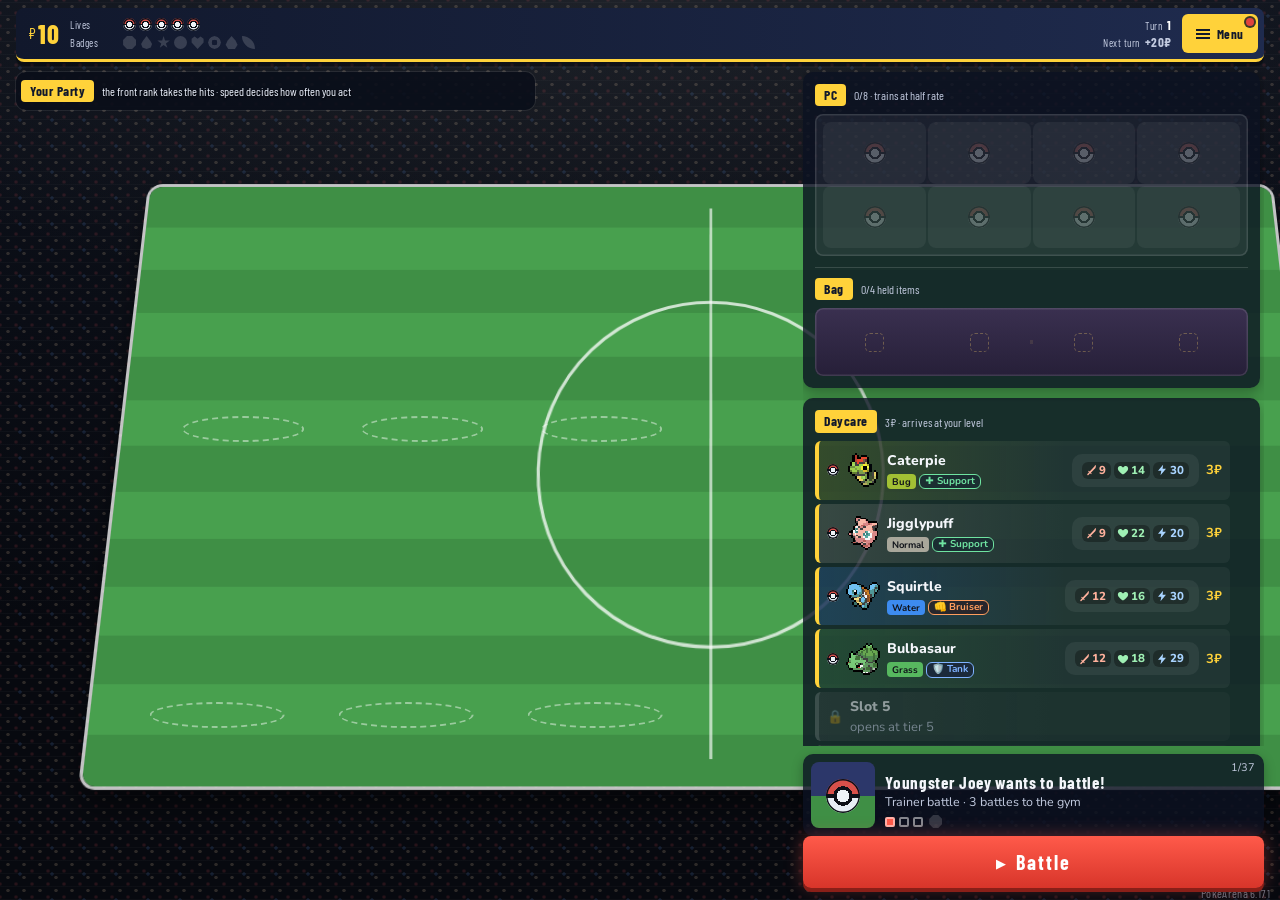
==== public/index.html @ 70a4e7d0 "Duels preview 6.17.1 Co-Authored-By: Claude Opus 5.5 <noreply@anthropic.com> Claude-Session: https:/" ====
<!DOCTYPE html>
<html lang="en">
<head>
<meta charset="utf-8">
<meta name="viewport" content="width=device-width, initial-scale=1, maximum-scale=1, user-scalable=no, viewport-fit=cover">
<title>PokéArena</title>
<meta name="description" content="PokéArena — a Pokémon auto battler for you and your friends.">
<link rel="manifest" href="manifest.webmanifest">
<meta name="theme-color" content="#11182c">
<meta name="mobile-web-app-capable" content="yes">
<meta name="apple-mobile-web-app-capable" content="yes">
<meta name="apple-mobile-web-app-status-bar-style" content="black-translucent">
<meta name="apple-mobile-web-app-title" content="PokéArena">
<link rel="apple-touch-icon" href="icons/apple-touch-icon.png">
<link rel="icon" type="image/png" sizes="32x32" href="icons/favicon-32.png">


<script>
/* v37: the theme is applied before anything paints, so a dark-theme player
   never sees a flash of cream. Light (default) · Dark · System. */
(function(){ let t = 'light'; try{ t = localStorage.getItem('pkb_theme') || 'light'; }catch(e){}
  const dark = t === 'dark' || (t === 'system' && window.matchMedia && matchMedia('(prefers-color-scheme: dark)').matches);
  document.documentElement.classList.toggle('dark', dark); document.documentElement.classList.add('bc'); })();   /* 5.0.0: the Broadcast look */
</script>
<script>
/* v37: the pixel font (and since v45 Nunito, the reading font). Loaded from Google Fonts when the game is served from the web; opened as a local file it
   falls back to the old sans font instead of logging a failed request. */
if(location.protocol !== 'file:'){
  const l = document.createElement('link'); l.rel = 'stylesheet';
  l.href = 'https://fonts.googleapis.com/css2?family=Nunito:wght@400;600;700;800&family=Barlow+Condensed:wght@600;700;800&display=swap';
  document.head.appendChild(l);
}
</script>
<style>
/* ===================================================================
   THEME TOKENS  — change these to restyle the whole game
   =================================================================== */
:root{
  --bg:#0f1420; --bg2:#161d2e; --panel:#1c2437; --panel2:#232d44;
  --line:#2e3a55; --line2:#3d4b6b;
  --text:#e8edf7; --muted:#93a0bd; --dim:#65718f;
  --gold:#ffc447; --gold2:#e0a220;
  --hp:#5ad17a; --atk:#ff7a5c; --spd:#6fc3ff;
  --good:#4fd18b; --bad:#ff5f6d; --info:#5aa9ff;
  --radius:14px;
  --slot:78px;         /* unit card width on phones */
  --font:'Trebuchet MS','Segoe UI',system-ui,-apple-system,sans-serif;
  color-scheme:dark;
}
*{box-sizing:border-box;-webkit-tap-highlight-color:transparent}
html,body{margin:0;padding:0;height:100%}
body{
  background:radial-gradient(1200px 700px at 50% -10%,#1d2740 0%,var(--bg) 60%);
  color:var(--text); font-family:var(--font); font-size:15px;
  overscroll-behavior:none; -webkit-user-select:none; user-select:none;
}
#app{max-width:820px;margin:0 auto;padding-inline:16px;padding-block:8px 24px;display:flex;flex-direction:column;gap:10px;min-height:100%}

/* ---------- top bar ---------- */
.topbar{display:flex;gap:6px;align-items:center;flex-wrap:wrap}
.stat{
  display:flex;align-items:center;gap:5px;background:var(--panel);
  border:1px solid var(--line);border-radius:10px;padding:5px 9px;
  font-weight:bold;font-size:14px;white-space:nowrap;
}
.stat .lbl{color:var(--muted);font-weight:normal;font-size:11px;text-transform:uppercase;letter-spacing:.5px}
.stat.credits{color:var(--gold);border-color:var(--gold2)}
.stat.next{color:var(--muted);font-weight:normal;font-size:12px}
.stat.streak.win{color:#ffb14d;border-color:#6b4a1c}
.stat.streak.lose{color:#8fb6ff;border-color:#2a3f6b}
.spacer{flex:1}
.iconbtn{
  background:var(--panel);border:1px solid var(--line);color:var(--muted);
  border-radius:10px;padding:6px 10px;font-size:13px;cursor:pointer;font-family:var(--font);
}
.iconbtn:active{background:var(--panel2)}

/* ---------- generic panel ---------- */
.panel{background:var(--panel);border:1px solid var(--line);border-radius:var(--radius);padding:10px}
.panel h2{
  flex-wrap:wrap;margin:0 0 8px;font-size:12px;letter-spacing:1.4px;text-transform:uppercase;
  color:var(--muted);font-weight:bold;display:flex;align-items:center;gap:8px;
}
.panel h2.sep{margin-top:12px;padding-top:10px;border-top:1px solid var(--line)}
.panel h2 .sub{font-weight:normal;letter-spacing:0;text-transform:none;color:var(--dim);font-size:11px}

/* ---------- rows of slots ---------- */
.row{display:flex;gap:4px;justify-content:center;align-items:stretch}
.slot{
  flex:1 1 0;min-width:0;max-width:104px;min-height:clamp(100px,27vw,140px);border-radius:12px;
  border:1px dashed var(--line2);background:#141a29;
  display:flex;flex-direction:column;align-items:center;justify-content:center;
  position:relative;cursor:pointer;transition:transform .09s,border-color .12s,background .12s;
  flex:0 0 auto;
}
/* the pokéball that marks an empty space — one recipe, three sizes */
.pball,.slot.empty::before,.cell.empty::before,.dball{
  content:'';flex:0 0 auto;border-radius:50%;box-sizing:border-box;
  background:
    radial-gradient(circle closest-side,#eef3f8 0 38%,#0d1018 38% 57%,transparent 57%),
    linear-gradient(180deg,#d8504a 0 44%,#0d1018 44% 56%,#e7edf5 56% 100%);
  box-shadow:inset 0 0 0 1.5px #0d1018;
}
.slot.empty::before{width:var(--pb,clamp(30px,8vw,44px));height:var(--pb,clamp(30px,8vw,44px));opacity:.4;filter:saturate(.7)}
/* v34: empty cells no longer show 1-6 — the formation is free placement */
.slot.empty.valid::before,.cell.empty.valid::before{opacity:.85;filter:none}
.slot.valid{border-color:var(--good);background:#16281f;box-shadow:0 0 0 2px rgba(79,209,139,.25) inset}
.slot.mergeable{border-color:var(--gold);background:#2a2415;box-shadow:0 0 0 2px rgba(255,196,71,.3) inset}
.slot.selected{border-color:var(--info);box-shadow:0 0 0 2px rgba(90,169,255,.45) inset}

/* ---------- unit card ---------- */
.unit{
  width:100%;height:100%;border-radius:12px;background:linear-gradient(180deg,var(--panel2),#1a2135);
  border:1px solid var(--line2);padding:4px 3px 3px;
  display:flex;flex-direction:column;align-items:center;gap:2px;position:relative;
}
.unit.sold{opacity:.35}
/* SPRITE SLOT — swap the inner .glyph for <img src="..."> later */
.sprite{
  width:clamp(30px,8.6vw,52px);height:clamp(30px,8.6vw,52px);border-radius:50%;display:flex;align-items:center;justify-content:center;
  font-size:clamp(11px,3.3vw,21px);font-weight:bold;color:#0d1017;border:2px solid rgba(255,255,255,.18);
  background:var(--tcol,#888);text-shadow:none;flex:0 0 auto;overflow:hidden;
}
.sprite img{width:100%;height:100%;object-fit:contain;display:block;image-rendering:pixelated}
/* With real artwork the disc becomes a rounded frame so wide sprites
   (Onix, Gyarados) aren't clipped; the type colour stays as the ring. */
.sprite.img{border-radius:10px;padding:2px;background:#10141f;border-color:var(--tcol)}
.sprite.img{background:radial-gradient(circle at 50% 62%,
  color-mix(in srgb, var(--tcol) 32%, #10141f) 0%, #10141f 72%)}
.sprite.icon.img{border-color:var(--line2);background:#1b2133}
img.pix{height:1.15em;width:auto;vertical-align:-.18em;image-rendering:pixelated}
.uname{max-width:100%;white-space:nowrap;overflow:hidden;text-overflow:ellipsis;font-size:clamp(8.5px,2.5vw,12px);font-weight:bold;line-height:1.1;text-align:center;letter-spacing:.2px}
.stats{display:flex;gap:3px;font-size:clamp(9.5px,2.7vw,13px);font-weight:bold;margin-top:auto;
  font-variant-numeric:tabular-nums;line-height:1.2}
.stats.spd{margin-top:0;font-size:clamp(8.5px,2.4vw,11.5px)}
.stats .a{color:var(--atk)} .stats .h{color:var(--hp)} .stats .s{color:var(--spd)}
.stats .xup{color:var(--gold);text-shadow:0 0 6px rgba(255,196,71,.45)}
.hpbar{width:86%;height:4px;border-radius:3px;background:#0c1018;overflow:hidden;margin:2px 0 1px}
.hpbar i{display:block;height:100%;transition:width .2s}
.unit.acting{box-shadow:0 0 0 2px var(--gold), 0 0 12px rgba(255,196,71,.45)}
.unit.item{justify-content:center;gap:3px}
.sprite.icon{background:#39425e;border-color:rgba(255,255,255,.12)}
.round{font-size:8.5px;text-transform:uppercase;letter-spacing:.6px;color:var(--gold)}
.boosted{position:absolute;top:-6px;right:-3px;color:var(--gold);font-size:13px;
  text-shadow:0 0 6px rgba(255,196,71,.7)}
.slot.fixed{border-style:solid;border-color:var(--gold2);background:#1b1a14}
.lvl{
  position:absolute;top:-6px;left:-4px;background:var(--gold);color:#22190a;
  font-size:9.5px;font-weight:bold;border-radius:6px;padding:1px 4px;border:1px solid #00000040;
}
.exp{display:flex;gap:2px;margin-top:1px}
.exp i{width:5px;height:5px;border-radius:50%;background:#374264;display:block}
.exp i.on{background:var(--gold)}
.price{
  z-index:3;position:absolute;bottom:-9px;left:50%;transform:translateX(-50%);
  background:var(--gold);color:#22190a;font-size:10px;font-weight:bold;
  border-radius:8px;padding:1px 6px;white-space:nowrap;
}
.frozen{position:absolute;inset:0;border-radius:12px;border:2px solid #7ad3ff;
  background:rgba(122,211,255,.10);pointer-events:none}
.frozen::after{content:'❄';position:absolute;top:2px;right:4px;font-size:12px;color:#7ad3ff}

/* ---------- shop controls ---------- */
.shopbar{display:flex;gap:6px;margin-top:10px}
.btn{
  flex:1;padding:10px 8px;border-radius:11px;border:1px solid var(--line2);
  background:var(--panel2);color:var(--text);font-weight:bold;font-size:13px;
  cursor:pointer;font-family:var(--font);transition:filter .1s;
}
.btn:active{filter:brightness(1.25)}
.btn[disabled]{opacity:.4;cursor:not-allowed}
.btn.primary{background:linear-gradient(180deg,#3f7bd6,#2f5fae);border-color:#4d8ae8}
.btn.gold{background:linear-gradient(180deg,#e8b23c,#c88d17);border-color:#ffd166;color:#241a05}
.btn.danger{background:linear-gradient(180deg,#c74a52,#9c343b);border-color:#e0616a}
.btn.ghost{background:transparent;color:var(--muted)}
.btn.big-cta{padding:14px 8px;font-size:15px}

/* ---------- info / tooltip strip ---------- */
#inspect{
  min-height:52px;border-radius:12px;background:var(--bg2);border:1px solid var(--line);
  padding:8px 10px;font-size:12.5px;line-height:1.45;color:var(--muted);
}
#inspect b{color:var(--text)}
#inspect .mus{margin-top:4px;display:flex;gap:6px;flex-wrap:wrap}
#inspect .mu{font-size:10.5px;padding:1px 7px;border-radius:6px;border:1px solid var(--line2)}
#inspect .mu.bad{color:#ff8e96;border-color:#5e2d33} 
#inspect .mu.good{color:#7de0aa;border-color:#245140}
#inspect .mu{color:var(--dim)}
#inspect .tmp{color:var(--gold);font-size:10px}
#inspect .line{display:flex;align-items:center;gap:5px;flex-wrap:wrap;margin:5px 0 3px}
#inspect .line .stage{font-size:11.5px;color:var(--dim)}
#inspect .line .stage.now{color:var(--text);font-weight:bold;
  background:var(--panel2);border-radius:6px;padding:1px 7px}
#inspect .line .arr{color:var(--dim);font-size:11px}
#inspect .tag{font-size:10px;padding:1px 6px;border-radius:6px;background:var(--panel2);color:var(--muted);margin-left:6px}
#inspect .abil{color:var(--info)}

/* ---------- the formation grid ---------- */
.formation,.rankhead{display:grid;grid-template-columns:repeat(3,1fr);gap:5px;
  max-width:400px;margin-inline:auto}
.formation{margin-bottom:0}
.rankhead{margin-bottom:5px}
.rankhead span{font-size:9.5px;text-transform:uppercase;letter-spacing:.9px;
  color:var(--dim);text-align:center;font-weight:bold}
.formation .slot{max-width:none}

/* ---------- shelves: PC · Daycare · PokeMart ---------- */
.shelves{display:grid;gap:10px;grid-template-columns:1fr}
@media(min-width:860px){ .shelves{grid-template-columns:1.05fr 1fr .95fr;align-items:start} }
.shelves .panel{margin:0}
.pcgrid{display:grid;grid-template-columns:repeat(4,1fr);gap:4px}
.pcgrid .slot{max-width:none;min-height:clamp(84px,22vw,112px);padding:1px}
.pcgrid .unit{padding-left:1px;padding-right:1px}
/* The PC packs twelve into a narrow shelf and often holds two stages of the
   same line, so the longest name (Charmeleon, Electabuzz) has to fit whole —
   "Char..." next to "Char..." tells you nothing. */
.pcgrid .uname{font-size:7.2px;letter-spacing:-.1px}
.pcgrid .stats{font-size:10px;gap:2px}
.pcgrid .stats.spd{font-size:9px}
.pcgrid .sprite{width:clamp(26px,7vw,38px);height:clamp(26px,7vw,38px)}
.slot.pcslot.empty::after{content:'';font-size:0}
.twin{position:absolute;top:-6px;right:-4px;background:var(--good);color:#06180f;
  font-size:11px;font-weight:bold;line-height:1;border-radius:6px;padding:2px 5px;
  border:1px solid #00000040}
.hintbar{flex:2;display:flex;align-items:center;font-size:11.5px;color:var(--muted);
  padding:0 4px;line-height:1.3}
.dcgrid{display:grid;grid-template-columns:repeat(2,1fr);gap:5px;max-width:270px;margin-inline:auto}
.dcgrid .slot{max-width:none}
.slot.locked{border-style:dashed;opacity:.45;cursor:default;align-items:center;justify-content:center}
.lockhint{font-size:9.5px;color:var(--dim);text-transform:uppercase;letter-spacing:.7px}

/* ---------- the PC: a storage box, sprites on wallpaper ---------- */
.wall{display:grid;grid-template-columns:repeat(4,1fr);gap:2px;padding:8px;border-radius:10px;
  background:#16324a;
  background-image:radial-gradient(circle at 50% 50%, rgba(255,255,255,.07) 2px, transparent 2px),
    linear-gradient(180deg,#1b3a54,#13293d);
  background-size:22px 22px, 100% 100%;
  border:1px solid #0d1c2b}
.cell{border:0;background:transparent;padding:5px 2px;border-radius:8px;cursor:pointer;
  display:flex;align-items:center;justify-content:center;position:relative;
  min-height:clamp(48px,13vw,62px)}
.cell img{width:clamp(30px,8vw,42px);height:clamp(30px,8vw,42px);object-fit:contain;
  image-rendering:pixelated;position:relative;z-index:1}
.cell .letters{font-weight:bold;font-size:12px;color:#cfe3f5;z-index:1}
.cell:not(.empty)::after{content:'';position:absolute;bottom:6px;left:50%;transform:translateX(-50%);
  width:54%;height:5px;border-radius:50%;background:rgba(0,0,0,.3)}
.cell.empty{cursor:default}
.cell.empty::before{width:22px;height:22px;opacity:.4;filter:saturate(.7)}
.cell:hover:not(.empty){background:rgba(255,255,255,.08)}
.cell:focus-visible{outline:2px solid var(--gold);outline-offset:-2px}
.cell.valid{background:rgba(79,209,139,.2);box-shadow:0 0 0 2px var(--good) inset}
.cell.mergeable{background:rgba(255,196,71,.22);box-shadow:0 0 0 2px var(--gold) inset}
.cell.lifted{opacity:.28}
.cell.lifted::before{content:'';position:absolute;inset:4px;border:2px dashed var(--gold);border-radius:8px}
.clv{position:absolute;top:1px;left:2px;font-style:normal;font-size:8.5px;font-weight:bold;
  color:#12202e;background:var(--gold);border-radius:4px;padding:0 3px;z-index:2}
.cready{position:absolute;top:1px;right:2px;font-style:normal;font-size:10px;font-weight:bold;
  color:#06180f;background:var(--good);border-radius:4px;padding:0 3px;line-height:1.3;z-index:2}

/* ---------- the Daycare: the party-menu list ---------- */
.dclist{display:flex;flex-direction:column;gap:4px;max-height:326px;overflow-y:auto;padding-right:3px}
.drow{display:flex;align-items:center;gap:7px;padding:5px 8px;border-radius:9px;
  border:1px solid var(--line);cursor:pointer;position:relative;
  background:linear-gradient(90deg,color-mix(in srgb,var(--c,#39425e) 22%,#151c2c),#151c2c 66%)}
.drow.sel{border-color:var(--gold);box-shadow:0 0 0 1px var(--gold) inset}
.drow.locked,.drow.out{cursor:default;opacity:.4;background:#151c2c;justify-content:center}
.dball{width:12px;height:12px}
.dart{width:34px;height:34px;object-fit:contain;image-rendering:pixelated;flex:0 0 auto}
span.dart{display:flex;align-items:center;justify-content:center;font-weight:bold;font-size:12px}
.dmain{flex:1;min-width:0}
.dmain b{display:block;font-size:12.5px;white-space:nowrap;overflow:hidden;text-overflow:ellipsis}
.downed{font-style:normal;color:var(--good);font-size:9px;margin-left:5px;vertical-align:2px}
.dsub{font-size:10px;color:var(--dim)}
.dtype{display:inline-block;font-size:8.5px;font-weight:700;color:#10131a;
  border-radius:4px;padding:1px 5px;margin-top:1px}
.dnums{display:flex;flex-direction:column;align-items:flex-end;font-size:10px;line-height:1.25;
  font-variant-numeric:tabular-nums;flex:0 0 auto}
.dnums .a{color:var(--atk)} .dnums .h{color:var(--hp)} .dnums .s{color:var(--spd)}
.dprice{font-weight:bold;font-size:11.5px;color:var(--gold);flex:0 0 auto}
.dlock{font-size:13px;opacity:.6}

/* ---------- the popup: hover on a mouse, tap on a touch screen ---------- */
.popup{position:fixed;z-index:60;width:min(290px,calc(100vw - 24px));
  background:var(--panel);border:1px solid var(--line2);border-radius:12px;padding:12px;
  box-shadow:0 12px 34px rgba(0,0,0,.55);pointer-events:none}
.popup.sheet{left:12px;right:12px;width:auto;top:auto;
  bottom:calc(12px + env(safe-area-inset-bottom,0px))}
/* the carry bar lives at the bottom too, so lift the sheet clear of it */
body.carrying .popup.sheet{bottom:calc(62px + env(safe-area-inset-bottom,0px))}

/* ---------- the bottom of a phone screen is contested ----------
   The summary sheet, the carry bar and the action bar all want the same strip.
   On touch the action bar wins the very bottom — it holds Sell, Take, Release
   and Cancel, the things you are trying to press — and everything else stacks
   above it. Without this the sheet sat on top of the buttons it was describing. */
@media (hover: none){
  body.picking .ctxbar{
    position:fixed;left:0;right:0;bottom:0;z-index:70;margin:0;
    padding:8px 10px calc(8px + env(safe-area-inset-bottom,0px));
    background:linear-gradient(180deg,rgba(15,20,32,.92),var(--bg) 40%);
    border-top:1px solid var(--line2);backdrop-filter:blur(6px);
    flex-wrap:wrap;gap:6px;
  }
  body.picking .ctxbar .btn{flex:1 1 auto;min-width:84px}
  body.picking .ctxbar .hintbar{flex:1 1 100%;text-align:center;margin:0 0 2px}
  /* …and the page keeps enough room that nothing is permanently underneath */
  body.picking #app{padding-bottom:128px}
  body.picking .popup.sheet{bottom:calc(112px + env(safe-area-inset-bottom,0px))}
  /* stack, bottom up: action bar, what you are carrying, then the summary */
  body.picking .carry.pinned{bottom:calc(112px + env(safe-area-inset-bottom,0px))}
  body.picking.carrying .popup.sheet{bottom:calc(166px + env(safe-area-inset-bottom,0px))}
}
/* On a phone the sheet IS the detail view, so don't say it twice. Scoped to
   touch on purpose: on a mouse the popup follows hover, and hiding a block in
   the flow would shift the page out from under the cursor, hide the popup,
   restore the block, and jitter forever. */
@media (hover: none){
  body:has(.popup.sheet:not([hidden])) #inspect{display:none}
}
.pophead{display:flex;gap:10px;align-items:center}
.popart{position:relative;width:58px;height:58px;border-radius:10px;flex:0 0 auto;display:flex;
  align-items:center;justify-content:center;background:#10141f;border:2px solid var(--tcol,#666);
  font-weight:bold}
.popart img{width:48px;height:48px;object-fit:contain;image-rendering:pixelated}
.popname{font-size:15px;font-weight:bold}
.poptype{display:inline-block;font-size:9.5px;font-weight:700;color:#10131a;
  border-radius:5px;padding:1px 7px;margin-top:4px}
.poplv{font-size:10px;color:var(--muted);margin-left:5px}
.popbars{margin-top:10px;display:grid;gap:5px}
.sb{display:grid;grid-template-columns:28px 1fr 26px;gap:7px;align-items:center}
.sb label{font-size:8.5px;letter-spacing:.7px;color:var(--muted);font-weight:bold}
.sb b{text-align:right;font-size:11px;font-variant-numeric:tabular-nums}
.sbar{display:block;height:6px;border-radius:4px;background:#0c1018;overflow:hidden;position:relative}
.sbar u{display:block;height:100%;text-decoration:none}
/* the slice of a bar an item is paying for, hatched on the end */
.sbar em{position:absolute;top:0;height:100%;display:block;pointer-events:none;
  background:repeating-linear-gradient(135deg,rgba(255,255,255,.55) 0 2px,transparent 2px 4px);
  border-radius:0 4px 4px 0}
.sb b .sbon{font-style:normal;color:var(--gold);font-size:9px;margin-left:2px}
.sb{grid-template-columns:28px 1fr 42px}

/* ---------- held items ---------- */
/* the badge orbits the sprite: outside the art box, ringed so it reads on any
   type tint. .off is an item that is on but doing nothing (Eviolite, final form) */
.artwrap{position:relative;display:flex;align-items:center;justify-content:center}
.held{position:absolute;right:-6px;bottom:-5px;width:21px;height:21px;border-radius:7px;
  display:flex;align-items:center;justify-content:center;font-size:11px;line-height:1;
  background:#232d44;border:1px solid var(--gold);
  box-shadow:0 0 0 2px var(--panel),0 2px 5px rgba(0,0,0,.55);cursor:pointer;z-index:3}
.held img.pix{width:15px;height:15px;object-fit:contain;image-rendering:pixelated}
.held:hover{background:#2f3d5e}
/* On a phone a 21px badge sitting on a card you also want to tap is a mis-tap
   waiting to happen — it ate the tap meant for the pokémon. Touch takes items
   off from the action bar instead, which is pinned and thumb-sized. */
@media (hover: none){ .held{pointer-events:none} }
.held.off{border-color:var(--line2);filter:grayscale(.7);opacity:.75}
.held.mini{width:15px;height:15px;font-size:8px;right:2px;bottom:3px;border-radius:5px;
  box-shadow:0 0 0 1.5px rgba(10,20,32,.8)}
.held.mini img.pix{width:11px;height:11px}
.held.pop{right:-7px;bottom:-6px;width:24px;height:24px;font-size:13px;box-shadow:0 0 0 2px var(--panel2)}
.btn.infob{flex:0 0 auto;min-width:40px;padding:8px 10px;font-size:15px}
/* What's new (v33) */
.iconbtn{position:relative}
.menudot{position:absolute;top:4px;right:4px;width:8px;height:8px;border-radius:50%;background:#ff5e7a;box-shadow:0 0 0 2px var(--panel)}
.newdot{font-style:normal;font-size:9px;font-weight:800;letter-spacing:.6px;margin-left:6px;padding:1px 5px;border-radius:5px;background:#ff5e7a;color:#fff;vertical-align:1px}
.clog{max-height:60vh;overflow:auto;margin:6px 0 10px}
.clog details{border:1px solid var(--line);border-radius:10px;padding:6px 10px;margin:6px 0;background:var(--panel2)}
.clog details.unseen{border-color:#ff5e7a80}
.clog summary{cursor:pointer;font-size:13px;list-style-position:inside}
.clog summary b{color:var(--gold);margin-right:4px}
.clog ul{margin:6px 0 2px;padding-left:18px}
.clog li{font-size:12.5px;color:var(--muted);line-height:1.45;margin:3px 0}
.cnow,.cnew{font-style:normal;font-size:9.5px;font-weight:700;margin-left:6px;padding:0 5px;border-radius:5px;border:1px solid var(--good);color:var(--good)}
.cnew{border-color:#ff5e7a;color:#ff7a93}
/* trainer portraits (v29) — full-body pixel art, shown wherever a leader is named */
.bossart{display:inline-flex;align-items:flex-end;justify-content:center;flex:0 0 auto}
.bossart img{width:100%;height:100%;object-fit:contain;image-rendering:pixelated}
.bossart.big{float:right;width:72px;height:72px;margin:-4px -2px 2px 10px;
  filter:drop-shadow(0 2px 3px rgba(0,0,0,.55))}
.bossart.mini{width:20px;height:20px;margin:-4px 1px -2px -2px}
.bossart.tag{width:44px;height:44px;vertical-align:middle;margin:-14px 8px -10px 0}
.bossart.hero{width:64px;height:64px;filter:drop-shadow(0 2px 3px rgba(0,0,0,.55))}
.bossart.dex{width:40px;height:40px;margin:0 6px 0 0}
.bossart.tiny{width:18px;height:18px;vertical-align:middle;margin:-4px 3px -2px 0}
.rhead .bossart.hero{margin-right:4px}
/* role badge (v28): top-left of the art, clear of the name and the held item */
.role{position:absolute;left:-6px;top:-5px;width:17px;height:17px;border-radius:50%;
  display:flex;align-items:center;justify-content:center;font-size:9.5px;line-height:1;font-weight:900;
  background:#1c2336;border:1px solid var(--rc);color:var(--rc);box-shadow:0 0 0 2px var(--panel);z-index:2;pointer-events:none}
.r-tank{--rc:#7fb2ff} .r-bruiser{--rc:#ff9e5e} .r-cannon{--rc:#ff5e7a} .r-support{--rc:#6fe3a1}
.rchip{display:inline-block;font-size:9.5px;font-weight:700;border-radius:6px;padding:1px 6px;margin-left:4px;
  color:var(--rc);border:1px solid var(--rc);background:color-mix(in srgb, var(--rc) 12%, transparent)}
.subrole{display:inline-block;font-size:9.5px;font-weight:700;border-radius:6px;padding:1px 6px;margin-left:2px;
  color:var(--muted);border:1px dashed var(--muted);background:transparent}
.poprole{margin-top:8px;border-left:3px solid var(--rc);padding:4px 0 2px 8px}
.poprole b{font-size:11.5px;color:var(--rc)}
.poprole p{margin:3px 0 0;font-size:11px;color:var(--muted);line-height:1.4}
h2 .btn.arrange{flex:none;width:auto;float:right;font-size:10.5px;padding:3px 9px;margin-top:-2px;letter-spacing:0;text-transform:none}
.tag.hold{border-color:var(--gold);color:var(--gold)}
.tag.hold img.pix{width:12px;height:12px;vertical-align:-2px}

/* the item block inside the summary popup */
.popheld{display:flex;gap:9px;margin-top:9px;padding:8px;border-radius:9px;
  border:1px solid #5a4a1e;background:linear-gradient(180deg,#2a2415,#1d1a14)}
.popheld.off{border-color:var(--line2);background:#181d2b}
.popheld .hicon{width:26px;height:26px;flex:0 0 auto;border-radius:7px;background:#12161f;
  border:1px solid var(--line2);display:flex;align-items:center;justify-content:center;font-size:14px}
.popheld .hicon img.pix{width:19px;height:19px;object-fit:contain;image-rendering:pixelated}
.popheld b{font-size:11.5px;display:flex;align-items:center;gap:6px}
.popheld p{margin:2px 0 0;font-size:10.5px;color:var(--muted);line-height:1.4}
.popheld .hoff{color:#ff9d9d}
.hkind{font-style:normal;font-size:8px;text-transform:uppercase;letter-spacing:.5px;
  border-radius:20px;padding:1px 6px;border:1px solid var(--line2);color:var(--muted);font-weight:400}
.hkind.stat{color:#ffb39c;border-color:#5e3a33}
.hkind.trigger{color:#9ee0b6;border-color:#245140}
.hkind.economy{color:#ffd76a;border-color:#5a4a1e}

/* ---------- the Bag tray, one floor under the box ---------- */
.bagttl{margin-top:11px !important}
.wall.bag{grid-template-columns:repeat(4,1fr);
  background-image:radial-gradient(circle at 50% 50%, rgba(255,214,106,.10) 2px, transparent 2px),
    linear-gradient(180deg,#3a3050,#241f38);
  background-size:20px 20px,100% 100%}
.bcell{border:0;background:transparent;border-radius:8px;cursor:pointer;padding:3px;
  min-height:clamp(40px,11vw,52px);display:flex;align-items:center;justify-content:center;
  position:relative;font-size:17px;color:var(--text)}
.bcell img.pix{width:clamp(24px,6.5vw,32px);height:clamp(24px,6.5vw,32px);
  object-fit:contain;image-rendering:pixelated}
.bcell:hover:not(.empty){background:rgba(255,255,255,.08)}
.bcell:focus-visible{outline:2px solid var(--gold);outline-offset:-2px}
.bcell.lifted{opacity:.3}
.bcell.lifted::after{content:'';position:absolute;inset:3px;border:2px dashed var(--gold);border-radius:7px}
.bcell.empty{cursor:default}
.bcell.empty::before{content:'';width:17px;height:17px;border-radius:5px;
  border:1px dashed rgba(255,214,106,.3)}

/* the two labelled sections of the Mart shelf */
.mhead{font-size:8.5px;text-transform:uppercase;letter-spacing:.8px;color:var(--dim);
  margin:8px 2px 3px;font-weight:bold}
.mhead:first-child{margin-top:0}
.btn.buy{border-color:var(--gold);color:var(--gold)}

/* ---------- the badge case ---------- */
.stat.badges .pips{display:flex;gap:2.5px;align-items:center}
.bdg{width:11px;height:11px;border-radius:3px;transform:rotate(45deg);display:block;
  background:#1b2233;border:1px solid var(--line2);box-sizing:border-box}
.bdg.on{background:linear-gradient(135deg,var(--gold),#d99a1b);border-color:#ffe08a;
  box-shadow:0 0 6px rgba(255,196,71,.45)}
.bdg.fresh{animation:pop .55s ease-out}
.bdg.big{width:34px;height:34px;border-radius:8px;border-width:2px;
  box-shadow:0 0 16px rgba(255,196,71,.6)}
@keyframes pop{
  0%{transform:rotate(45deg) scale(0);opacity:0}
  55%{transform:rotate(45deg) scale(1.35);opacity:1}
  100%{transform:rotate(45deg) scale(1)}
}
/* the badge handover on the victory screen */
.award{display:flex;align-items:center;justify-content:center;gap:14px;margin:0 0 12px;
  padding:10px 14px;border:1px solid #5a4a1e;border-radius:12px;
  background:linear-gradient(180deg,#2a2415,#1a1d28);flex-wrap:wrap}
.award > i{flex:0 0 auto;margin:6px 8px}
.award b{display:block;font-size:15px;color:var(--gold)}
.award span{display:block;font-size:12px;color:var(--muted)}
.award .dim{color:var(--dim);font-size:11px;margin-top:2px}
@media (prefers-reduced-motion:reduce){ .bdg.fresh{animation:none} }

/* ---------- what you are walking into ---------- */
.nextup{margin-top:10px;border:1px solid var(--line2);border-radius:12px;padding:9px 11px;
  background:#151c2c;display:flex;align-items:center;gap:9px;flex-wrap:wrap}
.nlabel{font-size:9px;letter-spacing:1.1px;text-transform:uppercase;color:var(--muted);font-weight:bold}
.nextup b{font-size:13.5px}
.ndim{color:var(--dim);font-size:11.5px}
.nstage{margin-left:auto;color:var(--dim);font-size:11px;font-variant-numeric:tabular-nums}
.nextup.boss{display:block;border-color:var(--gold);
  background:linear-gradient(180deg,#2a2415,#171c28)}
.nextup.boss.elite{border-color:#a98bff;background:linear-gradient(180deg,#241f3a,#171c28)}
.nextup.boss.champion{border-color:#ff9d6e;background:linear-gradient(180deg,#331f1a,#171c28)}
.nhead{display:flex;align-items:center;gap:8px;flex-wrap:wrap}
.nhead b{font-size:15px}
.ntype{font-size:9.5px;font-weight:bold;letter-spacing:.4px;border-radius:5px;padding:2px 7px;
  background:#0e131e;border:1px solid var(--line2);color:var(--muted)}
.nbadge{font-size:9.5px;color:var(--gold);border:1px solid #5a4a1e;border-radius:20px;padding:1px 8px}
.nblurb{margin:6px 0 0;font-size:12px;color:var(--muted);line-height:1.45}
.nwarn{margin:6px 0 0;font-size:11.5px;color:var(--gold)}
.nwarn.hot{color:#ff9d9d}
.scout{margin-top:8px;border-top:1px solid var(--line);padding-top:7px}
.scout b{font-size:11px;display:block;margin-bottom:5px}
.scoutrow{display:flex;gap:5px;flex-wrap:wrap}
.smon{width:36px;height:36px;border-radius:8px;background:#0e131e;border:1px solid var(--line2);
  display:flex;align-items:center;justify-content:center;position:relative;font-size:10px;font-weight:bold}
.smon img{width:28px;height:28px;object-fit:contain;image-rendering:pixelated}
.sheld{position:absolute;right:-3px;bottom:-3px;width:15px;height:15px;border-radius:4px;
  background:#232d44;border:1px solid var(--gold);display:flex;align-items:center;
  justify-content:center;font-size:8px;font-style:normal}
.sheld img.pix{width:10px;height:10px;object-fit:contain}
.btn.big-cta.boss{background:linear-gradient(180deg,#e0a52f,#b9791a);border-color:#ffd166;color:#241a05}
.bosstag{text-align:center;font-size:10px;letter-spacing:1.4px;text-transform:uppercase;
  color:var(--gold);font-weight:bold;margin-bottom:6px}
.bosstag.elite{color:#c8b6ff} .bosstag.champion{color:#ff9d6e}
.bosstag.rival{color:#7fc4ff}
.ambush{display:inline-block;background:#e8433a;color:#fff;border-radius:50%;width:18px;height:18px;line-height:18px;
  font-weight:900;font-size:12px;letter-spacing:0;margin-right:4px}
.ambush.pop{animation:ambushpop .5s cubic-bezier(.3,1.8,.5,1) both}   /* once, on the first beat — every step re-renders */
@keyframes ambushpop{0%{transform:scale(0) rotate(-20deg)}100%{transform:scale(1) rotate(0)}}
.award.rivalwin b{color:#7fc4ff} .award.rivallose b{color:var(--bad)}
.award .prize{color:var(--gold);font-weight:700;font-size:12.5px;margin-top:3px}
.lbadge.rival{background:linear-gradient(135deg,#7fc4ff,#3a78c8);border-color:#b9ddff}

/* ---------- playback speed control ---------- */
.speed{display:flex;gap:2px;padding:2px;border:1px solid var(--line2);border-radius:9px;background:#151c2c}
.sp{border:0;background:transparent;color:var(--muted);font-family:inherit;font-weight:bold;
  font-size:12px;padding:5px 10px;border-radius:7px;cursor:pointer;min-width:38px}
.sp:hover{color:var(--text);background:rgba(255,255,255,.06)}
.sp.on{background:var(--info);color:#07121f}
.sp:focus-visible{outline:2px solid var(--gold);outline-offset:-2px}
.steps{font-size:11.5px;color:var(--dim);font-variant-numeric:tabular-nums;
  align-self:center;white-space:nowrap}
/* the battle bar reads speed · progress · skip, with skip earning its width
   but not the whole row */
.shopbar .speed{flex:0 0 auto}
.shopbar .steps{flex:1 1 auto;text-align:center}
.shopbar .btn[data-act="skip"]{flex:0 0 auto;min-width:132px}
@media(max-width:420px){
  .sp{padding:5px 8px;min-width:32px;font-size:11.5px}
  .shopbar .btn[data-act="skip"]{min-width:96px}
}

/* the Pokédex section jumper */
/* Sticky, and pulled out into the box's own padding so nothing scrolls into
   the gap above it. --boxpad must match .modal .box padding. */
.modal .box{--boxpad:18px}
.dexjump{display:flex;gap:4px;flex-wrap:wrap;position:sticky;top:calc(-1 * var(--boxpad));z-index:2;
  margin:0 calc(-1 * var(--boxpad)) 6px;padding:var(--boxpad) var(--boxpad) 8px;
  background:var(--panel);border-bottom:1px solid var(--line)}
.dexjump .sp{border:1px solid var(--line2);background:#151c2c;font-size:11px;padding:5px 9px;min-width:0}
.dexh{scroll-margin-top:52px;margin-top:18px}
.dexh:first-of-type{margin-top:8px}

/* gym leaders in the Pokédex */
.lbadge{width:20px;height:20px;border-radius:5px;transform:rotate(45deg);flex:0 0 auto;margin:4px 6px 0 2px;
  background:linear-gradient(135deg,var(--gold),#d99a1b);border:1px solid #ffe08a}
.lbadge.elite{background:linear-gradient(135deg,#a98bff,#6f55c8);border-color:#c8b6ff}
.lbadge.champion{background:linear-gradient(135deg,#ff9d6e,#d85f2c);border-color:#ffc0a4}
.dexrow .ntype{font-size:9px;padding:1px 6px}

/* held items grouped in the Pokédex */
.dexkind{display:flex;align-items:baseline;gap:8px;margin:12px 0 5px;flex-wrap:wrap}
.dexkind .dim{font-size:11px}
.popmove{margin-top:10px;border-top:1px solid var(--line);padding-top:8px}
.popmove b{font-size:11.5px;color:var(--info)}
.popmove p{margin:3px 0 0;font-size:11.5px;color:var(--muted);line-height:1.4}
.popmove.m2{margin-top:6px;border-top:none;padding-top:0}
.trig{font-style:normal;font-size:9.5px;font-weight:700;letter-spacing:.3px;color:var(--gold);
  border:1px solid color-mix(in srgb, var(--gold) 45%, transparent);border-radius:5px;padding:0 5px;margin-left:4px;white-space:nowrap}
/* battle: status + barrier chips (v32) */
.stchip,.shchip{position:absolute;top:-6px;right:-4px;display:flex;align-items:center;gap:2px;font-size:9px;
  border-radius:6px;padding:1px 4px;border:1px solid #0006;box-shadow:0 1px 3px rgba(0,0,0,.5);z-index:4;line-height:1.2}
.stchip b{font-size:8.5px;letter-spacing:.3px}
.st-brn{background:#ff7a45;color:#2a0e02} .st-psn{background:#b86bdc;color:#1d0826} .st-par{background:#f2d23a;color:#2a2102}
.st-slp{background:#8fa3c9;color:#0e1628} .st-cnf{background:#ff9bd0;color:#2d0a1d} .st-fln{background:#c9c9c9;color:#1c1c1c}
.shchip{top:34px;right:-4px;background:#1f3150;color:#bfe0ff;border-color:#7fc4ff;font-weight:700}
@media (max-width:520px){ .shchip{top:16px;right:-6px;font-size:8px;padding:0 3px} }
.popmu{margin-top:7px;display:flex;gap:5px;flex-wrap:wrap;font-size:10px}
.popmu span{border:1px solid var(--line2);border-radius:5px;padding:1px 6px;color:var(--dim)}
.popmu .bad{color:#ff8e96;border-color:#5e2d33}
.popmu .good{color:#7de0aa;border-color:#245140}
.popup .line{display:flex;align-items:center;gap:5px;flex-wrap:wrap;margin:7px 0 2px}
.popup .stage{font-size:11px;color:var(--dim)}
.popup .stage.now{color:var(--text);font-weight:bold;background:var(--panel2);
  border-radius:6px;padding:1px 6px}
.popup .arr{color:var(--dim);font-size:10px}
.popup .mu{font-size:10px;color:var(--dim)}

/* ---------- the pick-up cursor ---------- */
.carry{position:fixed;z-index:70;pointer-events:none;display:flex;align-items:center;gap:7px;
  background:var(--panel2);border:1px solid var(--gold);border-radius:10px;padding:5px 9px;
  box-shadow:0 8px 22px rgba(0,0,0,.5);transform:rotate(-3deg)}
.carry img{width:32px;height:32px;object-fit:contain;image-rendering:pixelated}
.carryitem{width:28px;height:28px;border-radius:7px;display:flex;align-items:center;
  justify-content:center;background:#12161f;border:1px solid var(--line2);font-size:15px}
.carryitem img.pix{width:20px;height:20px;object-fit:contain;image-rendering:pixelated}
.carry span{font-size:12px;font-weight:bold}
.carry em{font-style:normal;font-size:10px;color:var(--muted)}
.carry.pinned{left:50%!important;transform:translateX(-50%) rotate(0);
  top:auto!important;bottom:calc(12px + env(safe-area-inset-bottom,0px))}
body.carrying{cursor:grabbing}
/* 2.2.1 (Sean): `.carry{display:flex}` beat the [hidden] attribute, so the chip could
   sit on screen with nothing picked up — and with no position set yet it showed up at
   the page's bottom-left before jumping to the mouse on its first move. */
.carry[hidden]{display:none!important}

/* ---------- PokeMart: one scrollable shelf ---------- */
/* The shelf was capped at 328px when it held five rows. It now grows to ten,
   so the cap is raised to match — and dropped entirely below the point where
   the shelves stack, because a nested scroll box on a phone competes with the
   page scroll and is the worse of the two evils. */
.martlist{max-height:620px;overflow-y:auto;display:flex;flex-direction:column;gap:5px;padding-right:4px}
@media(max-width:859px){ .martlist{max-height:none;overflow-y:visible} }
.mhead{font-size:9.5px;text-transform:uppercase;letter-spacing:1px;color:var(--dim);
  margin:4px 0 1px;font-weight:bold}
.martrow{display:flex;align-items:center;gap:9px;padding:6px 8px;border-radius:10px;
  border:1px solid var(--line);background:#141a29;cursor:pointer;position:relative}
.martrow.fixed{border-color:var(--gold2);background:#1b1a14}
.martrow.sel{border-color:var(--info);box-shadow:0 0 0 2px rgba(90,169,255,.4) inset}
.martrow.out{opacity:.4;cursor:default;justify-content:center}
.martrow .sprite.row{width:34px;height:34px;flex:0 0 auto;font-size:15px}
.mtext{flex:1;min-width:0;line-height:1.25}
.mtext b{display:block;font-size:12.5px}
.mtext span{display:block;font-size:10.5px;color:var(--muted)}
.mtext b .rare{font-style:normal;font-size:8.5px;letter-spacing:.8px;font-weight:800;margin-left:6px;vertical-align:1px;
  padding:1px 5px;border-radius:5px;color:#1b1406;background:linear-gradient(135deg,#ffe28a,#f0b43c)}
.mprice{font-family:inherit;font-weight:bold;font-size:12px;color:var(--gold);flex:0 0 auto}
.mout{font-size:11px;color:var(--dim)}
.pin{position:absolute;top:3px;right:5px;font-size:8.5px;letter-spacing:.7px;
  text-transform:uppercase;font-weight:bold;color:#0d1017;background:#7ad3ff;
  border-radius:4px;padding:1px 4px}

/* ---------- battle ---------- */
.arena{display:flex;flex-direction:column;gap:10px}
.field{display:flex;flex-direction:column;gap:8px}
.side{flex:1;min-width:0}
.sidelabel{font-size:10px;text-transform:uppercase;letter-spacing:1.1px;
  color:var(--muted);margin-bottom:5px;text-align:center}
.sidelabel.you{color:var(--info)}
.vsbar{display:flex;align-items:center;gap:8px;color:var(--dim);
  font-size:11px;font-weight:bold;letter-spacing:1.5px}
.vsbar::before,.vsbar::after{content:'';flex:1;height:1px;background:var(--line2)}
.slot.empty.small{min-height:54px;opacity:.35;--pb:22px}
.slot.empty.small::after{font-size:10px;margin-top:3px}
@media(min-width:760px){
  .field{flex-direction:row;align-items:flex-start}
  .side.p{order:1} .vsbar{order:2;flex-direction:column;flex:0 0 auto;align-self:stretch}
  .side.e{order:3}
  .vsbar::before,.vsbar::after{width:1px;height:auto;flex:1}
}
.sides{display:flex;justify-content:space-between;font-size:11px;text-transform:uppercase;
  letter-spacing:1.2px;color:var(--muted);padding:0 4px}
.battlerow{display:flex;gap:10px;align-items:center;justify-content:center;min-height:120px}
.half{display:flex;gap:6px;flex:1;min-height:110px}
.half.p{justify-content:flex-end;flex-direction:row-reverse}
.half.e{justify-content:flex-start}
.vs{font-weight:bold;color:var(--dim);font-size:13px;letter-spacing:1px}
.unit.hit{animation:shake .32s}
@media (prefers-reduced-motion:reduce){ *{animation:none!important;transition:none!important} }
@keyframes shake{
  0%,100%{transform:translateX(0)} 20%{transform:translateX(-5px) rotate(-3deg)}
  50%{transform:translateX(5px) rotate(3deg)} 80%{transform:translateX(-3px)}
}
.unit.buffed{animation:pop .36s}
@keyframes pop{0%{transform:scale(1)}45%{transform:scale(1.14);filter:brightness(1.5)}100%{transform:scale(1)}}
#blog{
  height:110px;overflow-y:auto;background:#10151f;border:1px solid var(--line);
  border-radius:10px;padding:8px 10px;font-size:12.5px;line-height:1.6;color:var(--muted);
}
#blog div{padding:1px 0}
#blog div:last-child{color:var(--text)}
#blog .eff{color:#ffd166} #blog .ineff{color:#7f8db0} #blog .ko{color:#ff8e96}
#blog .evo{color:#7de0aa;font-weight:bold}
/* ---------- the action queue ----------
   An action meter is unreadable without it: speed decides how often a pokémon
   acts, and nothing on a battlefield shows that. This does. */
.queue{display:flex;align-items:center;gap:5px;margin-top:10px;padding:7px 10px;
  background:var(--panel);border:1px solid var(--line2);border-radius:11px;overflow-x:auto}
.qlbl{font-size:9px;letter-spacing:1.1px;text-transform:uppercase;color:var(--muted);
  font-weight:bold;flex:0 0 auto;margin-right:2px}
.qmon{width:34px;height:34px;border-radius:9px;flex:0 0 auto;display:flex;align-items:center;
  justify-content:center;font-size:10px;font-weight:bold;position:relative;
  background:#151c2c;border:1px solid var(--line2)}
.qmon img{width:27px;height:27px;object-fit:contain;image-rendering:pixelated}
.qmon.p{border-color:var(--info);background:rgba(90,169,255,.12)}
.qmon.e{border-color:var(--atk);background:rgba(255,122,92,.12)}
.qmon.now{box-shadow:0 0 0 2px var(--gold);transform:scale(1.08)}
.qmon:not(.now){opacity:.72}

/* The shop's copy of the strip: quieter than the battle's (nothing is
   happening yet) and smaller, because it sits under the board rather than
   over a fight. .qmore is the ellipsis that says the order keeps going. */
.queue.shopq{margin-top:7px;padding:5px 9px;background:#151c2c}
.queue.shopq .qmon{width:29px;height:29px;cursor:pointer}
.queue.shopq .qmon img{width:23px;height:23px}
.queue.shopq .qmon.now{transform:none;box-shadow:0 0 0 2px var(--gold)}
.qmore{color:var(--dim);font-size:12px;flex:0 0 auto}

/* ---------- X items: party-wide, a few uses per battle ---------- */
/* .mtext span is display:block for the description line — the pips are a span
   too, so they need the extra class to stay in a row beside the name */
.mtext .xpips,.xpips{display:inline-flex;gap:3px;margin-left:7px;vertical-align:1px}
.xpips i{width:7px;height:7px;border-radius:50%;background:#2b3450;display:block;
  border:1px solid var(--line2)}
.xpips i.on{background:var(--gold);border-color:var(--gold)}
.martrow.maxed{opacity:.5}

/* ---------- the Elite Four gauntlet ---------- */
.unit.fainted{filter:grayscale(1);opacity:.45}
.unit .ko{font-size:9px;font-weight:bold;letter-spacing:.6px;text-transform:uppercase;
  color:var(--bad);margin:2px 0 1px}
.cell.fainted img{filter:grayscale(1);opacity:.4}
.cwound{position:absolute;left:22%;right:22%;bottom:3px;height:3px;border-radius:2px;
  background:#0c1018;z-index:2;overflow:hidden;font-style:normal}
.cwound u{display:block;height:100%;background:var(--gold);text-decoration:none}
.gauntlet{display:flex;align-items:center;gap:4px;flex-wrap:wrap;margin:8px 0 2px}
.gmem{display:flex;align-items:center;gap:5px;padding:3px 9px 3px 6px;border-radius:20px;
  border:1px solid var(--line2);background:#10141f;font-size:11px}
.gmem .lbadge{width:10px;height:10px;margin:0 2px 0 1px}
.gmem.down{opacity:.42}
.gmem.down b{text-decoration:line-through}
.gmem.now{border-color:#c8b6ff;box-shadow:0 0 0 1px #c8b6ff inset;background:#241f3a}
.gmem.now.champ{border-color:#ff9d6e;box-shadow:0 0 0 1px #ff9d6e inset;background:#331f1a}
.garr{color:var(--dim);font-size:12px}
.nrule{margin:6px 0 0;font-size:11.5px;color:var(--muted);line-height:1.45}
.nrule.hot{color:#ffd9a0}
.nrule b{color:var(--text)}
/* `.nextup b` sizes the leader's name as a heading; these are running text */
.nrule b,.gmem b{font-size:inherit}
.gmem .lbadge{border-radius:2px}
.closed{display:flex;flex-direction:column;gap:4px;align-items:center;justify-content:center;
  text-align:center;padding:22px 14px;border:1px dashed var(--line2);border-radius:10px;
  color:var(--muted);font-size:11.5px;min-height:130px;line-height:1.45}
.closed b{font-size:11px;letter-spacing:1.4px;text-transform:uppercase;color:var(--text)}
.popwound{margin-top:8px;font-size:11px;color:var(--gold)}
.popwound.ko{color:var(--bad)}
.gnote{text-align:center;color:var(--muted);font-size:12.5px;margin:-2px 0 12px}
.gnote b{color:var(--text)}

/* ---------- pace: how often this one acts ---------- */
.paceline{display:flex;align-items:center;gap:7px;flex-wrap:wrap;margin-top:9px;
  padding-top:8px;border-top:1px solid var(--line);font-size:11.5px;color:var(--muted)}
.paceline b{color:var(--text)}
.pacechip{font-size:9px;font-weight:bold;letter-spacing:.4px;border-radius:20px;
  padding:1px 8px;border:1px solid var(--line2);flex:0 0 auto}
.pacechip.p1{color:#8fa0c4} .pacechip.p2{color:#9ee0b6;border-color:#245140}
.pacechip.p3{color:#7dc4ff;border-color:#24446e} .pacechip.p4{color:var(--gold);border-color:#5a4a1e}
.pacerank{font-size:10.5px;color:var(--dim);flex-basis:100%}
.dpace{font-size:8.5px;font-weight:700;letter-spacing:.2px;opacity:.95;white-space:nowrap}
.dpace.p1{color:#8fa0c4} .dpace.p2{color:#9ee0b6}
.dpace.p3{color:#7dc4ff} .dpace.p4{color:var(--gold)}

/* ---------- modal ---------- */
.modal{
  position:fixed;inset:0;background:rgba(6,9,16,.82);display:flex;align-items:center;
  justify-content:center;padding:18px;z-index:50;backdrop-filter:blur(3px);
}
.modal .box{
  background:var(--panel);border:1px solid var(--line2);border-radius:16px;
  padding:18px;max-width:440px;width:100%;max-height:86vh;overflow:auto;
}
.modal h3{margin:0 0 10px;font-size:18px}
.modal h4{margin:14px 0 4px;font-size:12px;letter-spacing:1.2px;text-transform:uppercase;color:var(--muted)}
.ring{display:flex;flex-wrap:wrap;align-items:center;gap:4px}
.ring .chip{font-size:10.5px;font-weight:bold;color:#10131a;padding:2px 7px;border-radius:6px}
.ring .arr{color:var(--dim);font-size:11px}
.dexrow{display:flex;gap:9px;align-items:flex-start;padding:7px 0;border-bottom:1px solid var(--line)}
.dexrow .abil{color:var(--muted);font-size:11.5px;margin-top:2px}
.dexrow .dim{color:var(--dim);font-size:10.5px}
.sprite.sm{width:30px;height:30px;font-size:11px;border-width:1px;flex:0 0 auto;margin-top:2px}
.modal p{color:var(--muted);font-size:13.5px;line-height:1.6;margin:0 0 12px}
.modal p.legend{display:flex;gap:14px;font-weight:bold;font-size:12.5px;
  background:#0e131e;border:1px solid var(--line);border-radius:9px;padding:7px 10px}
.modal textarea{
  width:100%;height:80px;background:#0e131e;color:var(--text);border:1px solid var(--line2);
  border-radius:10px;padding:8px;font-family:ui-monospace,Menlo,Consolas,monospace;font-size:11px;
  resize:vertical;-webkit-user-select:text;user-select:text;
}
.modal .btnrow{display:flex;gap:8px;margin-top:10px}
.big{font-size:34px;text-align:center;margin:6px 0 2px;font-weight:bold}
.big.win{color:var(--good)} .big.lose{color:var(--bad)} .big.draw{color:var(--gold)}
.hint{font-size:11.5px;color:var(--dim);text-align:center;margin-top:2px}
kbd{background:var(--panel2);border:1px solid var(--line2);border-radius:5px;padding:1px 5px;font-size:11px}

/* ---------- badge rewards ---------- */
.stat.badges{cursor:pointer;position:relative}
.stat.badges::after{content:'';position:absolute;inset:-14px -8px}   /* 4.9.0: a thumb-sized tap area around the little badge row */
.stat.badges:focus-visible{outline:2px solid var(--gold);outline-offset:2px}
.modal.reward .box{max-width:560px}
.rhead{display:flex;align-items:center;gap:16px;margin-bottom:12px}
.rhead .bdg{flex:0 0 auto;margin:8px}
.rhead h3{margin:0 0 2px}
.rsub{margin:0!important;font-size:13px!important}
.rcards{display:grid;grid-template-columns:repeat(3,1fr);gap:8px}
@media(max-width:520px){ .rcards{grid-template-columns:1fr} }
.rcard{display:flex;flex-direction:column;align-items:center;text-align:center;gap:5px;padding:14px 10px;
  border-radius:12px;border:1px solid var(--line2);background:var(--panel2);color:var(--text);
  font-family:var(--font);cursor:pointer;transition:border-color .12s,transform .09s}
@media(max-width:520px){ .rcard{flex-direction:row;text-align:left;flex-wrap:wrap;column-gap:10px}
  .rcard .rtext,.rcard .rtaken{flex-basis:calc(100% - 44px);margin-left:44px;margin-top:-4px} }
.rcard:hover,.rcard:focus-visible{border-color:var(--gold);outline:none}
.rcard:active{transform:scale(.98)}
.ricon{font-size:26px;line-height:1;width:34px;text-align:center}
.rcard b{font-size:14px}
.rtext{font-size:12px;color:var(--muted);line-height:1.4}
.rtaken{font-size:10.5px;color:var(--gold)}
.rnow{font-size:11px;color:var(--text);font-variant-numeric:tabular-nums;opacity:.85}
@media(max-width:520px){ .rcard .rnow{flex-basis:calc(100% - 44px);margin-left:44px;margin-top:-4px} }
.brow{display:flex;align-items:center;gap:10px;padding:7px 0;border-bottom:1px solid var(--line);font-size:13px;flex-wrap:wrap}
.brow .bdg{margin:0 4px}
.brow .dim{color:var(--dim);font-size:11.5px}
.brow .bpick{margin-left:auto;color:var(--muted)}
.brow.locked{opacity:.45}
.btn.freeroll{border-color:var(--gold);color:var(--gold)}
.btn .fr{font-size:11px;opacity:.85}

/* vitamins taken, in the summary popup */
.popvit{display:flex;gap:6px;flex-wrap:wrap;margin-top:8px;font-size:10.5px;color:var(--muted)}
.popvit span{border:1px solid var(--line2);border-radius:6px;padding:1px 6px;display:inline-flex;align-items:center;gap:3px}
.popvit span.full{color:var(--gold);border-color:#5a4a1e}
.popvit i.vitby{font-style:normal;opacity:.8}
.popvit img.pix{width:12px;height:12px}

/* version tag — bottom of every screen, in the flow so it never covers a button */
.vtag{margin-top:auto;padding-top:6px;text-align:center;font-size:11px;color:var(--muted);letter-spacing:.3px}
.vsub{font-size:12px;font-weight:400;color:var(--muted);margin-left:6px}

/* ===================================================================
   v36 · THE ARENA — every pokémon on one field, standing in its rank
   =================================================================== */
.stagewrap{position:relative}
.bstage{position:relative;width:100%;aspect-ratio:16/9;border-radius:12px;overflow:hidden;isolation:isolate;
  container-type:inline-size;border:1px solid var(--line2);box-shadow:inset 0 0 0 1px rgba(255,255,255,.04);
  -webkit-user-select:none;user-select:none}
@media(max-width:560px){ .bstage{aspect-ratio:5/4} }
.bstage .ground{position:absolute;inset:0;z-index:0}
/* backdrops: a route for trainers, dusk for your rival, a gym floor in the
   leader's colour, and the League's hall */
.bstage.bg-route .ground{background:
  repeating-linear-gradient(90deg,rgba(255,255,255,.035) 0 3cqw,transparent 3cqw 6cqw),
  linear-gradient(180deg,#3b73a8 0%,#6fa6d2 17%,#b7dbe6 27%,#79b862 27.3%,#5a9c4c 55%,#447f3c 100%)}
.bstage.bg-route::after{content:'';position:absolute;left:0;right:0;top:19%;height:9%;z-index:0;pointer-events:none;
  background:radial-gradient(30% 100% at 12% 100%,#5b8f6a,transparent 70%),radial-gradient(26% 90% at 46% 100%,#6a9c72,transparent 70%),
    radial-gradient(34% 100% at 84% 100%,#56885f,transparent 70%)}
.bstage.bg-dusk .ground{background:
  radial-gradient(30% 30% at 70% 24%,rgba(255,200,120,.7),transparent 70%),
  linear-gradient(180deg,#3a2a5e 0%,#a2537a 15%,#f09a6a 26%,#5c7e4c 27.3%,#46663e 60%,#35512f 100%)}
.bstage.bg-gym{--gymc:#8a93a8}
.bstage.bg-gym .ground{background:
  radial-gradient(18% 12% at 50% 72%,transparent 62%,rgba(255,255,255,.35) 64% 67%,transparent 69%),
  repeating-linear-gradient(90deg,rgba(0,0,0,.10) 0 1px,transparent 1px 8cqw),
  repeating-linear-gradient(0deg,rgba(0,0,0,.10) 0 1px,transparent 1px 8cqw),
  linear-gradient(180deg,#232838 0%,color-mix(in srgb,var(--gymc) 30%,#232838) 26%,
    color-mix(in srgb,var(--gymc) 48%,#d9d2c0) 26.4%,color-mix(in srgb,var(--gymc) 34%,#b4ab98) 100%)}
.bstage.bg-league .ground{background:
  radial-gradient(18% 12% at 50% 72%,transparent 62%,rgba(255,196,71,.55) 64% 67%,transparent 69%),
  repeating-linear-gradient(90deg,rgba(255,255,255,.04) 0 1px,transparent 1px 10cqw),
  radial-gradient(60% 40% at 50% 0%,rgba(160,120,255,.35),transparent 70%),
  linear-gradient(180deg,#15122c 0%,#2a2152 26%,#3d3470 26.4%,#2b2552 100%)}
.bstage .midline{position:absolute;left:50%;top:30%;bottom:3%;width:2px;transform:translateX(-50%);z-index:1;
  background:linear-gradient(transparent,rgba(255,255,255,.4) 30%,rgba(255,255,255,.4) 70%,transparent)}
.bstage.bg-league .midline{background:linear-gradient(transparent,rgba(255,196,71,.55) 30%,rgba(255,196,71,.55) 70%,transparent)}
.rklbl{position:absolute;top:29.5%;transform:translateX(-50%);z-index:1;font-size:9px;font-weight:bold;
  letter-spacing:1.3px;text-transform:uppercase;color:rgba(255,255,255,.6);text-shadow:0 1px 2px rgba(0,0,0,.5)}
@container (max-width:460px){ .rklbl{display:none} }

/* a fighter: name, bar and chips over its head; feet on the spot */
.ftr{position:absolute;transform:translate(-50%,-100%);display:flex;flex-direction:column;align-items:center;pointer-events:none}
.fmove{display:flex;flex-direction:column;align-items:center;will-change:transform}
.fhead{display:flex;flex-direction:column;align-items:center;gap:1px;margin-bottom:2px}
.fname{font-size:10px;font-weight:bold;color:#fff;white-space:nowrap;text-shadow:0 1px 2px #000,0 0 3px #000;line-height:1.1}
.fname i{font-style:normal;color:var(--gold)}
@container (max-width:460px){ .fname{display:none} }
.fhp{width:clamp(30px,8.5cqw,58px);height:5px;border-radius:3px;background:#0b0f19;border:1px solid rgba(255,255,255,.25);overflow:hidden}
.fhp i{display:block;height:100%;width:100%;background:var(--hp);transition:width .4s ease,background .3s}
.fhp i.mid{background:var(--gold)} .fhp i.low{background:var(--bad)}
.fchips{display:flex;gap:2px;min-height:13px;margin-top:1px}
.fchip{font-size:8.5px;font-weight:bold;border-radius:5px;padding:0 4px;line-height:13px;white-space:nowrap;
  background:#e8edf7;color:#1a1206;box-shadow:0 1px 2px rgba(0,0,0,.4)}
.fchip b{margin-left:1px}
.fchip.st-brn{background:#ff8a4c} .fchip.st-psn{background:#c27ae0} .fchip.st-par{background:#ffd93a}
.fchip.st-slp{background:#b4c3e2} .fchip.st-cnf{background:#ffa6d6} .fchip.st-fln{background:#fff}
.fchip.sh{background:#9fd3ff}
.fchip.new{animation:chipin .45s cubic-bezier(.2,.9,.3,1.4)}
@keyframes chipin{0%{transform:scale(0)}100%{transform:scale(1)}}
@container (max-width:460px){ .fchip b{display:none} .fchip{padding:0 2px} }
.fbody{position:relative}
.fart{width:clamp(38px,12.5cqw,76px);aspect-ratio:1;display:flex;align-items:flex-end;justify-content:center}
.fart img{width:100%;height:100%;object-fit:contain;object-position:bottom;image-rendering:pixelated;display:block;
  filter:drop-shadow(0 2px 0 rgba(0,0,0,.25))}
.ftr.p .fart img{transform:scaleX(-1)}       /* yours face the enemy */
.fletters{width:80%;aspect-ratio:1;border-radius:50%;display:flex;align-items:center;justify-content:center;
  background:var(--tcol);color:#0d1017;font-weight:bold;font-size:clamp(11px,3cqw,18px);border:2px solid rgba(255,255,255,.3)}
.fbarrier{position:absolute;inset:-8% -16% -4%;border-radius:50% 50% 44% 44%;pointer-events:none;opacity:0;transition:opacity .35s;
  background:radial-gradient(ellipse at 50% 60%,rgba(120,190,255,.04),rgba(120,190,255,.26) 70%,rgba(200,230,255,.6));
  border:1px solid rgba(200,230,255,.75)}
.fbarrier.on{opacity:1}
.fshadow{width:70%;height:8px;margin-top:-5px;border-radius:50%;background:radial-gradient(closest-side,rgba(0,0,0,.42),transparent);z-index:-1}
.ftr.acting .fshadow{background:radial-gradient(closest-side,rgba(255,196,71,.95),rgba(255,196,71,.35) 60%,transparent);
  box-shadow:0 0 12px rgba(255,196,71,.55)}
.ftr.down .fmove{visibility:hidden}
.ftr.down .fshadow{opacity:0;transition:opacity .25s}   /* 2.2.1 (Sean): a fallen pokémon leaves no shadow behind */

/* effects layer */
.fxl{position:absolute;inset:0;z-index:20;pointer-events:none}
.fx{position:absolute;pointer-events:none}
.fx.num{font-weight:900;font-size:clamp(14px,4.2cqw,22px);color:#fff;white-space:nowrap;transform:translate(-50%,-50%);
  text-shadow:0 2px 0 #000,0 0 4px #000,0 0 8px rgba(0,0,0,.6);z-index:3}
.fx.num.se{color:#ffd166;font-size:clamp(16px,5cqw,26px)}
.fx.num.weak{color:#b8c2da;font-size:clamp(11px,3.2cqw,16px)}
.fx.num.heal{color:#7dffa6}
.fx.num.note{font-size:clamp(9px,2.6cqw,12px);letter-spacing:.3px}
.fx.num.st-brn{color:#ffa06a} .fx.num.st-psn{color:#e0a0ff} .fx.num.st-par{color:#ffe36a}
.fx.num.st-slp{color:#cfe0ff} .fx.num.st-cnf{color:#ffb8e0} .fx.num.st-fln{color:#fff}
.fx.num.shield{color:#aee0ff} .fx.num.up{color:#ffd166} .fx.num.down{color:#8fb6ff}
.fx.puff{font-size:clamp(10px,3cqw,15px);font-weight:900;color:#dfe9ff;text-shadow:0 1px 2px #000;transform:translate(-50%,-50%)}
.fx.shot{width:14px;height:14px;border-radius:50%;transform:translate(-50%,-50%);
  background:radial-gradient(circle,#fff 0 22%,var(--c) 55%,transparent 72%);box-shadow:0 0 12px 4px var(--c)}
.fx.shot.water{background:radial-gradient(circle at 35% 35%,#fff 0 12%,rgba(160,210,255,.25) 30%,rgba(90,160,255,.55) 70%,#bfe2ff 72%,transparent 76%);box-shadow:0 0 8px 1px var(--c)}
.fx.shot.grass{width:14px;height:8px;border-radius:0 100% 0 100%;background:linear-gradient(135deg,#b6f28a,var(--c));box-shadow:0 0 6px var(--c)}
.fx.shot.elec{width:12px;height:12px;border-radius:2px;background:#fff8c4;box-shadow:0 0 10px 5px var(--c),0 0 20px 6px rgba(255,240,120,.5)}
.fx.shot.fire{width:16px;height:16px}
.fx.shot.boon{width:12px;height:12px;background:radial-gradient(circle,#fff 0 25%,#9dffc4 55%,transparent 72%);box-shadow:0 0 12px 4px rgba(120,255,170,.6)}
.fx.burst{width:clamp(34px,9cqw,64px);aspect-ratio:1;border-radius:50%;transform:translate(-50%,-50%);
  background:radial-gradient(circle,#fff 0 12%,var(--c) 40%,transparent 70%)}
.fx.ring{width:clamp(40px,10cqw,76px);aspect-ratio:1;border-radius:50%;transform:translate(-50%,-50%);
  border:3px solid var(--c);box-shadow:0 0 12px var(--c),inset 0 0 8px var(--c)}
.fx.slash{width:clamp(36px,9cqw,62px);aspect-ratio:1;border-radius:50%;transform:translate(-50%,-50%);
  border-top:4px solid #fff;border-right:4px solid transparent;filter:drop-shadow(0 0 5px #fff)}
.fx.punch{width:clamp(30px,8cqw,54px);aspect-ratio:1;transform:translate(-50%,-50%);
  background:radial-gradient(circle,#fff 0 18%,#ffb08a 40%,transparent 68%);
  clip-path:polygon(50% 0,61% 32%,98% 22%,70% 50%,98% 78%,61% 68%,50% 100%,39% 68%,2% 78%,30% 50%,2% 22%,39% 32%)}

/* intro: "X wants to battle!" */
.introban{position:absolute;left:0;right:0;top:42%;z-index:30;display:flex;align-items:center;justify-content:center;gap:12px;
  padding:10px 16px;background:linear-gradient(90deg,rgba(8,11,20,.25),rgba(8,11,20,.9) 18%,rgba(8,11,20,.9) 82%,rgba(8,11,20,.25));
  border-block:2px solid var(--gold);transform:translate(0,-50%);pointer-events:none}
.introban b{display:block;font-size:clamp(15px,4cqw,24px);color:#fff;line-height:1.15}
.introban span{display:block;font-size:11px;color:var(--muted);letter-spacing:.6px;text-transform:uppercase;margin-top:2px}
.introban.rival{border-color:#7fc4ff} .introban.elite{border-color:#c8b6ff} .introban.champion{border-color:#ff9d6e}
.bossart.intro{width:clamp(48px,13cqw,84px);height:clamp(48px,13cqw,84px);flex:0 0 auto;display:block}
.bossart.intro img{width:100%;height:100%;object-fit:contain;image-rendering:pixelated}
.iballs{display:flex;gap:4px;margin-top:6px}
.iballs i{width:11px;height:11px;border-radius:50%;
  background:radial-gradient(circle closest-side,#eef3f8 0 30%,#0d1018 30% 48%,transparent 48%),linear-gradient(180deg,#d8504a 0 44%,#0d1018 44% 56%,#e7edf5 56%);
  box-shadow:inset 0 0 0 1.5px #0d1018}
.iballs i.out{opacity:.25;filter:grayscale(1)}

/* outro: the result as a ribbon across the sky */
.big.ribbon{position:absolute;left:0;right:0;top:4%;z-index:40;margin:0;display:flex;justify-content:center;pointer-events:none}
.big.ribbon span{display:inline-block;font-size:clamp(20px,6vw,34px);letter-spacing:1.5px;padding:4px 26px;border-radius:10px;
  background:rgba(8,11,20,.82);border:2px solid currentColor;text-shadow:0 2px 0 #000;box-shadow:0 6px 18px rgba(0,0,0,.4)}
.big.ribbon.anim span{animation:ribbonin .6s cubic-bezier(.2,.9,.3,1.35)}
.big.ribbon.win.anim span{animation:ribbonin .6s cubic-bezier(.2,.9,.3,1.35),ribbonglow 1.6s .6s ease-out}
@keyframes ribbonin{0%{transform:scale(.3) translateY(-20px);opacity:0}100%{transform:none;opacity:1}}
@keyframes ribbonglow{0%{box-shadow:0 0 0 0 rgba(79,209,139,.7)}100%{box-shadow:0 0 0 22px rgba(79,209,139,0)}}

/* ===================================================================
   v36 · SHOP POLISH
   =================================================================== */
/* the card carries a hint of its type */
.unit{background:linear-gradient(180deg,color-mix(in srgb,var(--tcol,#232d44) 16%,var(--panel2)),#1a2135 70%)}
@media (hover:hover) and (pointer:fine){
  .slot .unit,.drow,.martrow,.cell{transition:transform .12s ease,box-shadow .12s ease}
  .slot:hover .unit{transform:translateY(-2px);box-shadow:0 6px 14px rgba(0,0,0,.35)}
  .drow:not(.locked):not(.out):hover,.martrow:not(.out):hover{transform:translateY(-1px);box-shadow:0 5px 12px rgba(0,0,0,.3)}
}
/* the party idles — a slow bob, out of step with each other */
.formation .unit .sprite img{animation:idle 3.2s ease-in-out infinite}
.formation .slot:nth-child(2n) .unit .sprite img{animation-delay:-.8s}
.formation .slot:nth-child(3n) .unit .sprite img{animation-delay:-1.9s}
@keyframes idle{0%,100%{transform:translateY(0)}50%{transform:translateY(-1.5px)}}
/* a pokémon arriving: pokéball flash, then it pops out */
.fx-land{animation:land .55s cubic-bezier(.2,.9,.3,1.3)}
@keyframes land{0%{transform:scale(.4);filter:brightness(4) saturate(0);opacity:.2}55%{transform:scale(1.08);filter:brightness(1.6)}100%{transform:scale(1);filter:none;opacity:1}}
.fx-lvl{animation:lvlup 1s ease-out}
@keyframes lvlup{0%{box-shadow:0 0 0 0 rgba(255,196,71,.9);filter:brightness(1.8)}100%{box-shadow:0 0 0 14px rgba(255,196,71,0);filter:none}}
.fx-evo{animation:evo 1.1s ease-out}
@keyframes evo{0%{filter:brightness(5) saturate(0)}30%{filter:brightness(3) saturate(0);transform:scale(1.1)}100%{filter:none;transform:scale(1)}}
.fx-exp{animation:expgl .7s ease-out}
@keyframes expgl{0%{box-shadow:0 0 0 0 rgba(90,169,255,.8)}100%{box-shadow:0 0 0 10px rgba(90,169,255,0)}}
.fx-deal{animation:deal .38s cubic-bezier(.2,.9,.3,1.2) backwards}
@keyframes deal{0%{transform:translateX(24px) rotate(2deg);opacity:0}100%{transform:none;opacity:1}}
.stat.credits.fx-spend{animation:spend .4s}
.stat.credits.fx-gain{animation:gain .6s}
@keyframes spend{0%,100%{transform:none}30%{transform:scale(.92);color:#ff9d8a}}
@keyframes gain{0%,100%{transform:none}35%{transform:scale(1.12);box-shadow:0 0 12px rgba(255,196,71,.7)}}
.sfloat{position:absolute;z-index:500;pointer-events:none;font-weight:900;font-size:14px;white-space:nowrap;
  color:#fff;text-shadow:0 2px 0 #000,0 0 5px #000}
.sfloat.lvl{color:var(--gold)} .sfloat.evo{color:#9dffc4} .sfloat.exp{color:#8fc6ff;font-size:12px}
.sfloat.spend{color:#ffb1a3;font-size:13px} .sfloat.gain{color:var(--gold)}
/* the Battle button breathes a little */
.btn.big-cta{position:relative;overflow:hidden}
.btn.big-cta:not(:disabled)::after{content:'';position:absolute;top:0;bottom:0;width:40%;left:-60%;pointer-events:none;
  background:linear-gradient(100deg,transparent,rgba(255,255,255,.22),transparent);animation:shine 3.6s ease-in-out infinite 1s}
@keyframes shine{0%{left:-60%}35%,100%{left:130%}}

/* ===================================================================
   v37 · GAME BOY STYLE
   Sean picked "Look B": cream boxes with thick borders and a pixel font,
   like the menus in Red and Blue. Everything outside the battle arena is
   re-themed here, mostly by redefining the tokens; the rules below cover
   the places that had a dark colour written in. The arena keeps its own
   look — it is a picture of a place, not a menu.
   =================================================================== */
:root{
  --bg:#e9e3cc; --bg2:#f1ead0; --panel:#fbf8ec; --panel2:#f1ead0;
  --line:#d4ccb0; --line2:#b9b29a; --edge:#3f4a5c;
  --text:#2b2f3a; --muted:#5c6577; --dim:#80869a;
  --gold:#f2b632; --gold2:#b98410; --goldtx:#8a5d00;
  --hp:#2f8f4f; --atk:#c8442a; --spd:#2a6fb8;
  --good:#2f8f4f; --bad:#c8303b; --info:#2a6fc9;
  --pix:'Pixelify Sans','Trebuchet MS','Segoe UI',system-ui,sans-serif;
  --font:var(--pix);
  --gbbox:inset 0 0 0 2px var(--panel),inset 0 0 0 4px var(--line),3px 3px 0 rgba(63,74,92,.28);
  color-scheme:light;
}
body{background:repeating-linear-gradient(0deg,rgba(63,74,92,.035) 0 2px,transparent 2px 6px),var(--bg);color:var(--text)}
body.calm *,body.calm *::before,body.calm *::after{animation:none!important;transition:none!important}

/* ---- the box everything sits in ---- */
.panel,#inspect,.modal .box,.popup,#blog,.queue,.nextup,.closed{
  background:var(--panel);border:3px solid var(--edge);border-radius:10px;box-shadow:var(--gbbox)}
.panel{padding:12px}
.panel h2{color:var(--text);font-size:15px;letter-spacing:.6px}
.panel h2 .sub{color:var(--muted);font-size:12px}
.panel h2.sep{border-top:2px dotted var(--line2)}

/* ---- buttons ---- */
.btn{background:var(--panel);border:3px solid var(--edge);border-radius:9px;color:var(--text);
  box-shadow:2px 2px 0 rgba(63,74,92,.3);font-size:14px;letter-spacing:.3px}
.btn:active{filter:none;transform:translate(1px,1px);box-shadow:1px 1px 0 rgba(63,74,92,.3)}
.btn[disabled]{opacity:.45}
.btn.primary{background:var(--edge);color:var(--panel);border-color:var(--edge)}
.btn.gold,.btn.big-cta.boss{background:var(--gold);color:#2b2008;border-color:var(--edge)}
.btn.danger{background:#d9463f;color:#fff;border-color:var(--edge)}
.btn.ghost{background:transparent;color:var(--muted);border-color:var(--line2);box-shadow:none}
.btn.buy,.btn.freeroll{color:var(--goldtx);border-color:var(--gold2)}
h2 .btn.arrange{font-size:11.5px;padding:2px 8px;border-width:2px;box-shadow:none;background:var(--panel2)}

/* ---- top bar: money, lives, badges, turn, START ---- */
.topbar.gb{flex-wrap:nowrap;gap:10px;background:var(--panel);border:3px solid var(--edge);border-radius:10px;
  box-shadow:var(--gbbox);padding:7px 9px 7px 12px}
.topbar.gb .stat{background:none;border:0;padding:0;font-weight:600}
.topbar.gb .stat.credits{font-size:24px;color:var(--text);gap:2px;line-height:1}
.topbar.gb .stat.credits .lbl{font-size:15px;color:var(--text);text-transform:none;letter-spacing:0}
.tcol{display:flex;flex-direction:column;gap:5px;min-width:0}
.tcol.tright{margin-left:auto;align-items:flex-end;gap:1px}
.tcol .stat .lbl{width:48px;font-size:10.5px;color:var(--muted)}
.tcol.tright .stat .lbl{width:auto}
.stat.turn,.stat.next,.stat.streak{font-size:13px}
.stat.next{color:var(--muted)}
.stat.streak.win{color:#b8650a} .stat.streak.lose{color:var(--info)}
.stat.lives .balls{display:flex;gap:3px}
.stat.lives .pball{width:13px;height:13px}
.pball.off{filter:grayscale(1);opacity:.35}
.stat.vs{font-size:13px;max-width:36%;white-space:normal;text-align:right;line-height:1.2}
.iconbtn.start{background:var(--edge);color:var(--panel);border:0;border-radius:12px;font-weight:700;letter-spacing:1.2px;
  font-size:13px;padding:9px 10px;flex:0 0 auto}
.iconbtn.start:active{background:#2b3444}
.menudot{box-shadow:0 0 0 2px var(--panel);background:#e2433d}
@media (max-width:430px){
  .tcol:not(.tright) .stat .lbl{display:none}
  .topbar.gb{gap:8px;padding-left:10px}
}

/* ---- badges: a gem in each gym's colour ---- */
.bdg.g0,.bdg.g1,.bdg.g2,.bdg.g3,.bdg.g4,.bdg.g5,.bdg.g6,.bdg.g7{transform:none;border:0;border-radius:0;
  width:13px;height:13px;background:rgba(63,74,92,.2);box-shadow:none}
.bdg.g0{--c:#9a938a;clip-path:polygon(30% 0,70% 0,100% 30%,100% 70%,70% 100%,30% 100%,0 70%,0 30%)}
.bdg.g1{--c:#3f93f0;clip-path:polygon(50% 0,78% 36%,92% 62%,82% 88%,50% 100%,18% 88%,8% 62%,22% 36%)}
.bdg.g2{--c:#f59e1b;clip-path:polygon(50% 0,61% 35%,98% 35%,68% 57%,79% 91%,50% 70%,21% 91%,32% 57%,2% 35%,39% 35%)}
.bdg.g3{--c:#58b85a;border-radius:50%}
.bdg.g4{--c:#f0629f;clip-path:polygon(50% 100%,4% 50%,4% 22%,27% 4%,50% 22%,73% 4%,96% 22%,96% 50%)}
.bdg.g5{--c:#d9b21c;border-radius:50%;-webkit-mask:radial-gradient(circle,transparent 30%,#000 33%);mask:radial-gradient(circle,transparent 30%,#000 33%)}
.bdg.g6{--c:#e8462a;clip-path:polygon(50% 0,80% 34%,96% 68%,76% 100%,24% 100%,4% 68%,20% 34%)}
.bdg.g7{--c:#3fa05c;border-radius:0 100% 0 100%}
/* 4.0.0 — the Johto badges: Zephyr, Hive, Plain, Fog, Storm, Mineral, Glacier, Rising */
.bdg.j0,.bdg.j1,.bdg.j2,.bdg.j3,.bdg.j4,.bdg.j5,.bdg.j6,.bdg.j7{transform:none;border:0;border-radius:0;
  width:13px;height:13px;background:rgba(63,74,92,.2);box-shadow:none}
.bdg.j0{--c:#8ea6c8;clip-path:polygon(0 30%,50% 55%,100% 30%,85% 75%,50% 100%,15% 75%)}
.bdg.j1{--c:#e04a3a;border-radius:50% 50% 45% 45%;-webkit-mask:linear-gradient(90deg,#000 46%,transparent 46%,transparent 54%,#000 54%);mask:linear-gradient(90deg,#000 46%,transparent 46%,transparent 54%,#000 54%)}
.bdg.j2{--c:#e2b23a;border-radius:30%}
.bdg.j3{--c:#8a5ac2;clip-path:polygon(50% 0,85% 30%,90% 70%,70% 100%,50% 85%,30% 100%,10% 70%,15% 30%)}
.bdg.j4{--c:#a8703a;clip-path:polygon(20% 10%,80% 10%,100% 45%,80% 90%,20% 90%,0 45%)}
.bdg.j5{--c:#9aa3b5;clip-path:polygon(50% 0,100% 50%,50% 100%,0 50%)}
.bdg.j6{--c:#6ec6e6;clip-path:polygon(50% 0,93% 25%,93% 75%,50% 100%,7% 75%,7% 25%)}
.bdg.j7{--c:#2f5fb8;clip-path:polygon(50% 0,100% 100%,50% 75%,0 100%)}
.bdg.on.g0,.bdg.on.g1,.bdg.on.g2,.bdg.on.g4,.bdg.on.g5,.bdg.on.g6,.bdg.on.g7,
.bdg.on.j0,.bdg.on.j1,.bdg.on.j2,.bdg.on.j3,.bdg.on.j4,.bdg.on.j5,.bdg.on.j6,.bdg.on.j7{
  background:linear-gradient(145deg,color-mix(in srgb,var(--c) 45%,#fff),var(--c) 55%,color-mix(in srgb,var(--c) 70%,#000));box-shadow:none}
.bdg.on.g3{background:conic-gradient(#e8462a,#f59e1b,#f5d31b,#58b85a,#3f93f0,#9a5ae0,#e8462a);box-shadow:none}
.bdg.big{width:34px!important;height:34px!important}
.bdg.fresh{animation:gempop .55s ease-out}
@keyframes gempop{0%{transform:scale(0);opacity:0}55%{transform:scale(1.35);opacity:1}100%{transform:scale(1)}}
.stat.badges .pips{gap:4px}

/* ---- your party, standing on a field ---- */
.pfield{border:3px solid var(--edge);border-radius:8px;padding:6px 6px 8px;margin:0 auto;max-width:460px;
  background:repeating-linear-gradient(0deg,rgba(63,74,92,.05) 0 2px,transparent 2px 6px),linear-gradient(180deg,#eef0d6,#cfe2b6)}
.pfield .rankhead{margin-bottom:0}
.pfield .rankhead span{color:#5c6577;font-size:11px;letter-spacing:1px}
.pfield .formation{gap:2px}
.pfield .slot{background:transparent;border:0;box-shadow:none;min-height:clamp(110px,29vw,146px);justify-content:flex-end;padding-bottom:4px}
.pfield .slot.valid,.pfield .slot.mergeable,.pfield .slot.selected{background:transparent;border:0;box-shadow:none}
.pfield .slot.empty::after{content:'';position:absolute;bottom:14%;left:14%;right:14%;height:16px;border-radius:50%;border:2px dashed #9db487}
.pfield .slot.empty::before{position:relative;z-index:1;margin-bottom:12%;--pb:clamp(24px,6vw,32px);opacity:.3}
.pfield .slot.empty.valid::after{border-style:solid;border-color:var(--good);background:rgba(47,143,79,.18)}
.pfield .unit{background:transparent;border:0;padding:0;justify-content:flex-end;gap:1px;box-shadow:none}
.pfield .slot:hover .unit{transform:none;box-shadow:none}
.pfield .artwrap{margin-bottom:2px}
.pfield .artwrap::after{content:'';position:absolute;left:50%;bottom:-7px;transform:translateX(-50%);width:120%;height:15px;
  border-radius:50%;background:#b9d9a0;box-shadow:inset 0 -3px 0 #8fbf76;z-index:-1}
.pfield .unit{isolation:isolate}
.pfield .sprite.img{background:none;border:0;padding:0;width:clamp(50px,14.5vw,74px);height:clamp(50px,14.5vw,74px);
  border-radius:0;overflow:visible;transform:scaleX(-1)}
.pfield .sprite.img img{filter:drop-shadow(0 2px 0 rgba(63,74,92,.25))}
.pfield .uname{display:none}
.pfield .stats{font-size:12px;gap:4px;margin-top:4px}
.pfield .stats.spd{margin-top:0;font-size:11px}
.pfield .exp{margin-top:3px}
.pfield .exp i{background:rgba(63,74,92,.22)}
.pfield .lvl{top:0;left:0;background:var(--panel);color:var(--text);border:2px solid var(--edge);font-size:11px;border-radius:5px;padding:0 4px;line-height:14px}
.pfield .slot.selected .artwrap::after{background:#ffe08a;box-shadow:inset 0 -3px 0 #d9a82b}
.pfield .slot.mergeable .artwrap::after{background:#ffd76a;box-shadow:inset 0 -3px 0 #c9971c,0 0 0 2px var(--gold2)}
.pfield .slot.valid:not(.empty) .artwrap::after{background:#9fe0ae;box-shadow:inset 0 -3px 0 #5fb877}
.pfield .slot.selected .artwrap{animation:gbbob .8s ease-in-out infinite}
@keyframes gbbob{50%{transform:translateY(-4px)}}
.pfield .hpbar{background:rgba(63,74,92,.3)}
.pfield .unit .ko{margin-top:4px}

/* ---- cards, sprites, badges on cards ---- */
.slot{background:var(--panel2);border:2px dashed var(--line2)}
.slot.valid{background:#dff2e2;border-color:var(--good);box-shadow:none}
.slot.mergeable{background:#fbefcc;border-color:var(--gold2);box-shadow:none}
.slot.selected{border-color:var(--info);box-shadow:none}
.unit{background:linear-gradient(180deg,color-mix(in srgb,var(--tcol,#b9b29a) 14%,var(--panel)),var(--panel2) 75%);border:2px solid var(--line2)}
.sprite.img{background:radial-gradient(circle at 50% 62%,color-mix(in srgb,var(--tcol) 30%,#fbf8ec) 0%,#f1ead0 72%)}
.sprite.icon,.sprite.icon.img{background:var(--panel2);border-color:var(--line2)}
.role{background:var(--panel);box-shadow:0 0 0 2px var(--panel)}
.r-tank{--rc:#2a6fc9} .r-bruiser{--rc:#c8641e} .r-cannon{--rc:#cf2f55} .r-support{--rc:#1f8a52}
.held{background:var(--panel);border-color:var(--gold2);box-shadow:0 0 0 2px var(--panel),0 1px 3px rgba(63,74,92,.4)}
.held:hover{background:#fff3cf}
.held.mini{box-shadow:0 0 0 1.5px var(--panel)}
.twin,.cready{color:#fff}
.stats .xup{color:var(--goldtx);text-shadow:none}
.boosted{color:var(--goldtx);text-shadow:none}
.hpbar{background:rgba(63,74,92,.25)}

/* ---- the message box: types itself out, blinking ▼ ---- */
#inspect{position:relative;font-size:14px;line-height:1.45;color:var(--text);padding:9px 26px 10px 12px;min-height:60px}
#inspect::after{content:'▼';position:absolute;right:10px;bottom:5px;font-size:11px;color:var(--edge);animation:gbblink 1s steps(1) infinite}
@keyframes gbblink{50%{opacity:0}}
#inspect b{color:var(--text)}
#inspect .tag{background:var(--panel2);color:var(--muted);border:1px solid var(--line)}
#inspect .abil{color:var(--info)}
#inspect .mu{border-color:var(--line2);color:var(--dim)}
#inspect .mu.bad,.popmu .bad{color:#b8303b;border-color:#e3a3a8}
#inspect .mu.good,.popmu .good{color:#1f7a4a;border-color:#9fd3b4}
#inspect .line .stage.now,.popup .stage.now{background:var(--panel2)}
.tw{opacity:0;animation:twin 1ms linear forwards}
@keyframes twin{to{opacity:1}}

/* ---- shelves ---- */
.wall{background-color:#a9cfe0;background-image:radial-gradient(circle at 50% 50%,rgba(255,255,255,.55) 2px,transparent 2px),
  linear-gradient(180deg,#bddfec,#98c2d6);border:3px solid var(--edge);border-radius:8px}
.wall.bag{background-image:radial-gradient(circle at 50% 50%,rgba(255,255,255,.5) 2px,transparent 2px),linear-gradient(180deg,#e4d8f0,#cbbadf)}
.cell .letters{color:var(--text)}
.cell:not(.empty)::after{background:rgba(63,74,92,.25)}
.cell:hover:not(.empty),.bcell:hover:not(.empty){background:rgba(255,255,255,.35)}
.cell.valid{background:rgba(47,143,79,.25)}
.cell.mergeable{background:rgba(242,182,50,.35)}
.bcell{color:var(--text)}
.bcell.empty::before{border-color:rgba(63,74,92,.35)}
.cwound{background:rgba(63,74,92,.35)}
.drow{border:2px solid var(--line);background:linear-gradient(90deg,color-mix(in srgb,var(--c,#b9b29a) 24%,var(--panel)),var(--panel) 66%)}
.drow.sel{border-color:var(--edge);box-shadow:0 0 0 2px var(--gold) inset}
.drow.locked,.drow.out{background:var(--panel2)}
.dmain b{font-size:14px}
.dsub,.lockhint{color:var(--dim)}
.dtype{font-size:9.5px}
.rchip{font-size:10px;background:color-mix(in srgb,var(--rc) 10%,var(--panel))}
.dnums{font-size:11px}
.dprice,.mprice{color:var(--goldtx);font-size:13px}
.downed{color:var(--good)}
.martrow{background:var(--panel);border:2px solid var(--line)}
.martrow.fixed{background:#fbf1d6;border-color:var(--gold2)}
.martrow.sel{border-color:var(--edge);box-shadow:0 0 0 2px var(--info) inset}
.mtext b{font-size:14px}
.mtext span{font-size:11.5px}
.mhead{color:var(--muted);font-size:11px}
.xpips i{background:#e3dcc3;border-color:var(--line2)}
.xpips i.on{background:var(--gold);border-color:var(--gold2)}
.closed{border-style:solid;background:var(--panel2);box-shadow:none;border-width:2px;border-color:var(--line2)}
.closed b{color:var(--text)}
@media (hover:hover) and (pointer:fine){
  .drow:not(.locked):not(.out):hover,.martrow:not(.out):hover{box-shadow:2px 3px 0 rgba(63,74,92,.22)}
}

/* ---- the next fight, pinned to the bottom ---- */
.dock{position:sticky;bottom:0;z-index:30;display:flex;flex-direction:column;gap:7px;margin-top:2px;
  padding:10px 0 calc(8px + env(safe-area-inset-bottom,0px));background:linear-gradient(180deg,rgba(233,227,204,0),var(--bg) 18%)}
.speech{position:relative;display:flex;align-items:flex-end;gap:10px;background:var(--panel);border:3px solid var(--edge);
  border-radius:10px;box-shadow:var(--gbbox);padding:8px 10px 8px 8px}
.speech .who{width:64px;height:66px;flex:0 0 auto;border:2px solid var(--edge);border-radius:8px;overflow:hidden;
  display:flex;align-items:flex-end;justify-content:center;background:linear-gradient(180deg,#f3f0dc 0 52%,#c7dca8 52%)}
.speech.elite .who{background:linear-gradient(180deg,#e9e3f7 0 52%,#b9addc 52%)}
.speech.champion .who{background:linear-gradient(180deg,#f7e9df 0 52%,#e2b89c 52%)}
.speech .who .pball{width:34px;height:34px;margin-bottom:15px}
.bossart.dockart{width:62px;height:62px;filter:none}
.speech .say{flex:1;min-width:0;display:flex;flex-direction:column;gap:1px;padding-right:34px}
.speech .say b{font-size:17px;line-height:1.2;font-weight:600}
.speech .ssub{font-size:12.5px;color:var(--muted)}
.speech .road{display:flex;gap:4px;align-items:center;margin-top:4px;flex-wrap:wrap}
.speech .road i:not(.bdg){width:10px;height:10px;border:2px solid var(--edge);border-radius:2px;display:block}
.speech .road i.done{background:var(--edge)}
.speech .road i.now{background:#e2433d;border-color:#8f1f1b}
.speech .road .bdg{width:13px;height:13px;margin-left:2px}
.speech .nstage{position:absolute;top:6px;right:9px;margin:0;font-size:11px;color:var(--dim)}
.btn.fight{width:100%;flex:none;background:#e2433d;color:#fbf8ec;border:3px solid var(--edge);font-size:19px;font-weight:700;
  letter-spacing:2px;text-transform:uppercase;padding:9px 8px;box-shadow:3px 3px 0 rgba(63,74,92,.35)}
.btn.fight.boss{background:#e2433d;color:#fbf8ec}
.btn.fight::before{content:'▶';font-size:13px;margin-right:8px;vertical-align:2px}
.btn.fight[disabled]{background:var(--line2);color:var(--text);font-size:13px;text-transform:none;letter-spacing:0}
.btn.fight[disabled]::before{content:none}
@media (min-width:620px){
  .dock{flex-direction:row;align-items:stretch}
  .dock .speech{flex:1;min-width:0}
  .btn.fight{width:auto;min-width:210px}
}
@media (hover:none){ body.picking .dock,body.carrying .dock{display:none} }

/* ---- the boss panel (details), scouting, gauntlet ---- */
.nextup.boss,.nextup.boss.elite,.nextup.boss.champion{background:var(--panel)}
.nextup.boss.elite{border-color:#5a4a9c} .nextup.boss.champion{border-color:#a8491f}
.nlabel{color:var(--muted)}
.ntype{background:var(--panel2);border-color:var(--line2);color:var(--muted)}
.nbadge{color:var(--goldtx);border-color:var(--gold2)}
.nblurb,.nrule{color:var(--muted)}
.nwarn{color:var(--goldtx)} .nwarn.hot{color:var(--bad)}
.nrule.hot{color:#8a4b00} .nrule b{color:var(--text)}
.scout{border-top:2px dotted var(--line2)}
.smon{background:var(--panel2);border-color:var(--line2)}
.sheld{background:var(--panel);border-color:var(--gold2)}
.gmem{background:var(--panel2);border-color:var(--line2)}
.gmem.now{background:#ece6ff;border-color:#6f55c8;box-shadow:0 0 0 1px #6f55c8 inset}
.gmem.now.champ{background:#ffe7da;border-color:#c8531f;box-shadow:0 0 0 1px #c8531f inset}
.bossart.big{filter:none}

/* ---- the summary popup ---- */
.popup{box-shadow:var(--gbbox),0 10px 24px rgba(63,74,92,.35)}
.popart{background:#f3f0dc}
.poplv,.sb label{color:var(--muted)}
.sbar{background:#e3dcc3}
.sbar em{background:repeating-linear-gradient(135deg,rgba(63,74,92,.35) 0 2px,transparent 2px 4px)}
.sb b .sbon,.trig{color:var(--goldtx)}
.trig{border-color:color-mix(in srgb,var(--gold2) 55%,transparent)}
.popheld{border-color:var(--gold2);background:#fbf1d6}
.popheld.off{border-color:var(--line2);background:var(--panel2)}
.popheld .hicon{background:var(--panel);border-color:var(--line2)}
.popheld .hoff{color:var(--bad)}
.hkind.stat{color:#b8442a;border-color:#e8b9ab} .hkind.trigger{color:#1f7a4a;border-color:#9fd3b4} .hkind.economy{color:var(--goldtx);border-color:#e2c783}
.popmove{border-top:2px dotted var(--line2)}
.popvit span.full{color:var(--goldtx);border-color:var(--gold2)}
.popwound{color:var(--goldtx)}
.paceline{border-top:2px dotted var(--line2)}
.pacechip.p1,.dpace.p1{color:#6a7390} .pacechip.p2,.dpace.p2{color:#1f7a4a;border-color:#9fd3b4}
.pacechip.p3,.dpace.p3{color:#2a6fb8;border-color:#a9c7ea} .pacechip.p4,.dpace.p4{color:var(--goldtx);border-color:var(--gold2)}

/* ---- the pick-up cursor and the phone action bar ---- */
.carry{background:var(--panel);border:3px solid var(--edge);box-shadow:3px 3px 0 rgba(63,74,92,.3)}
.carryitem{background:var(--panel2)}
@media (hover:none){
  body.picking .ctxbar{background:linear-gradient(180deg,rgba(233,227,204,.94),var(--bg) 40%);border-top:3px solid var(--edge)}
}
.hintbar{color:var(--muted);font-size:12.5px}

/* ---- battle chrome (the arena itself is untouched) ---- */
.bosstag{color:var(--goldtx)} .bosstag.elite{color:#5a4a9c} .bosstag.champion{color:#a8491f} .bosstag.rival{color:var(--info)}
#blog{font-size:14px;line-height:1.5;color:var(--muted);height:118px}
#blog div:last-child{color:var(--text)}
#blog .eff{color:#a86d00} #blog .ineff{color:#7d8494} #blog .ko{color:var(--bad)} #blog .evo{color:#1f8a4f}
.queue{padding:6px 10px}
.qlbl{color:var(--muted)}
.qmon{background:var(--panel2);border:2px solid var(--line2)}
.qmon.p{border-color:var(--info);background:rgba(42,111,201,.12)}
.qmon.e{border-color:var(--atk);background:rgba(200,68,42,.12)}
.qmon.now{box-shadow:0 0 0 2px var(--gold2)}
.queue.shopq{background:var(--panel2);box-shadow:none;border-width:2px;border-color:var(--line2)}
.speed{background:var(--panel2);border:2px solid var(--edge)}
.sp{color:var(--muted)}
.sp:hover{color:var(--text);background:rgba(63,74,92,.08)}
.sp.on{background:var(--edge);color:var(--panel)}
.steps{color:var(--muted)}
.award{background:#fbf1d6;border:2px solid var(--gold2)}
.award b{color:var(--goldtx)} .award.rivalwin b{color:var(--info)}
.gnote{color:var(--muted)}

/* ---- modals ---- */
.modal{background:rgba(43,47,58,.5);backdrop-filter:none}
.modal .box{border-radius:12px}
.modal h3{font-size:22px;font-weight:600}
.modal h4{color:var(--muted);font-size:13px}
.modal p{color:var(--muted);font-size:14px}
.modal p.legend,.modal textarea{background:#fff;border:2px solid var(--line2);color:var(--text)}
kbd{background:var(--panel2);border-color:var(--line2)}
.clog details{background:var(--panel2);border:2px solid var(--line)}
.clog details.unseen{border-color:#e2433d80}
.clog summary b{color:var(--goldtx)}
.clog li{font-size:13.5px}
.dexjump{background:var(--panel);border-bottom:2px solid var(--edge)}
.dexjump .sp{background:var(--panel2);border:2px solid var(--line2)}
.dexrow,.brow{border-bottom:2px dotted var(--line)}
.rcard{background:var(--panel2);border:2px solid var(--line2);box-shadow:2px 2px 0 rgba(63,74,92,.2)}
.rcard:hover,.rcard:focus-visible{border-color:var(--edge)}
.rtaken{color:var(--goldtx)}
.big.win{color:var(--good)} .big.lose{color:var(--bad)} .big.draw{color:var(--goldtx)}

/* ---- START menu ---- */
.modal.startmenu{align-items:flex-start;justify-content:flex-end;padding:12px;background:rgba(43,47,58,.22)}
.modal.startmenu .box{width:min(290px,78vw);max-width:none;padding:10px 8px 8px 10px;animation:smin .2s steps(4) both}
@keyframes smin{from{transform:translateX(115%)}to{transform:none}}
.smi{display:flex;align-items:center;gap:6px;width:100%;background:none;border:0;border-radius:6px;font-family:var(--font);font-size:19px;
  text-align:left;color:var(--text);padding:5px 6px 5px 26px;position:relative;cursor:pointer;letter-spacing:.6px;text-transform:uppercase}
.smi.cur::before{content:'▶';position:absolute;left:6px;top:50%;transform:translateY(-50%);font-size:13px}
.smi:focus-visible{outline:none}   /* 2.2.1: arrow only, no tint */
.smi.red{color:#b8302b}
.smi .newdot{margin-left:auto}
.smenu hr{border:0;border-top:2px dotted var(--line2);margin:4px 0}
.sdesc,.yesno{font-size:13.5px;color:var(--muted);border-top:3px solid var(--edge);margin-top:6px;padding:7px 4px 2px;min-height:46px;line-height:1.3}
.yesno{color:var(--text)}
.yesno .btnrow{margin-top:8px}
.yesno .btn{text-transform:uppercase;letter-spacing:1px}
.sver{font-size:11px;color:var(--dim);text-align:right;margin-top:4px}

/* ---- Trainer Card ---- */
.modal.trainer .box{max-width:420px;background:linear-gradient(180deg,#fbf8ec,#f1ead0)}
.tcard .trow{display:flex;gap:12px;align-items:flex-start}
.tcard .facts{flex:1;min-width:0;font-size:17px;line-height:1.6}
.tcard .facts div,.tcard .recs div{display:flex;justify-content:space-between;align-items:baseline;gap:10px;border-bottom:2px dotted var(--line2)}
.tcard .facts span,.tcard .recs span{color:var(--muted);text-transform:uppercase;font-size:12.5px;letter-spacing:.8px;flex:0 0 auto}
.tcard .facts b,.tcard .recs b{font-weight:600;text-align:right;min-width:0;overflow-wrap:anywhere}
.tcard .tface{width:96px;height:112px;flex:0 0 auto;border:3px solid var(--edge);border-radius:8px;display:flex;align-items:flex-end;
  justify-content:center;overflow:hidden;background:linear-gradient(180deg,#f3f0dc 0 58%,#c7dca8 58%)}
.tcard .tface img{width:86px;height:86px;object-fit:contain;image-rendering:pixelated;margin-bottom:6px}
.tcard .tface .pball{width:50px;height:50px;margin-bottom:26px}
.modal .tcard h4{margin:14px 0 6px;color:var(--text);font-size:15px;letter-spacing:1px}
.bcase{display:grid;grid-template-columns:repeat(4,1fr);gap:6px}
.bcell2{aspect-ratio:1;border:2px solid var(--edge);border-radius:8px;position:relative;overflow:hidden;display:flex;align-items:flex-end;
  justify-content:center;background:repeating-linear-gradient(45deg,#f1ead0 0 4px,#e9e3cc 4px 8px)}
.bcell2.on{background:linear-gradient(180deg,#fbf8ec 0 60%,#e7ecd0 60%)}
.bcell2 .bdg{position:absolute;top:5px;left:5px;width:14px!important;height:14px!important;z-index:2}
.bcell2 .bossart.case{width:80%;height:80%;margin-bottom:12px}
.bcell2 span{position:absolute;left:0;right:0;bottom:0;font-size:10px;text-align:center;background:rgba(251,248,236,.92);
  border-top:2px solid var(--edge);color:var(--text);line-height:1.35}
.tcard .recs{font-size:16px;line-height:1.6}

/* ---- Options ---- */
.optrow{display:flex;align-items:center;justify-content:space-between;gap:10px;flex-wrap:wrap;padding:9px 0;border-bottom:2px dotted var(--line2)}
.optrow > span{text-transform:uppercase;letter-spacing:.8px;font-size:13px;color:var(--muted)}
.optrow input{font-family:var(--font);font-size:17px;width:min(170px,100%);padding:4px 8px;border:3px solid var(--edge);border-radius:8px;
  background:#fff;color:var(--text);-webkit-user-select:text;user-select:text}
.optrow input:focus{outline:2px solid var(--gold);outline-offset:1px}
.optseg .sp{font-size:13px;min-width:0;padding:5px 10px}
.modal p.optnote{text-align:left;margin:10px 0 0;font-size:12.5px;line-height:1.45;color:var(--dim)}

/* ---- small text reads better a little bigger in a pixel font ---- */
.rankhead span,.lbl,.nlabel,.qlbl{font-size:10.5px}
.vtag{color:var(--muted);font-size:12px}
.dexjump .sp,.ntype,.nbadge{font-size:11px}

[hidden]{display:none!important}
.bcell2.on{background:var(--panel)}
.tcol:not(.tright){flex:0 0 auto}
.tcol.tright{min-width:0;flex:1 1 auto}
.tcol.tright .stat{white-space:nowrap}
@media (max-width:430px){
  .stat.badges .pips{gap:3px}
  .stat.badges .bdg{width:12px;height:12px}
  .stat.lives .pball{width:12px;height:12px}
  .tcol.tright .stat{font-size:12px}
  .tcol.tright .stat .lbl{font-size:9.5px}
  .speech{padding:6px 8px 6px 6px;gap:8px}
  .speech .who{width:52px;height:54px}
  .bossart.dockart{width:50px;height:50px}
  .speech .who .pball{width:28px;height:28px;margin-bottom:12px}
  .speech .say b{font-size:15.5px}
  .btn.fight{font-size:17px;padding:7px 8px}
  .dock{gap:6px;padding-top:8px}
}

/* ---- v37: night theme (START → Options → Theme). html.dark is set from the
   player's choice: Light, Dark, or System (follows the phone/computer). ---- */
html.dark{
  --bg:#191c25; --bg2:#1f232e; --panel:#252a37; --panel2:#1e222d;
  --line:#394053; --line2:#4b5369; --edge:#b9b29a;
  --text:#ece6d2; --muted:#aaa693; --dim:#7f8396;
  --gold:#f2b632; --gold2:#d9a82b; --goldtx:#f2c35a;
  --hp:#5ad17a; --atk:#ff8a6a; --spd:#7ab8ff;
  --good:#5ad17a; --bad:#ff6b73; --info:#7ab8ff;
  --gbbox:inset 0 0 0 2px var(--panel),inset 0 0 0 4px var(--line),3px 3px 0 rgba(0,0,0,.45);
  color-scheme:dark;
}
html.dark body,html.bc body{background:repeating-linear-gradient(0deg,rgba(255,255,255,.025) 0 2px,transparent 2px 6px),var(--bg)}
html.dark .pfield,html.bc .pfield{background:repeating-linear-gradient(0deg,rgba(255,255,255,.03) 0 2px,transparent 2px 6px),linear-gradient(180deg,#2d3a30,#1f2a23)}
html.dark .pfield .rankhead span,html.bc .pfield .rankhead span{color:#a9b5a0}
html.dark .pfield .artwrap::after,html.bc .pfield .artwrap::after{background:#3f5c3a;box-shadow:inset 0 -3px 0 #2c4229}
html.dark .pfield .slot.empty::after,html.bc .pfield .slot.empty::after{border-color:#5c7a55}
html.dark .pfield .slot.selected .artwrap::after,html.bc .pfield .slot.selected .artwrap::after{background:#8a6d1e;box-shadow:inset 0 -3px 0 #5e4a12}
html.dark .pfield .slot.mergeable .artwrap::after,html.bc .pfield .slot.mergeable .artwrap::after{background:#9a7a22;box-shadow:inset 0 -3px 0 #6b5516,0 0 0 2px var(--gold2)}
html.dark .pfield .slot.valid:not(.empty) .artwrap::after,html.bc .pfield .slot.valid:not(.empty) .artwrap::after{background:#2f7a45;box-shadow:inset 0 -3px 0 #1f5530}
html.dark .pfield .exp i,html.bc .pfield .exp i{background:rgba(255,255,255,.2)}
html.dark .wall,html.bc .wall{background-color:#1f3a50;background-image:radial-gradient(circle at 50% 50%,rgba(255,255,255,.08) 2px,transparent 2px),linear-gradient(180deg,#234259,#172d40)}
html.dark .wall.bag,html.bc .wall.bag{background-image:radial-gradient(circle at 50% 50%,rgba(255,214,106,.1) 2px,transparent 2px),linear-gradient(180deg,#3a3050,#261f38)}
html.dark .cell:not(.empty)::after,html.bc .cell:not(.empty)::after{background:rgba(0,0,0,.35)}
html.dark .cell:hover:not(.empty),html.dark .bcell:hover:not(.empty),html.bc .cell:hover:not(.empty),html.bc .bcell:hover:not(.empty){background:rgba(255,255,255,.08)}
html.dark .bcell.empty::before,html.bc .bcell.empty::before{border-color:rgba(255,214,106,.3)}
html.dark .sprite.img,html.bc .sprite.img{background:radial-gradient(circle at 50% 62%,color-mix(in srgb,var(--tcol) 30%,#252a37) 0%,#1e222d 72%)}
html.dark .popart,html.bc .popart{background:var(--panel2)}
html.dark .sbar,html.dark .xpips i,html.bc .sbar,html.bc .xpips i{background:#171a22}
html.dark .sbar em,html.bc .sbar em{background:repeating-linear-gradient(135deg,rgba(255,255,255,.5) 0 2px,transparent 2px 4px)}
html.dark .martrow.fixed,html.dark .popheld,html.dark .award,html.bc .martrow.fixed,html.bc .popheld,html.bc .award{background:#3a3222}
html.dark .modal p.legend,html.dark .modal textarea,html.dark .optrow input,html.bc .modal p.legend,html.bc .modal textarea,html.bc .optrow input{background:var(--panel2);color:var(--text)}
html.dark .modal,html.bc .modal{background:rgba(0,0,0,.6)}
html.dark .modal.startmenu,html.bc .modal.startmenu{background:rgba(0,0,0,.35)}
html.dark .modal.trainer .box,html.bc .modal.trainer .box{background:var(--panel)}
html.dark .tcard .tface,html.dark .speech .who,html.bc .tcard .tface,html.bc .speech .who{background:linear-gradient(180deg,#2c3240 0 55%,#2d3a30 55%)}
html.dark .speech.elite .who,html.bc .speech.elite .who{background:linear-gradient(180deg,#2c2a40 0 52%,#3a3160 52%)}
html.dark .speech.champion .who,html.bc .speech.champion .who{background:linear-gradient(180deg,#3a2c2a 0 52%,#5a3a2c 52%)}
html.dark .bcell2,html.bc .bcell2{background:repeating-linear-gradient(45deg,#232733 0 4px,#1d212b 4px 8px)}
html.dark .bcell2.on,html.bc .bcell2.on{background:var(--panel2)}
html.dark .bcell2 span,html.bc .bcell2 span{background:rgba(37,42,55,.92)}
html.dark .bdg.g0:not(.on),html.dark .bdg.g1:not(.on),html.dark .bdg.g2:not(.on),html.dark .bdg.g3:not(.on),
html.dark .bdg.g4:not(.on),html.dark .bdg.g5:not(.on),html.dark .bdg.g6:not(.on),html.dark .bdg.g7:not(.on),
html.dark .bdg[class*=" j"]:not(.on),html.bc .bdg.g0:not(.on),html.bc .bdg.g1:not(.on),html.bc .bdg.g2:not(.on),html.bc .bdg.g3:not(.on),html.bc .bdg.g4:not(.on),html.bc .bdg.g5:not(.on),html.bc .bdg.g6:not(.on),html.bc .bdg.g7:not(.on),html.bc .bdg[class*=" j"]:not(.on){background:rgba(255,255,255,.16)}
html.dark .gmem.now,html.bc .gmem.now{background:#2e2850} html.dark .gmem.now.champ,html.bc .gmem.now.champ{background:#3e2a22}
html.dark .dock,html.bc .dock{background:linear-gradient(180deg,rgba(25,28,37,0),var(--bg) 18%)}
@media (hover:none){ html.dark body.picking .ctxbar,html.bc body.picking .ctxbar{background:linear-gradient(180deg,rgba(25,28,37,.94),var(--bg) 40%)} }
html.dark .r-tank,html.bc .r-tank{--rc:#7fb2ff} html.dark .r-bruiser,html.bc .r-bruiser{--rc:#ff9e5e} html.dark .r-cannon,html.bc .r-cannon{--rc:#ff5e7a} html.dark .r-support,html.bc .r-support{--rc:#6fe3a1}
html.dark .hkind.stat,html.bc .hkind.stat{color:#ffb39c;border-color:#5e3a33} html.dark .hkind.trigger,html.bc .hkind.trigger{color:#9ee0b6;border-color:#245140} html.dark .hkind.economy,html.bc .hkind.economy{color:#ffd76a;border-color:#5a4a1e}
html.dark .pacechip.p1,html.dark .dpace.p1,html.bc .pacechip.p1,html.bc .dpace.p1{color:#8fa0c4} html.dark .pacechip.p2,html.dark .dpace.p2,html.bc .pacechip.p2,html.bc .dpace.p2{color:#9ee0b6;border-color:#245140}
html.dark .pacechip.p3,html.dark .dpace.p3,html.bc .pacechip.p3,html.bc .dpace.p3{color:#7dc4ff;border-color:#24446e}
html.dark #inspect .mu.bad,html.dark .popmu .bad,html.bc #inspect .mu.bad,html.bc .popmu .bad{color:#ff8e96;border-color:#5e2d33}
html.dark #inspect .mu.good,html.dark .popmu .good,html.bc #inspect .mu.good,html.bc .popmu .good{color:#7de0aa;border-color:#245140}
html.dark .smi.red,html.bc .smi.red{color:#ff7a7a}
html.dark .stat.streak.win,html.bc .stat.streak.win{color:#ffb14d}
html.dark .nrule.hot,html.bc .nrule.hot{color:#ffd9a0}
html.dark .nextup.boss.elite,html.bc .nextup.boss.elite{border-color:#a98bff} html.dark .nextup.boss.champion,html.bc .nextup.boss.champion{border-color:#ff9d6e}
html.dark .bosstag.elite,html.bc .bosstag.elite{color:#c8b6ff} html.dark .bosstag.champion,html.bc .bosstag.champion{color:#ff9d6e}
html.dark #blog .eff,html.bc #blog .eff{color:#ffd166} html.dark #blog .ineff,html.bc #blog .ineff{color:#8f96ab} html.dark #blog .evo,html.bc #blog .evo{color:#7de0aa}
html.dark .carry,html.bc .carry{box-shadow:3px 3px 0 rgba(0,0,0,.45)}
html.dark .btn,html.bc .btn{box-shadow:2px 2px 0 rgba(0,0,0,.45)}
html.dark .btn.danger,html.bc .btn.danger{background:#c23a34}
html.dark .pfield .lvl,html.bc .pfield .lvl{background:var(--panel);color:var(--text)}
html.dark .pfield .sprite.img,html.bc .pfield .sprite.img{background:none}

/* ===================================================================
   v38 — TITLE SCREEN
   =================================================================== */
.title{position:fixed;inset:0;z-index:45;display:flex;align-items:center;justify-content:center;overflow:auto;
  padding:max(16px,env(safe-area-inset-top)) 16px max(16px,env(safe-area-inset-bottom));
  background:repeating-linear-gradient(0deg,rgba(63,74,92,.05) 0 2px,transparent 2px 6px),var(--bg);color:var(--text);font-family:var(--pix)}
body.titled{overflow:hidden}
.tscreen{width:100%;max-width:420px;display:flex;flex-direction:column;align-items:center;gap:12px;text-align:center}
.tlogo{margin:0;display:flex;flex-direction:column;align-items:center;line-height:.86;font-weight:700;letter-spacing:2px}
.tlogo .t1{display:flex;align-items:center;gap:8px;font-size:clamp(24px,7vw,32px);color:#d9463f;
  text-shadow:2px 2px 0 var(--edge)}
.tlogo .t1 .pball{width:.9em;height:.9em}
.tlogo .t2{font-size:clamp(46px,15vw,72px);color:var(--edge);text-shadow:4px 4px 0 var(--gold);margin-top:4px}
.tsub{font-size:13px;letter-spacing:2px;text-transform:uppercase;color:var(--muted)}
.tfield{width:100%;height:clamp(170px,48vw,210px);position:relative;border:3px solid var(--edge);border-radius:10px;box-shadow:var(--gbbox);
  overflow:hidden;background:
   radial-gradient(ellipse 60% 14% at 50% 80%,#b9d9a0 0 70%,#8fbf76 71% 100%,transparent 101%),
   linear-gradient(180deg,#bfe0ee 0 55%,#eef0d6 55% 58%,#cfe2b6 58%)}
.tfield::before,.tfield::after{content:'';position:absolute;top:16%;height:10px;border-radius:6px;background:#fff;opacity:.8;
  box-shadow:10px -6px 0 #fff,22px 0 0 #fff}
.tfield::before{left:12%;width:26px}
.tfield::after{right:18%;top:28%;width:18px}
.tmon{position:absolute;left:50%;bottom:17%;width:clamp(112px,32vw,140px);height:clamp(112px,32vw,140px);transform:translateX(-50%)}
.tmon img{width:100%;height:100%;object-fit:contain;object-position:bottom;image-rendering:pixelated;transform:scaleX(-1);
  filter:drop-shadow(0 3px 0 rgba(63,74,92,.25));animation:tbob 1.6s steps(2) infinite}
.tmon.hop img{animation:thop .45s ease-out}
.twho{font-size:14px;color:var(--muted);min-height:1em}
.tpress{font:inherit;font-size:20px;font-weight:700;letter-spacing:3px;color:var(--edge);background:none;border:0;padding:10px 18px;cursor:pointer;
  animation:gbblink 1.1s steps(1) infinite}
.tpress:focus,.tmi:focus{outline:none}
/* 2.2.1 (Sean): the ▶ arrow is the only selection marker — no dashed focus box beside it */
.tmi:focus-visible{outline:none}
.tmenu{width:min(300px,100%);display:flex;flex-direction:column;gap:2px;padding:10px 12px;background:var(--panel);
  border:3px solid var(--edge);border-radius:10px;box-shadow:var(--gbbox);text-align:left}
.tmenu[hidden],.tpress[hidden]{display:none!important}
.tmi{font:inherit;font-size:18px;font-weight:700;letter-spacing:1.5px;color:var(--text);background:none;border:0;
  padding:6px 6px 6px 26px;text-align:left;cursor:pointer;position:relative;border-radius:6px}
.tmi small{display:block;font-size:12px;font-weight:500;letter-spacing:.3px;color:var(--muted);margin-top:1px}
.tmi.cur::before{content:'▶';position:absolute;left:6px;top:7px;font-size:14px;color:var(--edge)}
.tmi:disabled{opacity:.45;cursor:default}
.tmenu .yesno{display:flex;align-items:center;gap:8px;flex-wrap:wrap;margin-top:6px;padding-top:8px;border-top:2px dotted var(--line2);font-size:13px}
.tmenu .yesno span{flex:1 1 100%}
.tmenu .yesno .btn{flex:1;padding:6px 10px}
.tfoot{display:flex;flex-direction:column;gap:3px;font-size:12px;color:var(--dim);margin-top:4px}
.tfoot span:first-child:not(:last-child){color:var(--muted)}
@keyframes tbob{50%{transform:scaleX(-1) translateY(-3px)}}
@keyframes thop{0%{transform:scaleX(-1)}40%{transform:scaleX(-1) translateY(-18px)}100%{transform:scaleX(-1)}}
@keyframes tdrop{0%{transform:translateY(-40px);opacity:0}70%{transform:translateY(4px);opacity:1}100%{transform:none}}
@keyframes tslide{0%{transform:translateX(120%)}100%{transform:translateX(-50%)}}
@keyframes tfade{from{opacity:0}to{opacity:1}}
.title .tlogo{animation:tdrop .6s ease-out both}
.title .tsub{animation:tfade .4s .45s both}
.title .tmon{animation:tslide .55s .35s cubic-bezier(.2,.8,.3,1) both}
.title .tpress{animation:tfade .3s .9s both,gbblink 1.1s 1.2s steps(1) infinite}
.title.still,.title.still *{animation:none!important}
.title.still .tpress{animation:none}
html.dark .title{background:repeating-linear-gradient(0deg,rgba(255,255,255,.025) 0 2px,transparent 2px 6px),var(--bg)}
html.dark .tlogo .t1,html.bc .tlogo .t1{color:#ff6b62;text-shadow:2px 2px 0 #0b0d13}
html.dark .tlogo .t2,html.bc .tlogo .t2{text-shadow:4px 4px 0 #8a6412}
html.dark .tfield,html.bc .tfield{background:
   radial-gradient(ellipse 60% 14% at 50% 80%,#3c5a40 0 70%,#2c4430 71% 100%,transparent 101%),
   linear-gradient(180deg,#26334d 0 55%,#2d3a30 55% 58%,#1f2a23 58%)}
html.dark .tfield::before,html.dark .tfield::after,html.bc .tfield::before,html.bc .tfield::after{background:#f3eed8;opacity:.25;box-shadow:10px -6px 0 #f3eed8,22px 0 0 #f3eed8}
@media (max-height:620px){ .tfield{height:140px} .tmon{width:100px;height:100px} .tlogo .t2{font-size:44px} .tscreen{gap:8px} }

/* ===================================================================
   v40 — POKéBALL WIPE (rolling iris)
   =================================================================== */
.wipe{position:fixed;left:0;right:0;top:-240px;bottom:-240px;z-index:90;pointer-events:auto;overflow:hidden}
/* 2.2.1: the dark shade is clipped to this box, and on some phones (iOS with the
   toolbar / home-bar area) a plain inset:0 stops short of the screen's bottom edge,
   leaving a pale strip. The box now runs 240px past the top and bottom — equally,
   so the iris still centres on the screen. */
.wiris{position:absolute;left:50%;top:50%;border-radius:50%;box-shadow:0 0 0 300vmax #22262f;transform:translate(-50%,-50%)}
.wiris.flat{inset:0;left:0;top:0;transform:none;border-radius:0;box-shadow:none;background:#22262f}
.wball{position:absolute;left:50%;top:50%;width:clamp(64px,16vw,84px);height:clamp(64px,16vw,84px);transform-origin:50% 50%;
  margin:calc(clamp(64px,16vw,84px) / -2) 0 0 calc(clamp(64px,16vw,84px) / -2)}
.wball svg{display:block;width:100%;height:100%}
.wiris.flat + .wball{display:none}

/* ===================================================================
   v42 — IRON OUT
   =================================================================== */
.queue .qmon.ghost{visibility:hidden}
#blog::before{content:'';position:sticky;top:-2px;display:block;height:22px;margin-bottom:-22px;z-index:1;pointer-events:none;
  background:linear-gradient(var(--panel),rgba(0,0,0,0))}
html:not(.dark) #blog::before{background:linear-gradient(var(--panel),rgba(251,248,236,0))}
html.dark #blog::before,html.bc #blog::before{background:linear-gradient(var(--panel),rgba(37,42,55,0))}
.overteam{flex-wrap:wrap;gap:6px}
.overteam .held{bottom:auto;top:-5px;right:-7px}
.shopbar .btn{white-space:nowrap}
.dexrow .tag{display:inline-block;border-radius:5px;padding:0 6px;margin-left:3px;font-size:11px;font-weight:700;line-height:1.55;vertical-align:2px;
  border:1.5px solid rgba(0,0,0,.18)}

/* ===================================================================
   v43 — IRON OUT 2
   =================================================================== */
/* Bold pixel text: Pixelify's heaviest weight closes up the small letters at
   game sizes ("Continue" ran together, C read as O). Only 400–600 are loaded,
   and the browser may not fake a heavier one, so bold lands on 600. */
html{font-synthesis-weight:none;font-synthesis:none}
.btn,.big-cta{letter-spacing:.6px}

/* role chips stay one line */
.rchip{white-space:nowrap;line-height:1.35;vertical-align:1px}
.drow .rchip{font-size:10px;padding:0 5px;margin-left:3px}

/* the party field: empty spots are only the disc; level pips show */
.pfield .slot.empty::before{content:none;display:none}
.pfield .exp{margin-top:10px;gap:3px;justify-content:center}
.pfield .exp i{width:7px;height:7px;border-radius:50%;background:transparent;box-shadow:inset 0 0 0 1.5px var(--edge);opacity:.55}
.pfield .exp i.on{background:var(--gold);box-shadow:inset 0 0 0 1.5px var(--gold2);opacity:1}
html.dark .pfield .exp i,html.bc .pfield .exp i{background:transparent;box-shadow:inset 0 0 0 1.5px var(--edge)}
html.dark .pfield .exp i.on,html.bc .pfield .exp i.on{background:var(--gold);box-shadow:inset 0 0 0 1.5px var(--gold2)}

/* one summary: the message box */
.isum{display:grid;grid-template-columns:minmax(0,1fr);gap:0}
@media (min-width:700px){ .isum{grid-template-columns:minmax(0,1fr) minmax(0,1.15fr);gap:0 20px} .isum .pcol.b .popmove:first-child{margin-top:0;border-top:0;padding-top:0} }
.isum .popart{width:52px;height:52px}
.isum .popname{font-size:17px}
.isum .line{display:flex;align-items:center;gap:5px;flex-wrap:wrap;margin:8px 0 2px}
.isum .stage{font-size:12px;color:var(--dim)}
.isum .stage.now{color:var(--text);font-weight:bold;background:var(--panel2);border-radius:5px;padding:0 5px}
.isum .arr{color:var(--dim);font-size:11px}
.isum .mu{font-size:11px;color:var(--dim)}

/* the turn order row stays; at the end it shows who is left */
.queue.over .qmon{opacity:.75}

.isum.reveal{animation:isumroll .55s steps(11,end) both}
@keyframes isumroll{from{clip-path:inset(0 0 100% 0)}to{clip-path:inset(0 0 0 0)}}
/* scroll bars don't change a list's width */
.dclist,.martlist,#blog,.clog{scrollbar-gutter:stable}

/* ===================================================================
   v45 — TWO FONTS
   Pixelify is a display face: at the sizes of descriptions, names and
   numbers its C read as O and B as G. Everything now reads in Nunito, and the
   pixel font is kept for what should look like a Game Boy: headings, buttons,
   labels, menus, the top bar, the fight's banners. Pixel text sits at 500 —
   heavier weights close the letters up.
   =================================================================== */
:root{ --read:'Nunito','Segoe UI',system-ui,-apple-system,sans-serif; --font:var(--read) }
body{font-family:var(--read)}
button,input,textarea,select{font-family:inherit}
h1,h2,h3,h4,.panel h2,.modal h3,.dexh,.tcard h4,
.btn,.big-cta,.iconbtn,.speed .sp,.optseg .sp,.dexjump .sp,
.smi,.sdesc,.sver,.tmi,.tpress,.tlogo,.tsub,.twho,
.topbar .stat,.topbar .lbl,.stat.vs,
.speech .say b,.popname,.big,.ribbon,.introban b,.rankhead span,.rklbl,.qlbl,.pfield .lvl,
.optrow > span,.yesno span,.carry span,.tfoot,.vtag{font-family:var(--pix)}
h1,h2,h3,h4,.panel h2,.modal h3,.dexh,.tcard h4,.btn,.big-cta,.iconbtn,.speed .sp,.optseg .sp,.dexjump .sp,
.smi,.tmi,.tpress,.topbar .stat,.speech .say b,.popname,.big,.ribbon,.introban b,.rankhead span,.rklbl,.qlbl,.pfield .lvl,.carry span{font-weight:500!important}
.tlogo{font-weight:500}
.btn,.big-cta,.iconbtn{letter-spacing:.8px}
/* the reading face carries the weight now */
.drow b,.mtext b,.popmove b,.poprole b,.popheld b,#inspect b,.dexrow b,.abil b,.recs b,.facts b{font-weight:800}

/* ===================================================================
   v46 — FRAMES THAT DON'T SCROLL, SPRITES WITH ROOM
   The Game Boy frame is an inset shadow, and a box's own content paints over
   its inset shadow — so a scrolling box slid its text across its own border.
   The frame is now an outer box with a few pixels of padding, and only the
   inside scrolls.
   =================================================================== */
.blogbox{background:var(--panel);border:3px solid var(--edge);border-radius:10px;box-shadow:var(--gbbox);padding:5px 3px 5px 5px}
.blogbox #blog{border:0!important;box-shadow:none!important;background:transparent!important;border-radius:4px;padding:2px 6px 2px 7px;height:112px;margin:0}
.modal .box{padding:5px;overflow:hidden;display:flex;flex-direction:column;--boxpad:13px}
.modal .boxscroll{overflow:auto;padding:13px;min-height:0;flex:1 1 auto;border-radius:6px}
.modal.startmenu .box{padding:5px}
.modal.startmenu .boxscroll{padding:5px 3px 3px 5px;overflow:visible}

/* sprites get room inside their frames */
.qmon{width:38px;height:38px}
.qmon img{width:26px;height:26px}
.queue.shopq .qmon{width:32px;height:32px}
.queue.shopq .qmon img{width:21px;height:21px}
.queue.shopq{overflow:hidden}
@media (max-width:480px){ .queue.shopq .qmon:nth-child(n+8){display:none} }
.popart img{width:40px;height:40px}
.isum .popart img{width:38px;height:38px}
.carry img{width:28px;height:28px}
.speech .who img{max-width:84%;max-height:84%;object-fit:contain}
.tcard .tface img{width:74px;height:74px}

/* ===================================================================
   v47 — SMOOTH START MENU
   The menu used to slide in on four hard steps (steps(4)), which reads as
   dropped frames. It now glides on its own compositor layer,
   and the looping animations behind a pop-up pause while it is open so the
   page underneath stops repainting.
   =================================================================== */
.modal.startmenu{animation:none}
.modal.startmenu .box{animation:smin2 .18s cubic-bezier(.2,.8,.3,1) both;will-change:transform,opacity;contain:layout paint;backface-visibility:hidden}
@keyframes smin2{from{transform:translate3d(36px,0,0);opacity:0}to{transform:none;opacity:1}}
body:has(.modal) .btn.big-cta::after,body:has(.modal) .formation .unit .sprite img,
body:has(.modal) #inspect::after,body:has(.modal) .pfield .slot.selected .artwrap{animation-play-state:paused}

/* ===================================================================
   v48 — THE HOME-SCREEN APP
   Room for the notch and the home bar (env() is 0 everywhere else, so the
   artifact and the local file look the same as before). Opened from the home
   screen, iPhones draw the status bar over the page, so a slate strip sits
   behind it, like a Game Boy's bezel.
   =================================================================== */
#app{padding-top:calc(8px + env(safe-area-inset-top,0px));padding-left:max(16px,env(safe-area-inset-left,0px));padding-right:max(16px,env(safe-area-inset-right,0px))}
.modal.startmenu{padding-top:calc(12px + env(safe-area-inset-top,0px));padding-right:max(12px,env(safe-area-inset-right,0px))}
html.standalone body::before{content:'';position:fixed;left:0;right:0;top:0;height:env(safe-area-inset-top,0px);background:#2b303b;z-index:95;pointer-events:none}
img{-webkit-touch-callout:none;-webkit-user-drag:none}
.ihelp{margin:4px 0 12px;padding-left:22px;line-height:1.6;color:var(--text);font-size:14.5px}
.ihelp li{margin:4px 0}
.ishare{display:inline-block;border:2px solid var(--edge);border-radius:5px;padding:0 5px;font-size:12px;vertical-align:1px}

/* ===================================================================
   v49 — STEADIER ON PHONES
   Messages float at the top instead of replacing the summary (no page jump),
   and the held-item badge on a summary picture is a corner badge again —
   the v46 sprite sizing (.popart img) was catching its icon too.
   =================================================================== */
.toastbox{position:fixed;left:50%;top:calc(10px + env(safe-area-inset-top,0px));z-index:80;pointer-events:none;
  transform:translateX(-50%);width:max-content;max-width:calc(100vw - 32px);box-sizing:border-box;
  background:var(--panel);border:3px solid var(--edge);border-radius:10px;box-shadow:var(--gbbox);
  padding:8px 14px;font-size:14.5px;line-height:1.35;text-align:center;animation:toastin .16s ease-out both}
.toastbox b{color:var(--text);font-weight:800}
@keyframes toastin{from{opacity:0;transform:translate(-50%,-8px)}to{opacity:1;transform:translate(-50%,0)}}
@media (prefers-reduced-motion:reduce){ .toastbox{animation:none} }
.popart .held.pop{width:20px;height:20px;right:-6px;bottom:-6px;border-radius:6px}
.popart .held.pop img.pix,.isum .popart .held.pop img.pix{width:14px;height:14px;object-fit:contain;image-rendering:pixelated}

/* ===================================================================
   v50 — ITEM RARITY TAGS
   Common has no tag; the colour gets warmer as an item gets rarer.
   =================================================================== */
.rar{display:inline-block;font-style:normal;font-size:8.5px;letter-spacing:.8px;font-weight:800;margin-left:6px;vertical-align:1px;
  padding:1px 5px;border-radius:5px;line-height:1.35;white-space:nowrap}
.rar.r-uncommon{color:#fff;background:#2e8f5a}
.rar.r-rare{color:#fff;background:#3a6fc9}
.rar.r-veryrare{color:#1b1406;background:linear-gradient(135deg,#ffe28a,#f0b43c)}
#inspect .rar{vertical-align:2px}

/* v51: an item that costs a stat shows the cost in red */
.sb b .sbon.neg,html .sb b .sbon.neg{color:var(--bad,#c0392b)}
.stats .xdown,html .stats .xdown{color:#c0392b;text-shadow:none}
html.dark .stats .xdown,html.bc .stats .xdown{color:#ff8e96}

/* v52: a second move a Choice Band has locked out */
.popmove.locked b,.popmove.locked p{text-decoration:line-through;opacity:.55}
.popmove.locked .trig{opacity:.55}
.popmove .lockby{display:block;font-size:10.5px;font-weight:700;color:var(--bad);margin-top:1px}

/* ===================================================================
   v54 — RARITY SPARKLE
   A Rare / Very rare item landing on the shelf gets a glow round its row and
   a shine sweeping across it, after the row has dealt in. The row's own
   animation (the deal) is untouched: the effect lives on ::before / ::after.
   =================================================================== */
.martrow.fx-rare,.martrow.fx-vrare{position:relative;isolation:isolate}
.martrow.fx-rare::before,.martrow.fx-vrare::before{content:'';position:absolute;inset:-2px;border-radius:11px;pointer-events:none;z-index:1;
  animation:rareglow 1.3s ease-out var(--sparkdelay,300ms) both}
.martrow.fx-rare::before{--glow:#3a6fc9}
.martrow.fx-vrare::before{--glow:#f0b43c;animation-duration:1.9s}
.martrow.fx-rare::after,.martrow.fx-vrare::after{content:'';position:absolute;inset:0;border-radius:9px;pointer-events:none;z-index:2;
  background:linear-gradient(105deg,transparent 30%,rgba(255,255,255,.75) 46%,rgba(255,255,255,.95) 50%,rgba(255,255,255,.75) 54%,transparent 70%) no-repeat;
  background-size:250% 100%;background-position:130% 0;animation:rareshine .75s ease-in-out var(--sparkdelay,300ms) both}
.martrow.fx-vrare::after{background-image:linear-gradient(105deg,transparent 30%,rgba(255,236,170,.8) 46%,rgba(255,255,255,1) 50%,rgba(255,236,170,.8) 54%,transparent 70%);
  animation:rareshine .75s ease-in-out var(--sparkdelay,300ms) 2 both}
@keyframes rareglow{0%{box-shadow:0 0 0 0 var(--glow)}25%{box-shadow:0 0 0 3px var(--glow),0 0 16px 4px var(--glow)}100%{box-shadow:0 0 0 0 transparent}}
@keyframes rareshine{from{background-position:130% 0}to{background-position:-30% 0}}
@media (prefers-reduced-motion:reduce){ .martrow.fx-rare::after,.martrow.fx-vrare::after{animation:none;opacity:0} .martrow.fx-rare::before,.martrow.fx-vrare::before{animation-duration:.01s} }
body.calm .martrow.fx-rare::after,body.calm .martrow.fx-vrare::after{animation:none;opacity:0}

/* ===================================================================
   1.3.0 — version under the title logo, dates in What's new, transfer codes,
   and Eevee's branching evolution line in the summary
   =================================================================== */
.tver{font-family:var(--pix);font-size:12px;letter-spacing:1px;color:var(--dim);margin-top:2px}
.title .tver{animation:tfade .4s .5s both}
.cdate{font-size:10.5px;color:var(--dim);font-weight:400;margin-left:4px;white-space:nowrap}
.modal.xfer h4{margin:14px 0 4px;font-size:13px;letter-spacing:.5px;text-transform:uppercase;color:var(--muted)}
.modal.xfer textarea{width:100%;min-height:74px;font-family:ui-monospace,Menlo,Consolas,monospace;font-size:11px;word-break:break-all;box-sizing:border-box}
.modal.xfer .xmsg{color:var(--bad);font-size:12.5px;min-height:1em;margin:4px 0}
.modal.xfer .xconfirm p{font-size:13px}
.line .stage.branch{white-space:nowrap}
.line .stage.branch img.pix{width:14px;height:14px;vertical-align:-2px}

/* 1.4.1 — What's new: the date and tag are one unbreakable group */
.clog .cmeta{display:inline-flex;align-items:center;gap:6px;white-space:nowrap;vertical-align:1px;margin-left:2px}
.clog .cmeta .cdate{margin-left:0}
.clog .cmeta .cnow,.clog .cmeta .cnew{margin-left:0;white-space:nowrap;line-height:1.5}

/* 1.5.0 — stone preview */
.mtext .mprev{display:block;margin-top:2px;font-size:10.5px;color:var(--text);font-weight:600}
.mtext .mprev b{font-weight:800;display:inline;font-size:inherit}
.mtext .mprev .mp{white-space:nowrap;display:inline-block;margin-right:8px}
.mtext .mprev img.pix,.sprev img.pix{width:18px;height:18px;vertical-align:-4px;image-rendering:pixelated;margin-right:2px}
.sprevs{margin-top:6px;display:flex;flex-direction:column;gap:4px}
.sprev{display:flex;flex-wrap:wrap;align-items:center;gap:4px 6px;font-size:12.5px;padding:4px 6px;border:1px solid var(--line);border-radius:8px;background:var(--panel2)}
.sprev .arr{color:var(--dim)}
.sprev .poptype{font-size:10px;padding:0 6px;border-radius:6px;color:#10131a;font-weight:700}
.sprev .rchip{font-size:10px}
.sprev .sdel{font-size:11px;color:var(--muted);margin-left:auto;white-space:nowrap}

/* ===================================================================
   2.0.0 — daily challenge, rules, legendaries, undo, recap, formations
   =================================================================== */
.modebar{display:flex;flex-wrap:wrap;align-items:center;gap:6px;margin:0 0 8px;padding:6px 10px;border:2px solid var(--edge);border-radius:10px;
  background:var(--panel);font-size:12.5px;box-shadow:var(--gbbox)}
.modechip{display:inline-block;font-size:11px;font-weight:800;padding:1px 7px;border-radius:6px;background:var(--edge);color:#fff;letter-spacing:.3px}
.btn.undo{align-self:center;font-size:13px;padding:6px 14px;min-height:0;background:var(--panel);border-style:dashed}
.btn.undo .dim{font-size:11px;margin-left:4px}
.panel.legend{display:flex;align-items:center;gap:12px;flex-wrap:wrap;border-color:#c98a12;
  background:linear-gradient(135deg,var(--panel) 60%,#f6e3b0);animation:legin .5s ease-out both}
html.dark .panel.legend,html.bc .panel.legend{background:linear-gradient(135deg,var(--panel) 60%,#4a3a14)}
@keyframes legin{from{transform:translateY(-6px);opacity:0}to{transform:none;opacity:1}}
.legart{width:64px;height:64px;flex:0 0 auto;border:2px solid var(--edge);border-radius:10px;display:flex;align-items:center;justify-content:center;
  background:radial-gradient(circle at 50% 60%,color-mix(in srgb,var(--tcol) 35%,transparent),transparent 70%)}
.legart img{width:52px;height:52px;object-fit:contain;image-rendering:pixelated}
.legtext{flex:1;min-width:180px;display:flex;flex-direction:column;gap:3px}
.legtext b{font-size:15px;letter-spacing:.5px}
.legtext .poptype{font-size:10.5px;padding:0 6px;border-radius:6px;color:#10131a;font-weight:700}
.legbtns{display:flex;gap:8px;flex-wrap:wrap}
.panel.recap{margin-top:8px;padding:8px 10px}
.panel.recap summary{cursor:pointer;font-size:13px}
.recap .rhead,.recap .rrow{display:grid;grid-template-columns:minmax(90px,1.3fr) 1fr 1fr 44px 30px;gap:6px;align-items:center}
.recap .rhead{font-size:10px;color:var(--dim);text-transform:uppercase;letter-spacing:.5px;margin:6px 0 2px}
.recap .rhead span:nth-child(n+4){text-align:right}
.recap .rrow{font-size:12px;padding:3px 0;border-top:1px dotted var(--line)}
.recap .rrow.down{opacity:.6}
.recap .rname img.pix{width:20px;height:20px;image-rendering:pixelated}
.recap .rname{display:flex;align-items:center;gap:4px;flex-wrap:wrap;font-weight:700}
.recap .rbar{position:relative;height:14px;border-radius:4px;background:var(--panel2);overflow:hidden}
.recap .rbar u{position:absolute;left:0;top:0;bottom:0;text-decoration:none}
.recap .rbar.dealt u{background:color-mix(in srgb,var(--atk,#d9534f) 55%,transparent)}
.recap .rbar.taken u{background:color-mix(in srgb,var(--hp,#3a9a5b) 45%,transparent)}
.recap .rbar b{position:relative;font-size:10.5px;padding-left:4px;line-height:14px}
.recap .rnum{text-align:right;font-size:11.5px;color:var(--muted)}
.rtag{font-style:normal;font-size:8.5px;font-weight:800;letter-spacing:.6px;padding:0 4px;border-radius:4px;color:#fff}
.rtag.rt-mvp{background:#c98a12}.rtag.rt-wall{background:#3a6fc9}.rtag.rt-medic{background:#2e8f5a}
.panel.legend{margin-bottom:10px}
.presets{display:flex;flex-direction:column;gap:8px;margin:8px 0}
.preset{border:2px solid var(--line);border-radius:10px;padding:8px 10px;background:var(--panel2)}
.preset .pmons{display:flex;gap:4px;flex-wrap:wrap;min-height:26px;align-items:center;margin:4px 0}
.preset .pmons img.pix{width:26px;height:26px;image-rendering:pixelated}
.preset .btnrow{margin:4px 0 0}
.modal.newrun .mods{display:flex;flex-direction:column;gap:6px;margin:6px 0}
.modal.newrun .modt{text-align:left;display:flex;flex-direction:column;gap:1px;padding:8px 10px;border:2px solid var(--line);border-radius:10px;background:var(--panel2);color:var(--text);cursor:pointer;font:inherit}
.modal.newrun .modt b{font-size:13.5px}
.modal.newrun .modt span{font-size:11.5px;color:var(--muted)}
.modal.newrun .modt.on{border-color:var(--edge);box-shadow:inset 0 0 0 2px var(--gold)}
.modal.newrun .modt.on b::before{content:'✓ ';color:var(--good)}
.modal.newrun .monotypes{display:flex;flex-wrap:wrap;gap:6px;padding:0 4px 4px}
.modal.newrun .gens{display:flex;gap:6px;margin:6px 0 2px}
.modal.newrun .gent{flex:1;text-align:left;display:flex;flex-direction:column;gap:1px;padding:8px 10px;border:2px solid var(--line);border-radius:10px;background:var(--panel2);color:var(--text);cursor:pointer;font:inherit;min-height:44px}
.modal.newrun .gent b{font-size:13.5px}
.modal.newrun .gent span{font-size:11.5px;color:var(--muted)}
.modal.newrun .gent.on{border-color:var(--edge);box-shadow:inset 0 0 0 2px var(--gold)}
.modal.newrun .gent.on b::before{content:'✓ ';color:var(--good)}
.modal.newrun .gent:disabled{opacity:.5;cursor:default}
.modal.newrun .gennote{margin:2px 2px 8px;font-size:11.5px}
.ntype[hidden]{display:none}
h4.genhead{margin:12px 0 4px}
.tag.gentag{background:#d9b44a;color:#10131a}
.dexfilt{flex-direction:column;gap:5px;padding-bottom:6px}
.dexseg{display:flex;gap:4px;flex-wrap:wrap}
.dexseg .sp{min-height:32px}
.dexseg .sp.on{background:var(--gold);color:#10131a;border-color:var(--edge)}
.modal.dex [hidden]{display:none!important}
/* ---- 4.1.0 · POKÉDEX grid + cards, Run Focus note, livelier title ---- */
.dexsearch{width:100%;box-sizing:border-box;margin:6px 0 2px;padding:9px 12px;border:2px solid var(--line2);border-radius:10px;background:var(--panel2);color:var(--text);font:inherit;font-size:14px}
.dexsearch:focus{outline:none;border-color:var(--gold)}
.dexcount{font-size:12px;font-weight:600;margin-left:6px}
.dexgrid{display:grid;grid-template-columns:repeat(auto-fill,minmax(88px,1fr));gap:8px;margin-top:8px}
.dexfams{display:flex;flex-direction:column;gap:8px;margin-top:8px}
.dexfam{display:flex;flex-wrap:wrap;align-items:center;gap:4px;padding:6px;border:2px solid var(--line);border-radius:14px;background:var(--panel)}
.dexfam .dextile{width:92px;flex:0 0 auto}
.dexfam .farrow{color:var(--dim);font-size:18px;font-weight:700}
.dexfam[hidden],.farrow[hidden]{display:none!important}
.dextile{position:relative;display:flex;flex-direction:column;align-items:center;gap:3px;padding:8px 4px 6px;min-width:0;border:2px solid var(--line2);border-radius:12px;
  background:linear-gradient(180deg,color-mix(in srgb,var(--tcol) 14%,var(--panel2)),var(--panel2));color:var(--text);font:inherit;cursor:pointer;transition:transform .12s,border-color .12s}
.dextile:hover,.dextile:focus-visible{border-color:var(--tcol);outline:none;transform:translateY(-2px)}
.dextile:active{transform:scale(.97)}
.dextile b{font-size:11.5px;max-width:100%;overflow:hidden;text-overflow:ellipsis;white-space:nowrap}
.dextile:not(.seen) .sprite{opacity:.8}
.dextile .tmeta{display:flex;align-items:center;gap:4px;font-size:10px;color:var(--dim)}
.dextile .tmeta i{width:8px;height:8px;border-radius:50%;display:inline-block}
.dextile .tseen{position:absolute;top:5px;right:5px;width:9px;height:9px;border-radius:50%;background:var(--good,#5cc97a);border:1px solid rgba(0,0,0,.35)}
.dextile[hidden]{display:none!important}
.sprite.tile{width:60px;height:60px}
.sprite.lg{width:88px;height:88px;border-radius:14px}
.modal.dexcardm{z-index:60}
.dcard .chead{display:flex;gap:12px;align-items:center;margin-bottom:8px}
.dcard .chead h3{margin:0 0 4px;font-size:20px}
.dcard h4{margin:12px 0 4px}
.cbars{display:flex;flex-direction:column;gap:5px;margin:8px 0}
.cbar{display:grid;grid-template-columns:58px 1fr 34px;gap:8px;align-items:center;font-size:12px}
.cbar i{display:block;height:9px;border-radius:5px;background:var(--line);overflow:hidden}
.cbar u{display:block;height:100%;border-radius:5px;text-decoration:none}
.cbar u.hp{background:#5cc97a}.cbar u.atk{background:#ef6a5a}.cbar u.spd{background:#4fb5f5}
.cbar b{text-align:right}
.cmoves .abil{margin:4px 0;font-size:12.5px;color:var(--muted)}
.cchain{display:flex;flex-wrap:wrap;align-items:center;gap:4px}
.cevo{display:flex;flex-direction:column;align-items:center;gap:2px;padding:5px 7px;border:2px solid var(--line2);border-radius:10px;background:var(--panel2);color:var(--text);font:inherit;font-size:11px;cursor:pointer}
.cevo.me{border-color:var(--gold)}
.carrow{display:flex;flex-direction:column;align-items:center;font-size:16px;color:var(--dim);line-height:1}
.carrow small{font-size:9px;max-width:70px;text-align:center}
.cmu{display:flex;flex-direction:column;gap:3px;font-size:12px}
.runnote{margin:0 0 6px;padding:6px 9px;border:2px dashed var(--gold2,#e0a220);border-radius:10px;font-size:11.5px;line-height:1.5;background:color-mix(in srgb,var(--gold) 9%,transparent)}
.runnote b{color:var(--gold)}
.dfocus{font-style:normal;color:var(--gold);margin-left:5px;font-size:12px}
.tcloud{position:absolute;height:10px;border-radius:6px;background:#fff;opacity:.75;animation:tdrift 26s linear infinite}
.tcloud.c1{top:14%;left:-30px;width:34px}
.tcloud.c2{top:30%;left:-60px;width:24px;animation-duration:38s;animation-delay:-14s}
.tcloud.c3{top:8%;left:-40px;width:20px;animation-duration:31s;animation-delay:-22s}
@keyframes tdrift{to{transform:translateX(520px)}}
html.dark .tcloud,html.bc .tcloud{background:#f3eed8;opacity:.18}
.tside{position:absolute;bottom:15%;width:clamp(64px,19vw,84px);height:clamp(64px,19vw,84px);transform:translateX(-50%)}
.tside img{width:100%;height:100%;object-fit:contain;object-position:bottom;image-rendering:pixelated;filter:drop-shadow(0 3px 0 rgba(63,74,92,.25));animation:tbob 1.6s steps(2) infinite}
.tside.l{left:20%}.tside.r{left:80%}.tside.r img{animation-delay:-.8s;transform:scaleX(-1)}
.tside.l img{transform:scaleX(-1)}
.title .tside{animation:tfade .5s .6s both}
.title.still .tside{animation:none}
.title.still .tcloud{animation:none}

.modal.newrun .ntype{font:inherit;font-size:12px;font-weight:700;padding:3px 10px;border-radius:8px;border:2px solid var(--c);background:transparent;color:var(--text);cursor:pointer}
.modal.newrun .ntype.on{background:var(--c);color:#10131a}
.modal .warn{color:var(--bad);font-size:13px}
.modal.newrun h4,.modal.daily h4{margin:12px 0 4px;font-size:13px;letter-spacing:.5px;text-transform:uppercase;color:var(--muted)}
.modal.daily .drules{border:2px solid var(--line);border-radius:10px;padding:4px 10px;background:var(--panel2)}
.modal.daily .drules p{font-size:13px;margin:4px 0 6px}
.modal.daily .dbtns{flex-wrap:wrap}
.modal .small{font-size:11.5px}
.tmi small{display:block}
/* 2.1.0 — legendaries: a gold star where the level badge goes */
.unit .lvl.leg{background:linear-gradient(135deg,#ffd76a,#e0a526);color:#4a3300;font-size:10px}
.poplv.legend{color:#e0a526;font-weight:700}
/* 2.2.0 — EXP pips on the summary */
.poppips{display:inline-flex;gap:3px;margin-left:6px;vertical-align:middle}
.poppips i{width:7px;height:7px;border-radius:50%;display:block;box-shadow:inset 0 0 0 1.5px var(--edge);opacity:.55}
.poppips i.on{background:var(--gold);box-shadow:inset 0 0 0 1.5px var(--gold2);opacity:1}
.poppips.max{font-size:10px;color:var(--gold2);font-weight:700;letter-spacing:.5px;text-transform:uppercase}
.clv.leg{background:linear-gradient(135deg,#ffd76a,#e0a526);color:#4a3300}
/* 2.2.1 (Sean): the dock keeps one shape. On wide screens it was a flex row of
   [Undo][next-fight box][BATTLE], so a visible Undo squeezed the box to a narrow
   column (text wrapping over 5 lines) and stretched BATTLE to match. Undo now has its
   own row above; the box and BATTLE always sit side by side at the same height. The
   box also carried the .nextup top margin, so it sat 10px lower than BATTLE. */
.dock .speech{margin-top:0}
.dock .btn.undo{margin-bottom:0}
@media (min-width:620px){
  .dock{display:grid;grid-template-columns:minmax(0,1fr) 210px;column-gap:7px;row-gap:0;align-items:stretch}
  .dock .btn.undo{grid-column:1/-1;grid-row:1;justify-self:center;margin-bottom:7px}
  .dock .speech{grid-column:1;grid-row:2;flex:none;min-width:0}
  .dock .btn.fight{grid-column:2;grid-row:2;width:auto;min-width:0;max-height:none}
}
/* ===== 2.2.1 — phone pass ===== */
/* Small phones: the badge row (8 gems) ran into "NEXT TURN +25₽" — the gems shrink a little
   and "Next turn" shortens to "Next" (gone entirely below 340px) so both always fit. */
@media (max-width:400px){
  .stat.badges .pips{gap:2.5px}
  .stat.badges .pips .bdg{width:9px;height:9px}
  .tcol.tright .stat.next .lbl{font-size:0}
  .tcol.tright .stat.next .lbl::after{content:'Next';font-size:10.5px;letter-spacing:.4px}
}
@media (max-width:340px){ .tcol.tright .stat.next .lbl{display:none} }
/* Phones on their side: the START menu was taller than the screen and its last entries
   (Restart, Exit, the description) sat off the bottom. Tighter rows, and it scrolls if it must. */
@media (max-height:520px){
  .modal.startmenu .box{max-height:calc(100vh - 24px);overflow-y:auto;-webkit-overflow-scrolling:touch}
  .modal.startmenu .smi{padding-top:2px;padding-bottom:2px;font-size:16px}
  .modal.startmenu .sdesc,.modal.startmenu .yesno{min-height:0;margin-top:3px;padding-top:4px;font-size:12px}
  .modal.startmenu .smenu hr{margin:2px 0}
}
/* …and the battle field was 16:9 of the full width, taller than a landscape phone's screen, so the
   back row sat below the fold. It is now capped to what fits, centred. */
@media (orientation:landscape) and (max-height:520px){
  .stage,.bstage{width:min(100%,calc((100vh - 140px) * 16 / 9));margin-left:auto;margin-right:auto}
}
/* 2.3.0 — every What's new entry has a type as its title and a one-line summary under it */
.clog .csub{display:block;font-size:12px;color:var(--muted);margin:2px 0 1px 18px;line-height:1.35;font-weight:400}

/* ---- 2.4.0: the Hardcore Badge ---- */
.hcb{width:30px;height:30px;display:inline-block;vertical-align:middle;flex:none;object-fit:contain;image-rendering:pixelated}
.hcb.sm{width:18px;height:18px;margin:-3px 4px 0 0}
.smi .hcb.sm{margin:-3px 0 0 4px}
.hcb.big{width:58px;height:58px}
.hcb.locked{filter:grayscale(1) brightness(.75);opacity:.35}
.twho .thc{display:inline-block}
.twho .hcb.sm{width:22px;height:22px;margin-top:-4px}
.hcrow{display:flex;align-items:center;gap:10px;margin-top:8px;padding:7px 9px;border:2px dashed var(--line2);border-radius:8px}
.hcrow.on{border:2px solid #e0a526;background:color-mix(in srgb,#e0a526 14%,transparent)}
.hcrow .hcb{width:38px;height:38px}
.hcrow div{display:flex;flex-direction:column;min-width:0}
.hcrow b{font-size:14px;letter-spacing:.5px}
.hcrow span{font-size:12px;color:var(--muted);line-height:1.35}
.hcaward{display:flex;align-items:center;justify-content:center;gap:12px;margin:10px auto 6px;padding:10px 14px;max-width:340px;
  border:2px solid #e0a526;border-radius:10px;background:color-mix(in srgb,#e0a526 14%,transparent);text-align:left;animation:pop .55s ease-out}
.hcaward div{display:flex;flex-direction:column}
.hcaward b{font-size:15px;letter-spacing:.5px;white-space:nowrap}
.hcaward span{font-size:13px;color:var(--muted)}
.hcnote{display:inline-block;margin-left:6px;font-size:12px;font-weight:700;color:#b07a10;white-space:nowrap}
html.dark .hcnote,html.bc .hcnote{color:#f2c14e}
@media (prefers-reduced-motion:reduce){ .hcaward{animation:none} }

/* 3.0.0 · type chart (help) */
.tchart{display:flex;flex-direction:column;gap:6px;margin-top:8px}
.tchart .trow{display:grid;grid-template-columns:78px 1fr;gap:2px 8px;align-items:start;font-size:11.5px;padding:5px 0;border-top:1px solid var(--line,rgba(128,128,128,.25))}
.tchart .trow .chip.big{grid-row:1 / span 2;align-self:center;text-align:center;font-size:11px}
.tchart .trow i{font-style:normal;font-weight:700;font-size:10.5px;margin-right:2px}
.tchart .trow i.bad{color:#d0533e}.tchart .trow i.good{color:#3f9a5a}
.tchart .trow .chip{display:inline-block;margin:1px 3px 1px 0;font-size:10px;padding:1px 6px}

/* ---- 3.7.0: first-run tips, unit cards everywhere, run summary ---- */
.tipcard{display:flex;align-items:flex-start;gap:10px;background:var(--panel);border:3px solid var(--gold2);border-radius:10px;
  box-shadow:var(--gbbox);padding:10px 12px;margin:0 0 10px;animation:tipin .35s ease-out}
.tipcard .tipicon{font-size:20px;line-height:1.2}
.tipcard div{flex:1;min-width:0}
.tipcard b{display:block;font-size:15px;margin-bottom:2px}
.tipcard p{margin:0;font-size:13.5px;line-height:1.4;color:var(--muted)}
.tipcard .tipok{align-self:center;flex:0 0 auto;min-height:36px}
@keyframes tipin{from{opacity:0;transform:translateY(-6px)}to{opacity:1;transform:none}}
body.calm .tipcard{animation:none}
.smon[data-act],.ftr,.overteam .slot[data-act]{cursor:pointer}
.smon[data-act]:active{transform:translateY(1px)}
.modal.unitcard .box{max-width:560px}
.ucnote{margin:0 0 8px;font-size:12px;letter-spacing:.06em;text-transform:uppercase;color:var(--dim)}
.runsum{margin:14px auto 4px;max-width:560px;text-align:left}
.rsfacts{display:grid;grid-template-columns:repeat(auto-fit,minmax(88px,1fr));gap:6px}
.rsfacts span{display:flex;flex-direction:column;align-items:center;background:var(--panel2);border:2px solid var(--line);border-radius:8px;padding:7px 4px}
.rsfacts b{font-size:17px}
.rsfacts i{font-style:normal;font-size:11px;color:var(--dim);text-transform:uppercase;letter-spacing:.05em}
.rsmvp{display:flex;align-items:center;gap:12px;margin-top:10px;background:var(--panel);border:3px solid var(--gold2);border-radius:10px;padding:8px 12px;box-shadow:var(--gbbox)}
.rsmvp .rsart{width:64px;height:64px;flex:0 0 auto;display:grid;place-items:center}
.rsmvp .rsart img{max-width:100%;max-height:100%;image-rendering:pixelated}
.rsmvp div{display:flex;flex-direction:column;gap:2px;min-width:0}
.rsmvp b{font-size:17px}
.rsmvp .rtag{align-self:flex-start}
.rsrest{display:flex;flex-wrap:wrap;gap:6px 14px;margin-top:8px;font-size:13.5px}
.rsrest span{display:inline-flex;align-items:center;gap:4px}
.rsrest img{width:24px;height:24px;image-rendering:pixelated}
.ftr .fbody{pointer-events:auto}
.panel .shopbar:has([data-act="runimage"]){flex-wrap:wrap;justify-content:center}
.panel .shopbar:has([data-act="runimage"]) .btn{flex:1 1 150px}
/* 3.7.0 clean-up: comfortable tap targets for the small buttons phonepass flagged */
.optseg .sp{min-height:34px}
h2 .btn.arrange{min-height:30px;padding:4px 10px}
.optseg{flex-wrap:wrap}

/* 4.1.0: Red */
.rdb.sm{width:18px;height:18px}.twho .rdb.sm{width:22px;height:22px}
.hcrow.red{border-color:#d6342c;background:color-mix(in srgb,#d6342c 12%,transparent)}
.redend,.redstrip{display:flex;align-items:center;justify-content:center;gap:12px;margin:10px auto 6px;padding:10px 14px;max-width:420px;
  border:2px solid #d6342c;border-radius:10px;text-align:left;background:linear-gradient(135deg,color-mix(in srgb,#ffd23a 26%,transparent),color-mix(in srgb,#d6342c 14%,transparent));animation:pop .55s ease-out}
.redend.lost{border-color:var(--line2);background:none}
.redend>div,.redstrip>div{display:flex;flex-direction:column;gap:2px;flex:1;min-width:0}
.redend b,.redstrip b{font-size:15px;letter-spacing:.5px}
.redend span,.redstrip span{font-size:12.5px;color:var(--muted)}
.redart img{width:56px;height:56px;image-rendering:pixelated;object-fit:contain}
.redstrip{margin:8px 12px;max-width:none}
.rpika img{width:34px;height:34px;image-rendering:pixelated}
.award.redwin{border-color:#d6342c}
.speech.red{border-color:#d6342c}

/* 4.2.0: battle pause */
.pausebtn{flex:0 0 auto;min-width:42px;padding-inline:10px}
.pausebtn.on{background:var(--info);color:#07121f;border-color:var(--info)}
.stepbtn{flex:0 0 auto}
.bstage.paused::after{content:'PAUSED';position:absolute;left:50%;top:8px;transform:translateX(-50%);z-index:30;pointer-events:none;
  font-weight:900;font-size:11px;letter-spacing:2px;color:#07121f;background:rgba(255,255,255,.85);border-radius:20px;padding:2px 12px}
@media(max-width:420px){ .shopbar .stepbtn{min-width:70px;padding-inline:6px;font-size:12px} .shopbar .btn[data-act="skip"]{min-width:78px;padding-inline:6px} }
.modt.off{opacity:.45}
.tkt{font-style:normal;color:var(--gold,#e0a526);font-weight:800;margin-left:4px}
.bossart.silhouette img{filter:brightness(0) contrast(1);opacity:.55}
.secteam{display:flex;flex-wrap:wrap;gap:2px;margin-top:4px}
/* 4.9.0 run history */
.hlist{display:flex;flex-direction:column;gap:6px;max-height:60vh;overflow:auto}
.hrow{display:flex;align-items:center;gap:8px;padding:6px 8px;border:2px solid var(--line);border-radius:10px;background:var(--panel2)}
.hrow.won{border-color:var(--gold)}
.hrow .hteam{display:flex;flex:0 0 auto;max-width:58%;overflow:hidden;zoom:.8}
.hrow .hteam .spr,.hrow .hteam img,.hrow .hteam svg{width:26px;height:26px}
.hrow .hinfo{display:flex;flex-direction:column;min-width:0;font-size:13px}
.hrow .hinfo .dim{font-size:11.5px}
.evof{margin-top:2px;font-size:11.5px}

/* 4.9.1 — phone and desktop layout fixes */
.ghostb,.ghostq{visibility:hidden;pointer-events:none}
.speechflow{display:none}
.dock .fopp,.legdock{display:none}
.dock .btn.fight small{font-size:.62em;opacity:.85;letter-spacing:0;text-transform:none;font-weight:600}
@media (max-width:700px){
  .dock .speech{display:none}
  .speechflow{display:block}
  .dock .fopp{display:inline}
  .dock{display:flex;flex-direction:column;align-items:stretch}
  .dock .btn.fight,.dock .btn.undo{grid-column:auto;grid-row:auto;width:100%;min-width:0}
  .dock .btn.undo{width:auto;align-self:center;margin-bottom:0}
  .dock .btn.fight{white-space:nowrap;overflow:hidden;text-overflow:ellipsis}
  .dock{gap:5px;padding-top:6px;padding-bottom:calc(6px + env(safe-area-inset-bottom,0px))}
  .legdock{display:flex;align-items:center;gap:6px;padding:5px 8px;border:2px solid var(--gold);border-radius:10px;background:var(--panel);box-shadow:var(--gbbox)}
  .legdock span{flex:1;min-width:0;font-size:13px;line-height:1.2}
  .legdock .btn{min-height:34px;padding:4px 10px;font-size:13px;flex:none;width:auto}
}
@media (max-width:700px) and (orientation:portrait){
  #app:has(.arena){min-height:100vh;min-height:100dvh}
  #app:has(.arena) .panel.arena{flex:1 1 auto;display:flex;flex-direction:column}
  #app:has(.arena) .stagewrap{flex:1 1 auto;display:flex;flex-direction:column;min-height:0}
  #app:has(.arena) #stageslot{flex:1 1 auto;display:flex;flex-direction:column}
  #app:has(.arena) .bstage{aspect-ratio:auto;flex:1 1 auto;min-height:calc(100vw * .8);max-height:calc(100vw * 1.3)}
}

/* 4.10.0 tutorial */
.modal.tutorial .box{max-width:min(420px,calc(100vw - 28px))}
.tutpg{display:flex;flex-direction:column;align-items:center;text-align:center;gap:8px}
.tutpg h3{margin:2px 0 0}
.tutpg p{margin:0;font-size:14.5px;line-height:1.45;color:var(--muted)}
.tutart{display:flex;gap:6px;justify-content:center;align-items:flex-end;min-height:84px}
.tutdots{display:flex;gap:6px;margin:4px 0}
.tutdots i{width:8px;height:8px;border-radius:50%;background:var(--line2)}
.tutdots i.on{background:var(--gold);width:20px;border-radius:6px}
.tutpg .btnrow{width:100%}
.tutskip{font-size:12.5px;min-height:34px}
.btn.replay{display:block;margin:0 0 8px auto;font-size:12.5px;padding:5px 10px;min-height:34px}

/* 4.12.0 · special badges: a tile grid on the Trainer Card instead of one row each */
.sbh{margin:8px 0 4px;font-size:11px;letter-spacing:1px;text-transform:uppercase;color:var(--muted);font-weight:800}
.sbgrid{display:grid;grid-template-columns:repeat(auto-fill,minmax(68px,1fr));gap:6px}
.sbt{position:relative;display:flex;flex-direction:column;align-items:center;gap:3px;padding:7px 3px 5px;min-height:64px;
  border:2px dashed var(--line2);border-radius:9px;background:transparent;color:var(--muted);font:inherit;cursor:pointer}
.sbt .hcb{width:32px;height:32px;margin:0}
.sbt span{font-size:11px;line-height:1.1;font-weight:700;text-align:center}
.sbt.on{border:2px solid #b9c0c9;background:color-mix(in srgb,#b9c0c9 14%,transparent);color:var(--ink)}
.sbt.gold{border-color:#e0a526;background:color-mix(in srgb,#e0a526 18%,transparent)}
.sbt.gold::after{content:'\2605';position:absolute;top:2px;left:5px;font-size:12px;color:#e0a526;text-shadow:0 1px 0 #6b4a05}
.sbt.cur{outline:3px solid var(--accent,#3d7bd9);outline-offset:1px}
.sbn{position:absolute;top:3px;right:5px;font-style:normal;font-size:10px;font-weight:800;color:var(--muted)}
.sbinfo{display:flex;align-items:center;gap:10px;margin-top:8px;padding:8px 10px;min-height:52px;border-radius:8px;background:var(--panel2,rgba(0,0,0,.05));font-size:12px;line-height:1.35}
.sbinfo .hcb{width:40px;height:40px}
.sbinfo div{display:flex;flex-direction:column;min-width:0}
.sbinfo b{font-size:14px}
.sbinfo span{color:var(--muted)}
.sbtypes{display:flex;flex-wrap:wrap;gap:3px;margin-top:4px}
.sbtypes i{font-style:normal;font-size:10px;font-weight:800;color:#fff;background:var(--c);padding:1px 5px;border-radius:4px}
.gtxt{color:#c48a0e}
.hcb.gold{filter:drop-shadow(0 0 3px #ffd23a) drop-shadow(0 0 1px #e0a526)}
.thc.gold .hcb{filter:drop-shadow(0 0 2px #ffd23a)}
.tbadges{display:inline-flex;align-items:center;gap:2px;margin-right:4px;vertical-align:middle}
.tbadges .hcb.sm{margin:0}
.tmore{font-style:normal;font-size:11px;font-weight:800;margin-left:2px}
.sbpill{font-style:normal;display:inline-block;min-width:18px;padding:0 5px;margin-left:5px;border-radius:9px;background:#e0a526;color:#2b1a22;font-size:11px;font-weight:900;line-height:18px;text-align:center}
.hch{display:inline-flex;gap:1px;vertical-align:middle}
.hch .hcb.sm{width:16px;height:16px;margin:0}
.hch.gold .hcb{filter:drop-shadow(0 0 2px #ffd23a)}
.chawards{display:flex;flex-direction:column;gap:2px}
.hcaward.gold{box-shadow:0 0 0 2px #ffd23a,0 0 12px rgba(255,210,58,.55)}
.newdot.gold{background:#e0a526;color:#2b1a22}
.modt b .hcb.sm{width:18px;height:18px;margin:-3px 6px 0 0}
.chgold{margin-top:6px}

.hcaward.multi{flex-direction:column;gap:8px}
.chhead{display:flex;flex-direction:column;align-items:center;text-align:center}
.hcaward .chrow{display:flex;flex-direction:row;flex-wrap:wrap;justify-content:center;gap:10px}
.chone{display:flex;flex-direction:column;align-items:center;gap:2px;min-width:58px}
.chone .hcb{width:40px;height:40px}
.chone span{font-size:11px;font-weight:700;color:var(--ink)}
.chone .newdot{font-size:9px}

/* =====================================================================
   4.13.0 · THE BOARD — both teams as tiles in their real formation.
   Wide: yours on the left, ranks as columns (front nearest the middle).
   .vert (a field under 620px, set from JS): the enemy on top, yours below.
   The effects layer is unchanged: it reads where each tile's sprite is.
   ===================================================================== */
.bstage.board{aspect-ratio:16/9;--tp:63,140,224;--te:224,71,63}
.bstage.board.vert{aspect-ratio:4/5}
.bstage.board .rklbl{display:none}
/* surfaces: a field, dusk, the gym floor in its leader's colour, the League hall */
.bstage.board.bg-route .ground{background:
  repeating-linear-gradient(90deg,rgba(255,255,255,.045) 0 4cqw,transparent 4cqw 8cqw),
  radial-gradient(70% 60% at 50% 50%,#5e9e4e,#3f7a37 70%,#2f622b)}
.bstage.board.bg-route::after{display:none}
.bstage.board.bg-dusk .ground{background:
  radial-gradient(60% 50% at 50% 50%,rgba(240,154,106,.35),transparent 70%),
  linear-gradient(135deg,#3a2a5e,#6e3d6e 45%,#4a5a3e)}
.bstage.board.bg-gym .ground{background:
  repeating-linear-gradient(90deg,rgba(0,0,0,.10) 0 1px,transparent 1px 8cqw),
  repeating-linear-gradient(0deg,rgba(0,0,0,.10) 0 1px,transparent 1px 8cqw),
  radial-gradient(70% 60% at 50% 50%,color-mix(in srgb,var(--gymc) 55%,#5a5446),color-mix(in srgb,var(--gymc) 30%,#262a36))}
.bstage.board.bg-league .ground{background:
  repeating-linear-gradient(90deg,rgba(255,255,255,.04) 0 1px,transparent 1px 10cqw),
  radial-gradient(60% 50% at 50% 50%,rgba(160,120,255,.35),transparent 70%),
  linear-gradient(160deg,#15122c,#2a2152 50%,#1d1840)}
.bstage.board .midline{left:50%;top:4%;bottom:4%;width:3px;transform:translateX(-50%);opacity:.6;
  background:repeating-linear-gradient(180deg,#ffd23a 0 10px,transparent 10px 18px)}
.bstage.board.vert .midline{left:4%;right:4%;top:50%;bottom:auto;width:auto;height:3px;transform:translateY(-50%);
  background:repeating-linear-gradient(90deg,#ffd23a 0 10px,transparent 10px 18px)}

/* slots and tiles share one grid of positions */
.bstage.board .slotmark,.bstage.board .ftr{position:absolute;width:14.5%;height:39%;border-radius:10px;transform:none}
.bstage.board .slotmark{border:2px dashed rgba(255,255,255,.14);z-index:1}
.bstage.board .f0{top:9%} .bstage.board .f1{top:55%}
.bstage.board .p.r0{left:33.5%} .bstage.board .p.r1{left:18%} .bstage.board .p.r2{left:2.5%}
.bstage.board .e.r0{left:52%}   .bstage.board .e.r1{left:67.5%} .bstage.board .e.r2{left:83%}
.bstage.board.vert .slotmark,.bstage.board.vert .ftr{width:47%;height:14.6%}
.bstage.board.vert .f0{left:2%} .bstage.board.vert .f1{left:51%}
.bstage.board.vert .e.r2{top:1.5%} .bstage.board.vert .e.r1{top:16.8%} .bstage.board.vert .e.r0{top:32.1%}
.bstage.board.vert .p.r0{top:53.3%} .bstage.board.vert .p.r1{top:68.6%} .bstage.board.vert .p.r2{top:83.9%}

.bstage.board .ftr{z-index:3;pointer-events:auto;display:block;
  background:linear-gradient(160deg,rgba(var(--t),.34),rgba(16,20,32,.62));border:2px solid rgba(var(--t),.75);
  box-shadow:0 2px 0 rgba(0,0,0,.25);transition:box-shadow .2s,border-color .2s}
.bstage.board .ftr.p{--t:var(--tp)} .bstage.board .ftr.e{--t:var(--te)}
.bstage.board .ftr .fmove{width:100%;height:100%;display:grid;grid-template-areas:"art" "head";grid-template-rows:minmax(0,1fr) auto;grid-template-columns:minmax(0,1fr);
  align-items:stretch;justify-items:stretch;padding:4px 6px 5px;box-sizing:border-box;gap:2px}
.bstage.board .ftr .fbody{grid-area:art;min-height:0;display:flex;justify-content:center;pointer-events:auto}
.bstage.board .ftr .fart{width:auto;height:100%;max-width:100%;max-height:100%;aspect-ratio:1}
.bstage.board .ftr .fhead{grid-area:head;align-items:stretch;margin:0;gap:2px;min-width:0}
.bstage.board .ftr .fname{display:block;font-size:max(10px,1.25cqw);text-align:center;overflow:hidden;text-overflow:ellipsis;color:#eef2fb}
.bstage.board .ftr .fhp{width:100%;height:6px}
.bstage.board .ftr .fchips{justify-content:center;min-height:13px}
.bstage.board.vert .ftr .fmove{grid-template-areas:"art head";grid-template-columns:auto minmax(0,1fr);grid-template-rows:minmax(0,1fr);padding:3px 7px 3px 3px;gap:6px}
.bstage.board.vert .ftr .fhead{justify-content:center}
.bstage.board.vert .ftr .fname{font-size:max(11px,3.5cqw);text-align:left}
.bstage.board.vert .ftr .fchips{justify-content:flex-start}
.bstage.board .fshadow{display:none}
.bstage.board .ftr.acting{border-color:#ffd23a;box-shadow:0 0 0 2px #ffd23a,0 0 14px rgba(255,210,58,.55)}
.bstage.board .ftr.down{border-color:rgba(255,255,255,.18);background:rgba(16,20,32,.45)}
.bstage.board .ftr.down .fmove{visibility:visible;opacity:.3;filter:grayscale(1)}
.bstage.board .ftr.down::after{content:'\2715';position:absolute;inset:0;display:grid;place-items:center;pointer-events:none;
  font-size:min(40px,9cqw);font-weight:bold;color:rgba(224,71,63,.85);text-shadow:0 1px 2px #000}
.bstage.board.vert .ftr.down::after{font-size:min(40px,10cqw)}
.bstage.board .fbarrier{inset:-4% -10% -2%}
.fx.impact{position:absolute;width:clamp(44px,10cqw,90px);aspect-ratio:1;border-radius:50%;pointer-events:none;z-index:6;
  background:radial-gradient(circle,#fff 0 22%,var(--c) 44%,transparent 70%);mix-blend-mode:screen}
@media (max-width:700px) and (orientation:portrait){
  #app:has(.arena) .bstage.board.vert{min-height:calc(100vw * 1.05);max-height:calc(100vw * 1.6)}
}

/* =====================================================================
   4.14.0 · THE STADIUM — the board as a tilted table in a stadium.
   Pokémon stand up off their squares (counter-rotated), the floor follows
   the battle (a leader's type, your rival at dusk, the League hall), the
   camera leans in on big hits. Positions are the 4.13.0 board's, now on .table.
   ===================================================================== */
.bstage.board.stadium{--tilt:24deg;--pitch:#3f8f45}
.bstage.board.stadium .ground{z-index:0}
.bstage.board.stadium .tview{position:absolute;inset:0;perspective:150cqw;perspective-origin:50% 0%;z-index:2}
.bstage.board.stadium .table{position:absolute;left:5%;right:5%;top:13%;bottom:6%;transform:rotateX(var(--tilt));transform-origin:50% 100%;
  transform-style:preserve-3d;border-radius:12px;box-shadow:0 0 0 3px rgba(255,255,255,.75),0 18px 26px rgba(0,0,0,.45)}
.bstage.board.stadium.vert{--tilt:22deg}
.bstage.board.stadium.vert .table{left:4%;right:4%;top:9%;bottom:3%}
.bstage.board.stadium .pitch{position:absolute;inset:0;border-radius:inherit;pointer-events:none}
.bstage.board.stadium .midline{opacity:.85;background:rgba(255,255,255,.75);width:3px}
.bstage.board.stadium.vert .midline{background:rgba(255,255,255,.75);height:3px;width:auto}
.bstage.board.stadium .slotmark{border:2px solid rgba(255,255,255,.16);border-radius:8px}

/* tiles are squares painted on the floor; what stands on them is turned to face you */
.bstage.board.stadium .ftr{background:rgba(0,0,0,.14);border:2px solid rgba(var(--t),.85);border-radius:8px;box-shadow:none;transform-style:preserve-3d}
.bstage.board.stadium .ftr::before{content:'';position:absolute;pointer-events:none;border-radius:50%;
  background:radial-gradient(closest-side,rgba(var(--t),.8),rgba(var(--t),.18) 70%,transparent)}
.bstage.board.stadium .ftr .fmove{transform-style:preserve-3d}
.bstage.board.stadium .ftr .fbody{transform:rotateX(calc(var(--tilt) * -1));transform-origin:50% 100%;align-items:flex-end;transform-style:preserve-3d}
.bstage.board.stadium .ftr .fart{filter:drop-shadow(0 3px 0 rgba(0,0,0,.25))}
.bstage.board.stadium .ftr .fname{text-shadow:0 1px 2px #000,0 0 3px #000}
.bstage.board.stadium .ftr.acting{border-color:#ffd23a;box-shadow:0 0 0 2px #ffd23a,0 0 18px rgba(255,210,58,.7)}
.bstage.board.stadium .ftr.acting::before{background:radial-gradient(closest-side,#fff6b0,rgba(255,210,58,.5) 60%,transparent)}
.bstage.board.stadium .ftr.down{background:rgba(0,0,0,.28);border-color:rgba(255,255,255,.2)}
.bstage.board.stadium .ftr.down::before{display:none}
/* wide: the pokémon stands in the middle of a tall square, its bar and name painted below */
.bstage.board.stadium:not(.vert) .ftr::before{left:18%;right:18%;bottom:24%;height:18%}
.bstage.board.stadium:not(.vert) .ftr .fart{height:112%;max-height:none}
/* phone: the pokémon stands at the left end of a wide square, its name and bar to the right */
.bstage.board.stadium.vert .ftr::before{left:3%;width:30%;bottom:6%;height:40%}
.bstage.board.stadium.vert .ftr .fart{height:122%;max-height:none;max-width:none}
.bstage.board.stadium.vert .ftr .fbody{width:min(30cqw,36%);justify-content:flex-start}
.bstage.board.stadium.vert .ftr .fname{font-size:max(10px,3.2cqw)}
/* a gentle idle bob (not under reduced motion) */
.bstage.board.stadium .ftr:not(.down) .fart img{animation:sbob 2.4s ease-in-out infinite}
.bstage.board.stadium .ftr:nth-child(3n) .fart img{animation-delay:-.8s}
.bstage.board.stadium .ftr:nth-child(3n+1) .fart img{animation-delay:-1.6s}
@keyframes sbob{0%,100%{translate:0 0}50%{translate:0 -3px}}
body.calm .bstage.board.stadium .fart img{animation:none}
@media (prefers-reduced-motion:reduce){.bstage.board.stadium .fart img{animation:none}}

/* ---- surroundings ---- */
.bstage.board.stadium .stands{position:absolute;left:0;right:0;top:0;height:22%;
  background:radial-gradient(1.2cqw 1.2cqw at 12% 40%,#fff6,transparent),radial-gradient(1.2cqw 1.2cqw at 33% 62%,#fdf6,transparent),radial-gradient(1.2cqw 1.2cqw at 58% 30%,#dff6,transparent),radial-gradient(1.2cqw 1.2cqw at 81% 55%,#ffd6,transparent),
    repeating-linear-gradient(90deg,rgba(255,255,255,.07) 0 1.4cqw,rgba(255,255,255,.14) 1.4cqw 2.8cqw),repeating-linear-gradient(0deg,rgba(0,0,0,.18) 0 2px,transparent 2px 1.6cqw),var(--standc,#2c376a);
  clip-path:polygon(0 100%,6% 0,94% 0,100% 100%)}
.bstage.board.stadium.vert .stands{height:13%}
.bstage.board.stadium .lights{position:absolute;inset:0;pointer-events:none;
  background:radial-gradient(28% 18% at 12% 2%,rgba(255,255,220,.5),transparent 70%),radial-gradient(28% 18% at 88% 2%,rgba(255,255,220,.5),transparent 70%)}
.bstage.board.stadium.bg-route .ground{background:linear-gradient(180deg,#5ea7e0 0%,#9fd2ef 18%,#2b4a2e 30%,#203a24 100%)}
.bstage.board.stadium.bg-route{--standc:#3a4f8a}
.bstage.board.stadium.bg-dusk .ground{background:linear-gradient(180deg,#3a2a5e 0%,#c0607a 14%,#f0a070 22%,#2a2030 32%,#1a1420 100%)}
.bstage.board.stadium.bg-dusk{--standc:#4a2f52}
.bstage.board.stadium.bg-gym .ground{background:
  repeating-linear-gradient(90deg,transparent 0 18%,color-mix(in srgb,var(--gymc) 70%,transparent) 18% 20%,transparent 20% 38%),
  linear-gradient(180deg,#1b1f2c 0%,color-mix(in srgb,var(--gymc) 25%,#1b1f2c) 30%,#14171f 100%)}
.bstage.board.stadium.bg-gym .stands{--standc:color-mix(in srgb,var(--gymc) 40%,#232838)}
.bstage.board.stadium.bg-league .ground{background:radial-gradient(60% 30% at 50% 0%,rgba(190,150,255,.4),transparent 70%),linear-gradient(180deg,#15122c 0%,#2a2152 30%,#120f24 100%)}
.bstage.board.stadium.bg-league{--standc:#3d3470}
.bstage.board.stadium.bg-league .lights{background:radial-gradient(22% 30% at 25% 0%,rgba(255,215,120,.45),transparent 70%),radial-gradient(22% 30% at 75% 0%,rgba(255,215,120,.45),transparent 70%)}
.bstage.board.stadium.bg-summit .ground{background:radial-gradient(.5cqw .5cqw at 20% 20%,#fff,transparent),radial-gradient(.5cqw .5cqw at 70% 12%,#fff,transparent),radial-gradient(.5cqw .5cqw at 45% 30%,#fff,transparent),linear-gradient(180deg,#0b1026 0%,#26305a 30%,#0e1430 100%)}
.bstage.board.stadium.bg-summit .stands{display:none}

/* ---- floors ---- */
.bstage.board.stadium .table{background:var(--pitch)}
.bstage.board.stadium.fl-route .table{background:repeating-linear-gradient(0deg,#3f8f45 0 7.7%,#48a04e 7.7% 15.4%)}
.bstage.board.stadium.fl-dusk .table{background:repeating-linear-gradient(0deg,#2f6a3a 0 7.7%,#367a42 7.7% 15.4%)}
.bstage.board.stadium.fl-route .pitch::before,.bstage.board.stadium.fl-dusk .pitch::before{content:'';position:absolute;left:50%;top:50%;width:26cqw;aspect-ratio:1;transform:translate(-50%,-50%);border:3px solid rgba(255,255,255,.75);border-radius:50%}
.bstage.board.stadium.fl-league .table{background:repeating-linear-gradient(90deg,rgba(255,215,120,.16) 0 2px,transparent 2px 12.5%),repeating-linear-gradient(0deg,rgba(255,215,120,.16) 0 2px,transparent 2px 12.5%),linear-gradient(160deg,#4a3f86,#2e2660 60%,#3c3274);box-shadow:0 0 0 3px #e0b44a,0 18px 26px rgba(0,0,0,.5)}
.bstage.board.stadium.fl-summit .table{background:radial-gradient(40% 30% at 30% 40%,#fff,transparent 70%),radial-gradient(40% 30% at 75% 70%,#f2f8ff,transparent 70%),linear-gradient(160deg,#dfe9f5,#b9cce0)}
.bstage.board.stadium.fl-Water .table{background:repeating-linear-gradient(90deg,rgba(255,255,255,.22) 0 2px,transparent 2px 12.5%),repeating-linear-gradient(0deg,rgba(255,255,255,.22) 0 2px,transparent 2px 10%),repeating-radial-gradient(circle at 50% 50%,#3b8fe0 0 10px,#3383d4 10px 20px)}
.bstage.board.stadium.fl-Fire .table{background:linear-gradient(115deg,transparent 44%,rgba(255,120,30,.75) 45% 48%,transparent 49%) 0 0/64px 52px,linear-gradient(35deg,transparent 58%,rgba(255,160,40,.6) 59% 62%,transparent 63%) 22px 18px/70px 60px,radial-gradient(40% 30% at 30% 70%,rgba(255,90,20,.45),transparent 70%),linear-gradient(160deg,#4a2a24,#2c1814)}
.bstage.board.stadium:is(.fl-Ice,.fl-summit,.fl-Normal,.fl-Flying,.fl-Ground,.fl-Rock,.fl-Steel,.fl-Electric) .ftr:not(.down){background:rgba(18,24,40,.46)}
.bstage.board.stadium.fl-Rock .table{background:linear-gradient(rgba(0,0,0,.18) 2px,transparent 2px) 0 0/100% 16%,linear-gradient(90deg,rgba(0,0,0,.18) 2px,transparent 2px) 0 0/25% 32%,linear-gradient(160deg,#a8987a,#7e705a)}
.bstage.board.stadium.fl-Ground .table{background:radial-gradient(circle at 20% 30%,rgba(120,80,40,.35) 1px,transparent 3px) 0 0/22px 22px,linear-gradient(160deg,#d8b470,#b8904e)}
.bstage.board.stadium.fl-Grass .table{background:radial-gradient(circle,#ffe06a 0 2px,transparent 3px) 0 0/34px 34px,radial-gradient(circle,#ff9ac0 0 2px,transparent 3px) 17px 17px/34px 34px,repeating-linear-gradient(0deg,#4a9e48 0 7.7%,#55ad52 7.7% 15.4%)}
.bstage.board.stadium.fl-Bug .table{background:radial-gradient(ellipse 10px 5px,#7aa840 60%,transparent 70%) 0 0/40px 30px,radial-gradient(ellipse 8px 4px,#a07a40 60%,transparent 70%) 20px 15px/40px 30px,linear-gradient(160deg,#5a7a34,#3e5a26)}
.bstage.board.stadium.fl-Psychic .table{background:repeating-radial-gradient(circle at 50% 50%,transparent 0 22px,rgba(255,170,230,.25) 22px 24px),linear-gradient(160deg,#7a3e8e,#4e2462)}
.bstage.board.stadium.fl-Electric .table{background:repeating-linear-gradient(45deg,#ffd23a 0 10px,#2b2f3a 10px 20px) 0 0/100% 5% no-repeat,repeating-linear-gradient(45deg,#ffd23a 0 10px,#2b2f3a 10px 20px) 0 100%/100% 5% no-repeat,linear-gradient(rgba(0,0,0,.25) 1px,transparent 1px) 0 0/100% 12.5%,linear-gradient(90deg,rgba(0,0,0,.25) 1px,transparent 1px) 0 0/25% 100%,linear-gradient(160deg,#9aa4b4,#6e7888)}
.bstage.board.stadium.fl-Ice .table{background:linear-gradient(120deg,transparent 40%,rgba(255,255,255,.7) 40.5%,transparent 41.5%),linear-gradient(30deg,transparent 65%,rgba(255,255,255,.6) 65.5%,transparent 66.5%),linear-gradient(160deg,#d6f0fa,#9ccfe6)}
.bstage.board.stadium.fl-Fighting .table{background:linear-gradient(90deg,rgba(0,0,0,.18) 2px,transparent 2px) 0 0/16.66% 100%,linear-gradient(160deg,#c8945a,#9a6a3a);box-shadow:0 0 0 3px #e9dcc0,0 18px 26px rgba(0,0,0,.45)}
.bstage.board.stadium.fl-Fighting .pitch{inset:10% 8%;border:3px solid rgba(200,40,40,.7)}
.bstage.board.stadium.fl-Ghost .table{background:radial-gradient(50% 30% at 30% 30%,rgba(170,120,255,.35),transparent 70%),radial-gradient(40% 30% at 70% 75%,rgba(120,80,200,.35),transparent 70%),linear-gradient(160deg,#2c2242,#17112a)}
.bstage.board.stadium.fl-Dragon .table{background:radial-gradient(circle at 50% 100%,transparent 14px,rgba(255,255,255,.12) 15px 16px,transparent 17px) 0 0/30px 20px,linear-gradient(160deg,#3c3aa0,#24206a)}
.bstage.board.stadium.fl-Flying .table{background:radial-gradient(30% 14% at 25% 30%,rgba(255,255,255,.85),transparent 70%),radial-gradient(26% 12% at 70% 65%,rgba(255,255,255,.8),transparent 70%),linear-gradient(160deg,#9fd4f2,#6eb2e0)}
.bstage.board.stadium.fl-Normal .table{background:conic-gradient(#f6d8e2 25%,#fbeef2 0 50%,#f6d8e2 0 75%,#fbeef2 0) 0 0/25% 16.66%}
.bstage.board.stadium.fl-Steel .table{background:radial-gradient(circle,#dfe4ea 0 2px,transparent 3px) 6px 6px/25% 12.5%,linear-gradient(rgba(0,0,0,.25) 1px,transparent 1px) 0 0/100% 12.5%,linear-gradient(90deg,rgba(0,0,0,.25) 1px,transparent 1px) 0 0/25% 100%,linear-gradient(160deg,#b4bcc8,#828c9a)}
.bstage.board.stadium.fl-Poison .table{background:radial-gradient(circle,rgba(150,255,120,.45) 0 4px,transparent 5px) 0 0/40px 36px,radial-gradient(circle,rgba(150,255,120,.3) 0 3px,transparent 4px) 20px 18px/40px 36px,linear-gradient(160deg,#6a3a80,#45225a)}
.bstage.board.stadium.fl-Dark .table{background:linear-gradient(160deg,#2a1a22,#120a10);box-shadow:0 0 0 3px #c03040,0 18px 26px rgba(0,0,0,.55)}
@media (max-width:700px) and (orientation:portrait){
  #app:has(.arena) .bstage.board.stadium.vert{min-height:calc(100vw * 1.15);max-height:calc(100vw * 1.7)}
}

/* ===== 4.15.0 · crowd bulbs, confetti, and the three battle looks ===== */
.bstage.board.stadium .bulbs{position:absolute;inset:0;pointer-events:none}
.bstage.board.stadium .bulb{position:absolute;width:7px;height:7px;margin:-3.5px 0 0 -3.5px;border-radius:50%;background:radial-gradient(circle,#fff 0 35%,rgba(255,255,230,.6) 55%,transparent 72%);box-shadow:0 0 8px 3px rgba(255,255,230,.7)}
.fx.confetti{width:7px;height:11px;border-radius:2px;z-index:8}

/* Miniatures: no squares — each pokémon is a figure on a round base, on a table with a wooden rim */
.bstage.board.stadium.look-mini .table{box-shadow:0 0 0 6px #7a4a2a,0 0 0 9px #a86c3c,0 18px 26px rgba(0,0,0,.5)}
.bstage.board.stadium.look-mini .slotmark{border:none}
.bstage.board.stadium.look-mini .slotmark::before{content:'';position:absolute;border:2px dashed rgba(255,255,255,.25);border-radius:50%}
.bstage.board.stadium.look-mini .ftr,.bstage.board.stadium.look-mini .ftr.acting,.bstage.board.stadium.look-mini .ftr.down,
.bstage.board.stadium.look-mini:is(.fl-Ice,.fl-summit,.fl-Normal,.fl-Flying,.fl-Ground,.fl-Rock,.fl-Steel,.fl-Electric) .ftr:not(.down){background:transparent;border-color:transparent;box-shadow:none}
.bstage.board.stadium.look-mini .ftr::before{display:block;background:radial-gradient(closest-side,#3a3f4c,#14161d);box-shadow:0 0 0 3px rgb(var(--t)),0 4px 0 #0b0d12,0 6px 8px rgba(0,0,0,.45)}
.bstage.board.stadium.look-mini .ftr.acting::before{background:radial-gradient(closest-side,#4a4f5c,#14161d);box-shadow:0 0 0 3px #ffd23a,0 4px 0 #0b0d12,0 0 16px #ffd23a}
.bstage.board.stadium.look-mini .ftr.down::before{opacity:.5;box-shadow:0 0 0 3px rgba(255,255,255,.3),0 4px 0 #0b0d12}
.bstage.board.stadium.look-mini:not(.vert) .ftr::before{left:20%;right:20%;bottom:26%;height:16%}
.bstage.board.stadium.look-mini.vert .ftr::before{left:2%;width:30%;bottom:8%;height:36%}
.bstage.board.stadium.look-mini:not(.vert) .slotmark::before{left:20%;right:20%;bottom:26%;height:16%}
.bstage.board.stadium.look-mini.vert .slotmark::before{left:2%;width:30%;bottom:8%;height:36%}

/* Paper: each pokémon is printed on a white standee in your colour or theirs */
.bstage.board.stadium.look-paper .table{box-shadow:0 0 0 4px #f4ecd8,0 0 0 6px rgba(0,0,0,.15),0 18px 26px rgba(0,0,0,.4)}
.bstage.board.stadium.look-paper .slotmark{border:2px dashed rgba(255,255,255,.22)}
.bstage.board.stadium.look-paper .ftr,.bstage.board.stadium.look-paper .ftr.acting,.bstage.board.stadium.look-paper .ftr.down,
.bstage.board.stadium.look-paper:is(.fl-Ice,.fl-summit,.fl-Normal,.fl-Flying,.fl-Ground,.fl-Rock,.fl-Steel,.fl-Electric) .ftr:not(.down){background:transparent;border-color:transparent;box-shadow:none}
.bstage.board.stadium.look-paper .ftr::before{display:block;border-radius:3px;background:rgb(var(--t));opacity:.85}
.bstage.board.stadium.look-paper:not(.vert) .ftr::before{left:26%;right:26%;bottom:22%;height:7%}
.bstage.board.stadium.look-paper.vert .ftr::before{left:4%;width:26%;bottom:4%;height:14%}
.bstage.board.stadium.look-paper .ftr .fart{background:#fff;border-radius:6px;padding:3px;box-sizing:border-box;box-shadow:0 0 0 2px rgb(var(--t)),3px 3px 0 rgba(0,0,0,.22);filter:none}
.bstage.board.stadium.look-paper .ftr.acting .fart{box-shadow:0 0 0 3px #ffd23a,0 0 14px #ffd23a,3px 3px 0 rgba(0,0,0,.22)}
.bstage.board.stadium.look-paper .ftr.acting::before{background:#ffd23a}
.bstage.board.stadium.look-paper:not(.vert) .ftr .fart{height:96%}
.bstage.board.stadium.look-paper.vert .ftr .fart{height:112%}
/* without a square behind them, names and bars get their own dark label */
.bstage.board.stadium:is(.look-mini,.look-paper) .ftr .fhead{background:rgba(16,20,32,.55);border-radius:6px;padding:2px 5px;align-self:center}
.bstage.board.stadium:is(.look-mini,.look-paper) .ftr.down .fhead{background:rgba(16,20,32,.3)}

/* =====================================================================
   4.16.0 · PIECES — no card squares: each pokémon stands free on its spot,
   a soft nameplate floats over its head (a dark band that fades out on
   every edge, no team colour), with a smooth HP bar that leaves a white
   trail and shows a barrier as a striped blue end. Status conditions get
   particles; a barrier is a shimmering shell that shatters.
   ===================================================================== */
.bstage.board.stadium{--ah:62%;--amb:13%;--pw:13cqw;--nf:max(10px,1.15cqw)}
.bstage.board.stadium.vert{--ah:108%;--amb:5%;--pw:31cqw;--nf:max(10px,3cqw)}
.bstage.board.stadium.vert .ftr .fhead,.bstage.board.stadium.vert:is(.look-mini,.look-paper) .ftr .fhead{bottom:calc(100% - 9px);padding-top:2px}
.bstage.board.stadium.vert .ftr .fhead::before{inset:-2px -12% 0}
.bstage.board.stadium .ftr .fmove,.bstage.board.stadium.vert .ftr .fmove{display:flex;flex-direction:column;align-items:center;justify-content:flex-end;padding:0;gap:0;grid-template:none}
.bstage.board.stadium .ftr .fbody,.bstage.board.stadium.vert .ftr .fbody{position:relative;width:auto;height:var(--ah);margin-bottom:var(--amb);display:flex;justify-content:center;align-items:flex-end}
.bstage.board.stadium .ftr .fart,.bstage.board.stadium.vert .ftr .fart,.bstage.board.stadium:not(.vert) .ftr .fart{position:relative;height:100%;width:auto;aspect-ratio:1;max-width:none;max-height:none}
.bstage.board.stadium.look-paper .ftr .fart,.bstage.board.stadium.look-paper.vert .ftr .fart,.bstage.board.stadium.look-paper:not(.vert) .ftr .fart{height:92%}

/* the plate */
.bstage.board.stadium .ftr .fhead,.bstage.board.stadium:is(.look-mini,.look-paper) .ftr .fhead{position:absolute;left:50%;bottom:calc(100% + 3px);transform:translateX(-50%);width:var(--pw);
  display:flex;flex-direction:column;align-items:stretch;gap:2px;margin:0;padding:3px 9px 4px;background:none;border-radius:0;z-index:4;pointer-events:none}
.bstage.board.stadium .ftr .fhead::before{content:'';position:absolute;inset:-4px -12% -1px;z-index:-1;border-radius:45%;
  background:linear-gradient(180deg,rgba(14,18,30,0),rgba(14,18,30,.68) 55%,rgba(14,18,30,.62));
  -webkit-mask:linear-gradient(90deg,transparent,#000 22% 78%,transparent);mask:linear-gradient(90deg,transparent,#000 22% 78%,transparent)}
.bstage.board.stadium .frow{display:flex;align-items:center;gap:4px;min-width:0}
.bstage.board.stadium .ftr .fname,.bstage.board.stadium.vert .ftr .fname{flex:1 1 auto;min-width:0;font-size:var(--nf);text-align:left;color:#fff;text-shadow:0 1px 0 #000,0 0 3px rgba(0,0,0,.8);overflow:hidden;text-overflow:ellipsis;white-space:nowrap}
.bstage.board.stadium .ftr.acting .fname{color:#ffe680}
.bstage.board.stadium .ftr .fchips,.bstage.board.stadium.vert .ftr .fchips{flex:none;min-height:0;margin:0;justify-content:flex-end}
.bstage.board.stadium .fchip{font-size:0;padding:0 3px;line-height:12px;border-radius:3px;box-shadow:none}
.bstage.board.stadium .fchip b{display:inline!important;font-size:8.5px;margin:0;letter-spacing:.3px}
.bstage.board.stadium .fchip.sh{display:none}
.bstage.board.stadium .ftr .fhp{position:relative;width:100%;height:6px;border:none;border-radius:3px;background:#2a2f3c;overflow:hidden;box-shadow:inset 0 1px 0 rgba(0,0,0,.45)}
.bstage.board.stadium .fhp i{position:absolute;left:0;top:0;bottom:0;width:100%;height:auto;background:linear-gradient(180deg,#7ef09a,#2fbf5f);transition:width .4s ease}
.bstage.board.stadium .fhp i.mid{background:linear-gradient(180deg,#ffe07a,#e0a520)}
.bstage.board.stadium .fhp i.low{background:linear-gradient(180deg,#ff8a7a,#d8352a)}
.bstage.board.stadium .fhp b{position:absolute;left:0;top:0;bottom:0;width:100%;background:#fff;opacity:.85;transition:width .9s ease-in .35s}
.bstage.board.stadium .fhp em{position:absolute;right:0;top:0;bottom:0;width:0;background:repeating-linear-gradient(45deg,#a9d8ff 0 3px,#6fb8f0 3px 6px);transition:width .3s}
.bstage.board.stadium .ftr.down .fhead{opacity:.45}

/* Stadium look: no squares — a soft pad under the feet, faint rings for empty spots */
.bstage.board.stadium.look-stadium .ftr,.bstage.board.stadium.look-stadium .ftr.acting,.bstage.board.stadium.look-stadium .ftr.down,
.bstage.board.stadium.look-stadium:is(.fl-Ice,.fl-summit,.fl-Normal,.fl-Flying,.fl-Ground,.fl-Rock,.fl-Steel,.fl-Electric) .ftr:not(.down){background:transparent;border-color:transparent;box-shadow:none}
.bstage.board.stadium.look-stadium .slotmark{border:none}
.bstage.board.stadium.look-stadium .slotmark::before,.bstage.board.stadium.look-mini .slotmark::before{content:'';position:absolute;border:2px dashed rgba(255,255,255,.22);border-radius:50%}
.bstage.board.stadium .ftr::before,.bstage.board.stadium .slotmark::before{left:24%;right:24%;width:auto;bottom:calc(var(--amb) - 6%);height:16%}
.bstage.board.stadium.vert .ftr::before,.bstage.board.stadium.vert .slotmark::before{left:31%;right:31%;width:auto;bottom:0;height:34%}
.bstage.board.stadium.look-paper .ftr::before{left:38%;right:38%;bottom:calc(var(--amb) - 3%);height:6%}
.bstage.board.stadium.look-paper.vert .ftr::before{left:38%;right:38%;bottom:2%;height:14%}
.bstage.board.stadium.look-stadium .ftr.acting::before{box-shadow:0 0 14px rgba(255,210,58,.8)}
.bstage.board.stadium .ftr.down::after{inset:auto 0 0;height:60%}

/* status particles */
.bstage .stfx{position:absolute;inset:-10% -10% 0;pointer-events:none;z-index:3}
.bstage .stfx i{position:absolute;opacity:0}
.bstage .ftr.down .stfx{display:none}
.st-brn .stfx i{width:22%;height:30%;bottom:0;border-radius:50% 50% 45% 45%/60% 60% 40% 40%;background:radial-gradient(circle at 50% 70%,#fff3a0,#ff9a2a 45%,#e0401a 70%,transparent 72%);animation:stflame 1s ease-in infinite}
.st-brn .stfx i:nth-child(1){left:12%}.st-brn .stfx i:nth-child(2){left:40%;animation-delay:-.35s}.st-brn .stfx i:nth-child(3){left:66%;animation-delay:-.7s}
@keyframes stflame{0%{opacity:0;transform:translateY(0) scale(.6)}25%{opacity:1}100%{opacity:0;transform:translateY(-120%) scale(.3)}}
.st-psn .stfx i{width:16%;aspect-ratio:1;bottom:5%;border-radius:50%;background:radial-gradient(circle at 35% 35%,#f0c8ff,#b05ad0 55%,#6a2a8a);animation:stbub 1.4s ease-in infinite}
.st-psn .stfx i:nth-child(1){left:15%}.st-psn .stfx i:nth-child(2){left:45%;animation-delay:-.5s}.st-psn .stfx i:nth-child(3){left:70%;animation-delay:-1s}
@keyframes stbub{0%{opacity:0;transform:translateY(0) scale(.5)}20%{opacity:.95}90%{opacity:.8;transform:translateY(-160%) scale(1)}100%{opacity:0;transform:translateY(-170%) scale(1.3)}}
.st-par .stfx i{width:18%;height:34%;background:#ffe14a;clip-path:polygon(55% 0,20% 55%,48% 55%,30% 100%,82% 40%,54% 40%,72% 0);filter:drop-shadow(0 0 3px #fff6a0);animation:stzap 1.1s steps(1) infinite}
.st-par .stfx i:nth-child(1){left:2%;top:20%}.st-par .stfx i:nth-child(2){right:2%;top:5%;animation-delay:-.4s}.st-par .stfx i:nth-child(3){left:42%;top:-8%;animation-delay:-.75s}
@keyframes stzap{0%,60%,100%{opacity:0}10%,25%{opacity:1}}
.st-slp .stfx i{font-weight:bold;font-size:12px;color:#e8eeff;text-shadow:0 0 3px #3a4a8a,0 0 1px #000;font-style:normal;animation:stzz 2.2s ease-out infinite}
.st-slp .stfx i::before{content:'z'}
.st-slp .stfx i:nth-child(1){left:62%;top:20%}.st-slp .stfx i:nth-child(2){left:72%;top:6%;animation-delay:-.7s;font-size:14px}.st-slp .stfx i:nth-child(3){left:82%;top:-8%;animation-delay:-1.4s;font-size:17px}
@keyframes stzz{0%{opacity:0;transform:translate(0,0)}30%{opacity:1}100%{opacity:0;transform:translate(10px,-14px)}}
.st-cnf .stfx{inset:-28% 10% 72%}
.st-cnf .stfx i{width:11px;height:11px;left:50%;top:50%;margin:-5.5px;background:#ffd23a;clip-path:polygon(50% 0,61% 35%,98% 35%,68% 57%,79% 91%,50% 70%,21% 91%,32% 57%,2% 35%,39% 35%);opacity:1;animation:storbit 1.6s linear infinite}
.st-cnf .stfx i:nth-child(2){animation-delay:-.53s;background:#ff9bd0}.st-cnf .stfx i:nth-child(3){animation-delay:-1.06s;background:#9fd3ff}
@keyframes storbit{from{transform:rotate(0deg) translateX(14px)}to{transform:rotate(360deg) translateX(14px)}}

/* the barrier: a shimmering hex shell */
.bstage.board .fbarrier{inset:-14% -18% -4%;border-radius:50% 50% 46% 46%;opacity:0;transform:scale(.6);transition:opacity .3s,transform .35s cubic-bezier(.2,.9,.3,1.3);z-index:2;
  background:radial-gradient(ellipse at 50% 60%,rgba(150,210,255,.05) 40%,rgba(150,210,255,.35) 70%,rgba(220,240,255,.7)),repeating-conic-gradient(from 30deg,rgba(255,255,255,.18) 0 4deg,transparent 4deg 60deg);
  border:2px solid rgba(210,236,255,.85);box-shadow:0 0 10px rgba(120,190,255,.7),inset 0 0 8px rgba(255,255,255,.5)}
.bstage.board .fbarrier::after{content:'';position:absolute;inset:0;border-radius:inherit;background:linear-gradient(115deg,transparent 35%,rgba(255,255,255,.75) 48%,transparent 60%);background-size:250% 100%;animation:stshimmer 2.2s linear infinite}
@keyframes stshimmer{from{background-position:150% 0}to{background-position:-100% 0}}
.bstage.board .fbarrier.on{opacity:1;transform:scale(1)}
.fx.shard{width:11px;height:11px;background:linear-gradient(135deg,#fff,#9fd3ff);clip-path:polygon(50% 0,100% 40%,70% 100%,10% 80%);z-index:9}
body.calm .bstage .stfx i,body.calm .bstage .fbarrier::after{animation:none;opacity:.9}
@media (prefers-reduced-motion:reduce){.bstage .stfx i,.bstage .fbarrier::after{animation:none!important;opacity:.9}}

/* 4.16.0: miniature bases follow the pokémon to the middle of its spot */
.bstage.board.stadium.look-mini:not(.vert) .ftr::before,.bstage.board.stadium.look-mini:not(.vert) .slotmark::before{left:22%;right:22%;width:auto;bottom:calc(var(--amb) - 7%);height:17%}
.bstage.board.stadium.look-mini.vert .ftr::before,.bstage.board.stadium.look-mini.vert .slotmark::before{left:30%;right:30%;width:auto;bottom:-2%;height:36%}

/* 4.17.0: no band behind the plate — only the lettering and the bar carry a shadow; pokémon a little smaller */
.bstage.board.stadium{--ah:54%;--amb:15%}
.bstage.board.stadium.vert{--ah:92%;--amb:7%}
.bstage.board.stadium .ftr .fhead::before,.bstage.board.stadium.vert .ftr .fhead::before{display:none}
.bstage.board.stadium .ftr .fhead,.bstage.board.stadium:is(.look-mini,.look-paper) .ftr .fhead{padding:0 6px 2px}
.bstage.board.stadium .ftr .fname,.bstage.board.stadium.vert .ftr .fname{text-shadow:0 1px 0 #000,1px 0 0 #000,-1px 0 0 #000,0 -1px 0 #000,0 2px 3px rgba(0,0,0,.7)}
.bstage.board.stadium .ftr .fname i{text-shadow:inherit}
.bstage.board.stadium .ftr .fhp{box-shadow:0 0 0 1.5px rgba(0,0,0,.75),0 2px 3px rgba(0,0,0,.45)}
.bstage.board.stadium .fchip{box-shadow:0 0 0 1px rgba(0,0,0,.6)}

/* 4.17.0 · hit particles by type */
.fx.pt{position:absolute;pointer-events:none;z-index:7;background:var(--c)}
.fx.pt.ember{width:8px;height:8px;border-radius:50%;background:radial-gradient(circle,#fff 0 20%,var(--c) 45%,transparent 72%);box-shadow:0 0 6px var(--c)}
.fx.pt.drop{width:7px;height:10px;border-radius:50% 50% 50% 50%/60% 60% 40% 40%;box-shadow:inset -1px -2px 0 rgba(0,0,0,.15),0 0 2px rgba(255,255,255,.6)}
.fx.pt.leaf{width:10px;height:6px;border-radius:0 100% 0 100%;box-shadow:inset 0 0 0 1px rgba(0,0,0,.15)}
.fx.pt.spark{width:9px;height:14px;clip-path:polygon(55% 0,20% 55%,48% 55%,30% 100%,82% 40%,54% 40%,72% 0);filter:drop-shadow(0 0 3px #fff6a0)}
.fx.pt.ishard{width:6px;height:12px;clip-path:polygon(50% 0,100% 30%,70% 100%,20% 85%,0 30%);filter:drop-shadow(0 0 2px #fff)}
.fx.pt.chunk{width:8px;height:7px;border-radius:2px;clip-path:polygon(15% 0,85% 10%,100% 70%,60% 100%,0 80%);box-shadow:inset -2px -2px 0 rgba(0,0,0,.25)}
.fx.pt.dust{width:18px;height:12px;border-radius:50%;background:radial-gradient(closest-side,var(--c),transparent);opacity:.8}
.fx.pt.glint{width:10px;height:10px;clip-path:polygon(50% 0,60% 40%,100% 50%,60% 60%,50% 100%,40% 60%,0 50%,40% 40%);filter:drop-shadow(0 0 3px var(--c))}
.fx.pt.wisp{width:12px;height:12px;border-radius:50%;background:radial-gradient(closest-side,var(--c),transparent);filter:blur(.5px)}
.fx.pt.bubble{width:9px;height:9px;border-radius:50%;background:radial-gradient(circle at 35% 35%,#fff,var(--c) 55%,transparent 72%);box-shadow:0 0 0 1px rgba(255,255,255,.4)}
.fx.pt.star{width:10px;height:10px;clip-path:polygon(50% 0,61% 35%,98% 35%,68% 57%,79% 91%,50% 70%,21% 91%,32% 57%,2% 35%,39% 35%);filter:drop-shadow(0 0 2px rgba(0,0,0,.5))}
.fx.pt.feather{width:5px;height:13px;border-radius:50% 50% 50% 50%/80% 80% 20% 20%;box-shadow:inset 1px 0 0 rgba(0,0,0,.12)}

/* 4.17.1: pokémon a little smaller again */
.bstage.board.stadium{--ah:47%;--amb:17%}
.bstage.board.stadium.vert{--ah:80%;--amb:9%}

/* 4.17.1 iron out: a filter on .fmove flattened the standing pose (preserve-3d), so a fainted pokémon is greyed on the sprite itself */
.bstage.board.stadium .ftr.down .fmove{opacity:1;filter:none}
.bstage.board.stadium .ftr.down .fart img{opacity:1;filter:grayscale(1) brightness(.5) contrast(1.15);animation:none}
.bstage.board.stadium .ftr.down .fbarrier{opacity:0}

/* 4.17.1 iron out */
.bstage.board.stadium ~ .big.ribbon,.stagewrap .big.ribbon{top:50%;transform:translateY(-50%)}
@container (max-width:640px){
  .bstage.board.stadium:not(.vert){--pw:16cqw}
  .bstage.board.stadium:not(.vert) .ftr .fname{font-size:9px;letter-spacing:-.1px}
  .bstage.board.stadium:not(.vert) .ftr .fname i{font-size:8px}
  .bstage.board.stadium:not(.vert) .ftr .fhead{padding:0 2px 2px}
}

/* 4.17.1 iron out: phones on their side — the START menu goes two columns so each row can be a comfortable tap */
@media (max-height:520px) and (min-width:600px){
  .modal.startmenu .box{max-width:min(580px,calc(100vw - 24px));width:min(580px,calc(100vw - 24px))}
  .modal.startmenu .smenu{display:grid;grid-template-columns:1fr 1fr;column-gap:12px;align-items:stretch}
  .modal.startmenu .smi{min-height:34px;padding-top:4px;padding-bottom:4px}
  .modal.startmenu .smenu hr,.modal.startmenu .sdesc,.modal.startmenu .yesno{grid-column:1 / -1}
}

/* 4.17.2: a fainted pokémon keeps only its grey silhouette and its name — no cross, no HP bar */
.bstage.board .ftr.down::after{display:none}
.bstage.board.stadium .ftr.down .fhp{display:none}

/* 4.17.3: no team-coloured spots under the pokémon — a soft neutral shadow instead (Miniatures keep their bases) */
.bstage.board.stadium:is(.look-stadium,.look-paper) .ftr::before,.bstage.board.stadium:is(.look-stadium,.look-paper) .ftr.acting::before{background:radial-gradient(closest-side,rgba(0,0,0,.32),transparent);box-shadow:none;opacity:1}
.bstage.board.stadium.look-paper .ftr::before{border-radius:50%}

/* =====================================================================
   5.0.0 · BROADCAST — the whole game is the stadium. The page is the pitch;
   every box is a dark see-through panel floating over it like a sports
   broadcast; headings are gold tags; the top bar is a scoreboard. Scoped
   under html.bc so it beats the older Light/Dark rules. Light = a sunny
   pitch, Dark = an evening one; the panels are the same in both.
   ===================================================================== */
html.bc,html.bc.dark{
  --bg:#3a8840; --bg2:#43974a; --panel:rgba(12,18,34,.8); --panel2:rgba(255,255,255,.08);
  --line:rgba(255,255,255,.14); --line2:rgba(255,255,255,.28); --edge:rgba(255,255,255,.22);
  --text:#f4f6fb; --muted:#c3cbe0; --dim:#98a3c0;
  --gold:#ffd23a; --gold2:#e0a526; --goldtx:#ffd23a;
  --hp:#5ad17a; --atk:#ff8a6a; --spd:#7ab8ff;
  --good:#5ad17a; --bad:#ff6b73; --info:#7ab8ff;
  --navy:#11182c; --navy2:#1f2b4e; --glass:rgba(12,18,34,.8); --glass2:rgba(14,20,38,.96);
  --gbbox:0 4px 12px rgba(0,0,0,.28);
  color-scheme:dark;
}
html.bc body{background:radial-gradient(130% 70% at 50% 0%,rgba(0,0,0,0),rgba(0,0,0,.28)),repeating-linear-gradient(0deg,#3a8840 0 34px,#43974a 34px 68px);background-attachment:fixed;color:var(--text)}
html.bc.dark body{background:radial-gradient(130% 70% at 50% 0%,rgba(0,0,0,.1),rgba(0,0,0,.5)),repeating-linear-gradient(0deg,#2c6a32 0 34px,#337838 34px 68px);background-attachment:fixed}

/* boxes: no thick borders, soft glass, the same corners everywhere */
html.bc :is(.panel,#inspect,.popup,#blog,.queue,.nextup,.closed,.speech){background:var(--glass);border:0;border-radius:10px;box-shadow:var(--gbbox);color:var(--text)}
html.bc .modal .box{background:var(--glass2);border:0;border-radius:12px;box-shadow:0 0 0 2px rgba(255,210,58,.55),0 14px 40px rgba(0,0,0,.55);color:var(--text)}
html.bc .modal{background:rgba(6,10,20,.55)}
html.bc .panel h2{color:var(--text)}
html.bc .panel h2 .sub{color:var(--muted)}
html.bc .panel h2.sep{border-top:1px solid var(--line)}
/* gold headline tags */
html.bc .tg{display:inline-flex;align-items:center;background:var(--gold);color:var(--navy);font-family:var(--pix);font-weight:500;text-transform:uppercase;letter-spacing:1.2px;font-size:13.5px;padding:2px 9px;border-radius:4px;line-height:1.35}
html.bc .modal h3{color:var(--gold);letter-spacing:.6px}
html.bc .modal h4{color:var(--muted)}

/* buttons */
html.bc .btn{background:rgba(255,255,255,.1);border:0;border-radius:8px;color:var(--text);box-shadow:inset 0 0 0 1.5px rgba(255,255,255,.22)}
html.bc .btn:active{transform:translateY(1px);box-shadow:inset 0 0 0 1.5px rgba(255,255,255,.22)}
html.bc .btn.primary,html.bc .btn.gold,html.bc .btn.big-cta.boss{background:var(--gold);color:var(--navy);box-shadow:0 3px 0 #a07a10}
html.bc .btn.danger{background:linear-gradient(180deg,#ff5a4a,#d8352a);color:#fff;box-shadow:0 3px 0 #8a1f18}
html.bc .btn.ghost{background:transparent;color:var(--muted);box-shadow:inset 0 0 0 1.5px rgba(255,255,255,.2)}
html.bc .btn.buy,html.bc .btn.freeroll{color:var(--gold);box-shadow:inset 0 0 0 1.5px rgba(255,210,58,.6)}
html.bc h2 .btn.arrange{background:rgba(255,255,255,.1);box-shadow:inset 0 0 0 1.5px rgba(255,255,255,.2)}
html.bc .btn.fight{background:linear-gradient(180deg,#ff5a4a,#d8352a);color:#fff;border:0;box-shadow:0 4px 0 #8a1f18,0 0 18px rgba(255,90,74,.35)}
html.bc .btn.fight.boss{background:linear-gradient(180deg,#ff5a4a,#d8352a);color:#fff}
html.bc .btn.fight[disabled]{background:rgba(255,255,255,.12);color:var(--muted);box-shadow:none}

/* scoreboard */
html.bc .topbar.gb{background:linear-gradient(90deg,var(--navy),var(--navy2));border:0;border-radius:8px;box-shadow:0 4px 0 rgba(0,0,0,.35);border-bottom:3px solid var(--gold);padding:6px 6px 6px 12px;position:relative}
html.bc .topbar.gb .stat.credits,html.bc .topbar.gb .stat.credits .lbl{color:var(--gold)}
html.bc .topbar.gb .stat.credits{font-size:26px}
html.bc .tcol .stat .lbl,html.bc .stat.next{color:var(--muted)}
html.bc .stat.turn{color:#fff}
html.bc .iconbtn.start{background:var(--gold);color:var(--navy);border-radius:6px;align-self:stretch;display:flex;align-items:center}
html.bc .stat.streak.win{color:var(--gold)}

/* the dock: the next trainer and BATTLE, floating at the bottom */
html.bc .dock{background:linear-gradient(180deg,rgba(0,0,0,0),rgba(0,0,0,.22) 30%)}
html.bc .speech .who{border:0;border-radius:8px;background:linear-gradient(180deg,#2c376a 0 52%,#3f8f45 52%)}
html.bc .speech .ssub,html.bc .speech .nstage{color:var(--muted)}
html.bc .speech .road i:not(.bdg){border-color:rgba(255,255,255,.5)}
html.bc .speech .road i.done{background:rgba(255,255,255,.75)}
html.bc .speech .road i.now{background:#ff5a4a;border-color:#ffb0a8}

/* Daycare and Mart rows: glass with a gold edge */
html.bc .drow,html.bc .martrow{background:rgba(255,255,255,.07);border:0;border-left:4px solid var(--gold);border-radius:6px;color:var(--text)}
html.bc .drow{background:linear-gradient(90deg,color-mix(in srgb,var(--c,#888) 22%,transparent),rgba(255,255,255,.05) 60%)}
html.bc .drow.sel,html.bc .martrow.sel{box-shadow:0 0 0 2px var(--gold),0 0 14px rgba(255,210,58,.35)}
html.bc .drow.locked,html.bc .drow.out,html.bc .martrow.out{opacity:.55;border-left-color:rgba(255,255,255,.25)}
html.bc .dprice,html.bc .mprice{color:var(--gold)}
html.bc .martrow .mtext span,html.bc .dsub{color:var(--muted)}
html.bc .mhead{color:var(--gold)}
/* PC and Bag */
html.bc .wall{background:rgba(255,255,255,.06);background-image:none;border:0;border-radius:8px;box-shadow:inset 0 0 0 1.5px rgba(255,255,255,.12)}
html.bc .bagwall,html.bc .bag{background:rgba(255,255,255,.06);background-image:none;border:0;box-shadow:inset 0 0 0 1.5px rgba(255,255,255,.12)}
html.bc .cell{background:rgba(255,255,255,.05)}
html.bc .cell.empty::before{opacity:.25}

/* the inspector (message box) and the log */
html.bc #inspect,html.bc #blog{color:var(--text)}
html.bc .queue .qmon{background:rgba(255,255,255,.1);border-color:rgba(255,255,255,.25)}
html.bc .queue .qlbl{color:var(--muted)}

/* ---- 5.0.0 · the camera between the shop and the stadium ---- */
body.cam{overflow-x:hidden}
body.cam .panel.arena,body.cam .stagewrap,body.cam #stageslot{overflow:visible!important}
body.cam .panel.arena{z-index:5;position:relative}
body.cam :is(#app > *,.bosstag,.award,.gnote,.stagewrap > .ribbon){transition:opacity .45s ease,transform .45s cubic-bezier(.2,.8,.3,1),background-color .45s,box-shadow .45s}
body.cam .bstage :is(.ground,.slotmark.e,.introban){transition:opacity .55s ease}
body.cam-hide :is(#app > :not(.panel.arena):not(.topbar),.bosstag,.award,.gnote,.stagewrap > .ribbon){opacity:0;transform:translateY(30px)}
body.cam-hide #app > .topbar{opacity:0;transform:translateY(-30px)}
body.cam-hide .panel.arena{background:transparent!important;box-shadow:none!important}
body.cam-hide .bstage .ground,body.cam-hide .bstage .slotmark.e{opacity:0}
body.cam-foe .bstage .ftr.e{opacity:0;transition:opacity .3s}

/* 5.0.0: every pop-up is the solid glass, whatever its own panel colour */
html.bc .modal .box{background:var(--glass2)!important}

/* 5.0.0: the title screen stands on the same pitch, under the stadium lights */
html.bc .title{background:radial-gradient(90% 45% at 50% 0%,rgba(255,250,220,.35),transparent 70%),radial-gradient(130% 70% at 50% 0%,rgba(0,0,0,0),rgba(0,0,0,.3)),repeating-linear-gradient(0deg,#3a8840 0 34px,#43974a 34px 68px)}
html.bc.dark .title{background:radial-gradient(90% 45% at 50% 0%,rgba(200,220,255,.22),transparent 70%),radial-gradient(130% 70% at 50% 0%,rgba(0,0,0,.1),rgba(0,0,0,.55)),repeating-linear-gradient(0deg,#2c6a32 0 34px,#337838 34px 68px)}
html.bc .tlogo .t2{color:var(--gold);text-shadow:0 4px 0 #11182c,3px 0 0 #11182c,-3px 0 0 #11182c,0 -3px 0 #11182c,0 8px 14px rgba(0,0,0,.45)}
html.bc .tlogo .t1{color:#fff;text-shadow:0 2px 0 #11182c,2px 0 0 #11182c,-2px 0 0 #11182c,0 -2px 0 #11182c}

/* ---- 5.0.0 · THE WORLD: one stadium behind the game, every screen layered over it ----
   #world holds the field (.wcam > .bstage) in the battle's box; the camera is .wcam's transform.
   Shop: close in on your half, the party's flat slots placed over the field's marks (JS).
   Battle: the camera pulled back; the page's own field box (#stageslot) is just an empty spacer. */
body{position:relative}
.bcwrap,.bcL,.bcR{display:contents}
#world{position:absolute;left:0;right:0;top:0;height:100vh;overflow:hidden;z-index:0;pointer-events:none}
#world[hidden]{display:none}
#world.wide{position:fixed;inset:0;height:auto!important}
#world .wcam{position:absolute;transform-origin:0 0;pointer-events:auto}
#world .bstage{width:100%!important;height:100%!important;aspect-ratio:auto!important;min-height:0!important;max-height:none!important;border:0;border-radius:14px;box-shadow:0 18px 40px rgba(0,0,0,.35)}
#world .bstage .ground,#world .bstage .slotmark{transition:opacity .6s ease}
#world.shopview .bstage .ground,#world.shopview .bstage .slotmark{opacity:0}
#world.shopview .bstage{box-shadow:none}
body.inworld #app{position:relative;z-index:1;overflow-x:clip}
/* the page's see-through parts let taps fall through to the field (a fighter's card in battle) */
body.inworld :where(#app *){pointer-events:auto}
body.inworld :is(#app,.bcwrap,.bcL,.bcR,.panel.party,.pfield,.pfield .formation,.panel.arena,.stagewrap,#stageslot,.arenanotes){pointer-events:none}
html.bc #app > .topbar.gb{height:54px;box-sizing:border-box;flex:none}

/* --- the party on the field --- */
html.bc .panel.party{background:transparent!important;box-shadow:none!important;padding:0;container-type:inline-size}
html.bc .panel.party > h2{padding:0 2px}
html.bc .panel.party > h2 .sub{color:#eef3ff;text-shadow:0 1px 2px rgba(0,0,0,.8)}
html.bc .pfield,html.bc.dark .pfield{background:none;border:0;box-shadow:none;padding:0;margin:0;max-width:none}
html.bc .pfield .rankhead{display:none}
html.bc .pfield .formation{position:relative;display:grid;grid-template-columns:repeat(3,1fr);gap:0;padding:0;height:calc(var(--sbH,520px) * .6);min-height:220px}
@container (max-width:620px){ html.bc .pfield .formation{grid-template-columns:1fr 1fr} }
html.bc .pfield .slot{position:absolute;min-height:0!important;max-width:none!important;flex:none;padding:0;margin:0;transform:none!important;background:none;border:0;box-shadow:none;display:block;z-index:1}
html.bc .pfield .slot.pr1{z-index:2}html.bc .pfield .slot.pr2{z-index:3}
html.bc .pfield .slot .unit{position:absolute;inset:0;display:block;padding:0;background:none;border:0;box-shadow:none;transform:none}
html.bc .pfield .slot:hover .unit{transform:translateY(-2px)}
html.bc .pfield .artwrap{position:absolute;left:50%;bottom:var(--ab,13%);transform:translateX(-50%);margin:0}
html.bc .pfield .sprite.img{width:var(--sp,64px);height:var(--sp,64px)}
html.bc .pfield .slot .stats{position:absolute;left:-10%;right:-10%;white-space:nowrap;bottom:calc(var(--ab,13%) + var(--sp,64px) + 14px);margin:0;gap:5px;justify-content:center;font-size:12px;
  text-shadow:0 1px 0 #000,1px 0 0 #000,-1px 0 0 #000,0 -1px 0 #000}
html.bc .pfield .slot .stats.spd{bottom:calc(var(--ab,13%) + var(--sp,64px) + 1px);font-size:11px}
html.bc .pfield .stats .a{color:#ffb19c}html.bc .pfield .stats .h{color:#9ff0b4}html.bc .pfield .stats .s{color:#a9d4ff}
html.bc .pfield .slot .lvl{position:absolute;left:auto;right:calc(50% + var(--sp,64px) * .42);top:auto;bottom:calc(var(--ab,13%) + var(--sp,64px) * .7);background:rgba(12,18,34,.85);color:var(--gold);border:0;box-shadow:0 0 0 1px rgba(255,255,255,.25)}
html.bc .pfield .slot .exp{position:absolute;left:0;right:0;bottom:-7px;margin:0}
html.bc .pfield .exp i{background:rgba(0,0,0,.35)} html.bc .pfield .exp i.on{background:var(--gold)}
html.bc .pfield .slot .hpbar{position:absolute;left:25%;right:25%;bottom:calc(var(--ab,13%) + var(--sp,64px) + 29px);margin:0}
html.bc .pfield .slot .ko{position:absolute;left:0;right:0;bottom:calc(var(--ab,13%) + var(--sp,64px) + 28px);margin:0;text-align:center}
html.bc .pfield .slot .boosted,html.bc .pfield .slot .twin{bottom:calc(var(--ab,13%) + var(--sp,64px) * .7);top:auto}
html.bc .pfield .artwrap::after{background:radial-gradient(closest-side,rgba(0,0,0,.35),transparent);box-shadow:none}
html.bc .pfield .slot.selected .artwrap::after{background:radial-gradient(closest-side,#ffe680,rgba(255,210,58,.35) 70%,transparent);box-shadow:0 0 12px rgba(255,210,58,.6)}
html.bc .pfield .slot.mergeable .artwrap::after{background:radial-gradient(closest-side,#ffd23a,rgba(255,210,58,.3) 70%,transparent);box-shadow:0 0 0 2px var(--gold)}
html.bc .pfield .slot.valid:not(.empty) .artwrap::after{background:radial-gradient(closest-side,#9fe0ae,rgba(95,184,119,.3) 70%,transparent);box-shadow:none}
html.bc .pfield .slot.empty::after{bottom:6%;left:50%;right:auto;width:min(80%,calc(var(--sp,64px) * 1.1));transform:translateX(-50%);height:min(22%,22px);border:2px dashed rgba(255,255,255,.45)}
html.bc .pfield .slot.empty.valid::after{border-style:solid;border-color:#9fe0ae;background:rgba(95,184,119,.25)}
html.bc .pfield .sprite.img img{filter:drop-shadow(0 2px 0 rgba(0,0,0,.3))}
html.bc .shopq{background:var(--glass)}
body.cam-going .pfield .slot{opacity:0;transition:opacity .18s}

/* --- battle: the field box in the page is a spacer; the notes and the ribbon float over the field --- */
html.bc body[data-phase=battle] .panel.arena{position:relative;padding:0;background:none!important;box-shadow:none!important;border:0;flex:none!important;display:block!important}
html.bc body[data-phase=battle] .stagewrap{flex:none!important;display:block!important}
html.bc body[data-phase=battle] #stageslot{height:var(--sbH,520px);display:block!important;flex:none!important}
html.bc .arenanotes{position:absolute;left:50%;bottom:10px;transform:translateX(-50%);z-index:6;width:min(94%,560px);display:flex;flex-direction:column;gap:6px}
html.bc .arenanotes > *{margin:0}
html.bc .arenanotes .award,html.bc .arenanotes .gnote{background:var(--glass2);border-radius:10px;box-shadow:0 0 0 2px rgba(255,210,58,.5),0 8px 20px rgba(0,0,0,.4);padding:8px 12px}
html.bc .panel.arena > .bosstag{position:absolute;left:10px;top:10px;z-index:6;margin:0;background:var(--glass);border-radius:8px;padding:4px 10px}

/* --- wide screens (computer, phone on its side): the page doesn't scroll, everything floats on the stadium --- */
@media (min-width:1000px),(orientation:landscape) and (max-height:520px) and (min-width:640px){
  body.inworld[data-phase=shop]{overflow:hidden}
  body[data-phase=shop] #app{max-width:none;height:100vh;height:100dvh;box-sizing:border-box;padding:8px 16px 12px;display:flex;flex-direction:column;gap:10px}
  body[data-phase=shop] .bcwrap{flex:1 1 auto;min-height:0;display:grid;grid-template-columns:minmax(0,1fr) clamp(330px,36vw,480px);gap:14px}
  body[data-phase=shop] .bcL{display:flex;flex-direction:column;gap:8px;min-height:0;min-width:0}
  body[data-phase=shop] .panel.party{flex:1 1 auto;min-height:0;display:flex;flex-direction:column;justify-content:space-between}
  body[data-phase=shop] .panel.party > h2{align-self:flex-start}
  html.bc body[data-phase=shop] .pfield{flex:1 1 auto;min-height:0}
  html.bc body[data-phase=shop] .pfield .formation{height:100%;min-height:0}
  body[data-phase=shop] .panel.party .shopq{align-self:flex-start;margin:0}
  body[data-phase=shop] .bcL > #inspect{flex:none;max-height:96px;overflow:auto}
  body[data-phase=shop] .bcR{display:flex;flex-direction:column;gap:8px;min-height:0;min-width:0}
  body[data-phase=shop] .bcR .shelves{grid-template-columns:1fr;overflow-y:auto;overscroll-behavior:contain;flex:1 1 auto;min-height:0;padding-right:4px;scrollbar-width:thin;scrollbar-color:rgba(255,255,255,.3) transparent}
  body[data-phase=shop] .bcR .dock{position:static;margin:0;padding:0;background:none;flex-direction:column;display:flex}
  body[data-phase=shop] .bcR .dock .speech{margin:0}
  body[data-phase=shop] .bcR .dock .btn.fight{min-height:52px;font-size:20px;letter-spacing:2px}
  body[data-phase=shop] .bcR .martlist,body[data-phase=shop] .bcR .dclist{max-height:none}
  body[data-phase=shop] #app > .vtag{position:absolute;right:10px;bottom:0;opacity:.55;margin:0}
  /* battle: the whole stadium, with the turn order, commentary and controls as a strip along the bottom */
  body[data-phase=battle] #app{max-width:none;display:grid;grid-template-columns:minmax(0,1.1fr) minmax(0,1fr) auto;grid-auto-flow:row dense;column-gap:10px;row-gap:10px;align-content:start;padding:8px 16px 10px}
  body[data-phase=battle] #app > *{grid-column:1 / -1;min-width:0}
  html.bc body[data-phase=battle] #app > .panel.arena{justify-self:center;width:var(--sbW,800px)}
  body[data-phase=battle] #app > #bqueue{grid-column:1;align-self:start}
  body[data-phase=battle] #app > #bqueue .queue{height:92px;box-sizing:border-box;margin:0;align-content:center}
  body[data-phase=battle] #app > .blogbox{grid-column:2}
  body[data-phase=battle] #app > .blogbox #blog{height:66px;max-height:66px}
  body[data-phase=battle] #app > .shopbar{grid-column:3;flex-direction:column;justify-content:center;align-items:stretch;gap:6px;margin:0;min-width:200px}
  body[data-phase=battle] #app > .shopbar > *{justify-content:center}
}
@media (orientation:landscape) and (max-height:520px) and (min-width:640px){
  body[data-phase=shop] #app{padding:6px 12px 8px;gap:6px}
  body[data-phase=shop] .panel.party > h2 .sub{display:none}
  body[data-phase=shop] .bcwrap{grid-template-columns:minmax(0,1fr) minmax(290px,40vw);gap:10px}
  body[data-phase=shop] .bcL > #inspect{max-height:42px;min-height:0;font-size:12.5px;padding:4px 10px;line-height:1.3}
  body[data-phase=shop] .bcL > #inspect *{min-height:0}
  html.bc body[data-phase=shop] .pfield .slot .stats{font-size:10px;gap:3px}
  html.bc body[data-phase=shop] .pfield .slot .stats.spd{font-size:9.5px}
  body[data-phase=shop] .bcR .dock .speech .say b{font-size:15px;line-height:1.15}
  body[data-phase=shop] .bcR .dock .speech .who{transform:scale(.8)}
  body[data-phase=shop] .bcR .dock .btn.fight{min-height:42px;font-size:17px}
  body[data-phase=shop] .panel.party{position:relative}
  body[data-phase=shop] .panel.party > h2{position:absolute;left:0;top:0;z-index:4;margin:0}
  html.bc body[data-phase=shop] .pfield .formation{margin-top:22px;height:calc(100% - 22px)}
  body[data-phase=shop] .panel.party .shopq{display:none}
  body[data-phase=battle] #app{padding:6px 12px 6px;row-gap:6px}
  body[data-phase=battle] #app > #bqueue .queue{height:58px;padding-block:4px}
  body[data-phase=battle] #app > #bqueue .queue .qmon{width:32px;height:32px}
  body[data-phase=battle] #app > .blogbox #blog{height:40px;max-height:40px;font-size:12.5px}
  body[data-phase=battle] #app > .shopbar{flex-direction:row;flex-wrap:wrap;min-width:0;gap:4px}
  body[data-phase=battle] #app > .shopbar .btn{min-height:30px;padding:2px 10px}
}

/* ---- 5.0.0 · the boss walk-out ---- */
.walkout{position:absolute;z-index:25;pointer-events:none;display:flex;flex-direction:column;align-items:center;justify-content:flex-end}
.walkout .wbody{width:100%;height:100%;display:flex;align-items:flex-end;justify-content:center;filter:drop-shadow(0 4px 0 rgba(0,0,0,.3))}
.walkout img{width:100%;height:100%;object-fit:contain;object-position:bottom;image-rendering:pixelated}
.walkout .wname{position:absolute;top:100%;margin-top:4px;white-space:nowrap;font-size:clamp(11px,2.2cqw,16px);color:#fff;background:var(--navy,#11182c);padding:1px 10px;border-radius:6px;box-shadow:0 0 0 2px var(--gold,#ffd23a)}
.walkout .wspot{position:absolute;bottom:-6%;left:-10%;right:-10%;height:22%;border-radius:50%;z-index:-1;background:radial-gradient(closest-side,rgba(255,250,200,.65),rgba(255,230,120,.2) 70%,transparent)}
.walkout.elite .wname{box-shadow:0 0 0 2px #a98bff}.walkout.champion .wname{box-shadow:0 0 0 2px #ff9d6e}.walkout.rival .wname{box-shadow:0 0 0 2px #7fc4ff}
.wball2{position:absolute;width:16px;height:16px;border-radius:50%;z-index:26;pointer-events:none;background:linear-gradient(#e0473f 0 44%,#222 44% 56%,#f4f1e6 56%);box-shadow:0 0 0 2px #22262f}
.wflash{position:absolute;border-radius:50%;z-index:24;pointer-events:none;background:radial-gradient(closest-side,#fff,rgba(255,255,255,.6) 50%,transparent)}

/* ---- 5.2.0 · fainted pokémon lose their name plate; no shadows waiting on empty spots; boss lines and the badge ceremony ---- */
.bstage.board.stadium .ftr.down .fhead{display:none}
.bstage.board .ftr.incoming::before,.bstage.board .ftr.incoming .fshadow{opacity:0!important;transition:none}
.bstage.board .ftr::before{transition:opacity .3s ease}
.walkout .wsay{position:absolute;left:50%;bottom:calc(100% + 8px);transform:translateX(-50%);width:max-content;max-width:min(240px,46cqw);z-index:3;
  background:#fff;color:#1d2230;font-size:clamp(11px,1.6cqw,14px);line-height:1.25;padding:6px 10px;border-radius:10px;box-shadow:0 0 0 2px var(--navy,#11182c),0 6px 14px rgba(0,0,0,.35);text-align:center}
.walkout .wsay::after{content:'';position:absolute;left:50%;top:100%;transform:translateX(-50%);border:7px solid transparent;border-top-color:#fff;filter:drop-shadow(0 2px 0 var(--navy,#11182c))}
.bstage.vert .walkout .wsay{max-width:62cqw;font-size:max(11px,3.2cqw)}
.walkout .wbadge{position:absolute;left:50%;bottom:calc(100% + 34px);width:42px;height:42px;display:grid;place-items:center;z-index:4}
.walkout .wbadge .bdg,.walkout .wbadge > span,.walkout .wbadge > i:first-child{transform:scale(1.6)}
.walkout .wbadge .wglow{position:absolute;inset:-60%;z-index:-1;border-radius:50%;background:radial-gradient(closest-side,rgba(255,230,120,.9),rgba(255,210,58,.35) 55%,transparent);animation:wglow 1s ease-in-out infinite alternate}
@keyframes wglow{from{opacity:.6;transform:scale(.9)}to{opacity:1;transform:scale(1.1)}}
.wflash.gold{background:radial-gradient(closest-side,#fff6c0,rgba(255,210,58,.7) 50%,transparent)}
html.bc body[data-phase=battle] .stagewrap .big.ribbon{top:17%;transform:translateY(-50%)}
@media (max-width:700px){
  html.bc .arenanotes .bossart{display:none}
  html.bc .arenanotes .award,html.bc .arenanotes .gnote{padding:6px 10px;font-size:13px}
  html.bc .arenanotes .award .dim{display:none}
}
/* 5.2.1: no outlines on the battle field's empty spots */
#world:not(.shopview) .bstage .slotmark,#world:not(.shopview) .bstage .slotmark::before{border-color:transparent!important;background:none!important;box-shadow:none!important}

/* ---- 5.3.0 · the reward held out on the field; the Champion's team photo ---- */
body.fieldpick #app > .shopbar,body.fieldpick .stagewrap .big.ribbon,body.fieldpick .arenanotes{opacity:0;pointer-events:none;transition:opacity .3s}
.fieldcards{position:absolute;left:50%;top:50%;transform:translate(-50%,-50%);z-index:40;width:min(96%,600px);display:flex;flex-direction:column;gap:8px;pointer-events:auto}
.fieldcards .fchead{display:flex;align-items:center;gap:10px;align-self:center;background:var(--glass2,#0e1426);color:#fff;border-radius:10px;padding:6px 14px;box-shadow:0 0 0 2px var(--gold,#ffd23a),0 8px 20px rgba(0,0,0,.45)}
.fieldcards .fchead b{display:block;color:var(--gold,#ffd23a);font-size:16px}
.fieldcards .fchead span{display:block;font-size:12px;color:#dfe6f7}
.fieldcards .fcrow{display:grid;grid-template-columns:repeat(3,minmax(0,1fr));gap:8px}
.fieldcards .fcard{cursor:pointer;display:flex;flex-direction:column;align-items:center;gap:3px;text-align:center;padding:10px 8px;border-radius:12px;border:0;
  background:linear-gradient(180deg,#fffaf0,#efe6cc);color:#1d2230;box-shadow:0 0 0 2px var(--gold,#ffd23a),0 10px 22px rgba(0,0,0,.45);font:inherit}
.fieldcards .fcard:hover{transform:translateY(-3px)}
.fieldcards .fcard .ricon{font-size:24px;line-height:1}
.fieldcards .fcard b{font-size:14px}
.fieldcards .fcard .rtext{font-size:12px;line-height:1.3;color:#3d4352}
.fieldcards .fcard .rnow,.fieldcards .fcard .rtaken{font-size:11px;color:#7a5a10}
.fieldcards .fcard.picked{box-shadow:0 0 0 3px #fff,0 0 24px 6px rgba(255,210,58,.9)}
.bstage.vert .fieldcards .fcard{padding:8px 5px}
.bstage.vert .fieldcards .fcard .rtext{font-size:11px}
.bstage.board .ftr.posing{visibility:hidden}
.phmon{position:absolute;pointer-events:none}
.phmon img{width:100%;height:100%;object-fit:contain;object-position:bottom;image-rendering:pixelated;filter:drop-shadow(0 3px 0 rgba(0,0,0,.3))}
.phflash{position:absolute;inset:0;background:#fff;z-index:45;pointer-events:none}
.photoframe{position:absolute;transform:translate(-50%,-50%);z-index:29;pointer-events:none;border:5px solid var(--gold,#ffd23a);border-radius:8px;
  box-shadow:0 0 0 3px var(--navy,#11182c),inset 0 0 0 3px var(--navy,#11182c),0 12px 30px rgba(0,0,0,.45);background:radial-gradient(ellipse at 50% 80%,rgba(255,250,210,.35),rgba(255,255,255,.08) 70%)}
.photoframe .phcap{position:absolute;left:50%;bottom:-5px;transform:translate(-50%,60%);white-space:nowrap;background:var(--navy,#11182c);color:var(--gold,#ffd23a);font-size:clamp(11px,2cqw,15px);letter-spacing:1px;padding:2px 12px;border-radius:6px;box-shadow:0 0 0 2px var(--gold,#ffd23a)}
.runphoto{display:block;width:min(100%,320px);margin:12px auto;border-radius:8px;box-shadow:0 0 0 2px var(--gold,#ffd23a),0 10px 24px rgba(0,0,0,.4)}
.runphoto:not([src]){display:none}

/* ---- 5.3.1 · phone clean-up ---- */
html{-webkit-text-size-adjust:100%;text-size-adjust:100%}   /* iPhones blow text up when turned sideways */
/* the result ribbon steps aside while the boss speaks */
.stagewrap .big.ribbon.gone{opacity:0;transition:opacity .35s;pointer-events:none}
/* reward cards: always three upright cards, centred, text inside */
.fieldcards{left:50%!important;right:auto;width:min(94%,600px)!important;box-sizing:border-box}
.fieldcards .fcrow{grid-template-columns:repeat(3,minmax(0,1fr))!important}
.fieldcards .fcard{flex-direction:column!important;flex-wrap:nowrap!important;text-align:center!important;align-items:center;min-width:0;overflow:hidden}
.fieldcards .fcard .rtext,.fieldcards .fcard .rtaken,.fieldcards .fcard .rnow{flex-basis:auto!important;margin:0!important;max-width:100%;overflow-wrap:anywhere}
.fieldcards .fchead{max-width:100%;box-sizing:border-box}
.bstage.vert .fieldcards .fchead{padding:5px 10px}
.bstage.vert .fieldcards .fchead b{font-size:14px}
.bstage.vert .fieldcards .fchead span{font-size:11px}
.bstage.vert .fieldcards .fcard b{font-size:12.5px}
.bstage.vert .fieldcards .fcard .ricon{font-size:20px}
/* the party's level tag sits beside its numbers, clear of the role badge */
html.bc .pfield .slot .lvl{right:calc(50% + 36px);left:auto;bottom:calc(var(--ab,13%) + var(--sp,64px) + 14px);top:auto;transform:none;font-size:10px;line-height:13px;padding:0 3px;z-index:2}
/* the mode chips are a small tag, not a bar across the field */
html.bc .bcL > .modebar{align-self:flex-start;display:inline-flex;width:auto;max-width:100%;margin:0 0 4px;padding:3px 8px;font-size:12px;background:var(--glass);border:0;border-radius:8px}
/* the boss's picture fits inside its tag */
html.bc .panel.arena > .bosstag{display:flex;align-items:center;gap:6px;padding:3px 10px 3px 4px;max-width:calc(100% - 20px)}
html.bc .panel.arena > .bosstag .bossart.tag{width:26px;height:26px;margin:0;flex:none}
/* the walking boss is a little smaller on a phone */
.bstage.vert .walkout{transform-origin:50% 100%}
@media (max-width:700px){
  /* the floating BATTLE dock gets a backing so Undo never sits on top of text */
  html.bc .dock{background:none;padding-top:14px;isolation:isolate}
  html.bc .dock::before{content:'';position:absolute;top:0;bottom:0;left:-16px;right:-16px;z-index:-1;pointer-events:none;background:linear-gradient(180deg,rgba(9,14,28,0),rgba(9,14,28,.88) 34%,rgba(9,14,28,.96))}
  html.bc body.picking .ctxbar{background:linear-gradient(180deg,rgba(9,14,28,.85),rgba(9,14,28,.97) 30%);border-top:2px solid var(--gold)}
  html.bc .panel.party > h2 .sub{font-size:12px}
}
/* phones on their side: the field gets the room, the boxes shrink */
@media (orientation:landscape) and (max-height:520px) and (min-width:640px){
  html.bc #app > .topbar.gb{height:44px;padding-top:2px;padding-bottom:4px}
  html.bc #app > .topbar.gb .stat.credits{font-size:22px}
  html.bc .bcL > .modebar{display:none}
  body[data-phase=shop] .bcL > .nextup:not(.boss.elite):not(.boss.champion){display:none}   /* the dock already says who is next */
  body[data-phase=shop] .bcL{position:relative}
  body[data-phase=shop] .bcL > #inspect{position:absolute;left:0;bottom:0;z-index:5;max-width:min(100%,420px);max-height:38px;overflow:hidden;font-size:12px}
  body.inspecting[data-phase=shop] .bcL > #inspect{max-height:52vh;overflow:auto}
  html.bc body[data-phase=shop] .pfield .slot .stats.spd{display:none}
  html.bc body[data-phase=shop] .pfield .slot .stats{bottom:calc(var(--ab,13%) + var(--sp,64px) + 2px)}
  html.bc body[data-phase=shop] .pfield .slot .lvl{bottom:calc(var(--ab,13%) + var(--sp,64px) + 2px);right:calc(50% + 32px)}
  body[data-phase=shop] .bcR .dock .speech{padding:5px 8px}
  body[data-phase=shop] .bcR .dock .speech .who{width:40px;height:40px;transform:none}
  body[data-phase=shop] .bcR .dock .speech .ssub,body[data-phase=shop] .bcR .dock .speech .road{font-size:11px}
  body[data-phase=shop] .bcR .shelves .panel{padding:8px}
  body[data-phase=shop] .bcR .shelves h2{font-size:13px}
  html.bc body.picking .ctxbar{padding:4px 10px calc(4px + env(safe-area-inset-bottom,0px))}
  html.bc body.picking .ctxbar .hintbar{display:none}
  html.bc body.picking .ctxbar .btn{min-height:34px;padding:2px 10px;font-size:13px}
  body[data-phase=battle] #app > .shopbar .speed .sp{min-width:30px}
  html.bc .panel.arena > .bosstag{font-size:9px;top:6px;left:6px}
  .walkout .wsay{font-size:11px;max-width:200px;padding:4px 8px}
}

/* ---- 5.3.2 · phones on their side, laid out like the Broadcast Wide preview ----
   Scoreboard across the top; the party tag top-left and the ORDER strip bottom-left, both floating on the field;
   the shop as a scrolling column on the right with one neat BATTLE bar at its foot; summaries open over the
   column, never over the field. */
@media (orientation:landscape) and (max-height:520px) and (min-width:640px){
  body[data-phase=shop] .bcL > .tipcard,body[data-phase=shop] .bcL > .speechflow{display:none}
  body[data-phase=shop] #app{padding:6px 10px 8px}
  body[data-phase=shop] .bcwrap{grid-template-columns:minmax(0,1fr) clamp(280px,40vw,400px);gap:10px}
  /* the field fills the left side; tag and ORDER float on it */
  body[data-phase=shop] .panel.party{position:relative}
  html.bc body[data-phase=shop] .pfield .formation{margin-top:0;height:100%}
  body[data-phase=shop] .panel.party > h2{position:absolute;left:0;top:0;z-index:6;margin:0;gap:6px}
  body[data-phase=shop] .panel.party > h2 .btn.arrange{min-height:30px;padding:2px 10px;font-size:12px}
  body[data-phase=shop] .panel.party .shopq{display:flex;position:absolute;left:0;bottom:0;z-index:6;margin:0;padding:4px 8px;gap:4px;max-width:100%;overflow:hidden}
  body[data-phase=shop] .panel.party .shopq .qmon{width:30px;height:30px}
  body[data-phase=shop] .panel.party .shopq .qlbl{font-size:10px}
  /* the info box: gone until you tap something, then it opens over the shop column */
  body[data-phase=shop] .bcL > #inspect{display:none}
  body.inspecting[data-phase=shop] .bcL > #inspect{display:block;position:fixed;left:auto;right:10px;top:58px;bottom:62px;width:clamp(280px,40vw,400px);box-sizing:border-box;
    max-height:none!important;max-width:none;overflow:auto;z-index:60;background:var(--glass2);box-shadow:0 0 0 2px rgba(255,210,58,.5),0 10px 30px rgba(0,0,0,.5);font-size:13px;padding:10px 12px}
  /* the pick bar sits under the shop column too, not across the field */
  html.bc body.picking .ctxbar{left:auto!important;right:10px!important;width:clamp(280px,40vw,400px)!important;bottom:8px!important;border-radius:10px;border:0;box-shadow:0 0 0 2px var(--gold);padding:5px 8px!important}
  /* the column: compact panels */
  body[data-phase=shop] .bcR .shelves{gap:8px}
  body[data-phase=shop] .bcR .shelves .panel{padding:8px 9px}
  body[data-phase=shop] .bcR .shelves h2{font-size:12px;margin-bottom:6px}
  body[data-phase=shop] .bcR .pcgrid{grid-template-columns:repeat(6,1fr);gap:4px}
  body[data-phase=shop] .bcR .pcgrid .slot{min-height:48px}
  body[data-phase=shop] .bcR .pcgrid .sprite.img{width:36px;height:36px}
  body[data-phase=shop] .bcR .pcgrid .stats,body[data-phase=shop] .bcR .pcgrid .uname{display:none}
  body[data-phase=shop] .bcR .dclist,body[data-phase=shop] .bcR .martlist{display:grid;grid-template-columns:1fr 1fr;gap:5px;overflow:visible}
  body[data-phase=shop] .bcR .martlist .mhead{grid-column:1 / -1}
  body[data-phase=shop] .bcR .drow,body[data-phase=shop] .bcR .martrow{min-width:0;padding:4px 6px;font-size:11px}
  body[data-phase=shop] .bcR .drow .dart,body[data-phase=shop] .bcR .martrow .isprite{width:30px;height:30px}
  body[data-phase=shop] .bcR .drow .dnums,body[data-phase=shop] .bcR .drow .dpace,body[data-phase=shop] .bcR .martrow .mtext > span:not(.mprev){display:none}
  body[data-phase=shop] .bcR .drow b,body[data-phase=shop] .bcR .martrow b{font-size:12px;white-space:nowrap;overflow:hidden;text-overflow:ellipsis}
  /* one BATTLE bar like the preview: who's next on the left, the button on the right */
  body[data-phase=shop] .bcR .dock{flex-direction:row!important;align-items:center;gap:8px;background:var(--glass)!important;border-radius:10px;padding:6px 6px 6px 8px!important;flex-wrap:wrap}
  body[data-phase=shop] .bcR .dock .speech{display:flex!important;flex:1 1 0;min-width:0;background:none!important;box-shadow:none!important;padding:0!important;margin:0;align-items:center;gap:6px}
  body[data-phase=shop] .bcR .dock .speech .who{width:34px;height:34px;flex:none}
  body[data-phase=shop] .bcR .dock .speech .say b{font-size:13px!important;white-space:nowrap;overflow:hidden;text-overflow:ellipsis;display:block}
  body[data-phase=shop] .bcR .dock .speech .ssub{font-size:10.5px;white-space:nowrap;overflow:hidden;text-overflow:ellipsis;display:block}
  body[data-phase=shop] .bcR .dock .speech .road,body[data-phase=shop] .bcR .dock .speech .nstage{display:none}
  body[data-phase=shop] .bcR .dock .btn.fight{flex:none;width:auto;min-height:40px!important;padding:0 14px;font-size:16px!important;letter-spacing:1px}
  body[data-phase=shop] .bcR .dock .btn.fight small{display:none}
  body[data-phase=shop] .bcR .dock .btn.undo,body[data-phase=shop] .bcR .dock .legdock{flex:1 1 100%;order:-1}
}

/* 5.3.2 · landscape, round two: one-column summaries, single-column shop rows, a slimmer battle strip */
@media (orientation:landscape) and (max-height:520px) and (min-width:640px){
  body.inspecting[data-phase=shop] .bcL > #inspect .isum{display:block}
  body.inspecting[data-phase=shop] .bcL > #inspect .isum .pcol + .pcol{margin-top:8px}
  body.inspecting[data-phase=shop] .bcL > #inspect .popbars .sb{grid-template-columns:34px 1fr 36px}
  body.picking.inspecting[data-phase=shop] .bcL > #inspect{bottom:108px}
  body[data-phase=shop] .bcR .dclist,body[data-phase=shop] .bcR .martlist{display:flex;flex-direction:column;gap:4px}
  body[data-phase=shop] .bcR .drow .dtype,body[data-phase=shop] .bcR .drow .rolechip{font-size:9.5px}
  body[data-phase=shop] .bcR .dock .btn.fight{font-size:14px!important;padding:0 10px}
  /* battle: slimmer strip so the stadium gets the height */
  body[data-phase=battle] #app{row-gap:5px;padding:4px 10px 4px}
  body[data-phase=battle] #app > #bqueue .queue{height:48px;padding-block:2px}
  body[data-phase=battle] #app > #bqueue .queue .qmon{width:30px;height:30px}
  body[data-phase=battle] #app > .blogbox #blog{height:38px;max-height:38px;font-size:12px;line-height:1.35}
  body[data-phase=battle] #app > .shopbar{flex-direction:row;flex-wrap:nowrap;align-items:center;gap:4px}
  body[data-phase=battle] #app > .shopbar .btn{min-height:32px;padding:2px 10px;font-size:13px}
  body[data-phase=battle] #app > .shopbar .speed .sp{min-width:28px;min-height:30px;padding:0 4px}
}

/* ---- 5.3.3 ---- */
/* the party's spots are placed one by one over the field, so their box is a plain block, not a grid
   (Safari lays out absolutely placed grid children differently, which put a spot's ring in the wrong place) */
html.bc .pfield .formation{display:block!important}
html.bc .pfield .slot{right:auto;bottom:auto;margin:0!important;align-self:auto;justify-self:auto;grid-area:auto}
@media (orientation:landscape) and (max-height:520px) and (min-width:640px){
  /* a summary only covers the shop column while you are choosing something; otherwise the column stays */
  body.inspecting:not(.picking)[data-phase=shop] .bcL > #inspect{display:none!important}
}
/* the empty spot's ring is measured from the top of its spot (set in px), not from a percentage of its height */
html.bc .pfield .slot.empty::after{bottom:auto!important;top:calc(var(--mh,80px) * .94 - min(var(--mh,80px) * .22, 22px));height:min(calc(var(--mh,80px) * .22), 22px)}

/* ---- 5.3.4 ---- */
.bstage.flatshop .tview{perspective:none!important}
.bstage.flatshop .table{transform:none!important}
.bstage.flatshop .ftr .fbody{transform:none!important}
body.cam .bstage .table,body.cam .bstage .ftr .fbody{transition:transform 1s cubic-bezier(.5,0,.2,1)}
/* the next trainer's picture fits its little box on a sideways phone */
@media (orientation:landscape) and (max-height:520px) and (min-width:640px){
  body[data-phase=shop] .bcR .dock .speech .who{display:flex;align-items:center;justify-content:center;border-width:1px;border-radius:7px}
  body[data-phase=shop] .bcR .dock .speech .who .pball{width:20px;height:20px;margin:0}
  body[data-phase=shop] .bcR .dock .speech .who .bossart.dockart{width:30px;height:30px;margin:0}
  body[data-phase=shop] .bcR .dock .speech .who img{max-width:100%;max-height:100%}
}

/* 5.3.6 · an empty spot's ring is centred where a pokémon's feet go (the same footing as the sprite and its shadow) */
html.bc .pfield .slot.empty::after{top:calc(var(--mh,80px) * (1 - var(--abf,.22)) - min(var(--mh,80px) * .22, 22px) / 2)!important}

/* ---- 5.3.7 · the shop's field inside the party panel on upright phones ---- */
html.bc .pfield{position:relative}
.pfield > .pfclip{position:absolute;z-index:-1;overflow:hidden;pointer-events:none}
.pfclip .wcam{position:absolute;transform-origin:0 0}
.pfclip .bstage{width:100%!important;height:100%!important;aspect-ratio:auto!important;min-height:0!important;max-height:none!important;border:0;border-radius:14px;box-shadow:none}
.pfclip .bstage .ground,.pfclip .bstage .slotmark{opacity:0}

/* 5.3.7 · the page around the field matches the stadium that is showing */
html.bc body{background:radial-gradient(130% 70% at 50% 0%,rgba(0,0,0,0),rgba(0,0,0,.3)),repeating-linear-gradient(0deg,var(--pg1,#3a8840) 0 34px,var(--pg2,#43974a) 34px 68px)!important;background-attachment:fixed!important}
html.bc.dark body{background:radial-gradient(130% 70% at 50% 0%,rgba(0,0,0,.15),rgba(0,0,0,.55)),repeating-linear-gradient(0deg,var(--pg1,#2c6a32) 0 34px,var(--pg2,#337838) 34px 68px)!important;background-attachment:fixed!important}

/* 5.3.8 · during the camera move the stadium has the whole screen (the page is at the top then) */
body.cam #world{position:fixed!important;inset:0!important;height:auto!important}

/* 5.3.8 · for now the stadium is just its floor: no sky, stands, crowd or lights behind it (Sean: to be redesigned later) */
.bstage.board.stadium{background:none!important;box-shadow:none!important;border:0!important}
.bstage.board.stadium::before,.bstage.board.stadium::after{display:none!important}
html.bc body[data-phase=battle] .panel.arena{background:none!important;box-shadow:none!important}
body.speaking .panel.arena > .bosstag{opacity:0;transition:opacity .25s}
.panel.arena > .bosstag{transition:opacity .25s}

/* ---- 5.3.10 iron-out ---- */
/* the badge rises beside the leader, clear of their speech bubble */
.walkout .wbadge{bottom:22%!important;left:auto!important;right:-62%}
.walkout .wbadge .wglow{inset:-30%!important}
.bstage.vert .walkout .wbadge{right:-70%}

/* ---- 5.4.0 · the Game Boy style retired ----
   Lettering: a bold condensed sports face (the scoreboard look) instead of the pixel font. Pokémon keep their pixel art.
   Menus: clean glass lists with a highlighted row, no ▶ cursor. Title: TAP TO PLAY, no blinking. */
:root{--pix:'Barlow Condensed','Arial Narrow','Roboto Condensed','Segoe UI',system-ui,sans-serif}
html.bc{--font:var(--pix)}
html.bc :is(.smi,.sdesc,.sver,.tmi,.tpress,.tlogo,.tsub,.twho,.topbar .stat,.speech .say b,.popname,.big,.ribbon,.introban b,.rankhead span,.rklbl,.qlbl,.pfield .lvl,.carry span,.tg,.btn,h2,h3,.ribbon span,.fchead b,.fcard b,.wname,.phcap,.iconbtn){font-family:var(--pix)!important;font-weight:700!important;letter-spacing:.04em}
html.bc :is(.tg,.btn.fight,.ribbon span,.big){letter-spacing:.08em}
html.bc .topbar .stat.credits{font-weight:800!important}
/* the Menu button */
html.bc .iconbtn.start{gap:7px;padding:0 14px;letter-spacing:.1em}
.burger{display:inline-block;width:14px;height:10px;flex:none;background:linear-gradient(currentColor 0 0) top/100% 2px no-repeat,linear-gradient(currentColor 0 0) center/100% 2px no-repeat,linear-gradient(currentColor 0 0) bottom/100% 2px no-repeat}
/* the menu: highlighted row instead of the ▶ cursor */
html.bc .smi.cur::before,html.bc .tmi.cur::before{content:none!important}
html.bc .smi{padding:8px 12px!important;border-radius:8px;font-size:18px;text-transform:none}
html.bc .smi.cur,html.bc .smi:hover{background:rgba(255,210,58,.16);box-shadow:inset 3px 0 0 var(--gold)}
html.bc .tmi{padding:9px 14px!important;border-radius:10px;letter-spacing:.06em}
html.bc .tmi.cur,html.bc .tmi:hover{background:rgba(12,18,34,.72);box-shadow:inset 3px 0 0 var(--gold);color:#fff}
html.bc .tmi.cur small,html.bc .tmi:hover small{color:#cfd8f0}
html.bc .modal.startmenu .box{animation:smin2 .18s cubic-bezier(.2,.8,.3,1) both}
/* title: steady TAP TO PLAY, gold on navy like the scoreboard */
html.bc .title .tpress{animation:tfade .3s .9s both!important;background:var(--navy);color:var(--gold);border-radius:10px;padding:10px 26px;box-shadow:0 0 0 2px var(--gold),0 8px 20px rgba(0,0,0,.35);letter-spacing:.14em;font-size:20px}
html.bc .title .tlogo .t1,html.bc .title .tlogo .t2{font-family:var(--pix)!important;font-weight:800!important;font-style:italic;letter-spacing:.04em}
/* no blinking ▼ in the info box (typed text is retired) */
html.bc #inspect .more,html.bc #inspect .tcaret,html.bc #inspect::after{animation:none!important}
/* title: the partner stands on a slice of the pitch (no Game Boy window or pixel clouds) */
html.bc .tfield{border:0!important;box-shadow:0 0 0 3px rgba(255,255,255,.8),0 14px 30px rgba(0,0,0,.35)!important;border-radius:14px!important;
  background:radial-gradient(circle at 50% 120%,transparent 34%,rgba(255,255,255,.75) 34.6% 36%,transparent 36.6%),repeating-linear-gradient(90deg,#3f8f45 0 12.5%,#48a04e 12.5% 25%)!important}
html.bc .tfield::before,html.bc .tfield::after,html.bc .tcloud{display:none!important}
/* ---- 5.5.0 · the stands, redrawn ----
   No sky and no box: a dark bowl of seats along the top of the field, in a deep shade of the page's own colour, fading
   out at the sides so it sits in the page. Eight floodlights on its rim (--lit of them on, one per badge) and up to four
   layers of crowd. Boss fights from the Elite Four on are a full house with every light on. */
.bstage.board.stadium .ground{display:block!important;background:none!important;--lit:0}
.bstage.board.stadium .stands{position:absolute;left:0;right:0;top:0;height:24%;clip-path:none!important;
  background:repeating-linear-gradient(0deg,rgba(0,0,0,.32) 0 1px,transparent 1px 1.9cqw),
    linear-gradient(180deg,color-mix(in srgb,var(--pg1,#3a8840) 22%,#070b16) 0%,color-mix(in srgb,var(--pg1,#3a8840) 38%,#0c1222) 100%)!important;
  -webkit-mask-image:linear-gradient(90deg,transparent 0,#000 7%,#000 93%,transparent 100%),linear-gradient(180deg,#000 80%,transparent);
  -webkit-mask-composite:source-in;mask-image:linear-gradient(90deg,transparent 0,#000 7%,#000 93%,transparent 100%),linear-gradient(180deg,#000 80%,transparent);mask-composite:intersect;
  filter:brightness(calc(.5 + var(--lit) * .07));transition:filter .6s}
.bstage.board.stadium.vert .stands{height:15%}
.bstage.board.stadium .crowd{position:absolute;inset:2.4cqw 0 0;pointer-events:none}
.bstage.board.stadium .crowd.c1{background:radial-gradient(circle at 50% 50%,#f1cfa8 0 .34cqw,transparent .46cqw) 0 0/2.3cqw 1.9cqw}
.bstage.board.stadium .crowd.c2{background:radial-gradient(circle at 50% 50%,#e8505a 0 .34cqw,transparent .46cqw) 1.15cqw .95cqw/2.3cqw 1.9cqw}
.bstage.board.stadium .crowd.c3{background:radial-gradient(circle at 50% 50%,#5b95ee 0 .34cqw,transparent .46cqw) .6cqw .3cqw/2.3cqw 1.9cqw}
.bstage.board.stadium .crowd.c4{background:radial-gradient(circle at 50% 50%,#ffd23a 0 .3cqw,transparent .42cqw) 1.75cqw 1.25cqw/4.6cqw 3.8cqw,radial-gradient(circle at 50% 50%,#e9edf5 0 .3cqw,transparent .42cqw) .3cqw 1.4cqw/4.6cqw 3.8cqw}
.bstage.board.stadium .crowd{opacity:.82}
/* 5.8.0 iron-out: on a big screen the crowd stays a crowd (small, close dots) instead of a grid of big circles */
@container (min-width:900px){.bstage.board.stadium .crowd{opacity:.7}}
.bstage.board.stadium .ground.crowd1 :is(.c2,.c3,.c4),.bstage.board.stadium .ground.crowd2 :is(.c3,.c4),.bstage.board.stadium .ground.crowd3 .c4{display:none}
/* a full house twinkles with camera flashes */
.bstage.board.stadium .ground.full .stands::after{content:'';position:absolute;inset:2.4cqw 0 0;pointer-events:none;
  background:radial-gradient(circle,#fff 0 .3cqw,transparent .6cqw) 3cqw 1cqw/17cqw 4.4cqw,radial-gradient(circle,#fff 0 .3cqw,transparent .6cqw) 11cqw 3cqw/23cqw 5.2cqw;
  animation:twk 1.7s steps(2,jump-none) infinite;opacity:0}
@keyframes twk{0%,40%{opacity:0}50%,60%{opacity:.95}70%,100%{opacity:0}}
body.calm .bstage.board.stadium .ground.full .stands::after{animation:none}
@media (prefers-reduced-motion:reduce){.bstage.board.stadium .ground.full .stands::after{animation:none}}
/* the floodlights */
.bstage.board.stadium .lamps{position:absolute;left:6%;right:6%;top:.5cqw;height:1.7cqw;display:flex;justify-content:space-between;pointer-events:none;z-index:1}
.bstage.board.stadium .lamp{position:relative;width:4.2cqw;height:1.6cqw;border-radius:.4cqw;background:linear-gradient(90deg,rgba(0,0,0,.35) 1px,transparent 1px) 0 0/1.05cqw 100%,#2a3040;box-shadow:0 0 0 1px rgba(255,255,255,.12);transition:background .4s,box-shadow .4s}
.bstage.board.stadium .lamp.on{background:linear-gradient(90deg,rgba(0,0,0,.18) 1px,transparent 1px) 0 0/1.05cqw 100%,#fffbe2;box-shadow:0 0 0 1px #fff,0 0 1.4cqw .5cqw rgba(255,248,200,.85)}
.bstage.board.stadium .lamp.on::after{content:'';position:absolute;top:100%;left:50%;width:16cqw;height:16cqw;transform:translateX(-50%);pointer-events:none;
  background:radial-gradient(50% 100% at 50% 0,rgba(255,250,215,.2),transparent 75%)}
.bstage.board.stadium .lamp.fresh{animation:lampon .9s ease-out}
@keyframes lampon{0%{transform:scale(1)}20%{transform:scale(1.5);box-shadow:0 0 0 1px #fff,0 0 4cqw 2cqw rgba(255,248,200,1)}100%{transform:scale(1)}}
.bstage.board.stadium.vert .lamps{left:5%;right:5%}
.bstage.board.stadium.vert .lamp{width:5.6cqw;height:2cqw}
.bstage.board.stadium .lights{opacity:calc(var(--lit) / 8);background:radial-gradient(40% 22% at 25% 0%,rgba(255,250,215,.28),transparent 70%),radial-gradient(40% 22% at 75% 0%,rgba(255,250,215,.28),transparent 70%)!important}
.bstage.board.stadium.bg-summit :is(.stands,.lamps,.lights){display:none}
/* the phone shop's close-up stays just the floor */
.pfclip .bstage .ground{display:none!important}

/* 5.5.0 · a floor as a small swatch (home fields, the unlock banner) */
.fsw.bstage{position:relative;display:block;width:100%;height:100%;aspect-ratio:auto!important;border-radius:8px;overflow:hidden;border:0;box-shadow:none;min-height:0}
.fsw.bstage .table{position:absolute!important;inset:0!important;transform:none!important;border-radius:inherit;box-shadow:none!important}
.fsw.bstage .pitch{position:absolute;inset:0}
.fsw.bstage.fl-route .pitch::before,.fsw.bstage.fl-dusk .pitch::before{width:46cqw!important;border-width:2px!important}
.fsw.bstage.fl-Fighting .pitch{inset:14% 12%;border-width:2px}
.hfgrid{display:grid;grid-template-columns:repeat(auto-fill,minmax(52px,1fr));gap:6px;margin:4px 0 6px}
.hf{position:relative;height:38px;padding:0;border:0;border-radius:9px;background:none;cursor:pointer;box-shadow:0 0 0 2px rgba(255,255,255,.18)}
.hf.cur{box-shadow:0 0 0 3px var(--gold),0 0 10px rgba(255,210,58,.5)}
.hf.locked .fsw{filter:grayscale(1) brightness(.35)}
.hflock{position:absolute;left:50%;top:50%;width:12px;height:10px;margin:-3px 0 0 -6px;border-radius:2px;background:rgba(255,255,255,.7)}
.hflock::before{content:'';position:absolute;left:2px;right:2px;top:-7px;height:9px;border:2px solid rgba(255,255,255,.7);border-bottom:0;border-radius:6px 6px 0 0}
.hfinfo{font-size:13px;line-height:1.35;min-height:2.7em}
.fieldban{position:absolute;left:50%;top:7%;z-index:30;display:flex;align-items:center;gap:10px;padding:7px 14px 7px 7px;border-radius:12px;pointer-events:none;
  background:var(--glass2,rgba(14,20,38,.96));box-shadow:0 0 0 2px var(--gold,#ffd23a),0 10px 24px rgba(0,0,0,.45);color:#fff;white-space:nowrap}
#world .fieldban .fsw,.fieldban .fsw{width:54px!important;height:36px!important;flex:none;box-shadow:0 0 0 1px rgba(255,255,255,.4)}
.fieldban small{display:block;font-family:var(--pix);font-weight:700;letter-spacing:.12em;text-transform:uppercase;color:var(--gold,#ffd23a);font-size:12px}
.fieldban b{font-family:var(--pix);font-weight:800;font-size:19px;letter-spacing:.03em}
/* 5.5.0 · Career board on the Trainer Card: scoreboard tiles */
.career{display:grid;grid-template-columns:repeat(3,1fr);gap:6px;margin:4px 0 8px}
.career .ct{background:var(--navy,#11182c);border-radius:9px;padding:7px 6px 6px;text-align:center;box-shadow:inset 0 -2px 0 rgba(255,210,58,.5);min-width:0}
.career .ct b{display:block;font-family:var(--pix);font-weight:800;font-size:24px;line-height:1.05;color:var(--gold,#ffd23a);letter-spacing:.02em}
.career .ct b i{font-style:normal;font-size:15px;color:#9aa6c4}
.career .ct span{display:block;font-family:var(--pix);font-weight:600;font-size:11.5px;letter-spacing:.06em;text-transform:uppercase;color:#c9d2ea;line-height:1.15}
.career .ct small{display:block;font-size:11px;color:#9aa6c4;white-space:nowrap;overflow:hidden;text-overflow:ellipsis}
.career .ct.fav{grid-column:1/-1;display:flex;align-items:center;gap:10px;text-align:left;padding:6px 10px}
.career .ct.fav b{font-size:20px}
.career .ct.fav .sprite{flex:none}
/* ---- 5.5.1 · no all-caps: words keep their own capitals (Sean: "you don't have to capitalize the entire word") ---- */
html.bc *,html.bc *::before,html.bc *::after{text-transform:none!important}
/* ---- 5.5.2 ---- */
/* stat icons: a sword (Attack), a heart (HP) and a bolt (Speed), coloured by the stat */
.si{display:inline-block;width:1.05em;height:1.05em;flex:none;vertical-align:-.16em;background:currentColor;-webkit-mask:var(--sim) center/contain no-repeat;mask:var(--sim) center/contain no-repeat}
.si-a{--sim:url("data:image/svg+xml,%3Csvg xmlns='http://www.w3.org/2000/svg' viewBox='0 0 24 24'%3E%3Cpath d='M20.5 2 22 3.5l-1 4.6-9.3 9.3 1.8 1.8-1.4 1.4-1.9-1.9-3.3 3.3a1.5 1.5 0 0 1-2.1-2.1l3.3-3.3-1.9-1.9 1.4-1.4 1.8 1.8L18.7 4.8z'/%3E%3C/svg%3E")}
.si-h{--sim:url("data:image/svg+xml,%3Csvg xmlns='http://www.w3.org/2000/svg' viewBox='0 0 24 24'%3E%3Cpath d='M12 21.2s-8.4-5-10-10.1C.9 7.5 3.1 4 6.6 4c2.2 0 3.9 1.2 5.4 3 1.5-1.8 3.2-3 5.4-3 3.5 0 5.7 3.5 4.6 7.1-1.6 5.1-10 10.1-10 10.1z'/%3E%3C/svg%3E")}
.si-s{--sim:url("data:image/svg+xml,%3Csvg xmlns='http://www.w3.org/2000/svg' viewBox='0 0 24 24'%3E%3Cpath d='M14.2 1.5 4 13.6h6.6L9 22.5l11-12.8h-6.8z'/%3E%3C/svg%3E")}
.stats span,.dstat span{display:inline-flex;align-items:center;gap:2px;font-variant-numeric:tabular-nums}
/* on the field: little dark tags instead of loose numbers */
html.bc .pfield .slot .stats{gap:3px}
html.bc .pfield .slot .stats span{background:rgba(9,13,24,.84);border-radius:999px;padding:1px 6px 1px 4px;box-shadow:0 0 0 1px rgba(255,255,255,.14),0 2px 4px rgba(0,0,0,.35);line-height:1.25;font-family:var(--pix);font-weight:700;letter-spacing:.02em;text-shadow:none}
html.bc .pfield .slot .stats .si{width:1em;height:1em}
html.bc .pfield .slot .stats .xup{box-shadow:0 0 0 1px var(--gold),0 2px 4px rgba(0,0,0,.35)}
html.bc .pfield .slot .stats .xdown{box-shadow:0 0 0 1px #ff8e96,0 2px 4px rgba(0,0,0,.35)}
/* the level tag sits beside the Speed tag (second row), clear of the Attack and HP tags */
html.bc .pfield .slot .lvl{right:calc(50% + 27px)!important;left:auto!important;bottom:calc(var(--ab,13%) + var(--sp,64px) + 1px)!important;transform:none!important;line-height:1.25!important;padding:1px 5px!important;border-radius:999px!important}
@media (orientation:landscape) and (max-height:520px) and (min-width:640px){
  html.bc body[data-phase=shop] .pfield .slot .lvl{right:auto!important;left:50%!important;transform:translateX(-50%)!important;bottom:calc(var(--ab,13%) + var(--sp,64px) + 20px)!important}
}
/* the Daycare: three small tags in a row */
.dnums .dstat{display:flex;gap:3px;justify-content:flex-end;flex-wrap:wrap}
html.bc .dnums .dstat span{background:rgba(0,0,0,.32);border-radius:6px;padding:1px 5px 1px 3px;font-weight:800;font-size:11.5px;line-height:1.3}
html.bc .dnums .dstat .a{color:#ffb19c} html.bc .dnums .dstat .h{color:#9ff0b4} html.bc .dnums .dstat .s{color:#a9d4ff}
.legend .si,.cbar .si{margin-right:2px}

/* the page behind the field: the dark stadium, the same on every stage, with the crowd in the stands above */
html.bc body,html.bc.dark body{background:
  radial-gradient(120% 60% at 50% 0%,rgba(255,250,220,.07),transparent 60%),
  radial-gradient(circle at 50% 50%,rgba(241,207,168,.16) 0 1.4px,transparent 2px) 0 0/16px 13px,
  radial-gradient(circle at 50% 50%,rgba(232,80,90,.14) 0 1.4px,transparent 2px) 8px 6.5px/16px 13px,
  radial-gradient(circle at 50% 50%,rgba(91,149,238,.14) 0 1.4px,transparent 2px) 4px 3px/32px 26px,
  repeating-linear-gradient(0deg,rgba(255,255,255,.025) 0 1px,transparent 1px 13px),
  linear-gradient(180deg,#0d111b,#07090f 70%)!important;background-attachment:fixed!important}
.bstage.board.stadium .stands{background:repeating-linear-gradient(0deg,rgba(0,0,0,.32) 0 1px,transparent 1px 1.9cqw),linear-gradient(180deg,#05070d 0%,#0e1322 100%)!important}

/* the Champion's photo: everyone posing has left their spot, the fainted included */
.bstage.board .ftr.posing,.bstage.board .ftr.posing *,.bstage.board .ftr.posing::before,.bstage.board .ftr.posing::after{visibility:hidden!important}

/* computer: the summary is a full card over the shop column while you have something picked */
@media (min-width:1000px) and (min-height:521px){
  body[data-phase=shop] .bcL > #inspect{display:none}
  body.picking.inspecting[data-phase=shop] .bcL > #inspect{display:block;position:fixed;left:auto;right:16px;top:var(--insTop,74px);bottom:auto;max-height:var(--insMax,60vh)!important;width:clamp(330px,36vw,480px);box-sizing:border-box;
    overflow:auto;z-index:60;background:#0e1424;border-radius:12px;box-shadow:0 0 0 2px rgba(255,210,58,.5),0 12px 34px rgba(0,0,0,.55);font-size:14px;line-height:1.45;padding:14px 16px}
  body.picking.inspecting[data-phase=shop] .bcL > #inspect::after{content:none}
  body.picking.inspecting[data-phase=shop] .bcL > #inspect .isum{display:block}
  body.picking.inspecting[data-phase=shop] .bcL > #inspect .isum .pcol + .pcol{margin-top:10px}
}
/* ---- 5.6.0 · stat triangles on the field, stat bars in the summary ---- */
.stri{display:none}
html.bc .pfield .slot .stri{display:block;position:absolute;z-index:3;pointer-events:none;width:clamp(40px,calc(var(--sp,64px) * .7),56px);height:auto;aspect-ratio:1;
  right:calc(50% + var(--sp,64px) * .34);bottom:calc(var(--ab,13%) - 4px);filter:drop-shadow(0 2px 3px rgba(0,0,0,.45))}
.stri .o{fill:rgba(9,13,24,.84);stroke:rgba(255,255,255,.4);stroke-width:1.2;stroke-linejoin:round}
.stri .m{fill:none;stroke:rgba(255,255,255,.14);stroke-width:1}
.stri .f{fill:rgba(255,210,58,.6);stroke:#ffd23a;stroke-width:1.4;stroke-linejoin:round}
html.bc .pfield .slot .stats{display:none!important}
/* the level sits over the head */
html.bc .pfield .slot .lvl{right:auto!important;left:50%!important;transform:translateX(-50%)!important;bottom:calc(var(--ab,13%) + var(--sp,64px) + 3px)!important}
@media (orientation:landscape) and (max-height:520px) and (min-width:640px){
  html.bc body[data-phase=shop] .pfield .slot .lvl{bottom:calc(var(--ab,13%) + var(--sp,64px) + 1px)!important}
}
/* the summary: an icon, a thin bar and the number, all in the stat's colour */
.sb.sbi{grid-template-columns:52px 1fr 44px}
.sb.sbi label{display:inline-flex;align-items:center;gap:4px;color:var(--c);font-family:var(--pix);font-weight:700;font-size:13px;letter-spacing:.03em}
.sb.sbi label .si{width:1.05em;height:1.05em}
.sb.sbi .sbar{height:7px;border-radius:4px}
.sb.sbi .sbar u{border-radius:4px}
.sb.sbi > b{color:var(--c);font-family:var(--pix);font-weight:800;font-size:15px;text-align:right;font-variant-numeric:tabular-nums}
.sb.sbi > b .sbon{font-size:11px}
/* ---- 5.7.0 · compare, growth and opponents' triangles ---- */
.stri circle{transform-box:fill-box;transform-origin:center}
.stri .c{fill:rgba(255,255,255,.16);stroke:#fff;stroke-width:1.4;stroke-dasharray:2.4 1.8;stroke-linejoin:round}
.stri .was{fill:none;stroke:#fff6c8;stroke-width:1.6;stroke-linejoin:round}
html.bc .pfield .slot .stri.cmp{transform:scale(1.5);transform-origin:100% 100%;transition:transform .2s;filter:drop-shadow(0 0 4px rgba(255,255,255,.55)) drop-shadow(0 2px 3px rgba(0,0,0,.45))}
.etri{display:flex;align-items:center;gap:14px;margin-top:10px;padding:8px 10px;border-radius:10px;background:rgba(0,0,0,.22)}
.etri .stri.big{display:block;width:96px;height:96px;flex:none;filter:drop-shadow(0 2px 4px rgba(0,0,0,.4))}
.etl{display:grid;gap:3px;font-family:var(--pix);font-weight:700;font-size:15px;min-width:0}
.etl span{display:inline-flex;align-items:center;gap:5px}
.etl .ca{color:var(--atk)} .etl .ch{color:var(--hp)} .etl .cs{color:var(--spd)}
.etl small{font-family:var(--font,inherit);font-weight:600;font-size:12px;color:var(--dim);line-height:1.3}
.sfloat .ca{color:#ffb19c!important}.sfloat .ch{color:#9ff0b4!important}.sfloat .cs{color:#a9d4ff!important}
.sfloat .si{width:1em!important;height:1em!important;background:currentColor!important;vertical-align:-.12em}
/* ---- 5.8.0 iron-out ---- */
/* crowd dots keep to a small, crowd-like size on a big field */
@container (min-width:900px){
  .bstage.board.stadium .crowd.c1{background:radial-gradient(circle,#f1cfa8 0 2.4px,transparent 3.2px) 0 0/15px 12px!important}
  .bstage.board.stadium .crowd.c2{background:radial-gradient(circle,#e8505a 0 2.4px,transparent 3.2px) 7.5px 6px/15px 12px!important}
  .bstage.board.stadium .crowd.c3{background:radial-gradient(circle,#5b95ee 0 2.4px,transparent 3.2px) 4px 2px/15px 12px!important}
  .bstage.board.stadium .crowd.c4{background:radial-gradient(circle,#ffd23a 0 2.2px,transparent 3px) 11px 8px/30px 24px,radial-gradient(circle,#e9edf5 0 2.2px,transparent 3px) 2px 9px/30px 24px!important}
  .bstage.board.stadium .stands{background:repeating-linear-gradient(0deg,rgba(0,0,0,.32) 0 1px,transparent 1px 12px),linear-gradient(180deg,#05070d 0%,#0e1322 100%)!important}
}
/* computer: the party's header sits on a dark strip so the field's edge doesn't run through its words */
@media (min-width:1000px) and (min-height:521px){
  html.bc body[data-phase=shop] .panel.party > h2{background:rgba(10,14,26,.88);border-radius:10px;padding:5px 8px 5px 5px;box-shadow:0 0 0 1px rgba(255,255,255,.08)}
  html.bc .pfield .slot .stri{width:clamp(40px,calc(var(--sp,64px) * .6),66px)}
}
/* sideways phone: the summary card is solid and its stat rows keep room for the icon and label */
@media (orientation:landscape) and (max-height:520px) and (min-width:640px){
  body.inspecting[data-phase=shop] .bcL > #inspect{background:#0e1424!important}
  body.inspecting[data-phase=shop] .bcL > #inspect .popbars .sb.sbi{grid-template-columns:48px 1fr 34px}
}
/* sideways phone: the "tap a slot" pill hides while the summary card is open (the bar under it already says what to do) */
@media (orientation:landscape) and (max-height:520px) and (min-width:640px){ body.picking.inspecting .carry.pinned{display:none!important} }
/* ---- 5.8.1 · item hints: a gold star on the pokémon that gains the most ---- */
.ibest{display:none}
html.bc .pfield .slot .ibest{display:grid;place-items:center;position:absolute;z-index:4;pointer-events:none;width:22px;height:22px;border-radius:50%;font-style:normal;font-size:14px;line-height:1;
  background:radial-gradient(circle at 40% 35%,#fff3b0,#ffd23a 55%,#c9971a);color:#3a2a00;box-shadow:0 0 0 2px #11182c,0 0 12px rgba(255,210,58,.85);
  right:calc(50% + var(--sp,64px) * .34 + clamp(40px,calc(var(--sp,64px) * .7),56px) - 4px);bottom:calc(var(--ab,13%) + clamp(40px,calc(var(--sp,64px) * .7),56px) + 10px);animation:ibest 1.4s ease-in-out infinite}
@keyframes ibest{50%{transform:scale(1.15)}}
body.calm html.bc .pfield .slot .ibest,body.calm .pfield .slot .ibest{animation:none}
@media (prefers-reduced-motion:reduce){html.bc .pfield .slot .ibest{animation:none}}
/* ---- 5.9.0 · move effects and particles, redone ----
   Everything on the effects layer is sized from --u (set each step from the size of the pokémon on screen), so the
   effects read the same on a phone and on a big monitor. Each type has its own shot. */
.fxl{--u:1}
.fx.shot,.fx.burst,.fx.ring,.fx.slash,.fx.punch,.fx.impact,.fx.pt,.fx.crescent,.fx.quakering{will-change:transform,opacity}
.fx.pt{transform:translate(-50%,-50%)}
.fx.pt.ember{width:calc(9px * var(--u));height:calc(9px * var(--u))}
.fx.pt.drop{width:calc(7px * var(--u));height:calc(10px * var(--u))}
.fx.pt.leaf{width:calc(11px * var(--u));height:calc(6px * var(--u))}
.fx.pt.spark{width:calc(9px * var(--u));height:calc(14px * var(--u))}
.fx.pt.ishard{width:calc(6px * var(--u));height:calc(12px * var(--u))}
.fx.pt.chunk{width:calc(9px * var(--u));height:calc(8px * var(--u))}
.fx.pt.dust{width:calc(20px * var(--u));height:calc(13px * var(--u))}
.fx.pt.glint{width:calc(11px * var(--u));height:calc(11px * var(--u))}
.fx.pt.wisp{width:calc(13px * var(--u));height:calc(13px * var(--u))}
.fx.pt.bubble{width:calc(9px * var(--u));height:calc(9px * var(--u))}
.fx.pt.star{width:calc(11px * var(--u));height:calc(11px * var(--u))}
.fx.pt.feather{width:calc(5px * var(--u));height:calc(14px * var(--u))}
.fx.pt.trail{z-index:6;mix-blend-mode:screen}
.fx.shard{width:calc(11px * var(--u));height:calc(11px * var(--u))}
.fx.burst{width:calc(52px * var(--u))!important}
.fx.impact{width:calc(64px * var(--u))!important}
.fx.ring{width:calc(60px * var(--u))!important;border-width:calc(3px * var(--u))!important}
.fx.slash{width:calc(54px * var(--u))!important;border-top-width:calc(4px * var(--u))!important}
.fx.slash.dark{border-top-color:#2a1830!important;filter:drop-shadow(0 0 calc(4px * var(--u)) #c060ff) drop-shadow(0 0 2px #000)!important}
.fx.punch{width:calc(48px * var(--u))!important}
/* shots */
.fx.shot{z-index:8}
.fx.shot.fireball{width:calc(18px * var(--u));height:calc(18px * var(--u));border-radius:50%;background:radial-gradient(circle at 60% 45%,#fff 0 18%,#ffe27a 30%,#ff8a2a 55%,rgba(224,64,26,.7) 70%,transparent 74%);box-shadow:0 0 calc(12px * var(--u)) calc(4px * var(--u)) rgba(255,120,30,.75)}
.fx.shot.dragonball{width:calc(20px * var(--u));height:calc(20px * var(--u));border-radius:50%;background:radial-gradient(circle,#fff 0 15%,#c8b0ff 32%,#7a50f0 58%,rgba(74,48,176,.6) 70%,transparent 74%);box-shadow:0 0 calc(14px * var(--u)) calc(4px * var(--u)) rgba(122,80,240,.75)}
.fx.shot.shadowball{width:calc(20px * var(--u));height:calc(20px * var(--u));border-radius:50%;background:radial-gradient(circle at 40% 35%,#d8c8ff 0 10%,#6a4ac0 35%,#2a1650 62%,transparent 72%);box-shadow:0 0 calc(12px * var(--u)) calc(3px * var(--u)) rgba(120,80,220,.7)}
.fx.shot.drop{width:calc(9px * var(--u));height:calc(9px * var(--u));border-radius:50% 50% 50% 0;background:radial-gradient(circle at 35% 35%,#fff 0 18%,#9fd2ff 40%,#3a86d8 75%);box-shadow:0 0 calc(5px * var(--u)) rgba(120,190,255,.8)}
.fx.shot.icicle{width:calc(20px * var(--u));height:calc(7px * var(--u));border-radius:0;clip-path:polygon(0 50%,25% 0,100% 50%,25% 100%);background:linear-gradient(90deg,#8cc8e0,#fff);box-shadow:none;filter:drop-shadow(0 0 3px #bfe8ff)}
.fx.shot.leafshot{width:calc(15px * var(--u));height:calc(8px * var(--u));border-radius:0 100% 0 100%;background:linear-gradient(135deg,#c6f59a,#5cb84a 60%,#3e8e34);box-shadow:0 0 calc(5px * var(--u)) rgba(120,220,90,.6)}
.fx.shot.pinshot{width:calc(16px * var(--u));height:calc(4px * var(--u));border-radius:2px;background:linear-gradient(90deg,transparent,#d8e880 40%,#fff);box-shadow:0 0 calc(4px * var(--u)) rgba(200,216,96,.8)}
.fx.shot.steelshot{width:calc(16px * var(--u));height:calc(16px * var(--u));border-radius:2px;clip-path:polygon(50% 0,100% 50%,50% 100%,0 50%);background:linear-gradient(135deg,#fff,#c8d0dc 50%,#8a94a4);box-shadow:none;filter:drop-shadow(0 0 4px #fff)}
.fx.shot.sludgeball{width:calc(15px * var(--u));height:calc(13px * var(--u));border-radius:50% 50% 45% 55%;background:radial-gradient(circle at 35% 30%,#f0c8ff 0 12%,#b05ad0 45%,#6a2a8a 80%);box-shadow:0 0 calc(6px * var(--u)) rgba(176,90,208,.7)}
.fx.shot.rockshot{width:calc(17px * var(--u));height:calc(15px * var(--u));border-radius:3px;clip-path:polygon(15% 0,85% 8%,100% 65%,62% 100%,0 82%);background:linear-gradient(135deg,#d8c8a8,#8e7e62 55%,#5e5040);box-shadow:none}
.fx.shot.boon{width:calc(13px * var(--u));height:calc(13px * var(--u))}
/* lightning */
.fx.bolt{position:absolute;height:auto;aspect-ratio:auto;transform-origin:0 50%;z-index:9;pointer-events:none}
.fx.bolt svg{display:block;width:100%;height:calc(40px * var(--u));overflow:visible}
.fx.bolt .g{fill:none;stroke:rgba(255,236,110,.55);stroke-width:calc(7px * var(--u));stroke-linejoin:round;stroke-linecap:round;filter:blur(2px)}
.fx.bolt .c{fill:none;stroke:#fffbe0;stroke-width:calc(2.4px * var(--u));stroke-linejoin:round;stroke-linecap:round}
/* wind */
.fx.crescent{width:calc(26px * var(--u));height:calc(26px * var(--u));border-radius:50%;border-right:calc(3px * var(--u)) solid rgba(255,255,255,.95);border-top:calc(1.5px * var(--u)) solid transparent;filter:drop-shadow(0 0 3px #fff);z-index:8}
/* ground */
.fx.quakering{width:calc(70px * var(--u));height:calc(70px * var(--u));border-radius:50%;border:calc(3px * var(--u)) solid #c8a060;box-shadow:0 0 0 calc(2px * var(--u)) rgba(90,60,30,.4),inset 0 0 calc(10px * var(--u)) rgba(120,80,30,.5);z-index:5}
/* ---- 5.10.0 · signature moves and field weather ---- */
.fx.beam{position:absolute;height:calc(16px * var(--u));transform-origin:0 50%;border-radius:999px;z-index:8;pointer-events:none;
  background:linear-gradient(180deg,transparent,var(--c) 22%,#fff 45% 55%,var(--c) 78%,transparent);box-shadow:0 0 calc(14px * var(--u)) var(--c);mix-blend-mode:screen}
.fx.bolt.sig svg{height:calc(60px * var(--u))}
.fx.bolt.sig .g{stroke-width:calc(11px * var(--u))}
.fx.bolt.sig .c{stroke-width:calc(3.5px * var(--u))}
.fx.skyflash{left:0!important;top:0!important;width:100%;height:100%;background:radial-gradient(80% 60% at 50% 0%,rgba(255,250,200,.85),transparent 70%);z-index:4;pointer-events:none}
.fx.pt.ember.sig{width:calc(13px * var(--u));height:calc(13px * var(--u));z-index:8}
.fx.vortex{width:calc(84px * var(--u));height:calc(84px * var(--u));border-radius:50%;z-index:8;pointer-events:none;
  background:conic-gradient(from 0deg,transparent,var(--c),#1a0d2a,transparent 45%,var(--c) 70%,#1a0d2a,transparent);-webkit-mask:radial-gradient(circle,transparent 18%,#000 22% 66%,transparent 70%);mask:radial-gradient(circle,transparent 18%,#000 22% 66%,transparent 70%);filter:drop-shadow(0 0 calc(6px * var(--u)) var(--c))}
.fx.psyglow{width:calc(80px * var(--u));height:calc(80px * var(--u));border-radius:50%;z-index:7;pointer-events:none;background:radial-gradient(circle,#fff 0 15%,var(--c) 40%,transparent 70%);mix-blend-mode:screen}
.fx.quakering.sig{border-color:var(--c);width:calc(60px * var(--u));height:calc(60px * var(--u))}
.fx.tint{left:0!important;top:0!important;width:100%;height:100%;z-index:3;pointer-events:none;mix-blend-mode:soft-light}
.fx.tint.warm{background:radial-gradient(90% 80% at 50% 60%,rgba(255,140,40,.75),rgba(255,80,20,.35) 60%,transparent)}
.fx.tint.frost{background:radial-gradient(90% 80% at 50% 60%,rgba(200,240,255,.85),rgba(140,200,255,.4) 60%,transparent);mix-blend-mode:screen;opacity:.6}
.fx.tint.zap{background:rgba(255,250,180,.7);mix-blend-mode:overlay}
.fx.puddle{width:calc(44px * var(--u));height:calc(14px * var(--u));border-radius:50%;z-index:2;pointer-events:none;
  background:radial-gradient(closest-side,rgba(170,215,255,.85),rgba(90,150,230,.55) 60%,transparent);box-shadow:inset 0 1px 0 rgba(255,255,255,.6)}
/* ---- 5.10.1 · the legendary encounter ---- */
.legban{position:fixed;left:50%;top:42%;z-index:900;display:flex;align-items:center;gap:14px;padding:12px 22px 12px 12px;border-radius:16px;pointer-events:none;
  background:linear-gradient(135deg,#1a1430,#11182c 60%,#3a2c10);box-shadow:0 0 0 2px var(--gold,#ffd23a),0 0 40px rgba(255,210,58,.45),0 18px 40px rgba(0,0,0,.55);color:#fff;max-width:calc(100vw - 32px)}
.legban img{width:72px;height:72px;image-rendering:pixelated;flex:none;filter:drop-shadow(0 0 10px rgba(255,210,58,.7))}
.legban small{display:block;font-family:var(--pix);font-weight:700;letter-spacing:.1em;color:var(--gold,#ffd23a);font-size:13px}
.legban b{display:block;font-family:var(--pix);font-weight:800;font-size:clamp(20px,5vw,28px);line-height:1.1}
.legstats{display:flex;align-items:center;gap:8px}
.legstats .stri{display:block;width:44px;height:44px;flex:none}
.legstats .dim{font-size:12.5px;line-height:1.35}
.legstats .ca{color:var(--atk)} .legstats .ch{color:var(--hp)} .legstats .cs{color:var(--spd)}
.legstats .ca,.legstats .ch,.legstats .cs{display:inline-flex;align-items:center;gap:1px;font-weight:800}
html.bc .panel.legend{box-shadow:0 0 0 2px var(--gold,#ffd23a),0 0 24px rgba(255,210,58,.35)}
/* computer and sideways phone: the card floats over the top of the field instead of pushing it down */
@media (min-width:1000px),(orientation:landscape) and (max-height:520px) and (min-width:640px){
  body[data-phase=shop] .bcL{position:relative}
  body[data-phase=shop] .bcL > .panel.legend{position:absolute;z-index:8;left:8px;top:44px;margin:0;max-width:min(560px,calc(100% - 16px));flex-wrap:nowrap;padding:10px 12px;background:#0e1424!important}
  body[data-phase=shop] .bcL > .panel.legend .legart{width:64px;height:64px}
  body[data-phase=shop] .bcL > .panel.legend .legbtns{display:flex;flex-direction:column;gap:6px}
}
@media (orientation:landscape) and (max-height:520px) and (min-width:640px){
  /* a sideways phone has no room over the field: the offer sits in the shop column, above the Battle bar */
  body[data-phase=shop] .bcL > .panel.legend{display:none!important}
  body[data-phase=shop] .bcR .dock .legdock{display:flex!important;border:2px solid var(--gold,#ffd23a);border-radius:10px;padding:4px 6px;gap:6px;align-items:center;background:#0e1424;box-shadow:0 0 14px rgba(255,210,58,.35)}
  body[data-phase=shop] .bcR .dock .legdock span{flex:1;min-width:0;font-size:12px;line-height:1.2}
  body[data-phase=shop] .bcR .dock .legdock .btn{min-height:30px;padding:2px 10px;font-size:12px;width:auto;flex:none}
}
/* ---- 5.11.0 · rumours and the legendary walk-in ---- */
.speech .say .rumour{display:block;font-size:12px;font-weight:700;color:var(--gold,#ffd23a);text-shadow:0 0 8px rgba(255,210,58,.35);margin-top:1px}
.walkout .wsay.rumour{background:#1a1430;color:#ffe9a0;box-shadow:0 0 0 2px var(--gold,#ffd23a),0 6px 16px rgba(0,0,0,.4)}
.walkout .wsay.rumour::after{border-top-color:#1a1430}
.legwalk{position:fixed;z-index:880;pointer-events:none}
.legwalk img{position:relative;z-index:2;width:100%;height:100%;image-rendering:pixelated;filter:drop-shadow(0 6px 0 rgba(0,0,0,.25))}
.legwalk .lwglow{position:absolute;inset:-35%;border-radius:50%;z-index:1;background:radial-gradient(circle,rgba(255,250,210,.95) 0 18%,rgba(255,210,58,.6) 40%,transparent 70%)}
.legwalk .lwshadow{position:absolute;left:15%;right:15%;bottom:-4%;height:12%;border-radius:50%;background:radial-gradient(closest-side,rgba(0,0,0,.4),transparent);z-index:0}
/* ---- 5.12.0 · the new Pokédex: full screen, numbered grid, trading cards ---- */
.modal.dexfull{padding:0!important;align-items:stretch!important;justify-content:stretch!important}
.modal.dexfull > .box{width:100%!important;max-width:none!important;height:100%!important;max-height:none!important;border-radius:0!important;margin:0!important;display:flex;flex-direction:column;background:#0e1424!important;box-shadow:none!important}
.modal.dexfull .boxscroll{flex:1;min-height:0;overflow:auto;padding:0 max(14px,calc((100% - 1100px) / 2)) 18px!important}
.modal.dexfull .dextop{position:sticky;top:0;z-index:5;margin:0 -14px;padding:12px 14px 10px;background:linear-gradient(180deg,#151d33 70%,rgba(14,20,36,.96));box-shadow:0 6px 14px rgba(0,0,0,.35)}
.modal.dexfull .dextop h3{display:flex;align-items:baseline;gap:10px;margin:0 0 8px;font-family:var(--pix);font-weight:800;font-style:italic;font-size:28px;color:var(--gold)}
.modal.dexfull .dextop h3 .dexcount{font-style:normal;font-size:15px;color:var(--dim)}
.dexx{margin-left:auto;align-self:center;width:36px;height:36px;border-radius:50%;border:0;background:rgba(255,255,255,.08);color:var(--text);font-size:16px;cursor:pointer}
.dexx:hover{background:rgba(255,255,255,.16)}
.dexprog{height:6px;border-radius:3px;background:rgba(255,255,255,.08);overflow:hidden;margin-bottom:8px}
.dexprog u{display:block;height:100%;background:linear-gradient(90deg,var(--gold),#ffb020);text-decoration:none}
.modal.dexfull .dexfilt{margin:0}
.dextypes{display:flex;gap:6px;overflow-x:auto;padding:2px 0 8px;scrollbar-width:none}
.dextypes::-webkit-scrollbar{display:none}
.dty{flex:none;display:inline-flex;align-items:center;gap:4px;border:0;border-radius:999px;padding:3px 12px;min-height:34px;background:rgba(255,255,255,.07);color:var(--text);font-family:var(--pix);font-weight:700;font-size:13px;cursor:pointer}
.dty i{width:8px;height:8px;border-radius:50%;background:var(--c)}
.dty.on{background:var(--gold);color:var(--navy)}
.dexgrid{display:grid;grid-template-columns:repeat(auto-fill,minmax(82px,1fr));gap:8px;margin-top:4px}
.dexgrid .dextile{position:relative;display:flex;flex-direction:column;align-items:center;gap:0;padding:14px 3px 0;border:0;border-radius:11px;background:#182038;box-shadow:inset 0 0 0 1px rgba(255,255,255,.06);overflow:hidden;min-width:0;cursor:pointer;transition:transform .12s}
.dexgrid .dextile:hover,.dexgrid .dextile:focus-visible{transform:translateY(-2px);box-shadow:inset 0 0 0 2px var(--tcol),0 6px 14px rgba(0,0,0,.35);outline:none}
.dexgrid .dextile .sprite.tile{width:56px;height:56px;background:none!important;border:0!important;box-shadow:none!important}
.dexgrid .dextile b{display:block;width:100%;font-family:var(--pix);font-weight:700;font-size:13px;line-height:1.15;padding:2px 2px 5px;text-align:center;white-space:nowrap;overflow:hidden;text-overflow:ellipsis}
.dexgrid .dextile .dno{position:absolute;left:6px;top:3px;font-family:var(--pix);font-weight:700;font-size:11.5px;color:var(--dim)}
.dexgrid .dextile .dleg{position:absolute;right:6px;top:3px;font-style:normal;color:var(--gold);font-size:12px}
.dexgrid .dextile .dband{display:block;align-self:stretch;height:4px;background:var(--tcol)}
.dexgrid .dextile.unseen .sprite img{filter:brightness(0) opacity(.45)}
.dexgrid .dextile.unseen b{color:var(--dim)}
.dexgrid .dextile.unseen .dband{background:#2a3148}
/* the trading card */
.modal.dexcardm > .box{max-width:400px!important;background:transparent!important;box-shadow:none!important}
.modal.dexcardm .boxscroll{padding:6px!important}
.ccard{border-radius:18px;padding:9px;background:linear-gradient(160deg,var(--tcol),color-mix(in srgb,var(--tcol) 35%,#10131a));box-shadow:0 0 0 2px rgba(255,255,255,.55),0 16px 34px rgba(0,0,0,.55);margin-bottom:10px}
.ccard .tcin{background:#0e1424;border-radius:12px;padding:10px;display:grid;gap:8px}
.ccard .tctop{display:flex;align-items:baseline;justify-content:space-between;gap:8px}
.ccard .tctop b{font-family:var(--pix);font-weight:800;font-size:28px;line-height:1}
.ccard .tchp{font-family:var(--pix);font-weight:800;font-size:18px;display:inline-flex;align-items:center;gap:3px}
.ccard .tcwin{position:relative;height:170px;border-radius:10px;display:grid;place-items:center;background:radial-gradient(circle at 50% 62%,color-mix(in srgb,var(--tcol) 45%,transparent),transparent 70%),repeating-linear-gradient(0deg,#16203a 0 12px,#131b33 12px 24px);box-shadow:inset 0 0 0 2px rgba(255,255,255,.15)}
.ccard .tcwin .sprite.lg{width:150px;height:150px;background:none!important;border:0!important;box-shadow:none!important}
.ccard .tcwin .sprite.lg img{width:100%;height:100%;image-rendering:pixelated}
.ccard .tcno{position:absolute;right:8px;bottom:5px;font-family:var(--pix);font-weight:700;font-size:13px;color:var(--dim)}
.ccard .tctop .tcno{position:static}
.ccard .chead{display:flex;flex-wrap:wrap;gap:4px;align-items:center;margin:0}
.ccard .sigtag{background:rgba(255,210,58,.15);color:var(--gold);border:1px solid rgba(255,210,58,.5)}
.ccard .cmoves{display:grid;gap:6px;border-top:1px solid rgba(255,255,255,.1);padding-top:7px}
.ccard .cmoves .abil{font-size:13px;color:var(--dim)}
.ccard .cmoves .abil b{color:var(--text);font-size:14px}
.ccard .cmoves .abil span{display:block}
.ccard .tcfoot{display:flex;align-items:center;gap:10px;border-top:1px solid rgba(255,255,255,.1);padding-top:8px}
.ccard .tcfoot .stri{display:block;width:58px;height:58px;flex:none}
.ccard .tcnums{display:grid;gap:1px;font-family:var(--pix);font-weight:800;font-size:15px}
.ccard .tcnums span{display:inline-flex;align-items:center;gap:3px}
.ccard .tctier{margin-left:auto;text-align:right;font-family:var(--pix);font-weight:700;color:var(--gold);font-size:14px;line-height:1.2}
.ccard .tctier small{display:block;color:var(--dim);font-weight:600;font-size:11.5px}
.ccard.unseen .tcwin img{filter:brightness(0) opacity(.5)}
.ccard .tchint{margin:0;color:var(--dim);font-size:13.5px;text-align:center}
.tcmore{background:#121828;border-radius:12px;padding:4px 12px 10px;margin-bottom:8px}
.tcmore h4{margin:10px 0 4px}
.cevo.unseen img{filter:brightness(0) opacity(.5)}
.ccard .chead .tag{font-family:var(--pix);font-weight:700;font-size:13px;line-height:1.3;padding:1px 7px;border-radius:5px}
.modal.dexfull .dexh{font-size:14px;margin:12px 0 6px;color:var(--dim)}
.modal.dexfull .dexh .dim{font-size:13px}
/* ---- 5.12.1 · phone: a pinned Battle bar and no page jumps ---- */
.inspgap{display:none}
@media (max-width:700px) and (orientation:portrait){
  html.bc body[data-phase=shop] .dock{position:fixed!important;left:max(16px,env(safe-area-inset-left,0px));right:max(16px,env(safe-area-inset-right,0px));bottom:0;margin:0;z-index:40}
  body[data-phase=shop] #app,body.picking[data-phase=shop] #app{padding-bottom:calc(max(var(--dockH,84px),112px) + 16px)!important}
  html,body{overflow-anchor:none}   /* the game keeps its own anchor (render), so the browser's own anchoring doesn't add a second jump */
}
/* ---- 5.12.2 · computer: a tighter summary card that fits ---- */
@media (min-width:1000px) and (min-height:521px){
  body.picking.inspecting[data-phase=shop] .bcL > #inspect{font-size:13px;line-height:1.35;padding:10px 12px}
  body.picking.inspecting[data-phase=shop] .bcL > #inspect .popbars{margin-top:6px;gap:3px}
  body.picking.inspecting[data-phase=shop] .bcL > #inspect .popmove p,body.picking.inspecting[data-phase=shop] .bcL > #inspect .poprole p{margin:1px 0 0}
  body.picking.inspecting[data-phase=shop] .bcL > #inspect .popmove,body.picking.inspecting[data-phase=shop] .bcL > #inspect .poprole{margin-top:5px}
  body.picking.inspecting[data-phase=shop] .bcL > #inspect .popheld{margin-top:6px;padding:5px 8px}
  body.picking.inspecting[data-phase=shop] .bcL > #inspect .isum .pcol + .pcol{margin-top:6px}
  body.picking.inspecting[data-phase=shop] .bcL > #inspect .popmu{margin-top:5px}
  body.inscompact.picking.inspecting[data-phase=shop] .bcL > #inspect .poprole p{display:none}
  body.inscompact.picking.inspecting[data-phase=shop] .bcL > #inspect .popart{width:44px;height:44px}
  body.inscompact.picking.inspecting[data-phase=shop] .bcL > #inspect{font-size:12.5px;line-height:1.3}
  body.inscompact.picking.inspecting[data-phase=shop] .bcL > #inspect .popbars .sb{grid-template-columns:48px 1fr 40px}
  body.inscompact.picking.inspecting[data-phase=shop] .bcL > #inspect .popheld p,body.inscompact.picking.inspecting[data-phase=shop] .bcL > #inspect .pace small,body.inscompact.picking.inspecting[data-phase=shop] .bcL > #inspect .pacesub{display:none}
}

/* ---- duels (multiplayer branch) ---- */
@media (max-height:700px){html.bc .tmi{padding:5px 14px!important}.tmi small{font-size:11px}}
.dlive{margin:8px 0;padding:8px 10px;border:1px dashed rgba(255,255,255,.25);border-radius:10px;font-size:13px}.dlive p{margin:6px 0}.dlive textarea{width:100%}.dcode{font-size:30px;font-weight:800;letter-spacing:.2em;text-align:center;padding:6px 0;user-select:all}.dlive input{width:100%;box-sizing:border-box;font-size:16px;padding:8px;border-radius:8px;border:1px solid rgba(255,255,255,.25);background:rgba(0,0,0,.25);color:inherit}.dcount{text-align:center;font-size:72px;font-weight:800;padding:48px 0 8px}
.dstat{margin:8px 0;padding:8px 10px;background:rgba(255,255,255,.06);border-radius:10px}
.dgrid{display:grid;grid-template-columns:repeat(auto-fill,minmax(104px,1fr));gap:8px;margin:10px 0}
.dgrid.small{grid-template-columns:repeat(auto-fill,minmax(92px,1fr))}
.dcard{position:relative;padding:6px 4px;text-align:center;cursor:default}
.dcard[data-pick],.dcard[data-act]{cursor:pointer}
.dcard.sel{outline:3px solid var(--gold);outline-offset:-3px}
.dcard.rest{opacity:.45}
.dcard-item{font-size:11px;margin-top:2px;min-height:14px}
.dteam{display:grid;grid-template-columns:repeat(auto-fill,minmax(150px,1fr));gap:8px;margin:10px 0}
.dteam .dcard{padding-bottom:8px}
.dteam select{width:100%;font-size:12px;margin:2px 0}
.dpos{font-size:11px;opacity:.7;margin-top:2px}
.btnrow.tight{gap:4px;margin:4px 0 0;flex-wrap:wrap;justify-content:center}
.btn.small{padding:3px 8px;font-size:12px;min-height:0}
.dmeter{position:relative;height:22px;background:rgba(255,255,255,.08);border-radius:11px;overflow:hidden;margin:8px 0}
.dmeter i{position:absolute;inset:0 auto 0 0;background:var(--hp);transition:width .2s}
.dmeter i.over{background:var(--bad)}
.dmeter span{position:relative;display:block;text-align:center;font-size:12px;line-height:22px;font-weight:700}
.dmsg{background:rgba(255,80,80,.16);border:1px solid rgba(255,80,80,.4);border-radius:8px;padding:6px 10px;margin:6px 0;font-size:13px}
.dhist{display:flex;gap:6px;flex-wrap:wrap;margin:6px 0}
.dres{padding:2px 8px;border-radius:10px;font-size:12px;background:rgba(255,255,255,.1)}
.dres.win{background:rgba(70,200,110,.3)}.dres.lose{background:rgba(255,80,80,.3)}
.dverdict{font-size:20px;font-weight:800;text-align:center;margin:14px 0}
.dverdict.win{color:var(--hp)}.dverdict.lose{color:var(--bad)}
.modal textarea{width:100%;box-sizing:border-box;font-family:monospace;font-size:12px;border-radius:8px;padding:6px;background:rgba(0,0,0,.35);color:inherit;border:1px solid rgba(255,255,255,.2)}
.dsave{margin:12px 0}
/* 6.17.1: Duels picker. Wider window on big screens; cards fill their column; the team is six fixed places
   (Front / Middle / Back) that keep their size, so the box below never moves while you pick. */
.modal.duel .box{max-width:760px}
.modal.duel h3{margin-bottom:2px}
.dsub{font-size:13px;margin-bottom:8px}
.dgrid .slot,.dteam .slot{max-width:none;min-height:0}
.dteam{display:grid;grid-template-columns:repeat(3,minmax(0,1fr));gap:6px;margin:10px 0}
.drank{display:flex;flex-direction:column;gap:6px;min-width:0}
.drank > .dpos{text-align:center;font-weight:700;opacity:.8;margin:0}
/* sized from the sprite (which follows the screen width) plus the name, stats, item line and buttons */
.dslot{height:calc(clamp(30px,8.6vw,52px) * 1.1 + 125px);box-sizing:border-box;justify-content:flex-start;gap:3px;padding:5px 4px}
.dslot .unit{height:auto;flex:0 0 auto}
.dslot > .dcard-item,.dslot > select,.dslot > .dctl{flex:0 0 auto}
.dslot > .dcard-item,.dslot > select{margin-top:auto}
.dslot.empty{justify-content:center;--pb:34px}
.dteam select{width:100%;font-size:11px;margin:2px 0;min-width:0}
/* the message and Lock button ride at the bottom of the window, so their changing size never moves the box */
.dfoot{position:sticky;bottom:-13px;margin:8px -13px -13px;padding:8px 13px 10px;background:var(--panel);border-top:1px solid var(--line2);z-index:2}
html.bc .dfoot{background:#0e1426;box-shadow:0 -8px 16px rgba(0,0,0,.4)}
.dfoot .dmsg,.dfoot .dim{margin:0 0 6px;font-size:13px}.dfoot .btnrow{margin:0}
@media (max-height:500px){ .dfoot{display:flex;gap:10px;align-items:center;padding-top:6px;padding-bottom:6px} .dfoot > div:first-child{flex:1;margin:0} .dfoot .btnrow{flex:0 0 auto;flex-wrap:nowrap} .dfoot .btn{white-space:nowrap} }
.dctl{display:flex;gap:3px;justify-content:center;margin-top:4px}
.dctl .btn.small{padding:0;height:28px;font-size:14px;flex:1 1 0;min-width:0}
.dctl .btn[disabled]{opacity:.35}
@media (min-width:700px){ .dteam{grid-template-columns:repeat(3,minmax(0,1fr))} .drank{flex-direction:row;flex-wrap:wrap} .drank > .dpos{flex:1 0 100%} .drank > .slot{flex:1 1 0} }
</style>
</head>
<body>
<div id="world" hidden aria-hidden="true"><div class="wcam"></div></div>
<div id="app"></div>
<!--BUILT-->
<script>
"use strict";
/* ===================================================================
   POKEBATTLER — ENGINE (pure logic, no DOM)      Gen 1 · v3
   ===================================================================
   COMBAT
   - Three stats: HP, ATTACK, SPEED.
   - A round = every living pokémon acts once, fastest first. Turn order
     is recomputed each round, so speed buffs and debuffs matter.
   - Everything targets the enemy's FRONT RANK unless its move says otherwise,
     picking one of the two at random — so a second body up front genuinely
     splits incoming damage. Ranks shift forward as pokémon faint.
   - One signature move per pokémon. No faint/hurt triggers.
   - damage = Attack x move power x type multiplier - flat reduction, min 1.

   PROGRESSION
   - Three copies of a pokémon = level 2, six = level 3.
   - Levelling EVOLVES it if its line evolves by level. Stone lines wait
     for their stone. Pokémon with nowhere left to evolve get a bigger
     flat stat bonus instead, so they are never strictly worse.

   Everything worth tuning lives in TUNING, TYPES, SPECIES, ITEMS and
   BATTLE_ITEMS.
   =================================================================== */

/* ---------------- TUNING ---------------- */
const TUNING = {
  startingLives:    5,

  /* --- the run: eight badges, then the Elite Four and the Champion ---
     The run is a SCHEDULE, not a win counter. `runPlan()` builds it from these
     numbers and every other system asks the plan what this turn is, so the
     whole shape can be re-cut by editing four values. */
  badgesToWin:      8,
  battlesPerBadge:  3,     // trainer battles before each gym
  eliteFourCount:   4,
  // Losing a boss doesn't end the run — it blacks you out, the way it does in
  // the real games. You keep your team and your badges and lose your money.
  blackoutPct:      0.5,   // share of credits lost on a boss defeat
  freeAttempts:     2,     // …after this many tries, a defeat also costs a life
  turnsPerTier:     5,     // the turn floor under the badge tier clock
  /* Boss difficulty is a SHARE OF WHAT THE PLAYER IS WORTH, not a stat
     multiplier. Measured over 250 bot runs, a player's team power grows almost
     perfectly linearly — about 94 a turn — while the themed pools a leader
     draws from range from 362 (Brock's Geodudes) to 2984 (Giovanni's Golems)
     at the same point in the run. Multiplying a pool by a constant therefore
     makes some gyms trivial and others impossible: Lt. Surge beat 75% of bots
     while every gym around him lost 75%. So each boss team is built and then
     scaled to hit a target, and the target is the one dial worth turning. */
  powerCurve:     { base:317, perTurn:103 },   // refit with fitcurve.js after ANY change to expGain*
  /* The global difficulty ramp. Re-derived with ramp.js against a player who
     REROLLS the Mart, because that is the strongest play available and a real
     player will find it. Tuned so that player clears ~34% of runs and one who
     never rerolls clears ~25% — rerolling should be worth something, not worth
     double, which is what it was worth before the Mart shelf was widened. */
  /* Eased ×0.92 when the gauntlet arrived: difficulty moved from the middle of
     the run to its end. Before, 55% of runs died at a gym and never saw the
     Elite Four at all, and the few who arrived found five ordinary turns. Now
     ~72% arrive and the gauntlet is the filter.
     v26 (vitamin cap): the reference player used to pour all its medicine into
     one pokémon, and that concentration was most of its strength — spread out,
     the same medicine cleared 0% against the old prices. Re-priced for a player
     who focuses medicine on its best hitter within the cap, at Sean's "middle"
     difficulty: that player clears ~61%, typical habits 30–42%, very casual ~9%.
     v28 (roles): re-priced after roles, longer fights and new calibs. Reference
     (lines up by role) ~76%; habits 30–50%; casual who taps "Line up by role"
     ~6%; casual who never arranges ~1%. Formation is now a real skill. */
  gymRatio:       [0.355, 0.383, 0.387, 0.413, 0.439, 0.451, 0.471, 0.483],   // v31 ×0.96 (snowball nerf), v32 ×0.97 (second moves), v34 ×0.95 (no step-up: gyms only)
  bossRatio:      { elite:0.89, champion:1.01 },
  /* The gauntlet, by position (Lorelei … Blue), on top of bossRatio. Each member
     is a full boss fight but the player arrives WOUNDED, so five standalone-
     priced bosses in a row with damage carrying is close to unwinnable. Tuned
     with gauntlet-measure.js against a player who stocks a PC bench. */
  /* Shaped, not flat. Lorelei is the one member you meet at full HP, so at a
     flat price she was the biggest wall — and falling at the first door is the
     least interesting place to fail. She now costs you HP rather than stopping
     you; Agatha and Lance grind; the Champion is the single biggest wall.
     Measured falls (400 runs): Lorelei 10% · Bruno 11% · Agatha 24% ·
     Lance 23% · Blue 31%. */
  /* v52: each member brings a Very rare item (Sean), and v53 keeps the v51
     prices on purpose: Sean wants the Elite Four harder, with the reference
     clear rate in the low 70s (was 77–78%). Scale these to move it: against the
     v51 prices, x0.975 gave 78%, x0.995 ~72%, x1.0 70% (with v53's items). */
  gauntletRatio: [0.3818, 0.4331, 0.4102, 0.4057, 0.4837],   // 3.2.0 x1.012 (stat pass, new pools); 3.0.0 x0.991 net (real type chart, re-measured; Brock eased); v51 prices x0.995; 2.2.0 x1.04 (every run now meets a legendary); 2.5.0 x1.01 (starter roles swapped, Jolteon's Thunderbolt); 2.8.0 x0.997 (Tangela); 2.10.0 x1.004 (Lorelei's Ice pool, Koga's Bug pool); 2.11.0 gyms tougher (see their calib)
  /* Between gauntlet fights, a pokémon resting in the PC recovers this share of
     its max HP for each fight it sits out. Fainted pokémon don't recover. */
  benchRest:      0.25,
  // X Attack / X Speed: party-wide, a share of each pokémon's own stat per use
  /* v28: 5% → 3%. Longer fights make every stat edge more decisive (a fight
     is less of a coin flip at the same power gap), so the full package took a
     coin-flip Champion fight up ~40 points at 5%. At 3% it is ~+33. */
  xItems:         { pct: 0.05, perBattle: 2, cost: 2 },   // v50: back to Sean's +5%; v54: 2 uses a battle (Sean)
  bossScaleClamp: [0.45, 3.0],   // never distort a pool beyond this
  bossSize:       { gym:0,    elite:1,    champion:1 },     // extra bodies
  bossHeldFrom:   { gym:2,    elite:0,    champion:0 },     // badge to start holding items
  bossOffTheme:     0.3,   // share of a themed team that is off-theme bodyguards
  /* The rival (v30): three surprise fights a run, in place of a trainer battle
     somewhere inside each window of gyms (0-based badge numbers). Priced like a
     boss, but `ratio` × YOUR team's power (not the reference curve), so he
     stays a step above a trainer and a step below the gym for every player. A loss is an ordinary trainer loss; a win pays
     `winCredits` on top of next turn's income and hands over a held item. */
  /* The snowball items (v31). Exp. Share and Lucky Egg grow a pokémon with no
     ceiling, where medicine stops at the vitamin cap. Measured in v30: the
     reference player bought ~20 Exp. Shares a run, and the game with neither
     item cleared 31% where it cleared 77%. Now:
     - both are RARE: a shop slot rolls one at `rareWeight` the odds of anything else;
     - Exp. Share trains the PARTY only — not the PC, not the trainer bank that
       new buys inherit, and it doesn't trigger Lucky Eggs;
     - a Lucky Egg gives a pokémon at most `eggCap` bonus rounds, like vitamins. */
  rareWeight:   0.25,
  /* Rarity (v50): how often a shop slot, a rival prize or a Gift Item rolls
     each item, relative to a common one. Tier says WHEN an item can appear;
     rarity says HOW OFTEN. The rule: the rarer an item, the stronger it is for
     one slot — rarity is never just an item being hard to find. Exp. Share and
     Lucky Egg keep the 0.25 they were measured at in v31. */
  rarity: {
    common:   { weight: 1,    name: 'Common' },
    uncommon: { weight: 0.6,  name: 'Uncommon' },
    rare:     { weight: 0.25, name: 'Rare' },
    veryrare: { weight: 0.1,  name: 'Very rare' },
  },
  /* Status conditions (v32), Gen 1's five plus a flinch. One at a time, and a
     pokémon suffers each one at most once per battle (flinch excepted) so a
     sleeper can't be locked down. Rounds are the upkeep clock; actions are the
     victim's own turns. */
  status: {
    brn: { name:'Burn',      icon:'🔥', short:'BRN', rounds:4, dotPct:0.03, atkCut:0.25 },   // v33: 6% → 3% a round, plus −25% damage dealt
    psn: { name:'Poison',    icon:'☠️', short:'PSN', rounds:5, dotPct:0.08 },
    par: { name:'Paralysis', icon:'⚡', short:'PAR', rounds:3, slow:1.6 },
    slp: { name:'Sleep',     icon:'💤', short:'SLP', actions:2 },
    cnf: { name:'Confusion', icon:'💫', short:'CNF', actions:3, selfHit:0.35, selfPower:0.5 },
    fln: { name:'Flinch',    icon:'😵', short:'FLN', actions:1, repeat:true },
  },
  eggCap:       12,
  /* Duels (multiplayer branch): a 30-slot box, six per team, three games, a power budget per team. Budget = the median
     'six best pokémon from one winning run' (4188 in 140 bot clears), so the six strongest in a mixed box don't fit. */
  duel:         { boxSize:30, bring:6, games:3, saveWin:3, saveLoss:1, budget:4200 },
  /* 6.5.1: Training Manuals per pokémon: `base` to start, +1 for every `badgesPer` badges, never above `max`. */
  manual:       { base: 1, badgesPer: 2, max: 5 },
  /* 4.1.0: Red, the secret last boss. Roughly one run in six that clears the
     Champion (Gen 2 runs only) climbs Mt. Silver. One fight, no second try. */
  red: { chance: 1/6, ratio: { '2': 1.12, '1+2': 1.185 }, oakRatio: { '1': 1.10, '1+2': 1.19 }, exp: 5 },   // ratio by gens: ~35% of runs that reach him beat him (bot)
  rival: {
    windows:    [[0, 1], [3, 4], [6, 7]],
    size:       [3, 5, 6],
    ratio:      [0.75, 0.88, 0.84],   // × your own team: ref wins ~81/89/94%, casual ~75/75/56%
    winCredits: [4, 6, 8],
  },
  // Badges, not turns, unlock the Daycare roster — a 37-turn run would
  // otherwise have the full roster available by turn 11 and nothing new after.
  tierForBadge:   [1, 2, 2, 3, 4, 4, 5, 6, 6],
  maxTeam:          6,     // a full pokémon party
  // The battle formation: three ranks, two pokémon abreast. Party slots fill
  // it front-rank first, so 1-2 are Front, 3-4 Middle, 5-6 Back. Ranks are
  // recomputed from the LIVING line, so when a front pokémon faints the one
  // behind steps up.
  rankWidth:        2,
  rankNames: ['Front', 'Middle', 'Back'],
  // The PC: storage for pokémon you own but aren't carrying. It exists so you
  // can bank spare copies toward a level up without clogging your party or
  // tying up a Daycare slot.
  pcSlots:          8,     // two rows to start; the Storage badge reward adds more
  pcExpFraction:    0.5,   // benched pokémon train at half rate
  // The Bag: held items you own but nobody is carrying. It sits under the PC
  // box because it is the same idea — storage for things not currently in play.
  bagSlots:         4,
  /* --- badge rewards: every badge offers a choice of three ---
     Each entry is how much one pick is worth; `max` is how many times it can be
     taken in one run. Offers are drawn from the run's seed, so they are the same
     for the same run and can be measured. See BADGE_REWARDS.
     Measured one at a time with reward-measure.js: +2₽ a turn was worth more
     than everything else put together, so it is +1₽; a wider medicine shelf
     measured as a slight LOSS (more medicine, fewer pokémon), so it was cut
     rather than offered as a trap. */
  badgeRewards: {
    offer: 3,
    pcRow:     { amount: 4,  max: 2 },   // +4 PC slots
    pocket:    { amount: 1,  max: 3 },   // +1 Bag slot
    allowance: { amount: 1,  max: 3 },   // +1₽ at the start of every turn
    freeRoll:  { amount: 1,  max: 2 },   // free rerolls each turn (either shop)
    piggy:     { amount: 10, max: 2 },   // +10₽ carry-over cap
    training:  { amount: 4,  max: 3 },   // rounds of battle EXP, right now
    gift:      { amount: 1,  max: 3 },   // a held item, straight into the Bag
  },
  /* Vitamins (Protein, HP Up, Carbos) per pokémon, each — the real games' rule.
     Without it a player could pour sixty Proteins and thirty Carbos into one
     Raichu (751 Attack, 485 Speed, found in playtesting v25): damage grows with
     Attack × Speed on the same pokémon, and × every enemy for a spread move, so
     one stacked carry was worth far more than the same medicine spread out,
     and far more than the boss pricing (which adds stats up) could see. */
  vitaminCap:       10,
  martSlots:  [2, 3, 3, 4, 4, 5],   // medicine & stone slots by tier — see martSlotsFor
  heldFromTier:     2,     // the Mart starts stocking held items at this tier
  heldSlotsMax:     3,     // …and never more than this many at once

  /* --- economy --- */
  creditsPerTurn:   10,    // base income each turn
  /* 2.0.0 — run modifiers. Rich & Ruthless: income is doubled and every
     opponent's stats are multiplied by `richFoes`. */
  /* Mono-type scales opponents per type, measured so each type clears ~50% for
     the reference player (as Rich does): a Normal team has no offence and one weakness to
     exploit, a Water or Fire team meets gyms that wall it. */
  mods: { hardGymsFoes: 1.04, tightCut: 1,   // 4.12.0 handicaps: NOT balanced away — that's the point
          richIncome: 2, richFoes: 1.291, nopcFoes: 1.004, onelifeFoes: 1.019,     // 3.0.0: re-measured for the real type chart
          monoFoes: { Normal:1.06, Fire:0.946, Water:0.921, Electric:0.893, Grass:0.811, Fighting:0.955, Ground:0.998, Flying:1.061, Poison:0.911, Psychic:1.162, Bug:0.878, Rock:0.767 },   // 4.12.0 Psychic +0.008 (Mew); 3.8.0: re-measured for the bigger roster; Flying, Poison and Ground join
          monoFoesByGens: {
            '2':   { Normal:1.052, Fire:0.786, Water:0.942, Electric:1.004, Grass:0.957, Ice:1.074, Fighting:1.055, Ground:0.86, Flying:1.04, Poison:0.983, Psychic:1.018, Bug:0.984, Dark:0.858 },   // 4.0.0: re-measured once Gen 2 sold only Gen 2 lines
            '3': { Normal:1.188, Fire:0.588, Water:0.774, Grass:0.954, Flying:1.154, Psychic:0.834, Dragon:1, Dark:1.015 },   // 6.3.0: measured at a 75% bot clear
            '2+3': { Normal:1.155, Fire:0.893, Water:1.06, Electric:1.095, Grass:0.954, Ice:1.151, Fighting:1.218, Ground:0.939, Flying:1.154, Poison:1.078, Psychic:1.077, Bug:1.061, Rock:0.96, Ghost:1.06, Dragon:1.06, Steel:0.88, Dark:1.074 },   // 6.3.0: measured at a 75% bot clear
            '1+3': { Normal:1.188, Fire:0.981, Water:1, Electric:1.095, Grass:0.984, Ice:1.151, Fighting:1.058, Ground:1.131, Flying:1.154, Poison:1.048, Psychic:1.142, Bug:0.997, Rock:0.908, Ghost:1.03, Dragon:1.12, Dark:1.045 },   // 6.3.0: measured at a 75% bot clear
            '1+2+3': { Normal:1.188, Fire:1.04, Water:1.06, Electric:1.095, Grass:0.984, Ice:1.299, Fighting:1.088, Ground:1.179, Flying:1.223, Poison:1.139, Psychic:1.142, Bug:1.125, Rock:0.908, Ghost:1.09, Dragon:1.154, Steel:1, Dark:1.104 },   // 6.3.0: measured at a 75% bot clear
            '1+2': { Normal:1.121, Fire:0.981, Water:1, Electric:0.978, Grass:0.984, Ice:1.225, Fighting:0.998, Ground:1.067, Flying:1.154, Poison:1.017, Psychic:1.077, Bug:1.061, Rock:0.857, Dark:0.88 } },
          byGens: { '2': { richFoes:1.267 }, '1+2': { richFoes:1.272, onelifeFoes:1.044 },
            '3': { nopcFoes:1.064 }, '1+3': { nopcFoes:1.034, onelifeFoes:1.034 }, '2+3': { nopcFoes:1.034 }, '1+2+3': { nopcFoes:1.019 } } },   // 6.3.0: Hoenn combinations measured   // 4.0.0: Rich / No PC / One Life scales for runs with Gen 2 on, where they differ   // 4.0.0: Mono scales for runs with Gen 2 on (Gen 1 keeps monoFoes above)
  /* 4.0.0: every opponent's scale by the gens a run plays. Gen 1 and Gen 2 are each
     tuned through their bosses' calib; a mixed run sells twice the roster, so copies
     merge less often and the same player is weaker — this brings it back to par. */
  gensFoes: { '1': 0.98, '2': 0.982, '1+2': 0.888, '3': 0.943, '1+3': 0.849, '2+3': 0.857, '1+2+3': 0.825 },   // 6.3.0: Hoenn combinations measured   // 4.5.0: re-tuned after the 23 fill-in pokémon thinned the Daycare
  // 3.6.0: re-measured after the curated bodyguards (3.5.0: counter moves (3.4.0: the gym pass (3.3.0: tank identities and evolved Elite Four (3.2.0: stat pass and new boss pools) (only types with 3+ lines get a Mono run)
  /* 2.0.0 — legendary encounters. Zapdos and Mewtwo are no longer sold in the
     Daycare; after each gym from `fromBadge` on, one may appear for a turn. */
  legend: { fromBadge: 5, chance: 0.17, cost: 12, growth: 1.2, pityBadge: 7 },   // 2.2.0: a run that hasn't met one by the 7th gym always does
  maxCarryOver:     15,    // unspent credits kept into the next turn (cap)
  winBonus:         2,     // extra for winning the last battle
  lossBonus:        1,     // extra for losing it (keeps a comeback alive)
  // index = streak length, clamped to the last entry
  winStreakBonus:  [0, 0, 1, 2, 3, 4],
  lossStreakBonus: [0, 0, 1, 1, 2, 2],
  costBuy:          3,     // a pokémon from the Daycare
  costRoll:         1,     // reroll either shop
  sellRefundPerLevel: 1,
  itemResale:       0.5,   // share of an item's price the Mart buys it back for

  /* --- levelling --- */
  expForLevel2:     2,     // extra copies needed (3 total)
  expForLevel3:     5,     // extra copies needed (6 total)
  mergeBonus:      { hp:2, atk:3, spd:1 },   // per combine
  levelUpBonus:    { hp:4, atk:3, spd:3 },   // on levelling INTO an evolution
  levelUpBonusMax: { hp:9, atk:9, spd:6 },   // on levelling with nowhere to evolve
  movePowerPerLevel: 0.25,

  /* --- EXP from battling: the player's stat curve --- */
  /* Who the battle EXP belongs to.
     'unit'    — each pokémon banks its own, as it always has. A veteran carried
                 from turn 1 ends the run 4.4× the power of the same species
                 bought on turn 40, which is why a party locks at turn 3 and the
                 Daycare, the PC and the scouting report all go dead behind it.
     'trainer' — the TRAINER banks it, and anything you acquire is topped up to
                 that level on arrival. A fresh buy is competitive immediately,
                 so swapping and counter-drafting stay live all run. */
  aiDifficulty: 0.78,     // the AI's stat growth per turn; must move WITH the player's
  expModel:    'trainer',
  /* Cut from 3/3/2. Battle EXP was 41% of all the power gained in a run and it
     was unconditional — you got it for turning up — which left the shops with
     little to decide. At 2/2/1 purchased power rises from 66% to 74% of the
     total. Any change here needs powerCurve refitted and aiDifficulty moved
     with it, or bosses and trainers are priced for a player who no longer
     exists; expmodel2.js does both. */
  expGainWin:  { hp:2, atk:2, spd:1 },
  expGainLoss: { hp:1, atk:0, spd:0 },

  /* --- combat --- */
  // Moves that grant HP or damage reduction instead of dealing damage are
  // capped PER BATTLE, or two walls stare at each other forever. The cap is
  // measured against the pokémon's own HP at the start of the fight, so items
  // and EXP raise it too — this limits the MOVE, not the pokémon.
  moveGuardCap: {
    hpPct:          1.0,   // a move may add at most this much of starting HP
    reducePerLevel: 3,     // and at most this much flat damage reduction, per level (4 before v28's longer fights)
  },
  /* Speed buys extra actions. `scale` turns a speed ratio into banked surplus,
     `gainCap` stops one absurd matchup snowballing, `extraCap` is the most
     extra actions a single unit can take in one round. */
  /* The action meter. A pokémon's next action lands `atbQuantum / speed` later,
     so speed IS the rate at which you act — there are no rounds to be capped
     by. A "round" survives only as a unit of TIME (how long an average-speed
     pokémon takes to act once), which is what item upkeep and the battle
     length cap are measured in. */
  atbQuantum:       1000,
  maxBattleActions: 500,   // hard stop, whatever the speeds
  /* What a point of speed is worth next to a point of HP or Attack, measured
     with statvalue.js. Under the action meter speed edged ahead (1.42 against
     1.17 and 1.18), so the power score weights it up to match. Re-measure and
     update this together — it is the number that keeps the score honest. */
  spdPower:         1.2,
  /* Attack points per point of damage at 100% power. Attack was rescaled ×2 so
     it has the resolution to matter late; halving this kept every hit landing
     for exactly what it did before (1/3).
     v28: cut to 0.2 so fights last ~1.7× longer. At 1/3 a late fight was over in
     about three rounds — whoever struck first won, HP was a weak stat, a heal
     never had time to matter and a Tank was just a slower Bruiser. Roles only
     mean something if a fight lasts long enough to hold a line. Flat damage
     reduction (guard moves, the Assault Vest) was scaled down with it. */
  atkPerDamage: 0.2,
  weakMult:         2,
  resistMult:       0.5,
  maxBattleRounds:  40,

  /* --- roles (v28) ---
     Every pokémon has one of four roles. The role decides how its stats GROW
     (battle EXP, the trainer catch-up, level-ups and merges are all split by
     these weights; medicine stays flat) and gives it one trait in battle.
     Growth is what shapes a pokémon late — base stats are only 5–20% of a
     late-game pokémon — so without this a Blastoise and a Mewtwo converged on
     the same even spread. Each weight set sums to 3, so no role grows more
     than another in total, only differently. */
  roles: {
    tank:    { grow:{ hp:1.8, atk:0.6, spd:0.6 } },               // Bodyguard
    bruiser: { grow:{ hp:1.0, atk:1.0, spd:1.0 }, superTaken:1.5, dmgTaken:0.9 },// Steady
    cannon:  { grow:{ hp:0.6, atk:1.5, spd:0.9 }, backBoost:0.25 },// Covering Fire (behind a Tank/Bruiser)
    support: { grow:{ hp:1.2, atk:0.6, spd:1.2 }, careRound:0.10 },// Aftercare
  },
  rallyMax: 3,
  /* Stat drops (Speed and Attack cuts from moves) stack, but never below this
     share of what the pokémon started the battle with. Longer fights (v28) let a
     team of Supports stack Stun Spore and Sing until the other side barely moved. */
  dropFloor: 0.7,
  /* A move that hits every enemy lands at this share behind the front rank (v28).
     With Tanks holding the front, reaching the back line is the most valuable
     thing a move can do — Thunderbolt at full power was the strongest move in the
     game before roles and the only way past a Tank after them. */
  spreadBack: 0.5,             // a Rally move stacks at most this many times per ally
};

// Which tier is unlocked on a given turn (1..6)
const tierForTurn = t => Math.max(1, Math.min(6, Math.floor((t + 1) / 2)));

/* ===================================================================
   THE RUN — a schedule of battles, not a win counter
   Three trainer battles, then a gym, eight times over, then the Elite Four
   and the Champion. `G.stage` indexes this; it only advances when you clear
   the entry, so a lost gym is fought again.
   =================================================================== */
/* 4.0.0: the bosses come from the run's own plan (G.bossPlan, drawn when the run
   starts — see drawBossPlan). A run without one, or a call without a game, is
   the classic Gen 1 order: Brock … Giovanni, Lorelei … Lance, Blue. */
function runPlan(G){
  const bp = bossPlanOf(G);
  const plan = [];
  for(let b = 0; b < TUNING.badgesToWin; b++){
    for(let i = 0; i < TUNING.battlesPerBadge; i++) plan.push({ kind:'trainer', badge:b });
    plan.push({ kind:'gym', badge:b, boss:bp.gyms[b % bp.gyms.length] });
  }
  for(let i = 0; i < TUNING.eliteFourCount; i++)
    plan.push({ kind:'elite', boss:bp.elite[i % bp.elite.length] });
  plan.push({ kind:'champion', boss:bp.champion });
  if(G && G.redOpen) for(const id of (G.secrets || [null])) plan.push({ kind:'red', boss: id ? SECRETS[id] : secretOf(G) });   // 4.1.0: Mt. Silver (4.4.0: the Secret Gauntlet has two)
  return plan;
}
const RUN_LENGTH = () =>
  TUNING.badgesToWin * (TUNING.battlesPerBadge + 1) + TUNING.eliteFourCount + 1;

/** What this turn is. Past the end means the run is already won. */
function stageOf(G){
  const plan = runPlan(G);
  return plan[Math.min(G.stage || 0, plan.length - 1)];
}
const isBoss = st => !!st && st.kind !== 'trainer';

/* ===================================================================
   THE ELITE FOUR GAUNTLET
   The last five stages — the Elite Four, then the Champion — are one
   continuous challenge rather than five ordinary turns:
   - damage CARRIES between fights, and a fainted pokémon sits out the rest;
   - between fights the shops are CLOSED, but you can rearrange, swap fresh
     pokémon in from the PC and move held items — the PC is your bench;
   - lose any of them and you black out back to Lorelei, fully healed, and the
     whole gauntlet counts as ONE boss attempt for lives.
   `G.gauntlet` exists only while you are mid-way through: once at least one
   member has fallen and before you win or black out.
   =================================================================== */
const gauntletStart = () => TUNING.badgesToWin * (TUNING.battlesPerBadge + 1);
const isGauntletStage = st => !!st && (st.kind === 'elite' || st.kind === 'champion');
const inGauntlet = G => !!(G && G.gauntlet);
/** What share of its max HP a pokémon has left. Stored as a SHARE, not a number,
    so moving an HP item on or off scales the current HP with the max instead of
    fainting or healing it. Anything never tracked is at full. */
function hpFracOf(G, u){
  if(!inGauntlet(G) || !u) return 1;
  const f = G.gauntlet.hpFrac[u.uid];
  return f == null ? 1 : f;
}
const canFight = (G, u) => hpFracOf(G, u) > 0;
const fightersOf = G => (G.team || []).filter(u => canFight(G, u));
/** The one way to fight the current stage — wounds, benched fainters and all.
    Every caller (the UI and the balance bots) goes through here, so the game
    and the tuning can never be measuring two different gauntlets. */
function stageBattle(G, opp, seed){
  fixSlots(G);
  return simulateBattle(fightersOf(G), opp.team,
    seed != null ? seed : G.seed + G.turn * 977 + (G.stage || 0) * 131,
    { hpFrac: inGauntlet(G) ? G.gauntlet.hpFrac : null });
}
/** After a gauntlet fight, write down what everyone who fought has left. */
function recordWounds(G, sim){
  if(!sim || !sim.steps || !sim.steps.length) return;
  const fought = sim.steps[0].p.map(c => c.uid);
  const left = {};
  for(const c of sim.steps[sim.steps.length - 1].p) left[c.uid] = c.hp;
  const owned = ownedUnits(G);
  for(const uid of fought){
    const u = owned.find(x => x.uid === uid);
    if(!u) continue;
    // a move like Harden can lift HP past max inside a fight; it doesn't come home
    G.gauntlet.hpFrac[uid] = left[uid] == null ? 0 : Math.max(0, Math.min(1, left[uid] / effHp(u)));
  }
}
const shopClosed = () => ({ ok:false, why:'The shops are closed until the Elite Four is over.' });
/* Badges unlock the shop — but turns do too, and that matters more than it
   looks. If badges were the only clock, a player stuck on a gym would be stuck
   with the roster that lost them the gym, and the whole retry mechanic would be
   pointless. The turn floor is what lets a blacked-out trainer out-grow a wall. */
const tierFor = G => Math.max(
  TUNING.tierForBadge[Math.min(G.badges || 0, TUNING.tierForBadge.length - 1)],
  Math.min(6, 1 + Math.floor((G.turn || 1) / TUNING.turnsPerTier)));

/* ===================================================================
   GYM LEADERS, THE ELITE FOUR AND THE CHAMPION
   Themed on the REAL Gen 1 typing (`gen1`), not the card type. The card ring
   has six types and only three buyable Grass lines; the Gen 1 typings give
   fifteen, eleven of them with four or more members, so a Rock gym and a
   Fighting gym read completely differently even though the cards call them
   both Fighting. A theme is a list, because a two-type leader draws on a
   deeper bench and is harder to hard-counter with one pokémon.
   =================================================================== */
const GYMS = [
  { id:'brock',    name:'Brock',        title:'Pewter Gym',     guards:['machop','machoke','machamp','mankey','primeape','tauros','sandshrew','sandslash','diglett','dugtrio'], theme:['Rock'],
    signature:['onix', 'geodude'],
    badge:'Boulder', blurb:'Rock and Ground walls: Onix, Golem, Rhydon. Water, Grass and Fighting break them.'  , calib:1.231, mix:0.963 },
  { id:'misty',    name:'Misty',        title:'Cerulean Gym',   guards:['jigglypuff','wigglytuff','clefairy','clefable','eevee','drowzee','hypno'], theme:['Water'], exclude:['seel', 'dewgong', 'shellder', 'cloyster', 'lapras'],   // 3.2.0: the icy Waters are Lorelei's
    signature:['starmie', 'staryu', 'poliwag', 'squirtle'],
    badge:'Cascade', blurb:'A wide Water bench with Starmie in front. Electric and Grass are your friends.'  , calib:1.874, mix:1.046 },
  { id:'surge',    name:'Lt. Surge',    title:'Vermilion Gym',  guards:['pidgey','pidgeotto','pidgeot','spearow','fearow','rattata','raticate','tauros','zubat','golbat'], theme:['Electric'],
    signature:['raichu', 'pikachu'],
    badge:'Thunder', blurb:'Fast, shocking cannons behind a Magneton wall. Something sturdy up front.'  , calib:1.735, mix:0.987 },
  { id:'erika',    name:'Erika',        title:'Celadon Gym',    guards:['chansey','clefairy','clefable','eevee','pidgey','pidgeotto','pidgeot'], theme:['Grass'], exclude:['Bug'],   // 3.2.0: the Bugs are Koga's
    signature:['vileplume', 'gloom', 'oddish'],
    badge:'Rainbow', blurb:'Sleep, poison and healing on a wide Grass bench. Fire ends it quickly.'  , calib:2.193, mix:1.001 },
  { id:'koga',     name:'Koga',         title:'Fuchsia Gym',    guards:['zubat','golbat','oddish','vileplume','bellsprout','victreebel','rattata','raticate'], theme:['Bug'], also:['koffing', 'weezing', 'nidoranf', 'nidorina', 'nidoqueen', 'nidoranm', 'nidorino', 'nidoking'], exclude:['Ghost'],   // 3.2.0: Bugs plus the gas clouds (Erika keeps the Grasses)
    signature:['weezing', 'koffing', 'scyther'],
    badge:'Soul',    blurb:'Weezing leads bugs and gas clouds that wear you down. Fire and Psychic help.'  , calib:2.096, mix:0.988 },
  { id:'sabrina',  name:'Sabrina',      title:'Saffron Gym',    guards:['clefairy','clefable','jigglypuff','wigglytuff','chansey','eevee','snorlax','porygon'], theme:['Psychic'],
    signature:['alakazam', 'abra'],
    badge:'Marsh',   blurb:'Alakazam leads a team of glass cannons that hit first. Out-speed or out-bulk them.'  , calib:1.893, mix:0.921 },
  { id:'blaine',   name:'Blaine',       title:'Cinnabar Gym',   guards:['machop','machoke','machamp','mankey','primeape','tauros','snorlax'], theme:['Fire'],
    signature:['arcanine', 'growlithe'],
    badge:'Volcano', blurb:'Everything hurts, and Arcanine leads. Water walls it.'  , calib:1.968, mix:0.999 },
  { id:'giovanni', name:'Giovanni',     title:'Viridian Gym',   guards:['rattata','raticate','zubat','golbat','koffing','weezing','machop','machamp','tauros','nidoqueen','nidoking','nidorina','nidorino'], theme:['Ground','Normal'], exclude:['geodude', 'graveler', 'golem', 'onix', 'pidgey', 'pidgeotto', 'pidgeot', 'spearow', 'fearow', 'doduo', 'dodrio', 'farfetchd'],   // 3.2.0: the walls are Brock's
    signature:['rhydon', 'rhyhorn'],
    badge:'Earth',   blurb:'Muscle, not tricks: big Normal and Ground bodies, Rhydon in front. A stat check.'  , calib:2.034, mix:0.987 },
];
const ELITE_FOUR = [
  { id:'lorelei', name:'Lorelei', title:'Elite Four', guards:['starmie','hypno','alakazam','clefable','wigglytuff','chansey','porygon'], theme:['Ice'], also:['seel','shellder','vaporeon'],   // 3.3.0: + Vaporeon, so the finals are five deep
    signature:['lapras', 'dewgong', 'cloyster'],
    blurb:'Icy Water pokémon, Lapras in front. Chip her walls down before the clock does. Electric helps.'  , calib:2.402, mix:1.017 },
  { id:'bruno',   name:'Bruno',   title:'Elite Four', guards:['golem','rhydon','snorlax','tauros'], theme:['Fighting'], also:['onix'],   // 3.2.0: Mankey and Hitmonchan join; only Onix keeps his Rock
    signature:['machamp', 'primeape', 'hitmonlee'],
    blurb:'Machamp leads a Fighting crowd, with Onix holding the line. Psychic is the lever.'  , calib:1.951, mix:1.081 },
  { id:'agatha',  name:'Agatha',  title:'Elite Four', guards:['vileplume','parasect','tangela','jynx','alakazam','nidoqueen','nidoking'], theme:['Ghost'], also:['zubat', 'golbat', 'drowzee', 'hypno', 'weezing', 'victreebel'],   // 3.2.0: ghosts, bats and Dream Eaters; 3.3.0: + the poison cloud and the pitcher
    signature:['gengar', 'hypno', 'golbat'],
    blurb:'Gengar leads ghosts, bats and dream-eaters that hit hard and fall fast. Whoever moves first wins.'  , calib:1.82, mix:1.049 },
  { id:'lance',   name:'Lance',   title:'Elite Four', guards:['arcanine','ninetales','tauros','rhydon'], theme:['Dragon','Flying'], exclude:['Poison', 'Bug', 'Psychic', 'Dark', 'Steel'],   // 3.2.0: bats and bugs belong to Agatha and Koga
    signature:['dragonite', 'gyarados', 'charizard'],
    blurb:'Dragonite leads Dragon and Flying pokémon. No easy type answer.'  , calib:1.686, mix:1.093 },
];
const CHAMPION = { id:'blue', name:'Blue', title:'Champion', theme:null,
  blurb:'One of everything, all of it evolved. There is no counter-pick here.'  , calib:1.257 };

/* Your rival. Not on the schedule: he ambushes a trainer battle (see rivalStages). */
/* 4.1.0 — RED. Not on the schedule and never in the boss plan: the run decides
   from its seed whether he is up there (G.redFlag), and he only appears once the
   Champion has fallen. His team is the Mt. Silver team from Gold, Silver and
   Crystal, exactly, each at level 3 and holding something that suits it. */
const RED = { id:'red', person:'red', name:'Red', title:'Mt. Silver', place:'Mt. Silver', gen:2, theme:null, special:true,
  lineup:[
    { id:'pikachu',  exp:5, held:'claw' },
    { id:'espeon',   exp:5, held:'focus' },
    { id:'snorlax',  exp:5, held:'lefto' },
    { id:'venusaur', exp:5, held:'sitrus' },
    { id:'charizard',exp:5, held:'band' },
    { id:'blastoise',exp:5, held:'coat' },
  ],
  blurb:'He has not said a word in years. One chance, no rematch: if you fall here, the run simply ends as it would have.' };
/* 4.2.0 — PROFESSOR OAK, the Gen 1 secret boss. Gen 1 never has him battle, so his
   team is the professor's best: the three starters and three Kanto classics. */
const OAK = { id:'oak', person:'oak', name:'Oak', title:'Professor', place:'Pallet Town', gen:1, theme:null, special:true,
  lineup:[
    { id:'pikachu',   exp:5, held:'claw' },
    { id:'snorlax',   exp:5, held:'coat' },
    { id:'dragonite', exp:5, held:'band' },
    { id:'venusaur',  exp:5, held:'lefto' },
    { id:'charizard', exp:5, held:'char' },
    { id:'blastoise', exp:5, held:'sitrus' },
  ],
  blurb:'The professor has watched every trainer who ever left his lab, and he brought his best. One chance, no rematch.' };
const SECRETS = { red: RED, oak: OAK };
const RIVAL = { id:'rival', name:'Blue', title:'Rival', theme:null,
  blurb:'He turns up three times a run, always when you least expect it. His starter beats yours, and his team grows every time you meet.' };
const ALL_BOSSES = [...GYMS, ...ELITE_FOUR, CHAMPION];   // the Gen 1 bosses (balance tools and tests read this)

/* ===================================================================
   4.0.0 — THE GEN 2 BOSSES (Johto)
   Placeholder benches until the Gen 2 pack lands: themes are set, but the
   pools lean on Gen 1 pokémon and `calib` copies the Gen 1 leader in the same
   slot. `person` ties a boss to whoever plays them, so a run never meets the
   same person twice (Koga the gym leader and Koga of the Elite Four).
   =================================================================== */
const GYMS2 = [
  { id:'falkner', name:'Falkner', title:'Violet Gym',    gen:2, theme:['Flying'], exclude:['Fire','Dragon','Bug','Water','Steel'], guards:['snubbull','granbull','teddiursa','mareep','flaaffy','phanpy'],
    signature:['pidgeotto', 'noctowl', 'pidgeot', 'crobat'],
    badge:'Zephyr',  blurb:'Fast birds that strike first. Electric and Rock ground them.', calib:1.136, mix:0.946 },
  { id:'bugsy',   name:'Bugsy',   title:'Azalea Gym',    gen:2, theme:['Bug'], guards:['hoothoot','noctowl','oddish','gloom','mareep','flaaffy'],
    signature:['scyther', 'scizor', 'heracross'],
    badge:'Hive',    blurb:'Bugs that slow, sting and slice, Scyther in front. Fire, Flying and Rock clear them out.', calib:1.344, mix:1.013 },
  { id:'whitney', name:'Whitney', title:'Goldenrod Gym', gen:2, theme:['Normal'], exclude:['Flying'], guards:['marill','azumarill','oddish','gloom','tyrogue','hitmontop'],
    signature:['miltank', 'clefairy', 'clefable'],
    badge:'Plain',   blurb:'Miltank rolls over everything, with a cute Normal bench behind it. Fighting cracks them.', calib:1.459, mix:0.975 },
  { id:'morty',   name:'Morty',   title:'Ecruteak Gym',  gen:2, theme:['Ghost'], also:['drowzee', 'hypno', 'murkrow', 'natu', 'xatu', 'houndour', 'houndoom', 'smoochum', 'jynx'], guards:['zubat','golbat','umbreon','hypno'],
    signature:['gengar', 'haunter', 'misdreavus'],
    badge:'Fog',     blurb:'Ghosts and things that go bump in the night, putting you to sleep. Dark, Psychic and Ghost hit back.', calib:2.004, mix:1.06 },
  { id:'chuck',   name:'Chuck',   title:'Cianwood Gym',  gen:2, theme:['Fighting'], also:['poliwag', 'poliwhirl', 'poliwrath'], guards:['onix','steelix','geodude','graveler','ursaring'],
    signature:['poliwrath', 'primeape', 'hitmontop'],
    badge:'Storm',   blurb:'Raw Fighting power with Poliwrath in front. Psychic and Flying win it.', calib:1.934, mix:0.992 },
  { id:'jasmine', name:'Jasmine', title:'Olivine Gym',   gen:2, theme:['Steel'], also:['magnemite', 'magneton'], guards:['phanpy','donphan','larvitar','pupitar','ampharos','quagsire'],
    signature:['steelix', 'skarmory', 'magneton'],
    badge:'Mineral', blurb:'Steel walls that refuse to fall, Steelix in front. Fire, Fighting and Ground melt them.', calib:2.097, mix:1.022 },
  { id:'pryce',   name:'Pryce',   title:'Mahogany Gym',  gen:2, theme:['Ice'], guards:['phanpy','donphan','seel','shellder','quagsire'],
    signature:['piloswine', 'dewgong', 'swinub'],
    badge:'Glacier', blurb:'Icy walls that chill and sleep you, Piloswine in front. Fire, Fighting and Steel break the ice.', calib:2.141, mix:0.999 },
  { id:'clair',   name:'Clair',   title:'Blackthorn Gym', gen:2, theme:['Dragon'], also:['horsea', 'seadra', 'gyarados', 'magikarp'], bossOnly:['dratini', 'dragonair', 'dragonite'], guards:['flaaffy','ampharos','piloswine','skarmory'],
    signature:['kingdra', 'dragonair', 'dragonite'],
    badge:'Rising',  blurb:'Kingdra and a den of Dragonair, with a temper and Thunder Wave. Ice and Dragon bring them down.', calib:2.217, mix:1.055 },
];
const ELITE_FOUR2 = [
  { id:'will',  name:'Will',  title:'Elite Four', gen:2, theme:['Psychic'], guards:['jynx','wigglytuff','clefable','ampharos','blissey'],
    signature:['xatu', 'exeggutor', 'jynx'],
    blurb:'Psychics that hit first and hard, Xatu in front. Bug, Dark and Ghost outlast them.', calib:2.59, mix:1.045 },
  { id:'koga2', person:'koga', name:'Koga', title:'Elite Four', gen:2, theme:['Poison'], also:['forretress'], exclude:['Ghost','Grass'], guards:['forretress','skarmory','sneasel','ursaring'],
    signature:['crobat', 'ariados', 'weezing'],
    blurb:'Koga, now of the Elite Four: poison, confusion and Crobat. Psychic and Ground cut through.', calib:1.817, mix:1.049 },
  { id:'bruno2', person:'bruno', name:'Bruno', title:'Elite Four', gen:2, theme:['Fighting'], also:['onix', 'steelix'], guards:['steelix','donphan','ursaring','miltank'],
    signature:['hitmontop', 'hitmonlee', 'hitmonchan', 'machamp'],
    blurb:'Bruno again: the three Hitmons, Steelix holding the line. Psychic is still the lever.', calib:1.772, mix:1.065 },
  { id:'karen', name:'Karen', title:'Elite Four', gen:2, theme:['Dark'], also:['gengar', 'vileplume', 'bellossom'], guards:['vileplume','bellossom','crobat'],
    signature:['umbreon', 'houndoom', 'murkrow'],
    blurb:'Dark tricks and nasty surprises, Umbreon in front. Fighting and Bug punish them.', calib:1.657, mix:0.975 },
];
const CHAMPION2 = { id:'lance2', person:'lance', name:'Lance', title:'Champion', gen:2, theme:['Dragon', 'Flying'], exclude:['Poison', 'Bug', 'Normal', 'Psychic', 'murkrow'],
  also:['charizard', 'tyranitar', 'kingdra', 'seadra'], bossOnly:['dratini', 'dragonair', 'dragonite'],
  guards:['ampharos','arcanine','piloswine'],
  signature:['dragonite', 'kingdra', 'gyarados'],
  blurb:'The Dragon master, now Champion: Dragonite after Dragonite. Ice and Dragon, and nerve.', calib:1.647 };
const RIVAL2 = { id:'silver', name:'Silver', title:'Rival', gen:2, theme:null, bird:'zubat', support:null,
  starters:{ Grass:'chikorita', Fire:'cyndaquil', Water:'totodile' },
  blurb:'He stole his starter, and it beats yours. Three times a run, getting meaner each time.' };

/* ===================================================================
   6.0.0 — THE GEN 3 BOSSES (Hoenn)
   calib is MEASURED, not copied: a sandboxed harness ran simulateBattle()
   thousands of times per boss (a power-equalized reference team, built the
   same way the game prices a boss, against each boss's real themed team),
   searched for the calib that lands each boss's win rate on the SAME target
   this slot already plays at in Gen 1 and Gen 2 (the average of the two).
   mix is the average of the two existing same-slot mixes — a lighter touch,
   since it only matters when a boss gets drawn into a slot that isn't its
   home in a mixed-gen run. Re-run with the same methodology if the roster
   or TUNING changes meaningfully.
   =================================================================== */
const GYMS3 = [
  { id:'roxanne', name:'Roxanne', title:'Rustboro Gym', gen:3, theme:['Rock'], guards:['makuhita','hariyama','geodude'],
    signature:['armaldo', 'anorith'],
    badge:'Stone', blurb:'A schoolteacher’s short, sturdy Rock bench, Armaldo in front. Water, Grass and Fighting break it.', calib:1.374, mix:0.954 },
  { id:'brawly', name:'Brawly', title:'Dewford Gym', gen:3, theme:['Fighting'], guards:['zigzagoon','linoone','slakoth','vigoroth','slaking','machop','machamp','tauros'],
    signature:['hariyama', 'breloom'],
    badge:'Knuckle', blurb:'A surfer’s Fighting crew, Hariyama in front. Flying and Psychic ride over it.', calib:1.594, mix:1.03 },
  { id:'wattson', name:'Wattson', title:'Mauville Gym', gen:3, theme:['Electric'], guards:['makuhita','hariyama','magnemite','magneton','pikachu','raichu','voltorb','electrode','zigzagoon','linoone'],
    signature:['manectric', 'electrike'],
    badge:'Dynamo', blurb:'Manectric leads a wiry Electric bench. Ground shuts it off cold.', calib:1.597, mix:0.981 },
  { id:'flannery', name:'Flannery', title:'Lavaridge Gym', gen:3, theme:['Fire'], guards:['zigzagoon','linoone','makuhita','hariyama','machop','tauros'], also:['camerupt'],
    signature:['blaziken', 'camerupt', 'torkoal'],
    badge:'Heat', blurb:'Blaziken leads a Fire bench still finding its feet. Water puts it out.', calib:2.237, mix:1.031 },
  { id:'norman', name:'Norman', title:'Petalburg Gym', gen:3, theme:['Normal'], guards:['taillow','swellow','makuhita','hariyama','tauros','snorlax','azurill'],
    signature:['slaking', 'vigoroth', 'linoone'],
    badge:'Balance', blurb:'Your own father’s gym: Slaking hits like a truck and naps like one too. Fighting is the only clean answer.', calib:1.741, mix:0.99 },
  { id:'winona', name:'Winona', title:'Fortree Gym', gen:3, theme:['Flying'], guards:['swablu','altaria','surskit','masquerain','natu','xatu','hoothoot','noctowl'], also:['swellow'],
    signature:['swellow', 'masquerain', 'altaria'],
    badge:'Feather', blurb:'A tree-top aviary led by Swellow. Electric and Rock ground the whole bench.', calib:1.466, mix:0.972 },
  { id:'tate-liza', name:'Tate & Liza', title:'Mossdeep Gym', gen:3, theme:['Psychic'], guards:['sableye','absol','makuhita','hariyama','altaria'],
    signature:['gardevoir', 'grumpig'],
    badge:'Mind', blurb:'Twins who finish each other’s sentences and attacks. Dark and Bug catch them off guard.', calib:1.851, mix:0.999 },
  { id:'juan', name:'Juan', title:'Sootopolis Gym', gen:3, theme:['Water'], guards:['altaria','swablu','roselia','ralts','kirlia','gardevoir'],
    signature:['milotic', 'walrein', 'wailord'],
    badge:'Rain', blurb:'A showman’s Water bench, Milotic trailing elegant counters. Electric and Grass cut the act short.', calib:2.219, mix:1.021 },
];
const ELITE_FOUR3 = [
  { id:'sidney', name:'Sidney', title:'Elite Four', gen:3, theme:['Dark'], guards:['cacnea','cacturne','shuppet','banette','houndour','houndoom','sneasel'],
    signature:['absol', 'cacturne', 'mightyena'],
    blurb:'A grin and a Dark bench that hits before you’re ready. Fighting and Bug answer back.', calib:2.402, mix:1.031 },
  { id:'phoebe', name:'Phoebe', title:'Elite Four', gen:3, theme:['Ghost'], guards:['shuppet','banette','sableye','gastly','haunter','gengar','misdreavus','absol','mightyena'], also:['sableye'],
    signature:['banette', 'sableye', 'shuppet'],
    blurb:'A ghost-trainer whose team slips past your front line. Dark and Ghost trade blows evenly.', calib:2.072, mix:1.065 },
  { id:'glacia', name:'Glacia', title:'Elite Four', gen:3, theme:['Ice'], guards:['spheal','sealeo','walrein','lapras','dewgong','seel','sneasel','jynx'],
    signature:['glalie', 'walrein', 'sealeo'],
    blurb:'An iceberg of a bench, Glalie leading. Fire, Fighting and Steel melt through it.', calib:1.796, mix:1.057 },
  { id:'drake', name:'Drake', title:'Elite Four', gen:3, theme:['Dragon'], also:['flygon', 'salamence'], guards:['salamence','bagon','shelgon','flygon','altaria','dragonair','dragonite','kingdra','charizard','gyarados'], also:['flygon', 'salamence'],
    signature:['salamence', 'flygon', 'altaria'],
    blurb:'The sky-pilot of the Elite Four, Salamence and Flygon leading a thin but dangerous Dragon line. Ice is the lever.', calib:1.672, mix:1.034 },
];
const CHAMPION3 = { id:'wallace-champion', person:'wallace', name:'Wallace', title:'Champion', gen:3, theme:['Water'], guards:['milotic','ludicolo','gardevoir','altaria','walrein','wailord','swampert','sharpedo'],
  also:['milotic', 'kyogre'],
  blurb:'Hoenn’s Champion, with Milotic as elegant and merciless as ever. There is no counter-pick here.', calib:1.246 };
const RIVAL3 = { id:'may', name:'May', title:'Rival', gen:3, theme:null, bird:'taillow', support:'ralts',   // 6.5.0: like Blue's Eevee, her Support is always the same one: Ralts, who grows up with her
  starters:{ Grass:'treecko', Fire:'torchic', Water:'mudkip' },
  blurb:'She picked the starter that beats yours, with Taillow and a Ralts that grows up beside her. Three times a run, getting sharper each time.' };
/* 6.0.0 — STEVEN, the Gen 3 secret boss. Like Red and Oak, he never battles on
   the schedule: the run decides from its seed whether he waits after the
   Champion (one chance, no rematch), following the exact Red/Oak pattern. */
const STEVEN = { id:'steven', person:'steven', name:'Steven', title:'Pokémon Master', place:'Meteor Falls', gen:3, theme:null, special:true,
  lineup:[
    { id:'steelix',  exp:5, held:'band' },
    { id:'armaldo',  exp:5, held:'focus' },
    { id:'aggron',   exp:5, held:'lefto' },
    { id:'walrein',  exp:5, held:'sitrus' },
    { id:'metagross', exp:5, held:'claw' },
    { id:'swampert', exp:5, held:'coat' },
  ],
  blurb:'He collects meteorites and reads the sky for falling stars. One chance, no rematch: if you fall here, the run simply ends as it would have.' };
SECRETS.steven = STEVEN;
RIVAL.bird = 'pidgey'; RIVAL.support = 'eevee'; RIVAL.person = 'blue'; CHAMPION.person = 'blue';
for(const b of [...GYMS, ...ELITE_FOUR, CHAMPION, RIVAL]) b.gen = b.gen || 1;
/** Every boss of every gen, for lookups. ALL_BOSSES stays Gen 1. */
const EVERY_BOSS = [...ALL_BOSSES, ...GYMS2, ...ELITE_FOUR2, CHAMPION2, ...GYMS3, ...ELITE_FOUR3, CHAMPION3];
const bossById = id => EVERY_BOSS.find(b => b.id === id) || [RIVAL, RIVAL2, RIVAL3].find(b => b.id === id) || null;
const GEN_BOSSES = {
  1: { gyms: GYMS,  elite: ELITE_FOUR,  champion: CHAMPION,  rival: RIVAL },
  2: { gyms: GYMS2, elite: ELITE_FOUR2, champion: CHAMPION2, rival: RIVAL2 },
  3: { gyms: GYMS3, elite: ELITE_FOUR3, champion: CHAMPION3, rival: RIVAL3 },
};
const personOf = b => b.person || b.id;
/** The boss line-up for a new run. One gen: that gen's leaders in their own
    order. Several: the champion is drawn first, then the rival (never the same
    person), then the Elite Four and the gyms from what's left, shuffled — so
    each person appears at most once. Pure: seed and gens only. */
function drawBossPlan(seed, gens){
  gens = cleanGens(gens);
  const ids = x => x.map(b => b.id);
  if(gens.length === 1){ const g = GEN_BOSSES[gens[0]];
    return { gyms: ids(g.gyms), elite: ids(g.elite), champion: g.champion.id, rival: g.rival.id }; }
  const r = makeRng(mix32(((seed || 1) ^ 0x6e2b1f3d) >>> 0, 404));
  const shuffle = a => { a = a.slice(); for(let i = a.length - 1; i > 0; i--){ const j = Math.floor(r() * (i + 1)); [a[i], a[j]] = [a[j], a[i]]; } return a; };
  const used = new Set(), take = b => { used.add(personOf(b)); return b; };
  const free = arr => arr.filter(b => !used.has(personOf(b)));
  const champion = take(shuffle(gens.map(g => GEN_BOSSES[g].champion))[0]);
  const rival = take(shuffle(free(gens.map(g => GEN_BOSSES[g].rival)))[0]);
  const draw = (pool, n) => { const out = []; for(const b of shuffle(pool)){ if(out.length >= n) break; if(!used.has(personOf(b))) out.push(take(b)); } return out; };
  const elite = draw(gens.flatMap(g => GEN_BOSSES[g].elite), TUNING.eliteFourCount);   // the Elite Four first, so Koga or Bruno there leaves the gyms
  const gyms = draw(gens.flatMap(g => GEN_BOSSES[g].gyms), TUNING.badgesToWin);
  return { gyms: ids(gyms), elite: ids(elite), champion: champion.id, rival: rival.id };
}
/** The run's bosses as objects. No game, or an old save: the classic Gen 1 run. */
function bossPlanOf(G){
  const p = (G && G.bossPlan) || null;
  if(!p) return { gyms: GYMS, elite: ELITE_FOUR, champion: CHAMPION, rival: RIVAL };
  return { gyms: p.gyms.map(bossById), elite: p.elite.map(bossById), champion: bossById(p.champion), rival: bossById(p.rival) || RIVAL };
}
const rivalOf = G => bossPlanOf(G).rival;
/** The leader whose badge is the b-th of this run (badge names, the badge case). */
const gymAt = (G, b) => { const g = bossPlanOf(G).gyms; return g[b % g.length]; };
/** Where a boss sits in its own gen: { kind, slot }. */
function homeOf(b){
  for(const g of [1, 2]){ const set = GEN_BOSSES[g];
    let i = set.gyms.indexOf(b); if(i >= 0) return { kind:'gym', slot:i };
    i = set.elite.indexOf(b); if(i >= 0) return { kind:'elite', slot:i };
    if(set.champion === b) return { kind:'champion', slot:0 }; }
  return null;
}
/** 4.0.0: a boss's correction for the slot it fights in. At home (a single-gen
    run, or a mixed run that happens to put them in their own slot) it is their
    own `calib`, so Gen 1 plays exactly as before. Moved, it is the average calib
    of the bosses who live in that slot, times the boss's own `mix` factor —
    Brock in slot 8 is priced like an eighth gym, not like a first. */
function bossCalib(G, st){
  const b = st && st.boss; if(!b) return 1;
  const slot = st.kind === 'gym' ? (st.badge || 0) : st.kind === 'elite' ? Math.max(0, (G.stage || 0) - gauntletStart()) : 0;
  const home = homeOf(b);
  if(!home || (home.kind === st.kind && home.slot === slot)) return b.calib || 1;
  const gens = cleanGens(G && G.gens);
  const key = st.kind === 'gym' ? 'gyms' : st.kind === 'elite' ? 'elite' : 'champion';
  const refs = gens.map(g => key === 'champion' ? GEN_BOSSES[g].champion : GEN_BOSSES[g][key][slot]).filter(Boolean);
  const base = refs.length ? refs.reduce((s, x) => s + (x.calib || 1), 0) / refs.length : (b.calib || 1);
  return base * (b.mix || 1);
}
/** The species a themed leader can draw on. No theme = the whole roster. */
function themePool(themeOrBoss){
  /* 2.10.0: takes a leader too. `also` adds named species that the typing alone
     misses (Seel and Shellder for Lorelei's Ice), `exclude` drops a Gen 1 type
     so two leaders don't share a bench (Koga leaves the Ghosts to Agatha). */
  const boss = themeOrBoss && !Array.isArray(themeOrBoss) ? themeOrBoss : null;
  const theme = boss ? boss.theme : themeOrBoss;
  const all = Object.keys(SPECIES).filter(k => !SPECIES[k].legendary && (boss ? inBossPool(k, null, boss) || !!(boss.bossOnly && boss.bossOnly.includes(k)) : inGens(k)));   // 2.1.0: no trainer fields a legendary; 4.0.0: a leader draws on the run's whole region, the Daycare only on what's sold
  if(!theme) return all;
  const types = k => (SPECIES[k].gen1 || '').split('/');
  return all.filter(k => {
    if(boss && boss.exclude && boss.exclude.some(t => t === k || types(k).includes(t))) return false;   // 3.2.0: an entry can also be a species id
    return theme.some(t => types(k).includes(t)) || !!(boss && boss.also && boss.also.includes(k));
  });
}
/* Slot counts. These run off the same effective tier as the roster, not off
   badges alone — a player stuck on a gym was getting tier-5 pokémon in the
   Daycare and no held-item shelf to equip them from. One clock, everywhere. */
const daycareSlotsFor = tier => (tier < 2 ? 4 : tier < 4 ? 5 : 6);
/* Medicine & stones, by tier. This is a TABLE rather than a formula because it
   is the real throttle on how fast a player can grow: measured over 250 runs, a
   fixed 3-slot shelf absorbed only ~11₽ of a ~30₽ turn from turn 8 on, and the
   surplus either evaporated over the carry cap or went into rerolling — which
   was a 1₽ bypass around this very limit and doubled the clear rate. Widening
   the shelf gives the income somewhere honest to go. Sweep it with econ7.js. */
const martSlotsFor = tier =>
  TUNING.martSlots[Math.max(0, Math.min(TUNING.martSlots.length - 1, tier - 1))];
/* Held items are EXTRA shelf, not a share of it. Taking a consumable slot away
   to make room for them measurably weakened the player — medicine stacks every
   turn, so losing a slot of it costs compounding stats. The Mart grows instead. */
function heldSlotsFor(tier){
  if(tier < TUNING.heldFromTier) return 0;
  return Math.min(TUNING.heldSlotsMax, 1 + Math.floor((tier - TUNING.heldFromTier) / 2));
}

/* ===================================================================
   TYPES — the real Gen 1 types (3.0.0, Sean), one type per pokémon.
   A pokémon's type is its MAIN type (its `gen1` string keeps the full Gen 1
   typing, which leaders still theme on). The one exception is Normal/Flying,
   which counts as Flying. Fourteen types have members; Poison has no main-type
   member, so it is left out.

   The matchups are the standard chart without Dark, Steel and Fairy. Where the
   games give ×0 (Ghost vs Normal, Ground vs Flying, Electric vs Ground, and
   Normal / Fighting vs Ghost) the game uses a resist (×½), so no attack ever
   does nothing. Each type can be weak to and resist several types; the two
   lists are derived from this one table so they can never disagree.
   =================================================================== */
const TYPE_CHART = {
  //          strong against                        not very effective against
  Normal:   { strong:[],                               notVery:['Rock','Ghost','Steel'] },
  Fire:     { strong:['Grass','Ice','Bug','Steel'],    notVery:['Fire','Water','Rock','Dragon'] },
  Water:    { strong:['Fire','Ground','Rock'],         notVery:['Water','Grass','Dragon'] },
  Electric: { strong:['Water','Flying'],               notVery:['Electric','Grass','Dragon','Ground'] },
  Grass:    { strong:['Water','Ground','Rock'],        notVery:['Fire','Grass','Poison','Flying','Bug','Dragon','Steel'] },
  Ice:      { strong:['Grass','Ground','Flying','Dragon'], notVery:['Fire','Water','Ice','Steel'] },
  Fighting: { strong:['Normal','Ice','Rock','Steel','Dark'], notVery:['Flying','Poison','Psychic','Bug','Ghost'] },
  Ground:   { strong:['Fire','Electric','Poison','Rock','Steel'], notVery:['Grass','Bug','Flying'] },
  Flying:   { strong:['Grass','Fighting','Bug'],       notVery:['Electric','Rock','Steel'] },
  Poison:   { strong:['Grass'],                        notVery:['Poison','Ground','Rock','Ghost','Steel'] },   // 3.1.0
  Psychic:  { strong:['Fighting','Poison'],            notVery:['Psychic','Steel','Dark'] },
  Bug:      { strong:['Grass','Psychic','Dark'],       notVery:['Fire','Fighting','Poison','Flying','Ghost','Steel'] },
  Rock:     { strong:['Fire','Ice','Flying','Bug'],    notVery:['Fighting','Ground','Steel'] },
  Ghost:    { strong:['Psychic','Ghost'],              notVery:['Normal','Dark','Steel'] },
  Dragon:   { strong:['Dragon'],                       notVery:['Steel'] },
  /* 4.0.0 — the Gen 2 types. No Gen 1 pokémon has either, so Gen 1 matchups are unchanged.
     Gen 2's immunities (Psychic vs Dark, Poison vs Steel) are resists here, like the rest. */
  Steel:    { strong:['Ice','Rock'],                   notVery:['Fire','Water','Electric','Steel'] },
  Dark:     { strong:['Psychic','Ghost'],              notVery:['Fighting','Dark','Steel'] },
};
const TYPE_COLORS = { Normal:'#a9a79b', Fire:'#f2622e', Water:'#3d8bf0', Electric:'#e8c020', Grass:'#57b85f', Ice:'#7fd0e0',
  Fighting:'#c1452f', Ground:'#d8b460', Flying:'#8fa3f0', Psychic:'#b04fc4', Poison:'#d05fae', Bug:'#a2c034', Rock:'#b8a038', Ghost:'#6a5a9a', Dragon:'#7050e8', Steel:'#9aa3b5', Dark:'#6b5648' };
/** { color, weak:[types that deal ×2 to it], resist:[types it takes ×½ from] } for each type. */
const TYPES = {};
for(const d of Object.keys(TYPE_CHART)){
  TYPES[d] = { color: TYPE_COLORS[d],
    weak:   Object.keys(TYPE_CHART).filter(a => TYPE_CHART[a].strong.includes(d)),
    resist: Object.keys(TYPE_CHART).filter(a => TYPE_CHART[a].notVery.includes(d)) };
}
/** The single type a pokémon gets from its Gen 1 typing: the first type, or Flying for Normal/Flying. */
const singleTypeOf = gen1 => {
  const g = String(gen1 || '').split('/');
  return g.includes('Normal') && g.includes('Flying') ? 'Flying' : g[0];
};
/** Kept for the tests: the type a pokémon should have from its Gen 1 typing. */
const tcgTypeFor = id => { const sp = SPECIES[id]; return sp && sp.gen1 ? singleTypeOf(sp.gen1) : null; };

function typeMult(atkType, defType){
  const d = TYPES[defType];
  if(!d) return 1;
  if(d.weak.includes(atkType))   return TUNING.weakMult;
  if(d.resist.includes(atkType)) return TUNING.resistMult;
  return 1;
}

/* ---- roles ----
   Display data for the four roles. Numbers live in TUNING.roles. */
const ROLES = {
  tank:    { name:'Tank',    icon:'🛡️', trait:'Bodyguard',
             text:() => 'Soaks hits. Grows mostly HP. Bodyguard: an attack aimed at its front rank always lands on it.' },
  bruiser: { name:'Bruiser', icon:'👊', trait:'Steady',
             text:() => `Even all-rounder. Grows evenly. Steady: takes ${Math.round((1 - TUNING.roles.bruiser.dmgTaken)*100)}% less from every hit, and super-effective hits deal ×${TUNING.roles.bruiser.superTaken} to it, not ×${TUNING.weakMult}.` },
  cannon:  { name:'Cannon',  icon:'💥', trait:'Covering Fire',
             text:() => `Glass cannon. Grows mostly Attack. Covering Fire: +${Math.round(TUNING.roles.cannon.backBoost*100)}% damage while it stands behind your front rank and a Tank or Bruiser holds it.` },
  support: { name:'Support', icon:'✚', trait:'Aftercare',
             text:() => `Keeps the team going. Grows HP and Speed. Aftercare: every round it heals its most-hurt teammate ${Math.round(TUNING.roles.support.careRound*100)}% of that pokémon's HP.` },
};
const ROLE_ORDER = { tank:0, bruiser:1, support:2, cannon:3 };
/** A pokémon's role, from its species (so it changes if it evolves into another). */
const roleOf = x => {
  const id = typeof x === 'string' ? x : x && x.id;
  return (SPECIES[id] && SPECIES[id].role) || 'bruiser';
};
/* Add stat growth to a pokémon, split by its role. `d` is the even amount
   ({hp,atk,spd}) the old flat rules gave; each stat is multiplied by the role's
   weight. Fractions are banked on the unit (u.gf) rather than rounded away, so
   a Tank's 0.6 × 1 Speed is a point every few battles, not never. */
function growUnit(u, d){
  const sp = SPECIES[u.id];
  const w0 = (TUNING.roles[roleOf(u)] || TUNING.roles.bruiser).grow;
  /* 6.0.0 — subroles: a species can optionally blend a second role's growth
     into its own (e.g. Milotic, support, leans 30% toward tank — see
     pokebattler-subroles.md). The PRIMARY role still drives its trait, AI
     lineup slot and move legality untouched — only the growth vector blends.
     A species with no `subrole` grows exactly as it did before this patch. */
  const sub = sp && sp.subrole, w2 = sub && TUNING.roles[sub.role] && TUNING.roles[sub.role].grow;
  const w = w2
    ? { hp: w0.hp * (1 - sub.weight) + w2.hp * sub.weight,
        atk: w0.atk * (1 - sub.weight) + w2.atk * sub.weight,
        spd: w0.spd * (1 - sub.weight) + w2.spd * sub.weight }
    : w0;
  const lg = sp && sp.legendary ? TUNING.legend.growth : 1;   // 2.1.0
  u.gf = u.gf || { hp:0, atk:0, spd:0 };
  for(const k of ['hp','atk','spd']){
    const x = (d[k] || 0) * w[k] * lg + (u.gf[k] || 0);
    const n = Math.floor(x + 1e-9);
    u[k] += n; u.gf[k] = x - n;
  }
  return u;
}
/** The order a sensible trainer lines up in: tanks, bruisers, supports, cannons.
    Stable within a role, so a player's own order among equals is kept. */
/** Line a party up by role, filling the formation front-first (the button). */
function lineUpByRole(G){
  const order = formationSort(G.team);
  order.forEach((u, i) => { u.pos = i; });
  G.team.splice(0, G.team.length, ...order);
  return G;
}
function formationSort(team){
  return team.map((u, i) => ({ u, i }))
    .sort((a, b) => ROLE_ORDER[roleOf(a.u)] - ROLE_ORDER[roleOf(b.u)] || a.i - b.i)
    .map(x => x.u);
}

/* ---- scaling + display helpers ---- */
const pw  = (base, l) => base * (1 + TUNING.movePowerPerLevel * ((l || 1) - 1));
const pct = (base, l) => Math.round(pw(base, l) * 100) + '%';
const sc  = (base, l) => Math.round(base * (1 + 0.5 * ((l || 1) - 1)));
/* A share (0.08 = 8%) that grows with level like sc(), and its label. */
const sf  = (f, l) => f * (1 + 0.5 * ((l || 1) - 1));
const sfp = (f, l) => Math.round(sf(f, l) * 100) + '%';

/* ===================================================================
   MOVE FACTORIES
   Every move in the game is one of these shapes. To rebalance a pokémon
   change the numbers in its SPECIES line; to invent a new KIND of move,
   add a factory here.
   =================================================================== */
const M = {
  /* plain damage to the enemy front */
  hit: (name, p) => ({ name, text:l=>`Deals ${pct(p,l)} damage.`,
    fn:(u,B,l)=>{ const t=B.front(u); if(t) B.hit(u,t,pw(p,l)); } }),

  /* hits every enemy */
  all: (name, p) => ({ name,
    text:l=>`Hits every enemy: ${pct(p,l)} to the front rank, ${pct(p*TUNING.spreadBack,l)} to everyone behind it.`,
    fn:(u,B,l)=>{ B.enemies(u).forEach(t=>B.hit(u,t,pw(p,l) * (B.isFront(t) ? 1 : TUNING.spreadBack))); } }),

  /* hits the two frontmost enemies */
  two: (name, p) => ({ name, text:l=>`Hits the enemy's whole front rank for ${pct(p,l)} each.`,
    fn:(u,B,l)=>{ B.frontRank(u).forEach(t=>B.hit(u,t,pw(p,l))); } }),

  /* several hits on the front enemy */
  multi: (name, p, n) => ({ name, text:l=>`Strikes the front rank ${n} times for ${pct(p,l)} each.`,
    fn:(u,B,l)=>{ for(let i=0;i<n;i++){ const t=B.front(u); if(t) B.hit(u,t,pw(p,l)); } } }),

  /* snipes past the front line */
  fast: (name, p) => ({ name, text:l=>`Deals ${pct(p,l)} to the FASTEST enemy, ignoring the front line.`,
    fn:(u,B,l)=>{ const t=B.fastest(u); if(t) B.hit(u,t,pw(p,l)); } }),

  big: (name, p) => ({ name, text:l=>`Deals ${pct(p,l)} to the enemy with the most HP, ignoring the front line.`,
    fn:(u,B,l)=>{ const t=B.biggest(u); if(t) B.hit(u,t,pw(p,l),{ignoreResist:true}); } }),

  /* damage that ignores resistance / all type matchups */
  pierce: (name, p) => ({ name, text:l=>`Deals ${pct(p,l)} damage that is never resisted.`,
    fn:(u,B,l)=>{ const t=B.front(u); if(t) B.hit(u,t,pw(p,l),{ignoreResist:true}); } }),

  trueHit: (name, p) => ({ name, text:l=>`Deals ${pct(p,l)} damage, ignoring type matchups entirely.`,
    fn:(u,B,l)=>{ const t=B.front(u); if(t) B.hit(u,t,pw(p,l),{noType:true}); } }),

  /* lifesteal */
  drain: (name, p, frac) => ({ name,
    text:l=>`Deals ${pct(p,l)} damage and heals itself for ${Math.round(frac*100)}% of it.`,
    fn:(u,B,l)=>{ const t=B.front(u); if(!t) return; const d=B.hit(u,t,pw(p,l)); B.heal(u,Math.ceil(d*frac),u); } }),

  /* damage + speed debuff */
  slow: (name, p, n) => ({ name,
    text:l=>`Deals ${pct(p,l)} damage and cuts the target's Speed by ${sc(n,l)}.`,
    fn:(u,B,l)=>{ const t=B.front(u); if(!t) return; B.hit(u,t,pw(p,l)); B.slow(t,sc(n,l)); } }),

  /* damage + attack debuff */
  weaken: (name, p, n) => ({ name,
    text:l=>`Deals ${pct(p,l)} damage and cuts the target's Attack by ${sc(n,l)}.`,
    fn:(u,B,l)=>{ const t=B.front(u); if(!t) return; B.hit(u,t,pw(p,l));
      B.boost(t,{atk:-sc(n,l)}); B.log(`${t.nm}'s Attack fell.`); } }),

  /* big damage, hurts itself */
  recoil: (name, p, n) => ({ name, text:l=>`Deals ${pct(p,l)} damage and takes ${n} recoil.`,
    fn:(u,B,l)=>{ const t=B.front(u); if(!t) return; B.hit(u,t,pw(p,l)); B.recoil(u,n); } }),

  /* ramps its own attack every turn */
  ramp: (name, p, n) => ({ name,
    text:l=>`Deals ${pct(p,l)} damage, then gains +${sc(n,l)} Attack for the rest of the battle.`,
    fn:(u,B,l)=>{ const t=B.front(u); if(t) B.hit(u,t,pw(p,l)); B.boost(u,{atk:sc(n,l)}); } }),

  /* pure defence, stacking */
  guard: (name, hp, red) => ({ name,
    text:l=>`No damage. Gains +${sc(hp,l)} HP and blocks ${sc(red,l)} more damage per hit, stacking — `
      + `up to +${Math.round(TUNING.moveGuardCap.hpPct*100)}% HP and ${TUNING.moveGuardCap.reducePerLevel*l} blocked per battle.`,
    fn:(u,B,l)=>{ B.fortify(u, sc(hp,l), sc(red,l)); } }),

  /* damage + heals your own front pokémon by a share of ITS max HP.
     (A flat number until v28 — 9 HP was a lot on turn 3 and nothing on turn 30.) */
  heal: (name, p, f) => ({ name,
    text:l=>`Deals ${pct(p,l)} damage and heals your front pokémon ${sfp(f,l)} of its HP.`,
    fn:(u,B,l)=>{ const t=B.front(u); if(t) B.hit(u,t,pw(p,l));
      const a=B.ownFront(u); if(a && a.hp < a.maxHp){ const n=B.heal(a, Math.max(1, Math.round(a.maxHp*sf(f,l))), u);
        if(n) B.log(`${a.nm} was healed (+${n} HP).`); } } }),

  /* SUPPORT: damage + heals whichever teammate is most hurt (itself included) */
  mend: (name, p, f) => ({ name,
    text:l=>`Deals ${pct(p,l)} damage, then heals your most-hurt pokémon ${sfp(f,l)} of its HP.`,
    fn:(u,B,l)=>{ const t=B.front(u); if(t) B.hit(u,t,pw(p,l));
      const a=B.mostHurt(u); if(a){ const n=B.heal(a, Math.max(1, Math.round(a.maxHp*sf(f,l))), u);
        if(n) B.log(`${a.nm} was healed (+${n} HP).`); } } }),

  /* SUPPORT: damage + raises the whole team's Attack by a share of each one's own */
  rally: (name, p, f) => ({ name,
    text:l=>`Deals ${pct(p,l)} damage and raises your whole team's Attack by ${sfp(f,l)} — `
      + `up to ${TUNING.rallyMax} times per battle for each pokémon.`,
    fn:(u,B,l)=>{ const t=B.front(u); if(t) B.hit(u,t,pw(p,l));
      let n=0;
      for(const a of B.teams[u.side]){
        if(a.dead || (a.rallies||0) >= TUNING.rallyMax) continue;
        a.rallies = (a.rallies||0) + 1; n++;
        B.boost(a, { atk: Math.max(1, Math.round(a.atk0 * sf(f,l))) });
      }
      if(n) B.log(`Your team's Attack rose!`); } }),

  /* SUPPORT: a weak hit on EVERY enemy that also cuts each one's Speed */
  hush: (name, p, n) => ({ name,
    text:l=>`Hits every enemy for ${pct(p,l)} and cuts each one's Speed by ${sc(n,l)}.`,
    fn:(u,B,l)=>{ B.enemies(u).forEach(t=>{ B.hit(u,t,pw(p,l)); if(!t.dead) B.slow(t,sc(n,l)); }); } }),

  /* does nothing but grows */
  grow: (name, n) => ({ name, text:l=>`Does nothing at all — but permanently gains +${sc(n,l)} Attack.`,
    fn:(u,B,l)=>{ B.log('Nothing happened… yet.'); B.boost(u,{atk:sc(n,l)}); } }),

  /* a heavy move on a cooldown, with a weak filler in between */
  charge: (name, p, basicName, basicP) => ({ name, every:2, basic:{ name:basicName, mult:basicP },
    text:l=>`Every 2nd turn: ${pct(p,l)} damage. Otherwise ${basicName}, ${pct(basicP,l)}.`,
    fn:(u,B,l)=>{ const t=B.front(u); if(t) B.hit(u,t,pw(p,l)); } }),

  /* rewards being the front pokémon */
  wall: (name, p, pFront) => ({ name,
    text:l=>`Deals ${pct(p,l)} damage — ${pct(pFront,l)} while it stands in your front rank.`,
    fn:(u,B,l)=>{ const t=B.front(u); if(!t) return; B.hit(u,t, B.isFront(u) ? pw(pFront,l) : pw(p,l)); } }),

  /* ---- v32: status, targeting and team moves ---- */
  /* damage (or none) plus a chance of a status, on a chosen target */
  afflict: (name, p, st, chance, target) => ({ name,
    text:l=>`${p ? `Deals ${pct(p,l)} damage to ${TARGET_TEXT[target||'front']}` : `Aims at ${TARGET_TEXT[target||'front']}`}${
      chance >= 1 ? ` and ${STATUS_VERB[st]}.` : ` — ${Math.round(chance*100)}% chance to ${STATUS_VERB[st].replace(/^(\w+)s /, '$1 ')}.`}`,
    fn:(u,B,l)=>{ const t=B.pickTarget(u, target||'front'); if(!t) return; if(p) B.hit(u,t,pw(p,l)); B.inflict(t, st, chance); } }),
  /* the enemy with the least HP left — a finisher */
  weakest: (name, p) => ({ name, text:l=>`Deals ${pct(p,l)} to the enemy with the least HP left, wherever it stands.`,
    fn:(u,B,l)=>{ const t=B.pickTarget(u,'weakest'); if(t) B.hit(u,t,pw(p,l)); } }),
  /* the back-most enemy */
  back: (name, p) => ({ name, text:l=>`Deals ${pct(p,l)} to the enemy furthest back.`,
    fn:(u,B,l)=>{ const t=B.pickTarget(u,'back'); if(t) B.hit(u,t,pw(p,l)); } }),
  /* any enemy at random */
  random: (name, p) => ({ name, text:l=>`Deals ${pct(p,l)} to a random enemy, front or back.`,
    fn:(u,B,l)=>{ const t=B.pickTarget(u,'random'); if(t) B.hit(u,t,pw(p,l)); } }),
  /* a barrier that soaks damage: on itself, the most-hurt ally, or the whole team */
  shield: (name, f, who) => ({ name,
    text:l=>`No damage. ${who === 'team' ? 'Your whole team gets' : who === 'hurt' ? 'Your most-hurt pokémon gets' : 'Gets'} a barrier worth ${sfp(f,l)} of ${who === 'team' ? 'each one’s' : 'its'} HP that soaks up hits.`,
    fn:(u,B,l)=>{ const ts = who === 'team' ? B.teams[u.side].filter(x=>!x.dead) : [who === 'hurt' ? (B.mostHurt(u) || u) : u];
      for(const t of ts) B.barrier(t, Math.max(1, Math.round(t.maxHp * sf(f,l)))); } }),
  /* 3.3.0: shatters the target's barrier, then hits — the answer to Iron Defense and Reflect */
  breaker: (name, p) => ({ name, text:l=>`Deals ${pct(p,l)} damage and shatters the target's barrier first, so nothing is soaked.`,
    fn:(u,B,l)=>{ const t=B.front(u); if(!t) return;
      if(t.shield > 0){ B.log(`${u.nm} broke ${t.nm}'s barrier!`); t.shield = 0; }
      B.hit(u,t,pw(p,l)); } }),
  /* 3.4.0: more answers, like Brick Break. Each one hits, then takes away something the target was counting on. */
  haze: (name, p) => ({ name, text:l=>`Deals ${pct(p,l)} damage and wipes the target's Attack gains, Focus and stacked blocking.`,
    fn:(u,B,l)=>{ const t=B.front(u); if(!t) return; B.hit(u,t,pw(p,l));
      if(t.dead) return;
      if(t.atk > t.atk0 || t.focus || t.reduce){ t.atk = Math.min(t.atk, t.atk0); t.focus = 0; t.reduce = 0; B.log(`${u.nm} cleared ${t.nm}'s boosts!`); B.fx(t,'hit'); } } }),
  disable: (name, p) => ({ name, text:l=>`Deals ${pct(p,l)} damage and seals the target's second move for the rest of the battle.`,
    fn:(u,B,l)=>{ const t=B.front(u); if(!t) return; B.hit(u,t,pw(p,l));
      if(t.dead || t.sealed) return; const m2 = move2Of(t);
      if(m2){ t.sealed = true; B.log(`${u.nm} sealed ${t.nm}'s ${m2.name}!`); B.fx(t,'hit'); } } }),
  knock: (name, p) => ({ name, text:l=>`Deals ${pct(p,l)} damage and knocks the target's held item away for the rest of the battle.`,
    fn:(u,B,l)=>{ const t=B.front(u); if(!t) return; B.hit(u,t,pw(p,l));
      if(!t.dead && t.held){ B.log(`${u.nm} knocked off ${t.nm}'s ${(heldOf(t) || {}).name || 'item'}!`); t.held = null; t.itemReduce = 0; t.itemCut = 0; B.fx(t,'hit'); } } }),
  /* its next hit lands harder */
  focus: (name, f) => ({ name, text:l=>`No damage. Its next hit deals +${sfp(f,l)}.`,
    fn:(u,B,l)=>{ u.focus = Math.max(u.focus || 0, sf(f,l)); B.fx(u,'buff'); B.log(`${u.nm} is getting pumped!`); } }),
  /* heal itself */
  recover: (name, f, sleeps) => ({ name,
    text:l=>`No damage. Heals itself ${sfp(f,l)} of its HP${sleeps ? ', then falls asleep for 2 actions' : ''}.`,
    fn:(u,B,l)=>{ const n = B.heal(u, Math.round(u.maxHp * sf(f,l)), u); if(n || !heldOf(u) || !heldOf(u).noHeal) B.log(`${u.nm} regained ${n} HP.`);
      if(sleeps){ u.st = { id:'slp', left:2 }; B.log(`${u.nm} fell asleep.`); } } }),
  /* cure the team's statuses, and heal them a little */
  cleanse: (name, f) => ({ name, text:l=>`No damage. Cures your whole team's status conditions and heals each ${sfp(f,l)}.`,
    fn:(u,B,l)=>{ for(const a of B.teams[u.side]){ if(a.dead) continue; if(a.st){ a.st = null; } B.heal(a, Math.round(a.maxHp * sf(f,l)), u); }
      B.log('A soothing aroma filled the air.'); } }),
  /* move itself to the back of the formation */
  /* 4.12.0 SUPPORT: damage, then barriers on the two lowest-HP teammates (itself included) */
  ward: (name, p, f) => ({ name,
    text:l=>`Deals ${pct(p,l)} damage, then gives your two lowest-HP pokémon a barrier worth ${sfp(f,l)} of their HP.`,
    fn:(u,B,l)=>{ const t=B.front(u); if(t) B.hit(u,t,pw(p,l));
      const ts = B.teams[u.side].filter(x => !x.dead).sort((a,b) => a.hp/a.maxHp - b.hp/b.maxHp).slice(0, 2);
      for(const a of ts) B.barrier(a, Math.max(1, Math.round(a.maxHp * sf(f,l)))); } }),
  /* 4.12.0: copies the main move of the teammate that just fainted */
  transform: (name, n) => ({ name,
    text:()=>`Copies the main move of the teammate that just fainted and uses it for this action and its next ${n - 1}.`,
    fn:(u,B,l)=>{ const f = B.fallen && B.fallen[u.side]; if(!f) return;
      const mv = SPECIES[f.id].move; B.fx(u,'buff'); B.log(`${u.nm} transformed into ${f.nm}!`);
      u.copy = { mv, left:n - 1, from:f.nm }; B.log(`${u.nm} used ${mv.name}!`); mv.fn(u, B, l); } }),
  teleport: (name) => ({ name, text:()=>`No damage. Moves itself to the back of your formation.`,
    fn:(u,B)=>{ const arr = B.teams[u.side], used = new Set(arr.map(x => x.pos));
      let to = -1; for(let p = TUNING.maxTeam - 1; p > u.pos; p--) if(!used.has(p)){ to = p; break; }
      if(to < 0){ B.log('But there was nowhere further back to go.'); return; }
      u.pos = to; arr.sort((a, b) => a.pos - b.pos); B.fx(u,'buff'); B.log(`${u.nm} teleported to the back!`); } }),
};

/* 2.5.0: every move remembers what KIND of effect it is (`kind`, plus a status and
   target for afflicting moves) as `sig`. One move name must mean one effect on
   every pokémon that has it; only the percentages may differ. movenames.js checks it. */
for(const k of Object.keys(M)){
  const f = M[k];
  M[k] = (...a) => Object.assign(f(...a), { kind:k, sig: k === 'afflict' ? `afflict:${a[2]}:${a[4] || 'front'}` : k });
}

/* A second move fires INSTEAD of the main move when its trigger is met:
     open    — its first action of the battle (priority: before anyone else)
     every   — every nth action
     low     — once, the first time it drops below half HP
     allyLow — when a teammate is below half HP (not twice in a row)          */
const TRIGGER_TEXT = {
  open:    m => m.priority ? 'First, before anyone moves' : m.free ? 'At the start, for free' : 'Its first action',
  every:   m => `Every ${m.n}${m.n === 2 ? 'nd' : m.n === 3 ? 'rd' : 'th'} action`,
  low:     () => 'Once, below half HP',
  allyLow: () => 'When a teammate is below half HP',
  allyFaint: () => 'Once, right after a teammate faints',
};
const on = (trig, move, extra) => ({ ...move, trig, ...(extra || {}),
  when: function(){ return TRIGGER_TEXT[trig](this); } });
const TARGET_TEXT = { biggest:'the enemy with the most HP', front:'the enemy front', random:'a random enemy', fastest:'the fastest enemy', back:'the enemy furthest back', weakest:'the weakest enemy' };
const STATUS_VERB = { brn:'burns it', psn:'poisons it', par:'paralyses it', slp:'puts it to sleep', cnf:'confuses it', fln:'makes it flinch' };

/* ===================================================================
   SPECIES — Gen 1, organised by evolution line.
   -------------------------------------------------------------------
   hp/atk/spd : base stats
   evo        : { into, by:'level' }            evolves on level up
                { into, by:'stone', stone:id }  needs that evolution stone
                { by:'stone', branches:{ stone:into, … } }  (1.3.0) the stone
                                                 picks the evolution — Eevee
   token      : true -> never sold in the Daycare (evolved forms only)
   -------------------------------------------------------------------
   A pokémon with no `evo` left gets TUNING.levelUpBonusMax on level up
   instead of an evolution, so final forms and non-evolvers keep pace.
   =================================================================== */
/* 2.5.0: the starter lines swapped jobs — Bulbasaur's is a Tank now, Squirtle's a
   Bruiser. [hp, atk, spd] for the base, middle and final form of each. */
const BULB   = { b:[18, 12, 29], i:[28, 21, 39], v:[56, 41, 52] };   // 3.2.0: Venusaur +4 HP, +2 Attack; 3.4.0: +6 HP
const PARAS  = { b:[26, 25, 32], e:[54, 64, 46] };    // 2.6.0
const TANGELA = [70, 44, 38];   // 2.8.0; 3.4.0: sturdier and it hits harder from the front
const MANKEY = { b:[16, 24, 44], e:[32, 45, 58] };   // 3.1.0
const ZUBAT  = { b:[18, 18, 48], e:[50, 42, 62] };
const KOFF   = { b:[26, 16, 26], e:[50, 30, 32] };
const BELL   = { b:[16, 26, 32], m:[28, 46, 44], e:[42, 64, 52] };   // 2.6.1
const EGG    = { b:[22, 32, 36], e:[52, 76, 54] };
const SQUIRT = { b:[16, 12, 30], w:[26, 24, 40], l:[42, 46, 53] };   // 3.2.0: Blastoise +4 Attack
const WEED   = { b:[12, 18, 40], m:[36, 12, 24], e:[28, 50, 60] };   // 3.8.0
const SPEAR  = { b:[12, 17, 52], e:[26, 36, 60] };
const DODU   = { b:[18, 20, 48], e:[38, 28, 60] };
const DIG    = { b:[10, 19, 58], e:[22, 36, 66] };
const SAND   = { b:[22, 17, 28], e:[42, 44, 44] };
const NIDF   = { b:[26, 14, 26], m:[38, 24, 32], e:[50, 40, 38] };
const NIDM   = { b:[14, 20, 44], m:[26, 34, 52], e:[38, 63, 58] };
const FARF   = [34, 38, 54];
const PORY   = [46, 40, 48];
/* 4.0.0 — Gen 2 stat blocks: [hp, atk, spd] for each stage. */
const CHIK = { b:[16, 11, 30], m:[28, 20, 38], e:[50, 36, 50] };
const CYND = { b:[14, 16, 44], m:[24, 30, 54], e:[38, 50, 66] };
const TOTO = { b:[18, 14, 32], m:[30, 26, 40], e:[54, 50, 52] };
const HOOT = { b:[18, 10, 30], e:[64, 46, 58] };
const LEDY = { b:[14, 8, 32],  e:[34, 24, 50] };
const SPIN = { b:[14, 18, 24], e:[48, 56, 48] };
const MARI = { b:[20, 10, 30], e:[56, 46, 44] };
const MARE = { b:[18, 16, 26], m:[28, 28, 32], e:[56, 54, 46] };
const NATU = { b:[16, 18, 40], e:[56, 56, 70] };
const WOOP = { b:[24, 14, 16], e:[56, 40, 30] };
const SNUB = { b:[22, 22, 22], e:[60, 64, 44] };
const MURK = [32, 44, 60];
const TEDD = { b:[20, 24, 34], e:[56, 64, 46] };
const SWIN = { b:[22, 16, 20], e:[76, 60, 40] };
const PHAN = { b:[26, 20, 20], e:[58, 48, 32] };
const PINE = { b:[26, 18, 14], e:[56, 40, 26] };
const HOUN = { b:[14, 20, 40], e:[32, 48, 62] };
const GIRA = [60, 58, 62];
const MISD = [44, 54, 62];
const MILT = [60, 42, 50];
const SNEA = [26, 36, 64];
const SKAR = [46, 34, 44];
const HTOP = [34, 36, 54];
const HERA = [38, 52, 52];
const LARV = { b:[20, 22, 30], m:[36, 28, 24], e:[60, 62, 46] };
const MAGM = [30, 34, 62];
const HORS = { b:[14, 20, 46], m:[36, 42, 60], e:[42, 44, 58] };
const CROB = [53, 43, 74];
const BLIS = [76, 14, 44];
const PORY2 = [50, 42, 48];
const STLX = [54, 36, 30];
const SCIZ = [48, 60, 54];
const POLT = [52, 42, 46];
const BELO = [52, 40, 48];
const ESPE = [26, 42, 68];
const UMBR = [66, 34, 46];
const JOLT_TB = 0.5; const JOLT_N = 3;   // Jolteon's Thunderbolt: the front rank's share; the ranks behind take half (M.all)
/* 4.5.0 — the pool fill-ins: [hp, atk, spd] per stage. */
const OMAN = { b:[18, 24, 20], e:[56, 66, 36] };
const KABU = { b:[18, 24, 28], e:[42, 60, 50] };
const AERO = [34, 44, 66];
const SLOW = { b:[28, 16, 12], e:[64, 44, 22] };
const CELE = [68, 46, 86];   // 4.10.0: Celebi, a Support legendary (hp, atk, spd)
const MEW  = [66, 46, 86];   // 4.12.0: Mew, the protector Support legendary (hp, atk, spd)
const SLOWK = [66, 42, 46];
const MIME = [38, 42, 58];
const PONY = { b:[18, 24, 46], e:[38, 48, 64] };
const CUBO = { b:[20, 20, 26], e:[48, 50, 34] };
const SUNK = { b:[20, 12, 26], e:[48, 52, 34] };
const GLIG = [40, 44, 54];
const SLUG = { b:[24, 18, 14], e:[52, 44, 22] };
const WOBB = [70, 10, 34];
const QWIL = [46, 54, 50];
const CHIN = { b:[26, 19, 28], e:[60, 42, 50] };
const TOGE = { b:[20, 11, 30], e:[50, 32, 52] };
const SPECIES = {

  /* ============ TIER 1 — starters and early routes ============ */
  caterpie:   { name:'Caterpie',   type:'Bug', gen1:'Bug', tier:1, role:'support', hp:14, atk:9,  spd:30,
                evo:{into:'metapod', by:'level'},    move:M.slow('String Shot', 1, 5) },
  metapod:    { name:'Metapod',    type:'Bug', gen1:'Bug', tier:1, role:'tank', hp:32, atk:12,  spd:20, token:true,
                evo:{into:'butterfree', by:'level'}, move:M.guard('Harden', 5, 1) },
  butterfree: { name:'Butterfree', type:'Bug', gen1:'Bug/Flying', tier:1, role:'support', hp:34, atk:34, spd:47, token:true,
                move:M.hush('Silver Wind', 0.5, 6) },

  bulbasaur:  { name:'Bulbasaur',  type:'Grass', gen1:'Grass/Poison', tier:1, role:'tank', hp:BULB.b[0], atk:BULB.b[1],  spd:BULB.b[2],
                evo:{into:'ivysaur', by:'level'},    move:M.drain('Absorb', 1.1, 0.5) },
  ivysaur:    { name:'Ivysaur',    type:'Grass', gen1:'Grass/Poison', tier:1, role:'tank', hp:BULB.i[0], atk:BULB.i[1],  spd:BULB.i[2], token:true,
                evo:{into:'venusaur', by:'level'},   move:M.drain('Mega Drain', 1.2, 0.5) },
  venusaur:   { name:'Venusaur',   type:'Grass', gen1:'Grass/Poison', tier:1, role:'tank', hp:BULB.v[0], atk:BULB.v[1], spd:BULB.v[2], token:true,
                move:M.drain('Giga Drain', 1.8, 1.0) },   // 3.4.0: a full-lifesteal Giga Drain

  charmander: { name:'Charmander', type:'Fire', gen1:'Fire',  tier:1, role:'cannon', hp:14, atk:15,  spd:43,
                evo:{into:'charmeleon', by:'level'}, move:M.hit('Ember', 1.3) },
  charmeleon: { name:'Charmeleon', type:'Fire', gen1:'Fire',  tier:1, role:'cannon', hp:24, atk:27,  spd:53, token:true,
                evo:{into:'charizard', by:'level'},  move:M.hit('Flamethrower', 1.5) },
  charizard:  { name:'Charizard',  type:'Fire', gen1:'Fire/Flying',  tier:1, role:'cannon', hp:44, atk:51, spd:67, token:true,
                move:M.charge('Fire Blast', 2.1, 'Slash', 1.0) },

  squirtle:   { name:'Squirtle',   type:'Water', gen1:'Water', tier:1, role:'bruiser', hp:SQUIRT.b[0], atk:SQUIRT.b[1],  spd:SQUIRT.b[2],
                evo:{into:'wartortle', by:'level'},  move:M.hit('Water Gun', 1.05) },
  wartortle:  { name:'Wartortle',  type:'Water', gen1:'Water', tier:1, role:'bruiser', hp:SQUIRT.w[0], atk:SQUIRT.w[1],  spd:SQUIRT.w[2], token:true,
                evo:{into:'blastoise', by:'level'},  move:M.hit('Water Gun', 1.2) },
  blastoise:  { name:'Blastoise',  type:'Water', gen1:'Water', tier:1, role:'bruiser', hp:SQUIRT.l[0], atk:SQUIRT.l[1], spd:SQUIRT.l[2], token:true,
                move:M.all('Surf', 0.9) },   // 3.3.0: Blastoise floods the whole field instead of charging one Hydro Pump

  pidgey:     { name:'Pidgey',     type:'Flying', gen1:'Normal/Flying', tier:1, role:'bruiser', hp:12, atk:12,  spd:37,
                evo:{into:'pidgeotto', by:'level'},  move:M.two('Gust', 0.7) },
  pidgeotto:  { name:'Pidgeotto',  type:'Flying', gen1:'Normal/Flying', tier:1, role:'bruiser', hp:22, atk:24,  spd:47, token:true,
                evo:{into:'pidgeot', by:'level'},    move:M.two('Wing Attack', 0.9) },
  pidgeot:    { name:'Pidgeot',    type:'Flying', gen1:'Normal/Flying', tier:1, role:'bruiser', hp:34, atk:34, spd:56, token:true,
                move:M.two('Sky Attack', 1.2) },

  rattata:    { name:'Rattata',    type:'Normal', gen1:'Normal', tier:1, role:'cannon', hp:12, atk:18,  spd:48,
                evo:{into:'raticate', by:'level'},   move:M.hit('Hyper Fang', 1.2) },
  raticate:   { name:'Raticate',   type:'Normal', gen1:'Normal', tier:1, role:'cannon', hp:24, atk:33, spd:65, token:true,
                move:M.recoil('Super Fang', 1.8, 3) },

  /* ============ TIER 2 ============ */
  geodude:    { name:'Geodude',    type:'Rock', gen1:'Rock/Ground', tier:2, role:'tank', hp:22, atk:15,  spd:13,
                evo:{into:'graveler', by:'level'},   move:M.wall('Rock Throw', 1.0, 1.7) },
  graveler:   { name:'Graveler',   type:'Rock', gen1:'Rock/Ground', tier:2, role:'tank', hp:34, atk:27,  spd:23, token:true,
                evo:{into:'golem', by:'level'},      move:M.wall('Rock Slide', 1.1, 1.8) },
  golem:      { name:'Golem',      type:'Rock', gen1:'Rock/Ground', tier:2, role:'tank', hp:56, atk:48, spd:30, token:true,
                move:M.wall('Earthquake', 1.3, 2.2) },

  machop:     { name:'Machop',     type:'Fighting', gen1:'Fighting', tier:2, role:'bruiser', hp:18, atk:21,  spd:23,
                evo:{into:'machoke', by:'level'},    move:M.hit('Karate Chop', 1.4) },
  machoke:    { name:'Machoke',    type:'Fighting', gen1:'Fighting', tier:2, role:'bruiser', hp:30, atk:33, spd:30, token:true,
                evo:{into:'machamp', by:'level'},    move:M.hit('Seismic Toss', 1.6) },
  machamp:    { name:'Machamp',    type:'Fighting', gen1:'Fighting', tier:2, role:'bruiser', hp:44, atk:51, spd:37, token:true,
                move:M.recoil('Submission', 2.0, 5) },

  poliwag:    { name:'Poliwag',    type:'Water', gen1:'Water', tier:2, role:'bruiser', hp:18, atk:15,  spd:60,
                evo:{into:'poliwhirl', by:'level'},  move:M.slow('Bubble', 1.0, 9) },
  poliwhirl:  { name:'Poliwhirl',  type:'Water', gen1:'Water', tier:2, role:'bruiser', hp:28, atk:24,  spd:60, token:true,
                evo:{into:'poliwrath', by:'level'},  move:M.multi('Doubleslap', 0.75, 2) },
  poliwrath:  { name:'Poliwrath',  type:'Water', gen1:'Water/Fighting', tier:2, role:'bruiser', hp:50, atk:50, spd:48, token:true,
                move:M.multi('Double Kick', 1.0, 2) },

  magikarp:   { name:'Magikarp',   type:'Water', gen1:'Water', tier:2, role:'bruiser', hp:12, atk:6,  spd:53,
                evo:{into:'gyarados', by:'level'},   move:M.grow('Splash', 3) },
  gyarados:   { name:'Gyarados',   type:'Water', gen1:'Water/Flying', tier:2, role:'bruiser', hp:52, atk:58, spd:58, token:true,
                move:M.charge('Hydro Pump', 2.2, 'Bite', 1.0) },

  pikachu:    { name:'Pikachu',    type:'Electric', gen1:'Electric', tier:2, role:'cannon', hp:14, atk:18,  spd:60,
                evo:{into:'raichu', by:'stone', stone:'thunderstone'},
                move:M.all('Thunder Shock', 0.42) },
  raichu:     { name:'Raichu',     type:'Electric', gen1:'Electric', tier:2, role:'cannon', hp:28, atk:36, spd:67, token:true,
                move:M.all('Thunderbolt', 0.6) },

  vulpix:     { name:'Vulpix',     type:'Fire', gen1:'Fire', tier:2, role:'cannon', hp:16, atk:18,  spd:43,
                evo:{into:'ninetales', by:'stone', stone:'firestone'},
                move:M.hit('Ember', 1.4) },
  ninetales:  { name:'Ninetales',  type:'Fire', gen1:'Fire', tier:2, role:'cannon', hp:32, atk:36, spd:67, token:true,
                move:M.hit('Flamethrower', 1.9) },

  /* ============ TIER 3 ============ */
  abra:       { name:'Abra',       type:'Psychic', gen1:'Psychic', tier:3, role:'cannon', hp:12, atk:21,  spd:60,
                evo:{into:'kadabra', by:'level'},    move:M.fast('Confusion', 1.0) },
  kadabra:    { name:'Kadabra',    type:'Psychic', gen1:'Psychic', tier:3, role:'cannon', hp:20, atk:33, spd:70, token:true,
                evo:{into:'alakazam', by:'level'},   move:M.fast('Confusion', 1.1) },
  alakazam:   { name:'Alakazam',   type:'Psychic', gen1:'Psychic', tier:3, role:'cannon', hp:28, atk:37, spd:70, token:true,
                move:M.fast('Psychic', 1.2) },

  gastly:     { name:'Gastly',     type:'Ghost', gen1:'Ghost/Poison', tier:3, role:'cannon', hp:12, atk:27,  spd:53,
                evo:{into:'haunter', by:'level'},    move:M.trueHit('Night Shade', 1.0) },
  haunter:    { name:'Haunter',    type:'Ghost', gen1:'Ghost/Poison', tier:3, role:'cannon', hp:20, atk:36, spd:63, token:true,
                evo:{into:'gengar', by:'level'},     move:M.trueHit('Lick', 1.2) },
  gengar:     { name:'Gengar',     type:'Ghost', gen1:'Ghost/Poison', tier:3, role:'cannon', hp:30, atk:44, spd:70, token:true,
                move:M.pierce('Shadow Ball', 1.35) },

  magnemite:  { name:'Magnemite',  type:'Electric', gen1:'Electric', tier:3, role:'tank', subrole:{role:'bruiser', weight:0.3}, hp:18, atk:21,  spd:30,
                evo:{into:'magneton', by:'level'},   move:M.guard('Barrier', 4, 1) },
  magneton:   { name:'Magneton',   type:'Electric', gen1:'Electric', tier:3, role:'tank', subrole:{role:'bruiser', weight:0.3}, hp:34, atk:38, spd:47, token:true,
                move:M.wall('Flash Cannon', 1.1, 1.8) },

  growlithe:  { name:'Growlithe',  type:'Fire', gen1:'Fire', tier:3, role:'bruiser', hp:22, atk:24,  spd:40,
                evo:{into:'arcanine', by:'stone', stone:'firestone'},
                move:M.recoil('Flame Wheel', 1.6, 3) },
  arcanine:   { name:'Arcanine',   type:'Fire', gen1:'Fire', tier:3, role:'bruiser', hp:38, atk:40, spd:60, token:true,
                move:M.hit('Flamethrower', 1.7) },

  staryu:     { name:'Staryu',     type:'Water', gen1:'Water', tier:3, role:'cannon', hp:20, atk:21,  spd:57,
                evo:{into:'starmie', by:'stone', stone:'waterstone'},
                move:M.pierce('Swift', 1.15) },
  starmie:    { name:'Starmie',    type:'Water', gen1:'Water/Psychic', tier:3, role:'cannon', hp:32, atk:31, spd:68, token:true,
                move:M.pierce('Swift', 1.5) },

  onix:       { name:'Onix',       type:'Rock', gen1:'Rock/Ground', tier:3, role:'tank', hp:48, atk:22, spd:47,
                move:M.wall('Rock Throw', 1.1, 1.9) },

  /* ============ TIER 4 ============ */
  seel:       { name:'Seel',       type:'Water', gen1:'Water', tier:4, role:'support', hp:30, atk:21,  spd:30,
                evo:{into:'dewgong', by:'level'},    move:M.weaken('Aurora Beam', 1.1, 11) },
  dewgong:    { name:'Dewgong',    type:'Water', gen1:'Water/Ice', tier:4, role:'support', hp:44, atk:36, spd:47, token:true,
                move:M.hush('Powder Snow', 0.4, 8) },

  drowzee:    { name:'Drowzee',    type:'Psychic', gen1:'Psychic', tier:4, role:'support', hp:24, atk:24,  spd:28,
                evo:{into:'hypno', by:'level'},      move:M.mend('Dream Eater', 1.1, 0.08) },
  hypno:      { name:'Hypno',      type:'Psychic', gen1:'Psychic', tier:4, role:'support', hp:46, atk:50, spd:46, token:true,
                move:M.mend('Dream Eater', 1.4, 0.12) },

  dratini:    { name:'Dratini',    type:'Dragon', gen1:'Dragon', tier:4, role:'bruiser', hp:20, atk:21,  spd:33,
                evo:{into:'dragonair', by:'level'},  move:M.hit('Wrap', 1.3) },
  dragonair:  { name:'Dragonair',  type:'Dragon', gen1:'Dragon', tier:4, role:'bruiser', hp:32, atk:36, spd:47, token:true,
                evo:{into:'dragonite', by:'level'},  move:M.hit('Dragon Breath', 1.6) },
  dragonite:  { name:'Dragonite',  type:'Dragon', gen1:'Dragon/Flying', tier:4, role:'bruiser', hp:50, atk:57, spd:53, token:true,
                move:M.charge('Hyper Beam', 2.4, 'Slam', 1.0) },

  scyther:    { name:'Scyther',    type:'Bug', gen1:'Bug/Flying', tier:4, role:'cannon', hp:24, atk:30, spd:70,
                move:M.ramp('Fury Cutter', 1.2, 12) },

  /* ============ TIER 5 — no evolutions, strong as they are ====== */
  hitmonlee:  { name:'Hitmonlee',  type:'Fighting', gen1:'Fighting', tier:5, role:'cannon', hp:26, atk:35, spd:54,
                move:M.recoil('Hi Jump Kick', 1.9, 4) },
  lapras:     { name:'Lapras',     type:'Water', gen1:'Water/Ice', tier:5, role:'support', hp:50, atk:35, spd:45,
                move:M.rally('Ice Beam', 1.3, 0.1) },
  electabuzz: { name:'Electabuzz', type:'Electric', gen1:'Electric', tier:5, role:'cannon', hp:28, atk:31, spd:66,
                move:M.hit('Thunder Punch', 1.5) },
  tauros:     { name:'Tauros',     type:'Normal', gen1:'Normal', tier:5, role:'bruiser', hp:38, atk:42, spd:73,
                move:M.hit('Take Down', 1.5) },


  /* ============ v28 — fourteen more Gen 1 pokémon, mostly Tanks and Supports ====
     The roster was built as fighters; these give the Tank and Support roles
     real depth, and each gym leader who had them in Gen 1 now fields them. */
  jigglypuff: { name:'Jigglypuff', type:'Normal', gen1:'Normal', tier:1, role:'support', hp:22, atk:9, spd:20,
                evo:{into:'wigglytuff', by:'stone', stone:'moonstone'}, move:M.hit('Pound', 0.9) },
  wigglytuff: { name:'Wigglytuff', type:'Normal', gen1:'Normal', tier:1, role:'support', hp:56, atk:38, spd:42, token:true,
                move:M.hush('Hyper Voice', 0.55, 7) },

  oddish:     { name:'Oddish',     type:'Grass', gen1:'Grass/Poison', tier:2, role:'support', hp:18, atk:15, spd:28,
                evo:{into:'gloom', by:'level'},      move:M.mend('Heal Pulse', 1.0, 0.07) },
  gloom:      { name:'Gloom',      type:'Grass', gen1:'Grass/Poison', tier:2, role:'support', hp:28, atk:24, spd:36, token:true,
                evo:{into:'vileplume', by:'level'},  move:M.mend('Floral Healing', 1.1, 0.09) },
  vileplume:  { name:'Vileplume',  type:'Grass', gen1:'Grass/Poison', tier:2, role:'support', hp:48, atk:44, spd:46, token:true,
                move:M.mend('Petal Dance', 1.3, 0.12) },

  voltorb:    { name:'Voltorb',    type:'Electric', gen1:'Electric', tier:2, role:'cannon', hp:16, atk:15, spd:63,
                evo:{into:'electrode', by:'level'},  move:M.hit('Sonic Boom', 1.3) },
  electrode:  { name:'Electrode',  type:'Electric', gen1:'Electric', tier:2, role:'cannon', hp:26, atk:22, spd:72, token:true,
                move:M.charge('Explosion', 1.8, 'Tackle', 0.9) },

  clefairy:   { name:'Clefairy',   type:'Normal', gen1:'Normal', tier:3, role:'support', hp:24, atk:18, spd:35,
                evo:{into:'clefable', by:'stone', stone:'moonstone'}, move:M.rally('Metronome', 0.8, 0.05) },
  clefable:   { name:'Clefable',   type:'Normal', gen1:'Normal', tier:3, role:'support', hp:42, atk:36, spd:52, token:true,
                move:M.rally('Metronome', 1.0, 0.07) },

  shellder:   { name:'Shellder',   type:'Water', gen1:'Water', tier:3, role:'tank', hp:26, atk:18, spd:33,
                evo:{into:'cloyster', by:'stone', stone:'waterstone'}, move:M.guard('Withdraw', 5, 1) },
  cloyster:   { name:'Cloyster',   type:'Water', gen1:'Water/Ice', tier:3, role:'tank', hp:50, atk:44, spd:52, token:true,
                move:M.wall('Spike Cannon', 1.2, 2.2) },

  rhyhorn:    { name:'Rhyhorn',    type:'Ground', gen1:'Ground/Rock', tier:4, role:'tank', hp:32, atk:27, spd:20,
                evo:{into:'rhydon', by:'level'},     move:M.wall('Horn Attack', 1.0, 1.7) },
  rhydon:     { name:'Rhydon',     type:'Ground', gen1:'Ground/Rock', tier:4, role:'tank', hp:54, atk:48, spd:30, token:true,
                move:M.wall('Horn Drill', 1.3, 2.2) },

  chansey:    { name:'Chansey',    type:'Normal', gen1:'Normal', tier:5, role:'tank', hp:64, atk:12, spd:40,   // v35: a Tank that supports — huge HP, heals and shields
                move:M.mend('Softboiled', 0.6, 0.25) },

  /* ============ TIER 6 ============ */
  snorlax:    { name:'Snorlax',    type:'Normal', gen1:'Normal', tier:6, role:'tank', hp:72, atk:42, spd:26,
                move:M.wall('Body Slam', 1.4, 2.1) },
  /* ============ LEGENDARIES (2.1.0) ============
     Encounter only. A legendary has NO tier and NEVER levels up — no copies,
     no Rare Candy, no evolution. It pays for that up front with a higher base
     stat total than any regular pokémon, and grows TUNING.legend.growth times
     as fast from every EXP source (battles, Exp. Share, the trainer's bank). */
  zapdos:     { name:'Zapdos',     type:'Electric', gen1:'Electric/Flying', role:'cannon', hp:62, atk:75, spd:106, legendary:true,
                move:M.all('Thunder', 0.55) },
  mewtwo:     { name:'Mewtwo',     type:'Psychic', gen1:'Psychic', role:'cannon', hp:66, atk:86, spd:112, legendary:true,
                move:M.big('Psystrike', 1.6) },
  articuno:   { name:'Articuno',   type:'Ice', gen1:'Ice/Flying', role:'tank', hp:102, atk:62, spd:88, legendary:true,
                move:M.wall('Icicle Crash', 1.2, 1.8) },
  moltres:    { name:'Moltres',    type:'Fire', gen1:'Fire/Flying', role:'bruiser', hp:80, atk:86, spd:94, legendary:true,
                move:M.hit('Air Slash', 1.5) },

  /* ============ 1.3.0 — Eevee and three of its evolutions (Sean) ============
     The first BRANCHING line: the stone you use decides what it becomes, and
     each evolution plays a different role. Eevee itself is a Support. */
  eevee:      { name:'Eevee',      type:'Normal', gen1:'Normal', tier:3, role:'support', hp:22, atk:18, spd:40,
                evo:{ by:'stone', branches:{ waterstone:'vaporeon', thunderstone:'jolteon', firestone:'flareon' } },
                move:M.rally('Helping Hand', 0.8, 0.05) },
  vaporeon:   { name:'Vaporeon',   type:'Water', gen1:'Water', tier:3, role:'tank', hp:56, atk:33, spd:46, token:true,
                move:M.wall('Waterfall', 1.0, 1.7) },
  jolteon:    { name:'Jolteon',    type:'Electric', gen1:'Electric', tier:3, role:'cannon', hp:24, atk:28, spd:64, token:true,
                move:M.multi('Pin Missile', 0.6, 3) },
  flareon:    { name:'Flareon',    type:'Fire', gen1:'Fire', tier:3, role:'bruiser', hp:42, atk:48, spd:60, token:true,
                move:M.ramp('Rage', 1.5, 12) },

  /* ============ 2.6.0 — two more Grass lines (Sean) ============
     Grass had four lines, nothing at tier 3, and no Bruiser once Bulbasaur became
     a Tank. Paras is the Grass Bruiser; Exeggcute is a slow Cannon that evolves
     with the new Leaf Stone and sits happily behind Bulbasaur or Parasect. */
  paras:      { name:'Paras',      type:'Bug', gen1:'Bug/Grass', tier:2, role:'bruiser', hp:PARAS.b[0], atk:PARAS.b[1], spd:PARAS.b[2],
                evo:{into:'parasect', by:'level'},    move:M.hit('Scratch', 1.3) },
  parasect:   { name:'Parasect',   type:'Bug', gen1:'Bug/Grass', tier:2, role:'bruiser', hp:PARAS.e[0], atk:PARAS.e[1], spd:PARAS.e[2], token:true,
                move:M.hit('Slash', 1.9) },
  exeggcute:  { name:'Exeggcute',  type:'Grass', gen1:'Grass/Psychic', tier:3, role:'cannon', hp:EGG.b[0], atk:EGG.b[1], spd:EGG.b[2],
                evo:{into:'exeggutor', by:'stone', stone:'leafstone'}, move:M.multi('Barrage', 0.6, 3) },
  exeggutor:  { name:'Exeggutor',  type:'Grass', gen1:'Grass/Psychic', tier:3, role:'cannon', hp:EGG.e[0], atk:EGG.e[1], spd:EGG.e[2], token:true,
                move:M.charge('Solar Beam', 2.9, 'Egg Bomb', 1.1) },

  /* 2.7.0 — the Bellsprout line (Sean): a poisoning Grass Cannon. Weepinbell
     evolves by level, Victreebel takes a Leaf Stone (like the games). */
  bellsprout: { name:'Bellsprout', type:'Grass', gen1:'Grass/Poison', tier:3, role:'cannon', hp:BELL.b[0], atk:BELL.b[1], spd:BELL.b[2],
                evo:{into:'weepinbell', by:'level'}, move:M.hit('Vine Whip', 1.3) },
  weepinbell: { name:'Weepinbell', type:'Grass', gen1:'Grass/Poison', tier:3, role:'cannon', hp:BELL.m[0], atk:BELL.m[1], spd:BELL.m[2], token:true,
                evo:{into:'victreebel', by:'stone', stone:'leafstone'}, move:M.hit('Razor Leaf', 1.5) },
  victreebel: { name:'Victreebel', type:'Grass', gen1:'Grass/Poison', tier:3, role:'cannon', hp:BELL.e[0], atk:BELL.e[1], spd:BELL.e[2], token:true,
                move:M.hit('Razor Leaf', 1.85) },

  /* 2.8.0 — Tangela (Sean): the Grass Tank at Tier 3, a single stage like Onix. */
  tangela:    { name:'Tangela',    type:'Grass', gen1:'Grass', tier:3, role:'tank', hp:TANGELA[0], atk:TANGELA[1], spd:TANGELA[2],
                move:M.wall('Bind', 1.4, 2.3) },

  /* 3.1.0 — five new lines (Sean): the Poison type arrives with Zubat and Koffing, Fighting gets Mankey and
     Hitmonchan, and Jynx is the first (and only) Ice pokémon. */
  mankey:     { name:'Mankey',     type:'Fighting', gen1:'Fighting', tier:3, role:'bruiser', hp:MANKEY.b[0], atk:MANKEY.b[1], spd:MANKEY.b[2],
                evo:{into:'primeape', by:'level'},    move:M.multi('Fury Swipes', 0.5, 3) },
  primeape:   { name:'Primeape',   type:'Fighting', gen1:'Fighting', tier:3, role:'bruiser', hp:MANKEY.e[0], atk:MANKEY.e[1], spd:MANKEY.e[2], token:true,
                move:M.ramp('Rage', 1.3, 10) },
  hitmonchan: { name:'Hitmonchan', type:'Fighting', gen1:'Fighting', tier:5, role:'bruiser', hp:32, atk:36, spd:54,
                move:M.multi('Comet Punch', 0.65, 3) },
  zubat:      { name:'Zubat',      type:'Poison', gen1:'Poison/Flying', tier:2, role:'support', hp:ZUBAT.b[0], atk:ZUBAT.b[1], spd:ZUBAT.b[2],
                evo:{into:'golbat', by:'level'},       move:M.drain('Leech Life', 1.0, 0.5) },
  golbat:     { name:'Golbat',     type:'Poison', gen1:'Poison/Flying', tier:2, role:'support', hp:ZUBAT.e[0], atk:ZUBAT.e[1], spd:ZUBAT.e[2], token:true,
                move:M.drain('Leech Life', 1.5, 0.6) },
  koffing:    { name:'Koffing',    type:'Poison', gen1:'Poison', tier:3, role:'tank', hp:KOFF.b[0], atk:KOFF.b[1], spd:KOFF.b[2],
                evo:{into:'weezing', by:'level'},      move:M.afflict('Smog', 0.7, 'psn', 0.5, 'front') },
  weezing:    { name:'Weezing',    type:'Poison', gen1:'Poison', tier:3, role:'tank', hp:KOFF.e[0], atk:KOFF.e[1], spd:KOFF.e[2], token:true,
                move:M.afflict('Sludge', 1.0, 'psn', 0.6, 'front') },
  jynx:       { name:'Jynx',       type:'Ice', gen1:'Ice/Psychic', tier:4, role:'support', hp:52, atk:50, spd:58,
                move:M.hit('Ice Punch', 1.9) },

  /* ============ 3.8.0 — nineteen more Gen 1 pokémon (Sean) ============
     Weedle, Spearow, Doduo, Diglett, Sandshrew, the two Nidorans, Farfetch'd and Porygon. Flying, Poison and
     Ground each reach three lines, so they each get a Mono run too. */
  weedle:     { name:'Weedle',     type:'Bug', gen1:'Bug/Poison', tier:1, role:'cannon', hp:WEED.b[0], atk:WEED.b[1], spd:WEED.b[2],
                evo:{into:'kakuna', by:'level'},      move:M.afflict('Poison Sting', 0.8, 'psn', 0.5, 'random') },
  kakuna:     { name:'Kakuna',     type:'Bug', gen1:'Bug/Poison', tier:1, role:'tank', hp:WEED.m[0], atk:WEED.m[1], spd:WEED.m[2], token:true,
                evo:{into:'beedrill', by:'level'},    move:M.guard('Harden', 6, 1) },
  beedrill:   { name:'Beedrill',   type:'Bug', gen1:'Bug/Poison', tier:1, role:'cannon', hp:WEED.e[0], atk:WEED.e[1], spd:WEED.e[2], token:true,
                move:M.multi('Twineedle', 0.8, 2) },

  spearow:    { name:'Spearow',    type:'Flying', gen1:'Normal/Flying', tier:1, role:'cannon', hp:SPEAR.b[0], atk:SPEAR.b[1], spd:SPEAR.b[2],
                evo:{into:'fearow', by:'level'},      move:M.hit('Peck', 1.35) },
  fearow:     { name:'Fearow',     type:'Flying', gen1:'Normal/Flying', tier:1, role:'cannon', hp:SPEAR.e[0], atk:SPEAR.e[1], spd:SPEAR.e[2], token:true,
                move:M.hit('Drill Peck', 1.7) },

  doduo:      { name:'Doduo',      type:'Flying', gen1:'Normal/Flying', tier:2, role:'bruiser', hp:DODU.b[0], atk:DODU.b[1], spd:DODU.b[2],
                evo:{into:'dodrio', by:'level'},      move:M.multi('Fury Attack', 0.5, 3) },
  dodrio:     { name:'Dodrio',     type:'Flying', gen1:'Normal/Flying', tier:2, role:'bruiser', hp:DODU.e[0], atk:DODU.e[1], spd:DODU.e[2], token:true,
                move:M.multi('Tri Attack', 0.5, 3) },

  diglett:    { name:'Diglett',    type:'Ground', gen1:'Ground', tier:2, role:'cannon', hp:DIG.b[0], atk:DIG.b[1], spd:DIG.b[2],
                evo:{into:'dugtrio', by:'level'},     move:M.hit('Mud-Slap', 1.3) },
  dugtrio:    { name:'Dugtrio',    type:'Ground', gen1:'Ground', tier:2, role:'cannon', hp:DIG.e[0], atk:DIG.e[1], spd:DIG.e[2], token:true,
                move:M.charge('Dig', 2.3, 'Mud-Slap', 1.0) },

  sandshrew:  { name:'Sandshrew',  type:'Ground', gen1:'Ground', tier:2, role:'bruiser', hp:SAND.b[0], atk:SAND.b[1], spd:SAND.b[2],
                evo:{into:'sandslash', by:'level'},   move:M.hit('Scratch', 1.2) },
  sandslash:  { name:'Sandslash',  type:'Ground', gen1:'Ground', tier:2, role:'bruiser', hp:SAND.e[0], atk:SAND.e[1], spd:SAND.e[2], token:true,
                move:M.multi('Fury Swipes', 0.55, 3) },

  nidoranf:   { name:'Nidoran♀',   type:'Poison', gen1:'Poison', tier:2, role:'tank', hp:NIDF.b[0], atk:NIDF.b[1], spd:NIDF.b[2],
                evo:{into:'nidorina', by:'level'},    move:M.wall('Body Slam', 0.8, 1.5) },
  nidorina:   { name:'Nidorina',   type:'Poison', gen1:'Poison', tier:2, role:'tank', hp:NIDF.m[0], atk:NIDF.m[1], spd:NIDF.m[2], token:true,
                evo:{into:'nidoqueen', by:'stone', stone:'moonstone'}, move:M.wall('Body Slam', 1.0, 1.8) },
  nidoqueen:  { name:'Nidoqueen',  type:'Poison', gen1:'Poison/Ground', tier:2, role:'tank', hp:NIDF.e[0], atk:NIDF.e[1], spd:NIDF.e[2], token:true,
                move:M.wall('Body Slam', 1.3, 2.2) },

  nidoranm:   { name:'Nidoran♂',   type:'Poison', gen1:'Poison', tier:2, role:'cannon', hp:NIDM.b[0], atk:NIDM.b[1], spd:NIDM.b[2],
                evo:{into:'nidorino', by:'level'},    move:M.hit('Peck', 1.3) },
  nidorino:   { name:'Nidorino',   type:'Poison', gen1:'Poison', tier:2, role:'cannon', hp:NIDM.m[0], atk:NIDM.m[1], spd:NIDM.m[2], token:true,
                evo:{into:'nidoking', by:'stone', stone:'moonstone'}, move:M.multi('Double Kick', 0.65, 2) },
  nidoking:   { name:'Nidoking',   type:'Poison', gen1:'Poison/Ground', tier:2, role:'cannon', hp:NIDM.e[0], atk:NIDM.e[1], spd:NIDM.e[2], token:true,
                move:M.ramp('Thrash', 1.4, 10) },

  farfetchd:  { name:"Farfetch'd", type:'Flying', gen1:'Normal/Flying', tier:3, role:'bruiser', hp:FARF[0], atk:FARF[1], spd:FARF[2],
                move:M.hit('Slash', 1.8) },
  porygon:    { name:'Porygon',    type:'Normal', gen1:'Normal', tier:4, role:'support', hp:PORY[0], atk:PORY[1], spd:PORY[2],
                move:M.rally('Conversion', 1.4, 0.07) },

  /* ============ 4.0.0 — THE GEN 2 PACK (Johto) ============
     `gen:2` pokémon only exist in runs with Gen 2 switched on. Babies evolve into
     Gen 1 pokémon by level; the Gen 2 evolutions of Gen 1 pokémon (Crobat,
     Steelix…) hang off those species as `evo2` (see below the table). */
  chikorita:  { name:'Chikorita',  type:'Grass', gen1:'Grass', gen:2, tier:1, role:'support', hp:CHIK.b[0], atk:CHIK.b[1], spd:CHIK.b[2],
                evo:{into:'bayleef', by:'level'},     move:M.mend('Synthesis', 0.9, 0.07) },
  bayleef:    { name:'Bayleef',    type:'Grass', gen1:'Grass', gen:2, tier:1, role:'support', hp:CHIK.m[0], atk:CHIK.m[1], spd:CHIK.m[2], token:true,
                evo:{into:'meganium', by:'level'},    move:M.mend('Synthesis', 1.0, 0.09) },
  meganium:   { name:'Meganium',   type:'Grass', gen1:'Grass', gen:2, tier:1, role:'support', hp:CHIK.e[0], atk:CHIK.e[1], spd:CHIK.e[2], token:true,
                move:M.mend('Petal Dance', 1.3, 0.12) },
  cyndaquil:  { name:'Cyndaquil',  type:'Fire', gen1:'Fire', gen:2, tier:1, role:'cannon', hp:CYND.b[0], atk:CYND.b[1], spd:CYND.b[2],
                evo:{into:'quilava', by:'level'},     move:M.hit('Ember', 1.3) },
  quilava:    { name:'Quilava',    type:'Fire', gen1:'Fire', gen:2, tier:1, role:'cannon', hp:CYND.m[0], atk:CYND.m[1], spd:CYND.m[2], token:true,
                evo:{into:'typhlosion', by:'level'},  move:M.hit('Flamethrower', 1.5) },
  typhlosion: { name:'Typhlosion', type:'Fire', gen1:'Fire', gen:2, tier:1, role:'cannon', hp:CYND.e[0], atk:CYND.e[1], spd:CYND.e[2], token:true,
                move:M.charge('Fire Blast', 2.3, 'Ember', 1.0) },
  totodile:   { name:'Totodile',   type:'Water', gen1:'Water', gen:2, tier:1, role:'bruiser', hp:TOTO.b[0], atk:TOTO.b[1], spd:TOTO.b[2],
                evo:{into:'croconaw', by:'level'},    move:M.hit('Water Gun', 1.1) },
  croconaw:   { name:'Croconaw',   type:'Water', gen1:'Water', gen:2, tier:1, role:'bruiser', hp:TOTO.m[0], atk:TOTO.m[1], spd:TOTO.m[2], token:true,
                evo:{into:'feraligatr', by:'level'},  move:M.hit('Bite', 1.4) },
  feraligatr: { name:'Feraligatr', type:'Water', gen1:'Water', gen:2, tier:1, role:'bruiser', hp:TOTO.e[0], atk:TOTO.e[1], spd:TOTO.e[2], token:true,
                move:M.hit('Crunch', 1.8) },

  hoothoot:   { name:'Hoothoot',   type:'Flying', gen1:'Normal/Flying', gen:2, tier:1, role:'tank', hp:HOOT.b[0], atk:HOOT.b[1], spd:HOOT.b[2],
                evo:{into:'noctowl', by:'level'},     move:M.hit('Tackle', 1.0) },
  noctowl:    { name:'Noctowl',    type:'Flying', gen1:'Normal/Flying', gen:2, tier:1, role:'tank', hp:HOOT.e[0], atk:HOOT.e[1], spd:HOOT.e[2], token:true,
                move:M.fast('Confusion', 1.3) },
  ledyba:     { name:'Ledyba',     type:'Bug', gen1:'Bug/Flying', gen:2, tier:1, role:'support', hp:LEDY.b[0], atk:LEDY.b[1], spd:LEDY.b[2],
                evo:{into:'ledian', by:'level'},      move:M.multi('Comet Punch', 0.5, 2) },
  ledian:     { name:'Ledian',     type:'Bug', gen1:'Bug/Flying', gen:2, tier:1, role:'support', hp:LEDY.e[0], atk:LEDY.e[1], spd:LEDY.e[2], token:true,
                move:M.multi('Comet Punch', 0.55, 3) },
  spinarak:   { name:'Spinarak',   type:'Bug', gen1:'Bug/Poison', gen:2, tier:1, role:'cannon', hp:SPIN.b[0], atk:SPIN.b[1], spd:SPIN.b[2],
                evo:{into:'ariados', by:'level'},     move:M.afflict('Poison Sting', 0.9, 'psn', 0.5, 'random') },
  ariados:    { name:'Ariados',    type:'Bug', gen1:'Bug/Poison', gen:2, tier:1, role:'cannon', hp:SPIN.e[0], atk:SPIN.e[1], spd:SPIN.e[2], token:true,
                move:M.multi('Pin Missile', 0.55, 3) },
  marill:     { name:'Marill',     type:'Water', gen1:'Water', gen:2, tier:1, role:'bruiser', hp:MARI.b[0], atk:MARI.b[1], spd:MARI.b[2],
                evo:{into:'azumarill', by:'level'},   move:M.hit('Water Gun', 1.05) },
  azumarill:  { name:'Azumarill',  type:'Water', gen1:'Water', gen:2, tier:1, role:'bruiser', hp:MARI.e[0], atk:MARI.e[1], spd:MARI.e[2], token:true,
                move:M.recoil('Double-Edge', 1.8, 4) },

  mareep:     { name:'Mareep',     type:'Electric', gen1:'Electric', gen:2, tier:2, role:'cannon', hp:MARE.b[0], atk:MARE.b[1], spd:MARE.b[2],
                evo:{into:'flaaffy', by:'level'},     move:M.all('Thunder Shock', 0.38) },
  flaaffy:    { name:'Flaaffy',    type:'Electric', gen1:'Electric', gen:2, tier:2, role:'cannon', hp:MARE.m[0], atk:MARE.m[1], spd:MARE.m[2], token:true,
                evo:{into:'ampharos', by:'level'},    move:M.all('Thunder Shock', 0.45) },
  ampharos:   { name:'Ampharos',   type:'Electric', gen1:'Electric', gen:2, tier:2, role:'cannon', hp:MARE.e[0], atk:MARE.e[1], spd:MARE.e[2], token:true,
                move:M.all('Thunderbolt', 0.66) },
  natu:       { name:'Natu',       type:'Psychic', gen1:'Psychic/Flying', gen:2, tier:2, role:'cannon', hp:NATU.b[0], atk:NATU.b[1], spd:NATU.b[2],
                evo:{into:'xatu', by:'level'},        move:M.fast('Confusion', 0.95) },
  xatu:       { name:'Xatu',       type:'Psychic', gen1:'Psychic/Flying', gen:2, tier:2, role:'cannon', hp:NATU.e[0], atk:NATU.e[1], spd:NATU.e[2], token:true,
                move:M.fast('Psychic', 1.15) },
  wooper:     { name:'Wooper',     type:'Water', gen1:'Water/Ground', gen:2, tier:1, role:'tank', hp:WOOP.b[0], atk:WOOP.b[1], spd:WOOP.b[2],
                evo:{into:'quagsire', by:'level'},    move:M.wall('Body Slam', 0.8, 1.5) },
  quagsire:   { name:'Quagsire',   type:'Water', gen1:'Water/Ground', gen:2, tier:1, role:'tank', hp:WOOP.e[0], atk:WOOP.e[1], spd:WOOP.e[2], token:true,
                move:M.wall('Earthquake', 1.2, 2.0) },
  snubbull:   { name:'Snubbull',   type:'Normal', gen1:'Normal', gen:2, tier:2, role:'bruiser', hp:SNUB.b[0], atk:SNUB.b[1], spd:SNUB.b[2],
                evo:{into:'granbull', by:'level'},    move:M.hit('Bite', 1.3) },
  granbull:   { name:'Granbull',   type:'Normal', gen1:'Normal', gen:2, tier:2, role:'bruiser', hp:SNUB.e[0], atk:SNUB.e[1], spd:SNUB.e[2], token:true,
                move:M.hit('Crunch', 1.8) },
  murkrow:    { name:'Murkrow',    type:'Dark', gen1:'Dark/Flying', gen:2, tier:2, role:'cannon', hp:MURK[0], atk:MURK[1], spd:MURK[2],
                move:M.pierce('Faint Attack', 1.25) },

  teddiursa:  { name:'Teddiursa',  type:'Normal', gen1:'Normal', gen:2, tier:3, role:'bruiser', hp:TEDD.b[0], atk:TEDD.b[1], spd:TEDD.b[2],
                evo:{into:'ursaring', by:'level'},    move:M.multi('Fury Swipes', 0.5, 3) },
  ursaring:   { name:'Ursaring',   type:'Normal', gen1:'Normal', gen:2, tier:3, role:'bruiser', hp:TEDD.e[0], atk:TEDD.e[1], spd:TEDD.e[2], token:true,
                move:M.recoil('Double-Edge', 2.0, 4) },
  swinub:     { name:'Swinub',     type:'Ice', gen1:'Ice/Ground', gen:2, tier:3, role:'tank', subrole:{role:'bruiser', weight:0.25}, hp:SWIN.b[0], atk:SWIN.b[1], spd:SWIN.b[2],
                evo:{into:'piloswine', by:'level'},   move:M.wall('Body Slam', 0.8, 1.5) },
  piloswine:  { name:'Piloswine',  type:'Ice', gen1:'Ice/Ground', gen:2, tier:3, role:'tank', subrole:{role:'bruiser', weight:0.25}, hp:SWIN.e[0], atk:SWIN.e[1], spd:SWIN.e[2], token:true,
                move:M.wall('Earthquake', 1.2, 2.0) },
  phanpy:     { name:'Phanpy',     type:'Ground', gen1:'Ground', gen:2, tier:3, role:'tank', hp:PHAN.b[0], atk:PHAN.b[1], spd:PHAN.b[2],
                evo:{into:'donphan', by:'level'},     move:M.ramp('Rollout', 1.0, 8) },
  donphan:    { name:'Donphan',    type:'Ground', gen1:'Ground', gen:2, tier:3, role:'tank', hp:PHAN.e[0], atk:PHAN.e[1], spd:PHAN.e[2], token:true,
                move:M.ramp('Rollout', 1.2, 12) },
  pineco:     { name:'Pineco',     type:'Bug', gen1:'Bug', gen:2, tier:3, role:'tank', hp:PINE.b[0], atk:PINE.b[1], spd:PINE.b[2],
                evo:{into:'forretress', by:'level'},  move:M.charge('Self-Destruct', 1.6, 'Tackle', 0.8) },
  forretress: { name:'Forretress', type:'Bug', gen1:'Bug/Steel', gen:2, tier:3, role:'tank', hp:PINE.e[0], atk:PINE.e[1], spd:PINE.e[2], token:true,
                move:M.wall('Rapid Spin', 1.0, 1.8) },
  houndour:   { name:'Houndour',   type:'Dark', gen1:'Dark/Fire', gen:2, tier:3, role:'cannon', hp:HOUN.b[0], atk:HOUN.b[1], spd:HOUN.b[2],
                evo:{into:'houndoom', by:'level'},    move:M.hit('Ember', 1.3) },
  houndoom:   { name:'Houndoom',   type:'Dark', gen1:'Dark/Fire', gen:2, tier:3, role:'cannon', hp:HOUN.e[0], atk:HOUN.e[1], spd:HOUN.e[2], token:true,
                move:M.charge('Fire Blast', 2.2, 'Crunch', 1.0) },
  girafarig:  { name:'Girafarig',  type:'Normal', gen1:'Normal/Psychic', gen:2, tier:3, role:'bruiser', hp:GIRA[0], atk:GIRA[1], spd:GIRA[2],
                move:M.fast('Confusion', 1.15) },
  misdreavus: { name:'Misdreavus', type:'Ghost', gen1:'Ghost', gen:2, tier:3, role:'cannon', hp:MISD[0], atk:MISD[1], spd:MISD[2],
                move:M.pierce('Shadow Ball', 1.3) },

  miltank:    { name:'Miltank',    type:'Normal', gen1:'Normal', gen:2, tier:4, role:'tank', hp:MILT[0], atk:MILT[1], spd:MILT[2],
                move:M.ramp('Rollout', 1.1, 12) },
  sneasel:    { name:'Sneasel',    type:'Dark', gen1:'Dark/Ice', gen:2, tier:4, role:'cannon', hp:SNEA[0], atk:SNEA[1], spd:SNEA[2],
                move:M.pierce('Faint Attack', 1.3) },
  skarmory:   { name:'Skarmory',   type:'Steel', gen1:'Steel/Flying', gen:2, tier:4, role:'tank', hp:SKAR[0], atk:SKAR[1], spd:SKAR[2],
                move:M.wall('Steel Wing', 1.0, 1.8) },

  hitmontop:  { name:'Hitmontop',  type:'Fighting', gen1:'Fighting', gen:2, tier:5, role:'bruiser', hp:HTOP[0], atk:HTOP[1], spd:HTOP[2],
                move:M.two('Rolling Kick', 1.0) },
  heracross:  { name:'Heracross',  type:'Bug', gen1:'Bug/Fighting', gen:2, tier:5, role:'bruiser', hp:HERA[0], atk:HERA[1], spd:HERA[2],
                move:M.hit('Megahorn', 1.9) },
  larvitar:   { name:'Larvitar',   type:'Rock', gen1:'Rock/Ground', gen:2, tier:5, role:'bruiser', hp:LARV.b[0], atk:LARV.b[1], spd:LARV.b[2],
                evo:{into:'pupitar', by:'level'},     move:M.hit('Bite', 1.3) },
  pupitar:    { name:'Pupitar',    type:'Rock', gen1:'Rock/Ground', gen:2, tier:5, role:'tank', hp:LARV.m[0], atk:LARV.m[1], spd:LARV.m[2], token:true,
                evo:{into:'tyranitar', by:'level'},   move:M.guard('Harden', 6, 1) },
  tyranitar:  { name:'Tyranitar',  type:'Rock', gen1:'Rock/Dark', gen:2, tier:5, role:'bruiser', hp:LARV.e[0], atk:LARV.e[1], spd:LARV.e[2], token:true,
                move:M.charge('Hyper Beam', 2.4, 'Crunch', 1.0) },

  /* babies: bought cheap and early, they grow into a Gen 1 pokémon by level */
  pichu:      { name:'Pichu',      type:'Electric', gen1:'Electric', gen:2, tier:1, role:'cannon', hp:10, atk:12, spd:52,
                evo:{into:'pikachu', by:'level'},     move:M.all('Thunder Shock', 0.3) },
  igglybuff:  { name:'Igglybuff',  type:'Normal', gen1:'Normal', gen:2, tier:1, role:'support', hp:18, atk:7, spd:16,
                evo:{into:'jigglypuff', by:'level'},  move:M.hit('Pound', 0.8) },
  cleffa:     { name:'Cleffa',     type:'Normal', gen1:'Normal', gen:2, tier:2, role:'support', hp:18, atk:12, spd:28,
                evo:{into:'clefairy', by:'level'},    move:M.rally('Metronome', 0.6, 0.04) },
  tyrogue:    { name:'Tyrogue',    type:'Fighting', gen1:'Fighting', gen:2, tier:3, role:'bruiser', hp:22, atk:20, spd:30,
                evo:{ by:'level', byStat:{ atk:'hitmonlee', hp:'hitmonchan', spd:'hitmontop' } }, move:M.hit('Tackle', 1.1) },
  smoochum:   { name:'Smoochum',   type:'Ice', gen1:'Ice/Psychic', gen:2, tier:3, role:'support', hp:20, atk:22, spd:36,
                evo:{into:'jynx', by:'level'},        move:M.hit('Pound', 1.0) },
  elekid:     { name:'Elekid',     type:'Electric', gen1:'Electric', gen:2, tier:3, role:'cannon', hp:16, atk:20, spd:50,
                evo:{into:'electabuzz', by:'level'},  move:M.hit('Thunder Punch', 1.2) },
  magby:      { name:'Magby',      type:'Fire', gen1:'Fire', gen:2, tier:3, role:'cannon', hp:16, atk:22, spd:46,
                evo:{into:'magmar', by:'level'},      move:M.hit('Ember', 1.3) },
  /* …and the Gen 1 line that Kingdra finishes (Clair's ace): a Water Cannon that takes a Dragon Scale */
  horsea:     { name:'Horsea',     type:'Water', gen1:'Water', tier:2, role:'cannon', hp:HORS.b[0], atk:HORS.b[1], spd:HORS.b[2],
                evo:{into:'seadra', by:'level'},      move:M.hit('Water Gun', 1.3) },
  seadra:     { name:'Seadra',     type:'Water', gen1:'Water', tier:2, role:'cannon', hp:HORS.m[0], atk:HORS.m[1], spd:HORS.m[2], token:true,
                move:M.hit('Water Gun', 2.0) },
  kingdra:    { name:'Kingdra',    type:'Water', gen1:'Water/Dragon', gen:2, tier:2, role:'cannon', hp:HORS.e[0], atk:HORS.e[1], spd:HORS.e[2], token:true,
                move:M.charge('Hydro Pump', 2.1, 'Dragon Breath', 1.0) },
  /* …and the Gen 1 pokémon Magby grows into, in Blaine's line of work */
  magmar:     { name:'Magmar',     type:'Fire', gen1:'Fire', tier:5, role:'cannon', hp:MAGM[0], atk:MAGM[1], spd:MAGM[2],
                move:M.hit('Fire Punch', 1.6) },

  /* Gen 2 evolutions of Gen 1 pokémon (reached through `evo2`, only with Gen 2 on) */
  crobat:     { name:'Crobat',     type:'Poison', gen1:'Poison/Flying', gen:2, tier:2, role:'support', hp:CROB[0], atk:CROB[1], spd:CROB[2], token:true,
                move:M.drain('Leech Life', 1.6, 0.6) },
  blissey:    { name:'Blissey',    type:'Normal', gen1:'Normal', gen:2, tier:5, role:'tank', hp:BLIS[0], atk:BLIS[1], spd:BLIS[2], token:true,
                move:M.mend('Softboiled', 0.7, 0.3) },
  porygon2:   { name:'Porygon2',   type:'Normal', gen1:'Normal', gen:2, tier:5, role:'support', hp:PORY2[0], atk:PORY2[1], spd:PORY2[2], token:true,
                move:M.rally('Download', 1.5, 0.08) },
  steelix:    { name:'Steelix',    type:'Steel', gen1:'Steel/Ground', gen:2, tier:3, role:'tank', hp:STLX[0], atk:STLX[1], spd:STLX[2], token:true,
                move:M.wall('Iron Tail', 1.3, 2.1) },
  scizor:     { name:'Scizor',     type:'Bug', gen1:'Bug/Steel', gen:2, tier:4, role:'bruiser', hp:SCIZ[0], atk:SCIZ[1], spd:SCIZ[2], token:true,
                move:M.hit('Metal Claw', 1.7) },
  politoed:   { name:'Politoed',   type:'Water', gen1:'Water', gen:2, tier:2, role:'support', hp:POLT[0], atk:POLT[1], spd:POLT[2], token:true,
                move:M.rally('Rain Dance', 1.2, 0.08) },
  bellossom:  { name:'Bellossom',  type:'Grass', gen1:'Grass', gen:2, tier:2, role:'support', hp:BELO[0], atk:BELO[1], spd:BELO[2], token:true,
                move:M.mend('Petal Dance', 1.2, 0.14) },
  espeon:     { name:'Espeon',     type:'Psychic', gen1:'Psychic', gen:2, tier:3, role:'cannon', hp:ESPE[0], atk:ESPE[1], spd:ESPE[2], token:true,
                move:M.fast('Psychic', 1.25) },
  umbreon:    { name:'Umbreon',    type:'Dark', gen1:'Dark', gen:2, tier:3, role:'tank', hp:UMBR[0], atk:UMBR[1], spd:UMBR[2], token:true,
                move:M.wall('Mean Look', 1.0, 1.9) },

  /* Gen 2 legendaries: encounters, like Zapdos and Mewtwo */
  raikou:     { name:'Raikou',     type:'Electric', gen1:'Electric', gen:2, role:'cannon', hp:64, atk:78, spd:108, legendary:true,
                move:M.all('Thunderbolt', 0.55) },
  entei:      { name:'Entei',      type:'Fire', gen1:'Fire', gen:2, role:'bruiser', hp:78, atk:78, spd:92, legendary:true,
                move:M.hit('Flamethrower', 1.6) },
  suicune:    { name:'Suicune',    type:'Water', gen1:'Water', gen:2, role:'tank', hp:94, atk:58, spd:86, legendary:true,
                move:M.wall('Waterfall', 1.2, 1.9) },
  lugia:      { name:'Lugia',      type:'Psychic', gen1:'Psychic/Flying', gen:2, role:'tank', hp:92, atk:60, spd:92, legendary:true,
                move:M.wall('Aeroblast', 1.3, 2.0) },
  'ho-oh':    { name:'Ho-Oh',      type:'Fire', gen1:'Fire/Flying', gen:2, role:'bruiser', hp:82, atk:76, spd:90, legendary:true,
                move:M.afflict('Sacred Fire', 1.6, 'brn', 0.5, 'front') },
  /* 4.10.0: the first healer legendary */
  celebi:     { name:'Celebi',     type:'Psychic', gen1:'Psychic/Grass', gen:2, role:'support', hp:CELE[0], atk:CELE[1], spd:CELE[2], legendary:true,
                move:M.mend('Life Dew', 1.0, 0.10) },
  /* 4.12.0: the second Support legendary — Celebi heals, Mew protects */
  mew:        { name:'Mew',        type:'Psychic', gen1:'Psychic', role:'support', hp:MEW[0], atk:MEW[1], spd:MEW[2], legendary:true,
                move:M.ward('Barrier Aura', 0.9, 0.10) },

  /* ============ 4.5.0 — POOL FILL-INS ============ */
  omanyte:    { name:'Omanyte',    type:'Rock', gen1:'Rock/Water', tier:3, role:'cannon', hp:OMAN.b[0], atk:OMAN.b[1], spd:OMAN.b[2],
                evo:{into:'omastar', by:'level'},     move:M.hit('Constrict', 1.25) },
  omastar:    { name:'Omastar',    type:'Rock', gen1:'Rock/Water', tier:3, role:'cannon', hp:OMAN.e[0], atk:OMAN.e[1], spd:OMAN.e[2], token:true,
                move:M.charge('Skull Bash', 2.2, 'Constrict', 1.1) },
  kabuto:     { name:'Kabuto',     type:'Rock', gen1:'Rock/Water', tier:3, role:'bruiser', hp:KABU.b[0], atk:KABU.b[1], spd:KABU.b[2],
                evo:{into:'kabutops', by:'level'},    move:M.hit('Aqua Jet', 1.2) },
  kabutops:   { name:'Kabutops',   type:'Rock', gen1:'Rock/Water', tier:3, role:'bruiser', hp:KABU.e[0], atk:KABU.e[1], spd:KABU.e[2], token:true,
                move:M.multi('Aqua Slash', 0.95, 2) },
  aerodactyl: { name:'Aerodactyl', type:'Rock', gen1:'Rock/Flying', tier:5, role:'bruiser', hp:AERO[0], atk:AERO[1], spd:AERO[2],
                move:M.fast('Ancient Power', 1.3) },
  slowpoke:   { name:'Slowpoke',   type:'Water', gen1:'Water/Psychic', tier:3, role:'tank', hp:SLOW.b[0], atk:SLOW.b[1], spd:SLOW.b[2],
                evo:{into:'slowbro', by:'level'},     move:M.wall('Headbutt', 0.8, 1.5) },
  slowbro:    { name:'Slowbro',    type:'Water', gen1:'Water/Psychic', tier:3, role:'tank', hp:SLOW.e[0], atk:SLOW.e[1], spd:SLOW.e[2], token:true,
                move:M.wall('Headbutt', 1.1, 1.9) },
  slowking:   { name:'Slowking',   type:'Water', gen1:'Water/Psychic', gen:2, tier:3, role:'support', hp:SLOWK[0], atk:SLOWK[1], spd:SLOWK[2], token:true,
                move:M.mend('Heal Pulse', 1.2, 0.12) },
  'mr-mime':  { name:'Mr. Mime',   type:'Psychic', gen1:'Psychic', tier:4, role:'support', hp:MIME[0], atk:MIME[1], spd:MIME[2],
                move:M.mend('Meditate', 1.1, 0.12) },
  ponyta:     { name:'Ponyta',     type:'Fire', gen1:'Fire', tier:2, role:'bruiser', hp:PONY.b[0], atk:PONY.b[1], spd:PONY.b[2],
                evo:{into:'rapidash', by:'level'},    move:M.hit('Flame Charge', 1.3) },
  rapidash:   { name:'Rapidash',   type:'Fire', gen1:'Fire', tier:2, role:'bruiser', hp:PONY.e[0], atk:PONY.e[1], spd:PONY.e[2], token:true,
                move:M.recoil('Flare Blitz', 2.2, 4) },
  cubone:     { name:'Cubone',     type:'Ground', gen1:'Ground', tier:3, role:'bruiser', hp:CUBO.b[0], atk:CUBO.b[1], spd:CUBO.b[2],
                evo:{into:'marowak', by:'level'},     move:M.hit('Bone Club', 1.2) },
  marowak:    { name:'Marowak',    type:'Ground', gen1:'Ground', tier:3, role:'bruiser', hp:CUBO.e[0], atk:CUBO.e[1], spd:CUBO.e[2], token:true,
                move:M.multi('Bonemerang', 0.85, 2) },
  sunkern:    { name:'Sunkern',    type:'Grass', gen1:'Grass', gen:2, tier:2, role:'cannon', hp:SUNK.b[0], atk:SUNK.b[1], spd:SUNK.b[2],
                evo:{into:'sunflora', by:'stone', stone:'sunstone'}, move:M.hit('Seed Bomb', 1.2) },
  sunflora:   { name:'Sunflora',   type:'Grass', gen1:'Grass', gen:2, tier:2, role:'cannon', hp:SUNK.e[0], atk:SUNK.e[1], spd:SUNK.e[2], token:true,
                move:M.hit('Seed Bomb', 1.8) },
  gligar:     { name:'Gligar',     type:'Ground', gen1:'Ground/Flying', gen:2, tier:3, role:'bruiser', hp:GLIG[0], atk:GLIG[1], spd:GLIG[2],
                move:M.hit('X-Scissor', 1.7) },
  slugma:     { name:'Slugma',     type:'Fire', gen1:'Fire', gen:2, tier:3, role:'tank', hp:SLUG.b[0], atk:SLUG.b[1], spd:SLUG.b[2],
                evo:{into:'magcargo', by:'level'},    move:M.wall('Lava Plume', 0.9, 1.5) },
  magcargo:   { name:'Magcargo',   type:'Fire', gen1:'Fire/Rock', gen:2, tier:3, role:'tank', hp:SLUG.e[0], atk:SLUG.e[1], spd:SLUG.e[2], token:true,
                move:M.wall('Lava Plume', 1.2, 2.0) },
  wobbuffet:  { name:'Wobbuffet',  type:'Psychic', gen1:'Psychic', gen:2, tier:4, role:'tank', hp:WOBB[0], atk:WOBB[1], spd:WOBB[2],
                move:M.wall('Counter', 0.6, 1.4) },
  qwilfish:   { name:'Qwilfish',   type:'Water', gen1:'Water/Poison', gen:2, tier:3, role:'bruiser', hp:QWIL[0], atk:QWIL[1], spd:QWIL[2],
                move:M.afflict('Poison Sting', 1.0, 'psn', 0.6, 'random') },
  chinchou:   { name:'Chinchou',   type:'Water', gen1:'Water/Electric', gen:2, tier:2, role:'support', hp:CHIN.b[0], atk:CHIN.b[1], spd:CHIN.b[2],
                evo:{into:'lanturn', by:'level'},     move:M.mend('Aqua Ring', 0.9, 0.07) },
  lanturn:    { name:'Lanturn',    type:'Water', gen1:'Water/Electric', gen:2, tier:2, role:'support', hp:CHIN.e[0], atk:CHIN.e[1], spd:CHIN.e[2], token:true,
                move:M.mend('Aqua Ring', 1.2, 0.12) },
  togepi:     { name:'Togepi',     type:'Flying', gen1:'Normal/Flying', gen:2, tier:2, role:'support', hp:TOGE.b[0], atk:TOGE.b[1], spd:TOGE.b[2],
                evo:{into:'togetic', by:'level'},     move:M.mend('Sweet Kiss', 0.8, 0.06) },
  togetic:    { name:'Togetic',    type:'Flying', gen1:'Normal/Flying', gen:2, tier:2, role:'support', hp:TOGE.e[0], atk:TOGE.e[1], spd:TOGE.e[2], token:true,
                move:M.mend('Sweet Kiss', 1.1, 0.12) },

  /* ===================================================================
     6.0.0 — GEN 3 (Hoenn), curated pack + subroles
     Tier is shared across a whole evolution line, same as every other gen.
     calib/mix on GYMS3/ELITE_FOUR3/CHAMPION3 are placeholders copied from the
     same slot in GYMS/ELITE_FOUR/CHAMPION (same pattern used when Gen 2 first
     landed) — pending a real tune2.js-style measurement pass.
     =================================================================== */
  treecko:    { name:'Treecko',    type:'Grass', gen1:'Grass', gen:3, tier:1, role:'cannon', hp:14, atk:16, spd:44,
                evo:{into:'grovyle', by:'level'},   move:M.fast('Leaf Dash', 0.8) },
  grovyle:    { name:'Grovyle',    type:'Grass', gen1:'Grass', gen:3, tier:1, role:'cannon', hp:24, atk:30, spd:56, token:true,
                evo:{into:'sceptile', by:'level'},  move:M.fast('Leaf Blade', 1.1) },
  sceptile:   { name:'Sceptile',   type:'Grass', gen1:'Grass', gen:3, tier:1, role:'cannon', hp:40, atk:54, spd:70, token:true,
                move:M.fast('Leaf Blade', 1.5) },

  torchic:    { name:'Torchic',    type:'Fire', gen1:'Fire', gen:3, tier:1, role:'bruiser', hp:14, atk:18, spd:42,
                evo:{into:'combusken', by:'level'},  move:M.hit('Peck', 0.8) },
  combusken:  { name:'Combusken',  type:'Fire', gen1:'Fire/Fighting', gen:3, tier:1, role:'bruiser', hp:26, atk:34, spd:52, token:true,
                evo:{into:'blaziken', by:'level'},   move:M.hit('Rock Smash', 1.1) },
  blaziken:   { name:'Blaziken',   type:'Fire', gen1:'Fire/Fighting', gen:3, tier:1, role:'bruiser', hp:44, atk:58, spd:64, token:true,
                move:M.hit('Blaze Kick', 1.5) },

  mudkip:     { name:'Mudkip',     type:'Water', gen1:'Water', gen:3, tier:1, role:'tank', hp:18, atk:14, spd:32,
                evo:{into:'marshtomp', by:'level'}, move:M.hit('Water Gun', 0.8) },
  marshtomp:  { name:'Marshtomp',  type:'Water', gen1:'Water/Ground', gen:3, tier:1, role:'tank', hp:32, atk:28, spd:40, token:true,
                evo:{into:'swampert', by:'level'},  move:M.wall('Mud Shot', 1.0, 1.4) },
  swampert:   { name:'Swampert',   type:'Water', gen1:'Water/Ground', gen:3, tier:1, role:'tank', hp:54, atk:50, spd:50, token:true,
                move:M.wall('Muddy Water', 1.2, 1.7) },

  zigzagoon:  { name:'Zigzagoon',  type:'Normal', gen1:'Normal', gen:3, tier:1, role:'bruiser', hp:16, atk:14, spd:36,
                evo:{into:'linoone', by:'level'}, move:M.hit('Tackle', 0.8) },
  linoone:    { name:'Linoone',    type:'Normal', gen1:'Normal', gen:3, tier:1, role:'bruiser', hp:42, atk:40, spd:58, token:true,
                move:M.fast('Swift Slash', 1.0) },

  poochyena:  { name:'Poochyena',  type:'Dark', gen1:'Dark', gen:3, tier:2, role:'bruiser', hp:16, atk:20, spd:34,
                evo:{into:'mightyena', by:'level'}, move:M.hit('Bite', 0.9) },
  mightyena:  { name:'Mightyena',  type:'Dark', gen1:'Dark', gen:3, tier:2, role:'bruiser', hp:46, atk:56, spd:52, token:true,
                move:M.hit('Crunch', 1.3) },

  lotad:      { name:'Lotad',      type:'Water', gen1:'Water/Grass', gen:3, tier:2, role:'support', hp:16, atk:10, spd:22,
                evo:{into:'lombre', by:'level'},    move:M.mend('Nature Power', 0.6, 0.12) },
  lombre:     { name:'Lombre',     type:'Water', gen1:'Water/Grass', gen:3, tier:2, role:'support', hp:28, atk:22, spd:34, token:true,
                evo:{into:'ludicolo', by:'stone', stone:'waterstone'},  move:M.mend('Nature Power', 0.7, 0.14) },
  ludicolo:   { name:'Ludicolo',   type:'Water', gen1:'Water/Grass', gen:3, tier:2, role:'support', hp:48, atk:38, spd:46, token:true,
                move:M.mend('Tropic Dance', 0.9, 0.16) },

  seedot:     { name:'Seedot',     type:'Grass', gen1:'Grass/Dark', gen:3, tier:2, role:'cannon', hp:14, atk:16, spd:26,
                evo:{into:'nuzleaf', by:'level'},   move:M.hit('Bite', 0.8) },
  nuzleaf:    { name:'Nuzleaf',    type:'Grass', gen1:'Grass/Dark', gen:3, tier:2, role:'cannon', hp:26, atk:30, spd:38, token:true,
                evo:{into:'shiftry', by:'stone', stone:'leafstone'},   move:M.hit('Razor Leaf', 1.2) },
  shiftry:    { name:'Shiftry',    type:'Grass', gen1:'Grass/Dark', gen:3, tier:2, role:'cannon', hp:40, atk:54, spd:56, token:true,
                move:M.hit('Leaf Tornado', 1.6) },

  taillow:    { name:'Taillow',    type:'Flying', gen1:'Normal/Flying', gen:3, tier:1, role:'cannon', hp:14, atk:18, spd:46,
                evo:{into:'swellow', by:'level'},   move:M.fast('Aerial Ace', 0.9) },
  swellow:    { name:'Swellow',    type:'Flying', gen1:'Normal/Flying', gen:3, tier:1, role:'cannon', hp:38, atk:48, spd:72, token:true,
                move:M.fast('Aerial Ace', 1.4) },

  surskit:    { name:'Surskit',    type:'Bug', gen1:'Bug/Flying', gen:3, tier:1, role:'bruiser', hp:14, atk:14, spd:30,
                evo:{into:'masquerain', by:'level'}, move:M.hit('Sweet Scent', 0.8) },
  masquerain: { name:'Masquerain', type:'Bug', gen1:'Bug/Flying', gen:3, tier:1, role:'bruiser', hp:36, atk:34, spd:54, token:true,
                move:M.hit('Air Slash', 1.3) },

  shroomish:  { name:'Shroomish',  type:'Grass', gen1:'Grass/Fighting', gen:3, tier:3, role:'bruiser', hp:20, atk:18, spd:20,
                evo:{into:'breloom', by:'level'},   move:M.drain('Absorb', 1.0, 0.4) },
  breloom:    { name:'Breloom',    type:'Grass', gen1:'Grass/Fighting', gen:3, tier:3, role:'bruiser', hp:48, atk:58, spd:46,  token:true,
                move:M.hit('Sky Uppercut', 1.5) },

  electrike:  { name:'Electrike',  type:'Electric', gen1:'Electric', gen:3, tier:3, role:'cannon', hp:18, atk:20, spd:40,
                evo:{into:'manectric', by:'level'}, move:M.hit('Thunder Fang', 1.0) },
  manectric:  { name:'Manectric',  type:'Electric', gen1:'Electric', gen:3, tier:3, role:'cannon', hp:38, atk:52, spd:64, token:true,
                move:M.hit('Wild Charge', 1.5) },

  numel:      { name:'Numel',      type:'Fire', gen1:'Fire/Ground', gen:3, tier:3, role:'bruiser', subrole:{role:'cannon', weight:0.4}, hp:22, atk:16, spd:14,
                evo:{into:'camerupt', by:'level'},  move:M.hit('Ember', 0.9) },
  camerupt:   { name:'Camerupt',   type:'Fire', gen1:'Fire/Ground', gen:3, tier:3, role:'bruiser', subrole:{role:'cannon', weight:0.4}, hp:46, atk:52, spd:22, token:true,
                move:M.hit('Eruption', 1.4) },

  makuhita:   { name:'Makuhita',   type:'Fighting', gen1:'Fighting', gen:3, tier:3, role:'tank', subrole:{role:'bruiser', weight:0.3}, hp:20, atk:22, spd:18,
                evo:{into:'hariyama', by:'level'},  move:M.wall('Arm Thrust', 1.0, 1.4) },
  hariyama:   { name:'Hariyama',   type:'Fighting', gen1:'Fighting', gen:3, tier:3, role:'tank', subrole:{role:'bruiser', weight:0.3}, hp:54, atk:60, spd:38, token:true,
                move:M.wall('Belly Drum Slam', 1.2, 1.9) },

  gulpin:     { name:'Gulpin',     type:'Poison', gen1:'Poison', gen:3, tier:3, role:'tank', hp:20, atk:14, spd:16,
                evo:{into:'swalot', by:'level'},    move:M.wall('Stockpile', 0.8, 1.1) },
  swalot:     { name:'Swalot',     type:'Poison', gen1:'Poison', gen:3, tier:3, role:'tank', hp:50, atk:36, spd:34, token:true,
                move:M.wall('Sludge Bomb', 1.1, 1.6) },

  trapinch:   { name:'Trapinch',   type:'Ground', gen1:'Ground/Dragon', gen:3, tier:4, role:'cannon', hp:14, atk:22, spd:20,
                evo:{into:'vibrava', by:'level'},   move:M.hit('Bite', 0.9) },
  vibrava:    { name:'Vibrava',    type:'Ground', gen1:'Ground/Dragon', gen:3, tier:4, role:'cannon', hp:26, atk:32, spd:42, token:true,
                evo:{into:'flygon', by:'level'},    move:M.hit('Sand Tomb', 1.1) },
  flygon:     { name:'Flygon',     type:'Ground', gen1:'Ground/Dragon', gen:3, tier:4, role:'cannon', hp:46, atk:56, spd:62, token:true,
                move:M.hit('Dragon Claw', 1.6) },

  carvanha:   { name:'Carvanha',   type:'Water', gen1:'Water/Dark', gen:3, tier:3, role:'cannon', hp:16, atk:26, spd:40,
                evo:{into:'sharpedo', by:'level'},  move:M.hit('Bite', 1.0) },
  sharpedo:   { name:'Sharpedo',   type:'Water', gen1:'Water/Dark', gen:3, tier:3, role:'cannon', hp:34, atk:58, spd:64, token:true,
                move:M.hit('Crunch', 1.5) },

  wailmer:    { name:'Wailmer',    type:'Water', gen1:'Water', gen:3, tier:3, role:'tank', hp:30, atk:14, spd:16,
                evo:{into:'wailord', by:'level'},   move:M.wall('Water Spout', 1.0, 1.4) },
  wailord:    { name:'Wailord',    type:'Water', gen1:'Water', gen:3, tier:3, role:'tank', hp:94, atk:40, spd:30, token:true,
                move:M.wall('Water Spout', 1.3, 1.9) },

  cacnea:     { name:'Cacnea',     type:'Grass', gen1:'Grass/Dark', gen:3, tier:3, role:'bruiser', hp:18, atk:24, spd:24,
                evo:{into:'cacturne', by:'level'},  move:M.hit('Needle Arm', 1.0) },
  cacturne:   { name:'Cacturne',   type:'Grass', gen1:'Grass/Dark', gen:3, tier:3, role:'bruiser', hp:42, atk:56, spd:46, token:true,
                move:M.hit('Night Slash', 1.4) },

  roselia:    { name:'Roselia',    type:'Grass', gen1:'Grass/Poison', gen:3, tier:3, role:'support', hp:36, atk:38, spd:48,
                move:M.hush('Magical Leaf', 0.4, 6) },   // 6.4.0: was a 40% paralysis, which measured 31% against ~50% for other supports

  snorunt:    { name:'Snorunt',    type:'Ice', gen1:'Ice', gen:3, tier:3, role:'tank', subrole:{role:'bruiser', weight:0.25}, hp:20, atk:18, spd:28,
                evo:{into:'glalie', by:'level'},    move:M.wall('Ice Shard', 0.9, 1.3) },
  glalie:     { name:'Glalie',     type:'Ice', gen1:'Ice', gen:3, tier:3, role:'tank', subrole:{role:'bruiser', weight:0.25}, hp:48, atk:46, spd:40, token:true,
                move:M.wall('Ice Fang', 1.2, 1.7) },

  ralts:      { name:'Ralts',      type:'Psychic', gen1:'Psychic', gen:3, tier:4, role:'support', hp:14, atk:12, spd:26,
                evo:{into:'kirlia', by:'level'},    move:M.mend('Calm Mind', 0.6, 0.12) },
  kirlia:     { name:'Kirlia',     type:'Psychic', gen1:'Psychic', gen:3, tier:4, role:'support', hp:26, atk:24, spd:40, token:true,
                evo:{into:'gardevoir', by:'level'},  move:M.mend('Calm Mind', 0.8, 0.14) },
  gardevoir:  { name:'Gardevoir',  type:'Psychic', gen1:'Psychic', gen:3, tier:4, role:'support', hp:44, atk:42, spd:62, token:true,
                move:M.mend('Heal Pulse', 1.0, 0.16) },

  spoink:     { name:'Spoink',     type:'Psychic', gen1:'Psychic', gen:3, tier:3, role:'support', hp:20, atk:16, spd:28,
                evo:{into:'grumpig', by:'level'},   move:M.mend('Calm Mind', 0.7, 0.12) },
  grumpig:    { name:'Grumpig',    type:'Psychic', gen1:'Psychic', gen:3, tier:3, role:'support', hp:46, atk:40, spd:46, token:true,
                move:M.mend('Heal Pulse', 0.9, 0.15) },

  anorith:    { name:'Anorith',    type:'Rock', gen1:'Rock/Bug', gen:3, tier:3, role:'bruiser', hp:18, atk:26, spd:24,
                evo:{into:'armaldo', by:'level'},   move:M.hit('Metal Claw', 1.0) },
  armaldo:    { name:'Armaldo',    type:'Rock', gen1:'Rock/Bug', gen:3, tier:3, role:'bruiser', hp:48, atk:58, spd:40, token:true,
                move:M.hit('Rock Blast', 1.4) },

  swablu:     { name:'Swablu',     type:'Dragon', gen1:'Dragon/Flying', gen:3, tier:4, role:'tank', subrole:{role:'bruiser', weight:0.3}, hp:20, atk:14, spd:28,
                evo:{into:'altaria', by:'level'},   move:M.hit('Peck', 0.8) },
  altaria:    { name:'Altaria',    type:'Dragon', gen1:'Dragon/Flying', gen:3, tier:4, role:'tank', subrole:{role:'bruiser', weight:0.3}, hp:66, atk:34, spd:38, token:true,
                move:M.wall('Dragon Pulse', 1.1, 1.6) },

  spheal:     { name:'Spheal',     type:'Water', gen1:'Water/Ice', gen:3, tier:4, role:'tank', subrole:{role:'bruiser', weight:0.2}, hp:20, atk:12, spd:16,
                evo:{into:'sealeo', by:'level'},    move:M.hit('Water Gun', 0.9) },
  sealeo:     { name:'Sealeo',     type:'Water', gen1:'Water/Ice', gen:3, tier:4, role:'tank', subrole:{role:'bruiser', weight:0.2}, hp:38, atk:24, spd:26, token:true,
                evo:{into:'walrein', by:'level'},   move:M.hit('Ice Ball', 1.1) },
  walrein:    { name:'Walrein',    type:'Water', gen1:'Water/Ice', gen:3, tier:4, role:'tank', subrole:{role:'bruiser', weight:0.2}, hp:70, atk:38, spd:30, token:true,
                move:M.wall('Avalanche', 1.1, 1.7) },

  feebas:     { name:'Feebas',     type:'Water', gen1:'Water', gen:3, tier:4, role:'support', subrole:{role:'tank', weight:0.3}, hp:18, atk:8,  spd:20,
                evo:{into:'milotic', by:'level'},   move:M.hit('Tackle', 0.7) },
  milotic:    { name:'Milotic',    type:'Water', gen1:'Water', gen:3, tier:4, role:'support', subrole:{role:'tank', weight:0.3}, hp:60, atk:26, spd:42, token:true,
                move:M.mend('Aqua Ring', 0.8, 0.18) },

  absol:      { name:'Absol',      type:'Dark', gen1:'Dark', gen:3, tier:4, role:'cannon', hp:38, atk:54, spd:56,
                move:M.hit('Night Slash', 1.5) },

  shuppet:    { name:'Shuppet',    type:'Ghost', gen1:'Ghost', gen:3, tier:3, role:'cannon', hp:16, atk:24, spd:20,
                evo:{into:'banette', by:'level'},   move:M.hit('Shadow Sneak', 1.0) },
  banette:    { name:'Banette',    type:'Ghost', gen1:'Ghost', gen:3, tier:3, role:'cannon', hp:38, atk:56, spd:38, token:true,
                move:M.hit('Shadow Punch', 1.5) },

  sableye:    { name:'Sableye',    type:'Dark', gen1:'Dark/Ghost', gen:3, tier:3, role:'tank', hp:38, atk:30, spd:34,
                move:M.wall('Shadow Claw', 1.0, 1.4) },

  torkoal:    { name:'Torkoal',    type:'Fire', gen1:'Fire', gen:3, tier:3, role:'tank', hp:56, atk:34, spd:18,
                move:M.wall('Ember Shell', 1.1, 1.6) },

  slakoth:    { name:'Slakoth',    type:'Normal', gen1:'Normal', gen:3, tier:4, role:'bruiser', hp:24, atk:20, spd:10,
                evo:{into:'vigoroth', by:'level'},  move:M.hit('Slack Off Slam', 0.9) },
  vigoroth:   { name:'Vigoroth',   type:'Normal', gen1:'Normal', gen:3, tier:4, role:'bruiser', hp:40, atk:40, spd:30, token:true,
                evo:{into:'slaking', by:'level'},   move:M.hit('Focus Punch', 1.2) },
  slaking:    { name:'Slaking',    type:'Normal', gen1:'Normal', gen:3, tier:4, role:'bruiser', hp:60, atk:70, spd:26, token:true,
                move:M.hit('Giga Impact', 1.7) },

  azurill:    { name:'Azurill',    type:'Water', gen1:'Water', gen:3, tier:1, role:'bruiser', hp:12, atk:6, spd:18,
                evo:{into:'marill', by:'level'},    move:M.hit('Bubble Pop', 0.5) },

  /* ---- Gen 3 legendaries (made the same way as every other gen's) ---- */
  /* 6.3.0: the three Hoenn lines that had art but no stats (Dragon and Steel finally have enough lines for Mono runs) */
  bagon:      { name:'Bagon',      type:'Dragon', gen1:'Dragon', gen:3, tier:4, role:'cannon', hp:18, atk:22, spd:28,
                evo:{into:'shelgon', by:'level'},   move:M.hit('Dragon Breath', 0.9) },
  shelgon:    { name:'Shelgon',    type:'Dragon', gen1:'Dragon', gen:3, tier:4, role:'cannon', hp:34, atk:34, spd:32, token:true,
                evo:{into:'salamence', by:'level'}, move:M.hit('Dragon Breath', 1.3) },
  salamence:  { name:'Salamence',  type:'Dragon', gen1:'Dragon/Flying', gen:3, tier:4, role:'cannon', hp:48, atk:60, spd:62, token:true,
                move:M.hit('Dragon Claw', 1.7) },
  aron:       { name:'Aron',       type:'Steel', gen1:'Steel/Rock', gen:3, tier:3, role:'tank', hp:22, atk:16, spd:20,
                evo:{into:'lairon', by:'level'},    move:M.hit('Tackle', 0.7) },
  lairon:     { name:'Lairon',     type:'Steel', gen1:'Steel/Rock', gen:3, tier:3, role:'tank', hp:40, atk:28, spd:24, token:true,
                evo:{into:'aggron', by:'level'},    move:M.wall('Iron Tail', 1.1, 1.8) },
  aggron:     { name:'Aggron',     type:'Steel', gen1:'Steel/Rock', gen:3, tier:3, role:'tank', hp:68, atk:42, spd:28, token:true,
                move:M.wall('Heavy Slam', 1.3, 2.0) },
  beldum:     { name:'Beldum',     type:'Steel', gen1:'Steel/Psychic', gen:3, tier:3, role:'cannon', hp:16, atk:18, spd:28,
                evo:{into:'metang', by:'level'},    move:M.hit('Take Down', 0.8) },
  metang:     { name:'Metang',     type:'Steel', gen1:'Steel/Psychic', gen:3, tier:3, role:'cannon', hp:36, atk:38, spd:34, token:true,
                evo:{into:'metagross', by:'level'}, move:M.hit('Metal Claw', 1.2) },
  metagross:  { name:'Metagross',  type:'Steel', gen1:'Steel/Psychic', gen:3, tier:3, role:'cannon', hp:56, atk:66, spd:40, token:true,
                move:M.hit('Meteor Mash', 1.8) },
  kyogre:     { name:'Kyogre',     type:'Water', gen1:'Water', gen:3, role:'cannon', hp:80, atk:78, spd:84, legendary:true,
                move:M.all('Origin Pulse', 0.6) },
  groudon:    { name:'Groudon',    type:'Ground', gen1:'Ground', gen:3, role:'bruiser', hp:84, atk:88, spd:72, legendary:true,
                move:M.afflict('Precipice Blades', 1.6, 'brn', 0.3, 'front') },
  rayquaza:   { name:'Rayquaza',   type:'Dragon', gen1:'Dragon/Flying', gen:3, role:'cannon', hp:76, atk:90, spd:90, legendary:true,
                move:M.big('Dragon Ascent', 1.7) },
  jirachi:    { name:'Jirachi',    type:'Steel', gen1:'Steel/Psychic', gen:3, role:'support', hp:66, atk:44, spd:92, legendary:true,
                move:M.mend('Doom Desire', 0.8, 0.14) },
  regirock:   { name:'Regirock',   type:'Rock', gen1:'Rock', gen:3, role:'tank', hp:100, atk:68, spd:54, legendary:true,
                move:M.wall('Rock Slide', 1.1, 1.8) },
  regice:     { name:'Regice',     type:'Ice', gen1:'Ice', gen:3, role:'tank', hp:92, atk:62, spd:68, legendary:true,
                move:M.afflict('Frost Breath', 1.3, 'par', 0.3, 'front') },
  registeel:  { name:'Registeel',  type:'Steel', gen1:'Steel', gen:3, role:'support', subrole:{role:'tank', weight:0.5}, hp:82, atk:42, spd:68, legendary:true,
                move:M.ward('Steel Aegis', 0.9, 0.12) },
};

/* ===================================================================
   4.0.0 — GENERATIONS
   Every species belongs to a gen (`gen`, 1 unless set). A run plays the gens it
   was started with (G.gens). Gen 1 sells the Kanto roster; Gen 2 sells the
   Johto Pokédex — its own pokémon plus the Gen 1 ones that live in Johto, so
   KANTO_ONLY lists the Gen 1 pokémon a Gen 2-only run leaves out. `evo2` on a
   species is an evolution that only exists with Gen 2 on (Golbat → Crobat).
   Engine helpers read ACTIVE_GENS; setActiveGens / useGens(G) switch it, and
   BUYABLE and MONO_TYPES are refilled in place so every reader follows.
   =================================================================== */
const GENS = { 1: { name:'Gen 1', region:'Kanto' }, 2: { name:'Gen 2', region:'Johto' }, 3: { name:'Gen 3', region:'Hoenn' } };
/** The gens a player can switch on today. Gen 2 joins when its pack is complete. */
/* 6.5.0: real National Pokédex numbers (the game only has a subset, so there are gaps). The Pokédex orders and numbers by these. */
const NATDEX = {
  bulbasaur:1, ivysaur:2, venusaur:3, charmander:4, charmeleon:5, charizard:6, squirtle:7, wartortle:8, blastoise:9, caterpie:10,
  metapod:11, butterfree:12, weedle:13, kakuna:14, beedrill:15, pidgey:16, pidgeotto:17, pidgeot:18, rattata:19, raticate:20,
  spearow:21, fearow:22, pikachu:25, raichu:26, sandshrew:27, sandslash:28, nidoranf:29, nidorina:30, nidoqueen:31, nidoranm:32,
  nidorino:33, nidoking:34, clefairy:35, clefable:36, vulpix:37, ninetales:38, jigglypuff:39, wigglytuff:40, zubat:41, golbat:42,
  oddish:43, gloom:44, vileplume:45, paras:46, parasect:47, diglett:50, dugtrio:51, mankey:56, primeape:57, growlithe:58,
  arcanine:59, poliwag:60, poliwhirl:61, poliwrath:62, abra:63, kadabra:64, alakazam:65, machop:66, machoke:67, machamp:68,
  bellsprout:69, weepinbell:70, victreebel:71, geodude:74, graveler:75, golem:76, ponyta:77, rapidash:78, slowpoke:79, slowbro:80,
  magnemite:81, magneton:82, farfetchd:83, doduo:84, dodrio:85, seel:86, dewgong:87, shellder:90, cloyster:91, gastly:92,
  haunter:93, gengar:94, onix:95, drowzee:96, hypno:97, voltorb:100, electrode:101, exeggcute:102, exeggutor:103, cubone:104,
  marowak:105, hitmonlee:106, hitmonchan:107, koffing:109, weezing:110, rhyhorn:111, rhydon:112, chansey:113, tangela:114, horsea:116,
  seadra:117, staryu:120, starmie:121, 'mr-mime':122, scyther:123, jynx:124, electabuzz:125, magmar:126, tauros:128, magikarp:129,
  gyarados:130, lapras:131, eevee:133, vaporeon:134, jolteon:135, flareon:136, porygon:137, omanyte:138, omastar:139, kabuto:140,
  kabutops:141, aerodactyl:142, snorlax:143, articuno:144, zapdos:145, moltres:146, dratini:147, dragonair:148, dragonite:149, mewtwo:150,
  mew:151, chikorita:152, bayleef:153, meganium:154, cyndaquil:155, quilava:156, typhlosion:157, totodile:158, croconaw:159, feraligatr:160,
  hoothoot:163, noctowl:164, ledyba:165, ledian:166, spinarak:167, ariados:168, crobat:169, chinchou:170, lanturn:171, pichu:172,
  cleffa:173, igglybuff:174, togepi:175, togetic:176, natu:177, xatu:178, mareep:179, flaaffy:180, ampharos:181, bellossom:182,
  marill:183, azumarill:184, politoed:186, sunkern:191, sunflora:192, wooper:194, quagsire:195, espeon:196, umbreon:197, murkrow:198,
  slowking:199, misdreavus:200, wobbuffet:202, girafarig:203, pineco:204, forretress:205, gligar:207, steelix:208, snubbull:209, granbull:210,
  qwilfish:211, scizor:212, heracross:214, sneasel:215, teddiursa:216, ursaring:217, slugma:218, magcargo:219, swinub:220, piloswine:221,
  skarmory:227, houndour:228, houndoom:229, kingdra:230, phanpy:231, donphan:232, porygon2:233, tyrogue:236, hitmontop:237, smoochum:238,
  elekid:239, magby:240, miltank:241, blissey:242, raikou:243, entei:244, suicune:245, larvitar:246, pupitar:247, tyranitar:248,
  lugia:249, 'ho-oh':250, celebi:251, treecko:252, grovyle:253, sceptile:254, torchic:255, combusken:256, blaziken:257, mudkip:258,
  marshtomp:259, swampert:260, poochyena:261, mightyena:262, zigzagoon:263, linoone:264, lotad:270, lombre:271, ludicolo:272, seedot:273,
  nuzleaf:274, shiftry:275, taillow:276, swellow:277, ralts:280, kirlia:281, gardevoir:282, surskit:283, masquerain:284, shroomish:285,
  breloom:286, slakoth:287, vigoroth:288, slaking:289, makuhita:296, hariyama:297, azurill:298, sableye:302, aron:304, lairon:305,
  aggron:306, electrike:309, manectric:310, roselia:315, gulpin:316, swalot:317, carvanha:318, sharpedo:319, wailmer:320, wailord:321,
  numel:322, camerupt:323, torkoal:324, spoink:325, grumpig:326, trapinch:328, vibrava:329, flygon:330, cacnea:331, cacturne:332,
  swablu:333, altaria:334, anorith:347, armaldo:348, feebas:349, milotic:350, shuppet:353, banette:354, absol:359, snorunt:361,
  glalie:362, spheal:363, sealeo:364, walrein:365, bagon:371, shelgon:372, salamence:373, beldum:374, metang:375, metagross:376,
  regirock:377, regice:378, registeel:379, kyogre:382, groudon:383, rayquaza:384, jirachi:385,
};
const GENS_READY = [1, 2, 3];   // 6.0.0: Gen 3 (Hoenn) joins Kanto and Johto
/* Sean: bosses of a Gen 2 run may also field the Gen 1 pokémon of the Johto Pokédex (Morty's
   Gengar, Pryce's Dewgong, Clair's Dragonair) — everything but these Kanto-only ones — though
   none of them is ever sold in a Gen 2-only run. */
const KANTO_ONLY = ['bulbasaur', 'ivysaur', 'venusaur', 'charmander', 'charmeleon', 'charizard', 'squirtle', 'wartortle', 'blastoise',
  'farfetchd', 'porygon', 'tangela', 'zapdos', 'articuno', 'moltres', 'mewtwo'];
/** Can a boss of this run field it? The run's gens, or the Johto Pokédex when Gen 2 is on. */
/* 6.7.0 (Sean): Hoenn bosses may likewise field Gen 1 and Gen 2 pokémon the run doesn't sell: the ones that live
   in Hoenn, plus the handful each leader is hand-built around (Glacia's Lapras and Jynx, Drake's Dragonite and Charizard).
   Only a Gen 3 boss gets this, so Kanto and Johto benches are untouched. */
const HOENN_LIVING = ['zubat', 'golbat', 'crobat', 'oddish', 'gloom', 'vileplume', 'bellossom', 'geodude', 'graveler', 'golem',
  'machop', 'machoke', 'machamp', 'abra', 'kadabra', 'alakazam', 'magikarp', 'gyarados', 'marill', 'azumarill', 'wobbuffet',
  'magnemite', 'magneton', 'voltorb', 'electrode'];
/** What this Gen 3 boss may field from outside the run's gens: Hoenn-living species, and its own hand-picked guards, extras and signatures. */
const hoennBossHas = (boss, id) => HOENN_LIVING.includes(id)
  || [...(boss.guards || []), ...(boss.also || []), ...(boss.signature || [])].includes(id);
const inBossPool = (id, gens, boss) => { gens = gens || ACTIVE_GENS;
  return inGens(id, gens) || (gens.includes(2) && genOf(id) === 1 && !KANTO_ONLY.includes(id))
    || !!(boss && boss.gen === 3 && gens.includes(3) && genOf(id) < 3 && !SPECIES[id].legendary && hoennBossHas(boss, id)); };
/* Sean: a Gen 2 run plays ONLY Gen 2 pokémon — plus any Gen 1 line that a Gen 2 pokémon
   belongs to (Onix → Steelix, Magby → Magmar, Pichu → Pikachu…), the whole line. */
let GEN2_LINKED = null;
function gen2Linked(id){
  if(!GEN2_LINKED){
    const nb = {};   // the evolution graph with every gen's edges, both directions
    const link = (a, b) => { (nb[a] = nb[a] || []).push(b); (nb[b] = nb[b] || []).push(a); };
    for(const k of Object.keys(SPECIES)) for(const e of [...evoOpts(SPECIES[k].evo), ...evoOpts(SPECIES[k].evo2)]) link(k, e.into);
    GEN2_LINKED = new Set();
    for(const k of Object.keys(SPECIES)){
      const seen = new Set([k]), todo = [k];
      while(todo.length){ const x = todo.pop(); for(const y of nb[x] || []) if(!seen.has(y)){ seen.add(y); todo.push(y); } }
      if([...seen].some(x => (SPECIES[x].gen || 1) >= 2)) GEN2_LINKED.add(k);
    }
  }
  return GEN2_LINKED.has(id);
}
let ACTIVE_GENS = [1];
let ACTIVE_POOL = null;   // 4.1.0: the run's open cross-gen evolutions (null = all of them)
const cleanGens = g => { const out = Object.keys(GENS).map(Number).filter(n => Array.isArray(g) && g.includes(n)); return out.length ? out : [1]; };
const genOf = id => (SPECIES[id] && SPECIES[id].gen) || 1;
/** Is this species part of a run that plays these gens? */
function inGens(id, gens){
  const sp = SPECIES[id]; if(!sp) return false;
  gens = gens || ACTIVE_GENS;
  if((sp.gen || 1) >= 2) return gens.includes(sp.gen);
  return gens.includes(1) || (gens.includes(2) && gen2Linked(id));
}
const buyableFor = gens => Object.keys(SPECIES).filter(k => !SPECIES[k].token && !SPECIES[k].legendary && inGens(k, gens));
const BUYABLE = buyableFor([1]);
/** 3.0.0: the types a Mono run can pick — only those with enough buyable lines for the Daycare to be worth visiting. */
const MONO_MIN_LINES = 3;   // 3.0.0: a Mono run needs at least three buyable lines (Fighting, Psychic and Rock have two)
/* 4.6.0 (Sean): a dual-type pokémon belongs to the pool of each of its types (Geodude is Rock and Ground), for Mono runs and Mono legends. */
const inTypePool = (k, t) => { const sp = SPECIES[k]; return !!sp && (sp.type === t || String(sp.gen1 || '').split('/').includes(t)); };
const monoTypesFor = gens => { const b = buyableFor(cleanGens(gens)); return Object.keys(TYPES).filter(t => b.filter(k => inTypePool(k, t)).length >= MONO_MIN_LINES); };
const MONO_TYPES = monoTypesFor([1]);
function setActiveGens(gens){
  ACTIVE_GENS = cleanGens(gens);
  ACTIVE_POOL = null;
  BUYABLE.splice(0, BUYABLE.length, ...buyableFor(ACTIVE_GENS));
  MONO_TYPES.splice(0, MONO_TYPES.length, ...monoTypesFor(ACTIVE_GENS));
  return ACTIVE_GENS;
}
/** Make the engine follow this run's gens (cheap when they already match). */
function useGens(G){ const g = cleanGens(G && G.gens); if(g.join() !== ACTIVE_GENS.join()) setActiveGens(g); ACTIVE_POOL = (G && G.evoPool) || null; return ACTIVE_GENS; }
/** 2.1.0: a legendary has no tier and never levels. */
const isLegend = u => !!(u && SPECIES[typeof u === 'string' ? u : u.id] && SPECIES[typeof u === 'string' ? u : u.id].legendary);
/* Second moves (v32), kept apart from the species table so the main moves stay
   readable. Each fires instead of the main move when its trigger is met. */
const MOVE2 = {
  // ---- tier 1
  caterpie:   on('every', M.random('Bug Bite', 0.9), { n:3 }),
  metapod:    on('low',   M.shield('Iron Defense', 0.3, 'self')),
  butterfree: on('every', M.afflict('Sleep Powder', 0, 'slp', 1, 'random'), { n:3 }),
  bulbasaur:  on('every', M.afflict('Poison Powder', 0.3, 'psn', 1, 'front'), { n:3 }),
  ivysaur:    on('every', M.afflict('Poison Powder', 0.4, 'psn', 1, 'front'), { n:3 }),
  venusaur:   on('every', M.afflict('Poison Powder', 0.5, 'psn', 1, 'front'), { n:3 }),
  charmander: on('every', M.afflict('Fire Spin', 0.6, 'brn', 0.7, 'front'), { n:3 }),
  charmeleon: on('every', M.afflict('Fire Spin', 0.7, 'brn', 0.8, 'front'), { n:3 }),
  charizard:  on('every', M.afflict('Fire Spin', 0.8, 'brn', 1, 'front'), { n:3 }),
  squirtle:   on('every', M.slow('Bubble', 0.9, 6), { n:3 }),
  wartortle:  on('every', M.slow('Bubble', 1.0, 8), { n:3 }),
  blastoise:  on('every', M.slow('Bubble', 1.1, 10), { n:3 }),
  pidgey:     on('open',  M.hit('Quick Attack', 0.7), { priority:true }),
  pidgeotto:  on('open',  M.hit('Quick Attack', 0.8), { priority:true }),
  pidgeot:    on('open',  M.hit('Quick Attack', 0.9), { priority:true }),
  rattata:    on('every', M.weakest('Pursuit', 1.0), { n:3 }),
  raticate:   on('every', M.weakest('Pursuit', 1.3), { n:3 }),
  jigglypuff: on('every', M.afflict('Sing', 0, 'slp', 1, 'front'), { n:3 }),
  wigglytuff: on('every', M.afflict('Sing', 0, 'slp', 1, 'front'), { n:3 }),
  // ---- tier 2
  geodude:    on('low',   M.shield('Defense Curl', 0.25, 'self')),
  graveler:   on('low',   M.shield('Defense Curl', 0.3, 'self')),
  golem:      on('open',  M.shield('Defense Curl', 0.5, 'self'), { free:true }),   // 3.3.0: curls up before the first hit, not after
  machop:     on('open',  M.focus('Focus Energy', 0.3), { free:true }),
  machoke:    on('open',  M.focus('Focus Energy', 0.4), { free:true }),
  machamp:    on('open',  M.focus('Focus Energy', 0.5), { free:true }),
  poliwag:    on('every', M.afflict('Hypnosis', 0, 'slp', 0.6, 'front'), { n:3 }),
  poliwhirl:  on('every', M.afflict('Hypnosis', 0, 'slp', 0.7, 'front'), { n:3 }),
  poliwrath:  on('every', M.breaker('Brick Break', 1.5), { n:3 }),   // 3.3.0
  magikarp:   on('every', M.hit('Tackle', 0.7), { n:3 }),
  gyarados:   on('open',  M.trueHit('Dragon Rage', 1.1)),
  pikachu:    on('every', M.afflict('Thunder Wave', 0, 'par', 1, 'fastest'), { n:3 }),
  raichu:     on('every', M.afflict('Thunder Wave', 0, 'par', 1, 'fastest'), { n:3 }),
  vulpix:     on('every', M.afflict('Confuse Ray', 0, 'cnf', 1, 'random'), { n:3 }),
  ninetales:  on('every', M.afflict('Confuse Ray', 0, 'cnf', 1, 'random'), { n:3 }),
  oddish:     on('every', M.afflict('Poison Sting', 0.3, 'psn', 1, 'random'), { n:3 }),
  gloom:      on('every', M.afflict('Stun Spore', 0.3, 'par', 1, 'random'), { n:3 }),
  vileplume:  on('allyLow', M.cleanse('Aromatherapy', 0.15)),
  voltorb:    on('open',  M.afflict('Spark', 0.5, 'par', 0.3, 'front'), { priority:true }),
  electrode:  on('open',  M.afflict('Spark', 0.6, 'par', 0.3, 'front'), { priority:true }),
  // ---- tier 3
  abra:       on('low',   M.teleport('Teleport')),
  kadabra:    on('low',   M.teleport('Teleport')),
  alakazam:   on('every', M.disable('Disable', 1.2), { n:3 }),   // 3.4.0: seals a second move   // v33: Cannons don't heal
  gastly:     on('every', M.afflict('Dark Void', 0, 'slp', 0.6, 'random'), { n:3 }),
  haunter:    on('every', M.afflict('Dark Void', 0, 'slp', 0.7, 'random'), { n:3 }),
  gengar:     on('every', M.afflict('Dark Void', 0, 'slp', 0.8, 'random'), { n:3 }),
  magnemite:  on('every', M.afflict('Thunder Wave', 0, 'par', 1, 'fastest'), { n:3 }),
  magneton:   on('every', M.afflict('Thunder Wave', 0, 'par', 1, 'fastest'), { n:3 }),
  growlithe:  on('every', M.afflict('Fire Spin', 0.6, 'brn', 0.5, 'front'), { n:3 }),
  arcanine:   on('open',  M.hit('Extreme Speed', 1.2), { priority:true }),
  staryu:     on('every', M.hit('Water Gun', 1.3), { n:3 }),
  starmie:    on('every', M.haze('Haze', 1.0), { n:3 }),   // 3.4.0: wipes buffs
  onix:       on('open',  M.shield('Iron Defense', 0.55, 'self'), { free:true }),   // 3.3.0: a rock wall from the first turn
  clefairy:   on('allyLow', M.shield('Light Screen', 0.1, 'team')),
  clefable:   on('allyLow', M.shield('Light Screen', 0.16, 'team')),
  shellder:   on('every', M.afflict('Supersonic', 0, 'cnf', 0.8, 'front'), { n:3 }),
  cloyster:   on('open',  M.shield('Iron Defense', 0.28, 'self'), { free:true }),   // 3.3.0: shuts its shell first
  // ---- tier 4
  seel:       on('low',   M.recover('Rest', 0.6, true)),
  dewgong:    on('low',   M.recover('Rest', 0.7, true)),
  drowzee:    on('every', M.afflict('Hypnosis', 0, 'slp', 0.8, 'front'), { n:3 }),
  hypno:      on('every', M.afflict('Hypnosis', 0, 'slp', 1, 'front'), { n:3 }),
  dratini:    on('every', M.afflict('Thunder Wave', 0, 'par', 1, 'fastest'), { n:3 }),
  dragonair:  on('every', M.afflict('Thunder Wave', 0, 'par', 1, 'fastest'), { n:3 }),
  dragonite:  on('every', M.afflict('Thunder Wave', 0, 'par', 1, 'fastest'), { n:3 }),
  scyther:    on('every', M.knock('Knock Off', 1.6), { n:3 }),   // 3.4.0: strips held items
  rhyhorn:    on('every', M.afflict('Stomp', 0.8, 'fln', 0.3, 'front'), { n:3 }),
  rhydon:     on('open',  M.shield('Iron Defense', 0.6, 'self'), { free:true }),   // 3.3.0: thick hide from the first turn
  // ---- tier 5-6
  hitmonlee:  on('every', M.breaker('Brick Break', 1.6), { n:3 }),   // 3.3.0: the answer to an opening barrier
  lapras:     on('every', M.afflict('Sing', 0, 'slp', 1, 'front'), { n:3 }),
  electabuzz: on('every', M.disable('Disable', 1.4), { n:3 }),   // 3.4.0
  tauros:     on('every', M.afflict('Stomp', 1.0, 'fln', 0.3, 'front'), { n:3 }),
  chansey:    on('allyLow', M.shield('Light Screen', 0.12, 'team')),
  snorlax:    on('open',  M.shield('Reflect', 0.27, 'team'), { free:true }),   // 3.3.0: the whole team shelters behind it
  zapdos:     on('every', M.afflict('Zap Cannon', 2.0, 'par', 0.7, 'biggest'), { n:4 }),   // 2.2.0 (Sean)
  articuno:   on('every', M.all('Blizzard', 0.45), { n:4 }),
  moltres:    on('every', M.afflict('Sacred Fire', 1.6, 'brn', 1, 'front'), { n:3 }),
  mewtwo:     on('every', M.trueHit('Psyshock', 1.5), { n:3 }),
  // 1.3.0 — the Eevee line
  eevee:      on('every', M.afflict('Sand Attack', 0, 'cnf', 0.5, 'front'), { n:3 }),
  vaporeon:   on('open',  M.shield('Acid Armor', 0.3, 'self'), { free:true }),   // 3.4.0: armour up before the first hit
  jolteon:    on('every', M.all('Thunderbolt', JOLT_TB), { n:JOLT_N }),
  flareon:    on('every', M.afflict('Fire Spin', 1.4, 'brn', 1, 'front'), { n:3 }),
  // 2.6.0 — Paras and Exeggcute
  paras:      on('every', M.afflict('Stun Spore', 0.3, 'par', 1, 'random'), { n:3 }),
  parasect:   on('every', M.afflict('Spore', 0, 'slp', 1, 'front'), { n:2 }),
  exeggcute:  on('every', M.afflict('Hypnosis', 0, 'slp', 0.6, 'front'), { n:3 }),
  exeggutor:  on('every', M.afflict('Hypnosis', 0, 'slp', 0.8, 'front'), { n:3 }),
  // 2.7.0 — Bellsprout line
  bellsprout: on('every', M.afflict('Poison Powder', 0.3, 'psn', 1, 'front'), { n:3 }),
  weepinbell: on('every', M.afflict('Poison Powder', 0.4, 'psn', 1, 'front'), { n:3 }),
  victreebel: on('every', M.afflict('Poison Powder', 0.5, 'psn', 1, 'front'), { n:3 }),
  // 2.8.0 — Tangela
  tangela:    on('every', M.afflict('Stun Spore', 0.3, 'par', 1, 'random'), { n:3 }),
  // 3.1.0 — Mankey, Hitmonchan, Zubat, Koffing, Jynx
  mankey:     on('open',  M.focus('Focus Energy', 0.25), { free:true }),
  primeape:   on('open',  M.focus('Focus Energy', 0.3), { free:true }),
  hitmonchan: on('open',  M.grow('Bulk Up', 5), { free:true }),
  zubat:      on('every', M.afflict('Supersonic', 0, 'cnf', 0.7, 'front'), { n:3 }),
  golbat:     on('every', M.afflict('Supersonic', 0, 'cnf', 1, 'front'), { n:3 }),
  koffing:    on('every', M.afflict('Poison Gas', 0, 'psn', 1, 'random'), { n:3 }),
  weezing:    on('every', M.afflict('Poison Gas', 0, 'psn', 1, 'random'), { n:3 }),
  jynx:       on('every', M.afflict('Lovely Kiss', 0, 'slp', 0.9, 'front'), { n:3 }),
  // 3.8.0 — Weedle, Spearow, Doduo, Diglett, Sandshrew, the Nidorans, Farfetch'd, Porygon
  weedle:     on('every', M.slow('String Shot', 0.8, 4), { n:3 }),
  kakuna:     on('low',   M.shield('Iron Defense', 0.3, 'self')),
  beedrill:   on('every', M.afflict('Poison Sting', 0.5, 'psn', 1, 'random'), { n:3 }),
  spearow:    on('every', M.weakest('Pursuit', 0.9), { n:3 }),
  fearow:     on('every', M.weakest('Pursuit', 1.2), { n:3 }),
  doduo:      on('open',  M.focus('Focus Energy', 0.3), { free:true }),
  dodrio:     on('open',  M.focus('Focus Energy', 0.5), { free:true }),
  diglett:    on('open',  M.afflict('Sand Attack', 0, 'cnf', 0.6, 'front'), { free:true }),
  dugtrio:    on('open',  M.afflict('Sand Attack', 0, 'cnf', 0.8, 'front'), { free:true }),
  sandshrew:  on('low',   M.shield('Defense Curl', 0.25, 'self')),
  sandslash:  on('open',  M.shield('Defense Curl', 0.3, 'self'), { free:true }),
  nidoranf:   on('every', M.afflict('Poison Sting', 0.3, 'psn', 1, 'random'), { n:3 }),
  nidorina:   on('every', M.afflict('Poison Sting', 0.4, 'psn', 1, 'random'), { n:3 }),
  nidoqueen:  on('every', M.afflict('Poison Sting', 0.5, 'psn', 1, 'random'), { n:3 }),
  nidoranm:   on('every', M.afflict('Poison Sting', 0.3, 'psn', 1, 'random'), { n:3 }),
  nidorino:   on('every', M.afflict('Poison Sting', 0.4, 'psn', 1, 'random'), { n:3 }),
  nidoking:   on('every', M.afflict('Poison Sting', 0.5, 'psn', 1, 'random'), { n:3 }),
  farfetchd:  on('open',  M.grow('Swords Dance', 8), { free:true }),
  porygon:    on('low',   M.recover('Recover', 0.5)),
  // 4.0.0 — the Gen 2 pack
  chikorita:  on('allyLow', M.shield('Light Screen', 0.08, 'team')),
  bayleef:    on('allyLow', M.shield('Light Screen', 0.1, 'team')),
  meganium:   on('allyLow', M.shield('Light Screen', 0.14, 'team')),
  cyndaquil:  on('every', M.afflict('Smokescreen', 0, 'cnf', 0.5, 'random'), { n:3 }),
  quilava:    on('every', M.afflict('Smokescreen', 0, 'cnf', 0.6, 'random'), { n:3 }),
  typhlosion: on('every', M.afflict('Smokescreen', 0, 'cnf', 0.7, 'random'), { n:3 }),
  totodile:   on('every', M.weaken('Screech', 0.7, 8), { n:3 }),
  croconaw:   on('every', M.weaken('Screech', 0.8, 10), { n:3 }),
  feraligatr: on('every', M.weaken('Screech', 0.9, 12), { n:3 }),
  hoothoot:   on('every', M.afflict('Hypnosis', 0, 'slp', 0.6, 'front'), { n:3 }),
  noctowl:    on('every', M.afflict('Hypnosis', 0, 'slp', 0.8, 'front'), { n:3 }),
  ledyba:     on('allyLow', M.shield('Light Screen', 0.08, 'team')),
  ledian:     on('open',  M.shield('Reflect', 0.14, 'team'), { free:true }),
  spinarak:   on('every', M.slow('String Shot', 0.8, 4), { n:3 }),
  ariados:    on('every', M.slow('String Shot', 1.0, 6), { n:3 }),
  marill:     on('low',   M.recover('Rest', 0.5, true)),
  azumarill:  on('low',   M.recover('Rest', 0.6, true)),
  mareep:     on('every', M.slow('Cotton Spore', 0.4, 6), { n:3 }),
  flaaffy:    on('every', M.slow('Cotton Spore', 0.5, 8), { n:3 }),
  ampharos:   on('every', M.slow('Cotton Spore', 0.6, 10), { n:3 }),
  natu:       on('every', M.afflict('Confuse Ray', 0, 'cnf', 0.7, 'random'), { n:3 }),
  xatu:       on('every', M.afflict('Confuse Ray', 0, 'cnf', 1, 'random'), { n:3 }),
  wooper:     on('low',   M.shield('Amnesia', 0.2, 'self')),
  quagsire:   on('open',  M.shield('Amnesia', 0.3, 'self'), { free:true }),
  snubbull:   on('open',  M.weaken('Charm', 0, 8), { free:true }),
  granbull:   on('open',  M.weaken('Charm', 0, 12), { free:true }),
  murkrow:    on('every', M.weakest('Pursuit', 1.0), { n:3 }),
  teddiursa:  on('open',  M.grow('Swords Dance', 3), { free:true }),
  ursaring:   on('open',  M.grow('Swords Dance', 6), { free:true }),
  swinub:     on('every', M.hush('Powder Snow', 0.3, 6), { n:3 }),
  piloswine:  on('every', M.hush('Powder Snow', 0.45, 8), { n:3 }),
  phanpy:     on('low',   M.shield('Defense Curl', 0.25, 'self')),
  donphan:    on('open',  M.shield('Defense Curl', 0.4, 'self'), { free:true }),
  pineco:     on('low',   M.shield('Protect', 0.25, 'self')),
  forretress: on('open',  M.shield('Protect', 0.35, 'self'), { free:true }),
  houndour:   on('every', M.weakest('Pursuit', 0.9), { n:3 }),
  houndoom:   on('every', M.weakest('Pursuit', 1.2), { n:3 }),
  girafarig:  on('every', M.afflict('Stomp', 0.8, 'fln', 0.3, 'front'), { n:3 }),
  misdreavus: on('every', M.afflict('Confuse Ray', 0, 'cnf', 1, 'random'), { n:3 }),
  miltank:    on('low',   M.recover('Milk Drink', 0.5)),
  sneasel:    on('open',  M.hit('Quick Attack', 0.8), { priority:true }),
  skarmory:   on('open',  M.all('Spikes', 0.15), { free:true }),
  hitmontop:  on('open',  M.hit('Quick Attack', 0.8), { priority:true }),
  heracross:  on('open',  M.focus('Focus Energy', 0.4), { free:true }),
  larvitar:   on('every', M.afflict('Sand Attack', 0, 'cnf', 0.5, 'front'), { n:3 }),
  pupitar:    on('low',   M.shield('Iron Defense', 0.3, 'self')),
  tyranitar:  on('open',  M.all('Sandstorm', 0.25), { free:true }),
  pichu:      on('every', M.afflict('Thunder Wave', 0, 'par', 1, 'fastest'), { n:3 }),
  igglybuff:  on('every', M.afflict('Sing', 0, 'slp', 0.8, 'front'), { n:3 }),
  cleffa:     on('allyLow', M.shield('Light Screen', 0.07, 'team')),
  tyrogue:    on('open',  M.focus('Focus Energy', 0.2), { free:true }),
  smoochum:   on('every', M.afflict('Lovely Kiss', 0, 'slp', 0.6, 'front'), { n:3 }),
  elekid:     on('every', M.afflict('Thunder Wave', 0, 'par', 1, 'fastest'), { n:3 }),
  magby:      on('every', M.afflict('Smokescreen', 0, 'cnf', 0.5, 'random'), { n:3 }),
  magmar:     on('every', M.afflict('Fire Spin', 0.8, 'brn', 1, 'front'), { n:3 }),
  horsea:     on('every', M.afflict('Smokescreen', 0, 'cnf', 0.5, 'random'), { n:3 }),
  seadra:     on('every', M.afflict('Smokescreen', 0, 'cnf', 0.6, 'random'), { n:3 }),
  kingdra:    on('open',  M.focus('Focus Energy', 0.4), { free:true }),
  crobat:     on('every', M.afflict('Confuse Ray', 0, 'cnf', 1, 'random'), { n:3 }),
  blissey:    on('allyLow', M.shield('Light Screen', 0.15, 'team')),
  porygon2:   on('low',   M.recover('Recover', 0.5)),
  steelix:    on('open',  M.shield('Iron Defense', 0.55, 'self'), { free:true }),
  scizor:     on('open',  M.grow('Swords Dance', 6), { free:true }),
  politoed:   on('every', M.afflict('Hypnosis', 0, 'slp', 0.8, 'front'), { n:3 }),
  bellossom:  on('every', M.afflict('Sleep Powder', 0, 'slp', 1, 'random'), { n:3 }),
  espeon:     on('every', M.afflict('Psybeam', 0.8, 'cnf', 0.5, 'front'), { n:3 }),
  umbreon:    on('every', M.afflict('Confuse Ray', 0, 'cnf', 1, 'random'), { n:3 }),
  raikou:     on('every', M.afflict('Spark', 1.2, 'par', 0.5, 'front'), { n:3 }),
  entei:      on('every', M.afflict('Fire Spin', 1.0, 'brn', 1, 'front'), { n:3 }),
  suicune:    on('every', M.haze('Haze', 1.0), { n:3 }),
  lugia:      on('low',   M.recover('Recover', 0.5)),
  'ho-oh':    on('low',   M.recover('Recover', 0.5)),
  celebi:     on('allyLow', M.cleanse('Aromatherapy', 0.08)),
  mew:        on('allyFaint', M.transform('Transform', 3)),
  omanyte:    on('every', M.slow('Bubble', 0.5, 6), { n:3 }),
  omastar:    on('every', M.slow('Bubble', 0.65, 8), { n:3 }),
  kabuto:     on('open',  M.grow('Swords Dance', 3), { free:true }),
  kabutops:   on('open',  M.grow('Swords Dance', 5), { free:true }),
  aerodactyl: on('open',  M.hit('Quick Attack', 0.8), { priority:true }),
  slowpoke:   on('low',   M.recover('Slack Off', 0.4)),
  slowbro:    on('low',   M.recover('Slack Off', 0.5)),
  slowking:   on('every', M.afflict('Confuse Ray', 0, 'cnf', 0.8, 'random'), { n:3 }),
  'mr-mime':  on('allyLow', M.shield('Reflect', 0.12, 'team')),
  ponyta:     on('every', M.afflict('Fire Spin', 0.6, 'brn', 0.6, 'front'), { n:3 }),
  rapidash:   on('every', M.afflict('Fire Spin', 0.7, 'brn', 0.7, 'front'), { n:3 }),
  cubone:     on('open',  M.focus('Focus Energy', 0.3), { free:true }),
  marowak:    on('open',  M.focus('Focus Energy', 0.4), { free:true }),
  sunkern:    on('open',  M.grow('Growth', 2), { free:true }),
  sunflora:   on('open',  M.grow('Growth', 4), { free:true }),
  gligar:     on('every', M.afflict('Sand Attack', 0, 'cnf', 0.6, 'front'), { n:3 }),
  slugma:     on('every', M.afflict('Will-O-Wisp', 0, 'brn', 0.7, 'front'), { n:3 }),
  magcargo:   on('every', M.afflict('Will-O-Wisp', 0, 'brn', 0.9, 'front'), { n:3 }),
  wobbuffet:  on('open',  M.shield('Safeguard', 0.35, 'self'), { free:true }),
  qwilfish:   on('open',  M.all('Spikes', 0.12), { free:true }),
  chinchou:   on('every', M.slow('Electroweb', 0.5, 6), { n:3 }),
  lanturn:    on('every', M.slow('Electroweb', 0.65, 8), { n:3 }),
  togepi:     on('allyLow', M.shield('Wish', 0.08, 'team')),
  togetic:    on('allyLow', M.shield('Wish', 0.14, 'team')),
  bagon:      on('open',  M.grow('Dragon Dance', 2), { free:true }),
  shelgon:    on('open',  M.grow('Dragon Dance', 4), { free:true }),
  salamence:  on('open',  M.grow('Dragon Dance', 6), { free:true }),
  aron:       on('low',   M.shield('Iron Defense', 0.25, 'self')),
  lairon:     on('low',   M.shield('Iron Defense', 0.3, 'self')),
  aggron:     on('open',  M.shield('Iron Defense', 0.5, 'self'), { free:true }),
  beldum:     on('open',  M.focus('Focus Energy', 0.2), { free:true }),
  metang:     on('open',  M.focus('Focus Energy', 0.3), { free:true }),
  metagross:  on('open',  M.focus('Focus Energy', 0.4), { free:true }),
  /* 6.2.0: Gen 3 second moves, same names and effects as Gen 1/2 so a move name still means one thing everywhere */
  treecko:    on('every', M.afflict('Sand Attack', 0, 'cnf', 0.4, 'front'), { n:3 }),
  grovyle:    on('every', M.afflict('Sand Attack', 0, 'cnf', 0.5, 'front'), { n:3 }),
  sceptile:   on('every', M.afflict('Sand Attack', 0, 'cnf', 0.6, 'front'), { n:3 }),
  torchic:    on('open',  M.grow('Swords Dance', 2), { free:true }),
  combusken:  on('open',  M.grow('Swords Dance', 4), { free:true }),
  blaziken:   on('open',  M.grow('Swords Dance', 6), { free:true }),
  mudkip:     on('low',   M.shield('Amnesia', 0.2, 'self')),
  marshtomp:  on('open',  M.shield('Amnesia', 0.25, 'self'), { free:true }),
  swampert:   on('open',  M.shield('Amnesia', 0.35, 'self'), { free:true }),
  zigzagoon:  on('every', M.afflict('Sand Attack', 0, 'cnf', 0.5, 'front'), { n:3 }),
  linoone:    on('every', M.weakest('Pursuit', 1.0), { n:3 }),
  poochyena:  on('every', M.weakest('Pursuit', 0.8), { n:3 }),
  mightyena:  on('every', M.weakest('Pursuit', 1.1), { n:3 }),
  lotad:      on('allyLow', M.cleanse('Aromatherapy', 0.05)),
  lombre:     on('allyLow', M.cleanse('Aromatherapy', 0.07)),
  ludicolo:   on('allyLow', M.cleanse('Aromatherapy', 0.09)),
  seedot:     on('every', M.slow('Cotton Spore', 0.4, 6), { n:3 }),
  nuzleaf:    on('every', M.slow('Cotton Spore', 0.5, 8), { n:3 }),
  shiftry:    on('every', M.slow('Cotton Spore', 0.6, 10), { n:3 }),
  taillow:    on('every', M.afflict('Sand Attack', 0, 'cnf', 0.5, 'front'), { n:3 }),
  swellow:    on('every', M.afflict('Sand Attack', 0, 'cnf', 0.5, 'front'), { n:3 }),
  surskit:    on('every', M.slow('String Shot', 0.8, 4), { n:3 }),
  masquerain: on('every', M.slow('String Shot', 1.0, 6), { n:3 }),
  shroomish:  on('every', M.afflict('Stun Spore', 0.2, 'par', 1, 'random'), { n:3 }),
  breloom:    on('open',  M.grow('Swords Dance', 5), { free:true }),
  electrike:  on('every', M.afflict('Thunder Wave', 0, 'par', 1, 'fastest'), { n:3 }),
  manectric:  on('every', M.afflict('Thunder Wave', 0, 'par', 1, 'fastest'), { n:3 }),
  numel:      on('every', M.afflict('Will-O-Wisp', 0, 'brn', 0.6, 'front'), { n:3 }),
  camerupt:   on('every', M.afflict('Will-O-Wisp', 0, 'brn', 0.8, 'front'), { n:3 }),
  makuhita:   on('open',  M.focus('Focus Energy', 0.25), { free:true }),
  hariyama:   on('open',  M.focus('Focus Energy', 0.4), { free:true }),
  gulpin:     on('every', M.afflict('Poison Powder', 0.3, 'psn', 1, 'front'), { n:3 }),
  swalot:     on('every', M.afflict('Poison Powder', 0.4, 'psn', 1, 'front'), { n:3 }),
  wailmer:    on('low',   M.recover('Rest', 0.4, true)),
  wailord:    on('low',   M.recover('Rest', 0.5, true)),
  carvanha:   on('every', M.weakest('Pursuit', 0.9), { n:3 }),
  sharpedo:   on('every', M.weakest('Pursuit', 1.2), { n:3 }),
  trapinch:   on('every', M.afflict('Sand Attack', 0, 'cnf', 0.5, 'front'), { n:3 }),
  vibrava:    on('every', M.afflict('Sand Attack', 0, 'cnf', 0.6, 'front'), { n:3 }),
  flygon:     on('every', M.afflict('Sand Attack', 0, 'cnf', 0.7, 'front'), { n:3 }),
  cacnea:     on('open',  M.grow('Swords Dance', 3), { free:true }),
  cacturne:   on('open',  M.grow('Swords Dance', 6), { free:true }),
  roselia:    on('every', M.afflict('Stun Spore', 0.3, 'par', 1, 'random'), { n:3 }),
  snorunt:    on('every', M.hush('Powder Snow', 0.3, 6), { n:3 }),
  glalie:     on('every', M.hush('Powder Snow', 0.45, 8), { n:3 }),
  ralts:      on('allyLow', M.shield('Light Screen', 0.08, 'team')),
  kirlia:     on('allyLow', M.shield('Light Screen', 0.1, 'team')),
  gardevoir:  on('open',  M.shield('Reflect', 0.12, 'team'), { free:true }),
  spoink:     on('every', M.afflict('Confuse Ray', 0, 'cnf', 0.7, 'random'), { n:3 }),
  grumpig:    on('every', M.afflict('Confuse Ray', 0, 'cnf', 1, 'random'), { n:3 }),
  anorith:    on('open',  M.grow('Swords Dance', 3), { free:true }),
  armaldo:    on('open',  M.grow('Swords Dance', 5), { free:true }),
  swablu:     on('low',   M.shield('Defense Curl', 0.25, 'self')),
  altaria:    on('open',  M.shield('Safeguard', 0.3, 'self'), { free:true }),
  spheal:     on('low',   M.recover('Rest', 0.4, true)),
  sealeo:     on('low',   M.recover('Rest', 0.5, true)),
  walrein:    on('open',  M.shield('Protect', 0.35, 'self'), { free:true }),
  feebas:     on('low',   M.recover('Rest', 0.3, true)),
  milotic:    on('allyLow', M.shield('Light Screen', 0.14, 'team')),
  absol:      on('every', M.weakest('Pursuit', 1.2), { n:3 }),
  shuppet:    on('every', M.afflict('Confuse Ray', 0, 'cnf', 0.8, 'random'), { n:3 }),
  banette:    on('every', M.afflict('Will-O-Wisp', 0, 'brn', 0.9, 'front'), { n:3 }),
  sableye:    on('open',  M.weaken('Charm', 0, 10), { free:true }),
  torkoal:    on('open',  M.shield('Defense Curl', 0.4, 'self'), { free:true }),
  slakoth:    on('low',   M.recover('Slack Off', 0.4)),
  vigoroth:   on('low',   M.recover('Slack Off', 0.5)),
  slaking:    on('low',   M.recover('Slack Off', 0.5)),
  azurill:    on('low',   M.recover('Rest', 0.4, true)),
  kyogre:     on('every', M.haze('Haze', 1.0), { n:3 }),
  groudon:    on('open',  M.grow('Swords Dance', 6), { free:true }),
  rayquaza:   on('open',  M.focus('Focus Energy', 0.4), { free:true }),
  jirachi:    on('allyLow', M.shield('Wish', 0.12, 'team')),
  regirock:   on('open',  M.shield('Defense Curl', 0.5, 'self'), { free:true }),
  regice:     on('open',  M.shield('Amnesia', 0.3, 'self'), { free:true }),
  registeel:  on('open',  M.shield('Iron Defense', 0.45, 'self'), { free:true }),
};
Object.keys(MOVE2).forEach(k => { if(SPECIES[k]) SPECIES[k].move2 = MOVE2[k]; });
/* 4.0.0: Gen 2 evolutions of Gen 1 pokémon. They only exist in runs with Gen 2 on
   (evoNext reads `evo2` only then), so a Gen 1 run plays exactly as before. */
Object.assign(SPECIES.golbat,    { evo2:{ into:'crobat', by:'level' } });
Object.assign(SPECIES.seadra,    { evo2:{ into:'kingdra', by:'stone', stone:'dragonscale' } });
Object.assign(SPECIES.chansey,   { evo2:{ into:'blissey', by:'level' } });
Object.assign(SPECIES.porygon,   { evo2:{ into:'porygon2', by:'level' } });
Object.assign(SPECIES.onix,      { evo2:{ into:'steelix', by:'stone', stone:'metalcoat' } });
Object.assign(SPECIES.scyther,   { evo2:{ into:'scizor', by:'stone', stone:'metalcoat' } });
Object.assign(SPECIES.poliwhirl, { evo2:{ into:'politoed', by:'stone', stone:'kingsrock' } });
Object.assign(SPECIES.slowpoke,  { evo2:{ into:'slowking', by:'stone', stone:'kingsrock' } });   // 4.8.0: Slowpoke chooses: Slowbro on a level up, Slowking with a King's Rock
Object.assign(SPECIES.gloom,     { evo2:{ into:'bellossom', by:'stone', stone:'sunstone' } });
Object.assign(SPECIES.eevee,     { evo2:{ branches:{ sunstone:'espeon', moonstone:'umbreon' } } });

/** Every evolution a species can take next: [] · [one] · several for a
    branching line (1.3.0, Eevee), each { into, by, stone }. */
/* 4.0.0: an evo entry can also be { by:'level', byStat:{ atk:id, hp:id, spd:id } }
   (Tyrogue: its highest stat picks the evolution), and `evo2` adds options that
   only exist with Gen 2 on — Gloom can level into Vileplume OR take a Sun Stone. */
function evoOpts(e){
  if(!e) return [];
  if(e.branches) return Object.keys(e.branches).map(stone => ({ into: e.branches[stone], by:'stone', stone }));
  if(e.byStat) return Object.keys(e.byStat).map(stat => ({ into: e.byStat[stat], by:'level', stat }));
  return [e];
}
function evoNext(id){
  const sp = SPECIES[id];
  if(!sp) return [];
  const out = evoOpts(sp.evo);
  if(sp.evo2 && ACTIVE_GENS.includes(2) && (!ACTIVE_POOL || ACTIVE_POOL.includes(id))) out.push(...evoOpts(sp.evo2).map(n => ({ ...n, gen2:true })));
  return out.filter(n => SPECIES[n.into]);
}
/** 4.7.0 (Sean): can this species still evolve into something that exists in this run? Unlike evoNext
    it counts a Gen 2 evolution whenever Gen 2 is on, even if a mixed run has not opened it in its Evolution Pool. */
const canStillEvolve = id => { const sp = SPECIES[id]; return !!sp && (evoNext(id).length > 0 || (!!sp.evo2 && ACTIVE_GENS.includes(2) && evoOpts(sp.evo2).some(n => SPECIES[n.into]))); };
/** What a species evolved from, or null. */
const evoParent = id => Object.keys(SPECIES).find(k => inGens(k) && evoNext(k).some(n => n.into === id)) || null;
/** Which of several level-up evolutions a pokémon takes: the one matching its highest stat. */
function pickLevelEvo(u, opts){
  if(opts.length <= 1) return opts[0] || null;
  const withStat = opts.filter(n => n.stat);
  if(!withStat.length) return opts[0];
  return withStat.slice().sort((a, b) => (u[b.stat] || 0) - (u[a.stat] || 0))[0];
}

/** The evolution line a species sits on, base form first. A branching line
    stays linear here — Eevee alone is ['eevee'], Jolteon is ['eevee','jolteon']
    — so "the line" always means one path; evoFamily() has every branch. */
function evoLine(id){
  let base = id, guard = 0, prev = evoParent(base);
  while(prev && guard++ < 8){ base = prev; prev = evoParent(base); }
  const line = [base];
  let cur = base; guard = 0;
  while(guard++ < 8){
    const nx = evoNext(cur);
    if(nx.length === 1){ cur = nx[0].into; line.push(cur); continue; }
    if(nx.length > 1){ const on = nx.find(n => evoLine0(n.into, id)); if(on){ cur = on.into; line.push(cur); continue; } }
    break;
  }
  return line;
}
/* does the path from `from` onward pass through `id`? (for picking the branch) */
function evoLine0(from, id){
  let cur = from, guard = 0;
  while(cur && guard++ < 8){ if(cur === id) return true; const nx = evoNext(cur); cur = nx.length === 1 ? nx[0].into : null; }
  return false;
}
/** The whole family, base first, every branch included. */
function evoFamily(id){
  const base = evoLine(id)[0], out = [base];
  for(let i = 0; i < out.length; i++) for(const n of evoNext(out[i])) if(!out.includes(n.into)) out.push(n.into);
  return out;
}

/* ===================================================================
   ITEMS — Gen 1. Two shelves in the PokéMart:

   ITEMS        rolled each turn, permanent effects, sell out when used.
   BATTLE_ITEMS two fixed slots that are ALWAYS stocked and never sell
                out, whose effect lasts only for the coming battle.

   `eligible(u)` gates the tap target and also keeps a stone nobody can
   use out of the shop entirely.
   =================================================================== */
const ITEMS = {
  protein:      { name:'Protein', icon:'💊', tier:1, cost:3, vitamin:true, rarity:'common', boost:{atk:9},
                  eligible:u => vitaminsTaken(u, 'protein') < TUNING.vitaminCap, },
  hpup:         { name:'HP Up',   icon:'🧃', tier:1, cost:3, vitamin:true, rarity:'common', boost:{hp:8},
                  eligible:u => vitaminsTaken(u, 'hpup') < TUNING.vitaminCap, },
  carbos:       { name:'Carbos',  icon:'🥤', tier:2, cost:3, vitamin:true, rarity:'common', boost:{spd:10},
                  eligible:u => vitaminsTaken(u, 'carbos') < TUNING.vitaminCap, },
  /* 6.5.0 — role medicine. Each is a stronger vitamin that only a pokémon of
     one role can take. They share the cap of the vitamin they replace (`group`),
     so ten of any mix is still the most a pokémon can have: a role vitamin makes
     a slot worth more, it does not raise the ceiling. */
  ironvit:      { name:'Iron', icon:'🧲', tier:2, cost:3, vitamin:true, group:'hpup', role:'tank', rarity:'uncommon', boost:{hp:9},
                  eligible:u => roleOf(u) === 'tank' && vitaminsTaken(u, 'hpup') < TUNING.vitaminCap, },
  calcium:      { name:'Calcium', icon:'🦴', tier:2, cost:3, vitamin:true, group:'protein', role:'cannon', rarity:'uncommon', boost:{atk:10},
                  eligible:u => roleOf(u) === 'cannon' && vitaminsTaken(u, 'protein') < TUNING.vitaminCap, },
  zinc:         { name:'Zinc', icon:'🔹', tier:2, cost:3, vitamin:true, group:'hpup', role:'support', rarity:'uncommon', boost:{hp:5, spd:6},
                  eligible:u => roleOf(u) === 'support' && vitaminsTaken(u, 'hpup') < TUNING.vitaminCap, },
  energyroot:   { name:'Energy Root', icon:'🌿', tier:2, cost:3, vitamin:true, group:'carbos', role:'bruiser', rarity:'uncommon', boost:{hp:4, atk:4, spd:4},
                  eligible:u => roleOf(u) === 'bruiser' && vitaminsTaken(u, 'carbos') < TUNING.vitaminCap, },
  /* Training: stat growth shaped by the pokémon's own role (a Tank takes it as HP,
     a Cannon as Attack), without a level. At most 3 per pokémon. */
  manual:       { name:'Training Manual', icon:'📘', tier:2, cost:4, rarity:'uncommon', cat:'boost',
                  text:`Trains it as if it had grown a little, in the way its role grows (a Tank mostly HP, a Cannon mostly Attack). Each pokémon can take ${TUNING.manual.base} at first, and one more for every ${TUNING.manual.badgesPer} badges you win (up to ${TUNING.manual.max}).`,
                  eligible:(u, G) => ((u && u.manuals) || 0) < manualCap(G),
                  train:{ hp:6, atk:6, spd:6 },
                  apply:(u,G)=>{ G.train(u, ITEMS.manual.train); u.manuals = (u.manuals || 0) + 1; } },
  candy:        { name:'Rare Candy', icon:'🍬', tier:3, cost:4, rarity:'uncommon',
                  text:'Counts as one extra copy of the pokémon: a step toward its next level, and maybe an evolution.',
                  eligible:u => !isLegend(u),   // 2.1.0: a legendary never levels
                  apply:(u,G)=>G.addExp(u,1) },
  expshare:     { name:'Exp. Share', icon:'📿', tier:4, cost:5, rarity:'rare',
                  text:'Everyone in your party gets EXP as if they had just won a fight. (Not the PC, and not pokémon you buy later.)',
                  apply:(u,G)=>G.shareExp() },
  thunderstone: { name:'Thunder Stone', icon:'⚡', tier:3, cost:4, rarity:'common', text:'Evolves Pikachu, or Eevee into Jolteon.',
                  eligible:u => stonesFor(u.id).includes('thunderstone'), apply:(u,G)=>G.evolve(u, 'thunderstone') },
  firestone:    { name:'Fire Stone', icon:'🔥', tier:3, cost:4, rarity:'common', text:'Evolves Vulpix or Growlithe, or Eevee into Flareon.',
                  eligible:u => stonesFor(u.id).includes('firestone'), apply:(u,G)=>G.evolve(u, 'firestone') },
  moonstone:    { name:'Moon Stone', icon:'🌙', tier:2, cost:4, rarity:'common', text:'Evolves Jigglypuff, Clefairy, Nidorina or Nidorino (and, with Gen 2 on, Eevee into Umbreon).',
                  eligible:u => stonesFor(u.id).includes('moonstone'), apply:(u,G)=>G.evolve(u, 'moonstone') },
  waterstone:   { name:'Water Stone', icon:'💧', tier:3, cost:4, rarity:'common', text:'Evolves Staryu, Shellder or Lombre, or Eevee into Vaporeon.',
                  eligible:u => stonesFor(u.id).includes('waterstone'), apply:(u,G)=>G.evolve(u, 'waterstone') },
  leafstone:    { name:'Leaf Stone', icon:'🍃', tier:3, cost:4, rarity:'common', text:'Evolves Exeggcute, Weepinbell or Nuzleaf.',
                  eligible:u => stonesFor(u.id).includes('leafstone'), apply:(u,G)=>G.evolve(u, 'leafstone') },
  /* 4.0.0 — Gen 2 evolution items. Nobody can use them in a Gen 1 run, so the Mart never stocks them there. */
  sunstone:     { name:'Sun Stone', icon:'☀️', tier:2, cost:4, rarity:'common', text:'Evolves Gloom into Bellossom, or Eevee into Espeon.',
                  eligible:u => stonesFor(u.id).includes('sunstone'), apply:(u,G)=>G.evolve(u, 'sunstone') },
  kingsrock:    { name:"King's Rock", icon:'👑', tier:2, cost:4, rarity:'uncommon', text:'Evolves Poliwhirl into Politoed, or Slowpoke into Slowking.',
                  eligible:u => stonesFor(u.id).includes('kingsrock'), apply:(u,G)=>G.evolve(u, 'kingsrock') },
  dragonscale:  { name:'Dragon Scale', icon:'🐉', tier:2, cost:4, rarity:'uncommon', text:'Evolves Seadra into Kingdra.',
                  eligible:u => stonesFor(u.id).includes('dragonscale'), apply:(u,G)=>G.evolve(u, 'dragonscale') },
  metalcoat:    { name:'Metal Coat', icon:'🔩', tier:3, cost:4, rarity:'uncommon', text:'Evolves Onix into Steelix, or Scyther into Scizor.',
                  eligible:u => stonesFor(u.id).includes('metalcoat'), apply:(u,G)=>G.evolve(u, 'metalcoat') },
};

/* 6.13.0 — a vitamin's numbers live in ONE place (`boost`); its tap effect and its
   text are made from them, so a balance patch is a one-number edit and the card
   can never disagree with the effect. */
{ const STAT = { hp:'HP', atk:'Attack', spd:'Speed' }, ROLE = { tank:'Tanks', bruiser:'Bruisers', support:'Supports', cannon:'Cannons' };
  const list = a => a.length < 2 ? a.join('') : a.slice(0, -1).join(', ') + ' and ' + a[a.length - 1];
  for(const [k, d] of Object.entries(ITEMS)){ if(!d.boost) continue;
    d.apply = (u, G) => G.boost(u, d.boost);
    d.text = `${list(Object.entries(d.boost).map(([s, n]) => `+${n} ${STAT[s]}`))}, permanently.${d.role ? ' ' + ROLE[d.role] + ' only.' : ''}`; } }

/** How many of a vitamin this pokémon has had. */
/** How many Training Manuals one pokémon can take right now: grows with badges (6.5.1). */
const manualCap = G => Math.min(TUNING.manual.max, TUNING.manual.base + Math.floor(((G && G.badges) || 0) / TUNING.manual.badgesPer));
/** The three vitamin limits, what each is for, and every item that fills it (6.5.2). */
const VIT_GROUPS = { protein:'Attack', hpup:'HP', carbos:'Speed' };
const vitMembers = g => Object.keys(ITEMS).filter(k => ITEMS[k].vitamin && (ITEMS[k].group || k) === g);
const vitaminsTaken = (u, id) => (u && u.vit && u.vit[id]) || 0;
/** What shelf group an item belongs to, so a Mart roll can spread across them (6.5.0). */
const STONE_IDS = ['thunderstone','firestone','moonstone','waterstone','leafstone','sunstone','kingsrock','dragonscale','metalcoat'];
const martCatOf = (id, held) => held ? ((HELD_ITEMS[id] || {}).kind || 'stat')
  : ITEMS[id] ? (ITEMS[id].vitamin ? 'vitamin' : STONE_IDS.includes(id) ? 'stone' : 'boost') : 'boost';

/** The stone a line needs (the first one, for a branching line). */
const stoneFor = id => { const s = stonesFor(id); return s.length ? s[0] : null; };
/** Every stone that evolves this species (1.3.0: Eevee takes three). */
const stonesFor = id => evoNext(id).filter(n => n.by === 'stone').map(n => n.stone);

/* The two always-stocked shelves: X Attack and X Speed. One use boosts EVERY
   pokémon in your party by a share of its own stat for the next battle, and
   each can be used at most `xItems.perBattle` times per battle.

   History, because every part of this is a fix. X items used to add a flat
   amount to ONE pokémon that grew with the turn (+9 +2.7/turn Attack) and
   stacked without limit: by turn 24 one X Attack was +73 Attack — a 70% boost
   for 2₽ — and a dozen on Zapdos, whose Thunder hits every enemy, one-shot
   whole teams (measured: an 82% gym fight became 95%). Capping it at once per
   pokémon stopped the one-shot but not the purchase: one of each on all six
   still took that gym to 98%, because close fights turn on small margins and
   the cap only moved the power from one pokémon to six. So now: party-wide
   (nothing to stack on a carry), a SMALL share per use (it lands six times),
   and a hard cap on uses (the total is bounded, not just the spread). A
   percentage can't outgrow the pokémon it boosts, which is why held items
   made the same change. Add a third entry here and the UI picks it up. */
const xBoost = (u, def) => Math.max(1, Math.round((def.stat === 'atk' ? u.atk : u.spd) * TUNING.xItems.pct));
/** How many times this X item has been used for the coming battle. */
const xUses = (G, def) => (G && G.xUses && G.xUses[def.id]) || 0;
const pctText = () => Math.round(TUNING.xItems.pct * 100);
const BATTLE_ITEMS = [
  { id:'xattack', name:'X Attack', icon:'⚔️', stat:'atk', get cost(){ return TUNING.xItems.cost; },
    amount: u => xBoost(u, BATTLE_ITEMS[0]),
    text: () => `+${pctText()}% Attack for your whole party, next battle only. Up to ${TUNING.xItems.perBattle} per battle.`,
    apply: G => { for(const u of G.team) u.tmpAtk = (u.tmpAtk || 0) + xBoost(u, BATTLE_ITEMS[0]); } },
  { id:'xspeed', name:'X Speed', icon:'👟', stat:'spd', get cost(){ return TUNING.xItems.cost; },
    amount: u => xBoost(u, BATTLE_ITEMS[1]),
    text: () => `+${pctText()}% Speed for your whole party, next battle only. Up to ${TUNING.xItems.perBattle} per battle.`,
    apply: G => { for(const u of G.team) u.tmpSpd = (u.tmpSpd || 0) + xBoost(u, BATTLE_ITEMS[1]); } },
];

/* ===================================================================
   HELD ITEMS
   A pokémon holds at most one, and keeps it until you move it. Unequipped
   items live in the Bag (TUNING.bagSlots). Three flavours:
     stat     — a flat bonus while held; `when` gates it (Eviolite)
     trigger  — fires during the battle; `once` spends the item's one use
     economy  — pays off between rounds, handled in incomeFor / grantBattleExp
   Nothing here inflicts a status effect: every effect is a number.
   =================================================================== */
/* Stat held items are PERCENTAGES, not flat numbers. Medicine is flat and
   stacks — buy Protein every turn and it compounds — so a flat held item is
   strictly worse than the consumable it competes with on the shelf, and by
   turn 20 it is noise. A percentage keeps one item slot worth having all run,
   and it means a held item is a multiplier on a pokémon you have invested in
   rather than a substitute for investing. */
const HELD_ITEMS = {
  band:   { name:'Muscle Band',  icon:'🎽', tier:2, cost:4, kind:'stat', rarity:'common',
            text:'+25% Attack while held.', pct:{ atk:0.25 } },
  claw:   { name:'Quick Claw',   icon:'🪝', tier:2, cost:4, kind:'stat', rarity:'common',
            text:'+20% Speed while held.', pct:{ spd:0.20 } },
  evio:   { name:'Eviolite',     icon:'💠', tier:3, cost:5, kind:'stat', rarity:'uncommon',
            text:'+50% HP, but only while it can still evolve.',   // 4.7.0: was +25%; and every Gen 2 evolution counts when Gen 2 is on, open in this run\u2019s pool or not
            pct:{ hp:0.50 }, when:u => canStillEvolve(u.id),
            offText:'No effect — this one has nowhere left to evolve.' },
  coat:   { name:'Assault Vest', icon:'🦺', tier:4, cost:5, kind:'stat', rarity:'uncommon',   // 4.0.0 (Sean): was Metal Coat, which is now Gen 2's evolution item; same effect, same id so saves keep it
            text:'Takes 20% less damage from every hit.', cutPct:0.20 },
  char:   { name:'Expert Belt',  icon:'🎗️', tier:4, cost:5, kind:'stat', rarity:'uncommon',
            text:'+28% Attack, and its hits are never resisted: a “not very effective” hit deals full damage instead.', pct:{ atk:0.28 }, unresist:true },   // 4.8.0: was the unresist alone
  lefto:  { name:'Leftovers',    icon:'🍎', tier:3, cost:5, kind:'trigger', rarity:'uncommon',
            text:'Heals 22% of its max HP on a steady beat, all fight long.', endRoundPct:0.22 },   // 4.8.0: was 12%
  sitrus: { name:'Sitrus Berry', icon:'🍒', tier:2, cost:5, kind:'trigger', rarity:'uncommon',
            text:'Once per battle, when it drops below half HP, heals 35% of its max HP.', berry:0.35 },
  focus:  { name:'Focus Band',   icon:'🥋', tier:4, cost:5, kind:'trigger', rarity:'uncommon',
            text:'Once per battle, a hit that would knock it out leaves it on 1 HP instead.', endure:true },
  egg:    { name:'Lucky Egg',    icon:'🥚', tier:3, cost:5, kind:'economy', rarity:'rare',
            text:`After every fight it gets bonus EXP, as if it had fought twice — up to ${TUNING.eggCap} times per pokémon.`, expTick:1,
            when:u => (u.eggTicks || 0) < TUNING.eggCap,
            offText:`Fully trained — this pokémon has had all ${TUNING.eggCap} bonus rounds. Pass the egg on.` },
  coin:   { name:'Amulet Coin',  icon:'🪙', tier:2, cost:5, kind:'economy', rarity:'uncommon',
            text:'+1₽ at the start of each turn.', income:1 },
  /* v53 — two items for the two ends of a formation. `boss:'none'` keeps them
     off gym leaders, whose difficulty was measured with the older list. */
  bell:   { name:'Shell Bell',   icon:'🐚', tier:3, cost:5, kind:'trigger', rarity:'rare', boss:'none',
            text:'35% of the damage it deals heals your most-hurt pokémon (itself included).', bell:0.35 },
  helmet: { name:'Rocky Helmet', icon:'🪖', tier:3, cost:5, kind:'trigger', rarity:'rare', boss:'none',
            text:'Anything that hits it takes 10% of its own max HP.', helmet:0.10 },
  /* 6.5.0 — one held item aimed at each role. Each only works on its own role (the
     others show it greyed out, like Eviolite on a finished evolution). `boss:'none'`
     keeps them off gym leaders, whose difficulty was measured without them. */
  plate:  { name:'Bulk Plate',   icon:'🧱', tier:3, cost:5, kind:'stat', rarity:'rare', boss:'none', role:'tank',
            text:'+25% HP and 8% less damage from every hit. Tanks only.', pct:{ hp:0.25 }, cutPct:0.08,
            when:u => roleOf(u) === 'tank', offText:'No effect — only a Tank can use this.' },
  gi:     { name:'Black Belt',   icon:'🥋', tier:3, cost:5, kind:'stat', rarity:'rare', boss:'none', role:'bruiser',
            text:'+22% HP and +22% Attack. Bruisers only.', pct:{ hp:0.22, atk:0.22 },
            when:u => roleOf(u) === 'bruiser', offText:'No effect — only a Bruiser can use this.' },
  sbell:  { name:'Soothe Bell',  icon:'🔔', tier:3, cost:5, kind:'trigger', rarity:'rare', boss:'none', role:'support',
            text:'Its heals are 50% bigger (including Aftercare), and +12% Speed. Supports only.', healBoost:0.5, pct:{ spd:0.12 },
            when:u => roleOf(u) === 'support', offText:'No effect — only a Support can use this.' },
  scope:  { name:'Scope Lens',   icon:'🔭', tier:4, cost:5, kind:'stat', rarity:'rare', boss:'none', role:'cannon',
            text:'+70% Attack, but −8% HP. Cannons only.', pct:{ atk:0.70, hp:-0.08 },
            when:u => roleOf(u) === 'cannon', offText:'No effect — only a Cannon can use this.' },
  /* v51 — the trade-off items (Very rare). Each is a big number with a real
     cost attached, so where you put it is a decision. Two are Sean's (Iron
     Ball, Heart Scale). `boss:'elite'`: gym leaders never hold them, but each
     Elite Four member and the Champion carries one (v52, Sean) — see
     generateAiTeam. */
  /* v52 (Sean): like the real item, it locks the holder into one move — the
     second move never fires — instead of costing Speed. */
  choice: { name:'Choice Band',  icon:'🎀', tier:4, cost:6, kind:'stat', rarity:'veryrare', boss:'elite',
            text:'+45% Attack, but −5% HP, and it only ever uses its main move — its second move never fires.', pct:{ atk:0.45, hp:-0.05 }, lockMain:true },
  orb:    { name:'Life Orb',     icon:'🔮', tier:4, cost:6, kind:'trigger', rarity:'veryrare', boss:'elite',
            text:'Its attacks deal 75% more damage, but each attack that lands costs it 6% of its max HP.',
            dmgBoost:0.75, orbCost:0.06 },
  iron:   { name:'Iron Ball',    icon:'⚫', tier:4, cost:6, kind:'stat', rarity:'veryrare', boss:'elite',
            text:'Takes 35% less damage from every hit, but nothing can heal it for the whole battle — not even its own moves. (Resting in the PC still works.)',
            cutPct:0.35, noHeal:true },
  scale:  { name:'Heart Scale',  icon:'💗', tier:3, cost:6, kind:'trigger', rarity:'veryrare', boss:'elite',
            text:'Every heal it gives is 130% bigger (its healing moves, and a Support’s Aftercare), but −10% Attack.', healBoost:1.3, pct:{ atk:-0.10 } },
};

const heldOf = u => (u && u.held && HELD_ITEMS[u.held]) || null;
/** Is a gated stat item (Eviolite) actually doing anything on this pokémon? */
const heldActive = u => { const h = heldOf(u); return !!h && (!h.when || h.when(u)); };
/** The stat bonus a held item is currently granting, in whole points.
    `stat` is flat, `pct` is a share of the pokémon's own number. */
function heldStats(u){
  const out = { hp:0, atk:0, spd:0 };
  const h = heldOf(u);
  if(!h || (h.when && !h.when(u))) return out;
  if(h.stat){ out.hp += h.stat.hp||0; out.atk += h.stat.atk||0; out.spd += h.stat.spd||0; }
  if(h.pct){
    const base = { hp:u.hp, atk:u.atk + (u.tmpAtk||0), spd:u.spd + (u.tmpSpd||0) };
    for(const k of ['hp','atk','spd'])
      if(h.pct[k]) out[k] += h.pct[k] > 0 ? Math.max(1, Math.round(base[k] * h.pct[k]))
                                          : Math.min(-1, Math.round(base[k] * h.pct[k]));   // Choice Band's cost (v51)
  }
  return out;
}
/* Effective stats: base + EXP/levels (already baked into u.*) + X items + held.
   Held bonuses are NOT baked in, so taking the item off simply removes them. */
const effHp  = u => Math.max(1, u.hp + heldStats(u).hp);
const effAtk = u => Math.max(0, u.atk + (u.tmpAtk || 0) + heldStats(u).atk);
const effSpd = u => Math.max(1, u.spd + (u.tmpSpd || 0) + heldStats(u).spd);

/* How long one pokémon waits between actions. The battle's clock and the
   shop's preview both read this: if each computed the gap itself they would
   drift apart on the next tuning change and the preview would quietly start
   lying about the fight. Battle units already carry effSpd baked into .spd,
   so the primitive takes a NUMBER and each caller supplies the speed it has. */
const intervalFor = spd => TUNING.atbQuantum / Math.max(1, spd);
const actionInterval = u => intervalFor(effSpd(u));

/* The order a group of pokémon would act in, walked forward on that clock.
   Pure — it never touches the units it is given. */
function previewOrder(units, n = 8){
  const q = units.filter(Boolean).map((u, i) => ({ u, i, at: actionInterval(u) }));
  const out = [];
  while(out.length < n && q.length){
    q.sort((a, b) => a.at - b.at || effSpd(b.u) - effSpd(a.u) || a.i - b.i);
    out.push(q[0].u);
    q[0].at += actionInterval(q[0].u);
  }
  return out;
}

/* A pokémon's rate as a multiple of the party's — the number that answers
   "is 61 speed fast?", which the raw stat never could. Null with no party to
   compare against, because 1.00x against yourself alone says nothing. */
function paceVs(u, team){
  const live = (team || []).filter(Boolean);
  if(!live.length) return null;
  const avg = live.reduce((n, x) => n + effSpd(x), 0) / live.length;
  if(!(avg > 0)) return null;
  return effSpd(u) / avg;
}

/* Where it would slot in: 0 = fastest on the team. */
function paceRank(u, team){
  const live = (team || []).filter(Boolean).filter(x => x !== u);
  return live.filter(x => effSpd(x) > effSpd(u)).length;
}
/** Everything the player owns, party and PC alike — both can hold items. */
const ownedUnits = G => [...(G.team || []), ...(G.pc || [])];

/* ===================================================================
   RNG — seedable so battles can be replayed / verified server-side
   =================================================================== */
function makeRng(seed){
  let s = (seed >>> 0) || 1;
  return function(){ s ^= s << 13; s >>>= 0; s ^= s >> 17; s ^= s << 5; s >>>= 0; return s / 4294967296; };
}

/* ===================================================================
   UNITS
   =================================================================== */
let _uid = 1;
/** Restore the uid counter above everything a saved game already holds.
    Without this a reload restarts the counter at 1 and freshly rolled
    pokémon collide with the uids of the team and PC that were loaded from
    storage — which silently swaps them anywhere uid is used as a key. */
function syncUid(G){
  let max = 0;
  const see = u => { if(u && u.uid > max) max = u.uid; };
  (G.team || []).forEach(see);
  (G.pc || []).forEach(see);
  (G.daycare || []).forEach(s => s && see(s.unit));
  if(max >= _uid) _uid = max + 1;
  return _uid;
}
const levelFromExp = exp =>
  exp >= TUNING.expForLevel3 ? 3 : exp >= TUNING.expForLevel2 ? 2 : 1;

function makeUnit(id, exp){
  const sp = SPECIES[id];
  return { uid:_uid++, id, nm:sp.name, hp:sp.hp, atk:sp.atk, spd:sp.spd, exp:exp||0,
           tmpAtk:0, tmpSpd:0, rest:0 };
}
const unitLevel = u => isLegend(u) ? 1 : levelFromExp(u.exp);

function expPipsToNext(u){
  if(isLegend(u)) return { have:0, need:0 };   // 2.1.0: no levels, no pips
  const l = levelFromExp(u.exp || 0);
  if(l === 3) return { have:0, need:0 };
  const base = l === 1 ? 0 : TUNING.expForLevel2;
  const next = l === 1 ? TUNING.expForLevel2 : TUNING.expForLevel3;
  return { have: (u.exp||0) - base, need: next - base };
}
const moveOf = u => SPECIES[u.id].move;
const move2Of = u => SPECIES[u.id].move2 || null;

/* ===================================================================
   BATTLE SIMULATOR
   Records one step per ACTION (all of that action's log lines plus a
   snapshot of both teams), so the UI can replay it at any speed.
   =================================================================== */
function simulateBattle(playerTeam, enemyTeam, seed, opts){
  const rnd = makeRng(seed || 12345);

  const clone = (u, side, idx) => {
    const sp = SPECIES[u.id];
    const h = heldOf(u), hp = effHp(u);
    // in the Elite Four a pokémon starts where its last fight left it
    const f = side === 'p' && opts && opts.hpFrac ? opts.hpFrac[u.uid] : null;
    const start = f == null ? hp : Math.max(1, Math.round(hp * f));
    return { uid:u.uid, id:u.id, nm:sp.name, type:sp.type,
      pos: Number.isInteger(u.pos) ? u.pos : idx,
      hp:start, maxHp:hp,
      atk:effAtk(u),                    // X Attack / X Speed apply here and
      spd:effSpd(u),                    // are cleared when the turn ends
      exp:u.exp||0, lvl:unitLevel(u), side, dead:false, turns:0, reduce:0, init:rnd(),
      role:roleOf(u), atk0:effAtk(u), spd0:effSpd(u), rallies:0,
      st:null, stHad:{}, shield:0, focus:0,
      // the held item rides along: its flat reduction, and one use of a trigger
      held:u.held || null, itemUsed:false, itemReduce:(h && h.reduce) || 0, itemCut:(h && h.cutPct && (!h.when || h.when(u))) ? h.cutPct : 0,
      moveHp:0, moveHpCap: Math.max(1, Math.round(hp * TUNING.moveGuardCap.hpPct)) };
  };

  const byPos = (a, b) => a.pos - b.pos;
  const B = { teams: { p: playerTeam.map((u, i)=>clone(u,'p',i)).sort(byPos), e: enemyTeam.map((u, i)=>clone(u,'e',i)).sort(byPos) },
              steps: [], rnd };
  const everyone = [...B.teams.p, ...B.teams.e];   // 2.0.0: kill() removes the fallen, the recap needs them all

  const other = s => (s === 'p' ? 'e' : 'p');
  B.enemies  = u => B.teams[other(u.side)].slice();
  B.allies   = u => B.teams[u.side].filter(x => x !== u);
  /* The frontmost living rank on the far side, and one of its members at
     random — two bodies up front halve each attack's chance of landing on
     either. Seeded, so the fight still replays identically. */
  /* Ranks come from where each pokémon STANDS (pos / rankWidth). The front is
     the frontmost rank anyone is still standing in: nobody shuffles forward when
     a pokémon faints — the rank behind only becomes the front once the whole
     rank ahead of it is down. (v34; before, the line closed up one by one.) */
  const rankNo = u => Math.floor(u.pos / TUNING.rankWidth);
  const frontNo = side => { const t = B.teams[side]; return t.length ? Math.min(...t.map(rankNo)) : 0; };
  B.frontRank = u => { const s = other(u.side), f = frontNo(s); return B.teams[s].filter(x => rankNo(x) === f); };
  /* Bodyguard: a Tank in the rank takes the hit. Two Tanks share it. */
  B.front    = u => { const all = B.frontRank(u); if(!all.length) return null;
    const tanks = all.filter(x => x.role === 'tank');
    const r = tanks.length ? tanks : all;
    return r[Math.floor(rnd() * r.length)]; };
  /* Covering Fire: behind its own front rank, with a Tank or Bruiser in it */
  B.covered  = u => { if(B.isFront(u)) return false; const f = frontNo(u.side);
    return B.teams[u.side].some(x => !x.dead && rankNo(x) === f && (x.role === 'tank' || x.role === 'bruiser')); };
  // an Iron Ball holder can't be healed, so healers look past it (v51)
  B.mostHurt = u => B.teams[u.side].filter(x => !x.dead && x.hp < x.maxHp && !(heldOf(x) && heldOf(x).noHeal))
    .sort((a, b) => a.hp / a.maxHp - b.hp / b.maxHp || a.init - b.init)[0] || null;
  B.ownFront = u => B.teams[u.side][0] || null;
  B.isFront  = u => rankNo(u) === frontNo(u.side);
  B.rankOf   = u => rankNo(u);
  B.fastest  = u => B.enemies(u).slice().sort((a,b)=>b.spd-a.spd || b.init-a.init)[0] || null;
  B.biggest  = u => B.enemies(u).slice().sort((a,b)=>b.hp-a.hp   || b.init-a.init)[0] || null;

  let pendingFx = [], lines = [];
  const cap = u => ({ uid:u.uid, id:u.id, nm:u.nm, hp:Math.max(0,u.hp), maxHp:u.maxHp,
                      atk:Math.max(0,u.atk), spd:Math.max(0,u.spd), exp:u.exp, lvl:u.lvl,
                      st: u.st ? u.st.id : null, shield: u.shield || 0, pos: u.pos });
  B.log = text => { lines.push(text); };
  B.fx  = (u, kind) => { pendingFx.push({ uid:u.uid, side:u.side, kind }); };   // v36: side, so the arena can't mix up equal uids
  B.snap = actorUid => {
    if(!lines.length && !pendingFx.length) return;
    B.steps.push({ lines, actor: actorUid || null,
      p: B.teams.p.map(cap), e: B.teams.e.map(cap), fx: pendingFx });
    lines = []; pendingFx = [];
  };

  B.hit = (src, tgt, mult, opts) => {
    opts = opts || {};
    if(!tgt || tgt.dead) return 0;
    let m = 1;
    if(!opts.noType){
      m = typeMult(src.type, tgt.type);
      if(m < 1 && opts.ignoreResist) m = 1;
      // Expert Belt (v50): the holder's hits are never resisted
      if(m < 1 && heldOf(src) && heldOf(src).unresist) m = 1;
      // Steady: a Bruiser takes super-effective hits at a reduced multiplier
      if(m > 1 && tgt.role === 'bruiser') m = TUNING.roles.bruiser.superTaken;
    }
    // Covering Fire: a Cannon hits harder while a Tank or Bruiser holds its front rank
    if(src.role === 'cannon' && B.covered(src)) mult *= 1 + TUNING.roles.cannon.backBoost;
    // …and a Bruiser shrugs a share of every hit off
    if(tgt.role === 'bruiser') mult *= TUNING.roles.bruiser.dmgTaken || 1;
    const srcItem = heldOf(src);
    // (the old Expert Belt, before v50: a bonus on hits that were already super effective)
    const boost = (srcItem && srcItem.superBoost && m > 1) ? 1 + srcItem.superBoost : 1;
    // Assault Vest (v50, was Metal Coat) / Iron Ball (v51): a share off every hit, so it still matters late in a run
    if(tgt.itemCut) mult *= 1 - tgt.itemCut;
    // Life Orb (v51): harder hits, paid for once per action in act()
    if(srcItem && srcItem.dmgBoost && src !== tgt){ mult *= 1 + srcItem.dmgBoost; src.orbHit = true; }
    // a burned pokémon hits softer (v33) — like the real games' halved Attack, but gentler
    if(src.st && src.st.id === 'brn' && src !== tgt) mult *= 1 - TUNING.status.brn.atkCut;
    // Focus Energy and friends: the next hit lands harder, then it's spent
    if(src.focus && src !== tgt){ mult *= 1 + src.focus; src.focusSpent = true; }
    let dealt = Math.max(1,
      Math.round(src.atk * TUNING.atkPerDamage * mult * m * boost)
        - (tgt.reduce || 0) - (tgt.itemReduce || 0));
    const note = m > 1 ? " It's super effective!" : m < 1 ? " It's not very effective…" : '';
    // a barrier soaks the hit first
    if(tgt.shield > 0){
      const soak = Math.min(tgt.shield, dealt);
      tgt.shield -= soak; dealt -= soak;
      B.log(`${tgt.nm}'s barrier soaked ${soak}${tgt.shield ? '' : ' and broke'}.`);
    }
    tgt.hp -= dealt;
    // 2.0.0: the recap's numbers
    if(src !== tgt){ src.rDealt = (src.rDealt || 0) + dealt; tgt.rTaken = (tgt.rTaken || 0) + dealt;
      if(tgt.hp <= 0 && !tgt.dead) src.rKos = (src.rKos || 0) + 1; }
    B.fx(tgt, m > 1 ? 'crit' : 'hit');
    if(dealt || !note) B.log(`${tgt.nm} took ${dealt} damage.${note}`);
    itemOnDamaged(tgt);
    if(tgt.hp <= 0) kill(tgt);
    // v53: Shell Bell turns a share of the damage it deals into healing for
    // whichever teammate is most hurt (itself included) — a back-row hitter
    // rarely needs the HP itself, so it rings for the front line
    if(srcItem && srcItem.bell && src !== tgt && src.side !== tgt.side && dealt > 0 && !src.dead){
      const a = B.mostHurt(src);
      const n = a ? B.heal(a, Math.max(1, Math.round(dealt * srcItem.bell)), src) : 0;
      if(n) B.log(`${src.nm}'s ${srcItem.name} rang: ${a === src ? 'itself' : a.nm} +${n} HP.`);
    }
    // …and a Rocky Helmet hurts whoever hits its holder
    const tgtItem = heldOf(tgt);
    if(tgtItem && tgtItem.helmet && src !== tgt && src.side !== tgt.side && !src.dead){
      const n = Math.max(1, Math.round(src.maxHp * tgtItem.helmet));
      src.hp -= n; B.fx(src, 'hit'); B.log(`${src.nm} was hurt by ${tgt.nm}'s ${tgtItem.name} (${n}).`);
      if(src.hp <= 0) kill(src);
    }
    return dealt;
  };

  /* ---- v32 helpers ---- */
  B.pickTarget = (u, how) => {
    const foes = B.enemies(u).filter(x => !x.dead);
    if(!foes.length) return null;
    if(how === 'random')  return foes[Math.floor(rnd() * foes.length)];
    if(how === 'fastest') return B.fastest(u);
    if(how === 'back')    return foes[foes.length - 1];
    if(how === 'biggest') return B.biggest(u);
    if(how === 'weakest') return foes.slice().sort((a, b) => a.hp - b.hp || b.init - a.init)[0];
    return B.front(u);
  };
  B.barrier = (t, n) => {
    if(!t || t.dead) return;
    if(n > (t.shield || 0)){ t.shield = n; B.fx(t,'buff'); B.log(`${t.nm} is protected by a barrier (${n}).`); }
    else B.log(`${t.nm}'s barrier is already as strong.`);
  };
  /* Inflict a status. One at a time; each (but flinch) at most once a battle;
     Fire can't burn, Electric can't be paralysed, Poison types can't be poisoned. */
  B.inflict = (t, id, chance) => {
    const S = TUNING.status[id];
    if(!t || t.dead || !S || t.st) return false;
    if(!S.repeat && t.stHad[id]) return false;
    const g1 = (SPECIES[t.id].gen1 || '').split('/');
    if((id === 'brn' && t.type === 'Fire') || (id === 'par' && t.type === 'Electric') || (id === 'psn' && g1.includes('Poison'))){
      B.log(`${t.nm} is unaffected.`); return false; }
    if(chance < 1 && rnd() >= chance) return false;
    t.st = { id, left: S.rounds || S.actions }; t.stHad[id] = true;
    B.fx(t,'hit');
    B.log(`${t.nm} ${{ brn:`was burned! Its attacks are ${Math.round(S.atkCut*100)}% weaker.`, psn:'was poisoned!', par:'is paralysed! It will act less often.',
      slp:'fell asleep!', cnf:'became confused!', fln:'flinched!' }[id]}`);
    return true;
  };

  /* Every in-battle heal from a pokémon goes through here (v51: with its source).
     Heart Scale makes the healer's heals bigger; Iron Ball refuses them. */
  B.heal = (t, n, src) => { if(!t || t.dead) return 0;
    const th = heldOf(t);
    if(th && th.noHeal){ if(!t.ironSaid){ t.ironSaid = true; B.log(`${t.nm}'s ${th.name} stops it from being healed for the rest of this battle.`); } return 0; }
    const sh = src && heldOf(src);
    if(sh && sh.healBoost && (!sh.when || sh.when(src))) n = Math.round(n * (1 + sh.healBoost));
    const was = t.hp;
    t.hp = Math.min(t.maxHp, t.hp + n); if(t.hp > was) B.fx(t,'buff');
    if(src && t.hp > was) src.rHealed = (src.rHealed || 0) + (t.hp - was);   // 2.0.0: recap
    return t.hp - was; };
  B.boost = (t, d) => {
    if(!t || t.dead) return;
    // a drop can take at most TUNING.dropFloor off the stat it started the battle with
    if(d.atk) t.atk = d.atk < 0 ? Math.max(Math.round(t.atk0 * TUNING.dropFloor), t.atk + d.atk) : t.atk + d.atk;
    if(d.spd) t.spd = Math.max(1, t.spd + d.spd);
    if(d.hp){ t.maxHp += d.hp; t.hp += d.hp; }
    B.fx(t, (d.atk < 0 || d.spd < 0) ? 'hit' : 'buff');
  };
  /* HP / damage reduction granted BY A MOVE, clamped to this battle's
     allowance. Item and EXP health is already baked into u.hp before the
     fight, so it raises the allowance rather than being limited by it. */
  B.fortify = (u, hp, reduce) => {
    if(!u || u.dead) return;
    const hpGain = Math.max(0, Math.min(hp, u.moveHpCap - u.moveHp));
    if(hpGain){ u.moveHp += hpGain; u.maxHp += hpGain; u.hp += hpGain; }
    const rCap = TUNING.moveGuardCap.reducePerLevel * u.lvl;
    const rGain = Math.max(0, Math.min(reduce, rCap - u.reduce));
    if(rGain) u.reduce += rGain;
    if(hpGain || rGain){
      B.fx(u, 'buff');
      B.log(`${u.nm} braced${hpGain ? ` (+${hpGain} HP)` : ''}${rGain ? `, blocking ${u.reduce}` : ''}.`);
    } else {
      B.log(`${u.nm} can't harden any further.`);
    }
  };

  B.slow = (t, n) => {
    if(!t || t.dead) return;
    const floor = Math.max(1, Math.round(t.spd0 * TUNING.dropFloor));
    if(t.spd <= floor){ B.log(`${t.nm}'s Speed won't go any lower.`); return; }
    t.spd = Math.max(floor, t.spd - n);
    B.fx(t,'hit'); B.log(`${t.nm}'s Speed fell to ${t.spd}.`);
  };
  B.recoil = (u, n) => {
    if(!u || u.dead) return;
    u.hp -= n; B.fx(u,'hit'); B.log(`${u.nm} is hurt by recoil (${n}).`);
    if(u.hp <= 0) kill(u);
  };

  /* A held item's one reaction to taking damage: Focus Band catches a fatal
     hit, Sitrus Berry catches the drop below half. Each spends the item. */
  function itemOnDamaged(u){
    const h = heldOf(u);
    if(!h || u.itemUsed || u.dead) return;
    if(h.endure && u.hp <= 0){
      u.hp = 1; u.itemUsed = true;
      B.fx(u,'buff'); B.log(`${u.nm} hung on with its ${h.name}!`);
      return;
    }
    if(h.berry && u.hp > 0 && u.hp <= u.maxHp / 2){
      const heal = Math.max(1, Math.round(u.maxHp * h.berry));
      u.hp = Math.min(u.maxHp, u.hp + heal);
      u.itemUsed = true;
      B.fx(u,'buff'); B.log(`${u.nm} ate its ${h.name} (+${heal} HP).`);
    }
  }
  /* End-of-round upkeep: Leftovers and anything else that ticks. */
  function itemUpkeep(){
    let any = false;
    // burns and poison hurt; round-counted statuses wear off
    for(const u of [...B.teams.p, ...B.teams.e]){
      if(u.dead || !u.st) continue;
      const S = TUNING.status[u.st.id];
      if(!S.rounds) continue;
      if(S.dotPct){
        const n = Math.max(1, Math.round(u.maxHp * S.dotPct));
        u.hp -= n; B.fx(u,'hit'); B.log(`${u.nm} is hurt by its ${S.name.toLowerCase()} (${n}).`); any = true;
        if(u.hp <= 0){ kill(u); continue; }
      }
      if(--u.st.left <= 0){ B.log(`${u.nm} is no longer ${{ brn:'burned', psn:'poisoned', par:'paralysed' }[u.st.id]}.`); u.st = null; any = true; }
    }
    // Aftercare: each Support tends its most-hurt teammate
    for(const u of [...B.teams.p, ...B.teams.e]){
      if(u.dead || u.role !== 'support') continue;
      const a = B.mostHurt(u); if(!a) continue;
      const n = B.heal(a, Math.max(1, Math.round(a.maxHp * TUNING.roles.support.careRound)), u);
      if(n){ B.log(`${u.nm} tended to ${a === u ? 'itself' : a.nm} (+${n} HP).`); any = true; }
    }
    for(const u of [...B.teams.p, ...B.teams.e]){
      const h = heldOf(u);
      if(!h || !(h.endRound || h.endRoundPct) || u.dead || u.hp >= u.maxHp) continue;
      const want = h.endRound || Math.max(1, Math.round(u.maxHp * h.endRoundPct));
      const heal = Math.min(want, u.maxHp - u.hp);
      u.hp += heal; B.fx(u,'buff');
      B.log(`${u.nm} restored ${heal} HP with its ${h.name}.`);
      any = true;
    }
    if(any) B.snap(null);
  }

  function kill(u){
    if(u.dead) return;
    u.dead = true;
    B.fallen = B.fallen || {}; B.fallen[u.side] = u;   // 4.12.0: Mew's Transform copies the latest to fall
    const arr = B.teams[u.side];
    const i = arr.indexOf(u);
    if(i >= 0) arr.splice(i, 1);
    B.fx(u,'faint');
    B.log(`${u.nm} fainted!`);
  }

  /* Does this pokémon's second move fire on this action? */
  function secondFires(u, m2){
    if(!m2) return false;
    if(m2.trig === 'open')  return u.turns === 1;
    if(m2.trig === 'every') return u.turns % m2.n === 0;
    if(m2.trig === 'low'){ if(u.m2used || u.hp > u.maxHp / 2) return false; u.m2used = true; return true; }
    if(m2.trig === 'allyFaint'){ if(u.m2used || !(B.fallen && B.fallen[u.side])) return false; u.m2used = true; return true; }
    if(m2.trig === 'allyLow'){
      if(u.turns - (u.m2last || -9) < 2) return false;
      if(!B.teams[u.side].some(a => a !== u && !a.dead && a.hp < a.maxHp / 2)) return false;
      u.m2last = u.turns; return true;
    }
    return false;
  }
  function act(u){
    if(u.dead) return;
    // status that costs the action
    if(u.st && (u.st.id === 'slp' || u.st.id === 'fln')){
      B.log(u.st.id === 'slp' ? `${u.nm} is fast asleep.` : `${u.nm} flinched and couldn't move!`);
      if(--u.st.left <= 0){ if(u.st.id === 'slp') B.log(`${u.nm} woke up!`); u.st = null; }
      B.fx(u, 'hit'); B.snap(u.uid); return;
    }
    if(u.st && u.st.id === 'cnf'){
      const S = TUNING.status.cnf;
      const left = --u.st.left; if(left <= 0) u.st = null;
      if(rnd() < S.selfHit){
        B.log(`${u.nm} is confused! It hurt itself in its confusion!`);
        B.hit(u, u, pw(S.selfPower, u.lvl), { noType:true });
        if(!u.st && !u.dead) B.log(`${u.nm} snapped out of confusion.`);
        B.snap(u.uid); return;
      }
      if(!u.st) B.log(`${u.nm} snapped out of confusion.`);
    }
    u.turns++;
    // Choice Band (v52): locked into the main move, so the second never fires
    const m2 = (heldOf(u) && heldOf(u).lockMain) || u.sealed ? null : move2Of(u);
    if(secondFires(u, m2)){
      B.log(`${u.nm} used ${m2.name}!`);
      m2.fn(u, B, u.lvl);
      if(m2.free) actMain(u);        // a free move (Focus Energy) doesn't cost the action
    } else {
      actMain(u);
    }
    if(u.focusSpent){ u.focus = 0; u.focusSpent = false; }
    // Life Orb: the cost of an action that hit something
    if(u.orbHit){ u.orbHit = false; const h = heldOf(u);
      if(h && h.orbCost && !u.dead){ const n = Math.max(1, Math.round(u.maxHp * h.orbCost));
        u.hp -= n; B.fx(u, 'hit'); B.log(`${u.nm} lost ${n} HP to its ${h.name}.`); if(u.hp <= 0) kill(u); } }
    B.fx(u, 'act');
    B.snap(u.uid);
  }
  function actMain(u){
    if(u.copy && u.copy.left > 0 && u.turns > 0){ u.copy.left--; const cm = u.copy.mv;   // 4.12.0: still transformed
      B.log(`${u.nm} used ${cm.name}!`); cm.fn(u, B, u.lvl); return; }
    const mv = moveOf(u);
    if(!mv.every || (u.turns % mv.every === 0)){
      B.log(`${u.nm} used ${mv.name}!`);
      mv.fn(u, B, u.lvl);
    } else {
      const basic = mv.basic || { name:'Tackle', mult:1 };
      B.log(`${u.nm} used ${basic.name}!`);
      const t = B.front(u);
      if(t) B.hit(u, t, pw(basic.mult, u.lvl));
    }
  }

  /* ---------------- the action meter ----------------
     Rounds are gone as a unit of action. Every pokémon's next action lands
     `Q / speed` later on a shared clock, so speed is simply the rate at which
     you act: twice the speed is twice the actions, at every value, with no
     threshold and no cap. A slow pokémon is not merely last any more — it
     genuinely acts less often, which is what makes speed a real stat and a
     real cost to skip.

     A "round" survives only as a quantum of TIME — how long a pokémon of the
     battle's average speed takes to act once. Item upkeep (Leftovers) ticks on
     that clock rather than on a turn count, so it means the same thing it
     always did however fast the field is. */
  const Q = TUNING.atbQuantum;
  const interval = u => intervalFor(u.spd);   // .spd is already effective here
  const allUnits = () => [...B.teams.p, ...B.teams.e];

  // a priority opener (Quick Attack…) goes before anybody's first action
  const prio = u => { const m = move2Of(u); return !!(m && m.trig === 'open' && m.priority); };
  for(const u of allUnits()) u.next = interval(u) * (prio(u) ? 0.05 : 1);
  const startSpeeds = allUnits().map(u => Math.max(1, u.spd));
  const refSpeed = startSpeeds.reduce((a, b) => a + b, 0) / Math.max(1, startSpeeds.length);
  const roundTime = Q / refSpeed;

  /* Who acts next, and after that — the battle screen shows this so a player
     can see speed working instead of inferring it. Pure: it walks a copy. */
  B.upcoming = (n) => {
    const q = allUnits().filter(u => !u.dead).map(u => ({ u, at: u.next }));
    const out = [];
    while(out.length < n && q.length){
      q.sort((a, b) => a.at - b.at || b.u.spd - a.u.spd || b.u.init - a.u.init);
      const head = q[0];
      out.push(head.u.uid);
      head.at += interval(head.u);
    }
    return out;
  };

  B.log('Battle start!'); B.snap(null);
  let rounds = 0, actions = 0, now = 0, nextUpkeep = roundTime;
  while(B.teams.p.length && B.teams.e.length
        && rounds < TUNING.maxBattleRounds && actions < TUNING.maxBattleActions){
    const living = allUnits().filter(u => !u.dead);
    if(!living.length) break;
    // the earliest action on the clock; ties go to the faster pokémon
    let turn = living[0];
    for(const u of living)
      if(u.next < turn.next
         || (u.next === turn.next && (u.spd > turn.spd || (u.spd === turn.spd && u.init > turn.init))))
        turn = u;

    // upkeep happens on the clock, not between turns
    if(nextUpkeep <= turn.next){
      now = nextUpkeep; nextUpkeep += roundTime; rounds++;
      itemUpkeep();
      continue;
    }

    now = turn.next;
    act(turn);
    turn.next = now + interval(turn) * (turn.st && turn.st.id === 'par' ? TUNING.status.par.slow : 1);
    actions++;
    // tell the last step who is queued up behind this action
    const last = B.steps[B.steps.length - 1];
    if(last && last.actor === turn.uid) last.up = B.upcoming(6);
  }

  let result = 'draw';
  if(B.teams.p.length && !B.teams.e.length) result = 'win';
  else if(!B.teams.p.length && B.teams.e.length) result = 'lose';
  B.log(result === 'win' ? 'You win!' : result === 'lose' ? 'You lost the battle.' : "It's a draw!");
  B.snap(null);

  const stats = everyone.map(u => ({ uid:u.uid, id:u.id, side:u.side, dealt:u.rDealt || 0, taken:u.rTaken || 0,
    healed:u.rHealed || 0, kos:u.rKos || 0, fainted:!!u.dead }));
  return { result, steps:B.steps, rounds, actions, stats };
}

/* ===================================================================
   AI OPPONENT BUILDER
   =================================================================== */
/* Kept in TUNING so it can be swept: a change to how the PLAYER grows has to be
   matched here or trainer battles silently become a different game. */
const AI_DIFFICULTY = 0.95;  // stat growth per turn — lower = easier run (see TUNING.aiDifficulty)
/* How fast the AI fills its party. This is the dial the longer run broke: at
   1.2 the AI fielded six pokémon by turn 6, which was fair over an 11-turn run
   and crushing over a 37-turn one, because the player's money buys a team at
   the same rate it always did. Keep it roughly runLength / 11. */
const AI_PARTY_PACE = 3.4;   // higher = easier run
/* Ordinary trainers only, roughly easiest to toughest. No gym leader, Elite
   Four member or Champion may appear here — the list used to end in "Elite
   Four Agatha" and "Champion Lance", so a random turn-10 team was billed as the
   final boss. test.js checks that no name here contains a boss's name. The list
   is spread across the whole run, so the titles get tougher as you go. */
const AI_NAMES = ['Youngster Joey','Bug Catcher Rick','Lass Mira','Camper Theo','Picnicker Tess',
  'Hiker Dale','Sailor Dwayne','Fisherman Wade','Swimmer Luca','Gambler Rico',
  'Super Nerd Kip','Juggler Quinn','Bird Keeper Ash','Beauty Selene','Black Belt Kenji',
  'Psychic Iris','Scientist Morrow','Cooltrainer Nia','Veteran Kell','Ace Trainer Rowan'];
const trainerName = turn =>
  AI_NAMES[Math.max(0, Math.min(AI_NAMES.length - 1,
    Math.floor((turn - 1) / Math.max(1, RUN_LENGTH() / AI_NAMES.length))))] || 'Trainer';

/* One builder for every opponent in the game. A gym leader is this function
   with a themed pool, a stat multiplier and a couple of held items — which is
   why the signature is a spec and not a turn number. */
function generateAiTeam(spec){
  const { turn = 1, seed = 1, badges = 0 } = spec || {};
  const boss = spec && spec.boss ? spec.boss : null;
  const kind = (spec && spec.kind) || 'trainer';
  const rnd = makeRng((seed || 1) * 7919 + turn * 104729 + (boss ? hashId(boss.id) : 0));

  const maxTier = spec && spec.tier ? spec.tier : tierForTurn(turn);
  /* A rematch fields the SAME pokémon. The picks below are seeded with the
     turn, and a blackout moves the turn on, so without this a rematch re-rolled
     its whole lineup — measured, the scouting report was wrong about the rematch
     in 59 of 60 cases. A known lineup keeps who they are and still re-prices
     them to the current turn: they train too, but they are the same team. */
  const lineup = spec && spec.lineup && spec.lineup.length ? spec.lineup : null;
  const size = lineup ? lineup.length : Math.max(1, Math.min(TUNING.maxTeam,
    (spec && spec.size) || Math.floor(turn / AI_PARTY_PACE) + 1 + (rnd() < 0.35 ? 1 : 0)));

  /* A trainer draws from the buyable base forms and evolves some of them.
     A boss draws from its theme INCLUDING evolved forms, so its line-up looks
     like a team someone built rather than a shop roll — but how far up the
     lines it may reach is gated on badges, or Brock fields Golem. */
  const maxDepth = spec && spec.depth !== undefined ? spec.depth
    : badges < 2 ? 0 : badges < 5 ? 1 : 2;
  // Legendaries are endgame property — a gym leader never fields one.
  const openTier = kind === 'gym' || kind === 'trainer' ? 5 : 6;
  const base = boss ? themePool(boss) : BUYABLE;
  const fits = k => SPECIES[k].tier <= Math.min(maxTier, openTier)
                 && (!boss || evoDepth(k) <= maxDepth);
  let pool = base.filter(fits);
  /* Bodyguards. A pure mono-type leader is a coin flip on whether you happened
     to draft its counter — Lt. Surge beat 21% of the bots that reached him and
     every other gym beat 60–95%, because the roster is Water-heavy and
     Electric eats Water. Real gym leaders keep a couple of off-type bodies for
     exactly this reason, so a share of the team comes from outside the theme. */
  /* 3.3.0 (Sean): the Elite Four field FULLY EVOLVED pokémon. A Seel or a Dratini
     in the last five fights read as a shop roll, not a champion-tier trainer.
     Only where the bench has at least three finals — otherwise it keeps its
     earlier forms rather than repeating the same body. */
  const finalsOnly = kind === 'elite' && boss && boss.theme;
  const isFinal = k => !evoNext(k).length;
  /* 3.5.1 (Sean): bodyguards are a curated list per leader (`guards`), not anything
     that happens to be off-theme — Onix has no business in Lt. Surge's gym. Flying
     types cover Surge's Ground weakness, Team Rocket's Rattata and Koffing back
     Giovanni, and so on. A species that evolves is allowed once the run is far
     enough along for this leader to field evolved forms. */
  let offPool = boss && boss.theme
    ? (boss.guards || []).filter(k => SPECIES[k] && inBossPool(k, null, boss) && !base.includes(k) && SPECIES[k].tier <= Math.min(maxTier, openTier)
        && evoDepth(k) <= maxDepth)
    : [];
  if(finalsOnly){ const f = offPool.filter(isFinal); if(f.length >= 2) offPool = f; }
  const offSlots = boss && boss.theme && offPool.length
    ? Math.max(1, Math.round(size * TUNING.bossOffTheme)) : 0;
  // A themed pool is small, so give a boss room before it starts repeating.
  if(pool.length < 3)
    pool = base.filter(k => SPECIES[k].tier <= Math.min(openTier, maxTier + 2)
                         && evoDepth(k) <= maxDepth);
  if(!pool.length) pool = base.filter(k => evoDepth(k) <= maxDepth);
  if(!pool.length) pool = base.slice();
  if(!pool.length) pool = BUYABLE.slice();
  if(finalsOnly){ const f = pool.filter(isFinal); if(f.length >= 3) pool = f; }

  const team = [];
  const usedSrc = new Set();    // species drawn out of the pool
  const usedFinal = new Set();  // …and what they turned into after levelling
  for(let i = 0; i < size; i++){
    /* A boss uses everything in its theme before doubling up — picking from
       the high-tier slice first and only then falling back is what gave Erika
       four Scythers. Unused species win, whatever their tier. */
    // the last `offSlots` bodies are the bodyguards, drawn from outside the theme
    const table = ((offSlots && i >= size - offSlots) ? offPool : pool)
      .filter(k => !(spec && spec.ace2 && evoFamily(spec.ace2).includes(k)));   // 1.4.0: his one Eeveelution — no spare Eevee or second Eeveelution
    const pick = () => {
      /* 2.9.0: a leader's first pokémon is their signature — Blaine leads with
         Arcanine, Lance with Dragonite. The first one that suits this point in
         the run (tier and evolution depth) wins; otherwise it's a normal pick. */
      if(i === 0 && boss && boss.signature){
        const sig = boss.signature.find(k => table.includes(k));
        if(sig) return sig;
      }
      const unused = boss ? table.filter(k => !usedSrc.has(k)) : table;
      const from = unused.length ? unused : table;
      const weighted = from.filter(k => SPECIES[k].tier >= Math.max(1, maxTier - 1));
      const src = (rnd() < 0.7 && weighted.length) ? weighted : from;
      return src[Math.floor(rnd() * src.length)];
    };
    let u = null, srcId = null;
    if(!lineup && i === 0 && spec && spec.ace && SPECIES[spec.ace]){
      u = makeUnit(spec.ace, 0); u.exp = TUNING.expForLevel3; srcId = spec.ace;
      usedSrc.add(spec.ace); usedFinal.add(spec.ace);
    } else if(!lineup && i === 1 && spec && spec.ace2 && SPECIES[spec.ace2] && !usedFinal.has(spec.ace2)){
      // 1.4.0: the Champion's second fixed member (his Eeveelution)
      u = makeUnit(spec.ace2, 0); u.exp = TUNING.expForLevel3; srcId = spec.ace2;
      usedSrc.add(spec.ace2); usedFinal.add(spec.ace2);
      const base = evoLine(spec.ace2)[0]; usedSrc.add(base); usedFinal.add(base);   // no second Eevee beside it
    } else if(!lineup && i === 2 && spec && spec.ace3 && SPECIES[spec.ace3]){
      // 2.2.0: the Champion's legendary — level 1 forever, like yours
      u = makeUnit(spec.ace3, 0); srcId = spec.ace3; usedSrc.add(spec.ace3); usedFinal.add(spec.ace3);
    } else if(lineup){
      u = makeUnit(lineup[i].id, 0);
      u.exp = lineup[i].exp || 0;
    } else {
      let exp = 0;
      if(turn >= 5 && rnd() < 0.45) exp = TUNING.expForLevel2;
      if(turn >= 9 && rnd() < 0.30) exp = TUNING.expForLevel3;
      if(boss && rnd() < 0.5) exp = Math.max(exp, TUNING.expForLevel2);

      /* Levelling evolves, so two different picks can land on the same pokémon —
         a Bulbasaur and an Ivysaur both become Venusaur. Dedupe on what the
         unit ENDS as, or Agatha fields three identical Venusaurs. */
      for(let tries = 0; tries < 6; tries++){
        const src = pick();
        const cand = makeUnit(src, 0);
        if(exp) aiLevelTo(cand, levelFromExp(exp));
        u = cand; srcId = src;
        if(!boss || !usedFinal.has(cand.id)) break;
      }
      usedSrc.add(srcId); usedFinal.add(u.id);
    }
    const lv = unitLevel(u);
    // the AI grows along its pokémon's roles exactly like the player's do
    growUnit(u, { hp:  Math.floor(turn * TUNING.aiDifficulty * 2)   + lv * TUNING.levelUpBonus.hp,
                  atk: Math.floor(turn * TUNING.aiDifficulty * 3)   + lv * TUNING.levelUpBonus.atk,
                  spd: Math.floor(turn * TUNING.aiDifficulty * 1.3) + lv * TUNING.levelUpBonus.spd });
    team.push(u);
  }

  // Bosses hold items too — the same ones you can buy, so nothing is unfair.
  const heldFrom = TUNING.bossHeldFrom[kind];
  if(lineup){
    team.forEach((u, i) => { u.held = lineup[i].held && HELD_ITEMS[lineup[i].held] ? lineup[i].held : null; });
  } else if(boss && heldFrom !== undefined && badges >= heldFrom){
    const ids = Object.keys(HELD_ITEMS).filter(k => !HELD_ITEMS[k].boss);
    const howMany = Math.min(team.length, 1 + Math.floor((badges - heldFrom) / 3) + (kind === 'trainer' ? 0 : 1));
    for(let i = 0; i < howMany; i++) team[i].held = ids[Math.floor(rnd() * ids.length)];
    /* v52 (Sean): the Elite Four and the Champion each bring one Very rare
       item, on the pokémon it suits — a Choice Band or Life Orb on their
       hardest hitter, an Iron Ball on their sturdiest, a Heart Scale on a
       Support. Its own seeded roll, so the rest of the team is unchanged. */
    if(kind === 'elite' || kind === 'champion') bossSignatureItem(team, boss, seed);
  }

  /* Price the boss against the player curve. Building first and scaling second
     is what keeps a themed team's shape — Brock still fields rocks, they are
     just worth what a fourth-turn team can beat. */
  const ratio = spec && spec.ratio;
  if(boss && ratio){
    const target = playerPowerAt(turn) * ratio;
    const actual = teamPower(team);
    if(actual > 0){
      const [lo, hi] = TUNING.bossScaleClamp;
      const k = Math.max(lo, Math.min(hi, target / actual));
      for(const u of team){
        u.hp  = Math.max(1, Math.round(u.hp  * k));
        u.atk = Math.max(1, Math.round(u.atk * k));
        u.spd = Math.max(1, Math.round(u.spd * k));
      }
    }
  }

  /* Line up by role — tanks in front, cannons at the back — and the sturdiest
     first within a role, like a human would. */
  team.sort((a,b) => ROLE_ORDER[roleOf(a)] - ROLE_ORDER[roleOf(b)] || effHp(b) - effHp(a));
  const name = boss ? boss.name
    : trainerName(turn);
  return { name, team, boss: boss || null, kind };
}

/* ---------------- power score ----------------
   A single number for "how strong is this team", used to make bosses
   comparable. It used to need lopsided weights (atk ×4, spd ×0.35) because the
   three stats were on wildly different scales and worth wildly different
   amounts per point. Since the rescale a point of each is worth about the same
   in a fight — measured at 1.25 / 1.25 / 1.12 percentage points of win rate —
   so the weights are near 1:1:1 and a plain stat total finally means something
   to a player as well as to the tuner. Re-derive with statvalue.js. */
const unitPower = u => effHp(u) + effAtk(u) + TUNING.spdPower * effSpd(u);
const teamPower = team => (team || []).reduce((n, u) => n + unitPower(u), 0);
/** What a player's team is worth on this turn, measured not guessed. */
const playerPowerAt = t =>
  TUNING.powerCurve.base + TUNING.powerCurve.perTurn * Math.max(1, t);

/** How many evolutions deep a species sits in its own line. */
function evoDepth(id){
  let d = 0, p = evoParent(id), guard = 0;
  while(p && guard++ < 8){ d++; p = evoParent(p); }
  return d;
}

/** A stable small number from a boss id, so each leader rolls differently. */
function hashId(id){
  let h = 0;
  for(let i = 0; i < String(id).length; i++) h = (h * 31 + String(id).charCodeAt(i)) % 100003;
  return h;
}

/** The opponent for whatever stage the game is on. */
/** 2.0.0: Rich & Ruthless makes every opponent tougher. */
/** 4.0.0: a Mono run's opponent scale depends on the gens too — a Gen 2 Ice team is not a Gen 1 one.
    Gen 1 reads TUNING.mods.monoFoes as before; other mixes read monoFoesByGens['2'] / ['1+2']. */
/** 4.0.0: a run rule's opponent scale, overridden per gens where measured (TUNING.mods.byGens). */
function modFoes(G, key){
  const o = (TUNING.mods.byGens || {})[cleanGens(G && G.gens).join('+')] || {};
  return o[key] !== undefined ? o[key] : TUNING.mods[key];
}
function monoFoesFor(G, type){
  const key = cleanGens(G && G.gens).join('+');
  const table = key === '1' ? TUNING.mods.monoFoes : ((TUNING.mods.monoFoesByGens || {})[key] || {});
  return table[type] || 1;
}
function opponentFor(G){
  const o = opponentFor0(G);
  const k = (G.mods && G.mods.rich ? modFoes(G, 'richFoes') : 1) * (G.mods && G.mods.mono ? monoFoesFor(G, G.mods.mono) : 1)
          * (G.mods && G.mods.nopc ? modFoes(G, 'nopcFoes') : 1)   // 2.2.0
          * (G.mods && G.mods.onelife ? modFoes(G, 'onelifeFoes') : 1)   // 2.11.0: One Life has its own knob
          * (G.mods && G.mods.hardgyms && ['gym', 'elite', 'champion'].includes((stageOf(G) || {}).kind) && rivalMeeting(G) < 0 ? TUNING.mods.hardGymsFoes : 1)   // 4.12.0
          * (TUNING.gensFoes[cleanGens(G && G.gens).join('+')] || 1);   // 4.0.0: a mixed roster is thinner, so its opponents are scaled to match
  if(k !== 1 && o && o.team){
    for(const u of o.team){ u.hp = Math.round(u.hp * k); u.atk = Math.round(u.atk * k); u.spd = Math.round(u.spd * k); }
  }
  return o;
}
function opponentFor0(G){
  useGens(G);
  const st = stageOf(G);
  const m = rivalMeeting(G);
  if(m >= 0){
    const opp = generateAiTeam({ turn: G.turn, seed: G.seed, badges: G.badges || 0, kind:'rival', boss: rivalOf(G),
      lineup: rivalLineup(G, m),
      /* Priced against YOUR team, not the reference curve: a rival keeps pace
         with you. Off the curve, a player who was behind met a rival built for
         a player who wasn't and lost the late meetings ~90% of the time. */
      ratio: (TUNING.rival.ratio[m] || 1) * Math.max(0.5, teamPower(fightersOf(G)) / playerPowerAt(G.turn)) });
    opp.meeting = m;
    return opp;
  }
  if(st.kind === 'red'){
    // 4.1.0: priced on the curve like the Champion; the team is fixed, never rerolled
    const sb = secretOf(G), gk = cleanGens(G.gens).join('+');
    return generateAiTeam({ turn: G.turn, seed: G.seed, badges: G.badges || 0, kind:'red', boss: sb,
      lineup: sb.lineup.map(u => ({ ...u, exp: TUNING.red.exp })),
      ratio: (sb.id === 'oak' ? TUNING.red.oakRatio : TUNING.red.ratio)[gk] || 1.1 });
  }
  const boss = st.boss || null;
  const kind = st.kind;
  const seen = boss && G.scouted ? G.scouted[boss.id] : null;
  const rivalChamp = kind === 'champion' && boss && personOf(boss) === personOf(rivalOf(G));   // 4.0.0: only Blue-as-champion is your rival
  return generateAiTeam({
    // the Champion is your rival — if you've met, his starter leads, fully evolved
    ace: rivalChamp && G.rival && G.rival.starter
      ? evoLine(G.rival.starter)[evoLine(G.rival.starter).length - 1] : null,
    // 1.4.0: and, like in the games, an Eeveelution — the one his Eevee became
    ace2: rivalChamp ? rivalEevo(G) : null,
    // 2.2.0: …and a legendary you didn't recruit — his last surprise
    ace3: kind === 'champion' ? championLegend(G) : null,
    turn: G.turn, seed: G.seed, badges: G.badges || 0, kind, boss,
    lineup: seen ? seen.filter(u => u && SPECIES[u.id]) : null,
    tier: kind === 'elite' || kind === 'champion' ? Math.min(6, tierFor(G) + 1) : tierFor(G),
    size: boss ? Math.min(TUNING.maxTeam,
      Math.max(3, Math.floor(G.turn / AI_PARTY_PACE) + 1 + (TUNING.bossSize[kind] || 0))) : undefined,
    /* `calib` is the per-leader correction. The badge ramp sets how hard this
       point in the run should be; calib absorbs what a theme is worth in a
       fight, which is not something the power score can see — Erika's Grass
       almost never scores a ×2 while Lt. Surge's Electric eats the Water half
       of the roster. Re-derive them with `node calibrate.js --tune`. */
    ratio: !boss ? 0
      : bossCalib(G, st) * (kind === 'gym'
        ? TUNING.gymRatio[Math.min(st.badge || 0, TUNING.gymRatio.length - 1)]
        : (TUNING.bossRatio[kind] || 1)
          * (TUNING.gauntletRatio[(G.stage || 0) - gauntletStart()] || 1)),
  });
}

/* ===================================================================
   THE RIVAL
   Three ambushes a run. WHERE is fixed by the run's seed (one trainer slot in
   each of TUNING.rival.windows) but never shown — the next-up strip says
   "Trainer battle" right up until he walks in. WHO he fields is decided the
   first time you meet: his starter is the type that beats the type your party
   has most of, like picking second in Oak's lab, and the rest of his core team
   is drawn once and kept, evolving each time you meet.
   =================================================================== */
const RIVAL_STARTERS = { Grass:'bulbasaur', Fire:'charmander', Water:'squirtle', Electric:'pikachu', Fighting:'machop',
  Psychic:'abra', Flying:'pidgey', Rock:'geodude', Ground:'rhyhorn', Bug:'caterpie', Ghost:'gastly', Dragon:'dratini',
  Normal:'rattata' };
/** The stage indexes where the rival ambushes this run. Pure: seed only. */
function rivalStages(G){
  const plan = runPlan(G), rnd = makeRng(mix32((G.seed || 1) ^ 0x2c1b3c6d, 77));
  return TUNING.rival.windows.map(([a, b]) => {
    const slots = plan.map((p, i) => ({ p, i }))
      .filter(x => x.p.kind === 'trainer' && x.p.badge >= a && x.p.badge <= b && x.i > 0).map(x => x.i);
    return slots[Math.floor(rnd() * slots.length)];
  });
}
/** Which meeting this stage is (0, 1, 2), or -1 if it's an ordinary battle. */
const rivalMeeting = G => inGauntlet(G) ? -1 : rivalStages(G).indexOf(G.stage || 0);
const isRivalStage = G => rivalMeeting(G) >= 0;
/** The type most of your party is, front-most breaking ties. */
function partyType(G){
  const n = {};
  (G.team || []).forEach((u, i) => { const t = SPECIES[u.id].type; n[t] = (n[t] || 0) + 10 - i * 0.1; });
  return Object.keys(n).sort((a, b) => n[b] - n[a])[0] || null;
}
/* 1.4.0: Blue raises an Eevee, as in the games. It evolves into whichever
   Eeveelution covers his starter's weakness (a Charmander's Blue gets
   Vaporeon, a Squirtle's Jolteon, a Bulbasaur's Flareon), or a seeded pick
   when no Eeveelution covers it. The Champion fields the same one. */
const EEVOS = { Water:'vaporeon', Electric:'jolteon', Fire:'flareon' };
/** 2.2.0: the Champion's legendary — seeded, never one you recruited or own. */
function championLegend(G){
  const mine = new Set([...(G.legendsCaught || []), ...[...(G.team || []), ...(G.pc || [])].filter(isLegend).map(u => u.id)]);
  const pool = LEGENDS().filter(k => !mine.has(k));
  return pool.length ? pool[mix32((G.seed || 1) ^ 0x2545f491, 9) % pool.length] : null;
}
function rivalEevo(G){
  if(G.rival && G.rival.eevo) return G.rival.eevo;
  const starter = G.rival && G.rival.starter;
  const weak = starter && TYPES[SPECIES[starter].type] ? TYPES[SPECIES[starter].type].weak : [];
  const cover = ['Water', 'Electric', 'Fire'].find(t => weak.includes(t));   // 3.0.0: a type can be weak to several
  return EEVOS[cover] || ['vaporeon', 'jolteon', 'flareon'][mix32((G.seed || 1) ^ 0x3b9ac9ff, 5) % 3];
}
/** Decide the rival's team the first time you meet, and keep it. */
function rivalCore(G){
  if(G.rival && G.rival.core) return G.rival;
  const rnd = makeRng(mix32((G.seed || 1) ^ 0x51ed270b, 3));
  const yours = partyType(G);
  /* 3.0.0: a type is weak to several, so he picks the one that suits a starter
     best — a Grass, Fire or Water starter if any of them beats you. */
  const weakTo = yours && TYPES[yours] ? TYPES[yours].weak : [];
  const who0 = rivalOf(G), STARTS = who0.starters ? { ...RIVAL_STARTERS, ...who0.starters } : RIVAL_STARTERS;   // 4.0.0: Silver steals a Johto starter
  const counter = weakTo.find(t => ['Grass', 'Fire', 'Water'].includes(t)) || weakTo.find(t => STARTS[t]);
  const starter = STARTS[counter] || [STARTS.Grass, STARTS.Fire, STARTS.Water][Math.floor(rnd() * 3)];
  const take = [starter];
  const who = rivalOf(G), bird = who.bird || 'pidgey';
  if(starter !== bird && SPECIES[bird]) take.push(bird);        // he always has his bird (Silver: his Zubat)
  const pickRole = (role, maxTier) => {
    const pool = BUYABLE.filter(k => roleOf(k) === role && SPECIES[k].tier <= maxTier && !take.includes(k)
      && SPECIES[k].type !== SPECIES[starter].type);
    if(pool.length) take.push(pool[Math.floor(rnd() * pool.length)]);
  };
  // early members come from what the Daycare has early; later ones from further up
  pickRole('tank', 2);
  if(who.support) take.push(who.support);                      // 1.4.0: Blue's Support is always Eevee
  else pickRole('support', 3);
  pickRole('cannon', 4); pickRole('bruiser', 5);
  G.rival = { core: take, starter, versus: yours, met: 0, beaten: 0 };
  G.rival.eevo = rivalEevo(G);
  return G.rival;
}
/** What he fields at meeting m: the first `size` of his core, evolved m times. */
function rivalLineup(G, m){
  const R = rivalCore(G), size = TUNING.rival.size[m];
  const rnd = makeRng(mix32((G.seed || 1) ^ 0x7f4a7c15, 10 + m));
  const held = Object.keys(HELD_ITEMS).filter(k => HELD_ITEMS[k].kind !== 'economy' && !HELD_ITEMS[k].role);   // no Amulet Coins in a fight; role items are for your own roster
  return R.core.slice(0, size).map((base, i) => {
    // his Eevee stays an Eevee the first time, then evolves (1.4.0)
    const line = base === 'eevee' ? ['eevee', 'eevee', R.eevo || rivalEevo(G)] : evoLine(base);
    const id = line[Math.min(line.length - 1, m)];
    // his starter always holds something once you've met; one more item a meeting
    const holds = m > 0 && i < m + 1;
    return { id, exp: m >= 2 ? TUNING.expForLevel3 : m === 1 ? TUNING.expForLevel2 : 0,
             held: holds ? held[Math.floor(rnd() * held.length)] : null };
  });
}
/** What beating him pays at meeting m: credits next turn and a held item. Pure. */
function rivalPrize(G, m){
  const pool = heldPool(G), rnd = makeRng(mix32((G.seed || 1) ^ 0x1b873593, 20 + m));
  return { credits: TUNING.rival.winCredits[m] || 0, item: pool.length ? pickWeighted(pool, HELD_ITEMS, rnd()) : null };
}

function bossSignatureItem(team, boss, seed){
  if(!team.length) return null;
  const r = makeRng(mix32(((seed || 1) ^ 0x2c1b3c6d) >>> 0, hashId(boss.id)));
  const pool = Object.keys(HELD_ITEMS).filter(k => HELD_ITEMS[k].boss === 'elite');
  const byAtk = team.slice().sort((a, b) => b.atk - a.atk);
  const byHp  = team.slice().sort((a, b) => b.hp - a.hp);
  const pick = k => k === 'scale' ? team.find(u => roleOf(u.id) === 'support')
    : k === 'iron' ? (byHp.find(u => roleOf(u.id) === 'tank') || byHp[0])
    : (byAtk.find(u => roleOf(u.id) === 'cannon' || roleOf(u.id) === 'bruiser') || byAtk[0]);
  const order = pool.slice().sort(() => r() - 0.5);
  for(const k of order){ const u = pick(k); if(u){ u.held = k; return k; } }
  return null;
}

/* ===================================================================
   2.0.0 · LEGENDARY ENCOUNTERS
   After each gym from TUNING.legend.fromBadge on, a legendary you haven't met
   this run may appear (seeded, so a reload can't re-roll it). It waits in the
   shop for one turn — recruit it for TUNING.legend.cost or let it go.
   =================================================================== */
const LEGENDS = () => Object.keys(SPECIES).filter(k => SPECIES[k].legendary && inGens(k));   // 4.0.0: this run's gens only
function rollEncounter(G){
  G.encounter = null;
  if(G.badges < TUNING.legend.fromBadge) return null;
  if(G.mods && G.mods.nolegend) return null;   // 4.12.0
  const met = G.legendsMet || [];
  const mono = G.mods && G.mods.mono;
  const pool = LEGENDS().filter(k => !met.includes(k) && (!mono || inTypePool(k, mono)));
  const r = makeRng(mix32(((G.seed || 1) ^ 0x6a09e667) >>> 0, 40 + G.badges));
  const pity = G.badges === TUNING.legend.pityBadge && !met.length;   // 2.2.0: never a run without one
  if(!pool.length || (r() >= TUNING.legend.chance && !pity)) return null;
  const id = pool[Math.floor(r() * pool.length)];
  G.encounter = { id, cost: TUNING.legend.cost, turn: G.turn + 1 };
  G.legendsMet = [...met, id];
  makeGameApi(G).log(`A wild ${SPECIES[id].name} appeared!`);
  return G.encounter;
}
/** 5.11.0: which legendary (if any) winning the next gym would bring, without rolling it. Same seed and pool as rollEncounter. */
function peekEncounter(G){
  const b = (G.badges || 0) + 1;
  if(b < TUNING.legend.fromBadge || (G.mods && G.mods.nolegend)) return null;
  const met = G.legendsMet || [], mono = G.mods && G.mods.mono;
  const pool = LEGENDS().filter(k => !met.includes(k) && (!mono || inTypePool(k, mono)));
  const r = makeRng(mix32(((G.seed || 1) ^ 0x6a09e667) >>> 0, 40 + b));
  const pity = b === TUNING.legend.pityBadge && !met.length;
  if(!pool.length || (r() >= TUNING.legend.chance && !pity)) return null;
  return pool[Math.floor(r() * pool.length)];
}
const encounterOpen = G => !!(G.encounter && G.encounter.turn === G.turn && !G.encounter.taken && !inGauntlet(G));
/** Recruit the waiting legendary: into the party if there's room, else the PC. */
function recruitLegend(G, pos){
  if(!encounterOpen(G)) return { ok:false, why:'Nothing is waiting.' };
  const e = G.encounter;
  if(G.credits < e.cost) return { ok:false, why:`Not enough pokecredits (it costs ${e.cost}₽).` };
  fixSlots(G);
  const u = trainerCatchUp(G, makeUnit(e.id, 0));
  if(G.team.length < TUNING.maxTeam){
    u.pos = Number.isInteger(pos) && !teamAt(G, pos) && pos < TUNING.maxTeam ? pos : freePos(G);
    G.team.push(u);
  } else if(pcRoom(G) > 0){
    u.box = freeBox(G); G.pc.push(u);
  } else return { ok:false, why:'Your party and PC are full.' };
  G.credits -= e.cost; e.taken = true; fixSlots(G);
  G.legendsCaught = [...(G.legendsCaught || []), e.id];   // 2.2.0: the Champion brings one you didn't
  makeGameApi(G).log(`${u.nm} joined your team!`);
  return { ok:true, unit:u };
}

/** Level an AI unit up, evolving it the same way the player's would. */
function aiLevelTo(u, level){
  const target = level === 3 ? TUNING.expForLevel3 : TUNING.expForLevel2;
  while(unitLevel(u) < level){
    u.exp = unitLevel(u) === 1 ? TUNING.expForLevel2 : target;
    applyLevelUp(null, u);
  }
}

/* ===================================================================
   NETWORK SEAM — swap this out for real online PvP.
   The game only ever talks to Net; replace these bodies with fetch()
   calls and nothing else changes.
   =================================================================== */
const Net = {
  mode: 'local-ai',
  endpoint: '',
  playerId: null,
  async findOpponent(state){
    if(this.mode === 'online' && !isRivalStage(state)){   // your rival is always yours
      // const r = await fetch(`${this.endpoint}/matchmake`, {method:'POST',
      //   headers:{'content-type':'application/json'},
      //   body: JSON.stringify({playerId:this.playerId, turn:state.turn, badges:state.badges})});
      // return await r.json();   // -> { name, team:[{id,hp,atk,spd,exp}] }
      // Online play only ever replaces the TRAINER battles — the gyms, the
      // Elite Four and the Champion are the run's spine and stay local.
    }
    return opponentFor(state);
  },
  async submitTeam(state){ /* POST exportTeam(state.team) when online */ },
  async reportResult(state, result){ /* POST the result when online */ },
};

/* ===================================================================
   TEAM CODES
   =================================================================== */
function exportTeam(team, label){
  const payload = { v:3, n:label || 'Trainer', t:team.map(u => [u.id, u.hp, u.atk, u.spd, u.exp, Number.isInteger(u.pos) ? u.pos : null]) };
  const json = JSON.stringify(payload);
  const b64 = (typeof btoa !== 'undefined')
    ? btoa(unescape(encodeURIComponent(json)))
    : Buffer.from(json, 'utf8').toString('base64');
  return 'PKB3-' + b64.replace(/=+$/, '');
}
function importTeam(code){
  try{
    const b64 = String(code).trim().replace(/^PKB\d-/, '');
    const json = (typeof atob !== 'undefined')
      ? decodeURIComponent(escape(atob(b64)))
      : Buffer.from(b64, 'base64').toString('utf8');
    const p = JSON.parse(json);
    if(!p || !Array.isArray(p.t)) return null;
    const team = p.t.map(r => {
      if(!SPECIES[r[0]]) return null;
      const u = makeUnit(r[0], r[4] | 0);
      u.hp  = Math.max(1, r[1] | 0);
      u.atk = Math.max(0, r[2] | 0);
      u.spd = Math.max(1, r[3] | 0);
      if(Number.isInteger(r[5]) && r[5] >= 0 && r[5] < TUNING.maxTeam) u.pos = r[5];   // where they stood (v34)
      return u;
    }).filter(Boolean).slice(0, TUNING.maxTeam);
    return team.length ? { name: p.n || 'Trainer', team } : null;
  }catch(e){ return null; }
}

/* ===================================================================
   DUELS (the multiplayer branch) — friend-code, best-of-3 sets.
   Pure functions on plain data, so both players' devices reach the same result:
   a battle is deterministic given two teams and a seed, and the seed is a hash
   of both players' lock-in codes. No server.

   The multiplayer BOX holds frozen snapshots ({bid,id,hp,atk,spd,exp,held}).
   A set is three games (first to two wins). Rules (Sean, Oct 2026):
     · a team is 6 from the box, within a POWER BUDGET (sum of unitPower, held items counted)
     · a pokémon that faints sits out the NEXT game only
     · an item stays on the pokémon it was saved with; the set's item pool is the items on
       the six brought to game 1. From game 2 on those can move freely among the six you
       bring, and a pokémon swapped in from the box arrives without its saved item
     · hidden picks: you lock your team before the opponent's code can be opened
     · everything resets when the set ends; the box itself never changes
   =================================================================== */
const DUEL_PROTO = 1;
const hash32 = str => { let h = 0x811c9dc5; for(let i = 0; i < str.length; i++){ h ^= str.charCodeAt(i); h = Math.imul(h, 0x01000193) >>> 0; } return h >>> 0; };
const snapUnit = (u, bid, from) => ({ bid: bid || ('b' + Math.random().toString(36).slice(2, 9)), id:u.id, hp:u.hp, atk:u.atk, spd:u.spd, exp:u.exp || 0, held:u.held || null, from:from || 'run', at:Date.now() });
/** A saved pokémon as a live unit. Frozen: nothing grows it. `item` overrides what it holds (undefined = its saved one). */
function thawUnit(s, pos, item){
  const u = makeUnit(s.id, s.exp);
  u.hp = s.hp; u.atk = s.atk; u.spd = s.spd; u.bid = s.bid;
  u.held = item === undefined ? (s.held || null) : (item || null);
  if(Number.isInteger(pos)) u.pos = pos;
  return u;
}
const duelPower = units => units.reduce((n, u) => n + unitPower(u), 0);
/** Which pokémon can be brought to the next game, and which are resting. */
function duelEligible(set, box){
  const rest = new Set(set.rest || []);
  return { ready: box.filter(s => !rest.has(s.bid)), resting: box.filter(s => rest.has(s.bid)) };
}
function newDuelSet(me, ver){ return { proto:DUEL_PROTO, ver:ver || '', me:me || 'Trainer', opp:'', id:'', game:1, games:[], pool:null, rest:[], budget:TUNING.duel.budget, locked:null, over:null }; }
/** Items the set may use: every item on the six brought to game 1. */
const duelPoolOf = (box, picks) => picks.map(p => (box.find(s => s.bid === p.bid) || {}).held).filter(Boolean);
/** Check a team of picks ({bid,pos,item}) against the rules. Returns '' when fine, otherwise why not. */
function duelCheckPicks(set, box, picks){
  const D = TUNING.duel;
  if(!picks.length || picks.length > D.bring) return `Bring between 1 and ${D.bring} pokémon.`;
  if(new Set(picks.map(p => p.bid)).size !== picks.length) return 'The same pokémon is in the team twice.';
  const rest = new Set(set.rest || []), units = [];
  for(const p of picks){
    const s = box.find(x => x.bid === p.bid); if(!s) return 'A pokémon in that team is not in your box.';
    if(rest.has(p.bid)) return `${SPECIES[s.id].name} fainted last game and sits this one out.`;
    units.push(thawUnit(s, p.pos, p.item));
  }
  const pool = set.pool || duelPoolOf(box, picks);
  if(!set.pool){                       // game 1: everyone holds what they were saved with
    for(const p of picks){ const s = box.find(x => x.bid === p.bid); if((p.item || null) !== (s.held || null)) return 'Items cannot move before game 1.'; } }
  const left = pool.slice();
  for(const p of picks) if(p.item){ const i = left.indexOf(p.item); if(i < 0) return `You have no spare ${HELD_ITEMS[p.item] ? HELD_ITEMS[p.item].name : p.item} in this set.`; left.splice(i, 1); }
  const power = Math.round(duelPower(units));
  if(power > set.budget) return `That team is ${power - set.budget} over the power budget (${power} of ${set.budget}).`;
  return '';
}
/** The lock-in code: your six, frozen, plus enough about the set for the other side to check it. */
function duelCode(set, box, picks){
  const t = picks.map(p => { const s = box.find(x => x.bid === p.bid);
    return [s.id, s.hp, s.atk, s.spd, s.exp, p.item || '', Number.isInteger(p.pos) ? p.pos : -1, s.bid]; });
  const body = { p:DUEL_PROTO, ver:set.ver, n:set.me, s:set.id, g:set.game, b:set.budget, t };
  const json = JSON.stringify(body), ck = hash32(json).toString(36);
  const b64 = (typeof btoa !== 'undefined') ? btoa(unescape(encodeURIComponent(json))) : Buffer.from(json, 'utf8').toString('base64');
  return 'PKD1-' + ck + '-' + b64.replace(/=+$/, '');
}
function duelParse(code){
  try{
    const m = /^PKD1-([0-9a-z]+)-(.+)$/.exec(String(code).trim().replace(/\s+/g, '')); if(!m) return { err:'That is not a duel code.' };
    const json = (typeof atob !== 'undefined') ? decodeURIComponent(escape(atob(m[2]))) : Buffer.from(m[2], 'base64').toString('utf8');
    if(hash32(json).toString(36) !== m[1]) return { err:'That code is damaged or was edited.' };
    const p = JSON.parse(json);
    if(!p || p.p !== DUEL_PROTO || !Array.isArray(p.t)) return { err:'That code is from a different version of the duel rules.' };
    for(const r of p.t) if(!SPECIES[r[0]]) return { err:'That code has a pokémon this version does not know.' };
    return { ok:true, raw:String(code).trim().replace(/\s+/g, ''), name:p.n || 'Trainer', ver:p.ver, setId:p.s || '', game:p.g | 0, budget:p.b | 0, units:p.t };
  }catch(e){ return { err:'That is not a duel code.' }; }
}
const duelUnits = parsed => parsed.units.map(r => { const u = makeUnit(r[0], r[4] | 0); u.hp = Math.max(1, r[1] | 0); u.atk = Math.max(0, r[2] | 0); u.spd = Math.max(1, r[3] | 0);
  u.held = r[5] && HELD_ITEMS[r[5]] ? r[5] : null; u.bid = r[7]; if(r[6] >= 0 && r[6] < TUNING.maxTeam) u.pos = r[6]; return u; });
/** Is the opponent's code a legal move in this set? '' when yes. */
function duelCheckOpponent(set, parsed){
  const D = TUNING.duel;
  if(parsed.ver !== set.ver) return `They are on version ${parsed.ver || '?'}, you are on ${set.ver}. Both of you need the same version.`;
  if(parsed.budget !== set.budget) return 'Your power budgets do not match.';
  if(parsed.game !== set.game) return `That code is for game ${parsed.game}; this is game ${set.game}.`;
  if(set.game > 1 && parsed.setId !== set.id) return 'That code is from a different set.';
  if(set.opp && set.game > 1 && parsed.name !== set.opp) return `That code is from ${parsed.name}, not ${set.opp}.`;
  if(!parsed.units.length || parsed.units.length > D.bring) return `Teams are up to ${D.bring} pokémon.`;
  const units = duelUnits(parsed);
  if(new Set(units.map(u => u.bid)).size !== units.length) return 'Their team has the same pokémon twice.';
  const power = Math.round(duelPower(units));
  if(power > set.budget) return `Their team is over the power budget (${power} of ${set.budget}).`;
  const prev = set.games.length ? set.games[set.games.length - 1] : null;
  if(prev){
    const sat = new Set(prev.theirFainted || []);
    for(const u of units) if(sat.has(u.bid)) return `${u.nm} fainted last game and should be sitting this one out.`;
  }
  /* items: game 1 is whatever they were saved with; later games may only use the game-1 pool */
  const pool = (set.games.length ? set.games[0].theirPool : units.map(u => u.held).filter(Boolean)).slice();
  if(set.game > 1){ for(const u of units) if(u.held){ const i = pool.indexOf(u.held); if(i < 0) return 'Their team has an item they did not bring to the set.'; pool.splice(i, 1); } }
  return '';
}
/** One game. Both devices call this with the same two codes and get the same battle. The lower code plays the 'p' side. */
function duelSim(set, myCode, theirCode){
  const mine = duelParse(myCode), theirs = duelParse(theirCode);
  const iAmP = mine.raw < theirs.raw;
  const seed = hash32(`${set.id || 'new'}|${set.game}|${iAmP ? mine.raw : theirs.raw}|${iAmP ? theirs.raw : mine.raw}`);
  const P = duelUnits(iAmP ? mine : theirs), Eu = duelUnits(iAmP ? theirs : mine);
  const sim = simulateBattle(P, Eu, seed);
  const mySide = iAmP ? 'p' : 'e';
  const myResult = sim.result === 'draw' ? 'draw' : ((sim.result === 'win') === iAmP ? 'win' : 'lose');
  const fainted = side => sim.stats.filter(s => s.side === side && s.fainted).map(s => { const pool = side === 'p' ? P : Eu; return (pool.find(u => u.uid === s.uid) || {}).bid; }).filter(Boolean);
  return { sim, seed, iAmP, mySide, myResult, myFainted: fainted(mySide), theirFainted: fainted(iAmP ? 'e' : 'p'), mine, theirs };
}
const duelWins = set => ({ me: set.games.filter(g => g.result === 'win').length, opp: set.games.filter(g => g.result === 'lose').length });
/** Record a finished game on `set` and advance it. Returns the set. */
function duelApply(set, out){
  const first = !set.games.length;
  if(first){ set.opp = out.theirs.name; set.id = hash32(out.iAmP ? out.mine.raw + '|' + out.theirs.raw : out.theirs.raw + '|' + out.mine.raw).toString(36);   // same on both devices
    set.pool = out.mine.units.map(r => r[5]).filter(Boolean); }     // the items on the six brought to game 1
  set.games.push({ result: out.myResult, myFainted: out.myFainted, theirFainted: out.theirFainted, mine: out.mine.units.map(r => r[7]),
    theirs: out.theirs.units.map(r => r[7]), theirPool: first ? out.theirs.units.map(r => r[5]).filter(Boolean) : set.games[0].theirPool });
  set.rest = out.myFainted.slice();             // fainted: sits out the next game only
  const w = duelWins(set);
  if(w.me >= 2 || w.opp >= 2 || set.games.length >= TUNING.duel.games){
    set.over = w.me > w.opp ? 'win' : w.me < w.opp ? 'lose' : 'draw';
  } else set.game = set.games.length + 1;
  set.locked = null;
  return set;
}
/** A winning run saves up to 3, a losing run 1; the box holds 30. Returns { ok, why, box }. */
function duelBoxAdd(box, snaps){
  const room = TUNING.duel.boxSize - box.length;
  if(snaps.length > room) return { ok:false, why:`Your box has room for ${room} more.`, box };
  return { ok:true, box: box.concat(snaps) };
}
const duelSavesFor = won => won ? TUNING.duel.saveWin : TUNING.duel.saveLoss;

/* ===================================================================
   GAME STATE
   =================================================================== */
/* 2.0.0 — run modifiers, chosen at New Run (the daily challenge draws one):
     mono:     'Fire' …  the Daycare only sells that type
     nopc:     true      no PC at all — just the six you carry
     rich:     true      double income, opponents ×TUNING.mods.richFoes
     onelife:  true      one life
   G.daily is the date ('2026-09-27') when this is a daily-challenge run. */
const MOD_INFO = {
  mono:    { name: t => `Mono-${t}`, text: t => `The Daycare only sells ${t} pokémon. Opponents are tuned so every type is about as hard.` },
  nopc:    { name: () => 'No PC', text: () => 'No PC box: just the six you carry, no bench.' },
  rich:    { name: () => 'Rich & Ruthless', text: () => `Double income, but every opponent is ${Math.round((TUNING.mods.richFoes - 1) * 100)}% stronger.` },
  secrets: { name: () => 'Secret Gauntlet', text: () => 'Red and Professor Oak both wait after the Champion, back to back, one try each. Needs Gen 1 and Gen 2, and costs a Red ticket and an Oak ticket. Beat both for the Gauntlet Badge.' },
  onelife: { name: () => 'One Life', text: () => 'One life. Lose any battle — trainer, gym leader or Elite Four, no free rematches — and the run is over.' },
  /* 4.12.0 — handicaps: unlike the rules above, opponents are NOT eased to match. Each earns its own badge. */
  noitems:  { name: () => 'No Held Items', text: () => 'The Mart sells no held items, and no reward gives one. Stones, vitamins and other consumables are still for sale.' },
  nolegend: { name: () => 'No Legendaries', text: () => 'No legendary pokémon will offer to join you.' },
  hardgyms: { name: () => 'Hard Gyms', text: () => `Gym leaders, the Elite Four and the Champion are ${Math.round((TUNING.mods.hardGymsFoes - 1) * 100)}% stronger.` },
  tight:    { name: () => 'Tight Budget', text: () => `${TUNING.mods.tightCut}₽ less income every turn.` },
};
/* 4.12.0: the opt-in handicaps (each has a badge on the Trainer Card) */
const HANDICAPS = ['noitems', 'nolegend', 'hardgyms', 'tight'];
/** 4.0.0: a run that isn't plain Gen 1 is labelled by its gens ("Gen 2", "Gen 1+2") and keeps its own records, like a rule. */
const genLabel = G => { const g = cleanGens(G && G.gens); return g.join() === '1' ? '' : 'Gen ' + g.join('+'); };
const genText = G => { const g = cleanGens(G && G.gens);
  return g.length > 1 ? `Leaders, Elite Four and pokémon from ${g.map(n => GENS[n].region).join(' and ')}, drawn and shuffled. Each boss is scaled to the slot they land in.`
    : `${GENS[g[0]].region} leaders, Elite Four and pokémon.`; };
const modList = G => { const m = (G && G.mods) || {}; return [...(genLabel(G) ? ['gens'] : []), ...Object.keys(MOD_INFO).filter(k => m[k])]; };
const modName = (G, k) => k === 'gens' ? genLabel(G) : MOD_INFO[k].name(G.mods[k]);
const modText = (G, k) => k === 'gens' ? genText(G) : MOD_INFO[k].text(G.mods[k]);
const modsLabel = G => modList(G).map(k => modName(G, k)).join(' · ');
function cleanMods(m){
  const out = {};
  if(m && m.mono && MONO_TYPES.includes(m.mono)) out.mono = m.mono;
  for(const k of ['nopc', 'rich', 'onelife', 'secrets', ...HANDICAPS]) if(m && m[k]) out[k] = true;
  return out;
}
/** The daily challenge: one seed and one modifier per calendar day, the same for everyone. */
function dailySeed(date){ let h = 2166136261; for(const c of 'pkb-daily-' + date){ h ^= c.charCodeAt(0); h = Math.imul(h, 16777619) >>> 0; } return (h % 999999937) + 1; }
/** 4.1.0: which generations the daily plays: Gen 1 half the time, Gen 1+2 three days in ten, Gen 2 the rest. */
function dailyGens(date){
  const x = makeRng((dailySeed(date) ^ 0x2545f491) >>> 0)();
  /* 6.3.0: Hoenn joins the daily rotation, alone and mixed */
  return x < 0.22 ? [1] : x < 0.42 ? [1, 2] : x < 0.57 ? [2] : x < 0.67 ? [3] : x < 0.77 ? [1, 3] : x < 0.88 ? [2, 3] : [1, 2, 3];
}
function dailyMods(date){
  const r = makeRng(dailySeed(date) ^ 0x9e3779b9), x = r();
  if(x < 0.35) return {};
  if(x < 0.55){ const t = monoTypesFor(dailyGens(date)); return { mono: t[Math.floor(r() * t.length)] }; }
  if(x < 0.70) return { nopc: true };
  if(x < 0.85) return { rich: true };
  return { onelife: true };
}

/* ===================================================================
   4.1.0 — RUN FOCUS and the EVOLUTION POOL (runs that play more than one gen)
   A mixed run sells nearly twice the roster, so copies merge far less often.
   Each such run draws, from its seed alone:
     · three FOCUS lines — the Daycare shows them more often, so there is always
       something to build around (one Gen 1, one Gen 2, one from either), and
     · an EVOLUTION POOL — only some of the cross-gen evolutions (Onix → Steelix,
       Golbat → Crobat…) are open that run; the Mart stocks stones for those.
   Single-gen runs and Gen 2-only runs are untouched: nothing here applies.
   =================================================================== */
const CROSS_EVOS = ['poliwhirl', 'onix', 'scyther', 'gloom', 'chansey', 'eevee', 'golbat', 'seadra', 'porygon', 'slowpoke'];   // species that carry an `evo2`
const EVO_POOL_SIZE = 4;
const FOCUS_COUNT = 3;
const FOCUS_CHANCE = 0.09;       // share of Daycare slots that show a focus line
const FOCUS_MAX_TIER = 3;
const isMixed = gens => cleanGens(gens).length > 1;
function runDraw(seed, salt){ return makeRng(mix32(((seed || 1) ^ 0x51ed270b) >>> 0, salt)); }
function drawEvoPool(seed, gens){
  if(!isMixed(gens)) return null;
  const r = runDraw(seed, 4101), a = CROSS_EVOS.slice();
  for(let i = a.length - 1; i > 0; i--){ const j = Math.floor(r() * (i + 1)); [a[i], a[j]] = [a[j], a[i]]; }
  return a.slice(0, EVO_POOL_SIZE).sort((x, y) => CROSS_EVOS.indexOf(x) - CROSS_EVOS.indexOf(y));
}
/** 4.1.0: is Red on Mt. Silver this run? Seeded, so a daily is the same for everyone. Gen 2 runs only. */
function drawRed(seed, gens){ return drawSecret(seed, gens) === 'red'; }
/** Which gen's secret boss id to draw from, when that gen alone is active. */
const GEN_SECRET = { 1: 'oak', 2: 'red', 3: 'steven' };   // 6.0.0: Steven joins Red and Oak
/** Which secret boss waits after the Champion this run: each active gen offers its
    own (GEN_SECRET), picked uniformly when several are on, or null. */
function drawSecret(seed, gens){
  gens = gens || [1];
  const r = makeRng(mix32((seed || 1) ^ 0x5ed0b11, 4242));
  if(!(r() < TUNING.red.chance)) return null;
  const cands = gens.map(g => GEN_SECRET[g]).filter(Boolean);
  return cands.length ? cands[Math.floor(r() * cands.length)] : null;
}
/** The secret boss of this run (old saves stored `true`, which was always Red). */
function secretOf(G){ if(G && G.secrets) return SECRETS[G.secrets[G.secIdx || 0]]; const f = G && G.redFlag; return !f ? null : (typeof f === 'string' && SECRETS[f]) || RED; }
function drawFocus(seed, gens){
  gens = cleanGens(gens);
  if(!isMixed(gens)) return null;
  const r = runDraw(seed, 4102);
  const lines = buyableFor(gens).filter(k => SPECIES[k].tier <= FOCUS_MAX_TIER);
  const pick = (list, taken) => { const f = list.filter(k => !taken.includes(k)); return f.length ? f[Math.floor(r() * f.length)] : null; };
  const out = [];
  const one = pick(lines.filter(k => genOf(k) === 1), out); if(one) out.push(one);
  const two = pick(lines.filter(k => genOf(k) === 2), out); if(two) out.push(two);
  while(out.length < FOCUS_COUNT){ const x = pick(lines, out); if(!x) break; out.push(x); }
  return out;
}

function newGame(seed, opts){
  const gens = setActiveGens(opts && opts.gens);   // 4.0.0: which gens this run plays
  const mods = cleanMods(opts && opts.mods);
  if(mods.secrets && !(gens.includes(1) && gens.includes(2))) delete mods.secrets;   // 4.4.0: both bosses need both gens
  seed = seed || Math.floor(Math.random() * 1e9);
  const evoPool = drawEvoPool(seed, gens);
  ACTIVE_POOL = evoPool;
  /* 4.3.0: a Secret Boss Ticket forces that boss to wait after the Champion (the boss must belong to a gen in the run) */
  const want = opts && opts.secret, ticket = want && SECRETS[want] && gens.includes(SECRETS[want].gen) ? want : null;
  return {
    seed,
    gens, bossPlan: drawBossPlan(seed, gens),
    evoPool, focus: drawFocus(seed, gens),   // 4.1.0
    redFlag: mods.secrets ? 'red' : ticket || drawSecret(seed, gens), ticketUsed: ticket, redOpen: false, redResult: null,
    ...(mods.secrets ? { secrets: ['red', 'oak'], secIdx: 0, secWon: [] } : {}),   // 4.4.0   // 4.1.0
    mods, daily: (opts && opts.daily) || null,
    turn: 1,
    credits: TUNING.creditsPerTurn,
    lives: mods.onelife ? 1 : TUNING.startingLives,
    stage: 0,               // index into runPlan() — the run's schedule
    badges: 0,
    attempt: 0,             // consecutive defeats at the current boss
    scouted: {},            // boss id -> the team you saw, revealed by losing
    blackout: 0,            // credits the last defeat cost, for the UI to say so
    streak: 0,              // >0 win streak, <0 loss streak
    lastResult: null,
    income: null,           // breakdown of this turn's pay, for the UI
    trainerExp: { hp:0, atk:0, spd:0 },   // TUNING.expModel === 'trainer'
    gauntlet: null,         // mid-Elite-Four: { hpFrac: { uid: 0..1 } }
    team: [],               // index 0 = front rank; fills the formation grid
    pc: [],                 // owned but not carried — spare copies live here
    daycare: [],            // { unit, bought }
    mart: [],               // { id, held, reserved, bought }
    bag: [],                // held items you own but nobody is carrying
    log: [],
    over: null,
    rolls: 0,
    shopRolls: 0,           // how far through the seed's shop sequence we are
    perks: {},              // badge rewards taken: { id: amount so far }
    rewardLog: [],          // [{ badge, id }] — which reward each badge bought
    pendingRewards: [],     // badges won whose reward hasn't been chosen yet
    freeRolls: 0,           // free rerolls left this turn (badge reward)
  };
}

function makeGameApi(G){
  return {
    log: txt => { G.log.push(txt); if(G.log.length > 60) G.log.shift(); },
    team: () => G.team,
    train: (u, d) => growUnit(u, d),
    boost: (u, d) => {
      if(!u) return;
      if(d.atk) u.atk = Math.max(0, u.atk + d.atk);
      if(d.hp)  u.hp  = Math.max(1, u.hp  + d.hp);
      if(d.spd) u.spd = Math.max(1, u.spd + d.spd);
    },
    addExp: (u, n) => addExp(G, u, n),
    evolve: (u, stone) => evolveUnit(G, u, stone),
    teamExp: () => grantBattleExp(G, 'win'),
    shareExp: () => shareExp(G),
    addCredits: n => { G.credits += n; },
  };
}

/** Apply one level's worth of growth: evolve if the line evolves by level,
    otherwise take the larger flat bonus. */
function applyLevelUp(G, u){
  if(G) useGens(G);
  const sp = SPECIES[u.id];
  if(sp.legendary) return { evolved:false };
  const lv = pickLevelEvo(u, evoNext(u.id).filter(n => n.by === 'level'));   // 4.0.0: may be one of several (Tyrogue)
  if(lv){
    const next = SPECIES[lv.into];
    u.hp  += next.hp  - sp.hp;
    u.atk += next.atk - sp.atk;
    u.spd += next.spd - sp.spd;
    const was = u.nm;
    u.id = lv.into; u.nm = next.name;
    growUnit(u, TUNING.levelUpBonus);      // grows as what it has become
    if(G) makeGameApi(G).log(`What? ${was} is evolving… into ${next.name}!`);
    return { evolved:true, from:was, into:next.name };
  }
  growUnit(u, TUNING.levelUpBonusMax);
  return { evolved:false };
}

/** Grant exp; crossing a threshold levels up (and may evolve). */
function addExp(G, u, n){
  if(isLegend(u)) return { leveled:false, level:1, evolved:null };   // 2.1.0: legendaries never level
  const before = unitLevel(u);
  u.exp += n;
  const after = unitLevel(u);
  let evolved = null;
  for(let i = before; i < after; i++){
    const r = applyLevelUp(G, u);
    if(r.evolved) evolved = r;
  }
  if(after > before && G) makeGameApi(G).log(`${u.nm} reached level ${after}!`);
  return { leveled: after > before, level:after, evolved };
}

/** Evolution stone: evolve now, regardless of level. */
function evolveUnit(G, u, stone){
  if(G) useGens(G);   // 4.0.0
  const sp = SPECIES[u.id];
  const opts = evoNext(u.id);
  if(!opts.length) return false;
  // a branching line goes where the stone says; otherwise its one evolution
  const pick = (stone && opts.find(n => n.stone === stone)) || (opts.length === 1 ? opts[0] : null);
  if(!pick) return false;
  const next = SPECIES[pick.into];
  if(!next) return false;
  u.hp  += next.hp  - sp.hp;
  u.atk += next.atk - sp.atk;
  u.spd += next.spd - sp.spd;
  const was = u.nm;
  u.id = pick.into; u.nm = next.name;
  if(G) makeGameApi(G).log(`What? ${was} is evolving… into ${next.name}!`);
  return true;
}

function canUseItem(itemId, u, G){
  const def = ITEMS[itemId];
  if(!def || !u) return false;
  return def.eligible ? def.eligible(u, G) : true;
}

/* ===================================================================
   BADGE REWARDS
   Every badge offers three rewards and you keep one. They are the run's
   choices about SHAPE — room, money, rerolls, growth — rather than a flat stat
   bump, so two players with the same badges end up with different runs.
   `amount` and `max` live in TUNING.badgeRewards; the text reads them.
   =================================================================== */
const perk = (G, id) => (G && G.perks && G.perks[id]) || 0;
const carryCap = G => TUNING.maxCarryOver + perk(G, 'piggy');
const rewardCfg = id => TUNING.badgeRewards[id];
const timesTaken = (G, id) => Math.round(perk(G, id) / rewardCfg(id).amount);

const BADGE_REWARDS = [
  { id:'pcRow',     name:'Storage Box',  icon:'📦',
    text: () => `+${rewardCfg('pcRow').amount} PC slots.` ,
    now: G => `PC ${pcCap(G)} → ${pcCap(G) + rewardCfg('pcRow').amount}`,
    apply: G => {} },
  { id:'pocket',    name:'Bag Pocket',   icon:'🎒',
    text: () => `+${rewardCfg('pocket').amount} Bag slot for held items.`,
    now: G => `Bag ${bagCap(G)} → ${bagCap(G) + rewardCfg('pocket').amount}`,
    apply: G => {} },
  { id:'allowance', name:'Allowance',    icon:'💰',
    text: () => `+${rewardCfg('allowance').amount}₽ at the start of every turn.`,
    now: G => perk(G, 'allowance') ? `+${perk(G, 'allowance')}₽ → +${perk(G, 'allowance') + rewardCfg('allowance').amount}₽ a turn` : '',
    apply: G => {} },
  { id:'freeRoll',  name:'Lucky Ticket', icon:'🎟️',
    text: () => `${rewardCfg('freeRoll').amount} free reroll every turn, in either shop.`,
    apply: G => { G.freeRolls = (G.freeRolls || 0) + rewardCfg('freeRoll').amount; } },
  { id:'piggy',     name:'Piggy Bank',   icon:'🐷',
    text: () => `Carry over up to ${rewardCfg('piggy').amount}₽ more between turns.`,
    now: G => `carry-over ${carryCap(G)}₽ → ${carryCap(G) + rewardCfg('piggy').amount}₽`,
    apply: G => {} },
  { id:'training',  name:'Special Training', icon:'🏋️',
    text: () => `${rewardCfg('training').amount} rounds of battle EXP right now — your party, and everything you buy after.`,
    apply: G => { for(let n = 0; n < rewardCfg('training').amount; n++) grantBattleExp(G, 'win', true); } },
  { id:'gift',      name:'Gift Item',    icon:'🎁',
    text: () => 'A random held item from the current shop tier, straight into your Bag.',
    ok: G => bagRoom(G) > 0 && heldPool(G).length > 0 && !(G.mods && G.mods.noitems),
    apply: (G, rnd) => { const pool = heldPool(G);
      const id = pickWeighted(pool, HELD_ITEMS, rnd ? rnd() : 0);
      G.bag.push(id); G.lastGift = id; } },
];
const rewardById = id => BADGE_REWARDS.find(r => r.id === id) || null;
const heldPool = G => Object.keys(HELD_ITEMS).filter(k =>
  HELD_ITEMS[k].tier <= Math.max(TUNING.heldFromTier, tierFor(G)));
const rewardAvailable = (G, r) => timesTaken(G, r.id) < rewardCfg(r.id).max && (!r.ok || r.ok(G));

/** The three rewards on offer for a badge. Drawn from the run's seed and the
    badge number, so the offer is fixed — reloading can't re-roll it. */
function rewardOffer(G, badge){
  const rnd = makeRng(mix32((G.seed || 1) ^ 0x5bd1e995, 1000 + badge));
  const pool = BADGE_REWARDS.filter(r => rewardAvailable(G, r));
  const out = [];
  while(out.length < TUNING.badgeRewards.offer && pool.length)
    out.push(pool.splice(Math.floor(rnd() * pool.length), 1)[0].id);
  return out;
}
/** What the player is being asked to choose right now, if anything. */
function pendingOffer(G){
  const q = G.pendingRewards || [];
  if(!q.length) return null;
  return { badge: q[0], options: rewardOffer(G, q[0]) };
}
/** Take reward `id` for the badge at the front of the queue. */
function chooseReward(G, id){
  const off = pendingOffer(G);
  if(!off) return { ok:false, why:'No badge reward waiting.' };
  if(!off.options.includes(id)) return { ok:false, why:'That reward is not on offer.' };
  const r = rewardById(id), cfg = rewardCfg(id);
  G.perks = G.perks || {};
  G.perks[id] = (G.perks[id] || 0) + cfg.amount;
  r.apply(G, makeRng(mix32((G.seed || 1) ^ 0x68e31da4, 2000 + off.badge)));
  G.pendingRewards.shift();
  (G.rewardLog = G.rewardLog || []).push({ badge: off.badge, id });
  makeGameApi(G).log(`${gymAt(G, off.badge).badge} Badge reward: ${r.name}.`);
  return { ok:true, id, gift: id === 'gift' ? G.lastGift : null };
}

/* ---------------- the two shops ---------------- */
/* Shop rolls come from the RUN'S OWN SEED, not Math.random(). Every roll takes
   the next number in a sequence the save remembers (`G.shopRolls`), so the same
   seed and the same choices always produce the same shelves. Two reasons:
   - balance sweeps compare like with like. Unseeded, the exact same measurement
     run five times cleared anywhere from 36% to 44% — wider than most of the
     changes it was being used to judge;
   - a run can be replayed, and friends can play the same run.
   Reloading doesn't re-roll anything: the counter is saved after every action,
   so the next roll after a reload is the one you would have had anyway. */
function mix32(a, b){
  let h = (Math.imul((a >>> 0) ^ 0x9e3779b9, 0x85ebca6b) ^ Math.imul((b >>> 0) + 0x632be5ab, 0xc2b2ae35)) >>> 0;
  h ^= h >>> 16; h = Math.imul(h, 0x7feb352d) >>> 0;
  h ^= h >>> 15; h = Math.imul(h, 0x846ca68b) >>> 0;
  h ^= h >>> 16;
  return h >>> 0 || 1;
}
function shopRng(G){
  G.shopRolls = (G.shopRolls || 0) + 1;
  return makeRng(mix32(G.seed || 1, G.shopRolls));
}

/** Pay for a reroll: a free one from the badge reward first, then credits. */
function payReroll(G){
  if((G.freeRolls || 0) > 0){ G.freeRolls--; G.rolls++; return true; }
  if(G.credits < TUNING.costRoll) return false;
  G.credits -= TUNING.costRoll; G.rolls++;
  return true;
}
const rerollCost = G => (G.freeRolls || 0) > 0 ? 0 : TUNING.costRoll;

function rollDaycare(G, payCost){
  useGens(G);   // 4.0.0
  if(payCost && inGauntlet(G)) return false;
  if(payCost && !payReroll(G)) return false;
  const rnd = shopRng(G);
  /* The roster follows the BADGE clock (with its slow turn floor), as the
     TUNING comment always said it did. Until v25 this read tierForTurn, which
     opened the whole roster — Mewtwo included — by turn 11 whatever your badges. */
  const maxTier = tierFor(G);
  // 2.0.0: legendaries only come as encounters; Mono-type sells one type
  const mono = G.mods && G.mods.mono;
  // (one tier ahead for Mono-type, or tier 1 would offer a single line)
  let pool = BUYABLE.filter(k => SPECIES[k].tier <= maxTier + (mono ? 1 : 0) && !SPECIES[k].legendary && (!mono || inTypePool(k, mono)));
  if(!pool.length) pool = BUYABLE.filter(k => !SPECIES[k].legendary && (!mono || inTypePool(k, mono)));
  const n = daycareSlotsFor(tierFor(G));
  // Nothing is held here — if you want to keep a pokémon, buy it and park it
  // in the PC. That is what the PC is for.
  const next = [];
  for(let i = 0; i < n; i++){
    const weighted = pool.filter(k => SPECIES[k].tier >= Math.max(1, maxTier - 1));
    const src = (rnd() < 0.55 && weighted.length) ? weighted : pool;
    let id = src[Math.floor(rnd() * src.length)];
    // 4.1.0: a mixed run's focus lines show up more often
    const foc = (G.focus || []).filter(k => pool.includes(k));
    if(foc.length && rnd() < FOCUS_CHANCE) id = foc[Math.floor(rnd() * foc.length)];
    next.push({ unit: trainerCatchUp(G, makeUnit(id, 0)),
                bought:false });
  }
  G.daycare = next;
  return true;
}

/** Pick from a list of item ids, a rare one at TUNING.rareWeight the odds. */
const rarityOf = def => (def && (def.rarity || (def.rare ? 'rare' : 'common'))) || 'common';
const itemWeight = def => { const r = TUNING.rarity[rarityOf(def)]; return r ? r.weight : 1; };
function pickWeighted(ids, defs, r){
  const total = ids.reduce((n, k) => n + itemWeight(defs[k]), 0);
  let x = r * total;
  for(const k of ids){ x -= itemWeight(defs[k]); if(x < 0) return k; }
  return ids[ids.length - 1];
}
function rollMart(G, payCost){
  if(payCost && inGauntlet(G)) return false;
  if(payCost && !payReroll(G)) return false;
  const rnd = shopRng(G);
  const maxTier = tierFor(G);
  // never stock a stone nobody you own can use
  const owned = ownedUnits(G);
  const pool = Object.keys(ITEMS).filter(k =>
    ITEMS[k].tier <= maxTier && (!ITEMS[k].eligible || owned.some(u => canUseItem(k, u, G))
      // vitamins are for anyone until someone owns a pokémon that has maxed them
      || (ITEMS[k].vitamin && !owned.length && !ITEMS[k].role)));
  const heldPool = Object.keys(HELD_ITEMS).filter(k => HELD_ITEMS[k].tier <= maxTier
    && (!HELD_ITEMS[k].role || !owned.length || owned.some(u => roleOf(u) === HELD_ITEMS[k].role)));   // 6.5.0: never a role item nobody you own can use
  /* The shelf is [consumables…, held…]. Consumables keep the indices they have
     always had, and held slots are appended, so a reserved item stays put. */
  const plan = [];
  for(let i = 0; i < martSlotsFor(tierFor(G)); i++) plan.push(false);
  if(!(G.mods && G.mods.noitems)) for(let i = 0; i < heldSlotsFor(tierFor(G)); i++) plan.push(true);   // 4.12.0: No Held Items
  /* 6.5.0 — a spread, not a pile. Each shelf is built so one reroll can't be all
     one kind: the same item never appears twice while there is another to put
     there, and a shelf of two or more is never all one category
     (vitamin / stone / boost for medicine; stat / trigger / economy for held).
     Only a shelf that is about to be all one kind is steered, so every item
     keeps the rarity it was measured at.
     Reserved items stay where they are and count toward the mix. */
  const groups = { false: { n: plan.filter(w => !w).length, ids: [], cats: {} },
                   true:  { n: plan.filter(w => w).length,  ids: [], cats: {} } };
  const note = (g, id, held) => { g.ids.push(id); const c = martCatOf(id, held); g.cats[c] = (g.cats[c] || 0) + 1; };
  const keep = plan.map((wantHeld, i) => { const prev = G.mart[i];
    const ok = prev && prev.reserved && !prev.bought && !!prev.held === wantHeld;
    if(ok) note(groups[wantHeld], prev.id, wantHeld);
    return ok ? prev : null; });
  const next = [];
  plan.forEach((wantHeld, i) => {
    if(keep[i]){ next.push(keep[i]); return; }
    const src = wantHeld ? heldPool : pool, defs = wantHeld ? HELD_ITEMS : ITEMS, g = groups[wantHeld];
    if(!src.length) return;
    const capCat = Math.max(1, g.n - 1);                       // only the LAST slot is steered: the shelf is never all one category
    let cands = src.filter(k => !g.ids.includes(k) && (g.cats[martCatOf(k, wantHeld)] || 0) < capCat);
    if(!cands.length) cands = src.filter(k => !g.ids.includes(k));          // thin pool: allow a repeat of a category…
    if(!cands.length) cands = src;                                           // …and finally of an item
    const id = pickWeighted(cands, defs, rnd());
    note(g, id, wantHeld);
    next.push({ id, held: wantHeld, reserved:false, bought:false });
  });
  /* 6.8.0 — every shelf carries at least one evolution stone, as long as someone
     you own can use one: the last open medicine slot is swapped for a stone the
     party can use. Reserved and already-bought slots are never touched. */
  const stonePool = pool.filter(k => STONE_IDS.includes(k));
  if(stonePool.length){
    const cons = next.map((s, i) => ({ s, i })).filter(o => o.s && !o.s.held);
    if(cons.length && !cons.some(o => STONE_IDS.includes(o.s.id) && !o.s.bought)){
      const open = cons.filter(o => !o.s.reserved && !o.s.bought).pop();
      if(open){
        const have = cons.map(o => o.s.id);
        const fresh = stonePool.filter(k => !have.includes(k));
        const pick = pickWeighted(fresh.length ? fresh : stonePool, ITEMS, rnd());
        next[open.i] = { id: pick, held:false, reserved:false, bought:false };
      }
    }
  }
  G.mart = next;
  return true;
}

/* ---------------- the Bag ---------------- */
const bagCap   = G => TUNING.bagSlots + perk(G, 'pocket');
const bagRoom  = G => Math.max(0, bagCap(G) - (G.bag || []).length);
const defOfSlot = s => s && (s.held ? HELD_ITEMS[s.id] : ITEMS[s.id]);

/** Buy a held item off the Mart shelf. It goes into the Bag, not onto a
    pokémon — giving it out is a separate, free, reversible move. */
function buyHeld(G, idx){
  if(inGauntlet(G)) return shopClosed();
  const s = G.mart[idx];
  if(!s || s.bought || !s.held) return { ok:false, why:'Nothing to buy there.' };
  const def = HELD_ITEMS[s.id];
  if(!def) return { ok:false, why:'Nothing to buy there.' };
  if(G.credits < def.cost) return { ok:false, why:'Not enough pokecredits.' };
  if(bagRoom(G) <= 0) return { ok:false, why:'Your Bag is full.' };
  G.credits -= def.cost; s.bought = true;
  G.bag.push(s.id);
  makeGameApi(G).log(`Bought ${def.name}.`);
  return { ok:true, id:s.id };
}

/** Buy a held item straight onto a pokémon, skipping the Bag. Whatever it was
    holding goes back to the Bag, so that needs room; a pokémon holding nothing
    needs no Bag space at all. */
function buyHeldOnto(G, idx, u){
  if(inGauntlet(G)) return shopClosed();
  const s = G.mart[idx];
  if(!s || s.bought || !s.held) return { ok:false, why:'Nothing to buy there.' };
  const def = HELD_ITEMS[s.id];
  if(!def) return { ok:false, why:'Nothing to buy there.' };
  if(!u) return { ok:false, why:'Pick a pokémon first.' };
  if(G.credits < def.cost) return { ok:false, why:'Not enough pokecredits.' };
  if(u.held && bagRoom(G) <= 0)
    return { ok:false, why:`Your Bag is full — ${u.nm}'s ${HELD_ITEMS[u.held].name} would have nowhere to go.` };
  G.credits -= def.cost; s.bought = true;
  const was = u.held || null;
  u.held = s.id;
  if(was) G.bag.push(was);
  makeGameApi(G).log(`Bought ${def.name} for ${u.nm}.`);
  return { ok:true, id:s.id, given:s.id, taken:was, unit:u };
}

/** Give a Bag item to a pokémon. Whatever it was holding goes back to the Bag,
    so a swap never needs a free slot and never loses an item. */
function equipHeld(G, bagIdx, u){
  const id = (G.bag || [])[bagIdx];
  if(!id || !HELD_ITEMS[id]) return { ok:false, why:'No such item.' };
  if(!u) return { ok:false, why:'Pick a pokémon first.' };
  if(u.held === id) return { ok:false, why:`${u.nm} is already holding that.` };
  const was = u.held || null;
  G.bag.splice(bagIdx, 1);
  u.held = id;
  if(was) G.bag.splice(bagIdx, 0, was);        // the swap lands in the same slot
  return { ok:true, given:id, taken:was };
}

/** Take an item off a pokémon. Needs a free Bag slot. */
function unequipHeld(G, u){
  if(!u || !u.held) return { ok:false, why:'Nothing to take.' };
  if(bagRoom(G) <= 0) return { ok:false, why:'Your Bag is full.' };
  const id = u.held;
  u.held = null;
  G.bag.push(id);
  return { ok:true, id };
}

/** What the Mart pays for a held item you no longer want. */
const heldResale = id => {
  const d = HELD_ITEMS[id];
  return d ? Math.max(1, Math.round(d.cost * TUNING.itemResale)) : 0;
};

/* Sell a held item back. Straight from the Bag, or straight off a pokémon —
   the second matters, because with a full Bag you could not take an item off
   to sell it, and the thing you want to sell is often the one in the way. */
function sellHeld(G, where, i){
  let id = null;
  if(where === 'bag'){
    id = (G.bag || [])[i];
    if(!id || !HELD_ITEMS[id]) return { ok:false, why:'Nothing to sell.' };
    G.bag.splice(i, 1);
  } else {
    const u = where === 'pc' ? (G.pc || [])[i] : (G.team || [])[i];
    if(!u || !u.held || !HELD_ITEMS[u.held]) return { ok:false, why:'Nothing to sell.' };
    id = u.held; u.held = null;
  }
  const paid = heldResale(id);
  G.credits += paid;
  makeGameApi(G).log(`Sold ${HELD_ITEMS[id].name} for ${paid}₽.`);
  return { ok:true, id, paid };
}

/** Selling or releasing a pokémon must not silently bin its item. */
function reclaimHeld(G, u){
  if(!u || !u.held) return { ok:true };
  if(bagRoom(G) <= 0) return { ok:false, why:`Your Bag is full — take ${u.nm}'s ${HELD_ITEMS[u.held].name} off first.` };
  G.bag.push(u.held); u.held = null;
  return { ok:true, reclaimed:true };
}

function rollShop(G, payCost){ // both shelves, used at the start of a turn
  useGens(G);   // 4.0.0
  const a = rollDaycare(G, payCost);
  const b = rollMart(G, false);
  return a && b;
}

/* Bring a pokémon up to the trainer's level.
   Applied when the Daycare is ROLLED, not when a pokémon is bought. Two reasons.
   It is not done inside effHp/effAtk/effSpd because those are called for enemy
   units too and have no idea whose pokémon they are holding. And it is not done
   at purchase because the Daycare row shows a pokémon's own stats — topping it
   up on the way out of the shop would mean the shelf advertised one number and
   sold you another. Rolling happens after the bank has been paid, so the stats
   on the shelf are exactly what arrives. */
function trainerCatchUp(G, u){
  if(TUNING.expModel !== 'trainer' || !u) return u;
  const t = G.trainerExp;
  if(!t) return u;
  growUnit(u, t);          // the bank, split by this pokémon's role
  return u;
}

function buyPokemon(G, idx, slot, pos){
  if(inGauntlet(G)) return shopClosed();
  fixSlots(G);
  const s = G.daycare[idx];
  if(!s || s.bought) return { ok:false, why:'That slot is empty.' };
  if(G.credits < TUNING.costBuy) return { ok:false, why:'Not enough pokecredits.' };
  const target = G.team[slot];
  if(target){
    if(target.id !== s.unit.id) return { ok:false, why:'That slot is taken.' };
    if(unitLevel(target) >= 3)  return { ok:false, why:`${target.nm} is already level 3.` };
    G.credits -= TUNING.costBuy; s.bought = true;
    const r = mergeInto(G, target, s.unit);
    return { ok:true, merged:true, unit:target, evolved:r.evolved };
  }
  if(G.team.length >= TUNING.maxTeam) return { ok:false, why:'Your party is full.' };
  G.credits -= TUNING.costBuy; s.bought = true;
  const u = s.unit;
  // an empty cell the player picked, or else the first free one (front first)
  u.pos = Number.isInteger(pos) && !teamAt(G, pos) && pos < TUNING.maxTeam ? pos : freePos(G);
  G.team.push(u); fixSlots(G);
  makeGameApi(G).log(`Bought ${u.nm} for ${TUNING.costBuy}₽.`);
  return { ok:true, unit:u };
}

/** Combine two copies: better of each stat, plus the merge bonus, plus exp. */
function mergeInto(G, dst, src){
  // stats combine as the better of the two, so the vitamins they carry do too
  for(const k of ['protein','hpup','carbos']){
    const n = Math.max(vitaminsTaken(dst, k), vitaminsTaken(src, k));
    if(n){ dst.vit = dst.vit || {}; dst.vit[k] = n; }
  }
  if(src.vitBy || dst.vitBy){ dst.vitBy = dst.vitBy || {}; for(const k of Object.keys(src.vitBy || {})) dst.vitBy[k] = Math.max(dst.vitBy[k] || 0, src.vitBy[k]); }
  if(src.manuals || dst.manuals) dst.manuals = Math.max(dst.manuals || 0, src.manuals || 0);
  // …and so do the Lucky Egg rounds it has already had
  if(src.eggTicks || dst.eggTicks) dst.eggTicks = Math.max(dst.eggTicks || 0, src.eggTicks || 0);
  dst.hp  = Math.max(dst.hp,  src.hp);
  dst.atk = Math.max(dst.atk, src.atk);
  dst.spd = Math.max(dst.spd, src.spd);
  growUnit(dst, TUNING.mergeBonus);
  return addExp(G, dst, (src.exp || 0) + 1);
}

/** A copy about to be absorbed hands its held item back first — a merge must
    never quietly bin one. Refuses if the Bag has no room, like selling does. */
function consumeCopy(G, src){
  return reclaimHeld(G, src);
}

/* ===================================================================
   SLOTS (v34)
   Where a pokémon STANDS is its own fact, not its place in the list. Party
   members carry `pos` (0-5: rank = pos / rankWidth, so 0-1 front, 2-3 middle,
   4-5 back) and PC pokémon carry `box` (0 … pcCap-1), so a player can leave
   gaps and arrange things their own way. G.team and G.pc stay plain lists,
   kept sorted by slot — every function that takes an INDEX still works, and a
   party with no gaps has index === pos, exactly as before.
   =================================================================== */
const teamAt  = (G, pos) => (G.team || []).find(u => u.pos === pos) || null;
const pcAt    = (G, box) => (G.pc || []).find(u => u.box === box) || null;
const teamIdx = (G, pos) => (G.team || []).findIndex(u => u.pos === pos);
const pcIdx   = (G, box) => (G.pc || []).findIndex(u => u.box === box);
const firstFree = (used, max) => { for(let i = 0; i < max; i++) if(!used.has(i)) return i; return -1; };
/** Give every pokémon a slot (old saves, bots and tests add them bare), fix any
    clash, and keep both lists sorted by slot. Idempotent; call after changes. */
function fixSlots(G){
  const place = (arr, key, max) => {
    const used = new Set();
    for(const u of arr){                       // keep good slots, first come first served
      if(Number.isInteger(u[key]) && u[key] >= 0 && u[key] < max && !used.has(u[key])) used.add(u[key]);
      else u[key] = null;
    }
    for(const u of arr) if(u[key] == null){ u[key] = firstFree(used, Math.max(max, arr.length)); used.add(u[key]); }
    arr.sort((a, b) => a[key] - b[key]);
  };
  place(G.team || (G.team = []), 'pos', TUNING.maxTeam);
  place(G.pc || (G.pc = []), 'box', Math.max(pcCap(G), (G.pc || []).length));
  for(const u of G.team) delete u.box;
  for(const u of G.pc) delete u.pos;
  return G;
}
const freePos = G => firstFree(new Set(G.team.map(u => u.pos)), TUNING.maxTeam);
const freeBox = G => firstFree(new Set(G.pc.map(u => u.box)), pcCap(G));

/* ===================================================================
   THE PC
   Owned pokémon that aren't in the party. Spare copies wait here until you
   cash them in for a level up, so keeping one no longer means freezing a
   Daycare slot. Benched pokémon train at TUNING.pcExpFraction.
   =================================================================== */
const pcCap  = G => (G.mods && G.mods.nopc) ? 0 : TUNING.pcSlots + perk(G, 'pcRow');   // 2.0.0: No PC
const pcRoom = G => pcCap(G) - (G.pc ? G.pc.length : 0);

/** Buy straight from the Daycare into storage. */
function buyToPc(G, idx, box){
  if(inGauntlet(G)) return shopClosed();
  const s = G.daycare[idx];
  if(!s || s.bought) return { ok:false, why:'That slot is empty.' };
  if(G.credits < TUNING.costBuy) return { ok:false, why:'Not enough pokecredits.' };
  fixSlots(G);
  /* v35: dropped onto a stored copy of the same pokémon, it combines with it
     right there, like it would in the party. Levels don't have to match — the
     only thing that stops it is the stored one already being level 3. */
  const there = Number.isInteger(box) ? pcAt(G, box) : null;
  if(there){
    if(there.id !== s.unit.id) return { ok:false, why:'That box is taken.' };
    if(unitLevel(there) >= 3) return { ok:false, why:`${there.nm} is already level 3.` };
    G.credits -= TUNING.costBuy; s.bought = true;
    const r = mergeInto(G, there, s.unit);
    makeGameApi(G).log(`${s.unit.nm} joined the ${there.nm} in the PC.`);
    return { ok:true, merged:true, unit:there, evolved:r.evolved };
  }
  if(pcRoom(G) <= 0) return { ok:false, why:'The PC is full.' };
  G.credits -= TUNING.costBuy; s.bought = true;
  fixSlots(G);
  s.unit.box = Number.isInteger(box) && !pcAt(G, box) && box < pcCap(G) ? box : freeBox(G);
  G.pc.push(s.unit); fixSlots(G);
  makeGameApi(G).log(`${s.unit.nm} was sent to the PC.`);
  return { ok:true, unit:s.unit };
}

/** Withdraw: merge onto a matching party member, fill an empty slot, or swap. */
function pcToParty(G, pcIdx, slot, pos){
  fixSlots(G);
  const u = G.pc[pcIdx];
  if(!u) return { ok:false };
  const t = G.team[slot];
  if(t){
    if(t.id === u.id && unitLevel(t) < 3){
      const keep = consumeCopy(G, u);
      if(!keep.ok) return keep;
      G.pc.splice(pcIdx, 1); fixSlots(G);
      const r = mergeInto(G, t, u);
      return { ok:true, merged:true, unit:t, evolved:r.evolved };
    }
    if(t.id === u.id) return { ok:false, why:`${t.nm} is already level 3.` };
    // straight swap: each takes the other's spot
    const p = t.pos, b = u.box;
    G.pc[pcIdx] = t; G.team[slot] = u; u.pos = p; t.box = b; fixSlots(G);
    makeGameApi(G).log(`Swapped ${u.nm} in for ${t.nm}.`);
    return { ok:true, swapped:true, unit:u };
  }
  if(G.team.length >= TUNING.maxTeam) return { ok:false, why:'Your party is full.' };
  G.pc.splice(pcIdx, 1);
  u.pos = Number.isInteger(pos) && !teamAt(G, pos) && pos < TUNING.maxTeam ? pos : freePos(G);
  G.team.push(u); fixSlots(G);
  makeGameApi(G).log(`Withdrew ${u.nm} from the PC.`);
  return { ok:true, unit:u };
}

/** Deposit a party member into storage. */
function partyToPc(G, slot, box){
  fixSlots(G);
  const u = G.team[slot];
  if(!u) return { ok:false };
  if(pcRoom(G) <= 0) return { ok:false, why:'The PC is full.' };
  G.team.splice(slot, 1);
  u.box = Number.isInteger(box) && !pcAt(G, box) && box < pcCap(G) ? box : freeBox(G);
  G.pc.push(u); fixSlots(G);
  makeGameApi(G).log(`${u.nm} was deposited in the PC.`);
  return { ok:true, unit:u };
}

function releaseFromPc(G, pcIdx){
  const u = G.pc[pcIdx];
  if(!u) return { ok:false };
  const keep = reclaimHeld(G, u);
  if(!keep.ok) return keep;
  const refund = unitLevel(u) * TUNING.sellRefundPerLevel;
  G.pc.splice(pcIdx, 1); fixSlots(G);
  G.credits += refund;
  makeGameApi(G).log(`Released ${u.nm} for ${refund}₽.`);
  return { ok:true, refund };
}

/** Is there a party member this stored copy could be merged into? */
function pcMergeTarget(G, pcIdx){
  const u = G.pc[pcIdx];
  if(!u) return -1;
  return G.team.findIndex(t => t.id === u.id && unitLevel(t) < 3);
}

/** …and is there another copy in the box itself? */
function pcTwinInBox(G, pcIdx){
  const u = G.pc[pcIdx];
  if(!u) return -1;
  return (G.pc || []).findIndex((t, i) =>
    i !== pcIdx && t && t.id === u.id && unitLevel(t) < 3);
}

/** Anywhere at all — what the ＋ badge on a box sprite means. */
const pcCanMerge = (G, i) => pcMergeTarget(G, i) >= 0 || pcTwinInBox(G, i) >= 0;

/** Combine two stored copies without going through the party. Levelling up
    in the box is the whole point of keeping spares there. */
function pcMerge(G, fromIdx, toIdx){
  if(fromIdx === toIdx) return { ok:false };
  const src = G.pc[fromIdx], dst = G.pc[toIdx];
  if(!src || !dst) return { ok:false };
  if(src.id !== dst.id) return { ok:false, why:`${src.nm} and ${dst.nm} are different pokémon.` };
  if(unitLevel(dst) >= 3) return { ok:false, why:`${dst.nm} is already level 3.` };
  const keep = consumeCopy(G, src);
  if(!keep.ok) return keep;
  G.pc.splice(fromIdx, 1);
  const r = mergeInto(G, dst, src); fixSlots(G);
  makeGameApi(G).log(`Combined two ${dst.nm} in the PC.`);
  return { ok:true, merged:true, unit:dst, evolved:r.evolved,
           // the box closes up when a slot empties, so the target may have moved
           at: G.pc.indexOf(dst) };
}

function sellUnit(G, slot){
  const u = G.team[slot];
  if(!u) return { ok:false };
  const keep = reclaimHeld(G, u);
  if(!keep.ok) return keep;
  const refund = unitLevel(u) * TUNING.sellRefundPerLevel;
  G.team.splice(slot, 1); fixSlots(G);
  G.credits += refund;
  makeGameApi(G).log(`Released ${u.nm} for ${refund}₽.`);
  return { ok:true, refund };
}

/** Old index-based rearrange, kept for the bots and tests: from and to are
    list indexes, and the two pokémon trade places (or merge, if twins). */
function moveUnit(G, from, to){
  fixSlots(G);
  if(from === to) return { ok:false };
  const u = G.team[from];
  if(!u) return { ok:false };
  const dst = G.team[to];
  return placeUnit(G, from, dst ? dst.pos : Math.min(to, TUNING.maxTeam - 1));
}
/** Put party member `idx` on formation cell `pos`: an empty cell just moves it;
    a twin that can still level merges; anyone else trades places with it. */
function placeUnit(G, idx, pos){
  fixSlots(G);
  const u = G.team[idx];
  if(!u || !Number.isInteger(pos) || pos < 0 || pos >= TUNING.maxTeam || u.pos === pos) return { ok:false };
  const dst = teamAt(G, pos);
  if(dst && dst.id === u.id && unitLevel(dst) < 3){
    const keep = consumeCopy(G, u); if(!keep.ok) return keep;
    G.team.splice(idx, 1);
    const r = mergeInto(G, dst, u); fixSlots(G);
    return { ok:true, merged:true, unit:dst, evolved:r.evolved };
  }
  if(dst) dst.pos = u.pos;
  u.pos = pos; fixSlots(G);
  return { ok:true, swapped:!!dst };
}
/** The same for the PC: move stored pokémon `idx` to box `box`, swapping with
    whoever is there. (Twins merge through pcMerge, which the UI calls first.) */
function placeInBox(G, idx, box){
  fixSlots(G);
  const u = G.pc[idx];
  if(!u || !Number.isInteger(box) || box < 0 || box >= pcCap(G) || u.box === box) return { ok:false };
  const dst = pcAt(G, box);
  if(dst) dst.box = u.box;
  u.box = box; fixSlots(G);
  return { ok:true, swapped:!!dst };
}

/** Use a Mart item on a pokémon — in the party (`where` 'team', the default)
    or in the PC ('pc'). A held item given this way goes straight onto it. */
function buyItem(G, idx, slot, where){
  if(inGauntlet(G)) return shopClosed();
  const s = G.mart[idx];
  if(!s || s.bought) return { ok:false, why:'Already used.' };
  const u = where === 'pc' ? (G.pc || [])[slot] : G.team[slot];
  if(s.held) return u ? buyHeldOnto(G, idx, u) : buyHeld(G, idx);
  const def = ITEMS[s.id];
  if(G.credits < def.cost) return { ok:false, why:'Not enough pokecredits.' };
  if(!u) return { ok:false, why:'Pick a pokémon first.' };
  if(!canUseItem(s.id, u, G)) return { ok:false, why: s.id === 'manual' ? `${u.nm} has had all ${manualCap(G)} Training Manuals it can take for now (the limit grows with your badges).` : def.vitamin
    ? (def.role && roleOf(u) !== def.role ? `${def.name} is only for ${ROLES[def.role].name}s.` : `${u.nm} can't take any more ${def.name} (${TUNING.vitaminCap} is the most per pokémon).`)
    : `${def.name} does nothing for ${u.nm}.` };
  G.credits -= def.cost; s.bought = true;
  const api = makeGameApi(G);
  def.apply(u, api);
  if(def.vitamin){ const g = def.group || s.id; u.vit = u.vit || {}; u.vit[g] = vitaminsTaken(u, g) + 1;
    u.vitBy = u.vitBy || {}; u.vitBy[s.id] = (u.vitBy[s.id] || 0) + 1; }   // 6.5.0: role vitamins count toward the vitamin they replace
  api.log(`Used ${def.name} on ${u.nm}.`);
  return { ok:true };
}

/** The always-stocked shelf. Boosts the whole party; wears off after the
    battle; at most `xItems.perBattle` uses of each per battle. Any extra
    arguments (older callers passed a party slot) are ignored. */
function buyBattleItem(G, idx){
  if(inGauntlet(G)) return shopClosed();
  const def = BATTLE_ITEMS[idx];
  if(!def) return { ok:false, why:'No such item.' };
  if(!G.team.length) return { ok:false, why:'You need a party first.' };
  if(xUses(G, def) >= TUNING.xItems.perBattle)
    return { ok:false, why:`That's all ${TUNING.xItems.perBattle} ${def.name} for this battle.` };
  if(G.credits < def.cost) return { ok:false, why:'Not enough pokecredits.' };
  G.credits -= def.cost;
  def.apply(G);
  G.xUses = G.xUses || {};
  G.xUses[def.id] = xUses(G, def) + 1;
  makeGameApi(G).log(`Used ${def.name} (${xUses(G, def)}/${TUNING.xItems.perBattle}) — ${def.text()}`);
  return { ok:true, uses: xUses(G, def) };
}

/** Hook kept for the UI; nothing happens between rounds in this model. */
function endTurnEffects(G){ /* no shop-phase abilities */ }

/** Exp. Share: one round of battle EXP for the PARTY only. No trainer bank (so
    it doesn't compound into every future buy), no PC, no Lucky Egg bonus. */
function shareExp(G){
  for(const u of G.team) growUnit(u, TUNING.expGainWin);
  makeGameApi(G).log('Your party gained a round of EXP from the Exp. Share.');
}

/** After a battle every pokémon gains EXP — the player's stat curve. */
function grantBattleExp(G, result, quiet){
  const g = result === 'win' ? TUNING.expGainWin : TUNING.expGainLoss;
  // the trainer's own bank, always kept so the model can be switched
  G.trainerExp = G.trainerExp || { hp:0, atk:0, spd:0 };
  G.trainerExp.hp += g.hp; G.trainerExp.atk += g.atk; G.trainerExp.spd += g.spd;
  const tick = u => growUnit(u, g);
  // a Lucky Egg's bonus rounds count toward TUNING.eggCap, like vitamins
  const bonusTicks = u => { const h = heldOf(u); if(!h || !h.expTick) return 0;
    const n = Math.min(h.expTick, Math.max(0, TUNING.eggCap - (u.eggTicks || 0)));
    u.eggTicks = (u.eggTicks || 0) + n; return n; };
  for(const u of G.team){ tick(u); for(let n = bonusTicks(u); n > 0; n--) tick(u); }
  // Benched pokémon train at a fraction of the rate. The remainder is banked
  // on the unit rather than rounded away, so at 0.5 a stored pokémon gains a
  // full tick every second battle instead of nothing at all.
  let trained = 0;
  for(const u of (G.pc || [])){
    u.rest = (u.rest || 0) + TUNING.pcExpFraction;
    while(u.rest >= 1 - 1e-9){ u.rest -= 1; tick(u); trained++; }
    for(let n = bonusTicks(u); n > 0; n--){ tick(u); trained++; }
  }
  const api = makeGameApi(G);
  if(quiet) return;
  if(G.team.length) api.log(
    `Your party gained EXP — each pokémon grows along its role.`);
  if(trained) api.log(`${trained} pokémon in the PC trained too.`);
}

/* The run advances by clearing schedule entries.
   A trainer battle is pass-or-pay: win or lose, you move on, and a loss costs
   a life. A boss is a gate: you stay on it until you beat it, and losing
   blacks you out — you keep your team and your badges and lose your money.
   Two attempts are free; from the third, a defeat costs a life as well, so a
   wall you cannot climb still ends the run. */
function applyBattleResult(G, result, opp, sim){
  const st = stageOf(G);
  const meeting = rivalMeeting(G);
  const boss = st.boss || null;
  const gauntlet = isGauntletStage(st);
  /* Wounds are read BEFORE the battle EXP lands. They are stored as a share of
     max HP and EXP raises max HP, so reading afterwards would quietly round every
     survivor up toward full. A draw mid-gauntlet still costs you what it cost. */
  if(gauntlet && sim && (result === 'win' || (result === 'draw' && inGauntlet(G)))){
    G.gauntlet = G.gauntlet || { hpFrac: {} };
    recordWounds(G, sim);
  }
  grantBattleExp(G, result);
  G.lastResult = result;
  G.blackout = 0;

  if(st.kind === 'red'){
    /* 4.1.0: one chance. Win or lose (a draw is a loss — he simply walks away),
       the run ends as a clear; only the badge differs. */
    G.redResult = result === 'win' ? 'won' : 'lost';
    G.lastResult = result;
    G.stage = (G.stage || 0) + 1;
    if(result === 'win'){ G.secWon = [...(G.secWon || []), secretOf(G).id]; }
    G.gauntlet = null;
    /* 4.4.0: in the Secret Gauntlet a win sends you on to the next boss (healed, one turn in the shop) */
    if(result === 'win' && G.secrets && (G.secIdx || 0) < G.secrets.length - 1){ G.secIdx = (G.secIdx || 0) + 1; G.attempt = 0; G.redResult = null; return G.over; }
    G.over = 'won';
    return G.over;
  }
  if(result === 'draw'){
    // nobody advances and nobody pays; the streak is left alone
    return G.over;
  }
  if(meeting >= 0){
    const R = rivalCore(G);
    R.met = meeting + 1;
    G.lastRival = { meeting, result, credits:0, item:null, sold:0 };
    if(result === 'win'){
      R.beaten = (R.beaten || 0) + 1;
      const prize = rivalPrize(G, meeting);
      G.rivalPay = (G.rivalPay || 0) + prize.credits;       // lands with next turn's income
      G.lastRival.credits = prize.credits;
      if(prize.item && G.mods && G.mods.noitems){ const worth = heldResale(prize.item); G.rivalPay += worth; G.lastRival.sold = worth; G.lastRival.item = prize.item; }   // 4.12.0
      else if(prize.item && bagRoom(G) > 0){ G.bag.push(prize.item); G.lastRival.item = prize.item; }
      else if(prize.item){                                   // full Bag: he pays its worth instead
        const worth = heldResale(prize.item); G.rivalPay += worth; G.lastRival.sold = worth; G.lastRival.item = prize.item;
      }
      makeGameApi(G).log(`You beat your rival! +${prize.credits}₽ next turn${prize.item ? ` and a ${HELD_ITEMS[prize.item].name}` : ''}.`);
    }
  }
  if(result === 'win'){
    G.streak = G.streak > 0 ? G.streak + 1 : 1;
    if(st.kind === 'gym'){
      G.badges++; G.lastBadge = boss ? boss.badge : null;
      (G.pendingRewards = G.pendingRewards || []).push(G.badges - 1);   // pick one of three
      rollEncounter(G);                                                 // 2.0.0: maybe a legendary
    }
    /* Beating Lorelei is not a fresh start. The gauntlet as a whole is the
       attempt, or a player who can always beat the first member would never pay
       a life for falling at the fourth. */
    if(!gauntlet) G.attempt = 0;
    // you will face them again if you fall further in, so remember what they fielded
    if(gauntlet && boss && opp) scout(G, boss, opp);
    G.stage = (G.stage || 0) + 1;
    if(st.kind === 'champion'){
      G.gauntlet = null;
      if(G.redFlag && !G.redOpen){ G.redOpen = true; G.attempt = 0; }   // 4.1.0: he was waiting up on Mt. Silver
      else G.over = 'won';
    }
  } else {
    G.streak = G.streak < 0 ? G.streak - 1 : -1;
    if(isBoss(st)){
      G.attempt = (G.attempt || 0) + 1;
      const lost = Math.floor(G.credits * TUNING.blackoutPct);
      G.credits -= lost;
      G.blackout = lost;
      // you lose, but you learn: the rematch shows you exactly what they field
      if(boss && opp) scout(G, boss, opp);
      if(G.attempt > freeAttemptsFor(G)) G.lives--;
      // fall anywhere in the gauntlet and it starts again from Lorelei, healed
      if(gauntlet){ G.stage = gauntletStart(); G.gauntlet = null; }
      makeGameApi(G).log(`You blacked out! Lost ${lost}₽.`);
    } else {
      G.lives--;
      G.stage = (G.stage || 0) + 1;
    }
  }
  if(!G.over && G.lives <= 0) G.over = 'lost';
  return G.over;
}

/** Remember a boss's team. A rematch is rebuilt from this, so it is the truth. */
/** 2.2.1 (Sean): One Life means every lost battle takes the life — the free boss
    rematches don't apply, so a first defeat by a gym leader ends the run too. */
function freeAttemptsFor(G){ return G && G.mods && G.mods.onelife ? 0 : TUNING.freeAttempts; }
function scout(G, boss, opp){
  G.scouted = G.scouted || {};
  G.scouted[boss.id] = opp.team.map(u => ({
    id:u.id, nm:u.nm, hp:u.hp, atk:u.atk, spd:u.spd, exp:u.exp || 0, held:u.held || null }));
}

/** Everything the UI needs to describe what happens next, in one call. */
function nextUp(G){
  const st = stageOf(G);
  const plan = runPlan(G);
  const boss = st.boss || null;
  const untilGym = (() => {
    for(let i = G.stage || 0; i < plan.length; i++) if(plan[i].kind !== 'trainer') return i - (G.stage || 0);
    return 0;
  })();
  return {
    kind: st.kind, boss, badge: st.badge,
    stage: (G.stage || 0) + 1, total: plan.length, untilGym,
    attempt: G.attempt || 0,
    lifeAtRisk: isBoss(st) && (G.attempt || 0) >= freeAttemptsFor(G),
    scouted: boss ? (G.scouted || {})[boss.id] || null : null,
    gauntlet: isGauntletStage(st) ? {
      at: (G.stage || 0) - gauntletStart(),
      members: plan.slice(gauntletStart()).map(p => p.boss),
      running: inGauntlet(G),
    } : null,
    // the shop turn before Lorelei is the last one until the gauntlet is over
    lastShop: isGauntletStage(st) && !inGauntlet(G),
  };
}

/** What next turn's pay packet looks like. Shown in the UI, so it lives here. */
function incomeFor(G){
  const carry = Math.min(Math.max(0, G.credits), carryCap(G));
  const base = TUNING.creditsPerTurn - (G.mods && G.mods.tight ? TUNING.mods.tightCut : 0);   // 4.12.0: Tight Budget
  const result = G.lastResult === 'win' ? TUNING.winBonus
               : G.lastResult === 'lose' ? TUNING.lossBonus : 0;
  const tbl = G.streak > 0 ? TUNING.winStreakBonus : TUNING.lossStreakBonus;
  const streak = Math.abs(G.streak) >= 2
    ? tbl[Math.min(Math.abs(G.streak), tbl.length - 1)] : 0;
  // held items that pay — an Amulet Coin earns wherever the pokémon is kept
  const items = ownedUnits(G).reduce((n, u) => {
    const h = heldOf(u); return n + ((h && h.income) || 0); }, 0);
  const badges = perk(G, 'allowance');
  const rival = G.rivalPay || 0;                   // beating your rival pays next turn
  // 2.0.0: Rich & Ruthless doubles everything earned (not what you carried over)
  const rich = G.mods && G.mods.rich ? (TUNING.mods.richIncome - 1) * (base + result + streak + items + badges + rival) : 0;
  return { carry, base, result, streak, items, badges, rival, rich,
           total: carry + base + result + streak + items + badges + rival + rich };
}

function nextTurn(G){
  useGens(G);   // 4.0.0
  /* Between Elite Four fights: no pay, no restock, and the clock doesn't move
     (so the next member is priced against the same turn). But "next battle
     only" still means the next battle, or one X Attack before Lorelei would
     last all five fights. */
  if(inGauntlet(G)){
    for(const u of ownedUnits(G)){ u.tmpAtk = 0; u.tmpSpd = 0; }
    G.xUses = null;
    /* Resting on the bench. Anything that sat the last fight out in the PC
       recovers a share of its max HP. A FAINTED pokémon stays fainted — rest
       heals the hurt, it doesn't revive — or a full rotation would bring the
       whole team back and attrition would mean nothing. Applied here, straight
       after the fight, so it counts the fight a pokémon actually sat out. */
    for(const u of G.pc || []){
      const f = hpFracOf(G, u);
      if(f > 0 && f < 1) G.gauntlet.hpFrac[u.uid] = Math.min(1, f + TUNING.benchRest);
    }
    return;
  }
  G.turn++;
  const inc = incomeFor(G);
  G.income = inc;
  G.credits = inc.total;
  G.rivalPay = 0;
  for(const u of ownedUnits(G)){ u.tmpAtk = 0; u.tmpSpd = 0; }   // X items wear off
  G.xUses = null;
  G.mart.forEach(s => { if(s.bought) s.reserved = false; });
  G.freeRolls = perk(G, 'freeRoll');
  rollShop(G, false);
}

/* ---- export for node-based testing ---- */
if(typeof module !== 'undefined' && module.exports){
  module.exports = { NATDEX, M, teamAt, pcAt, teamIdx, pcIdx, fixSlots, freePos, freeBox, placeUnit, placeInBox, lineUpByRole, MOVE2, move2Of, on, TRIGGER_TEXT, TARGET_TEXT, STATUS_VERB, ROLES, ROLE_ORDER, roleOf, growUnit, formationSort, sf, TUNING, TYPES, TYPE_CHART, singleTypeOf, inTypePool, canStillEvolve, MONO_TYPES, tcgTypeFor, SPECIES, ITEMS, BATTLE_ITEMS, HELD_ITEMS,
    heldOf, heldActive, heldStats, effHp, effAtk, effSpd, ownedUnits,
    intervalFor, actionInterval, previewOrder, paceVs, paceRank,
    heldSlotsFor, martCatOf, STONE_IDS, bagRoom, defOfSlot, buyHeld, equipHeld, unequipHeld, reclaimHeld, sellHeld, heldResale, BUYABLE, M, typeMult,
    tierForTurn, tierFor, runPlan, RUN_LENGTH, stageOf, isBoss, nextUp, opponentFor,
    GYMS, ELITE_FOUR, CHAMPION, ALL_BOSSES, RIVAL, GYMS2, ELITE_FOUR2, CHAMPION2, RIVAL2, EVERY_BOSS, GEN_BOSSES, GENS, GENS_READY, gen2Linked, KANTO_ONLY, HOENN_LIVING, hoennBossHas, inBossPool, cleanGens, genOf, inGens, buyableFor, monoTypesFor, setActiveGens, useGens, drawBossPlan, drawEvoPool, drawFocus, drawRed, drawSecret, secretOf, RED, OAK, SECRETS, CROSS_EVOS, FOCUS_CHANCE, bossPlanOf, rivalOf, gymAt, homeOf, bossCalib, personOf, evoOpts, pickLevelEvo,  RIVAL_STARTERS, rivalStages, rivalMeeting, isRivalStage, partyType, rivalCore, rivalLineup, rivalPrize, rivalEevo, bossById, themePool, evoDepth, unitPower, teamPower, playerPowerAt,
    daycareSlotsFor, martSlotsFor, AI_DIFFICULTY, AI_PARTY_PACE, AI_NAMES, trainerName, makeUnit, unitLevel, isLegend, freeAttemptsFor, championLegend,
    expPipsToNext, levelFromExp, moveOf, MOD_INFO, HANDICAPS, monoFoesFor, modFoes, modList, modName, modText, genLabel, genText, modsLabel, cleanMods, dailySeed, dailyMods, dailyGens, LEGENDS, rollEncounter, peekEncounter, encounterOpen, recruitLegend, opponentFor0, evoLine, evoNext, evoParent, evoFamily, stoneFor, stonesFor, syncUid, pw, pct, sc, simulateBattle,
    generateAiTeam, Net, exportTeam, importTeam, snapUnit, thawUnit, duelPower, duelEligible, newDuelSet, duelPoolOf, duelCheckPicks, duelCode, duelParse, duelUnits, duelCheckOpponent, duelSim, duelWins, duelApply, duelBoxAdd, duelSavesFor, hash32, newGame, rollShop, rollDaycare, rollMart,
    buyPokemon, buyToPc, pcToParty, partyToPc, releaseFromPc, pcMergeTarget, pcTwinInBox, pcCanMerge, pcMerge, pcRoom,
    sellUnit, moveUnit, buyItem, buyBattleItem, canUseItem, manualCap, VIT_GROUPS, vitMembers, endTurnEffects,
    applyBattleResult, grantBattleExp, incomeFor, nextTurn, mergeInto, addExp, applyLevelUp,
    trainerCatchUp, shareExp, pickWeighted, itemWeight, rarityOf, xUses, shopRng, mix32, vitaminsTaken, buyHeldOnto, BADGE_REWARDS, rewardById, rewardOffer, pendingOffer,
    chooseReward, perk, pcCap, bagCap, carryCap, rerollCost, timesTaken, rewardAvailable, gauntletStart, isGauntletStage, inGauntlet, hpFracOf, canFight,
    fightersOf, stageBattle, recordWounds, scout,
    evolveUnit, makeGameApi };
}


/* ===================================================================
   POKEBATTLER — UI LAYER
   Tap-to-select / tap-to-place. Works identically with mouse or touch.
   =================================================================== */

/* ---- SPRITES ------------------------------------------------------
   Drop in image URLs here (or base64 data URIs) to replace the
   colored-letter placeholders. Anything missing falls back gracefully.
     const SPRITES = { pikachu:'img/pikachu.png', onix:'img/onix.png' };
   ------------------------------------------------------------------- */
/* ---- SPRITES (generated by gen-sprites.py from the Sprites folder) ----
   Each image is cropped to its artwork, squared, and inlined as a data URI.
   Re-run the generator after changing any file; anything missing here just
   falls back to the coloured letter placeholder. ------------------------ */
const SPRITES = {
  "feebas": "[data-uri]",
  "milotic": "[data-uri]",
  "swablu": "[data-uri]",
  "altaria": "[data-uri]",
  "numel": "[data-uri]",
  "camerupt": "[data-uri]",
  "spheal": "[data-uri]",
  "sealeo": "[data-uri]",
  "walrein": "[data-uri]",
  "registeel": "[data-uri]",
  "treecko": "[data-uri]",
  "grovyle": "[data-uri]",
  "sceptile": "[data-uri]",
  "torchic": "[data-uri]",
  "combusken": "[data-uri]",
  "blaziken": "[data-uri]",
  "mudkip": "[data-uri]",
  "marshtomp": "[data-uri]",
  "swampert": "[data-uri]",
  "zigzagoon": "[data-uri]",
  "linoone": "[data-uri]",
  "poochyena": "[data-uri]",
  "mightyena": "[data-uri]",
  "lotad": "[data-uri]",
  "lombre": "[data-uri]",
  "ludicolo": "[data-uri]",
  "seedot": "[data-uri]",
  "nuzleaf": "[data-uri]",
  "shiftry": "[data-uri]",
  "taillow": "[data-uri]",
  "swellow": "[data-uri]",
  "surskit": "[data-uri]",
  "masquerain": "[data-uri]",
  "shroomish": "[data-uri]",
  "breloom": "[data-uri]",
  "electrike": "[data-uri]",
  "manectric": "[data-uri]",
  "makuhita": "[data-uri]",
  "hariyama": "[data-uri]",
  "gulpin": "[data-uri]",
  "swalot": "[data-uri]",
  "trapinch": "[data-uri]",
  "vibrava": "[data-uri]",
  "flygon": "[data-uri]",
  "carvanha": "[data-uri]",
  "sharpedo": "[data-uri]",
  "wailmer": "[data-uri]",
  "wailord": "[data-uri]",
  "cacnea": "[data-uri]",
  "cacturne": "[data-uri]",
  "roselia": "[data-uri]",
  "snorunt": "[data-uri]",
  "glalie": "[data-uri]",
  "ralts": "[data-uri]",
  "kirlia": "[data-uri]",
  "gardevoir": "[data-uri]",
  "spoink": "[data-uri]",
  "grumpig": "[data-uri]",
  "anorith": "[data-uri]",
  "armaldo": "[data-uri]",
  "bagon": "[data-uri]",
  "shelgon": "[data-uri]",
  "salamence": "[data-uri]",
  "aron": "[data-uri]",
  "lairon": "[data-uri]",
  "aggron": "[data-uri]",
  "beldum": "[data-uri]",
  "metang": "[data-uri]",
  "metagross": "[data-uri]",
  "absol": "[data-uri]",
  "shuppet": "[data-uri]",
  "banette": "[data-uri]",
  "sableye": "[data-uri]",
  "torkoal": "[data-uri]",
  "slakoth": "[data-uri]",
  "vigoroth": "[data-uri]",
  "slaking": "[data-uri]",
  "azurill": "[data-uri]",
  "kyogre": "[data-uri]",
  "groudon": "[data-uri]",
  "rayquaza": "[data-uri]",
  "jirachi": "[data-uri]",
  "regirock": "[data-uri]",
  "regice": "[data-uri]",
  "roxanne": "[data-uri]",
  "brawly": "[data-uri]",
  "wattson": "[data-uri]",
  "flannery": "[data-uri]",
  "norman": "[data-uri]",
  "winona": "[data-uri]",
  "tate-liza": "[data-uri]",
  "juan": "[data-uri]",
  "sidney": "[data-uri]",
  "phoebe": "[data-uri]",
  "glacia": "[data-uri]",
  "drake": "[data-uri]",
  "wallace-champion": "[data-uri]",
  "steven": "[data-uri]",
  "abra": "[data-uri]",
  "aerodactyl": "[data-uri]",
  "agatha": "[data-uri]",
  "alakazam": "[data-uri]",
  "ampharos": "[data-uri]",
  "arcanine": "[data-uri]",
  "ariados": "[data-uri]",
  "articuno": "[data-uri]",
  "azumarill": "[data-uri]",
  "band": "[data-uri]",
  "bayleef": "[data-uri]",
  "beedrill": "[data-uri]",
  "bell": "[data-uri]",
  "bellossom": "[data-uri]",
  "bellsprout": "[data-uri]",
  "blaine": "[data-uri]",
  "blastoise": "[data-uri]",
  "blissey": "[data-uri]",
  "blue": "[data-uri]",
  "brock": "[data-uri]",
  "bruno": "[data-uri]",
  "bruno2": "[data-uri]",
  "bugsy": "[data-uri]",
  "bulbasaur": "[data-uri]",
  "butterfree": "[data-uri]",
  "candy": "[data-uri]",
  "carbos": "[data-uri]",
  "caterpie": "[data-uri]",
  "celebi": "[data-uri]",
  "chansey": "[data-uri]",
  "char": "[data-uri]",
  "charizard": "[data-uri]",
  "charmander": "[data-uri]",
  "charmeleon": "[data-uri]",
  "chikorita": "[data-uri]",
  "chinchou": "[data-uri]",
  "choice": "[data-uri]",
  "chuck": "[data-uri]",
  "clair": "[data-uri]",
  "claw": "[data-uri]",
  "clefable": "[data-uri]",
  "clefairy": "[data-uri]",
  "cleffa": "[data-uri]",
  "cloyster": "[data-uri]",
  "coat": "[data-uri]",
  "coin": "[data-uri]",
  "crobat": "[data-uri]",
  "croconaw": "[data-uri]",
  "cubone": "[data-uri]",
  "cyndaquil": "[data-uri]",
  "dewgong": "[data-uri]",
  "diglett": "[data-uri]",
  "dodrio": "[data-uri]",
  "doduo": "[data-uri]",
  "donphan": "[data-uri]",
  "dragonair": "[data-uri]",
  "dragonite": "[data-uri]",
  "dragonscale": "[data-uri]",
  "dratini": "[data-uri]",
  "drowzee": "[data-uri]",
  "dugtrio": "[data-uri]",
  "eevee": "[data-uri]",
  "egg": "[data-uri]",
  "electabuzz": "[data-uri]",
  "electrode": "[data-uri]",
  "elekid": "[data-uri]",
  "entei": "[data-uri]",
  "erika": "[data-uri]",
  "espeon": "[data-uri]",
  "evio": "[data-uri]",
  "exeggcute": "[data-uri]",
  "exeggutor": "[data-uri]",
  "expshare": "[data-uri]",
  "falkner": "[data-uri]",
  "farfetchd": "[data-uri]",
  "fearow": "[data-uri]",
  "feraligatr": "[data-uri]",
  "firestone": "[data-uri]",
  "flaaffy": "[data-uri]",
  "flareon": "[data-uri]",
  "focus": "[data-uri]",
  "forretress": "[data-uri]",
  "gastly": "[data-uri]",
  "gengar": "[data-uri]",
  "geodude": "[data-uri]",
  "giovanni": "[data-uri]",
  "girafarig": "[data-uri]",
  "gligar": "[data-uri]",
  "gloom": "[data-uri]",
  "golbat": "[data-uri]",
  "golem": "[data-uri]",
  "granbull": "[data-uri]",
  "graveler": "[data-uri]",
  "growlithe": "[data-uri]",
  "gyarados": "[data-uri]",
  "haunter": "[data-uri]",
  "helmet": "[data-uri]",
  "heracross": "[data-uri]",
  "hitmonchan": "[data-uri]",
  "hitmonlee": "[data-uri]",
  "hitmontop": "[data-uri]",
  "ho-oh": "[data-uri]",
  "hoothoot": "[data-uri]",
  "horsea": "[data-uri]",
  "houndoom": "[data-uri]",
  "houndour": "[data-uri]",
  "hpup": "[data-uri]",
  "hypno": "[data-uri]",
  "igglybuff": "[data-uri]",
  "iron": "[data-uri]",
  "ivysaur": "[data-uri]",
  "jasmine": "[data-uri]",
  "jigglypuff": "[data-uri]",
  "jolteon": "[data-uri]",
  "jynx": "[data-uri]",
  "kabuto": "[data-uri]",
  "kabutops": "[data-uri]",
  "kadabra": "[data-uri]",
  "kakuna": "[data-uri]",
  "karen": "[data-uri]",
  "kingdra": "[data-uri]",
  "kingsrock": "[data-uri]",
  "koffing": "[data-uri]",
  "koga": "[data-uri]",
  "koga2": "[data-uri]",
  "lance": "[data-uri]",
  "lance2": "[data-uri]",
  "lanturn": "[data-uri]",
  "lapras": "[data-uri]",
  "larvitar": "[data-uri]",
  "leafstone": "[data-uri]",
  "ledian": "[data-uri]",
  "ledyba": "[data-uri]",
  "lefto": "[data-uri]",
  "lorelei": "[data-uri]",
  "lugia": "[data-uri]",
  "machamp": "[data-uri]",
  "machoke": "[data-uri]",
  "machop": "[data-uri]",
  "magby": "[data-uri]",
  "magcargo": "[data-uri]",
  "magikarp": "[data-uri]",
  "magmar": "[data-uri]",
  "magnemite": "[data-uri]",
  "magneton": "[data-uri]",
  "mankey": "[data-uri]",
  "mareep": "[data-uri]",
  "marill": "[data-uri]",
  "marowak": "[data-uri]",
  "meganium": "[data-uri]",
  "metalcoat": "[data-uri]",
  "metapod": "[data-uri]",
  "mew": "[data-uri]",
  "mewtwo": "[data-uri]",
  "miltank": "[data-uri]",
  "misdreavus": "[data-uri]",
  "misty": "[data-uri]",
  "moltres": "[data-uri]",
  "moonstone": "[data-uri]",
  "morty": "[data-uri]",
  "mr-mime": "[data-uri]",
  "murkrow": "[data-uri]",
  "natu": "[data-uri]",
  "nidoking": "[data-uri]",
  "nidoqueen": "[data-uri]",
  "nidoranf": "[data-uri]",
  "nidoranm": "[data-uri]",
  "nidorina": "[data-uri]",
  "nidorino": "[data-uri]",
  "ninetales": "[data-uri]",
  "noctowl": "[data-uri]",
  "oak": "[data-uri]",
  "oddish": "[data-uri]",
  "omanyte": "[data-uri]",
  "omastar": "[data-uri]",
  "onix": "[data-uri]",
  "orb": "[data-uri]",
  "paras": "[data-uri]",
  "parasect": "[data-uri]",
  "phanpy": "[data-uri]",
  "pichu": "[data-uri]",
  "pidgeot": "[data-uri]",
  "pidgeotto": "[data-uri]",
  "pidgey": "[data-uri]",
  "pikachu": "[data-uri]",
  "piloswine": "[data-uri]",
  "pineco": "[data-uri]",
  "politoed": "[data-uri]",
  "poliwag": "[data-uri]",
  "poliwhirl": "[data-uri]",
  "poliwrath": "[data-uri]",
  "ponyta": "[data-uri]",
  "porygon": "[data-uri]",
  "porygon2": "[data-uri]",
  "primeape": "[data-uri]",
  "protein": "[data-uri]",
  "pryce": "[data-uri]",
  "pupitar": "[data-uri]",
  "quagsire": "[data-uri]",
  "quilava": "[data-uri]",
  "qwilfish": "[data-uri]",
  "raichu": "[data-uri]",
  "raikou": "[data-uri]",
  "rapidash": "[data-uri]",
  "raticate": "[data-uri]",
  "rattata": "[data-uri]",
  "red": "[data-uri]",
  "rhydon": "[data-uri]",
  "rhyhorn": "[data-uri]",
  "rival": "[data-uri]",
  "sabrina": "[data-uri]",
  "sandshrew": "[data-uri]",
  "sandslash": "[data-uri]",
  "scale": "[data-uri]",
  "scizor": "[data-uri]",
  "scyther": "[data-uri]",
  "seadra": "[data-uri]",
  "seel": "[data-uri]",
  "shellder": "[data-uri]",
  "may": "[data-uri]",
  "ironvit": "[data-uri]",
  "calcium": "[data-uri]",
  "zinc": "[data-uri]",
  "energyroot": "[data-uri]",
  "manual": "[data-uri]",
  "plate": "[data-uri]",
  "gi": "[data-uri]",
  "sbell": "[data-uri]",
  "scope": "[data-uri]",
  "silver": "[data-uri]",
  "sitrus": "[data-uri]",
  "skarmory": "[data-uri]",
  "slowbro": "[data-uri]",
  "slowking": "[data-uri]",
  "slowpoke": "[data-uri]",
  "slugma": "[data-uri]",
  "smoochum": "[data-uri]",
  "sneasel": "[data-uri]",
  "snorlax": "[data-uri]",
  "snubbull": "[data-uri]",
  "spearow": "[data-uri]",
  "spinarak": "[data-uri]",
  "squirtle": "[data-uri]",
  "starmie": "[data-uri]",
  "staryu": "[data-uri]",
  "steelix": "[data-uri]",
  "suicune": "[data-uri]",
  "sunflora": "[data-uri]",
  "sunkern": "[data-uri]",
  "sunstone": "[data-uri]",
  "surge": "[data-uri]",
  "swinub": "[data-uri]",
  "tangela": "[data-uri]",
  "tauros": "[data-uri]",
  "teddiursa": "[data-uri]",
  "thunderstone": "[data-uri]",
  "togepi": "[data-uri]",
  "togetic": "[data-uri]",
  "totodile": "[data-uri]",
  "typhlosion": "[data-uri]",
  "tyranitar": "[data-uri]",
  "tyrogue": "[data-uri]",
  "umbreon": "[data-uri]",
  "ursaring": "[data-uri]",
  "vaporeon": "[data-uri]",
  "venusaur": "[data-uri]",
  "victreebel": "[data-uri]",
  "vileplume": "[data-uri]",
  "voltorb": "[data-uri]",
  "vulpix": "[data-uri]",
  "wartortle": "[data-uri]",
  "waterstone": "[data-uri]",
  "weedle": "[data-uri]",
  "weepinbell": "[data-uri]",
  "weezing": "[data-uri]",
  "whitney": "[data-uri]",
  "wigglytuff": "[data-uri]",
  "will": "[data-uri]",
  "wise-glasses": "[data-uri]",
  "wobbuffet": "[data-uri]",
  "wooper": "[data-uri]",
  "xattack": "[data-uri]",
  "xatu": "[data-uri]",
  "xspeed": "[data-uri]",
  "zapdos": "[data-uri]",
  "zubat": "[data-uri]"
};
/* Bump on every publish: testers quote this in bug reports, and the
   project's tester-checklist doc is keyed by it. */
/* Version numbers (from 1.2.0, Sean's scheme): BIG.MEDIUM.SMALL —
   BIG = a big mechanical update · MEDIUM = patches, things added or removed ·
   SMALL = very minor visual and small text fixes. Before 1.2.0 updates were
   numbered v1…v54; those entries keep their old names in the changelog. */
const GAME_VERSION = { v:'6.17.1', date:'Oct 16, 2026' };   // the date shows only in What's new (1.3.0, Sean)
const versionTag = () => `<div class="vtag">PokéArena ${GAME_VERSION.v}</div>`;

const $ = sel => document.querySelector(sel);
const esc = s => String(s).replace(/[&<>"]/g, c => ({'&':'&amp;','<':'&lt;','>':'&gt;','"':'&quot;'}[c]));

/* v37: player settings (START → OPTIONS). Kept per device, like the speed choice. */
const PREF = {
  get(k, d){ try{ const v = localStorage.getItem('pkb_' + k); return v === null ? d : v; }catch(e){ return d; } },
  set(k, v){ try{ localStorage.setItem('pkb_' + k, String(v)); }catch(e){} },
};
const playerName = () => String(PREF.get('name', '') || '').replace(/[<>]/g, '').trim() || 'Trainer';

/* ===================================================================
   v47 · SOUND — made on the fly with Web Audio. 5.4.0: softer, rounder tones
   (triangle/sine through a gentle low-pass) instead of the Game Boy square waves
   Square and triangle waves plus a little noise, like the old sound chip:
   nothing to download. On by default; START → Options has Sound (On/Off)
   and Volume. Phones only allow sound after the first tap, so the audio
   starts on the first pointerdown/keydown. Browser test runs stay silent
   (navigator.webdriver) unless window.PKB_SOUND is set, but every sound
   the game asks for is still written to SFX.log so tests can see it.
   =================================================================== */
/* 3.7.0 · HAPTICS — a light buzz on the moments that matter (buys, level-ups,
   evolutions, knockouts, wins and losses), on phones that support vibration
   (Android; iPhones don't let web pages vibrate). START → Options → Haptics. */
const HAPTIC = (() => {
  const PAT = { select:8, coin:12, levelup:[18, 40, 22], evolve:[25, 50, 25, 50, 60], faint:30, crit:14,
    win:[30, 60, 30, 60, 90], lose:[90, 70, 90], badge:[30, 50, 30, 50, 140], sparkle2:[12, 30, 12, 30, 12], error:[15, 30, 15], encounter:[20, 40, 60] };
  let last = 0; const log = [];
  const on = () => PREF.get('haptics', 'on') !== 'off';
  function buzz(name){
    const p = PAT[name]; if(!p || !on()) return;
    const now = performance.now(); if(now - last < 60) return; last = now;
    log.push(name); if(log.length > 100) log.shift();
    if(navigator.webdriver && !window.PKB_HAPTIC) return;
    try{ if(navigator.vibrate) navigator.vibrate(p); }catch(e){}
  }
  return { buzz, log, supported: () => typeof navigator.vibrate === 'function' };
})();

const SFX = (() => {
  let ctx = null, master = null, noiseBuf = null, held = false;
  const last = {};
  const log = [];
  const VOL = { low: 0.12, mid: 0.24, high: 0.4 };
  const on = () => PREF.get('sound', 'on') !== 'off';
  const allowed = () => !navigator.webdriver || window.PKB_SOUND;
  function ensure(){
    if(!allowed()) return null;
    try{
      if(!ctx){
        const AC = window.AudioContext || window.webkitAudioContext;
        if(!AC) return null;
        ctx = new AC();
        master = ctx.createGain();
        const soft = ctx.createBiquadFilter(); soft.type = 'lowpass'; soft.frequency.value = 3600; soft.Q.value = 0.5;   // 5.4.0
        master.connect(soft); soft.connect(ctx.destination);
        noiseBuf = ctx.createBuffer(1, ctx.sampleRate * 0.5, ctx.sampleRate);
        const d = noiseBuf.getChannelData(0);
        for(let i = 0; i < d.length; i++) d[i] = Math.random() * 2 - 1;
      }
      if(ctx.state !== 'running' && !held) ctx.resume();   // 4.17.3: iPhones also leave it 'interrupted' after a call or an app switch
      master.gain.value = VOL[PREF.get('volume', 'mid')] || VOL.mid;
    }catch(e){ return null; }
    return ctx;
  }
  // phones unlock audio only inside a user gesture. 4.17.3: also on touchend/click (some iPhones only count those),
  // and the first unlock plays one silent sample, which is what actually opens audio on iOS
  let primed = false;
  const unlock = () => { if(!on()) return; const c = ensure(); if(!c || primed) return;
    try{ const b = c.createBuffer(1, 1, c.sampleRate), src = c.createBufferSource(); src.buffer = b; src.connect(c.destination); src.start(0); primed = true; }catch(e){} };
  for(const ev of ['pointerdown', 'touchend', 'click', 'keydown']) document.addEventListener(ev, unlock, true);
  // coming back to the tab: wake the audio up again
  document.addEventListener('visibilitychange', () => { if(!document.hidden && ctx && ctx.state !== 'running' && !held) try{ ctx.resume(); }catch(e){} });

  /* one note: f in Hz, t0 seconds from now, d seconds long; o.to slides the pitch */
  function tone(f, t0, d, o){
    o = o || {};
    const t = ctx.currentTime + t0, osc = ctx.createOscillator(), g = ctx.createGain();
    osc.type = o.type === 'square' || !o.type ? 'triangle' : o.type;   // 5.4.0: no more square waves
    osc.frequency.setValueAtTime(f, t);
    if(o.to) osc.frequency.exponentialRampToValueAtTime(o.to, t + d);
    const v = (o.v == null ? 1 : o.v) * 0.85;
    g.gain.setValueAtTime(0.0001, t);
    g.gain.linearRampToValueAtTime(v, t + Math.min(0.012, d * 0.3));
    g.gain.setValueAtTime(v, t + Math.max(0.005, d * 0.6));
    g.gain.exponentialRampToValueAtTime(0.0001, t + d);
    osc.connect(g); g.connect(master);
    osc.start(t); osc.stop(t + d + 0.02);
  }
  function noise(t0, d, o){
    o = o || {};
    const t = ctx.currentTime + t0, src = ctx.createBufferSource(), g = ctx.createGain(), fl = ctx.createBiquadFilter();
    src.buffer = noiseBuf; src.playbackRate.value = o.rate || 1;
    fl.type = o.high ? 'highpass' : 'lowpass'; fl.frequency.value = o.cut || 2200;
    const v = o.v == null ? 0.6 : o.v;
    g.gain.setValueAtTime(v, t); g.gain.exponentialRampToValueAtTime(0.0001, t + d);
    src.connect(fl); fl.connect(g); g.connect(master);
    src.start(t); src.stop(t + d + 0.02);
  }
  const N = n => 440 * Math.pow(2, (n - 69) / 12);          // MIDI note → Hz
  const seq = (notes, step, o) => notes.forEach((n, k) => n && tone(N(n), k * step, step * 0.95, o));

  const SOUNDS = {
    tap:     () => tone(1250, 0, 0.025, { v: 0.5 }),
    move:    () => tone(880, 0, 0.03, { v: 0.5 }),
    select:  () => { tone(988, 0, 0.04); tone(1319, 0.04, 0.06); },
    back:    () => tone(660, 0, 0.07, { to: 400 }),
    open:    () => { tone(1319, 0, 0.03, { v: 0.6 }); tone(1760, 0.03, 0.05, { v: 0.6 }); },
    error:   () => { tone(185, 0, 0.07); tone(175, 0.1, 0.1); },
    coin:    () => { tone(988, 0, 0.05); tone(1319, 0.05, 0.14); },
    gain:    () => seq([88, 91, 96], 0.045),
    land:    () => { noise(0, 0.05, { cut: 5000, v: 0.4 }); tone(420, 0.03, 0.09, { to: 950 }); },
    deal:    () => [0, 1, 2, 3].forEach(k => tone(600 + k * 110, k * 0.03, 0.022, { v: 0.4 })),
    levelup: () => seq([72, 76, 79, 84], 0.07, { type: 'square', v: 0.8 }),
    evolve:  () => { tone(260, 0, 0.45, { to: 1100, v: 0.7 }); seq([0, 0, 0, 0, 0, 0, 0, 84, 88, 91, 96], 0.06); },
    hit:     () => { noise(0, 0.08, { cut: 1600, v: 0.7 }); tone(170, 0, 0.07, { to: 60, v: 0.8 }); },
    crit:    () => { noise(0, 0.12, { cut: 3500, v: 0.9 }); tone(260, 0, 0.1, { to: 70 }); tone(1500, 0.02, 0.05, { v: 0.4 }); },
    weak:    () => noise(0, 0.05, { cut: 900, v: 0.4 }),
    cheer:   () => { noise(0, 1.1, { cut: 2800, v: 0.22, rate: 0.7 }); noise(0.12, 0.9, { cut: 1500, v: 0.18, rate: 0.5 }); noise(0.3, 0.7, { cut: 4200, v: 0.1, rate: 1.3 }); },   // 4.15.0: the crowd
    faint:   () => tone(820, 0, 0.5, { to: 90, v: 0.8 }),
    heal:    () => seq([79, 83, 86], 0.05, { type: 'triangle', v: 0.9 }),
    status:  () => [0, 1, 2].forEach(k => { tone(520, k * 0.07, 0.03); tone(700, k * 0.07 + 0.035, 0.03); }),
    shield:  () => tone(1200, 0, 0.14, { type: 'triangle', to: 1700, v: 0.9 }),
    up:      () => seq([76, 79, 83], 0.035, { v: 0.5 }),
    down:    () => seq([83, 79, 76], 0.035, { v: 0.5 }),
    encounter: () => { seq([100, 99, 98, 97, 96, 95, 94, 93], 0.032, { v: 0.6 }); noise(0.27, 0.15, { cut: 800, v: 0.6 }); tone(110, 0.27, 0.2, { to: 70 }); },
    alert:   () => { tone(1760, 0, 0.06); tone(1760, 0.09, 0.08); },
    win:     () => { seq([72, 76, 79, 84], 0.1); tone(N(79), 0.42, 0.14); tone(N(84), 0.56, 0.35); },
    lose:    () => seq([72, 71, 70, 69], 0.16, { type: 'triangle' }),
    badge:   () => { seq([79, 79, 79], 0.09); seq([0, 0, 0, 84, 88], 0.09); tone(N(91), 0.45, 0.45); },
    start:   () => { tone(N(84), 0, 0.08); tone(N(91), 0.08, 0.16); },
    // v54: a Rare / Very rare item lands on the shelf
    sparkle: () => { seq([91, 95, 98, 103], 0.045, { type: 'triangle', v: 0.7 }); tone(N(103), 0.2, 0.28, { type: 'triangle', v: 0.35 }); },
    sparkle2: () => { seq([84, 88, 91, 96, 100, 103], 0.045, { type: 'triangle', v: 0.75 });
      [0, 1, 2, 3].forEach(k => tone(N(k % 2 ? 108 : 103), 0.3 + k * 0.06, 0.05, { type: 'triangle', v: 0.3 })); },
    wipeIn:  q => tone(1100, 0, q ? 0.14 : 0.36, { to: 180, v: 0.35 }),
    wipeOut: q => tone(200, 0, q ? 0.14 : 0.26, { to: 900, v: 0.3 }),
  };

  function play(name, arg){
    HAPTIC.buzz(name);                                      // 3.7.0: felt even with the sound off
    if(!SOUNDS[name] || !on() || held) return;              // 4.3.0: a paused battle is silent
    const now = performance.now();
    if(last[name] && now - last[name] < 45) return;          // at 4× the same blip would pile up
    last[name] = now;
    log.push(name); if(log.length > 300) log.shift();
    if(!ensure()) return;
    try{ SOUNDS[name](arg); }catch(e){}
  }
  /** 4.3.0: Pause freezes whatever is still ringing and keeps new sounds out until Resume. */
  function hold(v){ held = !!v; try{ if(ctx) held ? ctx.suspend() : ctx.resume(); }catch(e){} }
  return { play, log, names: Object.keys(SOUNDS), ensure, hold, get held(){ return held; } };
})();


/* ===================================================================
   v48 · THE HOME-SCREEN APP
   The same file runs three ways: inside the claude.ai artifact, opened as a
   local file, and hosted on its own address (GitHub Pages) with a manifest,
   icons and a service worker next to it. Only the hosted copy has
   <link rel="manifest"> (build.py adds it to app/index.html), so only it
   registers the service worker and offers "Install app" in the START menu.
   Android/desktop Chrome can install straight from the menu; iPhones can't be
   prompted, so the menu explains Share → Add to Home Screen.
   =================================================================== */
const APP = (() => {
  let prompt = null;
  const hosted = () => /^https?:$/.test(location.protocol) && window.top === window && !!document.querySelector('link[rel="manifest"]');
  const standalone = () => (window.matchMedia && matchMedia('(display-mode: standalone)').matches) || navigator.standalone === true;
  const ios = () => /iPhone|iPad|iPod/.test(navigator.userAgent) || (navigator.platform === 'MacIntel' && navigator.maxTouchPoints > 1);
  window.addEventListener('beforeinstallprompt', e => { e.preventDefault(); prompt = e; });
  window.addEventListener('appinstalled', () => { prompt = null; });
  if(hosted() && 'serviceWorker' in navigator)
    window.addEventListener('load', () => navigator.serviceWorker.register('sw.js').catch(() => {}));
  if(standalone()) document.documentElement.classList.add('standalone');
  return {
    hosted, standalone, ios,
    canInstall: () => hosted() && !standalone() && (!!prompt || ios() || window.PKB_INSTALL),
    async install(){
      if(prompt){
        const p = prompt; prompt = null;
        try{ p.prompt(); const c = await p.userChoice; if(c && c.outcome === 'accepted') say('PokéArena is on your home screen.'); }catch(e){}
        return;
      }
      const d = modal(`<h3>Install PokéArena</h3>
        ${ios() ? `<ol class="ihelp">
          <li>Tap the <b>Share</b> button <span class="ishare" aria-hidden="true">⬆︎</span> in Safari's toolbar.</li>
          <li>Scroll down and tap <b>Add to Home Screen</b>.</li>
          <li>Tap <b>Add</b>. PokéArena appears on your home screen with its own icon.</li></ol>`
        : `<ol class="ihelp"><li>Open your browser's menu (<b>⋮</b>).</li><li>Tap <b>Install app</b> or <b>Add to Home screen</b>.</li></ol>`}
        <p>Opened from the home screen it fills the whole screen, plays offline, and keeps your run on this phone.</p>
        <div class="btnrow"><button class="btn primary" data-m="close">Got it</button></div>`);
      d.classList.add('install');
      d.querySelector('[data-m="close"]').onclick = () => d.remove();
    },
  };
})();

let G = null;
let phase = 'shop';           // 'shop' | 'battle' | 'over'
let sel = null;               // { kind:'dc'|'team'|'mart'|'bitem', idx }
let inspect = null;
let battle = null;
let toast = '';

/* ---------------- persistence (best effort, never required) --------- */
const SAVE_KEY = 'pokebattler.save.v3';
/* 2.0.0: the daily challenge has its own save, so it never touches your run.
   Which slot a run lives in is a fact about the run (G.daily), not a mode. */
const DAILY_KEY = 'pokebattler.save.daily';
const slotKey = g => (g && g.daily) ? DAILY_KEY : SAVE_KEY;
/* 4.1.0: the Pokédex remembers every pokémon the Daycare has shown you or you have owned. */
const dexSeen = () => { try{ return new Set(JSON.parse(PREF.get('dexseen', '[]'))); }catch(e){ return new Set(); } };
function noteSeen(){
  if(!G) return;
  const s = dexSeen(), n = s.size;
  [...(G.team || []), ...(G.pc || []), ...(G.daycare || []).map(x => x && x.unit)].forEach(u => { if(u && u.id) s.add(u.id); });
  if(s.size !== n) PREF.set('dexseen', JSON.stringify([...s]));
}
function save(){
  if(!G) return;
  noteSeen();
  try{ localStorage.setItem(slotKey(G), JSON.stringify({ G, phase: phase === 'battle' ? 'shop' : phase })); }catch(e){}
  PREF.set('slot', G.daily ? 'daily' : 'main');
}
function load(key){
  try{
    const raw = localStorage.getItem(key || SAVE_KEY);
    if(!raw) return null;
    const d = JSON.parse(raw);
    if(!d || !d.G || !Array.isArray(d.G.team)) return null;
    d.G.team    = d.G.team.filter(u => u && SPECIES[u.id] && Number.isFinite(u.spd));
    d.G.pc      = (d.G.pc||[]).filter(u => u && SPECIES[u.id] && Number.isFinite(u.spd));
    d.G.daycare = (d.G.daycare||[]).filter(s => s && s.unit && SPECIES[s.unit.id]);
    d.G.mart    = (d.G.mart||[]).filter(s => s && (s.held ? HELD_ITEMS[s.id] : ITEMS[s.id]));
    d.G.bag     = (d.G.bag||[]).filter(id => HELD_ITEMS[id]);
    for(const u of [...(d.G.team||[]), ...(d.G.pc||[])])
      if(u.held && !HELD_ITEMS[u.held]) u.held = null;
    syncUid(d.G);      // never mint a uid a saved pokémon already owns
    /* Saves from before trainer EXP have no bank. Left alone, a run loaded on
       turn 20 would start banking from zero while its veterans carry twenty
       battles of EXP — every buy for the rest of that run would arrive a runt,
       which is exactly what trainer EXP exists to prevent. Back-fill the bank
       as if the trainer had been earning at today's rate all along, and bring
       the shelf they are looking at up to it. */
    if(!d.G.trainerExp){
      const n = Math.max(0, (d.G.turn || 1) - 1), g = TUNING.expGainWin;
      d.G.trainerExp = { hp: g.hp * n, atk: g.atk * n, spd: g.spd * n };
      for(const s of d.G.daycare) if(s && !s.bought) trainerCatchUp(d.G, s.unit);
    }
    /* Saves from before the gauntlet. Someone already past Lorelei would load
       with no gauntlet state and be told "last chance to shop — once you
       challenge Lorelei…" while standing at Agatha. Put them in the gauntlet
       where they are, at full health: the rules changed under them, so they
       get the kinder start. */
    /* Saves from before badge rewards. They keep what they have (a PC fuller
       than the new 8-slot start stays full — it just can't take more until it
       grows), and every badge already won is owed its reward: they choose them
       on load, one after another. */
    if(!('perks' in d.G)){
      d.G.perks = {}; d.G.rewardLog = []; d.G.freeRolls = 0;
      d.G.pendingRewards = Array.from({ length: d.G.badges || 0 }, (_, i) => i);
    }
    if(!('gauntlet' in d.G)){
      d.G.gauntlet = (d.G.stage || 0) > gauntletStart() && !d.G.over ? { hpFrac: {} } : null;
    }
    fixSlots(d.G);     // v34: saves from before free placement stand where they were listed
    return d;
  }catch(e){ return null; }
}
function clearSave(){ try{ localStorage.removeItem(slotKey(G)); }catch(e){} }
/** Put the run in `key` on screen (saving the current one first). */
function switchSlot(key){
  save();
  const d = load(key);
  if(!d) return false;
  G = d.G; phase = d.phase === 'over' ? 'over' : 'shop';
  sel = null; inspect = null; battle = null; shopMem = null; drawnPhase = null; toast = ''; undo = null;
  if(!G.daycare || !G.daycare.length) rollShop(G, false);
  save(); render();
  return true;
}
/** The main (non-daily) run as it stands, whether or not it's on screen. */
const mainRun = () => (G && !G.daily) ? G : ((load(SAVE_KEY) || {}).G || null);
const localDate = (d = new Date()) => `${d.getFullYear()}-${String(d.getMonth() + 1).padStart(2, '0')}-${String(d.getDate()).padStart(2, '0')}`;
const prettyDate = iso => { const [y, m, d] = iso.split('-').map(Number); return new Date(y, m - 1, d).toLocaleDateString([], { month:'short', day:'numeric', year:'numeric' }); };

/* ---------------- card rendering ----------------------------------- */
const typeColor = id => (TYPES[SPECIES[id].type] || {}).color || '#8a93a8';

function spriteHtml(id, cls){
  const sp = SPECIES[id], col = typeColor(id);
  if(SPRITES[id]) return `<div class="sprite img ${cls||''}" style="--tcol:${col}"><img src="${SPRITES[id]}" alt="${esc(sp.name)}"></div>`;
  return `<div class="sprite ${cls||''}" style="--tcol:${col}">${esc(sp.name.slice(0, 2))}</div>`;
}

/** An item's artwork, falling back to its emoji when no sprite is loaded. */
function itemSpriteHtml(id, fallback, cls){
  return SPRITES[id]
    ? `<div class="sprite icon img ${cls||''}"><img src="${SPRITES[id]}" alt=""></div>`
    : `<div class="sprite icon ${cls||''}">${fallback}</div>`;
}
/* ---------------- held items --------------------------------------
   The badge orbits the sprite: bottom-right of the art, overlapping the frame,
   ringed in the card colour so it reads against any type tint. */
function heldBadge(u, where, i, cls){
  const h = heldOf(u);
  if(!h) return '';
  const off = (h.when && !h.when(u)) ? ' off' : '';   // Eviolite on a final form
  const tap = where ? `data-act="unequip" data-where="${where}" data-i="${i}"` : '';
  return `<span class="held${off} ${cls||''}" title="${esc(h.name)}${off ? ' — no effect here' : ''} · tap to take off"
    ${tap}>${itemGlyph(u.held, h.icon)}</span>`;
}

/* What your rival says, by meeting: on arrival, if you beat him, if he beats you. */
const RIVAL_LINES = [
  { hi:"Hey! Wait up! I've been looking for you. Let's see whose pokémon are better!",
    lost:"What?! I only just got this team together. Next time you won't be so lucky.",
    won:"Ha! Told you. Go collect a few more badges and try again." },
  { hi:"Oh, it's you. I've got more badges than you by now. Let me show you what real training looks like!",
    lost:"Tch. Fine. Enjoy it while it lasts — I'm going to the Elite Four.",
    won:"See? You're still one step behind me." },
  { hi:"I've been waiting for this. My team is the strongest there is — and I'm going to prove it!",
    lost:"…Hmph. Then I'll just have to beat you at the top.",
    won:"That's the difference between us. See you at the Pokémon League… if you make it." },
];

/* 4.0.0: Silver, the Johto rival, has his own (colder) lines. */
const SILVER_LINES = [
  { hi:"…You again. Out of my way. I'm going to be the strongest, and I'll start with you.",
    lost:"Tch. Weak pokémon win by luck. It won't happen twice.",
    won:"Pathetic. Don't waste my time." },
  { hi:"I don't care about friends or badges. Only power. Show me yours.",
    lost:"…Why? What do you have that I don't?",
    won:"Power is all that matters. Remember that." },
  { hi:"This time I'll crush you. My team is nothing like before.",
    lost:"…I lost. Maybe I've been doing this all wrong.",
    won:"I'm going to the top. Try and keep up." },
];
/* 6.5.0: May, the Hoenn rival: friendly, a little competitive, always smiling. */
const MAY_LINES = [
  { hi:"Hi! I was hoping we'd run into each other. Let's have a battle and see how we're both doing!",
    lost:"Wow, you're good! Okay, okay, I'll train twice as hard. Just you wait!",
    won:"Yes! We did it! Don't worry, you'll get me next time." },
  { hi:"There you are! I've been training so much with my team. Ready to see what they can do?",
    lost:"Aw, really? I thought we had it that time. But that was fun, let's go again later!",
    won:"Phew, that was close! You've got to keep up if you want to beat me to the League." },
  { hi:"This is it! I've got a team I'm proud of, and I want to show you how far we've come!",
    lost:"You win. And honestly? I'm not even sad. Let's both go as far as we can.",
    won:"We won! Thank you for a great battle. See you at the Pokémon League!" },
];
const rivalLines = (G, m) => { const id = rivalOf(G).id; const L = id === 'silver' ? SILVER_LINES : id === 'may' ? MAY_LINES : RIVAL_LINES; return L[m] || L[0]; };

/* A gym leader / Elite Four / Champion portrait, when the Sprites folder has one.
   Returns '' otherwise so every caller keeps its old look. */
function bossArt(b, cls){
  return b && SPRITES[b.id]
    ? `<span class="bossart ${cls||''}"><img src="${SPRITES[b.id]}" alt="${esc(b.name)}"></span>` : '';
}

/* The second move (v32): what triggers it, then what it does. */
function move2Html(sp, l, cls, lockedBy){
  const m = sp.move2;
  if(!m) return '';
  // v52: a Choice Band keeps the second move from ever firing — shown struck through, with why
  return `<div class="${cls || 'popmove m2'}${lockedBy ? ' locked' : ''}"><b>${esc(m.name)}</b> <i class="trig">${esc(m.when())}</i>${
    lockedBy ? `<span class="lockby">Never used — locked out by its ${esc(lockedBy)}</span>` : ''}<p>${esc(m.text(l))}</p></div>`;
}
/* A battle card's status condition and barrier, from the step snapshot. */
function statusHtml(u){
  const S = u.st && TUNING.status[u.st];
  return (S ? `<div class="stchip st-${u.st}" title="${esc(S.name)}">${S.icon}<b>${S.short}</b></div>` : '')
    + (u.shield > 0 ? `<div class="shchip" title="Barrier: soaks the next ${u.shield} damage">🛡️${u.shield}</div>` : '');
}

/* The role badge sits bottom-left of the art, opposite the held item. */
function roleBadge(id, cls){
  const r = roleOf(id), R = ROLES[r];
  return `<span class="role r-${r} ${cls||''}" title="${esc(R.name)} — ${esc(R.trait)}">${R.icon}</span>`;
}
/** A role as a readable chip: icon + name. */
const roleChip = id => { const r = roleOf(id), R = ROLES[r];
  return `<span class="rchip r-${r}">${R.icon} ${esc(R.name)}</span>`; };
/** 6.0.0 — subroles: optional flavor text for a species that blends a second
    role's growth into its own (see growUnit). Below 0.15 the blend is too
    faint to call out; 0.15–0.45 it "leans" toward the second role; above
    that it gets equal billing. Never shown as a raw percentage. */
function subroleTag(id){
  const sp = SPECIES[id], sub = sp && sp.subrole;
  if(!sub || !ROLES[sub.role] || sub.weight < 0.15) return '';
  const R2 = ROLES[sub.role];
  if(sub.weight < 0.45) return `<span class="subrole">Leans ${R2.icon} ${esc(R2.name)}</span>`;
  const R1 = ROLES[roleOf(id)];
  return `<span class="subrole">${R1.icon}${R2.icon} ${esc(R1.name)}/${esc(R2.name)}</span>`;
}

/* v50: an item's rarity as a small coloured tag. Common items get none, so the
   tag always means "this turns up less often". */
function rarityTag(def){
  const r = rarityOf(def); if(r === 'common') return '';
  const R = TUNING.rarity[r], pct = Math.round(R.weight * 100);
  return `<i class="rar r-${r}" title="${esc(R.name)} — turns up about ${pct}% as often as a common item">${esc(R.name)}</i>`;
}
/** Inline item artwork for running text (the evolution line, the inspector). */
function itemGlyph(id, fallback){
  return SPRITES[id] ? `<img class="pix" src="${SPRITES[id]}" alt="">` : fallback;
}

/* opts: { price, cls, bar, acting, frac } — `frac` is the HP a pokémon has
   left mid-gauntlet (0..1); the shop draws it the same way a battle does */
function unitHtml(u, opts){
  opts = opts || {};
  const lvl = u.lvl || unitLevel(u);
  const pips = expPipsToNext(u);
  let pipHtml = '';
  if(pips.need){
    pipHtml = '<div class="exp">';
    for(let i = 0; i < pips.need; i++) pipHtml += `<i class="${i < pips.have ? 'on' : ''}"></i>`;
    pipHtml += '</div>';
  }
  let barHtml = '';
  if(opts.bar){
    const frac = Math.max(0, Math.min(1, u.hp / Math.max(1, u.maxHp)));
    const col = frac > 0.5 ? 'var(--hp)' : frac > 0.22 ? 'var(--gold)' : 'var(--bad)';
    barHtml = `<div class="hpbar"><i style="width:${frac*100}%;background:${col}"></i></div>`;
  }
  const f = opts.frac;
  if(!opts.bar && f != null && f < 1){
    const col = f > 0.5 ? 'var(--hp)' : f > 0.22 ? 'var(--gold)' : 'var(--bad)';
    barHtml = f > 0
      ? `<div class="hpbar" title="${Math.round(f*100)}% HP left"><i style="width:${f*100}%;background:${col}"></i></div>`
      : `<div class="ko">Fainted</div>`;
  }
  const boosted = (u.tmpAtk || u.tmpSpd) ? '<div class="boosted" title="X item active">✦</div>' : '';
  const twin = opts.mergeable ? '<div class="twin" title="a party member can take this copy">＋</div>' : '';
  // X items show as the effective number, tinted, so the card reads as it will fight
  const hs = heldStats(u);
  const eA = effAtk(u), eS = effSpd(u);
  const eH = opts.bar ? Math.max(0, u.hp) : f != null && f < 1 ? Math.round(effHp(u) * f) : effHp(u);
  return `<div class="unit ${opts.cls||''} ${opts.acting?'acting':''} ${f === 0 ? 'fainted' : ''}" data-uid="${u.uid}" style="--tcol:${typeColor(u.id)}">
    ${isLegend(u) ? '<div class="lvl leg" title="Legendary — never levels up">★</div>' : lvl > 1 ? `<div class="lvl">L${lvl}</div>` : ''}${boosted}${twin}
    <div class="artwrap">${spriteHtml(u.id)}${roleBadge(u.id)}${opts.held === false ? '' : heldBadge(u, opts.where, opts.idx)}</div>
    <div class="uname">${esc(SPECIES[u.id].name)}</div>
    ${pipHtml}${barHtml}${opts.bar ? statusHtml(u) : ''}
    <div class="stats"><span class="a ${u.tmpAtk||hs.atk?'xup':''}" title="Attack">${SI('a')}${eA}</span><span class="h ${hs.hp?'xup':''}" title="HP">${SI('h')}${eH}</span></div>
    <div class="stats spd"><span class="s ${(u.tmpSpd||0) + hs.spd < 0 ? 'xdown' : u.tmpSpd||hs.spd?'xup':''}" title="Speed">${SI('s')}${eS}</span></div>
    ${(c => statTri(eA, eH, eS, c ? { cmp: c } : null))(triCmpFor(u, opts))}${TRI_BEST && u.uid === TRI_BEST && !opts.price ? '<i class="ibest" title="Gains the most from this item">★</i>' : ''}
    ${opts.price ? `<div class="price">${opts.price}₽</div>` : ''}
  </div>`;
}

/** 5.5.2: a stat's icon (sword = Attack, heart = HP, bolt = Speed), drawn in CSS in the stat's colour. */
const SI = k => `<i class="si si-${k}" aria-hidden="true"></i>`;
/** 5.6.0: the stat triangle on the field. One corner per stat (Attack up top, Speed bottom-right, HP bottom-left);
    the gold shape reaches towards a corner as far as that stat goes, so a pokémon's build shows at a glance. */
const TRI_C = 23, TRI_R = 18.5;
function triPt(k, r){ const ang = -Math.PI / 2 + k * 2 * Math.PI / 3; return (TRI_C + Math.cos(ang) * TRI_R * r).toFixed(1) + ',' + (TRI_C + Math.sin(ang) * TRI_R * r).toFixed(1); }
const triFrac = (v, m) => Math.max(.12, Math.min(1, v / m));
/* 5.8.1: the triangles scale with your team. Each corner's full length is the larger of the starting bar and 1.15× the
   best on your team (party and PC, and a Daycare pick being compared), so levelled and evolved pokémon don't all fill
   their triangles: the shapes keep showing each one's build, and stay comparable with each other on the same screen. */
let TRI_SCALE = null;
function triScale(extra){
  const sc = { atk: BAR_MAX.atk, hp: BAR_MAX.hp, spd: BAR_MAX.spd };
  const all = G ? [...(G.team || []), ...(G.pc || [])].filter(Boolean) : [];
  for(const u of all){ sc.atk = Math.max(sc.atk, effAtk(u) * 1.15); sc.hp = Math.max(sc.hp, effHp(u) * 1.15); sc.spd = Math.max(sc.spd, effSpd(u) * 1.15); }
  if(extra){ sc.atk = Math.max(sc.atk, extra.a * 1.15); sc.hp = Math.max(sc.hp, extra.h * 1.15); sc.spd = Math.max(sc.spd, extra.s * 1.15); }
  return sc;
}
/** The gold shape's points for these stats. */
const triShape = (a, h, sp) => { const S = TRI_SCALE || triScale();
  return [triPt(0, triFrac(a, S.atk)), triPt(1, triFrac(sp, S.spd)), triPt(2, triFrac(h, S.hp))].join(' '); };
/* 5.7.0: while a Daycare pokémon is picked, every party triangle also shows that pokémon's shape (dashed), to compare.
   5.8.0: the same for a vitamin or a held item: each pokémon it can go on shows its shape with the item (dashed). */
let TRI_CMP = null;
function triWithItem(u, id, held){
  if(!u) return null;
  let v = null;
  if(held){ if(!HELD_ITEMS[id] || u.held === id) return null; v = { ...u, held: id }; }
  else {
    const def = ITEMS[id]; if(!def || !def.vitamin || !canUseItem(id, u, G)) return null;
    v = { ...u }; const fake = { boost: (x, d) => { for(const k of ['hp', 'atk', 'spd']) if(d[k]) x[k] = (x[k] || 0) + d[k]; } };
    try{ def.apply(v, fake); }catch(e){ return null; }
  }
  const c = { a: effAtk(v), h: effHp(v), s: effSpd(v) };
  return c.a === effAtk(u) && c.h === effHp(u) && c.s === effSpd(u) ? null : c;
}
/* 5.8.1: Options → Item hints. With a vitamin or held item picked, the party pokémon that gains the most from it
   (measured on the triangle: each stat's gain as a share of its bar) gets a gold star. */
let TRI_BEST = null;
function bestForItem(){
  if(!G || !sel || PREF.get('itemhint', 'on') === 'off') return null;
  let id = null, held = false;
  if(sel.kind === 'mart'){ const m = G.mart[sel.idx]; if(!m || m.bought) return null; id = m.id; held = !!m.held; }
  else if(sel.kind === 'bag'){ id = G.bag[sel.idx]; held = true; }
  if(!id) return null;
  let best = null, top = 0;
  for(const u of G.team){
    const c = triWithItem(u, id, held); if(!c) continue;
    const g = (c.a - effAtk(u)) / BAR_MAX.atk + (c.h - effHp(u)) / BAR_MAX.hp + (c.s - effSpd(u)) / BAR_MAX.spd;
    if(g > top + 1e-9){ top = g; best = u.uid; }
  }
  return best;
}
function triCmpFor(u, opts){
  if(opts && opts.price) return null;
  if(TRI_CMP) return TRI_CMP;
  if(!sel || !G) return null;
  if(sel.kind === 'mart'){ const m = G.mart[sel.idx]; return m && !m.bought ? triWithItem(u, m.id, m.held) : null; }
  if(sel.kind === 'bag'){ const id = G.bag[sel.idx]; return id ? triWithItem(u, id, true) : null; }
  return null;
}
function statTri(a, h, sp, opts){
  opts = opts || {};
  const out = [triPt(0, 1), triPt(1, 1), triPt(2, 1)].join(' '), mid = [triPt(0, .5), triPt(1, .5), triPt(2, .5)].join(' ');
  const dot = (k, col, key) => { const [x, y] = triPt(k, 1).split(','); return `<circle cx="${x}" cy="${y}" r="3" fill="${col}" data-k="${key}"/>`; };
  const cmp = opts.cmp ? `<polygon points="${triShape(opts.cmp.a, opts.cmp.h, opts.cmp.s)}" class="c"/>` : '';
  const label = opts.hide ? 'Stat shape' : `Attack ${a}, HP ${h}, Speed ${sp}`;
  return `<svg class="stri${opts.cls ? ' ' + opts.cls : ''}${cmp ? ' cmp' : ''}" viewBox="0 0 46 46" role="img" aria-label="${label}">${opts.hide ? '' : `<title>Attack ${a} · HP ${h} · Speed ${sp}</title>`}
    <polygon points="${out}" class="o"/><polygon points="${mid}" class="m"/><polygon points="${triShape(a, h, sp)}" class="f"/>${cmp}${dot(0, '#ff8a70', 'a')}${dot(1, '#7fbaff', 's')}${dot(2, '#6fe39a', 'h')}</svg>`;
}
/** 5.7.0: an opponent's summary shows the shape of its stats, not the numbers. */
function enemyTriHtml(u){
  const keep = TRI_SCALE; TRI_SCALE = triScale({ a: effAtk(u), h: effHp(u), s: effSpd(u) });   // measured against your team
  const tri = statTri(effAtk(u), effHp(u), effSpd(u), { hide: true, cls: 'big' }); TRI_SCALE = keep;
  return `<div class="etri">${tri}
    <div class="etl"><span class="ca">${SI('a')} Attack</span><span class="ch">${SI('h')} HP</span><span class="cs">${SI('s')} Speed</span>
    <small>The gold shape leans towards what it’s good at, measured against your own team. Opponents’ exact numbers stay hidden.</small></div></div>`;
}
/** 5.7.0: after a battle, a triangle that grew shows its old shape shrinking away and pulses the corner that grew. */
function triGrow(el, was, now){
  const t = el && el.querySelector('.stri'); if(!t || motionOff()) return;
  const f = t.querySelector('.f'), d = { a: now.atk - was.atk, h: now.hp - was.hp, s: now.spd - was.spd };
  const cur = { a: 0, h: 0, s: 0 };   // read the drawn values back off the label: they include held items
  const m = /Attack (\d+), HP (\d+), Speed (\d+)/.exec(t.getAttribute('aria-label') || '');
  if(m){ cur.a = +m[1]; cur.h = +m[2]; cur.s = +m[3]; }
  const old = document.createElementNS('http://www.w3.org/2000/svg', 'polygon');
  old.setAttribute('points', triShape(cur.a - d.a, cur.h - d.h, cur.s - d.s)); old.setAttribute('class', 'was');
  f.parentNode.insertBefore(old, f.nextSibling);
  anim(old, [{ opacity: 1 }, { opacity: 1, offset: .35 }, { opacity: 0 }], { duration: 1500, easing: 'ease-out', remove: true });
  anim(f, [{ opacity: .25 }, { opacity: .25, offset: .3 }, { opacity: 1 }], { duration: 1200, easing: 'ease-out' });
  anim(t, [{ transform: 'scale(1)' }, { transform: 'scale(1.35)', offset: .45 }, { transform: 'scale(1)' }], { duration: 1100, easing: 'cubic-bezier(.3,1.4,.5,1)' });
  for(const k of ['a', 'h', 's']) if(d[k] > 0){ const c = t.querySelector(`circle[data-k="${k}"]`);
    if(c) anim(c, [{ transform: 'scale(1)' }, { transform: 'scale(2.2)', offset: .4 }, { transform: 'scale(1)' }], { duration: 900, delay: 300, iterations: 2, easing: 'ease-in-out' }); }
}
function martHtml(s, i){
  const def = ITEMS[s.id];
  return `<div class="slot ${sel && sel.kind==='mart' && sel.idx===i ? 'selected':''}" data-act="mart" data-i="${i}">
    ${s.bought ? '' : `<div class="unit item">
      ${itemSpriteHtml(s.id, def.icon)}
      <div class="uname">${esc(def.name)}</div>
      <div class="price">${def.cost}₽</div>
    </div>${s.reserved ? '<div class="frozen"></div>' : ''}`}
  </div>`;
}

function battleItemHtml(def, i){
  return `<div class="slot fixed ${sel && sel.kind==='bitem' && sel.idx===i ? 'selected':''}" data-act="bitem" data-i="${i}">
    <div class="unit item">
      ${itemSpriteHtml(def.id, def.icon)}
      <div class="uname">${esc(def.name)}</div>
      <div class="round">this round</div>
      <div class="price">${def.cost}₽</div>
    </div></div>`;
}

/* ===================================================================
   THE FORMATION GRID
   Three ranks, two abreast, exactly as the layout sketch: the party reads
   Back | Middle | Front left to right, with the front rank nearest the enemy.
   Party index 0-1 is Front, 2-3 Middle, 4-5 Back, so these arrays are just
   the order those indices appear in a 3-column grid.
   =================================================================== */
const RANK_W = TUNING.rankWidth;                       // 2 abreast
const RANKS  = TUNING.rankNames;                       // Front / Middle / Back
// left-to-right column order for each side
const COLS_OWN   = [2, 1, 0];                          // Back, Middle, Front
const COLS_ENEMY = [0, 1, 2];                          // Front, Middle, Back
// the party index living at (column, row)
const slotAt = (rank, row) => rank * RANK_W + row;

function rankHeaderHtml(cols){
  return `<div class="rankhead">${cols.map(r =>
    `<span>${RANKS[r]}</span>`).join('')}</div>`;
}

/** Lay out six cells in a 3x2 grid. `cell(index)` renders one. */
function formationHtml(cols, cell){
  let out = '';
  for(let row = 0; row < RANK_W; row++)
    for(const rank of cols) out += cell(slotAt(rank, row));
  return `<div class="formation">${out}</div>`;
}

/* ---------------- which slots can accept the current selection ------ */
function slotClass(i){
  const u = teamAt(G, i);
  if(sel && sel.kind === 'bag') return u ? 'valid' : '';
  if(sel && sel.kind === 'dc'){
    const s = G.daycare[sel.idx];
    if(!s) return '';
    if(!u && G.team.length < TUNING.maxTeam) return 'valid';
    if(u && u.id === s.unit.id && unitLevel(u) < 3) return 'mergeable';
    return '';
  }
  if(sel && sel.kind === 'pc'){
    const src = pcAt(G, sel.idx);
    if(!src) return '';
    if(u && u.id === src.id && unitLevel(u) < 3) return 'mergeable';
    if(!u && G.team.length < TUNING.maxTeam) return 'valid';
    return u ? 'valid' : '';        // a different species swaps places
  }
  if(sel && sel.kind === 'mart'){
    const s = G.mart[sel.idx];
    if(s && s.held) return u ? 'valid' : '';   // buy it straight onto this pokémon
    return (u && s && canUseItem(s.id, u, G)) ? 'valid' : '';
  }
  if(sel && sel.kind === 'bitem') return '';   // party-wide: there is no target to pick
  if(sel && sel.kind === 'team'){
    if(sel.idx === i) return 'selected';
    const src = teamAt(G, sel.idx);
    if(u && src && u.id === src.id && unitLevel(u) < 3) return 'mergeable';
    return 'valid';
  }
  return '';
}

/* ---------------- the PC box --------------------------------------- */
function pcSlotClass(i){
  const u = pcAt(G, i);
  if(sel && sel.kind === 'bag') return u ? 'valid' : '';
  if(sel && sel.kind === 'pc'){
    if(sel.idx === i) return 'lifted';
    const src = pcAt(G, sel.idx);
    // a twin in the box can take the copy without a trip through the party
    if(u && src && u.id === src.id && unitLevel(u) < 3) return 'mergeable';
    return 'valid';                // v34: anywhere else in the box — move it, or swap
  }
  if(sel && sel.kind === 'dc'){
    const s = G.daycare[sel.idx];
    if(u && s && u.id === s.unit.id && unitLevel(u) < 3) return 'mergeable';   // v35: combine in the box
    return (!u && pcRoom(G) > 0) ? 'valid' : '';
  }
  if(sel && sel.kind === 'mart'){                // medicine, candy, stones and held items work on the PC too
    const s = G.mart[sel.idx];
    return (u && s && (s.held || canUseItem(s.id, u, G))) ? 'valid' : '';
  }
  if(sel && sel.kind === 'team') return (!u && pcRoom(G) > 0) || u ? 'valid' : '';   // store it, or swap with this one
  return '';
}

/* The box, Gen 3-5 style: sprites sit straight on the wallpaper with a soft
   shadow and no frame each. Everything else about a pokémon lives in the
   popup, which is what stops twelve of these fighting for room. */
function pcHtml(){
  let cells = '';
  const last = Math.max(pcCap(G), ...G.pc.map(u => u.box + 1));
  for(let i = 0; i < last; i++){
    const u = pcAt(G, i);
    const cls = pcSlotClass(i);
    if(!u){
      cells += `<span class="cell empty ${cls}" data-act="pc" data-i="${i}"></span>`;
      continue;
    }
    const ready = pcCanMerge(G, pcIdx(G, i));
    const f = hpFracOf(G, u);
    cells += `<button class="cell ${cls} ${ready ? 'ready' : ''} ${f === 0 ? 'fainted' : ''}" data-act="pc" data-i="${i}"
      data-pop="pc:${i}" title="${esc(u.nm)}${f === 0 ? ' — fainted' : f < 1 ? ` — ${Math.round(f*100)}% HP` : ''}">
      ${SPRITES[u.id] ? `<img src="${SPRITES[u.id]}" alt="${esc(u.nm)}">`
                      : `<span class="letters">${esc(u.nm.slice(0,2))}</span>`}
      ${isLegend(u) ? '<i class="clv leg">★</i>' : unitLevel(u) > 1 ? `<i class="clv">L${unitLevel(u)}</i>` : ''}
      ${ready ? `<i class="cready" title="${pcTwinInBox(G, pcIdx(G, i)) >= 0
        ? 'another copy is in the box' : 'a party member can take this copy'}">＋</i>` : ''}
      ${heldBadge(u, 'pc', i, 'mini')}
      ${f > 0 && f < 1 ? `<i class="cwound"><u style="width:${f*100}%"></u></i>` : ''}
    </button>`;
  }
  return `<div class="wall">${cells}</div>`;
}

/* The Bag: the same idea as the box, one floor down and a different pocket.
   Four slots, items only, and picking one up works exactly like picking up a
   pokémon — tap it, then tap whoever should carry it. */
function bagHtml(){
  let cells = '';
  for(let i = 0; i < Math.max(bagCap(G), G.bag.length); i++){
    const id = G.bag[i];
    if(!id){
      cells += `<span class="bcell empty"></span>`;
      continue;
    }
    const d = HELD_ITEMS[id];
    const on = sel && sel.kind === 'bag' && sel.idx === i;
    cells += `<button class="bcell ${on ? 'lifted' : ''}" data-act="bag" data-i="${i}"
      data-bagpop="${i}" title="${esc(d.name)}">${itemGlyph(id, d.icon)}</button>`;
  }
  return `<h2 class="sep bagttl"><span class="tg">Bag</span> <span class="sub">${G.bag.length}/${bagCap(G)} held items</span></h2>
    <div class="wall bag">${cells}</div>`;
}

/* ===================================================================
   THE SUMMARY — since v43 it is drawn only in the message box (#inspect).
   popupHtml() builds it; the old floating card and its hover/double tap are gone.
   =================================================================== */
let popupEl = null;
const wideScreen = () => window.matchMedia('(min-width: 700px)').matches;
const finePointer = () => window.matchMedia('(hover: hover) and (pointer: fine)').matches;

/* Popups are addressed by LOCATION ("pc:3"), not by uid. Two pokémon sharing
   a uid used to make one popup show the other; a location can only ever hold
   one of them. */
function unitAtRef(ref){
  if(!ref) return null;
  const [where, n] = String(ref).split(':');
  const i = +n;
  if(where === 'team') return teamAt(G, i);
  if(where === 'pc')   return pcAt(G, i);
  if(where === 'dc'){ const s = G.daycare[i]; return s && !s.bought ? s.unit : null; }
  return null;
}

/* Bar maxima are DERIVED from the roster, not typed in. They were typed in
   (70 / 24 / 140) and the stat rescale silently pegged every attack bar at
   100% — attack now reaches 63 — while speed bars stopped passing 62%. A
   number that has to track another number should be computed from it. */
const BAR_MAX = (() => {
  const top = stat => Math.max(...Object.keys(SPECIES).filter(k => !SPECIES[k].legendary).map(k => SPECIES[k][stat]));   // 2.1.0: a legendary's bar may run full
  return { hp: Math.round(top('hp') * 1.12),
           atk: Math.round(top('atk') * 1.12),
           spd: Math.round(top('spd') * 1.12) };
})();

function statBar(label, value, max, colour, bonus, icon){
  const w = Math.max(3, Math.min(100, Math.round(value / max * 100)));
  // the slice of the bar that comes from an item, drawn lighter on the end
  const bw = bonus > 0 ? Math.max(2, Math.min(w, Math.round(bonus / max * 100))) : 0;
  // v51: an item can cost a stat too (Choice Band's Speed) — shown in red, no hatching
  return `<div class="sb${icon ? ' sbi' : ''}" style="--c:${colour}"><label>${icon ? SI(icon) : ''}${label}</label>
    <i class="sbar"><u style="width:${w}%;background:${colour}"></u>${
      bw ? `<em style="width:${bw}%;left:${w - bw}%"></em>` : ''}</i><b>${value}${
      bonus > 0 ? `<i class="sbon">+${bonus}</i>` : bonus < 0 ? `<i class="sbon neg">−${-bonus}</i>` : ''}</b></div>`;
}

/* Speed decides how OFTEN a pokémon acts, and a raw "»61" cannot tell you
   whether that is fast — fast is only ever relative to the rest of your party.
   These three turn the stat into the sentence a player actually needs, and all
   of them read the engine's clock rather than a second copy of the maths. */
const PACE_TIERS = [[0.75,'Sluggish','p1'], [0.95,'Steady','p2'],
                    [1.2,'Brisk','p3'],     [Infinity,'Blistering','p4']];
const paceTier = r => PACE_TIERS.find(([lim]) => r < lim);
const RANK_WORD = ['fastest','2nd fastest','3rd fastest','4th fastest','5th fastest','6th fastest'];

/* The same fact, at the moment of the decision. In the Daycare the question
   is never "is 61 fast" but "where would this one slot into my team", so the
   row answers that one instead. */
function dcPaceHtml(u){
  const team = (G.team || []).filter(Boolean);
  if(!team.length) return '';
  const r = paceVs(u, team);
  if(r == null) return '';
  return `<span class="dpace ${paceTier(r)[2]}"
    title="acts ${r.toFixed(2)}\u00d7 as often as your party average">
    ${RANK_WORD[Math.min(5, paceRank(u, team))]}</span>`;
}

/* The rate line under the stat bars. Hidden with an empty party: "1.00x your
   average" compared against nothing but itself is noise, not information. */
function paceLineHtml(u){
  const team = (G.team || []).filter(Boolean);
  if(team.length < 2) return '';
  const r = paceVs(u, team);
  if(r == null) return '';
  const [, word, cls] = paceTier(r);
  const mine = team.includes(u);
  return `<div class="paceline"><span class="pacechip ${cls}">${word}</span>
    <span>Acts <b>${r.toFixed(2)}\u00d7</b> as often as your party average</span>
    ${mine ? '' : `<span class="pacerank">would be your ${RANK_WORD[Math.min(5, paceRank(u, team))]}</span>`}
  </div>`;
}

/** Mid-gauntlet only: what this pokémon has left, in words. */
function woundLineHtml(u){
  if(!inGauntlet(G)) return '';
  const f = hpFracOf(G, u);
  if(f >= 1) return '';
  const resting = (G.pc || []).includes(u);
  return f === 0
    ? `<div class="popwound ko">Fainted — out until the Elite Four is over. Resting doesn't revive.</div>`
    : `<div class="popwound">${Math.round(effHp(u) * f)} / ${effHp(u)} HP — ${resting
        ? `resting: +${Math.round(TUNING.benchRest * 100)}% for each fight it sits out.`
        : 'carried from the last fight.'}</div>`;
}

/* Vitamins taken, out of the per-pokémon cap. Only shown once it has had some. */
/** "Counts toward the Speed vitamin limit of 10 per pokémon, shared with Carbos." (6.5.2) */
function vitLimitText(id){
  const g = ITEMS[id].group || id, others = vitMembers(g).filter(k => k !== id).map(k => ITEMS[k].name);
  return ` Counts toward the ${VIT_GROUPS[g]} vitamin limit of ${TUNING.vitaminCap} per pokémon${others.length ? `, shared with ${others.join(' and ')}` : ''}.`;
}
function vitLineHtml(u){
  /* 6.5.2: one chip per vitamin LIMIT (Attack, HP, Speed), listing which items filled it, because the role vitamins
     share the limit of the vitamin they replace: Energy Root counts as a Speed vitamin, Iron and Zinc as HP, Calcium as Attack. */
  const groups = Object.keys(VIT_GROUPS).filter(k => vitaminsTaken(u, k));
  const egg = u.eggTicks || 0, man = u.manuals || 0;          // Lucky Egg rounds and Training Manuals have caps too
  if(!groups.length && !egg && !man) return '';
  const chips = groups.map(g => {
    const n = vitaminsTaken(u, g), full = n >= TUNING.vitaminCap, by = u.vitBy || {};
    const known = vitMembers(g).filter(k => by[k]);
    const sum = known.reduce((t, k) => t + by[k], 0);
    const parts = known.map(k => `${esc(ITEMS[k].name)} ×${by[k]}`).concat(n > sum ? [`${esc(ITEMS[g].name)} ×${n - sum}`] : []);   // older saves only know the total
    return `<span class="${full ? 'full' : ''}" title="${esc(VIT_GROUPS[g])} vitamins share one limit of ${TUNING.vitaminCap}: ${vitMembers(g).map(k => esc(ITEMS[k].name)).join(', ')}">${itemGlyph(g, ITEMS[g].icon)} ${esc(VIT_GROUPS[g])} vitamins ${n}/${TUNING.vitaminCap}${parts.length > 1 || (parts.length && known.length && known[0] !== g) ? ` <i class="vitby">(${parts.join(', ')})</i>` : ''}</span>`;
  });
  if(man) chips.push(`<span class="${man >= manualCap(G) ? 'full' : ''}">${itemGlyph('manual', ITEMS.manual.icon)} Training Manuals ${man}/${manualCap(G)}</span>`);
  if(egg) chips.push(`<span class="${egg >= TUNING.eggCap ? 'full' : ''}">${itemGlyph('egg', HELD_ITEMS.egg.icon)} Lucky Egg ${egg}/${TUNING.eggCap}</span>`);
  return `<div class="popvit">${chips.join('')}</div>`;
}

/* 2.2.0 (Sean): the summary shows the EXP pips too — the PC grid has no room
   for them, so this is where you check how close a stored pokémon is. */
function popPipsHtml(u){
  const l = unitLevel(u);
  if(l >= 3) return '<span class="poppips max">max</span>';
  const p = expPipsToNext(u), left = p.need - p.have;
  let h = '';
  for(let i = 0; i < p.need; i++) h += `<i class="${i < p.have ? 'on' : ''}"></i>`;
  return `<span class="poppips" title="${left} more cop${left === 1 ? 'y' : 'ies'} (or Rare Cand${left === 1 ? 'y' : 'ies'}) to reach Lv ${l + 1}">${h}</span>`;
}
function popupHtml(u, enemy){
  const sp = SPECIES[u.id], l = unitLevel(u), t = TYPES[sp.type];
  const hs = heldStats(u);
  const h = heldOf(u);
  /* The item's own share of each stat is called out on the bar, so you can see
     what you'd be giving up by taking it off. */
  const itemBlock = !h ? '' : `
    <div class="popheld ${h.when && !h.when(u) ? 'off' : ''}">
      <span class="hicon">${itemGlyph(u.held, h.icon)}</span>
      <div>
        <b>${esc(h.name)}<i class="hkind ${h.kind}">${esc(h.kind)}</i></b>
        <p>${esc(h.text)}</p>
        ${h.when && !h.when(u)
          ? `<p class="hoff">${esc(h.offText || 'No effect on this pokémon.')}</p>` : ''}
      </div>
    </div>`;
  return `<div class="pcol a"><div class="pophead">
      <div class="popart" style="--tcol:${typeColor(u.id)}">
        ${SPRITES[u.id] ? `<img src="${SPRITES[u.id]}" alt="">` : esc(sp.name.slice(0,2))}
        ${heldBadge(u, null, null, 'pop')}</div>
      <div><div class="popname">${esc(sp.name)}</div>
        <span class="poptype" style="background:${typeColor(u.id)}">${esc(sp.type)}</span>
        ${roleChip(u.id)}
        ${sp.legendary ? '<span class="poplv legend">★ Legendary</span>' : `<span class="poplv">Lv ${l}</span>${popPipsHtml(u)}`}</div>
    </div>
    ${enemy ? enemyTriHtml(u) : `<div class="popbars">
      ${statBar('Atk', effAtk(u), BAR_MAX.atk, 'var(--atk)', hs.atk + (u.tmpAtk||0), 'a')}
      ${statBar('HP',  effHp(u),  BAR_MAX.hp,  'var(--hp)',  hs.hp, 'h')}
      ${statBar('Spd', effSpd(u), BAR_MAX.spd, 'var(--spd)', hs.spd + (u.tmpSpd||0), 's')}
    </div>`}
    ${enemy ? '' : paceLineHtml(u)}
    ${woundLineHtml(u)}
    ${itemBlock}
    ${vitLineHtml(u)}
    </div><div class="pcol b">
    <div class="popmove"><b>${esc(sp.move.name)}</b> <i class="trig">Main move</i><p>${esc(sp.move.text(l))}</p></div>
    ${move2Html(sp, l, null, heldOf(u) && heldOf(u).lockMain ? heldOf(u).name : null)}
    <div class="poprole r-${roleOf(u.id)}"><b>${ROLES[roleOf(u.id)].icon} ${esc(ROLES[roleOf(u.id)].name)} · ${esc(ROLES[roleOf(u.id)].trait)}</b> ${subroleTag(u.id)}
      <p>${esc(ROLES[roleOf(u.id)].text())}</p></div>
    <div class="popmu">
      ${t.weak.length ? `<span class="bad">weak to ${t.weak.join(', ')} ×2</span>` : ''}
      ${t.resist.length ? `<span class="good">resists ${t.resist.join(', ')} ×½</span>` : ''}
    </div>
    ${evoLineHtml(u.id)}</div>`;
}

function hidePopup(){ if(popupEl) popupEl.hidden = true; }

/* 3.7.0 · FIRST-RUN TIPS — one short card at a time, each shown once, in the
   order you meet the thing it explains. START → Options → Tips hides them or
   shows them again. Browser test runs don't see them unless window.PKB_TIPS. */
const TIPS = (() => {
  const KEY = 'pkb_tipsSeen';
  const LIST = [
    { id:'shop',   when: () => true,
      title:'Welcome, Trainer!', text:'Tap a pokémon in the Daycare, then tap an empty spot in your party to buy it. You earn more ₽ after every battle.' },
    { id:'inspect', when: g => g.team.length >= 1,
      title:'Tap to inspect', text:'Tap any pokémon — yours, the Daycare’s, a scouting report’s, or either side in a battle — to see its moves, role and matchups.' },
    { id:'merge',  when: g => g.turn >= 2,
      title:'Three of a kind', text:'Three copies of the same pokémon make it level 2, six make it level 3 — and levelling up evolves it. Drop a copy onto the one you have.' },
    { id:'roles',  when: g => g.team.length >= 3,
      title:'Front rank takes the hits', text:'The badge on each picture is its role. Tanks go in front and Cannons at the back — “Line up by role” does it for you.' },
    { id:'boss',   when: g => { const n = nextUp(g); return !!(n && n.boss); },
      title:'A gym leader is next', text:'Their card shows their type and team style. Lose and you keep a scouting report of exactly what they fielded for the rematch.' },
  ];
  const seen = () => { try{ return JSON.parse(localStorage.getItem(KEY) || '[]') || []; }catch(e){ return []; } };
  const allowed = () => (!navigator.webdriver || window.PKB_TIPS) && PREF.get('tips', 'on') !== 'off';
  function current(g){
    if(!g || !allowed() || g.over) return null;
    const s = seen();
    return LIST.find(t => !s.includes(t.id) && t.when(g)) || null;
  }
  function dismiss(id){ const s = seen(); if(!s.includes(id)) s.push(id); try{ localStorage.setItem(KEY, JSON.stringify(s)); }catch(e){} }
  function reset(){ try{ localStorage.removeItem(KEY); }catch(e){} }
  function html(g){
    const t = current(g); if(!t) return '';
    return `<div class="tipcard" role="note"><span class="tipicon">💡</span><div><b>${esc(t.title)}</b><p>${esc(t.text)}</p></div>
      <button class="btn tipok" data-act="tipok" data-tip="${t.id}">Got it</button></div>`;
  }
  return { html, dismiss, reset, current, LIST };
})();

/* 3.7.0 · TAP TO INSPECT, EVERYWHERE — the same summary card for pokémon
   that aren't yours: the scouting report, both sides of a battle, and the
   team on the run-over screen. */
function openUnitCard(u, note, enemy){
  if(!u || !SPECIES[u.id]) return;
  SFX.play('open');
  const d = modal(`${note ? `<p class="ucnote">${note}</p>` : ''}<div class="isum ucard">${popupHtml(u, enemy)}</div>
    <div class="btnrow"><button class="btn primary" data-m="close">Close</button></div>`);
  d.classList.add('unitcard');
  d.querySelector('[data-m="close"]').onclick = () => { SFX.play('back'); d.remove(); };
}
function openFighterCard(F){
  if(!battle || !F) return;
  const mine = F.side === 'p';
  const src = mine ? (G.team || []).concat(G.pc || []).find(x => x && x.uid === F.uid)
                   : ((battle.opp && battle.opp.team) || []).find(x => x && x.uid === F.uid);
  const u = src || { id:F.id, exp:0, hp:F.maxHp, atk:F.atk, spd:F.spd };
  openUnitCard(u, mine ? 'Your pokémon' : esc(battle.oppName || 'Opponent'), !mine);
}

/* ===================================================================
   THE PICK-UP CURSOR
   Lifting a pokémon shows it riding the pointer on a mouse, or as a bar
   along the bottom on a touch screen where a finger would cover it.
   =================================================================== */
let carryEl = null;
function updateCarry(){
  if(!carryEl){
    carryEl = document.createElement('div');
    carryEl.className = 'carry';
    carryEl.hidden = true;
    document.body.appendChild(carryEl);
  }
  const held = heldUnit();
  const item = heldItem();
  document.body.classList.toggle('carrying', !!(held || item));
  // the contextual bar is pinned to the bottom on touch; the sheet has to
  // sit above it or the buttons you need are behind the thing describing them
  document.body.classList.toggle('picking', !!sel);
  if(!held && !item){ carryEl.hidden = true; return; }
  carryEl.hidden = false;
  carryEl.classList.toggle('pinned', !finePointer());
  // 2.2.1: start ON the pointer — never at a stale or default spot — and stay hidden
  // until the page has seen the pointer at all
  if(finePointer()) placeCarry();
  const verb = finePointer() ? 'click' : 'tap';
  const ch = held
    ? `${SPRITES[held.id] ? `<img src="${SPRITES[held.id]}" alt="">` : ''}
       <span>${esc(held.nm)}</span>
       <em>${verb} a slot</em>`
    : `<span class="carryitem">${itemGlyph(item.id, item.def.icon)}</span>
       <span>${esc(item.def.name)}</span>
       <em>${verb} a pokémon</em>`;
  if(carryEl.dataset.was !== ch){ carryEl.dataset.was = ch; carryEl.innerHTML = ch; }   // v49: no re-decode on every tap
}
/** A Bag item on the cursor, so a phone shows what it is carrying. */
function heldItem(){
  if(!sel || sel.kind !== 'bag') return null;
  const id = G.bag[sel.idx];
  return id && HELD_ITEMS[id] ? { id, def: HELD_ITEMS[id] } : null;
}
/** Whatever the cursor is currently holding, if anything. */
function heldUnit(){
  if(!sel) return null;
  if(sel.kind === 'pc')   return pcAt(G, sel.idx);
  if(sel.kind === 'team') return teamAt(G, sel.idx);
  if(sel.kind === 'dc'){ const s = G.daycare[sel.idx]; return s && !s.bought ? s.unit : null; }
  return null;
}

/* ---------------- inspector ---------------------------------------- *//* ---------------- inspector ---------------------------------------- */
function matchupHtml(type){
  const t = TYPES[type]; if(!t) return '';
  return (t.weak.length ? `<span class="mu bad">weak to ${t.weak.join(', ')} ×2</span>` : '')
       + (t.resist.length ? `<span class="mu good">resists ${t.resist.join(', ')} ×½</span>` : '');
}

/** The pokémon's whole evolution line, with the current stage marked. */
/** How `child` is reached from its parent: { by, stone } (1.3.0: branch-aware). */
const evoStep = child => { const p = evoParent(child); return p ? evoNext(p).find(n => n.into === child) : null; };
const STAT_WORD = { atk:'Attack', hp:'HP', spd:'Speed' };
/* one way a pokémon can evolve: a stone's icon, the stat that decides it, or a plain level up */
const optGlyph = n => n.by === 'stone' && ITEMS[n.stone] ? itemGlyph(n.stone, ITEMS[n.stone].icon) : n.stat ? `<small>${STAT_WORD[n.stat]}</small>` : '↑';
const optWords = n => n.by === 'stone' && ITEMS[n.stone] ? `a ${ITEMS[n.stone].name}` : n.stat ? `a level up with ${STAT_WORD[n.stat]} as its highest stat` : 'a level up';
const stageArrow = step => `<span class="arr">${step.by === 'stone' && ITEMS[step.stone] ? itemGlyph(step.stone, ITEMS[step.stone].icon) : '→'}</span>`;
function evoLineHtml(id){
  const line = evoLine(id), nx = evoNext(id);
  if(line.length < 2 && !nx.length) return '<span class="mu">does not evolve — levels up into bigger stats</span>';
  const parts = line.map((k,i) => {
    const step = i > 0 ? evoStep(k) : null;
    return (step ? stageArrow(step) : '') + `<span class="stage ${k === id ? 'now' : ''}">${esc(SPECIES[k].name)}</span>`;
  }).join('');
  // a branching line (Eevee, Tyrogue, Gloom with a Sun Stone): every way it can go, and what decides it
  const branches = nx.length > 1 ? `<span class="arr">→</span>` + nx.map(n =>
    `<span class="stage branch">${optGlyph(n)} ${esc(SPECIES[n.into].name)}</span>`).join('<span class="arr">/</span>') : '';
  const allStone = nx.length > 1 && nx.every(n => n.by === 'stone');
  const how = !nx.length ? 'final form'
    : allStone ? `a ${nx.map(n => ITEMS[n.stone].name.replace(' Stone', '')).join(', ').replace(/, ([^,]*)$/, ' or $1')} Stone decides what it becomes`
    : nx.length > 1 ? nx.map(n => `${esc(SPECIES[n.into].name)} by ${optWords(n)}`).join(' · ')
    : nx[0].by === 'stone' ? `needs a ${ITEMS[nx[0].stone].name}`
    : 'evolves on its next level up';
  return `<div class="line">${parts}${branches}</div><span class="mu">${how}</span>`;
}

/* v49: a message floats at the top of the screen instead of replacing the
   summary, so the page under it keeps its shape. */
const toastHtml = () => toast ? `<div class="toastbox" role="status"><b>${esc(toast)}</b></div>` : '';
/* 1.5.0: what a stone would do to the pokémon you own — before you buy it.
   For Eevee this is the whole point: the stone picks the evolution. */
function stonePreview(stone){
  const out = [];
  for(const [where, list] of [['party', G.team || []], ['PC', G.pc || []]]) for(const u of list){
    if(!u || !canUseItem(stone, u, G)) continue;
    const n = evoNext(u.id).find(x => x.stone === stone);
    if(n) out.push({ u, where, into: n.into });
  }
  return out;
}
const miniSprite = id => SPRITES[id] ? `<img class="pix" src="${SPRITES[id]}" alt="">` : '';
function stonePreviewHtml(stone){
  const list = stonePreview(stone);
  if(!list.length) return '';
  return `<div class="sprevs">${list.map(({ u, where, into }) => {
    const a = SPECIES[u.id], b = SPECIES[into], d = k => b[k] - a[k];
    const sign = n => (n >= 0 ? '+' : '−') + Math.abs(n);
    return `<div class="sprev">${miniSprite(u.id)}<span>${esc(u.nm)} <i class="dim">(${where})</i></span><span class="arr">→</span>${miniSprite(into)}<b>${esc(b.name)}</b>
      <span class="poptype" style="background:${TYPES[b.type].color}">${esc(b.type)}</span>${roleChip(into)}
      <span class="sdel">◆${sign(d('atk'))} ♥${sign(d('hp'))} »${sign(d('spd'))}</span></div>`; }).join('')}</div>`;
}
function inspectHtml(){
  if(inspect && inspect.kind === 'mart'){
    const d = ITEMS[inspect.id];
    return `<b>${itemGlyph(inspect.id, d.icon)} ${esc(d.name)}</b>${rarityTag(d)}<span class="tag">${d.cost}₽</span>
            <span class="tag">permanent</span><br><span class="abil">${esc(d.text)}${
              d.vitamin ? vitLimitText(inspect.id) : ''}</span>${stonePreviewHtml(inspect.id)}`;
  }
  if(inspect && inspect.kind === 'held'){
    const d = HELD_ITEMS[inspect.id];
    return `<b>${itemGlyph(inspect.id, d.icon)} ${esc(d.name)}</b>${rarityTag(d)}
            ${inspect.cost !== false ? `<span class="tag">${d.cost}₽</span>` : ''}
            <span class="tag" style="color:var(--gold)">held — ${esc(d.kind)}</span>
            <br><span class="abil">${esc(d.text)}</span>`;
  }
  if(inspect && inspect.kind === 'bitem'){
    const d = BATTLE_ITEMS[inspect.idx];
    return `<b>${itemGlyph(d.id, d.icon)} ${esc(d.name)}</b><span class="tag">${d.cost}₽</span>
            <span class="tag" style="color:var(--gold)">next battle only</span>
            <br><span class="abil">${esc(d.text())} ${xUses(G, d)} of ${TUNING.xItems.perBattle} used.</span>`;
  }
  /* v43: the message box is THE summary — the pop-up card, hover and double
     tap are gone (Sean: "there should only be one way to see a summary"). */
  if(inspect && inspect.kind === 'unit'){
    const live = unitNow(inspect.u) || inspect.u;
    return `<div class="isum">${popupHtml(live)}</div>`;
  }
  const last = G && G.log.length ? G.log[G.log.length - 1] : '';
  return `<span style="color:var(--dim)">Tap a pokémon to see its move and evolution line.</span>${last ? `<br>${esc(last)}` : ''}`;
}

/* The tapped pokémon as it is now: a merge, evolution or held item after the
   tap shouldn't leave the box describing the old one. */
function unitNow(u){
  // by identity only — matching on uid is how a summary once showed the wrong pokémon
  if(!u || !G) return null;
  return G.team.concat(G.pc).find(x => x === u) || null;
}

/* ---------------- streak + income chips ---------------------------- */
/* Take it off, or sell it where it stands. Selling from the pokémon matters:
   with a full Bag you cannot take an item off to sell it, and the thing you
   want rid of is often the one in the way. */
function heldButtons(u, where, i){
  const d = HELD_ITEMS[u.held];
  const full = bagRoom(G) <= 0;
  return `<button class="btn" data-act="unequip" data-where="${where}" data-i="${i}"
      ${full ? 'disabled title="Your Bag is full"' : ''}>Take ${esc(d.name)}</button>
    <button class="btn" data-act="sellheld" data-where="${where}" data-i="${i}"
      >Sell +${heldResale(u.held)}₽</button>`;
}

/* ---------------- what you are walking into ------------------------
   A gym has to look different from a trainer battle before you press the
   button, not after. This is the strip above the Battle button: who, what
   they run, how many tries you have had, and — once you have lost to them —
   the team you saw, so a rematch is a plan instead of a re-roll. */
function nextUpHtml(){
  const n = nextUp(G);
  if(n.kind === 'trainer'){
    return '';   // v37: the dock at the bottom says who is next
    return `<div class="nextup">
      <span class="nlabel">Next</span>
      <b>Trainer battle</b>
      <span class="ndim">${n.untilGym === 1 ? 'gym leader after this one'
        : `${n.untilGym} battles to the gym`}</span>
      <span class="nstage">${n.stage}/${n.total}</span></div>`;
  }
  const b = n.boss;
  const kindLabel = n.kind === 'gym' ? `${esc(b.title)}`
    : n.kind === 'elite' ? 'Elite Four' : 'Champion';
  const types = b.theme ? b.theme.map(t => `<span class="ntype">${esc(t)}</span>`).join('') : '';
  const scout = n.scouted ? `
    <div class="scout">
      <b>Scouting report <span class="ndim">— what ${esc(b.name)} fielded last time</span></b>
      <div class="scoutrow">${n.scouted.map(u => `
        <span class="smon" data-act="scoutcard" data-i="${n.scouted.indexOf(u)}" role="button" tabindex="0" title="${esc(u.nm)}${
          u.held && HELD_ITEMS[u.held] ? ' · ' + esc(HELD_ITEMS[u.held].name) : ''}">
          ${SPRITES[u.id] ? `<img src="${SPRITES[u.id]}" alt="${esc(u.nm)}">`
                          : esc(u.nm.slice(0,2))}
          ${u.held && HELD_ITEMS[u.held] ? `<i class="sheld">${itemGlyph(u.held, HELD_ITEMS[u.held].icon)}</i>` : ''}
        </span>`).join('')}</div>
    </div>` : '';
  /* The gauntlet: who is left, and the rules — stated at the moment they bite.
     The warning on the turn BEFORE Lorelei matters most: it is the last shop,
     and a player who doesn't know that spends it like any other turn. */
  const g = n.gauntlet;
  const strip = g ? `<div class="gauntlet">${g.members.map((m, i) => `
      <span class="gmem ${i < g.at ? 'down' : i === g.at ? 'now' : ''} ${i === g.members.length - 1 ? 'champ' : ''}">
        ${bossArt(m, 'mini') || `<i class="lbadge ${i === g.members.length - 1 ? 'champion' : 'elite'}"></i>`}<b>${esc(m.name)}</b></span>`)
      .join('<span class="garr">›</span>')}</div>` : '';
  const rule = !g ? '' : g.running
    ? `<p class="nrule">Fight ${g.at + 1} of ${g.members.length}. The shops are closed and nobody heals.
       Swap pokémon in from your PC, rearrange, move held items. Anything resting in the PC recovers
       ${Math.round(TUNING.benchRest * 100)}% HP each fight it sits out; fainted pokémon stay down.</p>`
    : `<p class="nrule hot"><b>Last chance to shop.</b> Once you challenge ${esc(g.members[0].name)},
       all ${g.members.length} fights come one after another: <b>no shopping in between, and damage
       carries over</b>. Pokémon in your PC come in fresh — that is your bench. Lose any fight and you
       start again from ${esc(g.members[0].name)}.</p>`;
  return `<div class="nextup boss ${n.kind}">
    ${bossArt(b, 'big')}
    <div class="nhead">
      <span class="nlabel">${esc(kindLabel)}</span>
      <b>${esc(b.name)}</b>
      ${types}
      ${n.kind === 'gym' ? `<span class="nbadge">${esc(b.badge)} Badge</span>` : ''}
      <span class="nstage">${n.stage}/${n.total}</span>
    </div>
    ${strip}${rule}
    <p class="nblurb">${esc(b.blurb)}</p>
    ${n.attempt ? `<p class="nwarn ${n.lifeAtRisk ? 'hot' : ''}">
      Attempt ${n.attempt + 1}. ${n.lifeAtRisk
        ? 'Losing now costs a life as well as your money.'
        : `${freeAttemptsFor(G) - n.attempt} more before a defeat costs a life.`}</p>` : ''}
    ${scout}
  </div>`;
}

/* Eight badges in a row, filled as you win them. The one thing on the screen
   that says how far through the journey you are. */
/* `count` lets the victory screen show the badge you have just won, before
   `applyBattleResult` banks it on Continue — the moment you earn a badge is the
   one moment the case has to be right. `fresh` is the pip to animate in. */
/* A reroll button: free while the Lucky Ticket reward has rerolls left. */
function rollBtn(act, closed){
  const free = (G.freeRolls || 0) > 0;
  return `<button class="btn ${free ? 'freeroll' : ''}" data-act="${act}" ${
    closed || (!free && G.credits < TUNING.costRoll) ? 'disabled' : ''}>${
    free ? `Reroll free <span class="fr">×${G.freeRolls}</span>` : `Reroll ${TUNING.costRoll}₽`}</button>`;
}

function badgeCase(count, fresh){
  const n = TUNING.badgesToWin;
  const have = count === undefined ? G.badges : count;
  let pips = '';
  for(let i = 0; i < n; i++){
    const g = gymAt(G, i);
    pips += `<i class="bdg ${badgeCls(G, i)} ${i < have ? 'on' : ''} ${i === fresh ? 'fresh' : ''}"
      title="${esc(g.badge)} Badge — ${esc(g.name)}"></i>`;
  }
  return `<div class="stat badges" data-act="badges" role="button" tabindex="0" title="${have} of ${n} badges — tap for your badge rewards">
    <span class="lbl">Badges</span><span class="pips">${pips}</span></div>`;
}

/* v37: lives as a row of pokéballs, spent ones greyed out */
function livesHtml(){
  const n = Math.max(0, G.lives), max = Math.max(G.mods && G.mods.onelife ? 1 : TUNING.startingLives, n);
  let b = '';
  for(let i = 0; i < max; i++) b += `<i class="pball ${i < n ? '' : 'off'}"></i>`;
  return `<div class="stat lives" title="${n} ${n === 1 ? 'life' : 'lives'} left"><span class="lbl">Lives</span><span class="balls">${b}</span></div>`;
}

/* v37: the next fight, pinned to the bottom of the screen like a trainer
   stepping out to challenge you, with the Battle button under it. The dots are
   the road to the next badge: its trainer battles, then the gym (or the five
   fights of the Elite Four). A rival ambush still looks like a trainer here. */
function dockHtml(closed, flowOnly){
  const n = nextUp(G), st = stageOf(G), plan = runPlan(G), at = G.stage || 0;
  const b = isBoss(st) ? st.boss : null;
  let road = '';
  if(n.gauntlet){
    road = n.gauntlet.members.map((m, i) => `<i class="${i < n.gauntlet.at ? 'done' : i === n.gauntlet.at ? 'now' : ''}"></i>`).join('');
  } else if(n.kind === 'red'){
    road = '<i class="now"></i>';
  } else {
    let prev = at - 1; while(prev >= 0 && plan[prev].kind === 'trainer') prev--;
    let nx = at; while(nx < plan.length && plan[nx].kind === 'trainer') nx++;
    for(let k = prev + 1; k < nx; k++) road += `<i class="${k < at ? 'done' : k === at ? 'now' : ''}"></i>`;
    const bi = plan[nx] ? plan[nx].badge : 0;
    if(plan[nx]) road += `<i class="bdg ${badgeCls(G, bi % 8)} ${at === nx ? 'on now' : ''}" title="${esc(gymAt(G, bi).badge)} Badge"></i>`;
  }
  const line = !b ? `${trainerName(G.turn)} wants to battle!`
    : n.kind === 'gym' ? `${b.name} wants to battle!`
    : n.kind === 'elite' ? `Elite Four ${b.name} wants to battle!`
    : n.kind === 'red' ? `${b.name} is waiting at ${b.place}.`
    : `Champion ${b.name} wants to battle!`;
  const sub = !b ? `Trainer battle · ${n.untilGym === 1 ? 'gym leader after this one' : `${n.untilGym} battles to the gym`}`
    : n.kind === 'gym' ? `${b.title} · ${b.badge} Badge`
    : n.kind === 'elite' ? `Elite Four · fight ${n.gauntlet ? n.gauntlet.at + 1 : 1} of ${n.gauntlet ? n.gauntlet.members.length : 5}`
    : n.kind === 'red' ? `${b.place} · one chance, nothing to lose`
    : 'Champion · the last fight';
  const nobody = closed && !fightersOf(G).length;
  const label = nobody ? 'Nobody can fight — swap someone in from the PC'
    : b ? `Challenge ${esc(b.name)}` : 'Battle';
  const speech = `<div class="speech ${b ? 'boss ' + n.kind : 'nextup'}">
      <span class="who">${b ? bossArt(b, 'dockart') : '<i class="pball"></i>'}</span>
      <div class="say"><b>${esc(line)}</b><span class="ssub">${esc(sub)}</span>${n.kind === 'gym' && peekEncounter(G) ? '<span class="rumour">\u2726 Rumour: something rare has been seen near this gym</span>' : ''}<span class="road">${road}</span></div>
      <span class="nstage">${n.stage}/${n.total}</span>
    </div>`;
  if(flowOnly) return speech;
  /* 4.9.1: on a phone the dock is only the Battle button (who is next sits in the page above the Daycare), so it stops covering the shop */
  const opp = b ? b.name : trainerName(G.turn);
  return `<div class="dock">
    ${undoHtml(closed)}
    ${!closed && encounterOpen(G) ? (() => { const e = G.encounter; return `<div class="legdock"><span>\u2726 <b>${esc(SPECIES[e.id].name)}</b> appeared!</span>
      <button class="btn primary" data-act="legend" ${G.credits >= e.cost ? '' : 'disabled'}>Recruit ${e.cost}\u20bd</button><button class="btn ghost" data-act="legendpass">Let it go</button></div>`; })() : ''}
    ${speech}
    <button class="btn fight big-cta ${b ? 'boss' : ''}" data-act="endturn" ${nobody ? 'disabled' : ''}>${label}${nobody ? '' : `<small class="fopp"> · ${esc(opp)} ${n.stage}/${n.total}</small>`}</button>
  </div>`;
}

function streakChip(){
  if(!G.streak) return '';
  const n = Math.abs(G.streak);
  if(n < 2) return '';
  return G.streak > 0
    ? `<div class="stat streak win"><span class="lbl">Streak</span>${n}W</div>`
    : `<div class="stat streak lose"><span class="lbl">Streak</span>${n}L</div>`;
}

/* ===================================================================
   SHOP SCREEN
   =================================================================== */
/** 4.1.0: a mixed run's Focus lines and open cross-gen evolutions, as a small note over the Daycare. */
const poolLines = g => (g && g.evoPool || []).map(src => evoOpts(SPECIES[src].evo2).map(n => `${SPECIES[src].name} → ${SPECIES[n.into].name}`).join(' / '));
function runNoteHtml(g){
  if(!g || (!(g.focus && g.focus.length) && !(g.evoPool && g.evoPool.length))) return '';
  return `<div class="runnote"><div><b>★ Focus</b> ${(g.focus || []).map(k => `${miniSprite(k)}${esc(SPECIES[k].name)}`).join(' · ')}</div>
    <div class="dim"><b>Open evolutions</b> ${poolLines(g).map(esc).join(' · ')}</div></div>`;
}
function redStripHtml(){
  const sb = secretBoss();
  return `<div class="redstrip">${bossArt(sb, 'redart')}<div><b>${esc(sb.place)}</b>
    <span>${esc(sb.name)} is here, and you are healed. This is your one turn to spend, and you only get one try: beat ${sb.id === 'oak' ? 'him' : 'him'} for ${esc(sb.name)}\u2019s Badge, lose and nothing is lost.</span></div></div>`;
}
function renderShop(){
  const maxTier = tierFor(G);
  /* Mid-gauntlet the shops are shut. The panels stay where they are — the
     layout shouldn't jump around between fights — but say so plainly. */
  const closed = inGauntlet(G);
  /* Between fights the strip saying who is next and why nobody is healing is
     the most important thing on screen, and the closed shops the least — so it
     moves up under the party instead of sitting below two dead panels, which
     on a phone put it a long scroll away. */
  const closedNote = what => `<div class="closed"><b>Closed</b>
    <span>${what} reopens when the Elite Four is over, win or lose.</span></div>`;
  const inc = incomeFor(G);

  /* --- the party, as the formation it will fight in --- */
  const partyGrid = '<div class="pfield"><div class="pfclip" data-keep aria-hidden="true"></div>' + rankHeaderHtml(COLS_OWN) + formationHtml(COLS_OWN, i => {
    const u = teamAt(G, i);
    return `<div class="slot ${u ? '' : 'empty'} ${slotClass(i)} pr${Math.floor(i / RANK_W)} pf${i % RANK_W}" data-act="team" data-i="${i}"
      ${u ? `data-pop="team:${i}"` : ''}>
      ${u ? unitHtml(u, { where:'team', idx:i, frac: inGauntlet(G) ? hpFracOf(G, u) : null }) : ''}</div>`;
  }) + '</div>';

  /* --- the order your party will act in, in the language the fight uses ---
     The battle draws this same strip. Showing it in the shop means the buying
     decision and the fight are read the same way: three Pikachus before one
     Snorlax IS what three times the rate looks like. Drawn from the engine's
     own clock, so it cannot disagree with the fight it is predicting. */
  const partyQueue = (() => {
    const team = fightersOf(G);
    if(team.length < 2) return '<div class="queue shopq ghostq" aria-hidden="true"><span class="qlbl">Order</span><span class="qmon p"></span></div>';   // 4.9.1: keeps the panel the same height with 0 or 1 pok\u00e9mon
    const cells = previewOrder(team, 8).map((u, n) =>
      `<span class="qmon p ${n === 0 ? 'now' : ''}" data-pop="team:${u.pos}"
        title="${esc(u.nm)} \u00b7 ${effSpd(u)} speed">
        ${SPRITES[u.id] ? `<img src="${SPRITES[u.id]}" alt="${esc(u.nm)}">`
                        : esc(u.nm.slice(0,2))}</span>`).join('');
    return `<div class="queue shopq"><span class="qlbl">Order</span>${cells}
      <span class="qmore">\u2026</span></div>`;
  })();

  /* --- Daycare: the party-menu list, scrollable when the board grows --- */
  const dcRows = [];
  for(let i = 0; i < TUNING.maxTeam; i++){
    const s2 = G.daycare[i];
    if(!s2){
      dcRows.push(`<div class="drow locked"><span class="dlock">🔒</span>
        <div class="dmain"><b>Slot ${i+1}</b><span class="dsub">opens at tier ${Math.ceil((i+1)/2)+2}</span></div></div>`);
      continue;
    }
    if(s2.bought){
      dcRows.push(`<div class="drow out"><div class="dmain"><b>Sold</b></div></div>`);
      continue;
    }
    const u = s2.unit, sp = SPECIES[u.id];
    // only mark it when a copy you own could still level from it — a copy
    // already at level 3 can't take another, so that isn't a merge
    const owned = G.team.some(t => t.id === u.id && unitLevel(t) < 3)
               || G.pc.some(t => t.id === u.id && unitLevel(t) < 3);
    dcRows.push(`<div class="drow ${sel && sel.kind==='dc' && sel.idx===i ? 'sel':''}"
      data-act="dc" data-i="${i}" data-pop="dc:${i}" style="--c:${typeColor(u.id)}">
      <span class="dball"></span>
      ${SPRITES[u.id] ? `<img class="dart" src="${SPRITES[u.id]}" alt="">`
                      : `<span class="dart letters">${esc(sp.name.slice(0,2))}</span>`}
      <div class="dmain">
        <b>${esc(sp.name)}${(G.focus || []).includes(u.id) ? '<i class="dfocus" title="This run\'s Focus line: it shows up more often">★</i>' : ''}${owned ? '<i class="downed" title="you have a copy that can level up from this one">●</i>' : ''}</b>
        <span class="dtype" style="background:${typeColor(u.id)}">${esc(sp.type)}</span>${roleChip(u.id)}
      </div>
      <div class="dnums">
        <span class="dstat"><span class="a" title="Attack">${SI('a')}${u.atk}</span><span class="h" title="HP">${SI('h')}${u.hp}</span><span class="s" title="Speed">${SI('s')}${u.spd}</span></span>
        ${dcPaceHtml(u)}
      </div>
      <span class="dprice">${TUNING.costBuy}₽</span>
    </div>`);
  }
  const dcList = `${runNoteHtml(G)}<div class="dclist">${dcRows.join('')}</div>`;

  /* --- PokeMart: one scrollable shelf, restock above, always-in-stock below --- */
  const martRow = (inner, cls, act, i) =>
    `<div class="martrow ${cls||''}" ${act ? `data-act="${act}" data-i="${i}"` : ''}>${inner}</div>`;

  /* The shelf is split: held items stay on a pokémon until you move them,
     medicine and stones are spent the moment you use them. */
  const martRowFor = (m, i) => {
    if(m.bought) return martRow(`<div class="mout">Sold out</div>`, 'out');
    const def = defOfSlot(m);
    if(!def) return '';
    return martRow(`
      ${itemSpriteHtml(m.id, def.icon, 'row')}
      <div class="mtext"><b>${esc(def.name)}${rarityTag(def)}</b><span>${esc(def.text)}</span>${m.held ? '' : (() => {
        // 1.5.0: a stone says what it would do to YOUR pokémon, right on the shelf
        const pv = stonePreview(m.id);
        if(!pv.length) return '';
        const groups = [];                          // two Eevees read "Eevee ×2 → Vaporeon", not twice
        for(const p of pv){ const g = groups.find(x => x.from === p.u.id && x.into === p.into); if(g) g.n++; else groups.push({ from: p.u.id, into: p.into, n: 1 }); }
        const shown = groups.slice(0, 2).map(g => `<span class="mp">${miniSprite(g.from)}${esc(SPECIES[g.from].name)}${g.n > 1 ? ` ×${g.n}` : ''} → ${miniSprite(g.into)}<b>${esc(SPECIES[g.into].name)}</b></span>`).join(' ');
        return `<span class="mprev">Yours: ${shown}${groups.length > 2 ? ` · +${groups.length - 2} more` : ''}</span>`; })()}</div>
      <div class="mprice">${def.cost}₽</div>
      ${m.reserved ? '<div class="pin">reserved</div>' : ''}`,
      sel && sel.kind==='mart' && sel.idx===i ? 'sel' : '', 'mart', i);
  };
  const heldRows = G.mart.map((m,i) => m.held ? martRowFor(m,i) : '').join('');
  const useRows  = G.mart.map((m,i) => m.held ? '' : martRowFor(m,i)).join('');
  const restock =
    (heldRows ? `<div class="mhead">Held — stays on until you move it</div>${heldRows}` : '') +
    (useRows  ? `<div class="mhead">Medicine &amp; stones — used right away</div>${useRows}` : '') ||
    `<div class="martrow out"><div class="mout">Nothing in stock</div></div>`;

  /* X items boost the whole party, so there is no target to pick: select the row
     and use it from the action bar. The pips say how many of this battle's
     uses are gone, and the row greys out at the cap. */
  const xPips = def => { const n = xUses(G, def), max = TUNING.xItems.perBattle;
    return `<span class="xpips" title="${n} of ${max} used this battle">${
      Array.from({ length: max }, (_, k) => `<i class="${k < n ? 'on' : ''}"></i>`).join('')}</span>`; };
  const counter = BATTLE_ITEMS.map((def, i) => martRow(`
      ${itemSpriteHtml(def.id, def.icon, 'row')}
      <div class="mtext"><b>${esc(def.name)} ${xPips(def)}</b><span>${esc(def.text())}</span></div>
      <div class="mprice">${def.cost}₽</div>`,
    'fixed ' + (xUses(G, def) >= TUNING.xItems.perBattle ? 'maxed ' : '')
      + (sel && sel.kind==='bitem' && sel.idx===i ? 'sel' : ''), 'bitem', i)).join('');

  /* --- contextual actions --- */
  let ctx = '';
  if(sel && sel.kind === 'dc'){
    const dcu = G.daycare[sel.idx] && G.daycare[sel.idx].unit;
    const twinPc = dcu && G.pc.some(u => u.id === dcu.id && unitLevel(u) < 3);
    ctx = `<div class="shopbar ctxbar"><span class="hintbar">Pick a party slot, or a PC box to store it${
             twinPc ? ` — or the ${esc(dcu.nm)} in the PC to combine` : ''}.</span>
           <button class="btn ghost" data-act="cancel">Cancel</button></div>`;
  } else if(sel && sel.kind === 'mart'){
    const s2 = G.mart[sel.idx];
    const d2 = defOfSlot(s2);
    const buy = s2 && s2.held
      ? `<span class="hintbar">Tap a pokémon — party or PC — to give it straight away, or put it in the Bag.</span>
         <button class="btn buy" data-act="buyheld" ${G.credits < d2.cost || bagRoom(G) <= 0 ? 'disabled' : ''}>${
           bagRoom(G) <= 0 ? 'Bag is full' : `To Bag ${d2.cost}₽`}</button>`
      : `<span class="hintbar">Pick the pokémon to use it on — in your party or the PC.</span>`;
    ctx = `<div class="shopbar ctxbar">${buy}
           <button class="btn" data-act="reserve">${s2 && s2.reserved ? 'Release hold' : 'Reserve'}</button>
           <button class="btn ghost" data-act="cancel">Cancel</button></div>`;
  } else if(sel && sel.kind === 'bag'){
    const bagId = G.bag[sel.idx];
    ctx = `<div class="shopbar ctxbar"><span class="hintbar">Tap any pokémon — in your party or the PC — to hand it over.</span>
           ${bagId ? `<button class="btn" data-act="sellheld" data-where="bag" data-i="${sel.idx}"
             >Sell +${heldResale(bagId)}₽</button>` : ''}
           <button class="btn ghost" data-act="cancel">Cancel</button></div>`;
  } else if(sel && sel.kind === 'bitem'){
    const d = BATTLE_ITEMS[sel.idx], used = xUses(G, d), max = TUNING.xItems.perBattle;
    const full = used >= max;
    ctx = `<div class="shopbar ctxbar">
           <span class="hintbar">${full ? `That's all ${max} for this battle.`
             : `Boosts your whole party for the next battle · ${used} of ${max} used.`}</span>
           <button class="btn buy" data-act="usex" ${full || G.credits < d.cost ? 'disabled' : ''}
             >Use ${esc(d.name)} — ${d.cost}₽</button>
           <button class="btn ghost" data-act="cancel">Done</button></div>`;
  } else if(sel && sel.kind === 'team'){
    const u = teamAt(G, sel.idx);
    ctx = `<div class="shopbar ctxbar">
           ${u && u.held ? heldButtons(u, 'team', sel.idx) : ''}
           <button class="btn" data-act="topc" ${pcRoom(G) <= 0 ? 'disabled':''}>Store in PC</button>
           <button class="btn danger" data-act="sell">Release +${unitLevel(u)}₽</button>
           <button class="btn ghost" data-act="cancel">Cancel</button></div>`;
  } else if(sel && sel.kind === 'pc'){
    const u = pcAt(G, sel.idx);
    const target = pcMergeTarget(G, pcIdx(G, sel.idx));
    const twin = pcTwinInBox(G, pcIdx(G, sel.idx));
    ctx = `<div class="shopbar ctxbar">
           <span class="hintbar">${
             target >= 0 && twin >= 0
               ? `Tap the other ${esc(u.nm)} — in the box or your party — to combine.`
             : target >= 0 ? `Tap ${esc(G.team[target].nm)} in your party to combine.`
             : twin >= 0   ? `Tap the other ${esc(u.nm)} in the box to combine.`
             : 'Tap a party slot to withdraw or swap, or another box to move it.'}</span>
           ${u && u.held ? heldButtons(u, 'pc', sel.idx) : ''}
           <button class="btn danger" data-act="release">Release +${unitLevel(u)}₽</button>
           <button class="btn ghost" data-act="cancel">Cancel</button></div>`;
  }

  return `
  <div class="topbar gb">
    <div class="stat credits"><span class="lbl">₽</span>${G.credits}</div>
    <div class="tcol">${livesHtml()}${badgeCase()}</div>
    <div class="tcol tright">
    <div class="stat turn"><span class="lbl">Turn</span>${G.turn}</div>
    ${streakChip()}
    ${closed ? '' : `<div class="stat next" title="carry ${inc.carry} + base ${inc.base} + result ${inc.result} + streak ${inc.streak}${inc.items ? ` + items ${inc.items}` : ''}${inc.badges ? ` + badges ${inc.badges}` : ''}${inc.rival ? ` + rival ${inc.rival}` : ''}">
      <span class="lbl">Next turn</span>+${inc.total}₽</div>`}
    </div>
    <button class="iconbtn start" data-act="menu" aria-label="Menu"><i class="burger" aria-hidden="true"></i>Menu${hasUnseen() ? '<i class="menudot" title="What’s new"></i>' : ''}</button>
  </div>

  <div class="bcwrap"><div class="bcL">
  ${modeBarHtml()}
  ${closed ? '' : encounterHtml()}
  ${TIPS.html(G)}
  <div class="panel party">
    <h2><span class="tg">Your Party</span> <span class="sub">the front rank takes the hits · speed decides how often you act</span>
      <button class="btn arrange${G.team.length > 1 ? '' : ' ghostb'}" data-act="arrange" ${G.team.length > 1 ? '' : 'tabindex="-1" aria-hidden="true"'} title="Tanks to the front, Cannons to the back">Line up by role</button>
      <button class="btn arrange${G.team.length ? '' : ' ghostb'}" data-act="presets" ${G.team.length ? '' : 'tabindex="-1" aria-hidden="true"'} title="Save a formation and snap back to it">Formations</button></h2>
    ${partyGrid}
    ${partyQueue}
  </div>

  <div class="speechflow">${dockHtml(closed, true)}</div>
  ${closed ? nextUpHtml() : ''}
  <div id="inspect">${inspectHtml()}</div><div class="inspgap" aria-hidden="true"></div>
  ${ctx}
  ${closed ? '' : G.redOpen && stageOf(G).kind === 'red' ? redStripHtml() : nextUpHtml()}
  </div>

  <div class="bcR">
  <div class="shelves">
    <section class="panel pc">
      <h2><span class="tg">PC</span> <span class="sub">${pcCap(G) ? `${G.pc.length}/${pcCap(G)} · trains at half rate` : 'closed this run'}</span></h2>
      ${pcCap(G) ? pcHtml() : '<div class="closed"><b>No PC</b><span>This run’s rule: just the six you carry.</span></div>'}
      ${bagHtml()}
    </section>

    <section class="panel">
      <h2><span class="tg">Daycare</span> <span class="sub">${TUNING.costBuy}₽ · ${TUNING.expModel === 'trainer'
        ? 'arrives at your level' : 'three copies to evolve'}</span></h2>
      ${closed ? closedNote('The Daycare') : dcList}
      <div class="shopbar">${rollBtn('rolldc', closed)}</div>
    </section>

    <section class="panel">
      <h2><span class="tg">PokéMart</span> <span class="sub">tier ${maxTier}</span></h2>
      ${closed ? closedNote('The PokéMart') : `<div class="martlist">
        ${restock}
        <div class="mhead">Always in stock — next battle only</div>
        ${counter}
      </div>`}
      <div class="shopbar">${rollBtn('rollmart', closed)}</div>
    </section>
  </div>
  ${dockHtml(closed)}
  </div></div>`;
}

/* ===================================================================
   BATTLE SCREEN
   =================================================================== */
function renderBattle(){
  const st = battle.steps[battle.i] || { p:[], e:[], fx:[], lines:[] };

  const done = battle.i >= battle.steps.length - 1;
  const r = battle.result;
  // a gym you have just beaten is a badge you already own, whatever G says
  const winningBadge = done && r === 'win' && battle.kind === 'gym';
  const shownBadges = G.badges + (winningBadge ? 1 : 0);
  const gn = battle.gauntlet;     // captured when the fight started
  const bossTag = battle.boss ? `<div class="bosstag ${battle.kind}">${bossArt(battle.boss, 'tag')}
      ${battle.kind === 'gym' ? `${esc(battle.boss.title)} · ${esc(battle.boss.badge)} Badge`
        : battle.kind === 'rival' ? `<span class="ambush ${battle.i < 1 ? 'pop' : ''}">!</span> Your rival · ambush ${battle.opp.meeting + 1} of ${TUNING.rival.windows.length}`
        : battle.kind === 'red' ? `${battle.boss.place} · one chance`
        : `${battle.kind === 'elite' ? 'Elite Four' : 'Champion'}${
          gn ? ` · fight ${gn.at + 1} of ${gn.members.length}` : ''}`}</div>` : '';
  // what winning or losing a gauntlet fight means, said on the result screen
  const next = gn && gn.members[gn.at + 1];
  const gnote = !done || !gn ? ''
    : r === 'win' && next ? `<p class="gnote">Next: <b>${esc(next.name)}</b>. The shops stay closed and nobody heals.</p>`
    : r === 'lose' ? `<p class="gnote">Back to <b>${esc(gn.members[0].name)}</b>. Everyone is healed, and the shops reopen.</p>`
    : '';
  const won = r === 'win';
  const rvl = battle.kind === 'rival' ? rivalLines(G, battle.opp.meeting) : null;
  const pz = battle.prize;
  const rivalNote = !done || !rvl ? ''
    : won ? `<div class="award rivalwin">${bossArt(battle.boss, 'hero')}
        <div><b>You beat your rival!</b>
          <span>“${esc(rvl.lost)}”</span>
          <span class="prize">+${pz.credits}₽ next turn${pz.item ? ` · ${itemGlyph(pz.item, HELD_ITEMS[pz.item].icon)} ${esc(HELD_ITEMS[pz.item].name)}${
            battle.bagFull ? ` (Bag full — he pays its worth, +${heldResale(pz.item)}₽)` : ' in your Bag'}` : ''}</span></div></div>`
    : `<div class="award rivallose">${bossArt(battle.boss, 'hero')}
        <div><b>Your rival won.</b><span>“${esc(rvl.won)}”</span>
          <span class="dim">It costs a life like any trainer battle. He'll be back.</span></div></div>`;
  /* 5.2.1: the leader hands the badge over on the field now, so no box for it — Continue goes straight to the reward */
  const award = false ? `<div class="award">
      ${bossArt(battle.boss, 'hero')}<i class="bdg ${badgeCls(G, G.badges % 8)} on fresh big"></i>
      <div><b>${esc(battle.boss.badge)} Badge</b>
        <span>${esc(battle.boss.name)} of the ${esc(battle.boss.title)} hands it over.</span>
        <span class="dim">${shownBadges} of ${TUNING.badgesToWin}${
          shownBadges === TUNING.badgesToWin ? ' — the Elite Four are next.' : ''}</span>
        <span class="dim">Continue to choose your badge reward.</span></div>
    </div>` : '';
  /* v36: the result is a ribbon across the arena's sky, so the field stays in
     view underneath it — the winners get a little victory hop. It only slides
     in the first time; a re-render (a toast, a tap) just shows it. */
  const fresh = done && !battle.ribbonShown;
  if(done) battle.ribbonShown = true;
  const ribbon = done ? `<div class="big ribbon ${won ? 'win' : r === 'lose' ? 'lose' : 'draw'} ${fresh ? 'anim' : ''} ${battle.ribbonGone ? 'gone' : ''}"><span>
      ${won ? (battle.kind === 'gym' ? `${esc(battle.boss.badge)} Badge!`
              : battle.kind === 'champion' ? 'Champion!'
              : battle.kind === 'red' ? `${esc(battle.boss.name)} beaten!`
              : battle.kind === 'elite' ? `${esc(battle.boss.name)} falls`
              : battle.kind === 'rival' ? 'Rival beaten!' : 'Victory!')
        : r === 'lose' ? (battle.boss && battle.kind !== 'rival' && battle.kind !== 'red' ? 'Blacked out' : 'Defeat') : 'Draw'}</span></div>` : '';
  const redNote = !done ? '' : battle.kind === 'red'
    ? (won ? `<div class="award redwin">${bossArt(battle.boss, 'hero')}${secretBadge(battle.boss.id, 'big')}
        <div><b>${esc(battle.boss.name)}\u2019s Badge</b><span>${G.secrets && (G.secIdx || 0) < G.secrets.length - 1 ? `${esc(SECRETS[G.secrets[(G.secIdx || 0) + 1]].name)} is next, at ${esc(SECRETS[G.secrets[(G.secIdx || 0) + 1]].place)}. You are healed and the shops are open for one turn.` : battle.boss.id === 'oak' ? 'The professor is proud of you.' : 'You beat the strongest trainer there is.'}</span></div></div>`
      : `<div class="award redlose">${bossArt(battle.boss, 'hero')}
        <div><b>${esc(battle.boss.name)} ${battle.boss.id === 'oak' ? 'smiles and shakes his head.' : 'didn\u2019t flinch.'}</b><span class="dim">Nothing is lost. Your run ends as the Champion clear it already was.</span></div></div>`)
    : battle.kind === 'champion' && won && G.redOpen
    ? `<p class="gnote">A challenger is waiting at <b>${esc(secretBoss().place)}</b>. You are healed and the shops are open for one turn.</p>` : '';
  const notes = done ? `${award}${rivalNote}${gnote}${redNote}` : '';

  return `
  <div class="topbar gb">
    <div class="tcol">${livesHtml()}${badgeCase(shownBadges, winningBadge ? G.badges : undefined)}</div>
    <div class="tcol tright"><div class="stat turn"><span class="lbl">Turn</span>${G.turn}</div>${streakChip()}</div>
    <div class="stat vs"><span class="lbl">VS</span>${esc(battle.oppName)}</div>
  </div>

  <div class="panel arena">
    ${bossTag}${notes ? `<div class="arenanotes">${notes}</div>` : ''}
    <div class="stagewrap"><div id="stageslot"></div>${ribbon}</div>
  </div>

  <div id="bqueue">${battleQueueHtml(st)}</div>
  <div class="blogbox"><div id="blog">${battleLogHtml()}</div></div>
  ${done ? recapHtml() : ''}

  <div class="shopbar">
    ${done
      ? `<button class="btn primary" data-act="afterbattle">${battle.duel ? 'Back to the set' : battle.exhibition ? 'Back to the Mart' : winningBadge ? 'Choose your reward ▶' : 'Continue ▶'}</button>`
      : `<div class="speed" role="group" aria-label="Playback speed">
           ${SPEEDS.map(v => `<button class="sp ${v === speed ? 'on' : ''}" data-act="speed" data-i="${v}"
             aria-pressed="${v === speed}">${v}×</button>`).join('')}
         </div>
         <span class="steps">${battle.i + 1}/${battle.steps.length}</span>
         <button class="btn pausebtn ${battle.paused ? 'on' : ''}" data-act="pause" aria-pressed="${!!battle.paused}" aria-label="${battle.paused ? 'Resume' : 'Pause'}">${battle.paused ? '▶' : '⏸'}</button>
         ${battle.paused ? '<button class="btn stepbtn" data-act="step" aria-label="Next step">Step ⏭</button>' : ''}
         <button class="btn" data-act="skip">Skip ⏩</button>`}
  </div>`;
}

/* The action meter is only fair if you can see it. Speed decides how often a
   pokémon acts, which is invisible in a log — so the queue is drawn: who
   moves next, and next after that, tinted by side. Three of their sprites in
   a row means three of their attacks land before you swing. */
function battleQueueHtml(st){
  /* v43: the row never disappears. A step with no order of its own (the
     intro, a status tick, the result) shows the nearest one — the next order
     before the first move, the last one after — trimmed to who is still up. */
  const S = battle ? battle.steps : [], i = battle ? battle.i : 0, done = i >= S.length - 1;
  let up = st.up;
  if(!up || !up.length){
    for(let k = i; k >= 0 && !(up && up.length); k--) up = S[k].up;
    for(let k = i + 1; k < S.length && !(up && up.length); k++) up = S[k].up;
  }
  const ghost = '<div class="queue"><span class="qlbl">Next</span><span class="qmon ghost"></span></div>';
  if(done){   // the result: who is still standing, once each
    const alive = [...(st.p || []).map(u => [u, 'p']), ...(st.e || []).map(u => [u, 'e'])].filter(([u]) => u.hp > 0);
    const cells = alive.map(([u, side]) => `<span class="qmon ${side}" title="${esc(u.nm)}">${SPRITES[u.id]
      ? `<img src="${SPRITES[u.id]}" alt="${esc(u.nm)}">` : esc(u.nm.slice(0,2))}</span>`).join('');
    return cells ? `<div class="queue over"><span class="qlbl">Standing</span>${cells}</div>` : ghost;
  }
  if(!up || !up.length) return ghost;
  const byUid = {};
  for(const u of st.p) byUid['p' + u.uid] = { u, side:'p' };
  for(const u of st.e) byUid['e' + u.uid] = { u, side:'e' };
  const cells = up.map((uid, n) => {
    const ent = byUid['p' + uid] || byUid['e' + uid];
    if(!ent || ent.u.hp <= 0) return '';
    const { u, side } = ent;
    return `<span class="qmon ${side} ${n === 0 ? 'now' : ''}" title="${esc(u.nm)}">
      ${SPRITES[u.id] ? `<img src="${SPRITES[u.id]}" alt="${esc(u.nm)}">`
                      : esc(u.nm.slice(0,2))}</span>`;
  }).filter(Boolean).join('');
  return cells ? `<div class="queue"><span class="qlbl">Next</span>${cells}</div>` : ghost;
}
function battleLogHtml(){
  return battle.steps.slice(0, battle.i + 1)
    .flatMap(s => s.lines || []).slice(-40)
    .map(t => `<div class="${/super effective/.test(t) ? 'eff' : /not very effective/.test(t) ? 'ineff'
      : /fainted/.test(t) ? 'ko' : /evolving/.test(t) ? 'evo'
      : ''}">${esc(t)}</div>`).join('');
}

/* ===================================================================
   v36 · THE ARENA
   The fight is drawn as a field instead of two grids of cards: every pokémon
   stands where its slot puts it — yours on the left facing right, theirs on
   the right — with a small HP bar over its head. The field is built ONCE per
   battle and kept between renders (renderBattle leaves an empty #stageslot
   and the field is moved into it), so an attack can travel across it rather
   than the whole screen being redrawn every step.

   Each step is read as a diff against the one before: who acted, whose HP
   moved and by how much, who picked up a status or a barrier, who fainted.
   That is all the engine already records, so the animation can never show
   something the fight didn't do.
   =================================================================== */
const motionOff = () => PREF.get('motion', 'device') === 'reduced'
  || window.matchMedia('(prefers-reduced-motion: reduce)').matches;
function applyMotion(){ document.body.classList.toggle('calm', motionOff()); }
/* Light (the default), Dark, or System — System follows the phone or computer
   and changes with it. The head of the page applies it before first paint. */
const themeDark = () => { const t = PREF.get('theme', 'light');
  return t === 'dark' || (t === 'system' && window.matchMedia('(prefers-color-scheme: dark)').matches); };
function applyTheme(){ document.documentElement.classList.toggle('dark', themeDark()); document.documentElement.classList.add('bc'); }
try{ window.matchMedia('(prefers-color-scheme: dark)').addEventListener('change', applyTheme); }catch(e){}
const ARENA_X = { p:[38, 24, 10], e:[62, 76, 90] };   // by rank: front, middle, back (% across)
const ARENA_Y = [60, 87];                              // the two files, where the feet are (% down)
// how each card type's attacks look in flight
/* 5.9.0: every type has its own move effect (before, several types borrowed the nearest one) */
const FX_OF = { Fire:'fire', Water:'water', Electric:'elec', Grass:'grass', Psychic:'psy', Fighting:'fight', Normal:'slash',
  Ice:'ice', Poison:'sludge', Ghost:'shadow', Dragon:'dragon', Bug:'pin', Rock:'rock', Ground:'quake', Flying:'gust', Steel:'steel', Dark:'dark' };
// a gym's floor takes the colour of its speciality (Gen 1 type names)
const GEN1_COL = { Rock:'#b8a038', Ground:'#d8b460', Water:'#5a8ff0', Electric:'#f0c830', Grass:'#62b85a',
  Poison:'#a45ab8', Psychic:'#f06090', Fire:'#f07830', Ice:'#88d0e0', Fighting:'#c04830', Ghost:'#6a5a9a', Dragon:'#7050e8' };
const ST_WORD = { brn:'Burned!', psn:'Poisoned!', par:'Paralysed!', slp:'Asleep!', cnf:'Confused!', fln:'Flinched!' };

const backdropOf = b => b.kind === 'gym' ? 'gym' : (b.kind === 'elite' || b.kind === 'champion') ? 'league'
  : b.kind === 'rival' ? 'dusk' : b.kind === 'red' && b.boss && b.boss.id !== 'oak' ? 'summit' : 'route';
/* 4.14.0: the stadium floor follows the battle — a leader or Elite Four member fights on their type's floor */
const FLOOR_TYPES = ['Rock','Water','Electric','Grass','Bug','Psychic','Fire','Ground','Ice','Fighting','Ghost','Dragon','Flying','Normal','Steel','Poison','Dark'];
const floorOf = b => { const t = b.boss && b.boss.theme && b.boss.theme[0];
  if((b.kind || 'trainer') === 'trainer' && !b.boss) return 'fl-' + homeFloor();   // 5.5.0: ordinary trainer bouts play on your home field
  return (b.kind === 'gym' || b.kind === 'elite') && FLOOR_TYPES.includes(t) ? 'fl-' + t : 'fl-' + backdropOf(b); };
/* 5.5.0 · HOME FIELDS: beat a leader (or the rival, the Champion, Red) and their floor is yours to pick
   on the Trainer Card. Your ordinary trainer battles, and the shop before them, are played on it. */
const SPECIAL_FLOORS = ['route', 'dusk', 'league', 'summit'];
const ALL_FLOORS = [...SPECIAL_FLOORS, ...FLOOR_TYPES];
const floorName = f => ({ route:'The pitch', dusk:'Rival’s dusk', league:'League hall', summit:'Mt. Silver' })[f] || f + ' floor';
const floorHow = f => ({ route:'Yours from the start.', dusk:'Beat your rival.', league:'Beat the Champion.', summit:'Beat Red.' })[f]
  || `Beat a ${f}-type gym leader or Elite Four member.`;
/** The floor this win would unlock (null if it's not a boss floor). */
function floorWon(b){
  if(!b || b.exhibition) return null;
  const t = b.boss && b.boss.theme && b.boss.theme[0];
  if((b.kind === 'gym' || b.kind === 'elite') && FLOOR_TYPES.includes(t)) return t;
  if(b.kind === 'rival') return 'dusk';
  if(b.kind === 'champion') return 'league';
  if(b.kind === 'red' && b.boss && b.boss.id !== 'oak') return 'summit';
  return null;
}
function homeFloor(){ const f = PREF.get('homefloor', 'route'); return f !== 'route' && career().floors.includes(f) ? f : 'route'; }
/* 5.5.0 · the stands: eight floodlights, one more lit for every badge you hold, and a crowd that fills up as you go.
   The Elite Four, the Champion and the secret bosses play to a full house with every light on. */
const LAMP_ORDER = [0, 7, 1, 6, 2, 5, 3, 4];   // k-th badge lights lamp LAMP_ORDER[k]: from the outside in
function standsOf(b){
  const big = b.kind === 'elite' || b.kind === 'champion' || b.kind === 'red';
  const have = G ? Math.min(8, G.badges || 0) : 0;
  return { lit: big ? 8 : have, crowd: big ? 4 : 1 + Math.floor(have / 3), full: big };
}

function fighterHtml(u){
  const art = SPRITES[u.id] ? `<img src="${SPRITES[u.id]}" alt="${esc(u.nm)}" draggable="false">`
    : `<span class="fletters" style="--tcol:${typeColor(u.id)}">${esc(u.nm.slice(0, 2))}</span>`;
  /* 4.16.0: the nameplate floats over the head (inside .fbody, so it faces you on the tilted table);
     the bar has a white trail (b) and a striped barrier end (em); .stfx holds the status particles */
  return `<div class="fmove">
      <div class="fbody"><div class="fart">${art}<div class="stfx"><i></i><i></i><i></i></div></div><div class="fbarrier"></div>
        <div class="fhead"><div class="frow"><span class="fname">${esc(u.nm)}${u.lvl > 1 ? ` <i>L${u.lvl}</i>` : ''}</span><div class="fchips"></div></div>
          <div class="fhp"><b></b><i></i><em></em></div></div></div>
    </div><div class="fshadow"></div>`;
}

const lookPref = () => ['stadium', 'mini', 'paper'].includes(PREF.get('look', 'stadium')) ? PREF.get('look', 'stadium') : 'stadium';
/** 5.0.0: the empty stadium for a bout (b needs kind and boss) — the battle fills it, the shop shows it as it is. */
function stageShell(b){
  const el = document.createElement('div');
  el.className = `bstage board stadium bg-${backdropOf(b)} ${floorOf(b)} look-${lookPref()}`;   // 4.15.0: Options → Battle look   // 4.13.0 board; 4.14.0 a tilted stadium table
  const theme = b.boss && b.boss.theme && b.boss.theme[0];
  if(theme && GEN1_COL[theme]) el.style.setProperty('--gymc', GEN1_COL[theme]);
  const SD = standsOf(b);
  const lamps = Array.from({ length: 8 }, (_, k) => { const o = LAMP_ORDER.indexOf(k); return `<b class="lamp${o < SD.lit ? ' on' : ''}" data-o="${o}"></b>`; }).join('');
  el.innerHTML = `<div class="ground crowd${SD.crowd}${SD.full ? ' full' : ''}" style="--lit:${SD.lit}"><i class="stands"><i class="crowd c1"></i><i class="crowd c2"></i><i class="crowd c3"></i><i class="crowd c4"></i></i><i class="lamps">${lamps}</i><i class="lights"></i><i class="bulbs"></i></div>
    <div class="tview"><div class="table"><div class="pitch"></div><div class="midline"></div>
    ${['p', 'e'].map(s => Array.from({ length: TUNING.maxTeam }, (_, pos) =>
      `<div class="slotmark ${s} r${Math.min(2, Math.floor(pos / RANK_W))} f${pos % RANK_W}"></div>`).join('')).join('')}
    </div></div><div class="fxl"></div>`;
  return el;
}
function buildStage(){
  const b = battle, st0 = b.steps[0] || { p:[], e:[] };
  const el = stageShell(b);
  const S = { el, table: el.querySelector('.table'), fx: el.querySelector('.fxl'), f: new Map(), at: 0, gen: 0 };
  for(const side of ['p', 'e']) (st0[side] || []).forEach((u, i) => addFighter(S, u, side, i));
  markActing(S, st0);
  return S;
}
function addFighter(S, u, side, i){
  const pos = Number.isInteger(u.pos) ? u.pos : i;
  const rank = Math.min(2, Math.floor(pos / RANK_W)), file = pos % RANK_W;
  const d = document.createElement('div');
  d.className = `ftr ${side} r${rank} f${file}`;   // 4.13.0: the board places it by rank and file (CSS)
  d.innerHTML = fighterHtml(u);
  (S.table || S.el).appendChild(d);   // 4.14.0: fighters stand on the table
  const F = { el: d, side, uid: u.uid, nm: u.nm, id: u.id, hp: u.hp, maxHp: u.maxHp,
              st: null, shield: 0, atk: u.atk, spd: u.spd, down: false };
  S.f.set(side + ':' + u.uid, F);
  d.addEventListener('click', ev => { ev.stopPropagation(); openFighterCard(F); });   // 3.7.0
  paintFighter(F, u, false);
  return F;
}
/** Bring a fighter's bar, chips, barrier and sprite up to a snapshot. */
function paintFighter(F, u, pop){
  const frac = Math.max(0, Math.min(1, u.hp / Math.max(1, u.maxHp)));
  const bar = F.el.querySelector('.fhp i');
  bar.style.width = (frac * 100).toFixed(1) + '%';
  bar.className = frac > 0.5 ? '' : frac > 0.22 ? 'mid' : 'low';
  const trail = F.el.querySelector('.fhp b'), shEnd = F.el.querySelector('.fhp em');   // 4.16.0
  if(trail) trail.style.width = (frac * 100).toFixed(1) + '%';
  if(shEnd) shEnd.style.width = Math.min(60, (u.shield || 0) / Math.max(1, u.maxHp) * 100).toFixed(1) + '%';
  for(const c of [...F.el.classList]) if(c.startsWith('st-') && c !== 'st-' + u.st) F.el.classList.remove(c);
  if(u.st) F.el.classList.add('st-' + u.st);
  if(u.id !== F.id){
    F.id = u.id;
    const img = F.el.querySelector('.fart img');
    if(img && SPRITES[u.id]) img.src = SPRITES[u.id];
  }
  if(u.st !== F.st || (u.shield || 0) !== F.shield){
    const S0 = u.st && TUNING.status[u.st];
    F.el.querySelector('.fchips').innerHTML =
      (S0 ? `<span class="fchip st-${u.st} ${pop && u.st !== F.st ? 'new' : ''}" title="${esc(S0.name)}">${S0.icon}<b>${S0.short}</b></span>` : '')
      + (u.shield > 0 ? `<span class="fchip sh ${pop && !F.shield ? 'new' : ''}" title="Barrier: soaks the next ${u.shield} damage">🛡️${u.shield}</span>` : '');
  }
  F.el.querySelector('.fbarrier').classList.toggle('on', u.shield > 0);
  Object.assign(F, { hp: u.hp, maxHp: u.maxHp, st: u.st, shield: u.shield || 0, atk: u.atk, spd: u.spd });
}
const snapMap = st => { const m = new Map();
  for(const s of ['p', 'e']) for(const u of (st && st[s]) || []) m.set(s + ':' + u.uid, u);
  return m; };
function actorKey(st){
  if(st.actor == null) return null;
  const a = (st.fx || []).find(x => x.kind === 'act' && x.uid === st.actor);
  if(a && a.side) return a.side + ':' + st.actor;
  for(const s of ['p', 'e']) if((st[s] || []).some(u => u.uid === st.actor)) return s + ':' + st.actor;
  return null;
}
function markActing(S, st){
  const k = actorKey(st);
  for(const [key, F] of S.f) F.el.classList.toggle('acting', key === k && !F.down);
}

/** Jump straight to step i — after a skip, or when a render lands mid-fight. */
function syncStage(S, i){
  const st = battle.steps[i];
  if(!st) return;
  S.gen++;                                   // anything still scheduled belongs to a stale step
  S.el.getAnimations({ subtree: true }).forEach(a => a.cancel());
  S.fx.innerHTML = '';
  S.el.querySelectorAll('.introban').forEach(e => e.remove());
  const live = snapMap(st);
  for(const [k, F] of S.f){
    F.el.classList.remove('incoming');
    const u = live.get(k);
    if(u){ F.down = false; F.el.classList.remove('down'); paintFighter(F, u, false); }
    else { F.down = true; F.el.classList.add('down');   // 4.17.1: an empty bar after a skip, not the HP it last showed
      const bar = F.el.querySelector('.fhp i'), tr = F.el.querySelector('.fhp b'), sh = F.el.querySelector('.fhp em');
      if(bar){ bar.style.width = '0%'; bar.className = 'low'; } if(tr) tr.style.width = '0%'; if(sh) sh.style.width = '0%'; F.el.querySelector('.fbarrier').classList.remove('on'); }
  }
  markActing(S, st);
  S.at = i;
}

/* Put the kept field into the page the render just drew, and bring it up to
   date: animated if it is exactly one step behind, snapped otherwise. */
/* 4.13.0: a narrow field (phones) stacks the two teams top and bottom; a wide one sets them side by side */
const BOARD_VERT_BELOW = 620;
function fitBoard(S){ const w = S.el.parentNode ? S.el.parentNode.clientWidth : 0;
  const sideways = matchMedia('(orientation:landscape) and (max-height:520px) and (min-width:640px)').matches;   // 5.0.0: a phone on its side keeps the wide field
  if(w) S.el.classList.toggle('vert', w < BOARD_VERT_BELOW && !sideways); }
const isVert = el => !!(el && el.closest && el.closest('.bstage.vert'));
window.addEventListener('resize', () => { if(battle && battle.stage) fitBoard(battle.stage); });
function mountStage(){
  if(!battle || !document.getElementById('stageslot')) return;
  if(!battle.stage) battle.stage = buildStage();
  const S = battle.stage;
  layoutWorld();                             // 5.0.0: the field lives in the world behind the page, not in the page
  fitBoard(S);
  if(S.at === battle.i - 1) animateStep(S, battle.i);
  else if(S.at !== battle.i) syncStage(S, battle.i);
  if(battle.i >= battle.steps.length - 1 && !battle.outroPlayed){
    battle.outroPlayed = true;
    const r = battle.result;   // v47: a jingle for the result — a fanfare for a badge
    SFX.play(r === 'win' ? (battle.kind === 'gym' ? 'badge' : 'win') : r === 'lose' ? 'lose' : 'tap');
    setTimeout(() => stageOutro(S), motionOff() ? 0 : 450);
  }
}

/* ---------------- the little effects ---------------- */
/* ---- 5.3.2 · WHERE THINGS ARE ON THE TILTED TABLE -------------------------
   iPhones (Safari) report the boxes of things on the 3D-tilted table in the
   wrong place, which put the party's spots and the walking bosses off on
   phones. So the game works the boxes out itself from the table's geometry
   (its tilt, the perspective, the element's spot on the flat table): the
   same answer a correct browser gives, on every browser. */
function planeBox(el){   // in the stage's own px
  const table = el && el.offsetParent; if(!table || !table.classList.contains('table')) return null;
  const tview = table.parentElement, cs = getComputedStyle(table), vs = getComputedStyle(tview);
  let cos = 1, sin = 0;
  try{ if(cs.transform && cs.transform !== 'none'){ const m = new DOMMatrix(cs.transform); cos = m.m22; sin = m.m23; } }catch(e){}
  const d = parseFloat(vs.perspective) || 0, po = String(vs.perspectiveOrigin).split(' ').map(parseFloat);
  const Lt = tview.offsetLeft + table.offsetLeft, Tt = tview.offsetTop + table.offsetTop, Ht = table.offsetHeight;
  const ox = tview.offsetLeft + (po[0] || 0), oy = tview.offsetTop + (po[1] || 0);
  const P = (u, v) => { const dy = v - Ht, X = Lt + u, Y = Tt + Ht + dy * cos, Z = dy * sin, k = d ? d / (d - Z) : 1; return [ox + (X - ox) * k, oy + (Y - oy) * k]; };
  const u = el.offsetLeft, v = el.offsetTop, w = el.offsetWidth, h = el.offsetHeight;
  const pts = [P(u, v), P(u + w, v), P(u, v + h), P(u + w, v + h)], xs = pts.map(q => q[0]), ys = pts.map(q => q[1]);
  const l = Math.min(...xs), r = Math.max(...xs), t = Math.min(...ys), b = Math.max(...ys);
  return { left: l, top: t, right: r, bottom: b, width: r - l, height: b - t };
}
function planeRect(el){  // in viewport px, like getBoundingClientRect
  const bx = planeBox(el); if(!bx) return el.getBoundingClientRect();
  const stage = el.closest('.bstage'), E = stage.getBoundingClientRect(), sc = E.width / (stage.offsetWidth || E.width);
  const left = E.left + bx.left * sc, top = E.top + bx.top * sc, width = bx.width * sc, height = bx.height * sc;
  return { left, top, width, height, right: left + width, bottom: top + height };
}
/* 5.3.4: on iPhones (and any WebKit browser) the shop's field lies flat: Safari draws the tilted 3D table somewhere other
   than where it reports it, so the party's spots never lined up. Flat, it is plain 2D and exact. The battle still tilts,
   and the tilt comes in as the camera pulls back. PKB_FLAT forces it on for testing. */
const flatShop = () => IS_WEBKIT || !!window.PKB_FLAT;
const IS_WEBKIT = /iPhone|iPad|iPod/.test(navigator.userAgent) || (/AppleWebKit/.test(navigator.userAgent) && !/Chrome|Chromium|Edg|Android/.test(navigator.userAgent));
function artCentre(S, F){
  if(IS_WEBKIT && S.table){   // 5.3.2: from the tile's worked-out box (see planeBox)
    const t = planeBox(F.el); if(t){ const v = S.el.classList.contains('vert'), ah = t.height * (v ? .66 : .48);
      return { x: t.left + t.width / 2, y: t.bottom - t.height * (v ? .22 : .135) - ah / 2, w: ah }; } }
  const a = F.el.querySelector('.fart').getBoundingClientRect(), r = S.el.getBoundingClientRect();
  return { x: a.left - r.left + a.width / 2, y: a.top - r.top + a.height / 2, w: a.width };
}
function fxEl(S, cls, x, y, html){
  const e = document.createElement('div');
  e.className = 'fx ' + cls;
  e.style.left = x + 'px'; e.style.top = y + 'px';
  if(html) e.innerHTML = html;
  S.fx.appendChild(e);
  return e;
}
const anim = (el, frames, opts) => {
  const a = el.animate(frames, opts);
  if(opts && opts.remove) a.finished.then(() => el.remove(), () => el.remove());
  return a;
};
/** A number or word that rises off a pokémon and fades. */
/* 4.13.0: where a tile's sprite sits at rest (offsets ignore the lunge and intro transforms), so stacked numbers line up */
function restCentre(F){
  /* 4.14.0: the tile itself never moves (lunges move what's on it), and its box on screen already includes the table's tilt */
  const S = battle && battle.stage; if(!S) return null;
  const v = S.el.classList.contains('vert');
  if(IS_WEBKIT && S.table){ const t = planeBox(F.el); if(t) return { x: t.left + t.width / 2, y: t.top + t.height * (v ? 0.15 : 0.45), w: t.height * (v ? .66 : .48) }; }   // 5.3.2
  const t = F.el.getBoundingClientRect(), r = S.el.getBoundingClientRect(), art = F.el.querySelector('.fart');
  const w = art ? art.getBoundingClientRect().width : t.height;
  return { x: t.left - r.left + t.width / 2, y: t.top - r.top + t.height * (v ? 0.15 : 0.45), w };   // 4.16.0: it stands centred in its spot
}
function floatText(S, F, text, cls, lift){
  const c = (S.el.classList.contains('board') && restCentre(F)) || artCentre(S, F);
  /* v42 iron-out: two hits close together used to print the second number on
     top of the first (a faint "-8" behind "-31"). Each pokémon keeps the
     heights its recent numbers are still rising from; a new one takes the next
     free height up. */
  const now = performance.now(), hold = 620 / Math.max(1, speed);
  F.floats = (F.floats || []).filter(f => f.until > now);
  let y = lift || 0;
  while(y < 100 && F.floats.some(f => Math.abs(f.y - y) < 18)) y += 20;
  F.floats.push({ y, until: now + hold });
  const W = S.el.clientWidth, pad = /note/.test(cls || '') ? Math.min(64, W / 6) : 18;   // 4.13.0: keep words inside the board's edges
  const top0 = c.y - c.w * 0.35 - y;   // 4.17.1: near the top edge, further notes stack downward instead of piling up
  const e = fxEl(S, 'num ' + (cls || ''), Math.max(pad, Math.min(W - pad, c.x)), top0 < 14 ? 14 + y : top0, esc(text));
  const still = motionOff();
  anim(e, still ? [{ opacity: 0 }, { opacity: 1, offset: .15 }, { opacity: 1, offset: .75 }, { opacity: 0 }]
    : [{ opacity: 0, transform: 'translate(-50%,-30%) scale(.6)' },
       { opacity: 1, transform: 'translate(-50%,-85%) scale(1.15)', offset: .18 },
       { opacity: 1, transform: 'translate(-50%,-125%) scale(1)', offset: .7 },
       { opacity: 0, transform: 'translate(-50%,-175%) scale(1)' }],
    { duration: still ? 900 : 1050, easing: 'ease-out', remove: true });
}
/** 5.9.0: a status shown as its own particles instead of an emoji: flames rise off a burn, bubbles off poison, sparks
    crackle round paralysis, pink stars circle confusion, white stars for a flinch. Sleep keeps its drifting Zs. */
const ST_PT = { brn: { sh:'ember', c:['#fff3a0','#ff9a2a','#e0401a'], rise:1 }, psn: { sh:'bubble', c:['#e0a8ff','#b05ad0'], rise:1 },
  par: { sh:'spark', c:['#fff6a0','#ffe14a'], jitter:1 }, cnf: { sh:'glint', c:['#ffd0f0','#ff8ac8'], circle:1 }, fln: { sh:'star', c:['#ffffff','#fff2b0'], jitter:1 } };
function statusPuff(S, F, st, n){
  if(motionOff() || fxLevel() === 'off') return;
  if(fxLevel() === 'light') n = 1;
  const d = ST_PT[st]; if(!d){ puff(S, F, st === 'slp' ? 'z' : ((TUNING.status[st] || {}).icon || '•'), n); return; }
  const c = artCentre(S, F), cnt = (n || 3) + (fxLevel() === 'light' ? 1 : 3);
  for(let k = 0; k < cnt; k++){
    const e = fxEl(S, 'pt ' + d.sh, c.x + (Math.random() - .5) * c.w * .7, c.y + (Math.random() - .2) * c.w * .4); e.style.setProperty('--c', d.c[k % d.c.length]);
    const fr = d.circle ? [0, .25, .5, .75, 1].map(t => ({ transform: `translate(calc(-50% + ${Math.cos(t * 6.28 + k) * c.w * .45}px), calc(-50% - ${c.w * .45 + Math.sin(t * 6.28 + k) * c.w * .12}px)) scale(${t === 0 || t === 1 ? .4 : 1})`, opacity: t === 0 || t === 1 ? 0 : 1 }))
      : d.jitter ? [{ transform: 'translate(-50%,-50%) scale(.4)', opacity: 0 }, { transform: `translate(calc(-50% + ${(Math.random() - .5) * 12}px), calc(-50% + ${(Math.random() - .5) * 12}px)) scale(1.1) rotate(${Math.random() * 90}deg)`, opacity: 1, offset: .3 }, { transform: `translate(calc(-50% + ${(Math.random() - .5) * 18}px), calc(-50% + ${(Math.random() - .5) * 18}px)) scale(.5)`, opacity: 0 }]
      : [{ transform: 'translate(-50%,-50%) scale(.5)', opacity: 0 }, { opacity: 1, offset: .25 }, { transform: `translate(calc(-50% + ${(Math.random() - .5) * 10}px), calc(-50% - ${c.w * (.5 + Math.random() * .4)}px)) scale(.6)`, opacity: 0 }];
    anim(e, fr, { duration: (d.circle ? 1100 : 760) + Math.random() * 200, delay: k * 70, easing: 'ease-out', fill: 'backwards', remove: true });
  }
}
/** A few of a status icon drifting up — flames, bubbles, Zs. */
function puff(S, F, glyph, n){
  if(motionOff()) return;
  const c = artCentre(S, F);
  for(let k = 0; k < (n || 3); k++){
    const e = fxEl(S, 'puff', c.x + (k - 1) * c.w * 0.28, c.y, esc(glyph));
    anim(e, [{ opacity: 0, transform: 'translate(-50%,-50%) scale(.5)' },
             { opacity: 1, offset: .3 },
             { opacity: 0, transform: `translate(calc(-50% + ${(k - 1) * 6}px), calc(-50% - ${26 + k * 8}px)) scale(1.2)` }],
      { duration: 760, delay: k * 110, easing: 'ease-out', fill: 'backwards', remove: true });
  }
}
function flash(F, big, colour){
  if(motionOff()) return;
  const art = F.el.querySelector('.fart');
  anim(art, [{ filter: 'none' }, { filter: `brightness(2.6) ${colour ? `drop-shadow(0 0 6px ${colour})` : ''}` },
             { filter: 'none' }, { filter: 'brightness(2.2)' }, { filter: 'none' }], { duration: 340 });
  const dx = (F.side === 'p' ? -1 : 1) * (big ? 7 : 4);
  anim(art, [{ transform: 'translateX(0)' }, { transform: `translateX(${dx}px)` },
             { transform: `translateX(${-dx / 2}px)` }, { transform: 'translateX(0)' }], { duration: 280, composite: 'add' });
}
function glow(F, colour){
  if(motionOff()) return;
  anim(F.el.querySelector('.fart'), [{ filter: 'none' }, { filter: `drop-shadow(0 0 8px ${colour}) brightness(1.3)` }, { filter: 'none' }],
    { duration: 520 });
}
function lunge(F, towardsFoe, dur){
  if(motionOff()) return;
  const dir = F.side === 'p' ? 1 : -1, v = isVert(F.el);
  const mv = F.el.querySelector('.fmove');
  const to = v ? `translate(0,${-dir * 12}px)` : `translate(${dir * 14}px,0)`;   // 4.13.0: towards the other team, whichever way it sits
  anim(mv, towardsFoe
    ? [{ transform: 'translate(0,0)' }, { transform: to, offset: .45 }, { transform: 'translate(0,0)' }]
    : [{ transform: 'scale(1)' }, { transform: 'scale(1.06)', offset: .4 }, { transform: 'scale(1)' }],
    { duration: dur, easing: 'ease-out' });
}
/** 4.16.0: a barrier breaking shatters into pieces. */
function shatter(S, F){
  if(motionOff()) return;
  const c = artCentre(S, F);
  for(let k = 0; k < 10; k++){
    const d = fxEl(S, 'shard', c.x, c.y), a = k / 10 * Math.PI * 2, r = c.w * (0.45 + Math.random() * 0.4);
    anim(d, [{ transform: 'translate(-50%,-50%) scale(1) rotate(0deg)', opacity: 1 },
             { transform: `translate(calc(-50% + ${Math.cos(a) * r}px), calc(-50% + ${Math.sin(a) * r + c.w * 0.3}px)) scale(.4) rotate(${k * 70}deg)`, opacity: 0 }],
      { duration: 650, easing: 'ease-out', remove: true });
  }
}
/** 4.15.0: the crowd reacts to a big moment — the stands flash with camera bulbs, and they cheer (not too often). */
let lastCheer = 0;
function crowdReact(S, loud){
  const now = performance.now();
  if(loud && now - lastCheer > 1600){ lastCheer = now; setTimeout(() => SFX.play('cheer'), 90); }
  if(motionOff()) return;
  const st = S.el.querySelector('.stands'), bulbs = S.el.querySelector('.bulbs');
  if(st) anim(st, [{ filter: 'brightness(1)', transform: 'translateY(0)' }, { filter: 'brightness(1.7)', transform: 'translateY(-2px)', offset: .25 },
                   { filter: 'brightness(1.15)', transform: 'translateY(0)', offset: .6 }, { filter: 'brightness(1)', transform: 'translateY(0)' }], { duration: 700, easing: 'ease-out' });
  if(!bulbs || !st || getComputedStyle(st).display === 'none') return;
  const h = st.getBoundingClientRect().height;
  for(let k = 0; k < (loud ? 9 : 5); k++){
    const b = document.createElement('i'); b.className = 'bulb';
    b.style.left = (6 + Math.random() * 88) + '%'; b.style.top = (h * (0.15 + Math.random() * 0.7)) + 'px';
    bulbs.appendChild(b);
    anim(b, [{ opacity: 0, transform: 'scale(.4)' }, { opacity: 1, transform: 'scale(1.2)', offset: .2 }, { opacity: 0, transform: 'scale(.8)' }],
      { duration: 380, delay: k * 70 + Math.random() * 90, fill: 'backwards', remove: true });
  }
}
/** 4.15.0: winning a big fight — the camera sweeps along your team, front to back, then settles; confetti falls. */
function victorySweep(S){
  if(motionOff() || !S.table) return;
  const view = S.el.querySelector('.tview'), vr = view.getBoundingClientRect();
  const mine = [...S.f.values()].filter(F => F.side === 'p' && !F.down)
    .sort((a, b) => [...a.el.classList].find(c => /^r\d/.test(c)).localeCompare([...b.el.classList].find(c => /^r\d/.test(c))));
  if(!mine.length) return;
  const at = F => { const t = F.el.getBoundingClientRect(); return `${((t.left + t.width / 2 - vr.left) / vr.width * 100).toFixed(1)}% ${((t.top + t.height / 2 - vr.top) / vr.height * 100).toFixed(1)}%`; };
  const frames = [{ transform: 'scale(1)', transformOrigin: at(mine[0]), offset: 0 }];
  mine.forEach((F, k) => frames.push({ transform: 'scale(1.22)', transformOrigin: at(F), offset: 0.1 + 0.75 * k / Math.max(1, mine.length - 1 || 1) }));
  frames.push({ transform: 'scale(1)', transformOrigin: at(mine[mine.length - 1]), offset: 1 });
  frames.forEach((f, k) => { if(k && f.offset <= frames[k - 1].offset) f.offset = Math.min(1, frames[k - 1].offset + 0.01); });
  /* 5.5.2: the camera no longer sweeps along the team (Sean: it moved around weirdly); the crowd and the confetti stay */
  crowdReact(S, true);
  const cols = ['#ffd23a', '#e0473f', '#3fa8e0', '#5ad17a', '#f06090', '#fff'];
  const W = S.el.clientWidth, H = S.el.clientHeight;
  for(let k = 0; k < 36; k++){
    const c = fxEl(S, 'confetti', Math.random() * W, -10); c.style.background = cols[k % cols.length];
    const dx = (Math.random() - 0.5) * 80, rot = (Math.random() - 0.5) * 720;
    anim(c, [{ transform: 'translate(0,0) rotate(0deg)', opacity: 1 }, { transform: `translate(${dx}px,${H * (0.7 + Math.random() * 0.4)}px) rotate(${rot}deg)`, opacity: 0.9, offset: .85 },
             { transform: `translate(${dx}px,${H + 20}px) rotate(${rot}deg)`, opacity: 0 }],
      { duration: 1800 + Math.random() * 1400, delay: Math.random() * 700, easing: 'cubic-bezier(.3,.6,.6,1)', fill: 'backwards', remove: true });
  }
}
/** 4.14.0: on a big hit the camera leans in towards whoever took it, then settles back. */
function camLean(S, F){
  if(motionOff() || !S.table) return;
  const view = S.el.querySelector('.tview').getBoundingClientRect(), t = F.el.getBoundingClientRect();
  const ox = ((t.left + t.width / 2 - view.left) / view.width * 100).toFixed(1), oy = ((t.top + t.height / 2 - view.top) / view.height * 100).toFixed(1);
  const o = `${ox}% ${oy}%`;
  anim(S.el.querySelector('.tview'), [{ transform: 'scale(1)', transformOrigin: o }, { transform: 'scale(1.1)', transformOrigin: o, offset: .3 }, { transform: 'scale(1)', transformOrigin: o }],
    { duration: 820, easing: 'ease-out' });
}
/** 4.17.0: a lobbed path — up and over, landing on the target. */
function arcFrames(dx, dy, jig){
  const lift = Math.max(26, Math.hypot(dx, dy) * 0.38) + Math.abs(jig || 0), fr = [];
  for(let k = 0; k <= 8; k++){ const t = k / 8, ease = t * t * (3 - 2 * t) * 0.25 + t * 0.75;
    fr.push({ transform: `translate(calc(-50% + ${dx * ease + (jig || 0) * Math.sin(Math.PI * t)}px), calc(-50% + ${dy * ease - Math.sin(Math.PI * t) * lift}px)) scale(${(0.6 + 0.5 * Math.sin(Math.PI * t)).toFixed(2)}) rotate(${Math.round(360 * t)}deg)` }); }
  return fr;
}
/* 4.17.0: what a hit leaves behind, by the attacker's type — embers, splashes, leaves, sparks, shards… */
const HIT_FX = {
  Fire:     { sh:'ember',   c:['#fff3a0','#ff9a2a','#e0401a'], up:true },
  Water:    { sh:'drop',    c:['#d8f0ff','#6fb8f0','#3a86d8'], fall:true },
  Grass:    { sh:'leaf',    c:['#9be07a','#5cb84a','#3e8e34'], spin:true },
  Electric: { sh:'spark',   c:['#fff6a0','#ffe14a'] },
  Ice:      { sh:'ishard',  c:['#ffffff','#bfe8f8','#8cc8e0'], fall:true },
  Rock:     { sh:'chunk',   c:['#b8a888','#8e7e62','#6e604a'], fall:true },
  Ground:   { sh:'dust',    c:['#e0c080','#c4a060'], slow:true },
  Psychic:  { sh:'glint',   c:['#ffd0f0','#f85888'], spin:true },
  Ghost:    { sh:'wisp',    c:['#b49af0','#7a5ac8'], up:true, slow:true },
  Poison:   { sh:'bubble',  c:['#e0a8ff','#b05ad0'], up:true },
  Fighting: { sh:'star',    c:['#ffe07a','#ff8a4c'] },
  Normal:   { sh:'star',    c:['#ffffff','#e8e0c8'] },
  Dragon:   { sh:'ember',   c:['#c8b0ff','#7a50f0','#4a30b0'], up:true },
  Flying:   { sh:'feather', c:['#ffffff','#dfe8f5'], spin:true, slow:true },
  Bug:      { sh:'leaf',    c:['#c8d860','#94a830'], spin:true },
  Steel:    { sh:'spark',   c:['#ffffff','#c8d0dc'] },
  Dark:     { sh:'wisp',    c:['#6a4a6a','#2a1a2a'], up:true, slow:true },
};
function hitBurst(S, F, type, big){
  if(motionOff()) return;
  const d = HIT_FX[type] || HIT_FX.Normal, c = artCentre(S, F), n = Math.round(((d.sh === 'dust' ? 5 : 8) + (big ? 6 : 0)) * (fxLevel() === 'light' ? 0.5 : 1));
  for(let k = 0; k < n; k++){
    const e = fxEl(S, 'pt ' + d.sh, c.x, c.y); e.style.setProperty('--c', d.c[k % d.c.length]);
    const a = (k / n) * Math.PI * 2 + Math.random() * 0.6, r = c.w * (0.35 + Math.random() * 0.45);
    const x = Math.cos(a) * r, y = Math.sin(a) * r * 0.75, g = d.fall ? c.w * 0.55 : d.up ? -c.w * 0.6 : 0;
    const rot = d.spin ? (Math.random() - 0.5) * 540 : d.sh === 'spark' ? (Math.random() * 360) : 0;
    anim(e, [{ transform: `translate(-50%,-50%) rotate(0deg) scale(.4)`, opacity: 1 },
             { transform: `translate(calc(-50% + ${x * 0.7}px), calc(-50% + ${y * 0.7}px)) rotate(${rot * 0.6}deg) scale(1)`, opacity: 1, offset: .35 },
             { transform: `translate(calc(-50% + ${x}px), calc(-50% + ${y + g}px)) rotate(${rot}deg) scale(${d.sh === 'dust' ? 1.6 : 0.7})`, opacity: 0 }],
      { duration: (d.slow ? 820 : 560) + Math.random() * 160, easing: d.fall ? 'cubic-bezier(.3,.4,.7,1)' : 'ease-out', remove: true });
  }
}
/** What an attack looks like on its way over. Resolves when it lands.
    5.9.0: redone. Every type has its own look, everything is sized to the pokémon on screen (the --u scale on the
    effects layer), and shots leave a short trail. */
const fin = a => a.finished.catch(() => {});
function trail(S, a, dx, dy, dur, cls, n, arc, col){
  if(fxLevel() !== 'full') return;
  for(let k = 1; k <= n; k++){
    const t = k / (n + 1), lift = arc ? Math.sin(Math.PI * t) * Math.max(26, Math.hypot(dx, dy) * 0.38) : 0;
    const e = fxEl(S, 'pt trail ' + cls, a.x + dx * t, a.y + dy * t - lift); if(col) e.style.setProperty('--c', col);
    anim(e, [{ opacity: 0, transform: 'translate(-50%,-50%) scale(.9)' }, { opacity: .9, offset: .15 }, { opacity: 0, transform: 'translate(-50%,-50%) scale(.3)' }],
      { duration: dur * 0.9, delay: dur * t, fill: 'backwards', remove: true });
  }
}
function straightFrames(dx, dy, wob){
  const fr = [];
  for(let k = 0; k <= 6; k++){ const t = k / 6, w = (wob || 0) * Math.sin(t * Math.PI * 2);
    const nx = -dy / (Math.hypot(dx, dy) || 1), ny = dx / (Math.hypot(dx, dy) || 1);
    fr.push({ transform: `translate(calc(-50% + ${dx * t + nx * w}px), calc(-50% + ${dy * t + ny * w}px)) rotate(${Math.atan2(dy, dx)}rad)` }); }
  return fr;
}
function projectile(S, A, T, kind, dur){
  const a = artCentre(S, A), b = artCentre(S, T), col = typeColor(A.id);
  const dx = b.x - a.x, dy = b.y - a.y, ang = Math.atan2(dy, dx);
  const at = (cls, x, y) => { const e = fxEl(S, cls, x, y); e.style.setProperty('--c', col); return e; };
  const pop = (e, d, from, to) => fin(anim(e, [{ opacity: 0, transform: `translate(-50%,-50%) ${from}` }, { opacity: 1, offset: .35 }, { opacity: 0, transform: `translate(-50%,-50%) ${to}` }],
    { duration: d, delay: dur * 0.15, easing: 'ease-out', fill: 'backwards', remove: true }));
  switch(kind){
    case 'slash': case 'dark': {        // two crossing cuts at the target
      return Promise.all([0, 1].map(k => { const e = at('slash' + (kind === 'dark' ? ' dark' : ''), b.x, b.y);
        return fin(anim(e, [{ opacity: 0, transform: `translate(-50%,-50%) rotate(${k ? 120 : -70}deg) scale(.5)` }, { opacity: 1, transform: `translate(-50%,-50%) rotate(${k ? 200 : 20}deg) scale(1.05)`, offset: .55 },
          { opacity: 0, transform: `translate(-50%,-50%) rotate(${k ? 240 : 60}deg) scale(1.15)` }], { duration: dur, delay: dur * (0.15 + k * 0.25), easing: 'ease-out', fill: 'backwards', remove: true })); }));
    }
    case 'fight': return pop(at('punch', b.x, b.y), dur, 'scale(.3) rotate(-20deg)', 'scale(1.5) rotate(10deg)');
    case 'quake': {                     // the ground cracks under the target and throws up dust
      const g = at('quakering', b.x, b.y + b.w * 0.42);
      anim(T.el.querySelector('.fart') || T.el, [{ translate: '0 0' }, { translate: '0 -6px', offset: .3 }, { translate: '0 2px', offset: .6 }, { translate: '0 0' }], { duration: dur * 1.1, delay: dur * 0.3 });
      for(let k = 0; k < 4; k++){ const d = at('pt dust', b.x + (k - 1.5) * b.w * 0.3, b.y + b.w * 0.4); d.style.setProperty('--c', '#d8b878');
        anim(d, [{ opacity: 0, transform: 'translate(-50%,-50%) scale(.4)' }, { opacity: .9, offset: .3 }, { opacity: 0, transform: `translate(-50%, calc(-50% - ${b.w * 0.5}px)) scale(1.8)` }], { duration: dur * 1.6, delay: dur * (0.3 + k * 0.08), fill: 'backwards', remove: true }); }
      return pop(g, dur * 1.2, 'scale(.2,.08)', 'scale(1.6,.6)');
    }
    case 'psy': {                       // rings close in on the target, then a pink pulse
      return Promise.all([0, 1, 2].map(k => fin(anim(at('ring', b.x, b.y), [{ opacity: 0, transform: 'translate(-50%,-50%) scale(1.5)' }, { opacity: .95, offset: .3 }, { opacity: 0, transform: 'translate(-50%,-50%) scale(.25)' }],
        { duration: dur * 0.9, delay: k * dur * 0.16, easing: 'ease-in', fill: 'backwards', remove: true }))));
    }
    case 'elec': {                      // a jagged bolt flickers across, three times
      const len = Math.hypot(dx, dy), n = 7, pts = [];
      for(let k = 0; k <= n; k++){ const t = k / n, off = k === 0 || k === n ? 0 : (k % 2 ? 1 : -1) * len * 0.07 * (0.6 + Math.random() * 0.6);
        pts.push(`${(t * len).toFixed(1)},${off.toFixed(1)}`); }
      const e = fxEl(S, 'bolt', a.x, a.y);
      e.style.width = len + 'px'; e.style.transform = `translateY(-50%) rotate(${ang}rad)`;
      e.innerHTML = `<svg viewBox="0 ${-len * 0.12} ${len} ${len * 0.24}" preserveAspectRatio="none"><polyline points="${pts.join(' ')}" class="g"/><polyline points="${pts.join(' ')}" class="c"/></svg>`;
      return fin(anim(e, [{ opacity: 0 }, { opacity: 1, offset: .1 }, { opacity: .2, offset: .25 }, { opacity: 1, offset: .4 }, { opacity: .3, offset: .6 }, { opacity: 1, offset: .75 }, { opacity: 0 }],
        { duration: dur * 1.2, delay: dur * 0.1, fill: 'backwards', remove: true }));
    }
    case 'gust': {                      // three white crescents sweep across
      return Promise.all([0, 1, 2].map(k => { const e = at('crescent', a.x, a.y);
        return fin(anim(e, straightFrames(dx, dy, (k - 1) * b.w * 0.25).map((f, j, arr) => ({ ...f, opacity: j === 0 || j === arr.length - 1 ? 0 : 1 })),
          { duration: dur, delay: k * dur * 0.15, easing: 'ease-in', fill: 'both', remove: true })); }));
    }
  }
  /* everything else is a shot: what it is, how many, and the path it takes */
  const SHOT = {
    fire:   { cls: 'fireball', n: 1, path: 'straight', trail: 'ember', tn: 5, tc: '#ff8a2a' },
    dragon: { cls: 'dragonball', n: 1, path: 'straight', wob: 6, trail: 'ember', tn: 5, tc: '#9a70ff' },
    shadow: { cls: 'shadowball', n: 1, path: 'straight', wob: 8, trail: 'wisp', tn: 4, tc: '#8a6ad8' },
    water:  { cls: 'drop', n: 5, path: 'straight', gap: .09, trail: null },
    ice:    { cls: 'icicle', n: 3, path: 'straight', gap: .12, trail: 'ishard', tn: 3, tc: '#dff4ff' },
    grass:  { cls: 'leafshot', n: 3, path: 'arc', jig: 10, gap: .14, trail: null },
    pin:    { cls: 'pinshot', n: 3, path: 'straight', gap: .1, trail: null },
    steel:  { cls: 'steelshot', n: 2, path: 'straight', gap: .16, trail: 'spark', tn: 3, tc: '#e8eef6' },
    sludge: { cls: 'sludgeball', n: 2, path: 'arc', jig: 8, gap: .18, trail: 'bubble', tn: 3, tc: '#c07ae0' },
    rock:   { cls: 'rockshot', n: 2, path: 'arc', jig: 6, gap: .2, trail: null },
  }[kind] || { cls: 'fireball', n: 1, path: 'straight' };
  const shots = [];
  for(let k = 0; k < SHOT.n; k++){
    const e = at('shot ' + SHOT.cls, a.x, a.y);
    const frames = SHOT.path === 'arc' ? arcFrames(dx, dy, SHOT.jig ? (k - (SHOT.n - 1) / 2) * SHOT.jig : 0) : straightFrames(dx, dy, SHOT.wob || (SHOT.n > 1 ? (k % 2 ? 4 : -4) : 0));
    shots.push(fin(anim(e, frames, { duration: dur, delay: k * dur * (SHOT.gap || 0.14), easing: SHOT.path === 'arc' ? 'linear' : 'ease-in', fill: 'both', remove: true })));
  }
  if(SHOT.trail) trail(S, a, dx, dy, dur, SHOT.trail, SHOT.tn || 4, SHOT.path === 'arc', SHOT.tc || col);
  return Promise.all(shots).then(() => {
    if(!T.el.isConnected) return;
    const e = at('burst', b.x, b.y);
    anim(e, [{ opacity: 1, transform: 'translate(-50%,-50%) scale(.3)' }, { opacity: 0, transform: 'translate(-50%,-50%) scale(1.5)' }], { duration: 340, remove: true });
  });
}
/* ---- 5.10.0 · Options → Effects: Full / Light / Off ----
   Light keeps the shots and hits but drops trails, signature moves, field weather and half the particles; Off shows
   only the numbers (as the fastest speed does). Reduced motion still turns everything off. */
const fxLevel = () => { const v = PREF.get('fx', 'full'); return v === 'light' || v === 'off' ? v : 'full'; };

/* ---- 5.10.0 · SIGNATURE MOVES ----
   The big finals and the legendaries get their own effect when they use their main move. */
const SIG = {
  charizard:['spiral','#ff7a2a'], typhlosion:['spiral','#ff8a3a'], moltres:['spiral','#ffb03a'], 'ho-oh':['spiral','#ffc040'], entei:['spiral','#ff6a2a'], ninetales:['spiral','#ffb060'], arcanine:['spiral','#ff8a3a'], houndoom:['spiral','#ff5a3a'],
  blastoise:['beam','#5aa8ff'], feraligatr:['beam','#4a90e8'], suicune:['beam','#7ad8ff'], kingdra:['beam','#6ab0f0'], starmie:['beam','#c8a8ff'],
  venusaur:['beam','#b8f080'], meganium:['beam','#d8f8a0'], celebi:['beam','#c8ffb0'],
  lapras:['beam','#dff4ff'], articuno:['beam','#c8f0ff'], lugia:['beam','#e0e8ff'],
  dragonite:['beam','#ffd27a'], gyarados:['beam','#ff7070'], tyranitar:['shock','#c8a070'], golem:['shock','#c8b080'], snorlax:['shock','#e0c890'], steelix:['shock','#c8d0dc'],
  gengar:['vortex','#8a5ad8'], umbreon:['vortex','#e0c050'],
  alakazam:['psyburst','#f85888'], espeon:['psyburst','#ff8ad8'], mewtwo:['psyburst','#c070ff'], mew:['psyburst','#ffb0e0'],
  machamp:['combo','#ffb08a'], heracross:['combo','#8ab0ff'], scizor:['combo','#ff6a6a'],
  pikachu:['sky','#ffe14a'], raichu:['sky','#ffd23a'], jolteon:['sky','#fff070'], zapdos:['sky','#ffe860'], raikou:['sky','#ffe060'], ampharos:['sky','#ffd860'],
  /* 6.3.0: Hoenn */
  blaziken:['combo','#ff7a2a'], sceptile:['combo','#7ad850'], swampert:['shock','#5aa8d8'], camerupt:['spiral','#ff6a2a'], torkoal:['spiral','#ff9a4a'],
  gardevoir:['psyburst','#ff90c0'], jirachi:['psyburst','#ffe890'], milotic:['beam','#7ac8ff'], ludicolo:['beam','#80f0a0'], wailord:['beam','#5a98e8'],
  walrein:['beam','#c0e8ff'], glalie:['beam','#d0f0ff'], altaria:['beam','#a8c8ff'], salamence:['beam','#ff7a5a'], flygon:['shock','#e0c070'],
  metagross:['combo','#aab8d0'], aggron:['shock','#b0b8c8'], absol:['vortex','#c8d0e8'], banette:['vortex','#9a60c0'], shiftry:['vortex','#7ad060'],
  slaking:['shock','#e0c890'], manectric:['sky','#fff070'], sharpedo:['combo','#6aa8e0'], hariyama:['combo','#ffb08a'], breloom:['combo','#a8e070'],
  kyogre:['beam','#4a90ff'], groudon:['spiral','#ff5a2a'], rayquaza:['beam','#6af0a0'], regirock:['shock','#c0a080'], regice:['beam','#c0f0ff'], registeel:['shock','#c8d0dc'],
};
function sigFx(S, A, targets, sig, dur){
  const [kind, col] = sig, a = artCentre(S, A), out = [];
  const at = (cls, x, y) => { const e = fxEl(S, cls, x, y); e.style.setProperty('--c', col); return e; };
  if(kind === 'shock'){   // one shockwave rolls out from the user across the floor
    const r = at('quakering sig', a.x, a.y + a.w * 0.42);
    anim(S.el, [{ transform: 'translate(0,0)' }, { transform: 'translate(0,4px)' }, { transform: 'translate(0,-3px)' }, { transform: 'translate(0,0)' }], { duration: 320, delay: dur * 0.3 });
    out.push(fin(anim(r, [{ opacity: 1, transform: 'translate(-50%,-50%) scale(.2,.08)' }, { opacity: 0, transform: 'translate(-50%,-50%) scale(5,1.8)' }], { duration: dur * 1.5, easing: 'ease-out', remove: true })));
  }
  for(const T of targets){
    const b = artCentre(S, T), dx = b.x - a.x, dy = b.y - a.y, len = Math.hypot(dx, dy), ang = Math.atan2(dy, dx);
    if(kind === 'beam'){        // a thick beam with a white core, from user to target
      const e = at('beam', a.x, a.y); e.style.width = len + 'px'; e.style.transform = `translateY(-50%) rotate(${ang}rad)`;
      out.push(fin(anim(e, [{ opacity: 0, transform: `translateY(-50%) rotate(${ang}rad) scaleX(0)` }, { opacity: 1, transform: `translateY(-50%) rotate(${ang}rad) scaleX(1)`, offset: .35 },
        { opacity: 1, transform: `translateY(-50%) rotate(${ang}rad) scale(1,1.3)`, offset: .7 }, { opacity: 0, transform: `translateY(-50%) rotate(${ang}rad) scale(1,.2)` }], { duration: dur * 1.5, easing: 'ease-out', remove: true })));
    } else if(kind === 'sky'){  // lightning from the sky onto the target
      const top = Math.max(0, b.y - S.el.clientHeight * 0.6), h = b.y - top, n = 8, pts = [];
      for(let k = 0; k <= n; k++){ const off = k === 0 || k === n ? 0 : (k % 2 ? 1 : -1) * h * 0.06 * (0.6 + Math.random() * 0.6); pts.push(`${(k / n * h).toFixed(1)},${off.toFixed(1)}`); }
      const e = fxEl(S, 'bolt sig', b.x, top); e.style.width = h + 'px'; e.style.transform = 'translateY(-50%) rotate(90deg)';
      e.innerHTML = `<svg viewBox="0 ${-h * 0.12} ${h} ${h * 0.24}" preserveAspectRatio="none"><polyline points="${pts.join(' ')}" class="g"/><polyline points="${pts.join(' ')}" class="c"/></svg>`;
      const fl = fxEl(S, 'skyflash', 0, 0);
      anim(fl, [{ opacity: 0 }, { opacity: .55, offset: .2 }, { opacity: 0 }], { duration: dur * 1.2, delay: dur * 0.2, fill: 'backwards', remove: true });
      out.push(fin(anim(e, [{ opacity: 0 }, { opacity: 1, offset: .15 }, { opacity: .3, offset: .3 }, { opacity: 1, offset: .45 }, { opacity: 0 }], { duration: dur * 1.3, delay: dur * 0.15, fill: 'backwards', remove: true })));
    } else if(kind === 'spiral'){   // a ring of flame closes round the target
      for(let k = 0; k < 12; k++){ const e = at('pt ember sig', b.x, b.y), a0 = k / 12 * Math.PI * 2;
        const fr = [0, .25, .5, .75, 1].map(t => { const r = b.w * (1 - t * 0.6), ang2 = a0 + t * Math.PI * 1.6;
          return { transform: `translate(calc(-50% + ${Math.cos(ang2) * r}px), calc(-50% + ${Math.sin(ang2) * r * 0.55}px)) scale(${1.4 - t * 0.6})`, opacity: t === 1 ? 0 : 1 }; });
        out.push(fin(anim(e, fr, { duration: dur * 1.4, delay: k * 18, easing: 'ease-in', fill: 'backwards', remove: true }))); }
    } else if(kind === 'vortex'){   // a dark swirl opens on the target
      const e = at('vortex', b.x, b.y);
      out.push(fin(anim(e, [{ opacity: 0, transform: 'translate(-50%,-50%) scale(.2) rotate(0deg)' }, { opacity: 1, transform: 'translate(-50%,-50%) scale(1.1) rotate(220deg)', offset: .5 },
        { opacity: 0, transform: 'translate(-50%,-50%) scale(.6) rotate(480deg)' }], { duration: dur * 1.6, easing: 'ease-in-out', remove: true })));
    } else if(kind === 'psyburst'){ // the target glows, then a flash and rings burst out of it
      const g = at('psyglow', b.x, b.y);
      out.push(fin(anim(g, [{ opacity: 0, transform: 'translate(-50%,-50%) scale(.4)' }, { opacity: 1, transform: 'translate(-50%,-50%) scale(1)', offset: .5 }, { opacity: 0, transform: 'translate(-50%,-50%) scale(1.8)' }], { duration: dur * 1.5, remove: true })));
      [0, 1, 2].forEach(k => anim(at('ring', b.x, b.y), [{ opacity: .9, transform: 'translate(-50%,-50%) scale(.3)' }, { opacity: 0, transform: 'translate(-50%,-50%) scale(2.2)' }], { duration: dur * 1.1, delay: dur * (0.5 + k * 0.15), fill: 'backwards', remove: true }));
    } else if(kind === 'combo'){    // three quick blows
      for(let k = 0; k < 3; k++){ const e = at('punch', b.x + (k - 1) * b.w * 0.3, b.y + (k % 2 ? -1 : 1) * b.w * 0.15);
        out.push(fin(anim(e, [{ opacity: 0, transform: 'translate(-50%,-50%) scale(.3)' }, { opacity: 1, transform: 'translate(-50%,-50%) scale(1.2)', offset: .5 }, { opacity: 0, transform: 'translate(-50%,-50%) scale(1.5)' }],
          { duration: dur * 0.7, delay: k * dur * 0.3, fill: 'backwards', remove: true }))); }
    }
  }
  return Promise.all(out);
}

/* ---- 5.10.0 · FIELD WEATHER ----
   A big Fire hit warms the field for a moment, a Water one leaves a puddle that dries, Ice frosts the field,
   an Electric one flashes it. */
function fieldWeather(S, type, T){
  if(fxLevel() !== 'full' || motionOff()) return;
  if(type === 'Water' && T){ const b = artCentre(S, T); for(let k = 0; k < 2; k++){ const e = fxEl(S, 'puddle', b.x + (k ? b.w * 0.35 : -b.w * 0.2), b.y + b.w * (0.42 + k * 0.06));
      anim(e, [{ opacity: 0, transform: 'translate(-50%,-50%) scale(.3,.3)' }, { opacity: .85, transform: 'translate(-50%,-50%) scale(1,1)', offset: .1 }, { opacity: .7, offset: .6 }, { opacity: 0, transform: 'translate(-50%,-50%) scale(.6,.6)' }],
        { duration: 4200, delay: k * 120, fill: 'backwards', remove: true }); } return; }
  const cls = { Fire: 'warm', Ice: 'frost', Electric: 'zap' }[type]; if(!cls) return;
  const e = fxEl(S, 'tint ' + cls, 0, 0);
  anim(e, [{ opacity: 0 }, { opacity: .65, offset: .2 }, { opacity: .5, offset: .6 }, { opacity: 0 }], { duration: cls === 'zap' ? 600 : 1800, easing: 'ease-out', remove: true });
}

/** Support moves travel too: a soft sparkle from the user to whoever it helps. */
function boon(S, A, T, dur){
  const a = artCentre(S, A), b = artCentre(S, T);
  const e = fxEl(S, 'shot boon', a.x, a.y);
  return anim(e, [{ transform: 'translate(-50%,-50%) scale(.5)', opacity: .4 },
                  { transform: `translate(calc(-50% + ${(b.x - a.x) / 2}px), calc(-50% + ${(b.y - a.y) / 2 - 22}px)) scale(1)`, opacity: 1, offset: .5 },
                  { transform: `translate(calc(-50% + ${b.x - a.x}px), calc(-50% + ${b.y - a.y}px)) scale(.8)`, opacity: .9 }],
    { duration: dur, easing: 'ease-in-out', fill: 'both', remove: true }).finished.catch(() => {});
}
function faintFx(S, F){
  const mv = F.el.querySelector('.fmove');
  F.down = true;
  F.el.classList.remove('acting');
  if(motionOff()){ F.el.classList.add('down'); return; }
  /* 4.13.0: on the board a fallen tile stays where it stood, greyed out with a cross */
  anim(mv, [{ transform: 'translate(0,0)', opacity: 1, filter: 'none' },
            { transform: 'translate(0,2px) scale(.97)', opacity: 1, filter: 'grayscale(1) brightness(1.8)', offset: .25 },
            { transform: 'translate(0,0) scale(1)', opacity: .3, filter: 'grayscale(1)' }],
    { duration: 520, easing: 'ease-in' }).finished.then(() => F.el.classList.add('down'), () => {});
}

/* ---------------- one step, animated ---------------- */
function animateStep(S, i){
  const st = battle.steps[i], prev = battle.steps[i - 1];
  if(!st || !prev){ syncStage(S, i); return; }
  S.at = i;
  const gen = S.gen;
  const beat = stepDelay();                       // how long this step is on screen
  const quick = beat < 300 || motionOff() || fxLevel() === 'off';   // at 4× there is only time for the numbers; 5.10.0: or Effects: Off
  const was = snapMap(prev), now = snapMap(st);
  const fxBy = new Map();
  for(const x of st.fx || []){
    const k = (x.side || (now.has('p:' + x.uid) || was.has('p:' + x.uid) ? 'p' : 'e')) + ':' + x.uid;
    if(!fxBy.has(k)) fxBy.set(k, new Set());
    fxBy.get(k).add(x.kind);
  }
  const lines = st.lines || [];
  const ak = actorKey(st), A = ak ? S.f.get(ak) : null;
  markActing(S, st);
  { const any = A || [...S.f.values()].find(F => !F.down);   // 5.9.0: effects are sized to the pokémon on screen
    if(any && !quick){ const w = artCentre(S, any).w; if(w > 0) S.fx.style.setProperty('--u', Math.max(.8, Math.min(2.4, w / 48)).toFixed(2)); } }

  // what happened to each pokémon on this step
  const ev = [];
  for(const [k, F] of S.f){
    if(F.down) continue;
    const w = was.get(k), n = now.get(k), kinds = fxBy.get(k) || new Set();
    if(!w && !n) continue;
    const fainted = !n || kinds.has('faint');
    const dhp = (n ? n.hp : 0) - (w ? w.hp : F.hp);
    const stNew = n && n.st && n.st !== (w && w.st) ? n.st : null;
    const shUp = n && (n.shield || 0) > ((w && w.shield) || 0);
    const dAtk = n && w ? n.atk - w.atk : 0, dSpd = n && w ? n.spd - w.spd : 0;
    const shDown = !!(n && w && (w.shield || 0) > 0 && !(n.shield > 0));
    const touched = fainted || dhp || stNew || shUp || shDown || dAtk || dSpd || kinds.has('hit') || kinds.has('crit') || kinds.has('buff');
    if(touched) ev.push({ k, F, n, w, kinds, fainted, dhp, stNew, shUp, shDown, dAtk, dSpd });
  }
  const foes = A ? ev.filter(e => e.F.side !== A.side && (e.dhp < 0 || e.fainted || e.stNew || e.kinds.has('hit') || e.kinds.has('crit'))) : [];
  const pals = A ? ev.filter(e => e.F !== A && e.F.side === A.side && (e.dhp > 0 || e.shUp || e.dAtk > 0 || e.dSpd > 0 || e.kinds.has('buff'))) : [];
  const selfBuff = A && ev.some(e => e.F === A && (e.dhp > 0 || e.shUp || e.dAtk > 0 || e.dSpd > 0));

  const lungeMs = Math.min(320, beat * 0.42);
  const flyMs = Math.min(300, beat * 0.4);
  const impactAt = quick ? 0 : Math.min(beat * 0.6, lungeMs * 0.45 + flyMs);

  if(A && !quick){
    if(foes.length) lunge(A, true, lungeMs);
    else if(pals.length || selfBuff) lunge(A, false, lungeMs);
    const kind = FX_OF[SPECIES[A.id] ? SPECIES[A.id].type : ''] || 'slash';
    setTimeout(() => {
      if(S.gen !== gen) return;
      const sp = SPECIES[A.id], sig = fxLevel() === 'full' && SIG[A.id] && sp && lines.some(l => l === `${A.nm} used ${sp.move.name}!`) ? SIG[A.id] : null;   // 5.10.0
      if(sig && foes.length) sigFx(S, A, foes.slice(0, 6).map(e => e.F), sig, flyMs);
      else foes.slice(0, 6).forEach(e => projectile(S, A, e.F, kind, flyMs));
      pals.slice(0, 6).forEach(e => boon(S, A, e.F, flyMs));
    }, lungeMs * 0.45);
  }
  // a pokémon that lost its turn says so
  if(A && lines.some(l => /is fast asleep/.test(l))) puff(S, A, 'z', 3);
  if(A && lines.some(l => /flinched and couldn't move/.test(l))) floatText(S, A, 'Flinched!', 'st-fln note');

  const land = () => {
    if(S.gen !== gen) return;
    let told = false;
    /* v47: one sound for the blow (super effective beats a plain hit beats a weak
       one) and one for anything else that happened; a faint follows its fall */
    const hurt = ev.some(e => e.dhp < 0 && e.kinds.has('crit')) ? 'crit'
      : ev.some(e => e.dhp < 0 && !lines.some(l => l.startsWith(e.F.nm + ' took') && /not very effective/.test(l))) ? 'hit'
      : ev.some(e => e.dhp < 0) ? 'weak' : null;
    const extra = ev.some(e => e.stNew) ? 'status' : ev.some(e => e.shUp) ? 'shield' : ev.some(e => e.dhp > 0) ? 'heal'
      : ev.some(e => e.dAtk > 0 || e.dSpd > 0) ? 'up' : ev.some(e => e.dAtk < 0 || e.dSpd < 0) ? 'down' : null;
    if(hurt) SFX.play(hurt);
    /* 4.13.0: a type-coloured flash where each blow lands, and the field shakes on a super-effective hit or a knockout */
    if(!quick && A){ const col = typeColor(A.id);
      const aType = SPECIES[A.id] ? SPECIES[A.id].type : 'Normal';
      for(const e of ev) if(e.dhp < 0 && e.F.side !== A.side){ hitBurst(S, e.F, aType, e.kinds.has('crit') || e.fainted); const c = artCentre(S, e.F), x = fxEl(S, 'impact', c.x, c.y); x.style.setProperty('--c', col);
        anim(x, [{ opacity: 1, transform: 'translate(-50%,-50%) scale(.3)' }, { opacity: 0, transform: 'translate(-50%,-50%) scale(1.5)' }], { duration: 360, easing: 'ease-out', remove: true }); } }
    const bigHit = ev.find(e => e.dhp < 0 && (e.kinds.has('crit') || e.fainted));
    if(bigHit && A && !quick && SPECIES[A.id]) fieldWeather(S, SPECIES[A.id].type, bigHit.F);   // 5.10.0
    if(bigHit && !quick) camLean(S, bigHit.F);
    if(bigHit) crowdReact(S, bigHit.F.side === 'e' || bigHit.fainted);
    if(!motionOff() && bigHit)
      anim(S.el, [{ transform: 'translate(0,0)' }, { transform: 'translate(-5px,3px)' }, { transform: 'translate(5px,-3px)' }, { transform: 'translate(-3px,0)' }, { transform: 'translate(0,0)' }], { duration: 280 });
    if(extra) setTimeout(() => SFX.play(extra), hurt ? 70 : 0);
    if(ev.some(e => e.fainted)) setTimeout(() => { if(S.gen === gen) SFX.play('faint'); }, quick ? 60 : 170);
    for(const e of ev){
      const F = e.F, nm = F.nm;
      if(e.n) paintFighter(F, e.n, true);
      else { const bar = F.el.querySelector('.fhp i'); bar.style.width = '0%'; bar.className = 'low'; }
      let lift = 0;
      const soak = lines.find(l => l.startsWith(nm + "'s barrier soaked"));
      if(e.dhp < 0){
        const se = e.kinds.has('crit'), weak = lines.some(l => l.startsWith(nm + ' took') && /not very effective/.test(l));
        const dot = !A && e.w && e.w.st && TUNING.status[e.w.st] && TUNING.status[e.w.st].dotPct;
        const took = e.fainted && lines.map(l => l.startsWith(nm + ' took ') && l.match(/took (\d+) damage/)).find(Boolean);
        floatText(S, F, '−' + (took ? took[1] : -e.dhp), se ? 'se' : weak ? 'weak' : dot ? 'st-' + e.w.st : '');
        if(dot) statusPuff(S, F, e.w.st, 2);
        else flash(F, se || e.fainted, se ? '#ffd166' : null);
        if(se && !told){ told = true; floatText(S, F, 'Super effective!', 'se note', 26); }
        lift = 22;
      } else if(e.dhp > 0){
        floatText(S, F, '+' + e.dhp, 'heal'); glow(F, '#5ad17a'); lift = 22;
      } else if(soak){
        flash(F, false, '#8ecbff');
      } else if(e.kinds.has('hit') && !e.stNew && !e.dAtk && !e.dSpd && F !== A){
        flash(F, false);
      }
      if(soak){ const m = soak.match(/soaked (\d+)/); if(m) floatText(S, F, '🛡️ ' + m[1], 'shield note', lift); lift += 20; }
      if(e.stNew){
        const S0 = TUNING.status[e.stNew];
        floatText(S, F, ST_WORD[e.stNew] || S0.name, 'st-' + e.stNew + ' note', lift); lift += 20;
        statusPuff(S, F, e.stNew, 3);
        glow(F, { brn:'#ff7a2e', psn:'#b05ad0', par:'#ffd93a', slp:'#9fb1d6', cnf:'#ff9bd0', fln:'#ffffff' }[e.stNew] || '#fff');
      }
      if(e.shUp){ floatText(S, F, 'Barrier', 'shield note', lift); lift += 20; }
      if(e.shDown && !e.fainted){ floatText(S, F, 'Barrier broke', 'shield note', lift); lift += 20; F.el.querySelector('.fbarrier').classList.remove('on'); shatter(S, F); }
      if(e.dAtk) { floatText(S, F, e.dAtk > 0 ? 'ATK ▲' : 'ATK ▼', (e.dAtk > 0 ? 'up' : 'down') + ' note', lift); lift += 20; }
      if(e.dSpd) { floatText(S, F, e.dSpd > 0 ? 'SPD ▲' : 'SPD ▼', (e.dSpd > 0 ? 'up' : 'down') + ' note', lift); }
      if(e.fainted) setTimeout(() => { if(S.gen === gen) faintFx(S, F); }, quick ? 60 : 170);
    }
    /* 4.2.0: a fighter nothing "happened" to on this step can still have lost its barrier or a status
       (a hit soaked whole, a status running out). It used to keep the old shell and chip until
       something else touched it. Bring every living fighter up to the snapshot. */
    for(const [k, F] of S.f){
      if(F.down) continue;
      const n = now.get(k);
      if(n && (((n.shield || 0) !== F.shield) || n.st !== F.st)) paintFighter(F, n, false);
    }
  };
  if(impactAt) setTimeout(land, impactAt); else land();
}

/* ---------------- intro and outro ---------------- */
/** "X wants to battle!" slides across, then both teams run in. Returns how long it takes. */
/* ---- 5.0.0 · THE WALK-OUT --------------------------------------------
   Before a leader, an Elite Four member, the Champion, a secret boss or your
   rival fights, they walk out onto their half of the field to a cheer, stop
   in the middle, and throw out their team: a pokéball arcs to each spot and
   the pokémon appear in a flash. Then the "wants to battle!" banner. */
const WALK_KINDS = ['gym', 'elite', 'champion', 'red', 'rival'];
/* 5.2.0: what each boss says when they reach the middle of their half */
const BOSS_LINES = {
  /* 6.3.0: Hoenn */
  roxanne: 'Preparation is half the battle. I’ve done my homework on you.', brawly: 'Time to see if you can ride the wave. Let’s go!',
  wattson: 'Wahahahah! Let’s see if I can shock you into a smile!', flannery: 'I’m new at this, but I’m not holding back. Let’s heat things up!',
  norman: 'I raised you to battle like this. Show me what you’ve learned.', winona: 'I soar the skies above. Can you keep up on the ground?',
  'tate-liza': 'We think the same thing, always. Can you read both of us?', juan: 'Behold, a battle as graceful as a fountain. Show me your elegance.',
  sidney: 'Heh! I like your face. Let’s see if you can back it up.', phoebe: 'The spirits whisper that you’ll be a good fight.',
  glacia: 'I’ve traveled far for a battle worth my time. Make it count.', drake: 'Dragons answer to those who earn them. Prove yourself.',
  'wallace-champion': 'Water is beauty in motion. Let me show you the art of a true Champion.', steven: 'A fellow collector of rare stones? Then let’s see what you’ve got.',
  brock: 'Solid as stone. Let’s see you move me.', misty: 'Hope you can swim — this is my pool.',
  surge: 'Ten-hut! Let’s see if you’ve got any spark.', erika: 'Mind the flowers. They bite back.',
  koga: 'You won’t see my next move coming.', sabrina: 'I already know how this ends.',
  blaine: 'Hot enough for you? It’s about to get hotter!', giovanni: 'Last gym, last chance. Make it count.',
  lorelei: 'A cold welcome to the League.', bruno: 'No tricks. Just strength. Ready?',
  agatha: 'Back in my day, trainers had real nerve.', lance: 'Dragons don’t hold back. Neither will I.',
  blue: 'Took you long enough. I’m the Champion now.',
  falkner: 'Clip my wings? Catch them first.', bugsy: 'I’ve studied every one of your moves. Probably.',
  whitney: 'Don’t you dare make me cry!', morty: 'I’ve seen this battle before. In a dream.',
  chuck: 'Fists up! Let’s train!', jasmine: 'Um… I’ll do my best. Steel never bends.',
  pryce: 'Patience. The ice always wins in the end.', clair: 'Dragon masters don’t lose to beginners.',
  will: 'You’ll feel my power before you move.', karen: 'Love your team and they’ll fight for you. Show me.',
  red: '…', oak: 'Show me how much you’ve grown!',
};
const RUMOURS = ['Between you and me… something rare has been spotted near here.', 'Win this, and you might meet something legendary on your way out.',
  'Strange lights over the route lately. Something rare is close.'];
const KIND_LINES = { gym: 'Let’s see if you’ve earned my badge.', elite: 'Welcome to the Elite Four.', champion: 'This is the last fight.', red: '…' };
function bossLine(b){
  if(b.kind === 'rival'){ const rv = b.opp && rivalLines(G, b.opp.meeting); return rv ? rv.hi : 'Smell ya later!'; }
  return BOSS_LINES[b.boss.id] || KIND_LINES[b.kind] || '';
}
const walkPace = () => speed >= 4 ? .45 : speed >= 2 ? .7 : 1;
/** A boss walks from the far edge onto the field and stops at `where` ('half' = the middle of their half, 'mid' = by the halfway line). */
function leaderWalk(S, b, where){
  const ms = x => x * walkPace();
  const E = S.el.getBoundingClientRect(), vert = S.el.classList.contains('vert');
  const marks = [...S.el.querySelectorAll('.slotmark.e')].map(planeRect);
  if(!marks.length) return null;
  const U = rectUnion(marks);
  const size = Math.round(Math.min(E.width * (vert ? .22 : .13), E.height * (vert ? .18 : .34)));
  let x = U.cx - E.left, y = U.cy - E.top + size * .15;
  if(where === 'mid'){ if(vert) y = U.b - E.top + size * .1; else x = U.l - E.left + size * .2; }
  const w = document.createElement('div');
  w.className = 'walkout ' + b.kind;
  w.style.cssText = `left:${x.toFixed(0)}px;top:${y.toFixed(0)}px;width:${size}px;height:${size}px`;
  w.innerHTML = `<div class="wbody"><img src="${SPRITES[b.boss.id]}" alt=""></div><span class="wname">${esc(b.boss.name)}</span><i class="wspot"></i>`;
  S.fx.appendChild(w);
  const from = vert ? `translate(-50%,-100%) translateY(${-(y + size).toFixed(0)}px)` : `translate(-50%,-100%) translateX(${(E.width - x + size).toFixed(0)}px)`;
  const at = 'translate(-50%,-100%)', walkMs = ms(where === 'mid' ? 1150 : 950);
  anim(w, [{ transform: from, opacity: 1 }, { transform: at, opacity: 1, offset: .82 }, { transform: at, opacity: 1 }], { duration: walkMs, easing: 'cubic-bezier(.3,.6,.4,1)', fill: 'both' });
  const body = w.querySelector('.wbody');
  anim(body, [{ translate: '0 0' }, { translate: '0 -7%' }, { translate: '0 0' }], { duration: ms(240), iterations: Math.ceil(walkMs * .82 / ms(240)), easing: 'ease-in-out' });
  return { w, body, x, y, size, vert, at, walkMs, ms };
}
/** A speech bubble over a walking boss. */
function leaderSay(L, text, dur){
  if(!text) return;
  const sb = document.createElement('div'); sb.className = 'wsay'; sb.textContent = text;
  document.body.classList.add('speaking'); clearTimeout(leaderSay.t); leaderSay.t = setTimeout(() => document.body.classList.remove('speaking'), dur);   // 5.3.8: the gym tag steps aside for the bubble
  L.w.appendChild(sb);
  anim(sb, [{ opacity: 0, transform: 'translate(-50%,6px) scale(.8)' }, { opacity: 1, transform: 'translate(-50%,0) scale(1)', offset: .12 },
    { opacity: 1, transform: 'translate(-50%,0) scale(1)', offset: .9 }, { opacity: 0, transform: 'translate(-50%,-4px) scale(.95)' }], { duration: dur, easing: 'ease-out', fill: 'both', remove: true });
}
/* ---- 5.1.0 · THE WALK-OUT --------------------------------------------
   Before a leader, an Elite Four member, the Champion, a secret boss or your
   rival fights, they walk out onto their half of the field to a cheer, stop
   in the middle and say their piece (5.2.0), then throw out their team: a
   pokéball arcs to each spot and the pokémon appear in a flash. Then the
   "wants to battle!" banner. */
function walkOut(S, b){
  if(!b.boss || !WALK_KINDS.includes(b.kind) || !SPRITES[b.boss.id] || motionOff()) return null;
  const L = leaderWalk(S, b, 'half'); if(!L) return null;
  const { w, body, x, y, size, vert, at, walkMs, ms } = L;
  const foes = [...S.f.values()].filter(F => F.side === 'e');
  const line = bossLine(b), holdMs = line ? Math.max(1100, ms(1500)) : ms(450), throwMs = ms(380);   // a line stays up long enough to read at any speed
  /* 5.11.0: if beating this leader will bring a legendary, they hint at it */
  const rumour = b.kind === 'gym' && G && peekEncounter(G) ? RUMOURS[(G.badges || 0) % RUMOURS.length] : null, rumourMs = rumour ? Math.max(1500, ms(1900)) : 0;
  setTimeout(() => { if(battle && battle.stage === S){ crowdReact(S, true);
    anim(body, [{ scale: '1' }, { scale: '1.12' }, { scale: '1' }], { duration: ms(360), easing: 'ease-out' });
    leaderSay(L, line, holdMs + ms(150)); } }, walkMs);
  if(rumour) setTimeout(() => { if(battle && battle.stage === S){ leaderSay(L, rumour, rumourMs); const sb = L.w.querySelector('.wsay:last-child'); if(sb) sb.classList.add('rumour'); } }, walkMs + holdMs + ms(150));
  // the throw: one ball to each spot, the leader steps back off the field
  const throwAt = walkMs + holdMs + rumourMs;
  setTimeout(() => {
    if(!battle || battle.stage !== S || !S.el.isConnected) return;
    SFX.play('move');
    const W0 = { x, y: y - size * .6 };
    for(const F of foes){
      const c = artCentre(S, F), ball = document.createElement('div');
      ball.className = 'wball2'; ball.style.left = W0.x + 'px'; ball.style.top = W0.y + 'px';
      S.fx.appendChild(ball);
      const dx = c.x - W0.x, dy = c.y - W0.y, lift = Math.max(30, Math.abs(dx) * .3 + 24);
      anim(ball, [{ transform: 'translate(-50%,-50%) rotate(0)' },
        { transform: `translate(calc(-50% + ${dx * .5}px), calc(-50% + ${dy * .5 - lift}px)) rotate(360deg)`, offset: .5 },
        { transform: `translate(calc(-50% + ${dx}px), calc(-50% + ${dy}px)) rotate(720deg)` }], { duration: throwMs, easing: 'linear', remove: true });
    }
    anim(w, [{ opacity: 1, transform: at }, { opacity: 0, transform: vert ? 'translate(-50%,-100%) translateY(-30%) scale(.8)' : 'translate(-50%,-100%) translateX(40%) scale(.8)' }],
      { duration: ms(520), delay: ms(120), easing: 'ease-in', fill: 'forwards', remove: true });
  }, throwAt);
  const popAt = throwAt + throwMs;
  setTimeout(() => {
    if(!battle || battle.stage !== S || !S.el.isConnected) return;
    SFX.play('land');
    for(const F of foes){ const c = artCentre(S, F); const fl = document.createElement('div'); fl.className = 'wflash';
      fl.style.left = c.x + 'px'; fl.style.top = c.y + 'px'; fl.style.width = fl.style.height = (c.w * 1.4) + 'px'; S.fx.appendChild(fl);
      anim(fl, [{ transform: 'translate(-50%,-50%) scale(.2)', opacity: 1 }, { transform: 'translate(-50%,-50%) scale(1.2)', opacity: 0 }], { duration: ms(420), easing: 'ease-out', remove: true }); }
  }, popAt);
  return { total: popAt + ms(380), popAt };
}
/* ---- 5.3.0 · WHAT BOSSES SAY WHEN IT'S OVER ------------------------------
   Win or lose, a boss walks back out to the halfway line at the end and
   says something: a line for being beaten, or a gloat when you black out. */
const DEFEAT_LINES = {
  brock: 'You cracked my defence. Well fought.', misty: 'You made a splash. Fine, you win!',
  surge: 'At ease, soldier. You earned that.', erika: 'Oh my. You wilted my garden.',
  koga: 'I never saw that coming. Impressive.', sabrina: 'I didn’t foresee this…',
  blaine: 'I’ve burnt out! You beat me fair.', giovanni: 'Hmph. You’re the real thing.',
  lorelei: 'You thawed my team. Go on.', bruno: 'My strength wasn’t enough. Move on!',
  agatha: 'Hmph! Not bad, youngster.', lance: 'You tamed my dragons… the Champion awaits.',
  blue: 'No way… I lost? You’re the Champion now.',
  falkner: 'Grounded. You fly higher than me.', bugsy: 'Note to self: you’re really good.',
  whitney: 'Waaah! That’s not fair!', morty: 'So that’s how the dream ends.',
  chuck: 'Ow! You hit harder than a waterfall!', jasmine: 'You were wonderful. Really.',
  pryce: 'The ice cracked. Well done.', clair: 'I… lost? Fine. Take it.',
  will: 'Your power beat mine. Go on.', karen: 'You really do love your team.',
  red: '…!', oak: 'Splendid! You’ve grown so much.',
};
const GLOAT_LINES = {
  brock: 'Rock beats you. Train harder!', misty: 'Washed out! Come back when you can swim.',
  surge: 'Shocked, aren’t you? Dismissed!', erika: 'Lovely try. Do come again.',
  koga: 'You never saw it coming.', sabrina: 'Just as I foresaw.',
  blaine: 'Too hot to handle? Ha!', giovanni: 'As expected. Leave my gym.',
  lorelei: 'Frozen solid. Better luck next time.', bruno: 'Train your body. Then return.',
  agatha: 'Run along home, little one.', lance: 'Dragons don’t forgive weakness.',
  blue: 'Told you. I’m the best there is!',
  falkner: 'Blown away! Ha!', bugsy: 'Just as my research predicted.',
  whitney: 'Yay, I won! Bye-bye!', morty: 'I saw this ending, too.',
  chuck: 'Hah! Do a hundred push-ups and come back!', jasmine: 'Oh… sorry. Steel doesn’t bend.',
  pryce: 'Cold, isn’t it? Patience next time.', clair: 'Told you. Dragons rule.',
  will: 'Your mind was an open book.', karen: 'Your team deserves better than that.',
  red: '…', oak: 'Come back when you’re ready!',
};
function endLine(b, won){
  if(b.kind === 'rival'){ const rv = b.opp && rivalLines(G, b.opp.meeting); return rv ? (won ? rv.lost : rv.won) : ''; }
  return (won ? DEFEAT_LINES : GLOAT_LINES)[b.boss.id] || (won ? 'Well fought.' : 'Better luck next time!');
}
function bossOutro(S){
  const b = battle;
  if(!b || b.stage !== S || !b.boss || !WALK_KINDS.includes(b.kind) || !SPRITES[b.boss.id] || motionOff()) return;
  if(b.result !== 'win' && b.result !== 'lose') return;
  const won = b.result === 'win';
  const L = leaderWalk(S, b, 'mid'); if(!L) return;
  b.leader = L;
  const ms = L.ms;
  setTimeout(() => {
    if(battle !== b || !S.el.isConnected) return;
    b.ribbonGone = true; const rb = document.querySelector('.stagewrap .big.ribbon'); if(rb) rb.classList.add('gone');   // 5.3.1: don't cover what they say
    leaderSay(L, endLine(b, won), 2000);
    anim(L.body, won ? [{ scale: '1' }, { scale: '.94' }, { scale: '1' }] : [{ translate: '0 0' }, { translate: '0 -9%' }, { translate: '0 0' }, { translate: '0 -6%' }, { translate: '0 0' }],
      { duration: ms(won ? 420 : 700), easing: 'ease-out' });
    if(!won){ crowdReact(S, false); return; }
    if(b.kind === 'gym' || b.kind === 'red') setTimeout(() => handBadge(S, b, L), 2050);
    else if(b.kind === 'champion') setTimeout(() => championPhoto(S, b, L), 2050);
  }, L.walkMs);
}
/* ---- 5.2.0 · THE BADGE CEREMONY ----------------------------------------
   After their line, a beaten gym leader (or secret boss) hands the badge
   over: it rises over them, glowing, then flies across to your side. */
function handBadge(S, b, L){
  if(battle !== b || !S.el.isConnected) return;
  const { w, body, size, ms } = L, gym = b.kind === 'gym';
  const name = gym ? `${b.boss.badge} Badge` : `${b.boss.name}’s Badge`;
  const html = gym ? `<i class="bdg ${badgeCls(G, G.badges % 8)} on big"></i>` : secretBadge(b.boss.id, 'big');
  leaderSay(L, gym ? `You’ve earned it. The ${name}!` : (b.boss.id === 'oak' ? 'Take this, with my compliments.' : '…'), 2600);
  anim(body, [{ scale: '1' }, { scale: '1.1' }, { scale: '1' }], { duration: ms(360), easing: 'ease-out' });
  const bd = document.createElement('div'); bd.className = 'wbadge'; bd.innerHTML = html + '<i class="wglow"></i>';
  w.appendChild(bd);
  SFX.play('sparkle');
  if(gym) setTimeout(() => lightLamp(S, b), ms(2300));   // 5.5.0: one more floodlight comes on for the new badge
  const mine = [...S.f.values()].filter(F => F.side === 'p' && !F.down);
  const tgt = mine.length ? artCentre(S, mine[0]) : null, me = bd.getBoundingClientRect(), E = S.el.getBoundingClientRect();   // 5.3.10: from the badge's own spot
  const dx = tgt ? tgt.x - (me.left + me.width / 2 - E.left) : -size * 2, dy = tgt ? tgt.y - (me.top + me.height / 2 - E.top) : 0;
  anim(bd, [{ transform: 'translate(-50%,0) scale(.2)', opacity: 0 }, { transform: 'translate(-50%,-40%) scale(1.25)', opacity: 1, offset: .2 },
    { transform: 'translate(-50%,-40%) scale(1)', opacity: 1, offset: .62 },
    { transform: `translate(calc(-50% + ${dx}px), calc(-40% + ${dy}px)) scale(.5)`, opacity: 1, offset: .92 },
    { transform: `translate(calc(-50% + ${dx}px), calc(-40% + ${dy}px)) scale(.2)`, opacity: 0 }], { duration: ms(2300), easing: 'cubic-bezier(.4,0,.3,1)', fill: 'both', remove: true });
  setTimeout(() => { if(battle !== b || !S.el.isConnected || !tgt) return; SFX.play('levelup');
    const fl = document.createElement('div'); fl.className = 'wflash gold'; fl.style.left = tgt.x + 'px'; fl.style.top = tgt.y + 'px';
    fl.style.width = fl.style.height = (tgt.w * 1.8) + 'px'; S.fx.appendChild(fl);
    anim(fl, [{ transform: 'translate(-50%,-50%) scale(.2)', opacity: 1 }, { transform: 'translate(-50%,-50%) scale(1.3)', opacity: 0 }], { duration: ms(520), easing: 'ease-out', remove: true }); }, ms(2120));
}
/** 5.5.0: the badge just won switches on the next floodlight. */
function lightLamp(S, b){
  if(battle !== b || !S.el.isConnected) return;
  const g = S.el.querySelector('.ground'), l = S.el.querySelector(`.lamp[data-o="${Math.min(7, G.badges || 0)}"]`);
  if(!g || !l || l.classList.contains('on')) return;
  l.classList.add('on', 'fresh'); g.style.setProperty('--lit', String(Math.min(8, (+g.style.getPropertyValue('--lit') || 0) + 1)));
  SFX.play('tap'); crowdReact(S, false);
}
/** 5.5.0: a new home field, announced on the pitch. */
function fieldBanner(S, f){
  if(!S.el.isConnected) return;
  const d = document.createElement('div'); d.className = 'fieldban';
  d.innerHTML = `<span class="fsw bstage board stadium fl-${f}"><span class="table"><span class="pitch"></span></span></span><div><small>New home field</small><b>${esc(floorName(f))}</b></div>`;
  S.el.appendChild(d);
  SFX.play('sparkle');
  anim(d, [{ opacity: 0, transform: 'translate(-50%,-12px)' }, { opacity: 1, transform: 'translate(-50%,0)', offset: .1 }, { opacity: 1, transform: 'translate(-50%,0)', offset: .88 }, { opacity: 0, transform: 'translate(-50%,-8px)' }],
    { duration: motionOff() ? 2600 : 3200, easing: 'ease-out', fill: 'both', remove: true });
}
/* ---- 5.3.0 · THE CHAMPION'S PHOTO --------------------------------------
   Beat the Champion and the Champion steps aside; your whole team (the
   fainted ones too, they get up for this) walks to centre field and lines
   up, a flash goes off, and a gold frame closes round them. The same photo
   is the top of the run's summary image. */
function championPhoto(S, b, L){
  if(battle !== b || !S.el.isConnected) return;
  const ms = L.ms, E = S.el.getBoundingClientRect(), vert = S.el.classList.contains('vert');
  anim(L.w, [{ opacity: 1 }, { opacity: 0, transform: 'translate(-50%,-100%) scale(.8)' }], { duration: ms(500), fill: 'forwards', remove: true });
  const mine = [...S.f.values()].filter(F => F.side === 'p');
  if(!mine.length) return;
  for(const F of S.f.values()) if(F.side === 'e') anim(F.el, [{ opacity: 1 }, { opacity: 0 }], { duration: ms(500), fill: 'forwards' });   // the beaten side clears the pitch
  const c0 = artCentre(S, mine.find(F => !F.down) || mine[0]);
  const size = Math.round(Math.max(36, Math.min(E.width * (vert ? .2 : .1), c0.w * 1.15)));
  const n = mine.length, back = n > 3 ? Math.ceil(n / 2) : n, front = n - back;
  const cx = E.width / 2, cy = E.height * (vert ? .5 : .55), gap = size * 1.05;
  const spots = [];
  for(let i = 0; i < back; i++) spots.push({ x: cx + (i - (back - 1) / 2) * gap, y: cy - (front ? size * .42 : 0), z: 1 });
  for(let i = 0; i < front; i++) spots.push({ x: cx + (i - (front - 1) / 2) * gap, y: cy + size * .42, z: 2 });
  const frame = document.createElement('div'); frame.className = 'photoframe';
  const fw = Math.max(back, front) * gap + size * .7, fh = (front ? size * 1.84 : size * 1.25) + 28;
  frame.style.cssText = `left:${cx}px;top:${cy + (front ? size * .3 : size * .1)}px;width:${fw}px;height:${fh}px`;
  frame.innerHTML = `<span class="phcap">Champion · ${esc(playerName())}</span>`;
  mine.forEach((F, k) => {
    const c = artCentre(S, F), img = F.el.querySelector('.fart img');
    const m = document.createElement('div'); m.className = 'phmon'; m.style.zIndex = 30 + spots[k].z;
    m.style.cssText += `;left:${c.x}px;top:${c.y}px;width:${size}px;height:${size}px`;
    m.innerHTML = `<img src="${img ? img.src : SPRITES[F.id]}" alt="">`;
    S.fx.appendChild(m);
    F.el.classList.add('posing');
    const dx = spots[k].x - c.x, dy = spots[k].y - c.y;
    anim(m, [{ transform: 'translate(-50%,-50%)' }, { transform: `translate(calc(-50% + ${dx * .5}px), calc(-50% + ${dy * .5 - size * .25}px))`, offset: .5 },
      { transform: `translate(calc(-50% + ${dx}px), calc(-50% + ${dy}px))` }], { duration: ms(900), delay: ms(300 + k * 110), easing: 'ease-in-out', fill: 'both' });
  });
  const shot = ms(300 + n * 110 + 1100);
  setTimeout(() => {
    if(battle !== b || !S.el.isConnected) return;
    SFX.play('tap'); setTimeout(() => SFX.play('sparkle'), 80);
    const fl = document.createElement('div'); fl.className = 'phflash'; S.fx.appendChild(fl);
    anim(fl, [{ opacity: 0 }, { opacity: .95, offset: .12 }, { opacity: 0 }], { duration: 650, easing: 'ease-out', remove: true });
    S.fx.appendChild(frame);
    anim(frame, [{ opacity: 0, transform: 'translate(-50%,-50%) scale(1.15)' }, { opacity: 1, transform: 'translate(-50%,-50%) scale(1)' }], { duration: 420, easing: 'cubic-bezier(.2,.9,.3,1.2)', fill: 'both' });
    crowdReact(S, true);
    b.photoTaken = true;
  }, shot);
}

/* ---- 5.3.0 · THE REWARD ON THE FIELD -----------------------------------
   After a gym win, Choose your reward doesn't leave the stadium: the leader
   holds out the three reward cards on the pitch. Tap one and it flies to
   your team, then the camera goes back to the shop. (The old pop-up is still
   the fallback: with the camera off, reduced motion, or a reload mid-choice.) */
let fieldPicking = false;
const fieldRewardWanted = () => !!(battle && !battle.exhibition && battle.result === 'win' && battle.kind === 'gym'
  && useCamera() && battle.stage && battle.stage.el.isConnected && WORLD.shopCam);
async function fieldReward(){
  const b = battle, S = b.stage;
  fieldPicking = true;
  document.body.classList.add('fieldpick');
  const got = await afterBattle({ keep: true });   // banks the badge and pays the turn; draws nothing yet
  if(got !== 'offer'){ fieldPicking = false; document.body.classList.remove('fieldpick'); render(); return; }
  showFieldCards(S, b.leader);
}
function leaveField(msg){
  transition(() => { fieldPicking = false; document.body.classList.remove('fieldpick'); render(); if(msg) say(msg); }, null, 'back');
}
function showFieldCards(S, L){
  const off = pendingOffer(G);
  if(!off){ leaveField(); return; }
  S.el.querySelectorAll('.fieldcards').forEach(e => e.remove());
  const left = (G.pendingRewards || []).length;
  const box = document.createElement('div'); box.className = 'fieldcards';
  box.innerHTML = `<div class="fchead"><i class="bdg ${badgeCls(G, off.badge % 8)} on"></i><div><b>${esc(rewardBadgeName(off.badge))} Badge</b>
      <span>Choose one reward to keep for the rest of the run.${left > 1 ? ` <b>${left - 1} more</b> after this.` : ''}</span></div></div>
    <div class="fcrow">${off.options.map(id => { const r = rewardById(id), taken = timesTaken(G, id), max = TUNING.badgeRewards[id].max;
      return `<button class="rcard fcard" data-r="${id}"><span class="ricon">${r.icon}</span><b>${esc(r.name)}</b><span class="rtext">${esc(r.text())}</span>${
        r.now && r.now(G) ? `<span class="rnow">${esc(r.now(G))}</span>` : ''}${taken ? `<span class="rtaken">taken ${taken} of ${max}</span>` : ''}</button>`; }).join('')}</div>`;
  S.el.appendChild(box);
  const E = S.el.getBoundingClientRect(), bx = box.getBoundingClientRect();
  let ox = 0, oy = 0;
  if(L && L.w.isConnected){ const lw = L.w.getBoundingClientRect(); ox = lw.left + lw.width / 2 - (bx.left + bx.width / 2); oy = lw.top + lw.height * .45 - (bx.top + bx.height / 2);
  }   // 5.3.10 iron-out: the cards' own header says it; a bubble only collided with it
  const ms = walkPace();
  anim(box.querySelector('.fchead'), [{ opacity: 0, transform: 'translateY(-10px)' }, { opacity: 1, transform: 'none' }], { duration: 300 * ms, delay: 250 * ms, fill: 'both' });
  box.querySelectorAll('.fcard').forEach((c, k) => {
    anim(c, [{ opacity: 0, transform: `translate(${ox}px,${oy}px) scale(.2) rotate(${(k - 1) * 18}deg)` }, { opacity: 1, transform: 'none' }],
      { duration: 480 * ms, delay: (120 + k * 110) * ms, easing: 'cubic-bezier(.2,.9,.3,1.15)', fill: 'both' });
    c.onclick = ev => {
      ev.stopPropagation();
      if(box.dataset.done) return;
      const r = chooseReward(G, c.dataset.r);
      if(!r.ok){ fail(r.why); return; }
      box.dataset.done = '1';
      save(); SFX.play('levelup');
      c.classList.add('picked');
      box.querySelectorAll('.fcard').forEach(o => { if(o !== c) anim(o, [{ opacity: 1 }, { opacity: 0, transform: 'scale(.85)' }], { duration: 260, fill: 'forwards' }); });
      const cb = c.getBoundingClientRect(), tx = E.left + E.width / 2, ty = E.top + E.height * (S.el.classList.contains('vert') ? .78 : .5);
      const tdx = S.el.classList.contains('vert') ? tx - (cb.left + cb.width / 2) : E.left + E.width * .25 - (cb.left + cb.width / 2);
      const tdy = S.el.classList.contains('vert') ? ty - (cb.top + cb.height / 2) : 0;
      anim(c, [{ transform: 'none' }, { transform: 'scale(1.12)', offset: .3 }, { transform: `translate(${tdx}px,${tdy}px) scale(.3)`, opacity: 0 }], { duration: 900, easing: 'cubic-bezier(.4,0,.3,1)', fill: 'forwards' });
      const msg = r.gift ? `Gift Item: a ${HELD_ITEMS[r.gift].name} is in your Bag.` : `${rewardById(r.id).name}: ${rewardById(r.id).text()}`;
      setTimeout(() => { if(pendingOffer(G)) showFieldCards(S, L); else { box.remove(); leaveField(msg); } }, 1000);
    };
  });
}
function playIntro(S){
  const b = battle, still = motionOff();
  const wo = walkOut(S, b);
  const introMs = still ? 700 : speed >= 4 ? 750 : speed >= 2 ? 1250 : 1900;
  const lead = wo ? wo.total : 0;                // 5.0.0: the banner waits for the walk-out
  const who = b.kind === 'gym' ? `${b.boss.name} wants to battle!`
    : b.kind === 'elite' ? `Elite Four ${b.boss.name} wants to battle!`
    : b.kind === 'champion' ? `Champion ${b.boss.name} wants to battle!`
    : b.kind === 'rival' ? `Your rival ${rivalOf(G).name} blocks the way!`
    : b.kind === 'red' ? `${b.boss.name} wants to battle!`
    : `${b.oppName} wants to battle!`;
  const sub = b.kind === 'gym' ? `${b.boss.title} · ${b.boss.badge} Badge`
    : b.kind === 'rival' ? 'An ambush!' : b.kind === 'red' ? `${b.boss.place} · the secret battle` : b.exhibition ? 'Exhibition match' : b.kind === 'trainer' ? 'Trainer battle' : b.boss ? b.boss.title : '';
  const n = (b.steps[0] && b.steps[0].e.length) || 0;
  const balls = Array.from({ length: TUNING.maxTeam }, (_, k) => `<i class="${k < n ? '' : 'out'}"></i>`).join('');
  const ban = document.createElement('div');
  ban.className = 'introban' + (b.kind !== 'trainer' && b.boss ? ' boss ' + b.kind : '');
  ban.innerHTML = `${bossArt(b.boss, 'intro')}<div><b>${esc(who)}</b><span>${esc(sub)}</span><div class="iballs">${balls}</div></div>`;
  S.el.appendChild(ban);
  const sting = () => { if(b.kind === 'rival'){ SFX.play('alert'); setTimeout(() => SFX.play('encounter'), 200); } else SFX.play('encounter'); };
  if(still){ sting(); setTimeout(() => ban.remove(), introMs); return introMs; }
  sting();                                       // the sting plays as the boss walks out
  const hold = introMs * 0.72;
  anim(ban, [{ transform: 'translate(-110%,-50%)', opacity: 0, easing: 'cubic-bezier(.2,.8,.3,1)' },
             { transform: 'translate(0,-50%)', opacity: 1, offset: .15 },
             { transform: 'translate(0,-50%)', opacity: 1, offset: .86, easing: 'ease-in' }, { transform: 'translate(110%,-50%)', opacity: 0 }],
    { duration: hold, delay: lead, fill: 'both', remove: true });
  let k = 0;
  for(const F of S.f.values()){
    if(b.camIn && F.side === 'p') continue;      // 5.0.0: the camera already has your side in place
    const mv = F.el.querySelector('.fmove'), sh = F.el.querySelector('.fshadow');
    // 5.2.0: no shadow waiting on an empty spot — it comes with the pokémon
    const arrive = wo && F.side === 'e' ? wo.popAt : lead + hold * 0.5 + (k % 6) * introMs * 0.035;
    F.el.classList.add('incoming'); setTimeout(() => F.el.classList.remove('incoming'), arrive + 60);
    if(wo && F.side === 'e'){                    // 5.0.0: thrown out by the leader — they appear in the flash
      anim(mv, [{ transform: 'scale(.15)', opacity: 0, filter: 'brightness(4)' }, { transform: 'scale(1.08)', opacity: 1, filter: 'brightness(2)', offset: .6 }, { transform: 'scale(1)', opacity: 1, filter: 'none' }],
        { duration: 380 * (speed >= 4 ? .45 : speed >= 2 ? .7 : 1), delay: wo.popAt, easing: 'ease-out', fill: 'backwards' });
      if(sh) anim(sh, [{ opacity: 0 }, { opacity: 1 }], { duration: 300, delay: wo.popAt, fill: 'backwards' });
      continue;
    }
    const v = isVert(F.el), from = v ? (F.side === 'p' ? 'translateY(40vh)' : 'translateY(-40vh)') : (F.side === 'p' ? 'translateX(-60vw)' : 'translateX(60vw)');
    anim(mv, [{ transform: from, opacity: 0 }, { transform: 'translate(0,0)', opacity: 1 }],
      { duration: introMs * 0.3, delay: lead + hold * 0.5 + (k++ % 6) * introMs * 0.035, easing: 'cubic-bezier(.2,.9,.3,1.1)', fill: 'backwards' });
    if(sh) anim(sh, [{ opacity: 0 }, { opacity: 1 }], { duration: introMs * 0.3, delay: lead + hold * 0.5, fill: 'backwards' });
  }
  return introMs + lead;
}
function stageOutro(S){
  if(!battle || battle.stage !== S || motionOff()) return;
  const r = battle.result;
  if(r !== 'win' && r !== 'lose') return;
  const side = r === 'win' ? 'p' : 'e';
  let k = 0;
  for(const F of S.f.values()){
    if(F.down || F.side !== side) continue;
    const el = S.table ? F.el.querySelector('.fart') : F.el.querySelector('.fmove');   // 4.15.0: on the stadium the pokémon itself hops up
    anim(el, S.table ? [{ translate: '0 0' }, { translate: '0 -14px', offset: .25 }, { translate: '0 0', offset: .5 }, { translate: '0 -9px', offset: .72 }, { translate: '0 0' }]
      : [{ transform: 'translateY(0)' }, { transform: 'translateY(-14px)', offset: .25 },
      { transform: 'translateY(0)', offset: .5 }, { transform: 'translateY(-9px)', offset: .72 }, { transform: 'translateY(0)' }],
      { duration: 900, delay: k++ * 90, easing: 'ease-out' });
  }
  const later = (fn, t) => setTimeout(() => { if(battle && battle.stage === S) fn(S); }, t * walkPace());
  if(r === 'win' && battle.newFloor) later(S2 => fieldBanner(S2, battle.newFloor), 500);   // 5.5.0
  if(r === 'win' && battle.boss && ['gym', 'elite', 'champion', 'red'].includes(battle.kind)){ victorySweep(S); later(bossOutro, 1300); }
  else if(r === 'win'){ crowdReact(S, true); if(battle.kind === 'rival') later(bossOutro, 900); }
  else if(battle.boss) later(bossOutro, 900);           // 5.3.0: and when you lose, they gloat
}

/* ---------------- the chrome around the field, patched per step ---------- */
function patchBattleChrome(){
  const st = battle.steps[battle.i] || {};
  const q = document.getElementById('bqueue'); if(q) q.innerHTML = battleQueueHtml(st);
  const lg = $('#blog'); if(lg){ lg.innerHTML = battleLogHtml(); lg.scrollTop = lg.scrollHeight; }
  const n = document.querySelector('.shopbar .steps'); if(n) n.textContent = `${battle.i + 1}/${battle.steps.length}`;
  const am = document.querySelector('.ambush.pop'); if(am && battle.i >= 1) am.classList.remove('pop');
}

/* ===================================================================
   v36 · SHOP POLISH
   The shop is redrawn on every tap, so it can't animate by itself. After each
   draw this compares what is on screen now with the last draw and gives the
   differences a moment: a new pokémon lands with a pokéball flash, a level-up
   or evolution glows and says so, money ticks, and a fresh Daycare or Mart
   deals its cards in. A tap that changes nothing animates nothing.
   =================================================================== */
let shopMem = null;
let shopSfx = false;   // v47: did this draw make a sound of its own?
function shopFloat(el, text, cls){
  if(!el) return;
  const r = el.getBoundingClientRect();
  const e = document.createElement('div');
  e.className = 'sfloat ' + (cls || '');
  if(/<i class="si/.test(text)) e.innerHTML = text; else e.textContent = text;   // 5.7.0: stat icons in the growth pop-up
  const slot = el.closest && el.closest('.pfield .slot');
  if(slot){   // 5.3.9: follows the party spot every frame, so it stays over the pokémon while the field settles (and survives redraws)
    const sel = `.pfield .slot[data-i="${slot.dataset.i}"] .artwrap`;
    document.body.appendChild(e);
    const follow = () => { if(!e.isConnected) return; const a = document.querySelector(sel);
      if(a){ const q = a.getBoundingClientRect(); e.style.left = (q.left + q.width / 2 + window.scrollX) + 'px'; e.style.top = (q.top + window.scrollY - 44) + 'px'; }   // above the stats line
      requestAnimationFrame(follow); };
    follow();
  } else {
    e.style.left = (r.left + r.width / 2 + window.scrollX) + 'px';
    e.style.top = (r.top + window.scrollY + Math.min(18, r.height * 0.25)) + 'px';
    document.body.appendChild(e);
  }
  const still = motionOff();
  anim(e, still ? [{ opacity: 0 }, { opacity: 1, offset: .15 }, { opacity: 1, offset: .75 }, { opacity: 0 }]
    : [{ opacity: 0, transform: 'translate(-50%,0) scale(.7)' }, { opacity: 1, transform: 'translate(-50%,-14px) scale(1.1)', offset: .2 },
       { opacity: 1, transform: 'translate(-50%,-26px) scale(1)', offset: .7 }, { opacity: 0, transform: 'translate(-50%,-40px)' }],
    { duration: 1300, easing: 'ease-out', remove: true });
}
function shopFx(){
  if(!G || phase !== 'shop') return;
  const rec = u => ({ id: u.id, lvl: unitLevel(u), exp: u.exp || 0, st: { hp: u.hp, atk: u.atk, spd: u.spd } });
  const now = {
    seed: G.seed, credits: G.credits,
    mon: new Map([...G.team, ...G.pc].map(u => [u.uid, rec(u)])),
    dc: G.daycare.map(s => s && s.unit ? s.unit.uid : '-').join(','),
    mart: G.mart.map(m => m.id).join(','),
    martIds: G.mart.map(m => m && !m.bought ? m.id : null),
  };
  const was = shopMem;
  shopMem = now;
  if(!was || was.seed !== now.seed) return;          // first draw of a run: nothing to celebrate
  const snd = new Set();
  const cardOf = u => Number.isInteger(u.box) && G.pc.includes(u)
    ? document.querySelector(`.cell[data-act="pc"][data-i="${u.box}"]`)
    : document.querySelector(`.slot[data-act="team"][data-i="${u.pos}"] .unit`);
  for(const u of [...G.team, ...G.pc]){
    const w = was.mon.get(u.uid), el = cardOf(u);
    if(!el) continue;
    const n = rec(u);
    if(!w){ replay(el, 'fx-land'); snd.add('land'); continue; }
    if(n.id !== w.id){ replay(el, 'fx-evo'); shopFloat(el, `${SPECIES[u.id].name}!`, 'evo'); snd.add('evolve'); }
    else if(n.lvl > w.lvl){ replay(el, 'fx-lvl'); shopFloat(el, `Level ${n.lvl}!`, 'lvl'); snd.add('levelup'); }
    else if(n.exp > w.exp){ replay(el, 'fx-exp'); shopFloat(el, '+EXP', 'exp'); snd.add('up'); }
    if(w.st && n.id === w.id && (n.st.hp > w.st.hp || n.st.atk > w.st.atk || n.st.spd > w.st.spd)) triGrow(el, w.st, n.st);   // 5.7.0
    if(n.id !== w.id || n.lvl > w.lvl || n.exp > w.exp){}
    else if(w.st && (n.st.hp > w.st.hp || n.st.atk > w.st.atk || n.st.spd > w.st.spd)){   // 5.3.9: battle EXP grows the stats, so say what grew
      const g = [n.st.atk > w.st.atk ? `<span class="ca">${SI('a')}+${n.st.atk - w.st.atk}</span>` : '', n.st.hp > w.st.hp ? `<span class="ch">${SI('h')}+${n.st.hp - w.st.hp}</span>` : '', n.st.spd > w.st.spd ? `<span class="cs">${SI('s')}+${n.st.spd - w.st.spd}</span>` : ''].filter(Boolean).join(' ');
      replay(el, 'fx-exp'); shopFloat(el, `+EXP ${g}`, 'exp'); snd.add('up'); }
  }
  const dc = now.credits - was.credits;
  if(dc) snd.add(dc > 0 ? 'gain' : 'coin');
  if(now.dc !== was.dc || now.mart !== was.mart) snd.add('deal');
  // one sound per draw, the most important thing that happened
  /* v54: a Rare or Very rare item that has just landed on the shelf sparkles
     (after its row has dealt in) and chimes over the ordinary deal sound. */
  if(now.mart !== was.mart) now.martIds.forEach((id, i) => {
    if(!id || (was.martIds || [])[i] === id) return;
    const slot = G.mart[i], r = rarityOf(defOfSlot(slot));
    if(r !== 'rare' && r !== 'veryrare') return;
    const el = document.querySelector(`.martrow[data-act="mart"][data-i="${i}"]`);
    if(!el) return;
    const k = [...document.querySelectorAll('.martlist .martrow:not(.fixed)')].indexOf(el);
    el.style.setProperty('--sparkdelay', (Math.max(0, k) * 55 + 320) + 'ms');
    replay(el, r === 'veryrare' ? 'fx-vrare' : 'fx-rare');
    snd.add(r === 'veryrare' ? 'sparkle2' : 'sparkle');
  });
  const pick = ['evolve', 'levelup', 'land', 'sparkle2', 'sparkle', 'gain', 'deal', 'coin', 'up'].find(k => snd.has(k));
  if(pick){ SFX.play(pick); shopSfx = true; }
  if(dc){
    const c = document.querySelector('.stat.credits');
    if(c){ replay(c, dc > 0 ? 'fx-gain' : 'fx-spend'); shopFloat(c, `${dc > 0 ? '+' : '−'}${Math.abs(dc)}₽`, dc > 0 ? 'gain' : 'spend'); }
  }
  // a new Daycare / Mart stock deals itself in, card by card
  if(now.dc !== was.dc) document.querySelectorAll('.dclist .drow').forEach((e, k) => {
    replay(e, 'fx-deal'); e.style.animationDelay = (k * 55) + 'ms'; });
  if(now.mart !== was.mart) document.querySelectorAll('.martlist .martrow:not(.fixed)').forEach((e, k) => {
    replay(e, 'fx-deal'); e.style.animationDelay = (k * 55) + 'ms'; });
}

/* ===================================================================
   GAME OVER
   =================================================================== */
/* ===================================================================
   3.7.0 · RUN SUMMARY — what each pokémon did across the whole run, an MVP,
   and a picture of it you can save or send to your friends.
   =================================================================== */
function noteRunStats(b){
  if(!G || !b || !b.sim || !b.sim.stats) return;
  const R = G.runStats || (G.runStats = { battles:0, wins:0, losses:0, mons:{} });
  R.battles++; if(b.result === 'win') R.wins++; else if(b.result === 'lose') R.losses++;
  for(const x of b.sim.stats){
    if(x.side !== 'p') continue;
    const m = R.mons[x.uid] || (R.mons[x.uid] = { id:x.id, dealt:0, taken:0, healed:0, kos:0, fights:0 });
    m.id = x.id; m.dealt += x.dealt || 0; m.taken += x.taken || 0; m.healed += x.healed || 0; m.kos += x.kos || 0; m.fights++;
  }
}
function runTop(n){
  const R = G && G.runStats; if(!R) return [];
  const idNow = uid => { const u = (G.team || []).concat(G.pc || []).find(x => x && x.uid === +uid); return u ? u.id : null; };
  return Object.entries(R.mons).map(([uid, m]) => ({ uid:+uid, ...m, id: idNow(uid) || m.id, score: m.dealt + m.healed + m.kos * 25 }))
    .filter(m => SPECIES[m.id]).sort((a, b) => b.score - a.score).slice(0, n);
}
function runSummaryHtml(){
  const R = G.runStats; const top = runTop(3);
  const plan = runPlan(G), reached = reachedStage();
  const facts = [
    ['Turns', G.turn], ['Badges', `${G.badges}/8`], ['Stage', `${Math.min(reached, plan.length)}/${plan.length}`],
    ...(R ? [['Battles', `${R.wins}W · ${R.losses}L`]] : []), ['Lives left', Math.max(0, G.lives)] ];
  const mvp = top[0];
  return `<div class="runsum">
    <div class="rsfacts">${facts.map(([k, v]) => `<span><b>${esc(String(v))}</b><i>${esc(k)}</i></span>`).join('')}</div>
    ${mvp ? `<div class="rsmvp"><span class="rsart">${SPRITES[mvp.id] ? `<img src="${SPRITES[mvp.id]}" alt="">` : ""}</span><div><i class="rtag rt-mvp">Run MVP</i>
      <b>${esc(SPECIES[mvp.id].name)}</b><span class="dim">${mvp.dealt} damage · ${mvp.kos} KO${mvp.kos === 1 ? '' : 's'}${mvp.healed ? ` · ${mvp.healed} healed` : ''} over ${mvp.fights} battle${mvp.fights === 1 ? '' : 's'}</span></div></div>` : ''}
    ${runNoteHtml(G)}
    ${top.length > 1 ? `<div class="rsrest">${top.slice(1).map((m, k) => `<span>${k === 0 ? '🥈' : '🥉'} ${miniSprite(m.id)}${esc(SPECIES[m.id].name)} <i class="dim">${m.dealt} dmg · ${m.kos} KO</i></span>`).join('')}</div>` : ''}
  </div>`;
}
/* A 3:4 card drawn on a canvas: the team, the result, the MVP. */
async function runImage(){
  try{ if(document.fonts) await Promise.race([document.fonts.load('700 24px "Barlow Condensed"'), new Promise(r => setTimeout(r, 800))]); }catch(e){}
  const W = 720, H = 960, c = document.createElement('canvas'); c.width = W; c.height = H;
  const x = c.getContext('2d'); x.imageSmoothingEnabled = false;
  const won = G.over === 'won', dark = '#2b303b', cream = '#f7f1de';
  x.fillStyle = cream; x.fillRect(0, 0, W, H);
  x.fillStyle = dark; x.fillRect(0, 0, W, 150); x.fillRect(0, H - 70, W, 70);
  x.strokeStyle = dark; x.lineWidth = 10; x.strokeRect(5, 5, W - 10, H - 10);
  const font = (px, w) => `${w >= 700 || !w ? 500 : 400} ${px}px "Barlow Condensed", Nunito, system-ui, sans-serif`;
  x.textAlign = 'center'; x.fillStyle = '#f0b830'; x.font = font(40); x.fillText('PokéArena', W / 2, 70);
  x.fillStyle = cream; x.font = font(22, 400); x.fillText(G.redResult === 'won' ? `Champion · ${secretBoss().name} defeated` : won ? 'Champion!' : `Run over · ${G.badges} badge${G.badges === 1 ? '' : 's'}`, W / 2, 118);
  x.fillStyle = dark; x.font = font(24); x.fillText(playerName(), W / 2, 205);
  x.font = font(16, 400); x.fillStyle = '#6b6f7a';
  x.fillText(`Turn ${G.turn} · ${G.badges}/8 badges${G.runStats ? ` · ${G.runStats.wins} wins` : ''}${modList(G).length ? ' · ' + modsLabel(G) : ''}`, W / 2, 240);
  const load = src => new Promise(r => { const im = new Image(); im.onload = () => r(im); im.onerror = () => r(null); im.src = src; });
  const team = (G.team || []).filter(Boolean).slice(0, 6);
  if(won && team.length){
    /* 5.3.0: a won run's summary is the team photo from centre field after the Champion */
    const px = 60, py = 262, pw = W - 120, ph = 440;
    for(let k = 0; k < 10; k++){ x.fillStyle = k % 2 ? '#43974a' : '#3a8840'; x.fillRect(px, py + k * ph / 10, pw, ph / 10 + 1); }
    x.strokeStyle = 'rgba(255,255,255,.75)'; x.lineWidth = 4; x.beginPath(); x.arc(W / 2, py + ph * .52, 90, 0, Math.PI * 2); x.stroke();
    const g = x.createRadialGradient(W / 2, py + ph * .7, 20, W / 2, py + ph * .6, pw * .6); g.addColorStop(0, 'rgba(255,250,210,.45)'); g.addColorStop(1, 'rgba(255,250,210,0)');
    x.fillStyle = g; x.fillRect(px, py, pw, ph);
    const n = team.length, back = n > 3 ? Math.ceil(n / 2) : n, front = n - back, sz = n > 3 ? 150 : 170, gap = sz * .98;
    const spots = [];
    for(let i = 0; i < back; i++) spots.push({ cx: W / 2 + (i - (back - 1) / 2) * gap, by: py + (front ? ph * .55 : ph * .78) });
    for(let i = 0; i < front; i++) spots.push({ cx: W / 2 + (i - (front - 1) / 2) * gap, by: py + ph * .9 });
    for(let k = 0; k < n; k++){
      const u = team[k], sp = spots[k], im = SPRITES[u.id] ? await load(SPRITES[u.id]) : null;
      x.fillStyle = 'rgba(0,0,0,.28)'; x.beginPath(); x.ellipse(sp.cx, sp.by - 4, sz * .32, 12, 0, 0, Math.PI * 2); x.fill();
      if(im){ const sc = sz * .9 / Math.max(im.width, im.height); const w = Math.round(im.width * sc), h = Math.round(im.height * sc); x.drawImage(im, sp.cx - w / 2, sp.by - h, w, h); }
    }
    x.strokeStyle = '#f0b830'; x.lineWidth = 10; x.strokeRect(px, py, pw, ph);
    x.strokeStyle = dark; x.lineWidth = 4; x.strokeRect(px - 7, py - 7, pw + 14, ph + 14); x.strokeRect(px + 7, py + 7, pw - 14, ph - 14);
    x.fillStyle = dark; x.fillRect(W / 2 - 170, py + ph - 8, 340, 36); x.strokeStyle = '#f0b830'; x.lineWidth = 3; x.strokeRect(W / 2 - 170, py + ph - 8, 340, 36);
    x.fillStyle = '#f0b830'; x.font = font(18); x.fillText(`CHAMPION \u00b7 ${playerName()}`, W / 2, py + ph + 17);
    x.fillStyle = dark; x.font = font(14, 400);
    x.fillText(team.map(u => `${SPECIES[u.id].name}${SPECIES[u.id].legendary ? '' : ' L' + unitLevel(u)}`).join(' \u00b7 '), W / 2, py + ph + 58);
  }
  for(let k = 0; k < (won ? 0 : team.length); k++){
    const u = team[k], col = k % 3, row = Math.floor(k / 3), cx = 130 + col * 230, cy = 290 + row * 230;
    x.fillStyle = '#ece4c8'; x.fillRect(cx - 90, cy, 180, 190); x.strokeStyle = dark; x.lineWidth = 4; x.strokeRect(cx - 90, cy, 180, 190);
    const im = SPRITES[u.id] ? await load(SPRITES[u.id]) : null;
    if(im){ const sc = Math.floor(128 / Math.max(im.width, im.height)) || 1; const w = im.width * sc, h = im.height * sc; x.drawImage(im, cx - w / 2, cy + 12 + (128 - h) / 2, w, h); }
    x.fillStyle = dark; x.font = font(14); x.fillText(SPECIES[u.id].name, cx, cy + 160);
    x.font = font(12, 400); x.fillStyle = '#6b6f7a'; x.fillText(SPECIES[u.id].legendary ? 'Legendary' : `Lv ${unitLevel(u)}`, cx, cy + 180);
  }
  const mvp = runTop(1)[0];
  if(mvp){ x.fillStyle = dark; x.font = font(16); x.fillText(`MVP: ${SPECIES[mvp.id].name} — ${mvp.dealt} damage, ${mvp.kos} KOs`, W / 2, 790); }
  const hasF = G.focus && G.focus.length;
  if(hasF){
    x.font = font(14, 400); x.fillStyle = '#6b6f7a';
    x.fillText('\u2605 Focus: ' + G.focus.map(k => SPECIES[k].name).join(' \u00b7 '), W / 2, G.redResult ? 812 : 822);
    if(!G.redResult){
      const pl = poolLines(G); x.fillText('Open evolutions: ' + pl.slice(0, 2).join(' \u00b7 '), W / 2, 844); if(pl.length > 2) x.fillText(pl.slice(2).join(' \u00b7 '), W / 2, 864);
    }
  }
  if(G.redResult){
    const w = G.redResult === 'won', by = hasF ? 828 : 810;
    x.fillStyle = w ? '#f0b830' : '#ece4c8'; x.fillRect(60, by, W - 120, 38); x.strokeStyle = dark; x.lineWidth = 3; x.strokeRect(60, by, W - 120, 38);
    x.fillStyle = dark; x.font = font(16); x.fillText(w ? `\u26A1 ${secretBoss().name}\u2019s Badge · ${secretBoss().place} cleared` : `Faced ${secretBoss().name} in ${secretBoss().place}`, W / 2, by + 25);
  }
  x.fillStyle = cream; x.font = font(14, 400); x.fillText(`PokéArena ${GAME_VERSION.v}${G.daily ? ' · Daily ' + G.daily : ''}`, W / 2, H - 28);
  return new Promise(r => c.toBlob(r, 'image/png'));
}
let runPhoto = { key: '', url: '' };
async function fillRunPhoto(){
  const key = `${G.seed}|${G.turn}|${G.team.map(u => u.id).join(',')}`;
  if(runPhoto.key !== key){ runPhoto.key = key; runPhoto.url = '';
    try{ const blob = await runImage(); if(blob && runPhoto.key === key) runPhoto.url = URL.createObjectURL(blob); }catch(e){} }
  const im = document.querySelector('#app .runphoto'); if(im && runPhoto.url && im.src !== runPhoto.url) im.src = runPhoto.url;
}
async function shareRunImage(){
  SFX.play('select');
  try{
    const blob = await runImage(); if(!blob) throw new Error('no image');
    const file = new File([blob], 'pokebattler-run.png', { type:'image/png' });
    if(navigator.canShare && navigator.canShare({ files:[file] })){ await navigator.share({ files:[file], title:'My PokéArena run' }); return; }
    // inside the claude.ai viewer a page can only hand over a file through its downloads capability
    if(window.claude && typeof window.claude.use === 'function'){
      const dl = await window.claude.use('downloads').catch(() => null);
      if(dl){ try{ await dl.save({ filename:'pokebattler-run.png', data:blob }); say('Summary image saved.'); }
              catch(e){ if(!e || e.code !== 'declined') say('Couldn’t save the image here.'); } return; }
    }
    const a = document.createElement('a'); a.href = URL.createObjectURL(blob); a.download = 'pokebattler-run.png';
    document.body.appendChild(a); a.click(); setTimeout(() => { URL.revokeObjectURL(a.href); a.remove(); }, 1500);
    say('Summary image saved.');
  }catch(e){ if(e && e.name === 'AbortError') return; say('Couldn’t make the image on this device.'); }
}

function redOverHtml(){
  const w = G.redResult === 'won', sb = secretBoss(), team = sb.lineup.map(u => SPECIES[u.id].name);
  return `<div class="redend ${w ? 'won' : 'lost'}">${bossArt(sb, 'redart')}
    <div><b>${esc(sb.place)}${w && G.redNew ? ' <i class="newdot">New</i>' : ''}</b>
    <span>${w ? `You beat ${esc(sb.name)} and his whole team: ${team.slice(0, -1).join(', ')} and ${team[team.length - 1]}.${(() => { const h = secretRec(sb.id); return h && !G.redNew ? ` That is ${h.count} in all.` : ''; })()}`
      : sb.id === 'oak' ? 'The professor smiled and sent you home. Nothing was lost.' : 'Red didn\u2019t say a word, and you walked back down. Nothing was lost.'}</span></div>
    ${w ? `<span class="rpika">${miniSprite(sb.id === 'oak' ? 'bulbasaur' : 'pikachu')}</span>${secretBadge(sb.id, 'big')}` : ''}</div>`;
}
function renderOver(){
  const won = G.over === 'won';
  return `<div class="panel" style="text-align:center;padding:26px 18px">
    <div class="big ${won ? 'win':'lose'}">${G.redResult === 'won' ? `${esc(secretBoss().name)} defeated!` : won ? 'Champion!' : 'Run over'}</div>
    ${G.redResult ? redOverHtml() : ''}
    ${won ? '' : `<div class="badgerow">${badgeCase()}</div>`}
    <p style="color:var(--muted)">${won
      ? `All ${G.badges} badges, the Elite Four, the Champion${G.redResult === 'won' ? ` and ${esc(secretBoss().name)}` : ''}, with ${G.lives} ${G.lives===1?'life':'lives'} to spare.`
      : `You ran out of lives on turn ${G.turn} with ${G.badges} badge${G.badges===1?'':'s'}` +
        `${nextUp(G).boss ? `, at ${esc(nextUp(G).boss.name)}` : ''}.`}</p>
    ${won ? `<img class="runphoto" alt="Your team photo from centre field">` : ''}
    ${won ? chalAwardsHtml() : ''}
    ${G.daily ? `<p class="dim">Daily Challenge · ${esc(prettyDate(G.daily))}${modList(G).length ? ` · ${esc(modsLabel(G))}` : ''}</p>` : modList(G).length ? `<p class="dim">Rules: ${esc(modsLabel(G))}</p>` : ''}
    ${runSummaryHtml()}
    <div class="row overteam" style="margin:14px 0">${G.team.map((u, i) => u ? `<div class="slot" style="border-style:solid" data-act="overcard" data-i="${i}" role="button">${unitHtml(u)}</div>` : '').join('')}</div>
    ${duelSaveHtml()}
    <div class="shopbar">
      ${G.daily ? `<button class="btn" data-act="runimage">Save summary image</button>
      <button class="btn" data-act="dailyshare">Copy result</button>
      <button class="btn primary" data-act="totitle">Title screen</button>`
      : `<button class="btn" data-act="runimage">Save summary image</button>
      <button class="btn primary" data-act="restart">New Run</button>`}
    </div>
  </div>`;
}

/* ===================================================================
   RENDER + EVENTS
   =================================================================== */
/* ---- v49: redraw by patching, not replacing -----------------------
   Every tap used to throw the whole screen away and build it again. On a
   phone that means every sprite image is decoded again (they blink), every
   looping bounce restarts, and the browser loses its place on the page — the
   flicker Sean saw. The shop is now patched in place: the new markup is
   parsed off-screen and only nodes that differ are touched, so an image
   whose src hasn't changed is never reloaded. */
function morphSame(a, b){
  if(a.nodeType !== b.nodeType) return false;
  if(a.nodeType !== 1) return true;
  return a.tagName === b.tagName && (a.id || '') === (b.id || '');
}
function morphNode(f, t){
  if(f.nodeType !== 1){ if(f.nodeValue !== t.nodeValue) f.nodeValue = t.nodeValue; return; }
  const fa = f.attributes, ta = t.attributes;
  for(let k = fa.length - 1; k >= 0; k--){ const n = fa[k].name; if(!t.hasAttribute(n)) f.removeAttribute(n); }
  for(let k = 0; k < ta.length; k++){ const { name, value } = ta[k]; if(f.getAttribute(name) !== value) f.setAttribute(name, value); }
  morphKids(f, t);
}
function morphKids(from, to){
  if(from.hasAttribute && from.hasAttribute('data-keep')) return;   // 5.3.7: the field the party stands on lives in here
  let f = from.firstChild, t = to.firstChild;
  while(t){
    const tn = t.nextSibling;
    if(!f){ from.appendChild(t); t = tn; continue; }
    if(morphSame(f, t)){ morphNode(f, t); f = f.nextSibling; t = tn; continue; }
    // one step of look-ahead: something was taken out, or put in
    const fn = f.nextSibling;
    if(fn && morphSame(fn, t) && !(tn && morphSame(f, tn))){ from.removeChild(f); f = fn; continue; }
    if(tn && morphSame(f, tn)){ from.insertBefore(t, f); t = tn; continue; }
    from.replaceChild(t, f); f = t.nextSibling; t = tn;
  }
  while(f){ const fn = f.nextSibling; from.removeChild(f); f = fn; }
}
function morphInto(el, html){
  const tpl = document.createElement('template');
  tpl.innerHTML = html;
  morphKids(el, tpl.content);
}
let drawnPhase = null;
/** Put an animation class back on so it plays again, even if the patch just took it off. */
function replay(el, cls){ if(el.classList.contains(cls)){ el.classList.remove(cls); void el.offsetWidth; } el.classList.add(cls); }

function render(){
  { const dc = sel && sel.kind === 'dc' && G && G.daycare && G.daycare[sel.idx], cu = dc && dc.unit;   // 5.7.0
    TRI_CMP = cu ? { a: effAtk(cu), h: effHp(cu), s: effSpd(cu) } : null; TRI_BEST = bestForItem(); TRI_SCALE = triScale(TRI_CMP); }
  if(fieldPicking) return;                   // 5.3.0: the reward cards are up on the field; the shop draws when one is picked
  if(SFX.held && !(battle && battle.paused)) SFX.hold(false);   // 4.17.3: nothing is paused, so nothing should be held
  if(G) useGens(G);   // 4.0.0: the engine follows the run's gens
  if(G) fixSlots(G);   // anything added without a slot gets the first free one
  const app = $('#app');
  document.body.dataset.phase = phase;   // 5.0.0: the wide layout is for the shop only
  document.body.classList.toggle('picking', !!sel);   // 5.12.1: set before the redraw (not after), so the page is measured in its final layout
  document.body.classList.toggle('inspecting', !!inspect);   // 5.3.1: a phone on its side opens the info box only when there is something in it
  const html = (phase === 'battle' ? renderBattle() : phase === 'over' ? renderOver() : renderShop() + toastHtml()) + versionTag();
  /* 4.9.1: Safari has no scroll anchoring, so a panel growing above what you are looking at (the message box on a
     tap) shoved the whole page down. Remember the first thing on screen and put it back where it was. */
  const anchor = phase === 'shop' && drawnPhase === 'shop' && window.scrollY > 0 ? (() => {
    for(const e of app.querySelectorAll('[data-act][data-i], .panel > h2')){
      const r = e.getBoundingClientRect(); if(r.top >= 0 && r.top < innerHeight - 100 && r.height > 0 && !e.closest('.dock,.speech'))
        return { el: e, sel: e.matches('h2') ? null : `[data-act="${e.dataset.act}"][data-i="${e.dataset.i}"]`, h: e.matches('h2') ? e.textContent.trim().slice(0, 12) : null, top: r.top }; }
    return null; })() : null;
  if(phase === 'shop' && drawnPhase === 'shop' && app.firstChild) morphInto(app, html);   // v49
  else app.innerHTML = html;
  if(anchor){
    /* 5.12.1: the same element if the redraw kept it (it usually does); otherwise the first match outside the field and the bars,
       since a picked pokémon adds look-alike targets there and the page used to jump to them */
    const e = anchor.el && anchor.el.isConnected ? anchor.el
      : anchor.sel ? [...app.querySelectorAll(anchor.sel)].find(x => !x.closest('.dock,.speech,.ctxbar,.pfield')) : [...app.querySelectorAll('.panel > h2')].find(x => x.textContent.trim().slice(0, 12) === anchor.h);
    if(e){ const d = e.getBoundingClientRect().top - anchor.top; if(Math.abs(d) > 1) window.scrollBy(0, d); } }
  drawnPhase = phase;
  const lg = $('#blog'); if(lg) lg.scrollTop = lg.scrollHeight;
  if(phase === 'battle') mountStage();       // v36: the kept arena goes back in
  else shopFx();                             // v36: what changed since the last draw gets a little life
  if(phase === 'shop') typeInspect();        // v37: the message box types itself out
  updateCarry();
  layoutWorld();
  if(phase === 'over' && G && G.over === 'won') fillRunPhoto();   // 5.3.0: the Champion photo, on the run's last screen too                             // 5.0.0: the stadium behind the page follows what was drawn
}
const selRef = () => !sel ? null : sel.kind === 'team' ? `team:${sel.idx}` : sel.kind === 'pc' ? `pc:${sel.idx}`
  : sel.kind === 'dc' ? `dc:${sel.idx}` : null;
/* v47: something that didn't work buzzes as well as saying why */
function fail(msg){ SFX.play('error'); say(msg); }
function say(msg){ toast = msg; render(); setTimeout(() => {
  if(toast === msg){ toast = ''; render(); }
  else if(!toast){ const t = document.querySelector('#app .toastbox'); if(t) t.remove(); }   // v49: a tap cleared it without a redraw
}, 1900); }

document.addEventListener('click', e => {
  const el = e.target.closest('[data-act]');
  if(!el) return;
  const act = el.dataset.act;
  pendingUndo = { act, before: G && phase === 'shop' ? JSON.stringify(G) : null, c0: G ? G.credits : 0, done: false };
  handle(act, el.dataset.i !== undefined ? +el.dataset.i : null, el.dataset);
  // usually the action's own redraw already settled it; if nothing redrew, settle and redraw once
  if(pendingUndo && !pendingUndo.done && settleUndo()) render();
  pendingUndo = null;
});

/* ---- 2.0.0 · UNDO LAST BUY ------------------------------------------
   One per shop turn. A buy (a pokémon, an item, an X item, a legendary)
   leaves a snapshot of the run from just before it; Undo puts that back, so
   the ₽ come back and the shelves are as they were. Anything else that
   changes the run (a reroll, a sale, a move) clears it — undo is for the
   tap you just made, not a way to rewind. */
let undo = null, pendingUndo = null;
const BUY_ACTS = new Set(['team', 'pc', 'buyheld', 'usex', 'legend']);
/* Decide what the tap just did, once. It runs during the action's own redraw
   (so the Undo button appears in the same frame and no second redraw wipes
   the buy's little animations). Returns whether the undo state changed. */
function settleUndo(){
  const p = pendingUndo; if(!p || p.done) return false;
  p.done = true;
  if(p.act === 'undo' || p.before === null) return false;
  if(!G || phase !== 'shop'){ const had = !!undo; undo = null; return had; }
  const now = JSON.stringify(G);
  if(now === p.before) return false;
  if(BUY_ACTS.has(p.act) && G.credits < p.c0){
    const last = (G.log || [])[G.log.length - 1] || '';
    const m = last.match(/^(?:Bought|Used) ([^.]+?)(?: for \d+₽)?\.$/);
    undo = { snap: p.before, turn: G.turn, cost: p.c0 - G.credits, label: m ? m[1] : 'your last buy' };
    return true;
  }
  const had = !!undo; undo = null; return had;
}
const undoReady = () => !!(undo && G && undo.turn === G.turn && G.undoTurn !== G.turn && phase === 'shop' && !inGauntlet(G));
function undoHtml(closed){
  if(pendingUndo && !pendingUndo.done) settleUndo();
  if(closed || !undoReady()) return '';
  return `<button class="btn undo" data-act="undo" title="One undo per turn">↶ Undo ${esc(undo.label)} <span class="dim">+${undo.cost}₽</span></button>`;
}

/* ---- 2.0.0 · BATTLE RECAP -------------------------------------------
   Who pulled their weight: damage dealt and taken, healing given and
   knockouts, for your side, with the standouts called out. */
function recapHtml(){
  const all = battle && battle.sim && battle.sim.stats;
  if(!all) return '';
  const mine = all.filter(x => x.side === 'p');
  if(!mine.length) return '';
  const top = k => { const m = Math.max(...mine.map(x => x[k])); return m > 0 ? mine.find(x => x[k] === m).uid : null; };
  const mvp = top('dealt'), wall = top('taken'), medic = top('healed');
  const maxD = Math.max(1, ...mine.map(x => x.dealt)), maxT = Math.max(1, ...mine.map(x => x.taken));
  const rows = mine.slice().sort((a, b) => b.dealt - a.dealt).map(x => {
    const tags = [x.uid === mvp ? '<i class="rtag rt-mvp">MVP</i>' : '', x.uid === wall ? '<i class="rtag rt-wall">Wall</i>' : '', x.uid === medic ? '<i class="rtag rt-medic">Medic</i>' : ''].join('');
    return `<div class="rrow ${x.fainted ? 'down' : ''}"><span class="rname">${miniSprite(x.id)}${esc(SPECIES[x.id].name)}${tags}</span>
      <span class="rbar dealt" title="damage dealt"><u style="width:${Math.round(x.dealt / maxD * 100)}%"></u><b>${x.dealt}</b></span>
      <span class="rbar taken" title="damage taken"><u style="width:${Math.round(x.taken / maxT * 100)}%"></u><b>${x.taken}</b></span>
      <span class="rnum" title="healing given">${x.healed ? '+' + x.healed : '—'}</span><span class="rnum" title="knockouts">${x.kos || '—'}</span></div>`; }).join('');
  return `<details class="panel recap" open><summary><b>Battle recap</b> <span class="dim">damage dealt · taken · healing · KOs</span></summary>
    <div class="rhead"><span></span><span>Dealt</span><span>Taken</span><span>Heal</span><span>KO</span></div>${rows}</details>`;
}

/* ---- 2.0.0 · MODE BAR --------------------------------------------- */
function modeBarHtml(){
  const bits = [];
  if(G.daily) bits.push(`<b>Daily Challenge</b> · ${esc(prettyDate(G.daily))}`);
  for(const k of modList(G)) bits.push(`<span class="modechip" title="${esc(modText(G, k))}">${esc(modName(G, k))}</span>`);
  return bits.length ? `<div class="modebar">${bits.join(' ')}</div>` : '';
}

/* ---- 2.0.0 · LEGENDARY ENCOUNTER ------------------------------------ */
let encounterSeen = null;
function encounterHtml(){
  if(!encounterOpen(G)) return '';
  const e = G.encounter, sp = SPECIES[e.id];
  const u = trainerCatchUp(G, makeUnit(e.id, 0));         // what it would arrive as
  if(encounterSeen !== G.seed + ':' + e.id){ encounterSeen = G.seed + ':' + e.id; setTimeout(() => SFX.play('alert'), 60); setTimeout(() => legendBanner(e.id), 250); }
  const can = G.credits >= e.cost;
  return `<section class="panel legend">
    <div class="legart" style="--tcol:${typeColor(e.id)}">${SPRITES[e.id] ? `<img src="${SPRITES[e.id]}" alt="">` : ''}</div>
    <div class="legtext"><b>A wild ${esc(sp.name)} appeared!</b>
      <span><span class="poptype" style="background:${typeColor(e.id)}">${esc(sp.type)}</span> ${roleChip(e.id)} <i class="rar r-veryrare">Legendary</i></span>
      <span class="legstats">${statTri(u.atk, u.hp, u.spd)}<span class="dim"><span class="ca">${SI('a')}${u.atk}</span> <span class="ch">${SI('h')}${u.hp}</span> <span class="cs">${SI('s')}${u.spd}</span> · never levels, grows +${Math.round((TUNING.legend.growth - 1) * 100)}%<br>yours to keep once recruited · the offer ends at your next battle</span></span></div>
    <div class="legbtns"><button class="btn primary" data-act="legend" ${can ? '' : 'disabled'}>Recruit ${e.cost}₽</button>
      <button class="btn ghost" data-act="legendpass">Let it go</button></div>
  </section>`;
}

/** 5.11.0: the legendary walks onto your field from the far side, stops in a flash, then steps away into its card. */
function legendWalkIn(id){
  if(motionOff() || fxLevel() === 'off' || !SPRITES[id]) return;
  const f = document.querySelector('.pfield'); if(!f) return;
  const r = f.getBoundingClientRect(); if(r.width < 40 || r.bottom < 0 || r.top > innerHeight) return;
  const size = Math.round(Math.min(150, Math.max(72, r.width * .28)));
  const x = r.left + r.width * .5, y = Math.min(innerHeight - size * .3, Math.max(size, r.top + r.height * .62));
  const w = document.createElement('div'); w.className = 'legwalk';
  w.style.cssText = `left:${x}px;top:${y}px;width:${size}px;height:${size}px`;
  w.innerHTML = `<i class="lwglow"></i><img src="${SPRITES[id]}" alt=""><i class="lwshadow"></i>`;
  document.body.appendChild(w);
  const from = `translate(-50%,-100%) translateX(${Math.max(0, Math.round(innerWidth - x - size / 2 - 4))}px)`, at = 'translate(-50%,-100%)';   // from the screen's right edge, never past it
  anim(w, [{ transform: from, opacity: 0 }, { transform: from, opacity: 1, offset: .06 }, { transform: at, opacity: 1, offset: .32 }, { transform: at, opacity: 1, offset: .78 }, { transform: 'translate(-50%,-100%) scale(.4)', opacity: 0 }],
    { duration: 3400, easing: 'ease-out', fill: 'both', remove: true });
  anim(w.querySelector('img'), [{ translate: '0 0' }, { translate: '0 -6%' }, { translate: '0 0' }], { duration: 260, iterations: 4, easing: 'ease-in-out' });
  anim(w.querySelector('.lwglow'), [{ opacity: 0, transform: 'scale(.3)' }, { opacity: 0, transform: 'scale(.3)', offset: .3 }, { opacity: 1, transform: 'scale(1.3)', offset: .38 }, { opacity: .55, transform: 'scale(1)', offset: .7 }, { opacity: 0 }],
    { duration: 3400, fill: 'both' });
  setTimeout(() => SFX.play('land'), 1100);
}
/** 5.10.1: a legendary arriving gets a moment on screen, so it can't be missed. */
function legendBanner(id){
  if(!G || phase !== 'shop' || !encounterOpen(G)) return;
  const d = document.createElement('div'); d.className = 'legban';
  d.innerHTML = `${SPRITES[id] ? `<img src="${SPRITES[id]}" alt="">` : ''}<div><small>✦ Legendary encounter</small><b>A wild ${esc(SPECIES[id].name)} appeared!</b></div>`;
  document.body.appendChild(d);
  legendWalkIn(id);
  anim(d, [{ opacity: 0, transform: 'translate(-50%,-50%) scale(.7)' }, { opacity: 1, transform: 'translate(-50%,-50%) scale(1.04)', offset: .12 }, { opacity: 1, transform: 'translate(-50%,-50%) scale(1)', offset: .2 },
    { opacity: 1, transform: 'translate(-50%,-50%) scale(1)', offset: .85 }, { opacity: 0, transform: 'translate(-50%,-60%) scale(.96)' }], { duration: motionOff() ? 2200 : 2800, easing: 'ease-out', fill: 'both', remove: true });
  SFX.play('sparkle');
}
/* ---- 2.0.0 · FORMATION PRESETS ---------------------------------------- */
function openPresets(){
  G.presets = G.presets || [null, null, null];
  const owned = uid => G.team.find(u => u.uid === uid);
  const slotHtml = (p, k) => {
    const units = p ? Object.keys(p).map(Number).map(owned).filter(Boolean) : [];
    return `<div class="preset"><b>Formation ${k + 1}</b>
      <div class="pmons">${p ? (units.length ? units.sort((a, b) => p[a.uid] - p[b.uid]).map(u => miniSprite(u.id)).join('') : '<span class="dim">nobody from it is in your party</span>') : '<span class="dim">empty</span>'}</div>
      <div class="btnrow"><button class="btn" data-p="save" data-k="${k}">Save current</button><button class="btn primary" data-p="use" data-k="${k}" ${units.length ? '' : 'disabled'}>Use</button></div></div>`;
  };
  const d = modal(`<h3>Formations</h3><p class="dim">Save where everyone stands, then snap back to it after you rearrange. Pokémon that aren’t in a formation keep a free spot.</p>
    <div class="presets">${G.presets.map(slotHtml).join('')}</div>
    <div class="btnrow"><button class="btn ghost" data-p="close">Close</button></div>`);
  d.classList.add('presetsm');
  d.querySelectorAll('[data-p]').forEach(b => b.onclick = () => {
    const k = +b.dataset.k;
    if(b.dataset.p === 'close'){ d.remove(); return; }
    if(b.dataset.p === 'save'){ G.presets[k] = Object.fromEntries(G.team.map(u => [u.uid, u.pos])); save(); d.remove(); SFX.play('select'); say(`Formation ${k + 1} saved.`); return; }
    if(b.dataset.p === 'use'){ applyPreset(G.presets[k]); save(); d.remove(); SFX.play('select'); say(`Formation ${k + 1} set.`); }
  });
}
function applyPreset(p){
  if(!p) return;
  const want = G.team.filter(u => p[u.uid] != null), rest = G.team.filter(u => p[u.uid] == null);
  const used = new Set();
  for(const u of want){ u.pos = p[u.uid]; used.add(u.pos); }
  for(const u of rest){ if(used.has(u.pos)){ let q = 0; while(used.has(q)) q++; u.pos = q; } used.add(u.pos); }
  fixSlots(G);
}

/* ---- 2.0.0 · NEW RUN (with rules) ------------------------------------- */
function openNewRun(onStart){
  const cur = mainRun();
  const live = cur && !cur.over && ((cur.stage || 0) > 0 || cur.turn > 1);
  const pick = { mono: null, nopc: false, rich: false, onelife: false, secrets: false, ticket: null, noitems: false, nolegend: false, hardgyms: false, tight: false };
  const lastGens = cleanGens(String(PREF.get('gens', '1')).split(',').map(Number)).filter(n => GENS_READY.includes(n));
  let gens = lastGens.length ? lastGens : [1];   // 4.0.0: remembered from your last run
  const allTypes = Object.keys(TYPES);
  const d = modal(`<h3>New run</h3>
    ${live ? `<p class="warn">This ends your current run (turn ${cur.turn} · ${cur.badges} badge${cur.badges === 1 ? '' : 's'}).</p>` : ''}
    <h4>Generations <span class="dim">pick one or more</span></h4>
    <div class="gens">${Object.keys(GENS).map(Number).map(n => `<button class="gent" data-gen="${n}" ${GENS_READY.includes(n) ? '' : 'disabled'}>
      <b>${esc(GENS[n].name)}</b><span>${esc(GENS[n].region)}${GENS_READY.includes(n) ? '' : ' · coming soon'}</span></button>`).join('')}</div>
    <p class="dim gennote"></p>
    <h4>Rules <span class="dim">optional</span></h4>
    <div class="mods">
      <button class="modt" data-mod="mono"><b>${chalBadge('mono', 'sm')}Mono-type</b><span>Pick a type: the Daycare sells only that type. Opponents are tuned so every type is about as hard. Clear it for the Mono Badge.</span></button>
      <div class="monotypes" hidden>${allTypes.map(t => `<button class="ntype" data-type="${t}" style="--c:${TYPES[t].color}">${t}</button>`).join('')}</div>
      <button class="modt" data-mod="secrets"><b>${esc(MOD_INFO.secrets.name())}</b><span>${esc(MOD_INFO.secrets.text())}<em class="gneed"></em></span></button>
      <button class="modt" data-mod="rich"><b>${esc(MOD_INFO.rich.name())}</b><span>${esc(MOD_INFO.rich.text())}</span></button>
    </div>
    <h4>Challenges <span class="dim">a badge each</span></h4>
    <div class="mods">
      ${['onelife', 'nopc', ...HANDICAPS].map(k => `<button class="modt" data-mod="${k}"><b>${chalBadge(k, 'sm')}${esc(MOD_INFO[k].name())}</b><span>${esc(MOD_INFO[k].text())} Clear it for the ${esc(chalById(k).name)}.</span></button>`).join('')}
    </div>
    <p class="dim chgold"></p>
    <p class="dim">Runs with rules keep their own records on your Trainer card.</p>
    ${['red', 'oak', 'steven'].some(id => ticketCount(id)) ? `<h4>Secret Boss Ticket <span class="dim">one try, this run only</span></h4><div class="mods">
      ${['red', 'oak', 'steven'].filter(id => ticketCount(id)).map(id => `<button class="modt" data-tkt="${id}"><b>\uD83C\uDFAB ${SECRETS[id].name} \u00d7${ticketCount(id)}</b><span>${SECRETS[id].name} waits at ${esc(SECRETS[id].place)} after the Champion. Needs ${esc(GENS[SECRETS[id].gen].name)} in the run.</span></button>`).join('')}</div>` : ''}
    <div class="btnrow"><button class="btn primary" data-n="go">Start run</button><button class="btn ghost" data-n="close">Cancel</button></div>`);
  d.classList.add('newrun');
  const types$ = d.querySelector('.monotypes'), go = d.querySelector('[data-n="go"]');
  const note = d.querySelector('.gennote');
  const sync = () => {
    const types = monoTypesFor(gens);
    if(pick.mono && !types.includes(pick.mono)) pick.mono = null;
    d.querySelectorAll('.gent').forEach(b => b.classList.toggle('on', gens.includes(+b.dataset.gen)));
    d.querySelectorAll('.ntype').forEach(b => b.hidden = !types.includes(b.dataset.type));
    note.textContent = gens.length > 1 ? `8 of the ${gens.length * 8} gym leaders and 4 of the Elite Four are drawn and shuffled; each is scaled to the slot they land in. Each run also draws 3 Focus lines the Daycare shows more often, and 4 open cross-gen evolutions.`
      : `${GENS[gens[0]].region}: its own gym leaders, Elite Four and Champion.`;
    const gOk = gens.includes(1) && gens.includes(2) && ticketCount('red') > 0 && ticketCount('oak') > 0;
    if(pick.secrets && !gOk) pick.secrets = false;
    const gb = d.querySelector('[data-mod="secrets"]'); gb.classList.toggle('off', !gOk);
    gb.querySelector('.gneed').textContent = gOk ? '' : ` Locked: ${!(gens.includes(1) && gens.includes(2)) ? 'turn on Gen 1 and Gen 2' : 'needs a Red ticket and an Oak ticket'}.`;
    if(pick.secrets) pick.ticket = null;
    if(pick.ticket && !gens.includes(SECRETS[pick.ticket].gen)) pick.ticket = null;
    d.querySelectorAll('[data-tkt]').forEach(b => { const ok = gens.includes(SECRETS[b.dataset.tkt].gen); b.classList.toggle('on', pick.ticket === b.dataset.tkt); b.classList.toggle('off', !ok); b.setAttribute('aria-disabled', ok ? 'false' : 'true'); });
    d.querySelectorAll('.modt:not([data-tkt])').forEach(b => b.classList.toggle('on', b.dataset.mod === 'mono' ? !!pick.mono || !types$.hidden : !!pick[b.dataset.mod]));
    d.querySelectorAll('.ntype').forEach(b => b.classList.toggle('on', b.dataset.type === pick.mono));
    const nCh = chalActive({ mods: pick }).length, cg = d.querySelector('.chgold');   // 4.12.0
    cg.innerHTML = nCh >= GOLD_AT ? `<b class="gtxt">\u2605 Gold run:</b> ${nCh} challenges on. Clear it and every one of their badges turns gold.`
      : `Turn on ${GOLD_AT} or more challenges (Mono counts) and a clear earns the gold version of each badge.${nCh ? ` ${nCh} on now.` : ''}`;
    go.disabled = !types$.hidden && !pick.mono;
    go.textContent = go.disabled ? 'Pick a type' : 'Start run';
  };
  d.querySelectorAll('.modt:not([data-tkt])').forEach(b => b.onclick = () => {
    const k = b.dataset.mod; SFX.play('tap');
    if(k === 'secrets' && b.classList.contains('off')){ say(b.querySelector('.gneed').textContent.trim()); return; }
    if(k === 'mono'){ if(types$.hidden){ types$.hidden = false; } else { types$.hidden = true; pick.mono = null; } }
    else pick[k] = !pick[k];
    sync();
  });
  d.querySelectorAll('[data-tkt]').forEach(b => b.onclick = () => {
    const id = b.dataset.tkt; SFX.play('tap');
    if(!gens.includes(SECRETS[id].gen)){ say(`${SECRETS[id].name} needs ${GENS[SECRETS[id].gen].name} in the run.`); return; }
    pick.ticket = pick.ticket === id ? null : id; if(pick.ticket) pick.secrets = false; sync();
  });
  d.querySelectorAll('.ntype').forEach(b => b.onclick = () => { pick.mono = b.dataset.type; SFX.play('tap'); sync(); });
  d.querySelectorAll('.gent').forEach(b => b.onclick = () => {
    const n = +b.dataset.gen; SFX.play('tap');
    gens = gens.includes(n) ? (gens.length > 1 ? gens.filter(x => x !== n) : gens) : cleanGens([...gens, n]);
    sync();
  });
  d.querySelector('[data-n="close"]').onclick = () => d.remove();
  go.onclick = () => {
    d.remove();
    if(G && G.daily){ save(); const m = load(SAVE_KEY); G = m ? m.G : null; }   // the plain run is the one being replaced
    if(G && !G.daily) noteQuit();
    PREF.set('gens', gens);
    const secret = pick.ticket && gens.includes(SECRETS[pick.ticket].gen) && useTicket(pick.ticket) ? pick.ticket : null;
    if(pick.secrets && !(ticketCount('red') > 0 && ticketCount('oak') > 0)) pick.secrets = false;
    if(pick.secrets){ useTicket('red'); useTicket('oak'); }
    const { ticket: _t, ...mods } = pick;
    newRun({ mods, gens, secret });
    undo = null; drawnPhase = null; render();
    if(onStart) onStart();
  };
  sync();
}

/* ---- 2.0.0 · DAILY CHALLENGE ------------------------------------------ */
function dailyShareText(date){
  const t = dailyResults()[date]; if(!t) return '';
  const mods = dailyMods(date), gl = genLabel({ gens: dailyGens(date) }), label = [gl, Object.keys(mods).length ? modsLabel({ mods }) : (gl ? '' : 'no special rules')].filter(Boolean).join(' · ');
  return `PokéArena Daily · ${prettyDate(date)} · ${label} — ${t.cleared ? `Champion! 🏆${t.secret ? ' · Beat ' + t.secret : ''}${t.hardcore ? ' · Hardcore' : ''}` : `${bestRunLabel(t.best)} · ${t.badges || 0} badge${t.badges === 1 ? '' : 's'}`}`;
}
async function copyDailyResult(date){
  const text = dailyShareText(date || (G && G.daily) || localDate());
  if(!text){ fail('No result yet.'); return; }
  try{ navigator.clipboard ? await navigator.clipboard.writeText(text) : 0; say('Result copied — paste it to your friends.'); }catch(e){ say(text); }
}
function openDaily(onGo){
  const today = localDate(), mods = dailyMods(today);
  const saved = load(DAILY_KEY), sg = saved && saved.G;
  const res = dailyResults()[today];
  const inToday = sg && sg.daily === today && !sg.over;
  const older = sg && sg.daily !== today && !sg.over;
  const rules = Object.keys(mods).length
    ? Object.keys(mods).map(k => `<b>${esc(MOD_INFO[k].name(mods[k]))}</b> — ${esc(MOD_INFO[k].text(mods[k]))}`).join('<br>')
    : 'No special rules today.';
  const d = modal(`<h3>Daily Challenge</h3>
    <p><b>${esc(prettyDate(today))}</b> — everyone gets the same run today: the same shops, the same trainers, the same bosses. It has its own save, so your normal run is safe.</p>
    <div class="drules"><h4>Today’s rule</h4><p>${rules}</p></div>
    ${(() => { const dg = dailyGens(today), nm = dg.map(n => GENS[n].name).join(' + ');
      const fo = drawFocus(dailySeed(today), dg), po = drawEvoPool(dailySeed(today), dg);
      return `<div class="drules"><h4>Today’s generations</h4><p><b>${esc(nm)}</b>${dg.length > 1 ? ' — the gym leaders and the Elite Four are drawn from both regions.' : ''}</p>
        ${fo ? `<p><b>★ Pool of the day</b> · Focus ${fo.map(k => miniSprite(k) + esc(SPECIES[k].name)).join(' · ')}<br><span class="dim">Open evolutions: ${poolLines({ evoPool: po }).map(esc).join(' · ')}</span></p>` : ''}</div>`; })()}
    ${inToday ? `<p class="dim">Your run today: turn ${sg.turn} · ${sg.badges} badge${sg.badges === 1 ? '' : 's'}</p>` : ''}
    ${older ? `<p class="dim">Unfinished: the ${esc(prettyDate(sg.daily))} challenge, turn ${sg.turn} · ${sg.badges} badge${sg.badges === 1 ? '' : 's'}</p>` : ''}
    ${res ? `<p>Today’s best: <b>${esc(res.cleared ? 'Champion!' : bestRunLabel(res.best))}</b>${res.hardcore ? ` <span class="hcnote">${hcBadge('sm')} Hardcore</span>` : ''}</p>` : ''}
    <div class="btnrow dbtns">
      ${inToday ? '<button class="btn primary" data-d="continue">Continue today’s</button>' : ''}
      ${older ? '<button class="btn" data-d="continue">Finish the older one</button>' : ''}
      <button class="btn ${inToday ? '' : 'primary'}" data-d="start">${inToday || res ? 'Start today’s over' : 'Start today’s'}</button>
      ${res ? '<button class="btn" data-d="share">Copy result</button>' : ''}
      <button class="btn ghost" data-d="close">Back</button>
    </div>
    ${inToday || older ? '<p class="dim small">Starting today’s over replaces the daily save, not your normal run.</p>' : ''}`);
  d.classList.add('daily');
  d.querySelectorAll('[data-d]').forEach(b => b.onclick = async () => {
    const x = b.dataset.d;
    if(x === 'close'){ d.remove(); return; }
    if(x === 'share'){ await copyDailyResult(today); b.textContent = 'Copied!'; return; }
    if(x === 'continue'){ d.remove(); switchSlot(DAILY_KEY); if(onGo) onGo(); return; }
    if(x === 'start'){
      d.remove(); save();
      if(sg && sg.daily === today && !sg.over && G && G.daily === today) noteDaily();
      G = newGame(dailySeed(today), { mods, daily: today, gens: dailyGens(today) });
      rollShop(G, false);
      phase = 'shop'; sel = null; inspect = null; battle = null; shopMem = null; drawnPhase = null; undo = null;
      const all = dailyResults(); all[today] = Object.assign({ best:-1, cleared:false }, all[today], { tries: ((all[today] || {}).tries || 0) + 1 });
      try{ localStorage.setItem(DAILY_REC, JSON.stringify(all)); }catch(e){}
      save(); render();
      if(onGo) onGo();
    }
  });
}

/* v47: buttons inside pop-ups (menus, Options, rewards, the Pokédex jumps) blip too */
document.addEventListener('click', e => {
  const b = e.target.closest('[data-m],[data-o],[data-r],[data-jump]');
  if(!b || b.disabled || b.dataset.o === 'sound' || b.dataset.o === 'volume') return;   // those play their own
  const m = b.dataset.m;
  SFX.play(m === 'close' || m === 'restart-no' ? 'back' : b.dataset.o ? 'tap' : 'select');
});

/* 2.2.1: the pointer is tracked all the time (not only while something is lifted), so
   the chip can appear exactly under it the moment you pick something up. */
const lastPtr = { x: 0, y: 0, seen: false };
function placeCarry(){
  if(!carryEl || carryEl.hidden) return;
  carryEl.style.visibility = lastPtr.seen ? '' : 'hidden';
  if(!lastPtr.seen) return;
  const w = carryEl.offsetWidth || 150, h = carryEl.offsetHeight || 40;
  carryEl.style.left = Math.max(4, Math.min(innerWidth - w - 4, lastPtr.x + 14)) + 'px';
  carryEl.style.top  = Math.max(4, Math.min(innerHeight - h - 4, lastPtr.y + 14)) + 'px';
}
const trackPtr = e => {
  if(e.pointerType === 'touch') return;
  lastPtr.x = e.clientX; lastPtr.y = e.clientY; lastPtr.seen = true;
  if(carryEl && !carryEl.hidden && finePointer()) placeCarry();
};
document.addEventListener('pointermove', trackPtr, true);
document.addEventListener('pointerdown', trackPtr, true);
document.addEventListener('keydown', e => {
  if(e.key === 'Escape'){ sel = null; hidePopup(); save(); render(); }
  // 4.2.0: Space pauses and resumes a battle (not while typing in a box)
  if(e.key === ' ' && phase === 'battle' && battle && battle.i < battle.steps.length - 1
     && !/^(INPUT|TEXTAREA|BUTTON|SELECT)$/.test((document.activeElement || {}).tagName || '') && !document.querySelector('.modal')){
    e.preventDefault(); handle('pause');
  }
});
window.addEventListener('resize', hidePopup);

function handle(act, i, data){
  toast = '';
  switch(act){

    /* ----- the Bag: pick an item up, then tap whoever should carry it ----- */
    case 'bag': {
      const id = G.bag[i];
      if(!id) return;
      inspect = { kind:'held', id, cost:false };
      sel = (sel && sel.kind === 'bag' && sel.idx === i) ? null : { kind:'bag', idx:i };
      break;
    }
    case 'sellheld': {
      const w = (data && data.where) || 'bag';
      const r = sellHeld(G, w, w === 'pc' ? pcIdx(G, i) : w === 'team' ? teamIdx(G, i) : i);
      if(!r.ok){ fail(r.why || "Can't do that."); return; }
      sel = null; inspect = null;
      say(`Sold ${HELD_ITEMS[r.id].name} for ${r.paid}₽.`);
      return;
    }
    case 'unequip': {
      const where = data && data.where;
      const u = where === 'pc' ? pcAt(G, i) : teamAt(G, i);
      const r = unequipHeld(G, u);
      if(!r.ok){ fail(r.why || "Can't do that."); return; }
      say(`Took the ${HELD_ITEMS[r.id].name} back.`);
      return;
    }

    case 'dc': {
      const s = G.daycare[i];
      if(!s || s.bought) return;
      inspect = { kind:'unit', u:s.unit };
      sel = (sel && sel.kind === 'dc' && sel.idx === i) ? null : { kind:'dc', idx:i };
      break;
    }

    case 'mart': {
      const s = G.mart[i];
      if(!s || s.bought) return;
      inspect = s.held ? { kind:'held', id:s.id } : { kind:'mart', id:s.id };
      sel = (sel && sel.kind === 'mart' && sel.idx === i) ? null : { kind:'mart', idx:i };
      break;
    }
    case 'buyheld': {
      const r = buyHeld(G, sel.idx);
      if(!r.ok){ fail(r.why || "Can't do that."); return; }
      sel = null;
      say(`${HELD_ITEMS[r.id].name} went into your Bag.`);
      return;
    }

    case 'usex': {
      if(!sel || sel.kind !== 'bitem') return;
      const d = BATTLE_ITEMS[sel.idx];
      const r = buyBattleItem(G, sel.idx);
      if(!r.ok){ fail(r.why || "Can't do that."); return; }
      save();                      // stay selected: it can be used again, up to the cap
      say(`${d.name}: your whole party is boosted (${r.uses} of ${TUNING.xItems.perBattle}).`);
      return;
    }
    case 'bitem': {
      inspect = { kind:'bitem', idx:i };
      sel = (sel && sel.kind === 'bitem' && sel.idx === i) ? null : { kind:'bitem', idx:i };
      break;
    }

    case 'team': {
      // i is a formation CELL; the engine wants list indexes for pokémon
      const here = teamAt(G, i), hereIdx = teamIdx(G, i);
      if(sel && sel.kind === 'dc'){
        const r = buyPokemon(G, sel.idx, here ? hereIdx : G.team.length, i);
        if(!r.ok){ fail(r.why || "Can't do that."); return; }
        sel = null; inspect = { kind:'unit', u:r.unit };
        if(r.evolved) say(`${r.evolved.from} evolved into ${r.evolved.into}!`);
      } else if(sel && sel.kind === 'mart'){
        const r = buyItem(G, sel.idx, hereIdx);
        if(!r.ok){ fail(r.why || "Can't do that."); return; }
        sel = null; inspect = here ? { kind:'unit', u:here } : null;
        if(r.given){ say(r.taken ? `${here.nm} is holding the ${HELD_ITEMS[r.given].name}; the ${HELD_ITEMS[r.taken].name} went to your Bag.`
                                 : `${here.nm} is holding the ${HELD_ITEMS[r.given].name}.`); return; }
      } else if(sel && sel.kind === 'bag'){
        const r = equipHeld(G, sel.idx, here);
        if(!r.ok){ fail(r.why || "Can't do that."); return; }
        sel = null; inspect = { kind:'unit', u:here };
        say(r.taken ? `Swapped for the ${HELD_ITEMS[r.taken].name}.`
                    : `${here.nm} is holding the ${HELD_ITEMS[r.given].name}.`);
        return;
      } else if(sel && sel.kind === 'pc'){
        const r = pcToParty(G, pcIdx(G, sel.idx), here ? hereIdx : G.team.length, i);
        if(!r.ok){ fail(r.why || "Can't do that."); return; }
        sel = null; inspect = r.unit ? { kind:'unit', u:r.unit } : null;
        if(r.evolved) say(`${r.evolved.from} evolved into ${r.evolved.into}!`);
        else if(r.merged) say('Copies combined.');
      } else if(sel && sel.kind === 'team'){
        if(sel.idx === i){ sel = null; }
        else {
          const r = placeUnit(G, teamIdx(G, sel.idx), i);   // any cell: move there, swap, or merge twins
          if(!r.ok && r.why){ fail(r.why); return; }
          sel = null;
          if(r.evolved) say(`${r.evolved.from} evolved into ${r.evolved.into}!`);
          else if(r.merged) say('Copies combined.');
        }
      } else {
        if(!here) return;
        inspect = { kind:'unit', u:here };
        sel = { kind:'team', idx:i };
      }
      break;
    }

    case 'cancel':  sel = null; break;
    case 'reserve': if(G.mart[sel.idx]) G.mart[sel.idx].reserved = !G.mart[sel.idx].reserved; sel = null; break;

    case 'topc': {
      const r = partyToPc(G, teamIdx(G, sel.idx));
      if(!r.ok){ fail(r.why || "Can't do that."); return; }
      sel = null; inspect = { kind:'unit', u:r.unit };
      break;
    }
    case 'release': {
      const r = releaseFromPc(G, pcIdx(G, sel.idx));
      sel = null; inspect = null;
      if(r.ok) say(`Released for ${r.refund}₽`);
      break;
    }

    /* ----- a PC cell: select a stored pokémon, or drop one in ----- */
    case 'pc': {
      const u = pcAt(G, i), ui = pcIdx(G, i);      // i is a BOX; the engine wants list indexes
      if(sel && sel.kind === 'dc' && (!u || (G.daycare[sel.idx] && u.id === G.daycare[sel.idx].unit.id))){
        const r = buyToPc(G, sel.idx, i);
        if(!r.ok){ fail(r.why || "Can't do that."); return; }
        sel = null; inspect = { kind:'unit', u:r.unit };
        if(r.evolved){ say(`${r.evolved.from} evolved into ${r.evolved.into}!`); return; }
        if(r.merged){ say(`Combined with the ${r.unit.nm} in the PC.`); return; }
      } else if(sel && sel.kind === 'team' && !u){
        const r = partyToPc(G, teamIdx(G, sel.idx), i);
        if(!r.ok){ fail(r.why || "Can't do that."); return; }
        sel = null; inspect = { kind:'unit', u:r.unit };
      } else if(sel && sel.kind === 'team' && u){
        // a party member onto a stored one: they trade places
        const r = pcToParty(G, ui, teamIdx(G, sel.idx));
        if(!r.ok){ fail(r.why || "Can't do that."); return; }
        sel = null; inspect = r.unit ? { kind:'unit', u:r.unit } : null;
        if(r.evolved) say(`${r.evolved.from} evolved into ${r.evolved.into}!`);
        else if(r.merged) say('Copies combined.');
      } else if(sel && sel.kind === 'pc' && u && sel.idx !== i
                && pcAt(G, sel.idx) && pcAt(G, sel.idx).id === u.id && unitLevel(u) < 3){
        // two of the same pokémon in the box: combine them where they stand
        const r = pcMerge(G, pcIdx(G, sel.idx), ui);
        if(!r.ok){ fail(r.why || "Can't do that."); return; }
        sel = null; inspect = { kind:'unit', u:r.unit };
        say(r.evolved ? `${r.evolved.from} evolved into ${r.evolved.into}!` : 'Copies combined.');
        return;
      } else if(sel && sel.kind === 'pc' && sel.idx !== i){
        // v34: anywhere in the box — an empty box moves it, a full one swaps
        const r = placeInBox(G, pcIdx(G, sel.idx), i);
        if(!r.ok){ fail(r.why || "Can't do that."); return; }
        sel = null;
      } else if(sel && sel.kind === 'mart' && u){
        const r = buyItem(G, sel.idx, ui, 'pc');
        if(!r.ok){ fail(r.why || "Can't do that."); return; }
        sel = null; inspect = { kind:'unit', u };
        say(r.given ? `${u.nm} is holding the ${HELD_ITEMS[r.given].name}${r.taken ? `; the ${HELD_ITEMS[r.taken].name} went to your Bag` : ''}.`
                    : `Used it on ${u.nm} in the PC.`);
        return;
      } else if(sel && sel.kind === 'bag' && u){
        const r = equipHeld(G, sel.idx, u);
        if(!r.ok){ fail(r.why || "Can't do that."); return; }
        sel = null; inspect = { kind:'unit', u };
        say(r.taken ? `Swapped for the ${HELD_ITEMS[r.taken].name}.`
                    : `${u.nm} is holding the ${HELD_ITEMS[r.given].name}.`);
        return;
      } else if(u){
        inspect = { kind:'unit', u };
        sel = (sel && sel.kind === 'pc' && sel.idx === i) ? null : { kind:'pc', idx:i };
      } else {
        sel = null;
      }
      break;
    }

    case 'sell': {
      /* 5.2.1: sel.idx is the spot on the field; sellUnit wants the place in the party list. Mixing the two
         meant Release did nothing (or let the wrong pokémon go) once the party had been moved around. */
      const r = sellUnit(G, teamIdx(G, sel.idx));
      if(!r.ok){ fail(r.why || "Can't release that pokémon."); return; }
      sel = null; inspect = null;
      say(`Released for ${r.refund}₽`);
      break;
    }

    case 'rolldc':
      if(!rollDaycare(G, true)){ fail('Not enough pokecredits.'); return; }
      sel = null; break;
    case 'rollmart':
      if(!rollMart(G, true)){ fail('Not enough pokecredits.'); return; }
      sel = null; break;

    case 'endturn': startBattle(); return;
    case 'speed': {
      setSpeed(i); SFX.play('tap');
      // restart the pending tick so the new rate takes effect on this step,
      // not the next one
      if(battle && battle.i < battle.steps.length - 1) playback();
      render();
      return;
    }
    case 'skip':    SFX.play('tap'); finishPlayback(); return;
    case 'pause': {
      if(!battle || battle.i >= battle.steps.length - 1) return;
      if(battle.paused) { battle.paused = false; SFX.hold(false); SFX.play('tap'); } else { SFX.play('tap'); battle.paused = true; SFX.hold(true); }
      clearTimeout(battle.timer);
      if(!battle.paused) playback();
      render();
      if(battle && battle.stage) battle.stage.el.classList.toggle('paused', !!battle.paused);
      return;
    }
    case 'step': {
      if(!battle || !battle.paused || battle.i >= battle.steps.length - 1) return;
      SFX.play('tap'); battle.i++; advanceView();
      if(battle && battle.i < battle.steps.length - 1) render();
      if(battle && battle.stage) battle.stage.el.classList.toggle('paused', !!battle.paused);
      return;
    }
    case 'scoutcard': { const n = nextUp(G), u = n.scouted && n.scouted[i];
      if(u) openUnitCard(u, `Scouting report · ${esc(n.boss ? n.boss.name : '')}`, true); return; }
    case 'overcard': openUnitCard(G.team[i]); return;
    case 'runimage': shareRunImage(); return;
    case 'tipok':   SFX.play('select'); TIPS.dismiss(data.tip); break;
    case 'afterbattle': if(wiping || fieldPicking) return; if(fieldRewardWanted()){ fieldReward(); return; } transition(afterBattle, null, 'back'); return;   // 5.3.0: a gym's reward is chosen on the field   // v40: the wipe carries you back
    case 'menu':    openMenu(); return;
    case 'badges':  openBadgeInfo(); return;
    case 'arrange': {
      // tanks, bruisers, supports, cannons — ties keep the order you chose
      lineUpByRole(G);
      sel = null; say('Lined up: Tanks in front, Cannons at the back.'); break;
    }
    case 'restart': openNewRun(); return;
    /* ----- 2.0.0 ----- */
    case 'undo': {
      if(!undoReady()){ fail('Nothing to undo.'); return; }
      const t = G.turn;
      G = JSON.parse(undo.snap); G.undoTurn = t; syncUid(G);
      const was = undo; undo = null; sel = null; inspect = null;
      say(`Undone: ${was.label}. ${was.cost}₽ back.`);
      return;
    }
    case 'legend': {
      const r = recruitLegend(G);
      if(!r.ok){ fail(r.why); return; }
      sel = null; inspect = { kind:'unit', u:r.unit };
      SFX.play('evolve'); shopSfx = true;
      say(`${r.unit.nm} joined your team!`);
      return;
    }
    case 'legendpass': if(G.encounter){ G.encounter.taken = 'passed'; say(`The ${SPECIES[G.encounter.id].name} flew off.`); } return;
    case 'presets': openPresets(); return;
    case 'mppick': case 'mpsave': case 'mpskip': case 'mpbox': if(duelSaveAct(act, { dataset: data })) return; break;
    case 'totitle': showTitle(afterTitle); return;
    case 'dailyshare': copyDailyResult(); return;
  }
  save();
  shopSfx = false;
  render();
  // v47: a plain tap blips; anything the shop celebrates (a buy, a level) has its own sound
  if(!shopSfx && TAP_ACTS.has(act)) SFX.play(act === 'cancel' ? 'back' : 'tap');
}
const TAP_ACTS = new Set(['bag', 'dc', 'mart', 'bitem', 'team', 'pc', 'cancel', 'reserve', 'topc', 'release', 'sell', 'arrange', 'rolldc', 'rollmart', 'undo', 'legendpass']);

/* ===================================================================
   THE POKéBALL WIPE (v40) — Sean picked "B · Rolling iris"
   A pokéball rolls to the middle of the screen while the screen closes to a
   circle around it, like the old games. At full dark `mid` runs (the screen
   swaps underneath), then the circle opens on the new screen and the ball
   pops away. Scales with battle speed; reduced motion gets a quick fade.
   Browser test runs skip it (navigator.webdriver) so the older suites keep
   their timings; wipetest.js sets window.PKB_WIPE to see it.
   =================================================================== */
const WIPE_BALL = '<svg viewBox="0 0 100 100" aria-hidden="true"><path d="M4 50a46 46 0 0 1 92 0z" fill="#d9463f"/><path d="M4 50a46 46 0 0 0 92 0z" fill="#f4f1e6"/>' +
  '<circle cx="50" cy="50" r="46" fill="none" stroke="#22262f" stroke-width="7"/><rect x="4" y="46" width="92" height="8" fill="#22262f"/>' +
  '<circle cx="50" cy="50" r="15" fill="#f4f1e6" stroke="#22262f" stroke-width="7"/><circle cx="50" cy="50" r="7" fill="none" stroke="#c9c2ab" stroke-width="2"/></svg>';
const wipeWanted = () => !navigator.webdriver || window.PKB_WIPE;
/* v47: about 74 wipes in a full run started to drag (Sean picked "quick after 3
   battles"). On Auto the first WIPE_FULL_BATTLES battles each time the game is
   opened get the full rolling ball; after that it's a quick ~0.4s close-and-open.
   Options → Transitions can pin it to Full, Quick or Off. */
const WIPE_FULL_BATTLES = 3;
let sessionBattles = 0;
function wipeMode(){
  const p = PREF.get('wipe', 'auto');
  if(p === 'full' || p === 'quick' || p === 'off') return p;
  return sessionBattles <= WIPE_FULL_BATTLES ? 'full' : 'quick';
}
let wiping = false;
async function wipe(mid, onOpen){
  const mode = wipeMode();
  if(!wipeWanted() || mode === 'off'){ await mid(); if(onOpen) onOpen(); return; }
  if(wiping) return;
  wiping = true;
  hidePopup();
  const w = document.createElement('div');
  w.className = 'wipe'; w.setAttribute('aria-hidden', 'true');
  const iris = document.createElement('div'); iris.className = 'wiris';
  const ball = document.createElement('div'); ball.className = 'wball'; ball.innerHTML = WIPE_BALL;
  w.append(iris, ball); document.body.appendChild(w);
  const T = ms => ms / speed;
  const go = (el, frames, ms, easing, delay) =>
    el.animate(frames, { duration: T(ms), delay: T(delay || 0), easing: easing || 'linear', fill: 'both' }).finished.catch(() => {});
  w.dataset.mode = mode;
  SFX.play('wipeIn', mode === 'quick');
  try{
    if(true){   // 5.4.0: the pokéball wipe is retired; Quick (and reduced motion) is a short fade to dark
      iris.classList.add('flat'); ball.hidden = true;
      await go(iris, [{ opacity: 0 }, { opacity: 1 }], 130);
      await mid(); if(onOpen) onOpen();
      SFX.play('wipeOut', true);
      await go(iris, [{ opacity: 1 }, { opacity: 0 }], 130);
      return;
    }
    const R = Math.hypot(innerWidth, innerHeight) * 1.05;
    if(mode === 'quick'){
      // no roll: the ball pops in at the middle, the circle snaps shut and opens again
      const Q = (el, frames, ms, easing, delay) =>
        el.animate(frames, { duration: ms, delay: delay || 0, easing: easing || 'linear', fill: 'both' }).finished.catch(() => {});
      await Promise.all([
        Q(ball, [{ transform: 'scale(.3)', opacity: 0 }, { transform: 'scale(1)', opacity: 1 }], 120, 'ease-out'),
        Q(iris, [{ width: R + 'px', height: R + 'px' }, { width: '0px', height: '0px' }], 170, 'ease-in')]);
      await mid();
      if(onOpen) onOpen();
      SFX.play('wipeOut', true);
      await Promise.all([
        Q(ball, [{ transform: 'scale(1)', opacity: 1 }, { transform: 'scale(.1)', opacity: 0 }], 150),
        Q(iris, [{ width: '0px', height: '0px' }, { width: R + 'px', height: R + 'px' }], 200, 'cubic-bezier(.4,0,.6,1)', 20)]);
      return;
    }
    await Promise.all([
      go(ball, [{ transform: `translateX(${-(innerWidth / 2 + 60)}px) rotate(-540deg)` }, { transform: 'none' }], 480, 'cubic-bezier(.2,.7,.3,1)'),
      go(iris, [{ width: R + 'px', height: R + 'px' }, { width: '96px', height: '96px', offset: .7 }, { width: '0px', height: '0px' }], 560, 'ease-in', 120)]);
    await mid();
    await new Promise(r => setTimeout(r, T(90)));
    if(onOpen) onOpen();
    SFX.play('wipeOut', false);
    await Promise.all([
      go(ball, [{ transform: 'scale(1)', opacity: 1 }, { transform: 'scale(1.25)', opacity: 1, offset: .3 }, { transform: 'scale(.1)', opacity: 0 }], 260),
      go(iris, [{ width: '0px', height: '0px' }, { width: R + 'px', height: R + 'px' }], 420, 'cubic-bezier(.4,0,.6,1)', 40)]);
  } finally {
    w.remove(); wiping = false;
  }
}


/* ---- 5.0.0 · THE WORLD ------------------------------------------------
   One stadium sits behind every game screen (#world), and the screens are
   layered over it. The shop is the camera close in on your half, with your
   party standing on the real battle field; a battle is the same camera
   pulled back to the whole stadium. Nothing is swapped for the transition:
   the field you were looking at is the field you fight on.

   The field is always laid out in the box the battle uses (worldBox), and
   the camera (.wcam) is a 2D transform on top of it. The party's slots stay
   in the page, flat, and are placed over the field's marks after each draw,
   so a tap always lands where it looks. */
const WORLD = { el: null, cam: null, shop: null, shopKey: '', shopCam: null, anim: false, box: null };
const WIDE_Q = '(min-width:1000px),(orientation:landscape) and (max-height:520px) and (min-width:640px)';
const wideMode = () => matchMedia(WIDE_Q).matches;
function worldEl(){
  if(!WORLD.el){ WORLD.el = document.getElementById('world'); WORLD.cam = WORLD.el && WORLD.el.querySelector('.wcam'); }
  return WORLD.el;
}
/** Who the next fight is against, in the shape the stadium needs. */
function nextBout(){
  if(!G) return { kind: 'trainer', boss: null };
  const n = nextUp(G), st = stageOf(G);
  return { kind: n.kind || 'trainer', boss: isBoss(st) ? st.boss : null };
}
/** The shop's field: the next fight's stadium, empty. Kept until the next fight changes. */
function shopStage(){
  const b = nextBout(), SD = standsOf(b), key = `${backdropOf(b)}|${floorOf(b)}|${lookPref()}|${b.boss ? b.boss.id : ''}|${SD.lit}|${SD.crowd}`;
  if(!WORLD.shop || WORLD.shopKey !== key){ WORLD.shop = stageShell(b); WORLD.shop.classList.add('shopstage'); WORLD.shopKey = key; }
  WORLD.shop.classList.toggle('flatshop', flatShop());
  return WORLD.shop;
}
/** Where the field sits: the battle's box for this screen size (page coordinates). */
function worldBox(){
  const vw = document.documentElement.clientWidth, vh = document.documentElement.clientHeight || innerHeight;   // 5.3.1: not innerHeight, which changes as a phone's browser bar slides away
  const tb = document.querySelector('#app > .topbar');
  const T = Math.round(tb ? tb.getBoundingClientRect().bottom + scrollY + (wideMode() && vh <= 520 ? 5 : 10) : 76);
  if(wideMode()){
    const land = vh <= 520, strip = land ? 58 : 118, pad = land ? 10 : 16, aspect = land ? 2.3 : 16 / 9;   // 5.3.1: a phone on its side gets a wider, flatter field
    const aw = vw - 2 * pad, ah = Math.max(150, vh - T - strip);
    const w = Math.round(Math.min(aw, ah * aspect)), h = Math.round(w / aspect);
    return { l: Math.round((vw - w) / 2), t: T, w, h, wide: true };
  }
  const w = vw - 16, h = Math.round(Math.max(w * 1.15, Math.min(w * 1.7, vh - T - 210)));
  return { l: 8, t: T, w, h, wide: false };
}
const rectUnion = rs => { let l = 1e9, t = 1e9, r = -1e9, b = -1e9;
  for(const q of rs){ l = Math.min(l, q.left); t = Math.min(t, q.top); r = Math.max(r, q.right); b = Math.max(b, q.bottom); }
  return { l, t, r, b, w: r - l, h: b - t, cx: (l + r) / 2, cy: (t + b) / 2 }; };
/** The camera for the shop: your half of the field, filling the party's space on the page. */
function shopCamera(){
  const fs = document.querySelector('.pfield .formation'), st = WORLD.cam && WORLD.cam.firstElementChild;
  if(!fs || !st) return 'none';
  WORLD.cam.style.transform = 'none';
  const marks = [...st.querySelectorAll('.slotmark.p')].map(planeRect);
  if(!marks.length) return 'none';
  const U = rectUnion(marks), mh = marks[0].height, R = fs.getBoundingClientRect(), E = WORLD.cam.getBoundingClientRect();
  const top = U.t - mh * (WORLD.box.wide ? .2 : .8), bot = U.b + mh * .12;   // room for the plates over the front row, clear of the party tag (5.3.6)
  const uw = U.w * 1.04, uh = bot - top, ucy = (top + bot) / 2;
  let s = Math.min(R.width / uw, R.height / uh);
  s = Math.max(WORLD.box.wide ? 1.12 : 1.18, Math.min(3, s));
  const cx = R.left + R.width / 2, cy = R.top + R.height / 2;
  return `translate(${(cx - (E.left + (U.cx - E.left) * s)).toFixed(1)}px,${(cy - (E.top + (ucy - E.top) * s)).toFixed(1)}px) scale(${s.toFixed(3)})`;
}
/* 5.3.8: on an upright phone everything about the shop's field is worked out from the page layout itself
   (offsetLeft/offsetTop), never from where the browser says things are on screen. iPhones report on-screen
   positions that lag behind while the page scrolls (picking a pokémon scrolls it), which dragged the party's
   spots off the field. Layout numbers don't move when you scroll, so they can't drift. */
const pageOff = el => { let x = 0, y = 0; for(let e = el; e; e = e.offsetParent){ x += e.offsetLeft; y += e.offsetTop; } return { x, y }; };
function clipCamera(){
  const fs = document.querySelector('.pfield .formation'), st = WORLD.cam && WORLD.cam.firstElementChild, C = WORLD.clipO;
  if(!fs || !st || !C) return null;
  const qs = [...st.querySelectorAll('.slotmark.p')].map(planeBox).filter(Boolean);
  if(!qs.length) return null;
  const U = { l: Math.min(...qs.map(q => q.left)), r: Math.max(...qs.map(q => q.right)), t: Math.min(...qs.map(q => q.top)), b: Math.max(...qs.map(q => q.bottom)) };
  const mh = qs[0].height, top = U.t - mh * .8, bot = U.b + mh * .12, uw = (U.r - U.l) * 1.04, uh = bot - top;
  const R = { x: fs.offsetLeft, y: fs.offsetTop, w: fs.offsetWidth, h: fs.offsetHeight };
  const s = Math.max(1.18, Math.min(3, Math.min(R.w / uw, R.h / uh)));
  const tx = R.x + R.w / 2 - C.x - s * (U.l + U.r) / 2, ty = R.y + R.h / 2 - C.y - s * (top + bot) / 2;
  return { s, tx, ty, css: `translate(${tx.toFixed(1)}px,${ty.toFixed(1)}px) scale(${s.toFixed(4)})` };
}
function placeSlotsClip(K){
  const fs = document.querySelector('.pfield .formation'), st = WORLD.cam.firstElementChild, C = WORLD.clipO, vert = st.classList.contains('vert');
  const fx = fs.offsetLeft, fy = fs.offsetTop, vw = document.documentElement.clientWidth, fsx = pageOff(fs).x;
  for(const el of fs.querySelectorAll('.slot[data-i]')){
    const i = +el.dataset.i, m = st.querySelector(`.slotmark.p.r${Math.min(2, Math.floor(i / RANK_W))}.f${i % RANK_W}`);
    const q = m && planeBox(m); if(!q) continue;
    const L = C.x + K.tx + K.s * q.left - fx, T = C.y + K.ty + K.s * q.top - fy, W = q.width * K.s, H = q.height * K.s;
    const sp = Math.round(Math.min(W * .9, H * (vert ? .66 : .48)));
    let sw = Math.min(W, Math.max(sp * 1.7, 64)), sl = L + W / 2 - sw / 2;
    sl = Math.max(2 - fsx, Math.min(vw - fsx - sw - 2, sl));
    el.style.cssText = `left:${sl.toFixed(1)}px;top:${T.toFixed(1)}px;width:${sw.toFixed(1)}px;height:${H.toFixed(1)}px;--mh:${H.toFixed(1)}px;--sp:${sp}px;--ab:${vert ? 22 : 13.5}%;--abf:${vert ? .22 : .135}`;
  }
}
/** Put each party slot (flat, in the page) over its mark on the field. */
function placeSlots(){
  const fs = document.querySelector('.pfield .formation'), st = WORLD.cam && WORLD.cam.firstElementChild;
  if(!fs || !st) return;
  /* 5.3.5: measure everything first, then place (no layout changes in between), then check each spot really landed
     where it was aimed and nudge it if not. iPhones were dropping every spot after the first one about 40px low;
     whatever the cause, a spot's own (flat) box is reported correctly, so the check catches it. */
  const F = fs.getBoundingClientRect(), vw = document.documentElement.clientWidth, vert = st.classList.contains('vert');
  const plan = [];
  for(const el of fs.querySelectorAll('.slot[data-i]')){
    const i = +el.dataset.i, m = st.querySelector(`.slotmark.p.r${Math.min(2, Math.floor(i / RANK_W))}.f${i % RANK_W}`);
    if(!m) continue;
    const r = planeRect(m);
    // the same size and footing as the fighter that will stand there (measured off the battle's own pieces)
    const sp = Math.round(Math.min(r.width * .9, r.height * (vert ? .66 : .48)));
    // a tap target around the pokémon, kept on screen where the close-up crops the field's edges
    let sw = Math.min(r.width, Math.max(sp * 1.7, 64)), sl = r.left + r.width / 2 - sw / 2;
    sl = Math.max(2, Math.min(vw - sw - 2, sl));
    plan.push({ el, x: sl, y: r.top, w: sw, h: r.height, sp });
  }
  const put = (q, dx, dy) => { q.el.style.cssText = `left:${(q.x - F.left + dx).toFixed(1)}px;top:${(q.y - F.top + dy).toFixed(1)}px;width:${q.w.toFixed(1)}px;height:${q.h.toFixed(1)}px;--mh:${q.h.toFixed(1)}px;--sp:${q.sp}px;--ab:${vert ? 22 : 13.5}%;--abf:${vert ? .22 : .135}`; };
  for(const q of plan){ q.dx = 0; q.dy = 0; put(q, 0, 0); }
  for(let pass = 0; pass < 2; pass++){
    let moved = false;
    for(const q of plan){ const b = q.el.getBoundingClientRect(), ex = q.x - b.left, ey = q.y - b.top;
      if(Math.abs(ex) > 1.5 || Math.abs(ey) > 1.5){ q.dx += ex; q.dy += ey; moved = true; } }
    if(!moved) break;
    for(const q of plan) put(q, q.dx, q.dy);
  }
}
/* 5.3.7: the page around the field takes the field's own colours (a deep shade of its floor), in the shop and in battle,
   so the surround always matches whatever stadium is showing */
const STADIUM_TONE = ['#0a0d15', '#0d111b'];
const PAGE_TONE = { route:['#3a8840','#43974a'], gym:['#3a8840','#43974a'], dusk:['#2c5a34','#326538'], league:['#241e4a','#2a2356'],
  summit:['#6f8296','#7a8ea3'], Water:['#1f4f86','#235a95'], Fire:['#3a1e18','#44241c'], Rock:['#5e5442','#685d4a'], Ground:['#7a5e32','#866838'],
  Grass:['#2f6e35','#357a3b'], Bug:['#3b5226','#435c2b'], Psychic:['#4a2556','#532a60'], Electric:['#3e4452','#454c5b'], Ice:['#4f8aa6','#5795b2'],
  Fighting:['#6e4e2e','#785634'], Ghost:['#1d1630','#221a38'], Dragon:['#24226a','#2a2776'], Flying:['#3f7aa6','#4684b2'], Normal:['#9a6e7e','#a57888'],
  Steel:['#59616d','#626a77'], Poison:['#3e2150','#45255a'], Dark:['#1a0f14','#21141a'] };
function setPageTone(stageEl){
  /* 5.5.2: the page behind the field is always the dark stadium with its crowd (Sean: black, the same on every stage) */
  const t = STADIUM_TONE, r = document.documentElement.style;
  if(r.getPropertyValue('--pg1') !== t[0]){ r.setProperty('--pg1', t[0]); r.setProperty('--pg2', t[1]); }
}
/** 5.5.2: on a computer the summary card sits over the lower shop column (the Daycare and the Mart), leaving the PC
    and the Bag above it free to tap while something is picked. */
function placeInspect(){
  const r = document.documentElement.style;
  if(!(innerWidth >= 1000 && innerHeight >= 521) || phase !== 'shop'){ r.removeProperty('--insTop'); return; }
  /* 5.12.2: just under the PC (a pokémon or item being moved never needs the Bag as a target), only as tall as what it
     shows, and never running under the Battle bar */
  const pp = document.querySelector('.bcR .wall:not(.bag)');
  const vh = document.documentElement.clientHeight, dock = document.querySelector('.bcR .dock .btn.fight') || document.querySelector('.bcR .dock');   // it may cover who's next, not the Battle button
  const bottom = dock && dock.getBoundingClientRect().top > 0 ? dock.getBoundingClientRect().top - 8 : vh - 150;
  const top = Math.max(74, pp ? Math.round(pp.getBoundingClientRect().bottom + 8) : 74);
  r.setProperty('--insTop', top + 'px'); r.setProperty('--insMax', Math.max(220, Math.round(bottom - top)) + 'px');
  document.body.classList.toggle('inscompact', bottom - top < 440);
}
document.addEventListener('scroll', e => { if(e.target && e.target.classList && e.target.classList.contains('shelves')) placeInspect(); }, true);
/* 5.12.1: on an upright phone the Battle bar is pinned to the bottom of the screen (fixed, not sticky: iPhones left a
   sticky bar stranded mid-screen after a fast scroll), and the page keeps the same room under it whatever is picked,
   so nothing jumps. A summary opens as a sheet over the shop instead of growing the page; a gap the size of the idle
   message box holds its place. */
let barObs = null;
function syncPhoneBars(){
  const r = document.documentElement.style, dock = document.querySelector('#app .dock'), ins = document.querySelector('#inspect');
  if(dock && dock.offsetHeight) r.setProperty('--dockH', dock.offsetHeight + 'px');
  if(ins && !document.body.classList.contains('inspecting') && ins.offsetHeight) r.setProperty('--inspIdle', ins.offsetHeight + 'px');
  if(window.ResizeObserver && dock && (!barObs || barObs.el !== dock)){
    if(barObs) barObs.disconnect();
    barObs = new ResizeObserver(() => { if(dock.offsetHeight) r.setProperty('--dockH', dock.offsetHeight + 'px'); }); barObs.observe(dock); barObs.el = dock; }
}
/** Lay the world out for the current screen. Runs after every draw and on resize. */
function layoutWorld(){
  placeInspect(); syncPhoneBars();
  const w = worldEl(); if(!w || fieldPicking) return;
  const on = (phase === 'shop' && !!G) || phase === 'battle';
  document.body.classList.toggle('inworld', on);
  w.hidden = !on;
  if(!on) return;
  const box = WORLD.box = worldBox();
  w.classList.toggle('wide', box.wide);
  /* 5.3.7: on an upright phone the shop's field lives inside the party panel itself (in .pfclip), so the field and the
     party's spots share one parent and can never drift apart, whatever the page or the phone does. Battles, and the
     wide layouts, keep it in #world. */
  const clip = phase === 'shop' && !box.wide ? document.querySelector('.pfield > .pfclip') : null;
  const host = clip || w;
  if(WORLD.cam.parentNode !== host) host.appendChild(WORLD.cam);
  if(clip){
    const pfe = clip.parentElement, P = pageOff(pfe), pp = document.querySelector('.panel.party'), tb = document.querySelector('#app > .topbar');
    const camTop = tb ? pageOff(tb).y + tb.offsetHeight + 10 : box.t, pBot = pp ? pageOff(pp).y + pp.offsetHeight + 6 : camTop + box.h;
    WORLD.clipO = { x: box.l - P.x, y: camTop - P.y };   // the field's top-left, in the party field's own coordinates
    Object.assign(clip.style, { left: (-P.x) + 'px', top: (-P.y) + 'px', width: document.documentElement.clientWidth + 'px', height: Math.max(0, pBot) + 'px' });
    Object.assign(WORLD.cam.style, { left: box.l + 'px', top: camTop + 'px', width: box.w + 'px', height: box.h + 'px' });
  } else
  Object.assign(WORLD.cam.style, { left: box.l + 'px', top: box.t + 'px', width: box.w + 'px', height: box.h + 'px' });
  const root = document.documentElement.style;
  root.setProperty('--sbW', box.w + 'px'); root.setProperty('--sbH', box.h + 'px');
  const stage = phase === 'battle' && battle && battle.stage ? battle.stage.el : shopStage();
  if(stage.parentNode !== WORLD.cam) WORLD.cam.replaceChildren(stage);
  setPageTone(stage);
  stage.classList.toggle('vert', box.w < BOARD_VERT_BELOW && !matchMedia('(orientation:landscape) and (max-height:520px) and (min-width:640px)').matches);
  if(!clip && !box.wide && phase === 'battle') w.style.height = (box.t + box.h + 8) + 'px';   // 5.3.7: the field may have just come out of the party panel
  if(WORLD.anim) return;                       // the camera is mid-move; it settles itself
  w.classList.toggle('shopview', phase === 'shop');
  if(clip) clip.classList.add('shopview');
  if(phase === 'shop'){
    const K = clip && clipCamera();
    if(K){ WORLD.shopCam = K.css; WORLD.cam.style.transform = K.css; placeSlotsClip(K); }
    else { WORLD.shopCam = shopCamera(); WORLD.cam.style.transform = WORLD.shopCam; placeSlots(); }
    WORLD.key = worldKey();
    const pp = document.querySelector('.panel.party');
    w.style.height = box.wide ? '' : clip ? '0px' : Math.round((pp ? pp.getBoundingClientRect().bottom + scrollY : box.t + box.h) + 6) + 'px';
  } else {
    WORLD.cam.style.transform = 'none';
    w.style.height = box.wide ? '' : (box.t + box.h + 8) + 'px';
  }
}
window.addEventListener('resize', () => { if(!WORLD.anim) layoutWorld(); });
/* 5.3.1: on phones the field is laid out once per draw, but things above the party can change height afterwards
   (the font arriving, a banner closing, the browser bar sliding away). Check a few times a second and follow. */
function worldKey(){ const f = document.querySelector('.pfield .formation'), t = document.querySelector('#app > .topbar');
  if(!f || !WORLD.cam) return '';
  if(WORLD.cam.parentNode && WORLD.cam.parentNode.classList && WORLD.cam.parentNode.classList.contains('pfclip')){   // 5.3.8: layout only
    const a = pageOff(f), b = t ? pageOff(t).y + t.offsetHeight : 0, pp = document.querySelector('.panel.party');
    return [a.x, a.y, f.offsetWidth, f.offsetHeight, b, pp ? pp.offsetHeight : 0, document.documentElement.clientWidth, document.documentElement.clientHeight].join(','); }
  const r = f.getBoundingClientRect(), q = t ? t.getBoundingClientRect() : { bottom: 0 }, w = WORLD.cam.getBoundingClientRect();
  // 5.3.2: where the party's space is relative to the field itself, so any drift of either one is caught
  return [r.left - w.left, r.top - w.top, r.width, r.height, q.bottom - w.top, document.documentElement.clientWidth, document.documentElement.clientHeight].map(v => Math.round(v)).join(','); }
setInterval(() => { if(phase !== 'shop' || WORLD.anim || fieldPicking || wiping || document.hidden) return;
  const k = worldKey(); if(k && k !== WORLD.key) layoutWorld(); }, 200);
/* turning the phone mid-game: redraw once the new size has settled */
const reflow = () => { [120, 450, 900].forEach(t => setTimeout(() => { if(WORLD.anim || fieldPicking || wiping) return;
  if(phase === 'shop') render(); else { layoutWorld(); if(battle && battle.stage) fitBoard(battle.stage); } }, t)); };
window.addEventListener('orientationchange', reflow);
if(window.visualViewport) visualViewport.addEventListener('resize', () => { clearTimeout(reflow.t); reflow.t = setTimeout(() => { if(!WORLD.anim && !fieldPicking) layoutWorld(); }, 150); });
if(document.fonts && document.fonts.ready) document.fonts.ready.then(() => { if(!WORLD.anim) layoutWorld(); });

/* ---- 5.0.0 · THE CAMERA ------------------------------------------------
   BATTLE: the shop panels drop away, the party's flat slots hand over to the
   fighters standing on the same marks, and the camera pulls back from your
   half to the whole stadium. The stands and lights come up, the other side
   walks on, and the queue and log slide in. Continue runs it backwards.
   Options → Transitions: Camera (default), Ball, Quick, Off; reduced motion
   gets the plain fade. */
const useCamera = () => wipeWanted() && PREF.get('wipe', 'auto') === 'auto' && !motionOff();
function transition(mid, onOpen, dir){ return useCamera() ? camera(mid, onOpen, dir) : wipe(mid, onOpen); }
const shopAway = () => [...document.querySelectorAll('#app > :not(.bcwrap):not(.vtag), .bcR, .bcL > :not(.party), .panel.party > :not(.pfield)')];
const awayFrame = e => e.matches('.topbar') ? 'translateY(-36px)'
  : e.matches('.bcR') && wideMode() ? 'translateX(80px)' : 'translateY(46px)';
async function camera(mid, onOpen, dir){
  if(wiping) return;
  wiping = true;
  hidePopup();
  const k = (sessionBattles > WIPE_FULL_BATTLES ? .8 : 1) * (speed >= 4 ? .6 : speed >= 2 ? .8 : 1);
  const T = ms => ms * k;
  const go = (el, frames, ms, o) => el.animate(frames, { duration: T(ms), easing: 'cubic-bezier(.5,0,.2,1)', fill: 'both', ...(o || {}) }).finished.catch(() => {});
  const wait = ms => new Promise(r => setTimeout(r, T(ms)));
  const body = document.body.classList;
  worldEl();
  try{
    if(dir !== 'back'){
      let from = WORLD.shopCam;
      if(!from || !WORLD.cam){ wiping = false; return wipe(mid, onOpen); }
      SFX.play('wipeIn', true);
      const away = shopAway();
      if(scrollY) window.scrollTo({ top: 0, behavior: 'smooth' });   // 5.3.1: a fight always starts at the top of the page
      await Promise.all(away.map(e => go(e, [{ opacity: 1, transform: 'none' }, { opacity: 0, transform: awayFrame(e) }], 340, { easing: 'ease-in' })));
      if(scrollY) window.scrollTo(0, 0);
      { const se = WORLD.cam.firstElementChild, q = se && se.getBoundingClientRect(); WORLD.shopRect = q ? { left: q.left, top: q.top, width: q.width, height: q.height } : null; }   // 5.3.7
      body.add('cam', 'cam-hide', 'cam-foe');
      WORLD.anim = true;
      await mid();                                 // the battle draws; its field goes into the world under the same camera,
                                                   // and the fighters take over from the party's slots on the same marks
      body.remove('cam-going');
      WORLD.el.classList.remove('shopview');
      if(battle) battle.camIn = true;
      WORLD.cam.style.transform = 'none';
      { const W0 = WORLD.cam.getBoundingClientRect(), q = WORLD.shopRect;   // the battle field starts exactly where the shop's was
        if(q && W0.width) from = `translate(${(q.left - W0.left).toFixed(1)}px,${(q.top - W0.top).toFixed(1)}px) scale(${(q.width / W0.width).toFixed(4)})`; }
      const bst = battle && battle.stage && battle.stage.el;
      if(bst && flatShop()){ bst.classList.add('flatshop'); void bst.offsetWidth; requestAnimationFrame(() => bst.classList.remove('flatshop')); }   // 5.3.4: tilt in as we pull back
      const zoom = go(WORLD.cam, [{ transform: from }, { transform: from, offset: .08 }, { transform: 'none' }], 1150);
      SFX.play('wipeOut', true);
      await wait(620);
      body.remove('cam-hide');                     // the stands, the lights and the chrome come up
      await zoom;
      WORLD.cam.getAnimations().forEach(a => a.cancel());
      WORLD.anim = false;
      layoutWorld();
      body.remove('cam-foe');                      // the other side walks on (the intro brings them)
      if(onOpen) onOpen();
      setTimeout(() => body.remove('cam'), T(600));
    } else {
      let to = WORLD.shopCam;
      if(!to || !WORLD.cam || !WORLD.cam.firstElementChild || (!battle && !fieldPicking)){ wiping = false; return wipe(mid, onOpen); }
      SFX.play('wipeIn', true);
      body.add('cam');
      void document.body.offsetWidth;
      body.add('cam-hide', 'cam-foe');
      await wait(320);
      if(scrollY) window.scrollTo(0, 0);
      WORLD.anim = true;
      { const W0 = WORLD.cam.getBoundingClientRect(), q = WORLD.shopRect;   // 5.3.7: back to exactly where the shop's field was
        if(q && W0.width) to = `translate(${(q.left - W0.left).toFixed(1)}px,${(q.top - W0.top).toFixed(1)}px) scale(${(q.width / W0.width).toFixed(4)})`; }
      const bst = WORLD.cam.firstElementChild;
      if(bst && flatShop()) bst.classList.add('flatshop');   // 5.3.4: and flatten again on the way back in
      await go(WORLD.cam, [{ transform: 'none' }, { transform: to }], 820);
      WORLD.cam.style.transform = to;
      WORLD.cam.getAnimations().forEach(a => a.cancel());
      WORLD.el.classList.add('shopview');
      body.add('cam-going');
      await mid();
      window.scrollTo(0, 0);
      WORLD.anim = false;
      layoutWorld();
      body.remove('cam', 'cam-hide', 'cam-foe');
      void document.body.offsetWidth;
      body.remove('cam-going');
      if(onOpen) onOpen();
      SFX.play('wipeOut', true);
      if(phase === 'shop'){
        const back = shopAway();
        await Promise.all(back.map(e => go(e, [{ opacity: 0, transform: awayFrame(e) }, { opacity: 1, transform: 'none' }], 380, { easing: 'ease-out', fill: 'backwards' })));
      }
    }
  } finally {
    wiping = false; WORLD.anim = false;
    body.remove('cam-going');
  }
}

/* ===================================================================
   BATTLE FLOW
   =================================================================== */
async function startBattle(){
  if(wiping || phase !== 'shop') return;          // v40: a second tap during the wipe does nothing
  sel = null; inspect = null;
  if(!fightersOf(G).length){
    fail(inGauntlet(G) ? 'Nobody in your party can fight — swap someone in from the PC.'
                      : 'Buy at least one pokémon first.');
    return;
  }
  endTurnEffects(G);
  await Net.submitTeam(G);
  const opp = await Net.findOpponent(G);      // <- swap Net.mode to 'online' for real PvP
  // the one way to fight a stage: wounded pokémon start hurt, fainted ones sit out
  const sim = stageBattle(G, opp);
  // an ambush: the first thing that happens is your rival walking in
  const rv = opp.kind === 'rival' ? rivalLines(G, opp.meeting) : null;
  if(rv && sim.steps[0]) sim.steps[0].lines = [`${rivalOf(G).name}: “${rv.hi}”`, ...sim.steps[0].lines];
  battle = { steps: sim.steps, i: 0, result: sim.result, oppName: rv ? `Rival ${opp.name}` : opp.name,
             boss: opp.boss || null, kind: opp.kind || 'trainer', opp, sim,
             prize: rv ? rivalPrize(G, opp.meeting) : null, bagFull: rv ? bagRoom(G) === 0 : false,
             gauntlet: nextUp(G).gauntlet,
             timer: null, exhibition: false };
  { const f = sim.result === 'win' ? floorWon(battle) : null; battle.newFloor = f && !career().floors.includes(f) ? f : null; }   // 5.5.0
  if(opp.kind === 'red'){ const r = records(); r.met = { ...(r.met || {}), [opp.boss && opp.boss.id || secretBoss().id]: true }; saveRecords(r); }   // 4.3.0: Pokédex remembers him
  sessionBattles++;
  await transition(() => { phase = 'battle'; render(); window.scrollTo(0, 0); }, beginPlayback);   // v40 wipe; 5.0.0 the camera: the intro starts as the circle opens
}
/* v36: the intro plays, then the steps. The intro shares the step timer, so
   Skip cancels it like any other step. */
function beginPlayback(){
  if(!battle) return;                                         // 4.9.0: the run was replaced while the wipe was still playing
  /* 3.7.0: Options → Trainer battles → Skip to result. Only plain trainers —
     a leader, the Elite Four, the Champion or an ambush is always shown. */
  if(battle && battle.kind === 'trainer' && !battle.exhibition && PREF.get('autoskip', 'off') === 'on'){
    clearTimeout(battle.timer); battle.timer = setTimeout(finishPlayback, 120); return;
  }
  const S = battle && battle.stage;
  const ms = S ? playIntro(S) : 0;
  clearTimeout(battle.timer);
  battle.timer = setTimeout(playback, ms);
}

/* ---------------- playback speed -----------------------------------
   A step is one pokémon's action. The old timing solved for a fixed total
   fight length, which meant a long battle flickered past at 110ms a step —
   unreadable. Now a step gets a fixed, readable beat and the player controls
   the rate. Median battle is 18 steps, p75 is 26, so 1× runs ~13–19 seconds;
   the long tail is what ⏩ and the ×4 are for. */
const SPEEDS = [1, 2, 4];
const SPEED_KEY = 'pkb_speed';
let speed = 1;
try{ const v = +localStorage.getItem(SPEED_KEY); if(SPEEDS.includes(v)) speed = v; }catch(e){}
function setSpeed(v){
  speed = v;
  try{ localStorage.setItem(SPEED_KEY, String(v)); }catch(e){}
}

const BASE_STEP_MS = 700;
/** A beat per action, plus a little longer when a step says more than one
    thing (a hit that also faints something, or an item firing). Very long
    fights tighten up a bit on their own, but never past readable. */
function stepDelay(){
  const n = battle.steps.length;
  const base = Math.max(420, BASE_STEP_MS - Math.max(0, n - 40) * 2.5);
  const lines = (battle.steps[battle.i] || {}).lines || [];
  const extra = Math.min(3, Math.max(0, lines.length - 1)) * 90;
  return Math.max(70, Math.round((base + extra) / speed));
}

function playback(){
  if(!battle) return;
  clearTimeout(battle.timer);
  if(battle.paused) return;                                   // 4.2.0: Pause holds the next step
  if(battle.i >= battle.steps.length - 1){ render(); return; }
  battle.timer = setTimeout(() => { if(!battle) return; battle.i++; advanceView(); playback(); }, stepDelay());   // 5.3.2: the run may have been replaced meanwhile
}
/* A step no longer redraws the screen: the arena animates it, and only the
   queue, the log and the counter are patched. The last step is a full render
   — that's the result screen. */
function advanceView(){
  const S = battle.stage;
  if(battle.i >= battle.steps.length - 1 || !S || !S.el.isConnected){ render(); return; }
  animateStep(S, battle.i);
  patchBattleChrome();
}
function finishPlayback(){
  if(!battle) return;
  clearTimeout(battle.timer); battle.paused = false; SFX.hold(false);
  battle.i = battle.steps.length - 1;
  render();
}

async function afterBattle(opts){
  if(!battle) return;
  clearTimeout(battle.timer);
  if(SFX.held) SFX.hold(false);   // 4.17.3: a battle finished (or left) while paused no longer leaves the game silent
  if(battle.exhibition){ const cb = battle.onDone, back = battle.back; battle = null; phase = back && back.phase === 'over' ? 'over' : 'shop'; render(); if(cb) cb(); return; }   // 6.17.0: a duel goes back to where it started
  const result = battle.result;
  await Net.reportResult(G, result);
  const opp = battle.opp, gn = battle.gauntlet;
  noteBattle(battle);                             // v37: Trainer Card records
  noteCareer(battle, result);                     // 5.5.0: career totals and home fields
  noteRunStats(battle);                           // 3.7.0: for the run summary
  applyBattleResult(G, result, opp, battle.sim);  // badges, blackout, lives, streak, EXP, wounds
  noteProgress();
  const rivalWon = opp && opp.kind === 'rival' && result === 'win' ? G.lastRival : null;
  const lost = G.blackout;
  battle = null;
  if(G.over){ noteRunEnd(); phase = 'over'; clearSave(); render(); return; }
  nextTurn(G);                        // income — or, mid-gauntlet, just an interlude
  phase = 'shop';
  save();
  if(pendingOffer(G)){ if(opts && opts.keep) return 'offer'; render(); openRewardPicker(); return; }
  if(lost) say(`You blacked out and lost ${lost}₽. ${gn ? `Back to ${gn.members[0].name} — everyone is healed.`
    : opp && opp.boss ? opp.boss.name + ' is waiting.' : ''}`);
  else if(rivalWon) say(`Rival beaten: +${rivalWon.credits}₽ in this turn's pay${rivalWon.item
    ? rivalWon.sold ? `, and +${rivalWon.sold}₽ for the ${HELD_ITEMS[rivalWon.item].name} your full Bag couldn't hold`
    : `, and a ${HELD_ITEMS[rivalWon.item].name} in your Bag` : ''}.`);
  else render();
}

/* ===================================================================
   MENU / MODALS
   =================================================================== */
function modal(html, sticky){
  const d = document.createElement('div');
  d.className = 'modal';
  d.innerHTML = `<div class="box"><div class="boxscroll">${html}</div></div>`;   // v46: the frame doesn't scroll, so text never slides over it
  if(sticky) d.classList.add('sticky');
  else d.addEventListener('click', ev => { if(ev.target === d) d.remove(); });
  document.body.appendChild(d);
  return d;
}

/* ===================================================================
   BADGE REWARDS
   Winning a badge queues a choice of three. The picker can't be dismissed —
   it's the reward, not a pop-up — and a reload brings it straight back,
   offering the same three (they come from the run's seed).
   =================================================================== */
const rewardBadgeName = b => gymAt(G, b).badge;
/** 4.0.0: a badge's look follows its leader, not its slot — the Zephyr Badge is the Zephyr Badge wherever Falkner lands. */
const badgeCls = (G, i) => { const g = gymAt(G, i), h = homeOf(g); return ((g.gen || 1) >= 2 ? 'j' : 'g') + (h ? h.slot : i % 8); };
function openRewardPicker(){
  if(document.querySelector('.modal.reward')) return;
  const off = pendingOffer(G);
  if(!off) return;
  const left = (G.pendingRewards || []).length;
  const cards = off.options.map(id => {
    const r = rewardById(id), taken = timesTaken(G, id), max = TUNING.badgeRewards[id].max;
    return `<button class="rcard" data-r="${id}">
      <span class="ricon">${r.icon}</span>
      <b>${esc(r.name)}</b>
      <span class="rtext">${esc(r.text())}</span>
      ${r.now && r.now(G) ? `<span class="rnow">${esc(r.now(G))}</span>` : ''}
      ${taken ? `<span class="rtaken">taken ${taken} of ${max}</span>` : ''}
    </button>`;
  }).join('');
  const d = modal(`<div class="rhead">${bossArt(gymAt(G, off.badge), 'hero')}<i class="bdg ${badgeCls(G, off.badge % 8)} on big"></i>
      <div><h3>${esc(rewardBadgeName(off.badge))} Badge</h3>
      <p class="rsub">Choose one reward to keep for the rest of the run.${
        left > 1 ? ` <b>${left - 1} more</b> after this.` : ''}</p></div></div>
    <div class="rcards">${cards}</div>`, true);
  d.classList.add('reward');
  d.querySelectorAll('[data-r]').forEach(b => b.onclick = () => {
    const r = chooseReward(G, b.dataset.r);
    d.remove();
    if(!r.ok){ fail(r.why); return; }
    save();
    if(pendingOffer(G)){ render(); openRewardPicker(); return; }
    say(r.gift ? `Gift Item: a ${HELD_ITEMS[r.gift].name} is in your Bag.`
               : `${rewardById(r.id).name}: ${rewardById(r.id).text()}`);
  });
}

/** Tap the badge case: every badge you hold and the reward it bought. */
function openBadgeInfo(){
  const log = G.rewardLog || [];
  const rows = bossPlanOf(G).gyms.slice(0, TUNING.badgesToWin).map((g, i) => {
    const got = i < G.badges, e = log.find(x => x.badge === i), r = e && rewardById(e.id);
    return `<div class="brow ${got ? '' : 'locked'}"><i class="bdg ${badgeCls(G, i)} ${got ? 'on' : ''}"></i>
      <b>${esc(g.badge)} Badge</b><span class="dim">${bossArt(g, 'tiny')}${esc(g.name)}</span>
      <span class="bpick">${!got ? '—' : r ? `${r.icon} ${esc(r.name)}` : 'reward not chosen yet'}</span></div>`;
  }).join('');
  const P = id => perk(G, id);
  const totals = [
    P('pcRow') && `PC ${pcCap(G)} slots`, P('pocket') && `Bag ${bagCap(G)} slots`,
    P('allowance') && `+${P('allowance')}₽ every turn`, P('freeRoll') && `${P('freeRoll')} free reroll${P('freeRoll') > 1 ? 's' : ''} a turn`,
    P('piggy') && `carry over up to ${carryCap(G)}₽`, P('training') && `${P('training')} bonus rounds of EXP`,
    P('gift') && `${P('gift')} gift item${P('gift') > 1 ? 's' : ''}`,
  ].filter(Boolean);
  const d = modal(`<h3>Badges</h3>
    <p>Every badge offers three rewards and you keep one.</p>
    <div class="blist">${rows}</div>
    ${totals.length ? `<h4>What they add up to</h4><p>${totals.join(' · ')}</p>` : ''}
    <div class="btnrow">${pendingOffer(G) ? '<button class="btn primary" data-m="pick">Choose your reward</button>' : ''}
    <button class="btn ghost" data-m="close">Close</button></div>`);
  d.querySelectorAll('[data-m]').forEach(b => b.onclick = () => {
    d.remove(); if(b.dataset.m === 'pick') openRewardPicker();
  });
}


/* ---- WHAT'S NEW --------------------------------------------------
   One entry per published version, newest first, written for players.
   Add the new version's entry here every time GAME_VERSION is bumped —
   test.js fails if the current version has no entry. ---------------- */
const CHANGELOG = [
  { v:'6.17.1', date:'Oct 16, 2026', title:'Visual bug fixes', sub:'Duels team picker: the box no longer jumps', items:[
    'Picking a pok\u00e9mon from your duel box no longer moves the box under your finger.',
    'Your team shows as six fixed places (Front, Middle, Back) with smaller move and remove buttons.',
    'The message and Lock in button stay at the bottom of the window, always in reach.',
    'Box cards fill the width, and the Duels window is wider on a computer.',
  ] },
  { v:'6.17.0', date:'Oct 14, 2026', title:'Minor gameplay changes', sub:'Duels clean-up: live link only, and a finished duel no longer opens a run', items:[
    'A duel now goes back to where you started it: the title screen, or the run you had open. Before, finishing a duel from the title screen dropped you into a new run.',
    'Duels are played over the live link only: the long copy-and-paste codes are gone. Host gets a 4-letter code, your friend types it.',
    'Team code and Vs friend are gone from the menu (Duels replaces them).',
    'The button after a duel says Back to the set.',
  ] },
  { v:'6.16.0', date:'Oct 14, 2026', title:'Minor gameplay changes', sub:'Duels: live link works on any network', items:[
    'Live link now goes through Pok\u00e9Arena\u2019s own relay on the Cloudflare copy, so phones on mobile data or strict Wi-Fi can still link up.',
    'The direct link and swapping codes by hand still work as before when the relay can\u2019t be reached.',
  ] },
  { v:'6.15.0', date:'Oct 13, 2026', title:'Minor gameplay changes', sub:'Duels: join with a 4-letter code', items:[
    'Host taps Host and gets a 4-letter code; your friend taps Join and types it. No more long codes.',
    'A free matchmaking server only introduces the two phones; teams never pass through it.',
    'Inside the claude.ai preview the shared live room carries the same code.',
    'Swapping team codes by hand still works as a backup.',
  ] },
  { v:'6.14.1', date:'Oct 13, 2026', title:'Visual bug fixes', sub:'Live link no longer errors on the preview page', items:[
    'Direct phone links are blocked on the claude.ai preview page, so the live link now says so instead of failing.',
    'On that page you can use a shared live room instead: one player creates a room code, the other joins it.',
    'Installed app and normal browsers still use the direct link.',
  ] },
  { v:'6.14.0', date:'Oct 13, 2026', title:'Minor gameplay changes', sub:'Duels can be watched live by both players', items:[
    'Connect two phones once with a pair of link codes, no server needed.',
    'Teams swap on their own once both are locked in, and stay hidden until then.',
    'Both press Fight, a 3-2-1 runs, and the same battle plays on both screens.',
    'Swapping codes by hand still works if the link drops or your network blocks it.',
  ] },
  { v:'6.13.1', date:'Oct 13, 2026', title:'Visual bug fixes', sub:'Developer tools can be switched on by tapping the Duels heading five times', items:[
    'The #dev page address trick does not work inside the published page, so tap the Duels heading five times to show or hide the developer tools (add maxed pok\u00e9mon, fill the box, clear).',
  ] },
  { v:'6.13.0', date:'Oct 13, 2026', title:'Major gameplay update', sub:'Duels preview: save pok\u00e9mon from your runs and battle a friend by code', items:[
    'New Duels screen on the title menu and in-game menu. Finish a run and save up to 3 pok\u00e9mon from a win, or 1 from a loss, into a 30-slot duel box. Saved pok\u00e9mon are frozen: their level, stats and held item never change.',
    'A set is best of three, six against six, with each team inside a power budget of 4200. A pok\u00e9mon that faints sits out the next game only. The items on your first six are your pool for the set, and from game 2 you can move them around; a pok\u00e9mon swapped in from the box arrives without its own item.',
    'Friend codes only: lock in your team to get a code, send it, paste your friend\'s and you both watch the same battle (it is decided by a seed made from both codes, so no server is needed). You can only open their code after yours is locked, so nobody can peek and counter-pick. A code from a different game version, a damaged code or a team over budget is refused.',
    'Preview: this lives on its own branch and page while it is tested. Add #dev to the page address once to get developer tools that fill your box with maxed pok\u00e9mon.',
  ] },
  { v:'6.12.0', date:'Oct 13, 2026', title:'Balance patch', sub:'Amulet Coin halved, Lucky Egg stronger, Exp. Share cheaper', items:[
    'The money and EXP items were measured with full bot runs. Amulet Coin (+2\u20bd a turn) was worth about 9.5 points of clear rate, the strongest item in the game, so it now gives +1\u20bd a turn (about 6 points, in line with the role items).',
    'Lucky Egg was worth about 5 points for a Rare item, so each pok\u00e9mon can now take 12 bonus rounds instead of 10 (about 6.5 points).',
    'Exp. Share was worth about 2.5 points for 6\u20bd, so it now costs 5\u20bd. (Two rounds of EXP per use was tried and made Red far too easy, because the bot stacks many of them, so it stays at one round.)',
    'Checked and left alone: Rare Candy (about +3 for 4\u20bd), Training Manual (+4 to +6), the plain vitamins and the role vitamins. The vitamins are weak one at a time, but raising them lifted the bot\u2019s clear rate by 6\u20139 points, so they stay as they are. Overall clear rate is unchanged.',
  ] },
  { v:'6.11.0', date:'Oct 13, 2026', title:'Balance patch', sub:'Every held item re-measured: Scope Lens, Black Belt and two Uncommon items buffed, Soothe Bell trimmed', items:[
    'Each held item was measured on all four roles. Scope Lens (+28% Attack) added under 2 points of win rate on a Cannon and Black Belt about 4, against 6\u20138 for the other role items, so: Scope Lens +28% \u2192 +70% Attack (still \u22128% HP); Black Belt +14% \u2192 +22% HP and Attack; Soothe Bell +15% \u2192 +12% Speed (it was the strongest item in the game on a Support).',
    'Assault Vest takes 20% less damage instead of 15%, and Expert Belt gives +28% Attack instead of +20%. Both were adding about 3 points, the weakest of the Uncommon items.',
    'Focus Band was only adding about 3 points, too little for a Rare item, so it goes back to Uncommon.',
    'Each role item now adds roughly 6 points of win rate on its own role. Elite Four and Champion pok\u00e9mon are unaffected by the role items (they never hold them), but they can hold Assault Vest and Expert Belt, so those fights were re-measured.',
  ] },
  { v:'6.10.0', date:'Oct 13, 2026', title:'Balance patch', sub:'Choice Band, Life Orb and Heart Scale got stronger, to keep up with the role items', items:[
    'Measured on their best-fit holder, the Very Rare items trailed the role items (Bulk Plate and Soothe Bell add about 6\u20137 points of win rate; Choice Band and Life Orb added 2\u20134, and Heart Scale only helped Supports). Iron Ball was already on par and is unchanged.',
    'Choice Band: +30% Attack \u2192 +45% Attack (still \u22125% HP and main move only). Life Orb: 50% \u2192 75% more damage (still 6% HP per hit). Heart Scale: heals doubled \u2192 130% bigger, and the Attack penalty \u221215% \u2192 \u221210%.',
    'Each now adds roughly 6 points of win rate on its best holder. Elite Four and Champion pok\u00e9mon can hold them too, so those fights were re-measured.',
  ] },
  { v:'6.9.0', date:'Oct 11, 2026', title:'Balance patch', sub:'The four role-specific held items are now Rare', items:[
    'Bulk Plate, Black Belt, Soothe Bell and Scope Lens are now Rare instead of Uncommon, so each turns up in a shelf slot 25% as often as a Common item instead of 60%. The Pok\u00e9dex shows the new chance.',
  ] },
  { v:'6.8.0', date:'Oct 11, 2026', title:'Minor gameplay changes', sub:'Every Pok\u00e9Mart shelf now has at least one evolution stone', items:[
    'The Pok\u00e9Mart always stocks at least one evolution stone (or King\u2019s Rock, Dragon Scale, Metal Coat) when someone in your party can use one, on every refresh and reroll. A reserved item is never pushed out to make room.',
    'If nobody you own can evolve with a stone, none is stocked, as before.',
    'Rarity pass: King\u2019s Rock, Dragon Scale and Metal Coat are now Uncommon (they only help a couple of pok\u00e9mon) and Focus Band is now Rare.',
  ] },
  { v:'6.7.0', date:'Oct 10, 2026', title:'Minor gameplay changes', sub:'Hoenn bosses can field Kanto and Johto pok\u00e9mon, like Johto bosses always could', items:[
    'Hoenn leaders, the Elite Four and Wallace now field Gen 1 and Gen 2 pok\u00e9mon even when the run does not sell them. Before, a Gen 3-only run quietly dropped most of their hand-picked bodyguards (Glacia\u2019s Lapras and Jynx, Drake\u2019s Dragonite and Charizard, Brawly\u2019s Machamp, Wattson\u2019s Raichu), and a Gen 1+3 run dropped the Gen 2 ones.',
    'Each leader draws on the Gen 1 and Gen 2 pok\u00e9mon that live in Hoenn (the Zubat, Geodude, Machop, Abra, Oddish, Magikarp and Marill lines and a few more) plus the ones that leader was built around. Nobody borrows another leader\u2019s picks, so Flannery does not get a Charizard and Winona does not get a Dragonite. Legendaries stay out of trainer teams.',
    'Kanto and Johto bosses are unchanged. Re-measured across all four Gen 3 combinations: every Hoenn boss\u2019s win rate moved by 2 points or less, which is within the noise of the measurement, so no difficulty values needed re-tuning.',
  ] },
  { v:'6.6.1', date:'Oct 10, 2026', title:'Visual bug fixes', sub:'The pok\u00e9mon summary shows which vitamin limit each item fills', items:[
    'A pok\u00e9mon\u2019s summary now shows one line per vitamin limit (Attack, HP and Speed) and lists which items filled it, so Energy Root no longer appears as \u201cCarbos\u201d. Calcium counts as an Attack vitamin, Iron and Zinc as HP vitamins, and Energy Root as a Speed vitamin; the limit of 10 is unchanged.',
    'The summary also shows Training Manuals against the current limit (it grows with your badges), and a role medicine\u2019s description says which limit it shares and with whom.',
  ] },
  { v:'6.6.0', date:'Oct 10, 2026', title:'Minor gameplay changes', sub:'Training Manuals: the limit grows with your badges', items:[
    'A pok\u00e9mon can now take 1 Training Manual at the start of a run, and one more for every 2 badges you win, up to 5 with all eight. It used to be a flat 3, so early on you must choose who gets the training, and by the Elite Four you can train your main team much further.',
    'The Training Manual\u2019s description and the message you get when a pok\u00e9mon is full both show the current limit.',
  ] },
  { v:'6.5.1', date:'Oct 10, 2026', title:'Visual bug fixes', sub:'The nine new items have their own artwork', items:[
    'Iron, Calcium, Zinc, Energy Root, Training Manual, Bulk Plate, Black Belt, Soothe Bell and Scope Lens now show their own pixel art in the Mart, the Bag, the Pok\u00e9dex and on the pok\u00e9mon holding them, instead of an emoji.',
  ] },
  { v:'6.5.0', date:'Oct 10, 2026', title:'Major gameplay update', sub:'May joins as the Hoenn rival, every role gets its own items, and the Mart stops rolling all one kind', items:[
    'May is now the Gen 3 rival, with her own portrait and lines. Like Blue\u2019s Eevee, her Support is always the same pok\u00e9mon: a Ralts that grows up through Kirlia into Gardevoir, alongside her Taillow and a starter that beats yours.',
    'The Mart no longer rolls a shelf of one kind. No shelf repeats an item, and no more than half of a shelf\u2019s slots share a category: medicine splits into vitamins, evolution items and boosts, held items into stat, trigger and economy. Reserved items still stay put and count toward the mix. (The very first shelf only sells Protein and HP Up, so it is unchanged.)',
    'Four role medicines, each a stronger vitamin only that role can take: Iron (+9 HP, Tanks), Calcium (+10 Attack, Cannons), Zinc (+5 HP and +6 Speed, Supports) and Energy Root (+4 to every stat, Bruisers). They count toward the same cap of ten as the vitamin they replace, so a role vitamin makes a slot worth more but never raises the ceiling.',
    'Training Manual: trains a pok\u00e9mon a little in the way its role grows (a Tank mostly HP, a Cannon mostly Attack), up to 3 per pok\u00e9mon.',
    'Four role held items, greyed out on the wrong role like Eviolite: Bulk Plate (Tank, +25% HP and 8% less damage), Black Belt (Bruiser, +14% HP and Attack), Soothe Bell (Support, heals 50% bigger and +15% Speed) and Scope Lens (Cannon, +28% Attack, \u22128% HP).',
    'The Mart only stocks a role item if you own a pok\u00e9mon of that role. Gym leaders, Elite Four and rivals never carry them, so no boss was changed.',
  ] },
  { v:'6.4.1', date:'Oct 10, 2026', title:'Visual bug fixes', sub:'The Pok\u00e9dex uses real Pok\u00e9dex numbers and order', items:[
    'The Pok\u00e9dex now numbers every pok\u00e9mon with its real National Pok\u00e9dex number and lists them in that order, from Bulbasaur #001 through Jirachi #385, instead of numbering them by shop tier. The numbers skip the pok\u00e9mon the game doesn\u2019t have, so Ivysaur is still #002 and Pikachu is #025.' ] },
  { v:'6.4.0', date:'Oct 10, 2026', title:'Balance patch', sub:'Roselia was the weakest pok\u00e9mon in the game; now it holds its own', items:[
    'Roselia\u2019s main move was a 40% chance to paralyse, which left it winning about 31% of matchups when a typical support wins about 50%. Pok\u00e9mon whose main move only inflicts a status all measured low, and Roselia also had the lowest stats of any support. Its main move is now Magical Leaf, a light hit that slows the target, and its second move is Stun Spore, paralysing a random enemy every third action. It now measures about 51%, in line with the other supports.' ] },
  { v:'6.3.0', date:'Oct 10, 2026', title:'Balance patch', sub:'Hoenn catches up: three more lines, stone evolutions and every difficulty setting measured', items:[
    'Bagon, Aron and Beldum join Hoenn with their full lines: Salamence is a Dragon Cannon that powers up with Dragon Dance, Aggron a Steel Tank behind Iron Defense, and Metagross a Steel Cannon that opens with Focus Energy. That gives Dragon and Steel enough lines for Mono runs, so Mono-Steel is now possible in any run that includes Gen 2, and Mono-Dragon in every Hoenn run. Drake now fields Salamence, and Steven leads with Metagross and Aggron.',
    'Lombre now evolves into Ludicolo with a Water Stone, and Nuzleaf into Shiftry with a Leaf Stone, like the Kanto and Johto stone evolutions.',
    'The Daily Challenge can now be Gen 3, alone or mixed with Gen 1 and Gen 2.',
    'Every Hoenn gym leader, Elite Four member and Wallace now has a curated list of off-theme bodyguards, a line to open the fight with, and signature-move effects for the big finals and legendaries (Blaziken, Sceptile, Swampert, Gardevoir, Milotic, Salamence, Metagross, Kyogre, Groudon, Rayquaza and more).',
    'Difficulty was measured, not guessed, for every run that includes Gen 3. Gen 3 alone, Gen 1+3, Gen 2+3 and Gen 1+2+3 now clear at the same rate the older combinations do (they were up to 60 points harder or easier before), and every Mono type, No PC and One Life run was tuned for them as well. Hoenn bosses are unchanged apart from the bodyguards.' ] },
  { v:'6.2.1', date:'Oct 10, 2026', title:'Visual bug fixes', sub:'Gen 3 pok\u00e9mon are the same size as the rest', items:[
    'Hoenn pok\u00e9mon were drawn small inside a wide, mostly empty picture, so they looked tiny next to Kanto and Johto. Their art is now trimmed and sized the same way as the others, in the party, the shop, battles, the Pok\u00e9dex and trading cards.' ] },
  { v:'6.2.0', date:'Oct 10, 2026', title:'Minor gameplay changes', sub:'Every Gen 3 pok\u00e9mon now has a second move', items:[
    'Every Hoenn pok\u00e9mon, legendaries included, now has a second move like Kanto and Johto do. They reuse the same moves with the same effects: Treecko\u2019s line Sand Attack, Torchic\u2019s and Cacnea\u2019s lines Swords Dance, Mudkip\u2019s line Amnesia, Lotad\u2019s line and Roselia Aromatherapy, Ralts\u2019s line Light Screen and Reflect, and Slakoth\u2019s line Slack Off, to name a few. Kyogre has Haze, Groudon Swords Dance, Rayquaza Focus Energy, Jirachi Wish, and the three Regis each a barrier.',
    'Thirty Gen 3 moves were renamed so that a move name always means the same effect on every pok\u00e9mon (Regice\u2019s Ice Beam is now Frost Breath, Milotic\u2019s Recover is Aqua Ring, Treecko\u2019s Quick Attack is Leaf Dash, and so on). Their damage and effects did not change.',
    'The Hoenn bosses were re-measured with the new moves in place and still land where they were set, so no boss was re-tuned.' ] },
  { v:'6.1.0', date:'Oct 9, 2026', title:'Balance patch', sub:'Gen 3 bosses measured, not guessed, and four more subrole lines', items:[
    'Every Gen 3 gym leader, Elite Four member and Wallace were re-priced by actually simulating thousands of fights against a reference team at their slot, instead of borrowing a Gen 1 leader\u2019s numbers \u2014 so Hoenn\u2019s ladder now plays to the same difficulty curve Kanto and Johto already do, measured the same way.',
    'Four more lines pick up a subrole \u2014 Magnemite/Magneton, Makuhita/Hariyama, Swinub/Piloswine, and Snorunt/Glalie, all Tank leaning Bruiser, across Gen 1, Gen 2 and Gen 3. A wider sweep of the whole roster was run first and, true to the original worry, mostly came back as noise: base stats are too small a slice of a grown pok\u00e9mon to mean much on their own, so only lines where every stage agreed and the lean matched how the pok\u00e9mon actually plays made the cut. Most of the roster stays single-role \u2014 subroles are staying rare on purpose.' ] },
  { v:'6.0.0', date:'Oct 9, 2026', title:'Major gameplay update', sub:'Gen 3 (Hoenn) joins the game, with a new subrole system', items:[
    'Gen 3 is here: a curated Hoenn roster (Treecko, Torchic and Mudkip\u2019s lines, Milotic, Flygon, Gardevoir, Absol and more), Kyogre, Groudon, Rayquaza and Jirachi as encounter-only legendaries alongside Regirock, Regice and Registeel, and a full set of Hoenn bosses: Roxanne through Juan, Sidney through Drake, and Champion Wallace. Turn it on from New Run like Gen 1 and Gen 2.',
    'Steven joins Red and Oak as a secret boss: about one run in six after the Champion, Hoenn runs may find him waiting at Meteor Falls for one chance, no rematch.',
    'New: subroles. A handful of pok\u00e9mon \u2014 Milotic, Altaria, Camerupt, Walrein and Registeel \u2014 blend a touch of a second role\u2019s growth into their own (Milotic leans Tank on top of its Support growth, for instance). Their role, trait and move legality are unchanged; only how their stats grow shifts, and it shows up as a small tag on their summary and Pok\u00e9dex card. Everyone else grows exactly as before.',
    'The secret-boss draw is now data-driven instead of hardcoded to two, so Red, Oak and Steven are each offered when their gen is in the run and the odds split evenly across however many are active.' ] },
  { v:'5.12.2', date:'Oct 8, 2026', title:'Visual bug fixes', sub:'Computer: summaries fit their card without scrolling', items:[
    'On a computer, the summary card for a pok\u00e9mon or an item is now only as tall as what it shows (an item\u2019s card no longer fills the column with empty space), starts just under the PC, and is laid out tighter, so a pok\u00e9mon\u2019s whole summary fits without scrolling. On short screens the role description is trimmed to fit.' ] },
  { v:'5.12.1', date:'Oct 8, 2026', title:'Visual bug fixes', sub:'Phone: the Battle bar stays at the bottom, and picking or buying no longer makes the page jump', items:[
    'On a phone the Battle bar is now pinned to the bottom of the screen. On iPhones it could get stuck partway up the page after a fast scroll.',
    'Picking or buying something no longer makes the page jump. The game was correcting the scroll position twice on some phones (once itself, once the browser), and measured the page before the pick bar had appeared; the page also keeps the same room at the bottom whether something is picked or not.' ] },
  { v:'5.12.0', date:'Oct 7, 2026', title:'Minor gameplay changes', sub:'A new Pokédex: a full-screen numbered grid with trading cards', items:[
    'The Pok\u00e9dex opens full-screen with a progress bar for how many you\u2019ve seen. Pok\u00e9mon are a numbered grid of tiles coloured by type (families still sit together, in order), with filters by type as well as by section and gen, and search.',
    'Pok\u00e9mon you haven\u2019t seen yet are dark silhouettes marked ???, so the Pok\u00e9dex is something to fill in.',
    'Tap one and it flips open as a trading card framed in its type colour: its art, number, types and role, both moves, its stat triangle and numbers, and its tier. Its evolution line, matchups and the trainers who use it are underneath. Pok\u00e9mon with a signature move say so.' ] },
  { v:'5.11.0', date:'Oct 7, 2026', title:'Minor gameplay changes', sub:'Legendaries are hinted at before they arrive, and walk onto your field', items:[
    'A hint before a legendary: when beating the next gym leader will bring one, the leader says so as they walk out (\u201cSomething rare has been spotted near here\u201d), and the shop shows a gold \u201cRumour\u201d line under who you\u2019re fighting next. Lose the fight and it never comes.',
    'When it appears, the legendary walks onto your field from the far side, stops in a gold flash, then steps away into its offer card, along with the banner.' ] },
  { v:'5.10.1', date:'Oct 7, 2026', title:'Visual bug fixes', sub:'The legendary encounter is easier to see', items:[
    'When a legendary appears, a banner with it now flashes up in the middle of the screen, so it can\u2019t be missed.',
    'On a computer and a sideways phone, the encounter card floats over the top of your field instead of pushing the field down, so your party stays where it was.',
    'The card shows the legendary\u2019s stat triangle and stat icons instead of the old symbols, and says plainly that the offer only lasts until your next battle.' ] },
  { v:'5.10.0', date:'Oct 7, 2026', title:'Minor gameplay changes', sub:'Signature moves, field weather and an Effects setting', items:[
    'Signature moves: the big finals and the legendaries have their own effect when they use their main move. Charizard, Typhlosion, the fire dogs and birds wrap the target in a ring of flame; Blastoise, Feraligatr and the water and ice finals fire a thick beam (Venusaur and Meganium a green solar beam, Dragonite and Gyarados a hyper beam); Pikachu, Raichu, Jolteon, Zapdos, Raikou and Ampharos call lightning down from the sky; Gengar and Umbreon open a dark vortex; Alakazam, Espeon, Mew and Mewtwo make the target glow and burst; Machamp, Heracross and Scizor land a three-hit combo; Snorlax, Golem, Tyranitar and Steelix send a shockwave across the field.',
    'Field weather: a super-effective hit or a knockout warms the field for a moment if it was a Fire move, frosts it if Ice, flashes it if Electric, and a Water one leaves puddles under the target that slowly dry.',
    'Options \u2192 Effects: Full, Light or Off. Light keeps the move effects but drops trails, signature moves, weather and half the particles, for older phones. Off shows only the numbers.' ] },
  { v:'5.9.0', date:'Oct 7, 2026', title:'Minor gameplay changes', sub:'Move effects and particles redone: a look for every type, sized to the screen', items:[
    'Every type now has its own move effect. Before, several borrowed another type\u2019s. Fire throws a fireball with a trail of embers, Water a spray of droplets, Electric a jagged lightning bolt that flickers across, Grass a volley of leaves, Ice icicles, Poison lobbed sludge, Ghost a wobbling shadow ball, Dragon a purple dragon flame, Bug pins, Rock thrown rocks, Steel spinning shards, Flying three crescents of wind, Psychic rings that close in, Dark a crossing shadow slash, Normal a double slash, Fighting a punch, and Ground cracks the earth under the target and throws up dust.',
    'Effects and particles are sized to the pok\u00e9mon on screen, so they read the same on a phone and on a big monitor (on computers they were tiny).',
    'Knockouts and super-effective hits throw more particles.',
    'Status effects show as particles instead of emoji: flames rise off a burn, bubbles off poison, sparks crackle round paralysis, pink stars circle confusion and white stars flash on a flinch. Sleep keeps its Zs.' ] },
  { v:'5.8.1', date:'Oct 7, 2026', title:'Minor gameplay changes', sub:'Item hints, and stat triangles that keep their shape as your team grows', items:[
    'Pick a vitamin or a held item and the party pok\u00e9mon that gains the most from it gets a gold star beside its triangle. Turn it off in Options \u2192 Item hints.',
    'Stat triangles now scale with your team instead of a fixed cap, so pok\u00e9mon that have levelled up or evolved no longer fill their whole triangle. Each corner reaches as far as that stat goes compared with the best on your team, so you can still see each pok\u00e9mon\u2019s build (and what grew) all run long. Opponents\u2019 triangles are measured against your team too.' ] },
  { v:'5.8.0', date:'Oct 7, 2026', title:'Minor gameplay changes', sub:'Vitamins and held items show what they would do on each triangle', items:[
    'Pick a vitamin in the Mart, or a held item in the Mart or your Bag, and every pok\u00e9mon it can go on shows its triangle with the item as a dashed outline over its own shape. You can see who gains the most before you use or buy it. Pok\u00e9mon it would do nothing for (a full vitamin, the item it already holds) show no outline.',
    'Iron-out: on a computer the crowd in the stands is drawn as small, close dots instead of a grid of big circles, the Your Party header sits on a dark strip so the field\u2019s edge no longer runs through it, and the stat triangles are a little bigger. On a sideways phone the summary card is solid and its stat rows no longer squash the labels. The \u201ctap a slot\u201d pill no longer sits on top of the summary card there.' ] },
  { v:'5.7.0', date:'Oct 7, 2026', title:'Minor gameplay changes', sub:'Compare triangles when buying, triangles that grow, and opponents shown by shape', items:[
    'Pick a pok\u00e9mon in the Daycare and every party triangle also shows its shape as a dashed outline, so you can see at a glance who it beats on Attack, HP or Speed before you buy.',
    'After a battle, a pok\u00e9mon whose stats grew shows it on its triangle: the old shape fades out under the new one, the triangle pops and the corner that grew pulses.',
    'Opponents\u2019 summaries (tapping one in battle or in the scouting report) show a large stat triangle instead of exact numbers, so you can read their build without the precise figures.' ] },
  { v:'5.6.0', date:'Oct 7, 2026', title:'Minor gameplay changes', sub:'Stat triangles on the field, stat bars in the summary', items:[
    'Your party on the field now shows a small stat triangle beside each pok\u00e9mon instead of number tags. Each corner is a stat (red sword Attack at the top, green heart HP bottom-left, blue bolt Speed bottom-right) and the gold shape stretches towards what it is good at: Snorlax leans to the heart, Pikachu to the bolt. The level sits over its head.',
    'The exact numbers are one tap away: the summary now has a bar for each stat with its icon, in Attack, HP, Speed order, coloured like the triangle.' ] },
  { v:'5.5.2', date:'Oct 7, 2026', title:'Visual bug fixes', sub:'A dark stadium behind every field, stat icons, a proper summary on computers and a calmer gym win', items:[
    'The page behind the field is now the dark stadium with its crowd, and it stays the same on every stage instead of changing colour with the floor.',
    'Stats have icons: a red sword for Attack, a green heart for HP and a blue bolt for Speed, on little dark tags over your party and in the Daycare, the Pok\u00e9dex and How to play, instead of plain numbers.',
    'On a computer, a pok\u00e9mon\u2019s or item\u2019s summary opens as a full card in the shop column, under the PC and Bag (so you can still drop things there), instead of a squashed strip in the bottom-left corner.',
    'After a gym win the camera no longer sweeps around the team. The crowd still cheers and the confetti still falls.',
    'The Champion\u2019s photo: fainted pok\u00e9mon no longer stay greyed out on the field while the team lines up for the picture.' ] },
  { v:'5.5.1', date:'Oct 6, 2026', title:'Visual bug fixes', sub:'A new name, PokéArena, and no more all-caps lettering', items:[
    'The game has a new name: Pok\u00e9Arena, on the title screen, the browser tab, the share image and the home-screen app (with a PA icon). Your saves, records and Trainer Card carry over untouched.',
    'No more shouting: words keep their own capitals across the game. Menu, Tap to play, the title menu, tags, buttons, ribbons (\u201cVictory!\u201d, \u201cBoulder Badge!\u201d) and labels are written normally instead of in all caps.' ] },
  { v:'5.5.0', date:'Oct 6, 2026', title:'Minor gameplay changes', sub:'The stadium comes alive: floodlights for your badges, home fields to unlock and a career on your Trainer Card', items:[
    'The stands are back, redrawn: a dark bowl behind the field with eight floodlights along the top. One more light comes on for every badge you hold (you see it switch on as the leader hands the badge over), and the crowd fills up as you go. The Elite Four, the Champion and the secret bosses play to a full house with every light on.',
    'Home fields: beat a gym leader or Elite Four member and their floor is yours. So are your rival\u2019s dusk pitch, the League hall and Mt. Silver. Pick one on the Trainer Card and your ordinary trainer battles, and the shop before them, are played on it. Boss fights keep their own floors.',
    'The Trainer Card has a Career board: battles won, gym leaders and Elite Four beaten, Champion wins, your fastest clear, your biggest hit and your favourite pok\u00e9mon. It starts from your run history, and transfer codes carry it along.',
    'The home-screen app has a new icon: PB on the pitch, in place of the old Game Boy box.' ] },
  { v:'5.4.0', date:'Oct 6, 2026', title:'Minor gameplay changes', sub:'The last of the Game Boy style retired: a stadium look from the title to the menus', items:[
    'New lettering: headings, buttons and the scoreboard use a bold sports font instead of the pixel font. The pok\u00e9mon keep their pixel art.',
    'The title says TAP TO PLAY and fades into the stadium, and the yellow START button is now a MENU button. The menu is a clean list with a highlighted row instead of the \u25b6 cursor.',
    'Softer sounds: rounder tones replace the Game Boy beeps.',
    'The info box shows its text straight away instead of typing it out letter by letter, so Options no longer has a Text setting.',
    'The pok\u00e9ball wipe is retired: Transitions are now Camera, Quick or Off.' ] },
  { v:'5.3.10', date:'Oct 6, 2026', title:'Visual bug fixes', sub:'Iron-out: tidier boss scenes', items:[
    'The badge a leader hands over now rises beside them instead of on top of their speech bubble, and flies to your team from there.',
    'The extra \u201cPick one\u201d bubble over the reward cards is gone; the cards\u2019 own header already says it, and on a sideways phone the two overlapped.' ] },
  { v:'5.3.9', date:'Oct 6, 2026', title:'Visual bug fixes', sub:'+EXP and Level up show over your pok\u00e9mon again', items:[
    'After a battle each pok\u00e9mon shows +EXP over it again, with what grew (for example \u25c6+1 \u2665+2). Battle EXP grows a pok\u00e9mon\u2019s stats rather than its level, so the pop-up had stopped firing.', 'The +EXP, Level up and evolution pop-ups now ride on the pok\u00e9mon\u2019s own spot, so they appear right over it even while the party is settling back onto the field.' ] },
  { v:'5.3.8', date:'Oct 6, 2026', title:'Visual bug fixes', sub:'Party spots hold still on iPhone, and the camera no longer cuts off', items:[
    'On an upright phone the party\u2019s spots are now worked out from the page layout itself instead of from where the phone says things are on screen, which lags while the page scrolls. Picking a pok\u00e9mon scrolls the page, and that was dragging your party off the field.',
    'The camera move between the shop and a battle uses the whole screen, so the field is no longer cut off part-way down.',
    'For now the stadium is just its floor: the sky, stands and crowd behind it are gone while a new backdrop is worked out.' ] },
  { v:'5.3.7', date:'Oct 6, 2026', title:'Visual bug fixes', sub:'The party stays put on the field when you pick a pok\u00e9mon', items:[
    'On an upright phone the shop\u2019s field now lives inside the party\u2019s own panel instead of behind the whole page, so the field and your pok\u00e9mon move as one. Picking a pok\u00e9mon, closing a tip or scrolling can no longer slide the field out from under them.',
    'The page around the field now takes the colours of whatever stadium is showing (sky blue for Falkner, purple for the League, deep green on routes), in the shop and in battle, so the background always matches the field.' ] },
  { v:'5.3.6', date:'Oct 6, 2026', title:'Visual bug fixes', sub:'Every spot\u2019s ring sits where a pok\u00e9mon stands', items:[
    'The rings on empty party spots now sit exactly where a pok\u00e9mon\u2019s feet go, so empty and filled spots line up row by row.',
    'On phones the field sits a little lower, so the front row\u2019s numbers no longer run into the halfway line and the Formations button.' ] },
  { v:'5.3.5', date:'Oct 6, 2026', title:'Visual bug fixes', sub:'Party spots line up on iPhone', items:[
    'The party\u2019s spots are now placed all at once, then checked: if a spot did not land exactly where it was aimed, it is nudged into place. On iPhones every spot after the first was landing too low, which is why the rings sat off the grid when picking where to put a pok\u00e9mon.' ] },
  { v:'5.3.4', date:'Oct 6, 2026', title:'Visual bug fixes', sub:'Party spots on iPhone, for real this time', items:[
    'On iPhones the shop\u2019s field now lies flat, a straight-down close-up of your half. iPhones drew the tilted field somewhere other than where they reported it, so the empty-spot rings never lined up. Flat, every spot sits exactly under its ring. The field still tilts into the stadium as the camera pulls back for a battle.',
    'Phones on their side: the next trainer\u2019s picture fits its box in the BATTLE bar instead of being zoomed in.' ] },
  { v:'5.3.3', date:'Oct 6, 2026', title:'Visual bug fixes', sub:'Empty-spot rings on iPhone, and the sideways shop column', items:[
    'The party\u2019s empty-spot rings are laid out a simpler way that iPhones can\u2019t get wrong, so the rings line up when you pick a pok\u00e9mon to place.',
    'Phones on their side: a pok\u00e9mon\u2019s summary only covers the shop column while you are choosing what to do with it. Cancel or finish and the shop is back.' ] },
  { v:'5.3.2', date:'Oct 6, 2026', title:'Visual bug fixes', sub:'iPhone placement fixed, and a tidy sideways layout', items:[
    'iPhones measured the tilted field wrongly, which put your party\u2019s spots in the wrong places (most visible when picking a spot) and walked bosses off-centre. The game now works out where everything sits on the field itself, so spots and bosses line up on every phone.',
    'If anything nudges the field or the party after drawing, the spots now follow straight away.',
    'Phones on their side now match the Broadcast Wide preview. The field fills the left with the party tag and ORDER strip floating on it, and the shop is a neat column on the right with a single BATTLE bar.',
    'Sideways, a pok\u00e9mon\u2019s summary opens over the shop column instead of covering the field, the pick bar sits under the column, the tips box is hidden, and the shop rows are compact. Battles have a slimmer strip so the stadium is bigger.' ] },
  { v:'5.3.1', date:'Oct 6, 2026', title:'Visual bug fixes', sub:'A clean-up pass on phones, upright and sideways', items:[
    'Your party now stays lined up on its spots on the field. Before, a font loading in or the browser bar sliding away could leave pok\u00e9mon floating off their spots or on top of each other.',
    'A battle always starts at the top of the screen, with the scoreboard showing.',
    'The result banner steps aside when the leader speaks, so it no longer covers their line.',
    'The reward cards are centred, three across, with their text inside the card.',
    'Level tags no longer sit under the role badge; the mode tag (like Gen 2) is a small label instead of a bar across the field; the leader\u2019s picture fits inside its tag.',
    'The BATTLE bar has a backing, so the Undo button never sits on top of text.',
    'Phones on their side: iPhones no longer blow the text up, the field is wider, the top bar and boxes are slimmer, the duplicate who\u2019s-next box is gone, and the game re-lays itself out properly when you turn the phone mid-game.' ] },
  { v:'5.3.0', date:'Oct 6, 2026', title:'Minor gameplay changes', sub:'Rewards on the field, bosses have the last word, and a Champion\u2019s team photo', items:[
    'Gym rewards on the field: after a gym win, Choose your reward keeps you in the stadium. The leader holds out the three reward cards on the pitch; tap one and it flies to your team, then the camera goes back to the shop.',
    'Bosses have the last word: when the fight is over, a gym leader, Elite Four member, the Champion, a secret boss or your rival walks back out and says something. Beat them and they admit it; black out and they gloat.',
    'The Champion\u2019s team photo: beat the Champion and your whole team, fainted ones included, gathers at centre field. A flash goes off and a gold frame closes round them.',
    'That photo is now your summary image for a won run, and it shows on the run\u2019s final screen.' ] },
  { v:'5.2.1', date:'Oct 6, 2026', title:'Minor gameplay changes', sub:'Release works on any party pok\u00e9mon again, and a cleaner finish after a gym', items:[
    'Fixed: Release on a party pok\u00e9mon did nothing (or let a different one go) once your party had been moved around the field. It now always lets go of the one you tapped, and if its held item can\u2019t fit in a full Bag it tells you why.',
    'The empty spots on the battle field no longer have outlines.',
    'After a gym win the leader hands the badge over on the field, so the badge box under it is gone. Continue now reads Choose your reward and takes you straight there.' ] },
  { v:'5.2.0', date:'Oct 6, 2026', title:'Minor gameplay changes', sub:'Bosses speak when they walk out, and leaders hand over their badge on the field', items:[
    'Walk-out lines: when a gym leader, Elite Four member, the Champion, a secret boss or your rival reaches the middle of the field, they say something before throwing out their team.',
    'Badge ceremony: beat a gym leader (or a secret boss) and they walk back out to the halfway line and hand you the badge. It rises over them, glowing, and flies across to your team.',
    'A fainted pok\u00e9mon\u2019s name plate now disappears with it.',
    'No more shadows sitting on empty spots while the pok\u00e9mon are still coming in: each shadow arrives with its pok\u00e9mon.' ] },
  { v:'5.1.0', date:'Oct 6, 2026', title:'Minor gameplay changes', sub:'One stadium behind every screen, and bosses walk out before they fight', items:[
    'The game now sits on a single stadium. The shop is the camera close on your half of the real battle field, with the menus floating over it, and BATTLE pulls that same camera back to the whole stadium. Nothing is swapped: the field you set up on is the field you fight on.',
    'The field in the shop is already your next opponent\u2019s stadium: a gym leader\u2019s type floor, the League, or your rival\u2019s dusk.',
    'Boss walk-out: before a gym leader, the Elite Four, the Champion, a secret boss or your rival fights, they walk onto their half to a cheer, then throw out their team. A pok\u00e9ball flies to each spot and the pok\u00e9mon appear in a flash.',
    'On a computer or a phone turned sideways, the shop column and the Battle button float on the right of the stadium, and battles keep the turn order, commentary and controls in a strip along the bottom.' ] },
  { v:'5.0.0', date:'Oct 6, 2026', title:'Major gameplay update', sub:'The Broadcast look: the whole game is the stadium', items:[
    'The shop is now a camera close-up of your half of the stadium. Your party stands on the pitch in the formation it will fight in.',
    'Going to battle, the camera pulls back to the whole stadium: the shop drops away, the stands and lights come up and the other side walks on. Continue zooms back in. Options \u2192 Transitions: Camera, Ball, Quick or Off.',
    'New look everywhere: a scoreboard along the top, gold headings, and dark glass panels over the pitch. Light theme is a sunny day, Dark is an evening match.',
    'On a computer or a phone turned sideways, the pitch sits on the left and the shop is a column on the right with the Battle button at its foot. Battles show the full stadium with the queue, commentary and controls alongside.',
    'The title screen, menus, Pok\u00e9dex, Trainer Card and every pop-up follow the new look.' ] },
  { v:'4.17.3', date:'Oct 6, 2026', title:'Visual bug fixes', sub:'No coloured spots under pok\u00e9mon, and the sound fixed', items:[
    'The blue and red spots under the pok\u00e9mon in battle are gone; each one just casts a soft shadow.',
    'Sound fix: pausing a battle and then stepping to the end, or leaving it while paused, used to mute the game until you reloaded. It doesn\u2019t any more.',
    'Sound fix: on iPhones the sound now comes back after a phone call or switching apps, and it starts more reliably on the first tap.',
  ]},
  { v:'4.17.2', date:'Oct 6, 2026', title:'Visual bug fixes', sub:'Fainted pok\u00e9mon lose the cross and the HP bar', items:[
    'A fainted pok\u00e9mon now shows only its grey silhouette and its name: the red cross and the empty HP bar are gone.',
  ]},
  { v:'4.17.1', date:'Oct 6, 2026', title:'Visual bug fixes', sub:'Smaller pok\u00e9mon in battle and a clean-up of the battle screen', items:[
    'Pok\u00e9mon stand a little smaller again on the battle field.',
    'Fainted pok\u00e9mon are now clear grey silhouettes with a cross, instead of faint shapes that all looked alike.',
    'After Skip, fainted pok\u00e9mon show an empty HP bar and lose their barrier shell.',
    'VICTORY and DEFEAT now appear in the middle of the field instead of covering the top row\u2019s names.',
    'When several notes land near the top edge at once, they stack downward instead of piling on top of each other.',
    'Phones on their side: names fit better on the battle field, and the START menu goes two columns with bigger rows to tap.',
  ]},
  { v:'4.17.0', date:'Oct 6, 2026', title:'Minor gameplay changes', sub:'Cleaner nameplates, smaller pok\u00e9mon, hit effects for every type and attacks that arc', items:[
    'Nameplates lose their dark band: only the name and the HP bar carry a shadow now, so nothing boxes in the pok\u00e9mon.',
    'Pok\u00e9mon stand a little smaller on the field, so the rows breathe.',
    'Every type has its own hit effect: embers for Fire, splashes for Water, leaves for Grass and Bug, sparks for Electric and Steel, ice shards, rock chunks, dust clouds, psychic glints, ghostly wisps, poison bubbles, stars for Normal and Fighting, purple flames for Dragon and feathers for Flying.',
    'Shots now lob up and over in an arc onto their target. Electric bolts still zigzag straight across.',
  ]},
  { v:'4.16.0', date:'Oct 6, 2026', title:'Minor gameplay changes', sub:'Pok\u00e9mon stand free in battle, with new nameplates, HP bars, status effects and barriers', items:[
    'No more card squares: on the Stadium look each pok\u00e9mon stands free on its spot, over a soft glow, with faint rings marking empty spots.',
    'A soft nameplate floats over each pok\u00e9mon\u2019s head: its name, level and status, on a dark band that fades into the field.',
    'New HP bar: green, then yellow, then red, and a white trail shows how much a hit just took. A barrier shows as a striped blue end on the bar.',
    'Status conditions show on the pok\u00e9mon itself: flames for a burn, purple bubbles for poison, sparks for paralysis, Zs for sleep and stars circling a confused head.',
    'A barrier is now a shimmering shell around the pok\u00e9mon, and it shatters into pieces when it breaks.',
  ]},
  { v:'4.15.0', date:'Oct 6, 2026', title:'Minor gameplay changes', sub:'The crowd reacts, big wins get a victory moment, and you can pick a battle look', items:[
    'The crowd reacts: camera bulbs flash in the stands on super-effective hits and knockouts, and the crowd cheers (not every time, so it doesn\u2019t get noisy).',
    'Beat a gym leader, an Elite Four member, the Champion or a secret boss and the camera sweeps along your team from front to back while confetti falls.',
    'Your pok\u00e9mon now hop on the spot when they win, instead of sliding across the table.',
    'Options \u2192 Battle look: Stadium (squares on the floor), Miniatures (figures on round bases, with a wooden rim on the table) or Paper (pok\u00e9mon printed on white standees). The floor still follows the battle in every look.',
  ]},
  { v:'4.14.0', date:'Oct 6, 2026', title:'Minor gameplay changes', sub:'The battle board becomes a stadium, with a floor for every battle type', items:[
    'Battles now play on a tilted stadium table. Every pok\u00e9mon stands up off its square, with a gentle bob, and the crowd and floodlights sit behind.',
    'The floor follows the battle: a striped pitch for trainers, a dusk stadium for your rival, the League hall for the Champion and a snowy summit for Red.',
    'Every gym leader and Elite Four member fights on their type\u2019s floor: pool tiles for Misty, volcanic rock for Blaine, a dojo for Bruno and Chuck, ice for Lorelei and Pryce, steel plates for Jasmine, and more.',
    'On a super-effective hit or a knockout the camera leans in towards whoever took it, and the stadium shakes.',
  ]},
  { v:'4.13.0', date:'Oct 6, 2026', title:'Minor gameplay changes', sub:'A new battle screen: both teams on a board in their real formation', items:[
    'Battles now play out on a board. Every pok\u00e9mon sits on a tile in its rank (front, middle, back), with its name, HP bar and status on the tile, so you can follow the whole fight and see why positioning matters.',
    'On a phone the enemy team sits on top and yours below. On a wider screen the two teams face each other side by side, with the front ranks nearest the middle.',
    'Hits land with a flash in the attacker\u2019s type colour, and the board shakes on super-effective hits and knockouts.',
    'A fainted pok\u00e9mon stays on its tile, greyed out with a cross, so you can see who is left at a glance.',
    'Each battle type keeps its own floor: grass for trainers, dusk for your rival, the leader\u2019s colour in a gym, and the League hall.',
  ]},
  { v:'4.12.0', date:'Oct 6, 2026', title:'Minor gameplay changes', sub:'Mew joins as a protector legendary, plus challenge rules that each earn a badge', items:[
    'Mew: a new Support legendary for Gen 1 runs. Barrier Aura hits the enemy front, then shields your two lowest-HP pokémon. Once per battle, when a teammate faints, Transform copies that teammate\u2019s move and uses it for 3 actions.',
    'Challenges on New Run: No Held Items, No Legendaries, Hard Gyms (gym leaders, the Elite Four and the Champion 4% stronger) and Tight Budget (1\u20bd less income a turn). Unlike the other rules, opponents are not eased to make up for them.',
    'Every challenge has its own badge, and so do One Life (Hardcore), No PC (Lone Six) and Mono-type (Mono, which collects a stamp for each type you clear).',
    'Clear a run with 3 or more challenges on at once and each of their badges turns gold.',
    'The Trainer Card shows special badges as a grid: tap one to see how to earn it, how many times you have, and any gold clears. The title screen shows your best few by your name.',
    'Won runs in Run history show the challenge badges they earned.',
  ]},
  { v:'4.11.0', date:'Oct 6, 2026', title:'Balance patch', sub:'Supports pass: healers are faster and heal more, Porygon2 and Crobat are cut down', items:[
    'Healers that were far behind get more Speed and bigger heals: Lanturn, Togetic, Slowking and Mr. Mime now heal 12% of the most-hurt pok\u00e9mon\u2019s HP (up from 9\u201310% or 8%), and each one is quicker, so they actually get to heal. Clefable and Jynx get small boosts too, and Togetic\u2019s Wish and Clefable\u2019s Light Screen are a bit bigger.',
    'Porygon2 was far above everything else at its tier, so its stats and Download are lower. Crobat is trimmed a little.',
    'Chinchou and Togepi are slightly faster so they are not left behind by their evolutions.',
    'Mono runs were re-measured after the Supports got stronger, and a few types\u2019 opponents are nudged so each still clears about 75% of the time in bot runs.',
  ]},
  { v:'4.10.0', date:'Oct 5, 2026', title:'Minor gameplay changes', sub:'A first-run tutorial and Celebi, the first Support legendary', items:[
    'A short tutorial of five cards plays the first time you open the game. Skip it any time, and replay it from START \u2192 How to play.',
    'Celebi joins the legendaries in Gen 2 runs: a Psychic Support that heals your most-hurt pok\u00e9mon every time it acts and cures and heals the team once when a teammate drops below half HP. It is also a Grass pok\u00e9mon for Mono Grass runs. Recruit it for 12\u20bd after the 5th gym like the others.',
  ]},
  { v:'4.9.1', date:'Oct 5, 2026', title:'Visual bug fixes', sub:'Phone fixes: slimmer Battle bar, steadier screen, fuller battle scene, Mute and a visible legendary', items:[
    'On phones the Battle bar at the bottom is now just the button, with the next opponent\u2019s name on it. Their card with the road to the badge sits in the page below your party instead of covering the shop.',
    'Tapping things in the shop no longer shoves the page around on iPhone. Whatever you were looking at stays where it was when the message box opens.',
    'The battle scene now grows to fill a tall phone screen instead of leaving an empty strip at the bottom.',
    'When a legendary appears, a small Recruit / Let it go bar shows above the Battle button on phones so you can\u2019t miss it.',
    'Mute is now part of the Volume setting (Mute, Low, Mid, High) and the separate Sound row is gone.',
    'On desktop the Your Party panel keeps the same height with no pok\u00e9mon, one pok\u00e9mon or six, so the page below stops jumping.',
  ]},
  { v:'4.9.0', date:'Oct 4, 2026', title:'Minor gameplay changes', sub:'Run history, Pokédex type tags and a bigger Badges tap area', items:[
    'Run history: your last 30 runs are on the Trainer Card, each with its team, how far it got, the rules and any secret boss you beat. It travels in a transfer code.',
    'The Pokédex now shows a pok\u00e9mon\u2019s second type (Geodude also shows Ground), and the stone and item list says who evolves with each one.',
    'The little row of badges at the top is easier to tap on a phone.',
    'Mono runs were re-measured: Water and Poison in Gen 2, Psychic, Fire and Electric in Gen 1, and Dark, Ice, Grass and Electric in Gen 1 + 2 were a few points off the others, so their opponents are nudged. Every Mono type now clears about 74\u201379% of the time in bot runs.',
    'Fixed a rare crash if a run was replaced while a battle intro was still playing.',
  ]},
  { v:'4.8.1', date:'Oct 10, 2026', title:'Visual bug fixes', sub:'Slowking has its pixel art', items:[
    'Slowking now has its pixel art instead of a two-letter placeholder. All the pokémon added in 4.5.0 and 4.8.0 are drawn.',
  ]},
  { v:'4.8.0', date:'Oct 9, 2026', title:'Balance patch', sub:'Expert Belt and Leftovers are stronger, and Slowpoke can become Slowking', items:[
    'Expert Belt now gives +20% Attack on top of never being resisted. On its own the resist-ignoring effect barely moved results in testing.',
    'Leftovers now heals 22% of max HP on its beat, up from 12%. It was weaker than the other 5\u20bd items for what it gave back.',
    'Slowpoke can now become Slowking in Gen 2 runs: use a King\u2019s Rock on it instead of letting it level up into Slowbro. Slowking is a Support with a healing attack that confuses an enemy now and then, where Slowbro is a Tank. Slowpoke joins the cross-generation evolutions, so mixed runs draw four from ten. Slowking shows a letter placeholder until its sprite is added.',
    'Heart Scale was checked too and left alone: on a Support it already gains about as much as the other 5\u20136\u20bd items.',
  ]},
  { v:'4.7.0', date:'Oct 8, 2026', title:'Balance patch', sub:'Eviolite is stronger and counts every evolution', items:[
    'Eviolite now gives +50% HP while a pokémon can still evolve, up from +25%. In testing it ranked near the bottom of the 5\u20bd held items for what it gave back, and it is switched off whenever its holder is fully evolved, so it needed the lift.',
    'Eviolite now counts every Gen 2 evolution whenever Gen 2 is on. Before, in a Gen 1 + 2 run it only counted the four evolutions open in that run\u2019s Evolution Pool, so Scyther or Chansey could show no effect even though Scizor and Blissey exist in the game. Now they get the boost, pool or not. A Gen 1-only run still has no Scizor or Blissey, so Scyther and Chansey stay switched off there.',
  ]},
  { v:'4.6.0', date:'Oct 7, 2026', title:'Minor gameplay changes', sub:'Dual-type pokémon join the Mono pool of each of their types', items:[
    'In a Mono-type run the Daycare now sells every pokémon that has that type, not just the ones whose main type it is. Geodude is Rock and Ground, Pidgey is Normal and Flying, Jynx is Ice and Psychic, and so on. Mono legends follow the same rule. Gym leaders and the Elite Four already drew on both of a pokémon\u2019s types.',
    'Because the pools are bigger, Mono Ground, Flying, Poison and Psychic are now available in Gen 2-only runs, and Mono Ice and Dark are tuned for the new pools. Every Mono type was re-measured so each is still about as hard as the others.',
    'The 23 pokémon added in 4.5.0 now have their pixel art instead of letter placeholders.',
  ]},
  { v:'4.5.0', date:'Oct 6, 2026', title:'Minor gameplay changes', sub:'23 new pokémon fill the gaps in the pool, and opponents are re-tuned', items:[
    'Gen 1 gains Omanyte and Omastar, Kabuto and Kabutops, Aerodactyl, Slowpoke and Slowbro, Mr. Mime, Ponyta and Rapidash, and Cubone and Marowak. Rock and Psychic now have enough pokémon to be Mono-type runs in Gen 1, and Fire and Ground each get another bruiser.',
    'Gen 2 gains Sunkern and Sunflora, Gligar, Slugma and Magcargo, Wobbuffet, Qwilfish, Chinchou and Lanturn, and Togepi and Togetic. Gen 2-only runs now have a Grass attacker, a second Ground option, a Fire tank, a Psychic tank and a Flying support. Sunkern evolves with a Sun Stone. Slowpoke, Qwilfish, Chinchou and their evolutions count as Water, the way the games type them, and Togepi counts as Flying from the start so its line keeps one type.',
    'The new pokémon are among the weaker picks in the Daycare, which made runs a little harder, so every generation mix has its opponents eased slightly to keep clear rates near where they were. Red and Oak are a touch stronger to stay a one-in-three fight. The new pokémon show letter placeholders until their sprites are drawn.',
  ]},
  { v:'4.4.0', date:'Oct 5, 2026', title:'Minor gameplay changes', sub:'The Secret Gauntlet, a secret-boss streak, and a Gauntlet Badge', items:[
    'A new rule on the New Run screen: Secret Gauntlet. Red and Professor Oak both wait after the Champion, back to back, one try each. It needs Gen 1 and Gen 2 turned on and costs one Red ticket and one Oak ticket. You are healed and the shops open for one turn between them. Win a fight and you still earn that boss\u2019s badge and a ticket back, even if the other one beats you.',
    'Beat both in one Secret Gauntlet run and you earn the Gauntlet Badge, shown on your Trainer Card under the other secret badges.',
    'Fixed the New Run screen forgetting your generations. It was meant to remember the ones you picked last time, but a mixed Gen 1 + Gen 2 pick always came back as Gen 1.',
    'Your Trainer Card now tracks your secret-boss streak: wins in a row against Red and Oak, with your best ever. A loss to either one resets it.',
  ]},
  { v:'4.3.0', date:'Oct 4, 2026', title:'Minor gameplay changes', sub:'Secret Boss Tickets, secret bosses in the Pokédex, and sound that pauses with the fight', items:[
    'Beating a secret boss now earns a Secret Boss Ticket for that boss (you can hold up to 3 of each). On the New Run screen, tap a ticket and that boss waits for you after the Champion in that run. It still takes one try, and the generation he belongs to has to be in the run: Red needs Gen 2, Oak needs Gen 1. Tickets are not earned or spent in the Daily Challenge, and they show on your Trainer Card and travel in a transfer code.',
    'The Pokédex has a Secret bosses section under Trainers. Red and Oak stay a silhouette marked ??? until you have met them in a battle, then it shows their portrait, place, team, and whether you have their badge. The 1 in 6 chance stays pure luck, with no hints.',
    'Pausing a battle now pauses its sound too, and Resume brings it back.',
  ]},
  { v:'4.2.0', date:'Oct 3, 2026', title:'Minor gameplay changes', sub:'Professor Oak is a secret boss, Porygon2, battle pause, and a barrier fix', items:[
    'A second secret boss. In about one Gen 1 run in six, beating the Champion sends you back to Pallet Town for a fight with Professor Oak: Pikachu, Snorlax, Dragonite, Venusaur, Charizard and Blastoise. Same rules as Red: one try, nothing lost if you fall, and Oak\u2019s Badge if you win.',
    'Runs with both generations draw one secret boss between them, Red or Oak, and Gen 2-only runs still meet Red. Oak\u2019s Badge sits next to Red\u2019s on your Trainer Card and the title screen.',
    'Porygon2 is here: Porygon evolves into it on a level up when Gen 2 is on. In Gen 2-only runs the Porygon line is in the Daycare. It is a Support, and one more cross-generation evolution for a mixed run\u2019s pool to open.',
    'Battles have a Pause button. Pause holds the fight on its current beat, Step moves it on one action at a time, and Space does the same as Pause. Skip still jumps to the result.',
    'Fixed a barrier that could stay on screen after it broke. A pokémon whose barrier or status ended on a turn nothing else happened to it kept its old shell until it was hit again. It now clears at once, with a \u201cBarrier broke\u201d note.' ] },
  { v:'4.1.0', date:'Oct 2, 2026', title:'Major gameplay update', sub:'Red waits on Mt. Silver', items:[
    'In a run with Gen 2 on, about one run in six hides a secret last boss. Beat the Champion and, if he is up there, Red steps out on Mt. Silver: Pikachu, Espeon, Snorlax, Venusaur, Charizard and Blastoise, the team from the games. You will not know until the Champion falls.',
    'You get one try. Beat Red and you earn Red\u2019s Badge, which sits on your Trainer Card with a Mt. Silver ending and a Pikachu banner on the run summary. Lose and nothing is lost: it costs no life and no money, and the run ends as the Champion clear it already was.',
    'Between the Champion and Red your party is healed and the shops reopen for one turn, so you can spend before the climb. Red is built a good deal stronger than the Champion; a good team wins roughly one fight in three.',
    'Red\u2019s Badge is a trophy only. It has no effect in a run, and it travels with your transfer code like the Hardcore Badge.' ] },
  { v:'4.0.1', date:'Oct 2, 2026', title:'Visual bug fixes', sub:'Tyrogue, Gloom and Poliwhirl cards open again, and the Pokédex opens fast', items:[
    'Tapping Tyrogue (or Gloom or Poliwhirl) in a run with Gen 2 on no longer breaks. Their cards now say how they evolve: by level, by a stone, or by their highest stat.',
    'The Pokédex opens about ten times faster, which was most of the lag in runs with both generations on. A pokémon\u2019s card is built when you tap it.' ] },
  { v:'4.0.0', date:'Oct 1, 2026', title:'Major gameplay update', sub:'The Gen 2 pack: Johto, 68 new pokémon, and runs that mix both generations', items:[
    'New Run now has a toggle for each generation. Gen 1 plays exactly as before. Gen 2 is Johto: Falkner to Clair, then Will, Koga, Bruno and Karen, Lance as Champion, and Silver as your rival.',
    'Pick both and 8 of the 16 gym leaders and 4 of the Elite Four are drawn and shuffled, and the Champion is Blue or Lance. Every boss is scaled to the slot they land in — Brock as the eighth gym brings Golem, Rhydon and Onix — and nobody shows up twice.',
    'A Gen 2-only run plays Gen 2 pokémon only, plus the Gen 1 lines a Gen 2 pokémon belongs to (Onix with Steelix, Magby with Magmar, Pichu with Pikachu). Johto\u2019s leaders can still field Gen 1 pokémon from the Johto Pokédex, Dratini and Dragonite for Clair and Lance, but those are never sold to you.',
    '68 Gen 2 pokémon: the Johto starters, Hoothoot, Ledyba, Spinarak, Marill, Mareep, Natu, Wooper, Snubbull, Murkrow, Teddiursa, Swinub, Phanpy, Pineco, Houndour, Girafarig, Misdreavus, Miltank, Sneasel, Skarmory, Hitmontop, Heracross, Larvitar to Tyranitar, the seven babies, and Raikou, Entei, Suicune, Lugia and Ho-Oh as encounters.',
    'With Gen 2 on, Gen 1 pokémon can evolve further: Golbat into Crobat and Chansey into Blissey by level, Onix and Scyther into Steelix and Scizor with a Metal Coat, Poliwhirl into Politoed with a King\u2019s Rock, Gloom into Bellossom and Eevee into Espeon with a Sun Stone, and Eevee into Umbreon with a Moon Stone.',
    'Tyrogue becomes Hitmonlee, Hitmonchan or Hitmontop depending on its highest stat — Attack, HP or Speed — so your vitamins choose.',
    'Magmar joins Gen 1 as a Fire Cannon (Magby grows into it). Horsea → Seadra joins Gen 1 too, and a Dragon Scale turns Seadra into Kingdra.',
    'Mixed runs level up more easily. Each run draws 3 Focus lines (marked \u2605 in the Daycare), which show up more often, and a pool of 4 open cross-gen evolutions, so no two runs evolve the same way. Single-gen runs are unchanged.',
    'Early Gen 2 was support-heavy. Hoothoot and Noctowl are now Tanks, Natu and Xatu Cannons and Girafarig a Bruiser, and the Wooper line arrives at Tier 1 as a Tank.',
    'The Daily Challenge now rotates generations by date (Gen 1, Gen 1+2 or Gen 2, the same for everyone) and shows the day\u2019s Focus lines and open evolutions as the Pool of the day. The run summary, and the summary image you can save, list your run\u2019s Focus and evolutions.',
    'A new Pokédex: families sit together left to right, with search, a card for every pokémon (stats, moves, evolutions, matchups and who uses it), and a count of the ones you have seen. It is also on the title menu now, and the title screen has a livelier field.',
    'Two new types, Steel and Dark, with the Gen 2 matchups. No Gen 1 pokémon changes type.',
    'Gen 2 and mixed runs keep their own records, and the Mono-type list follows the generations you pick. Badges keep their own look wherever their leader lands.',
    'The Metal Coat held item is now the Assault Vest — same effect (15% less damage from every hit), new look — because Metal Coat is Gen 2\u2019s evolution item for Steelix and Scizor.',
    'The Pokédex has filters: show everything, or just Pokémon, Trainers or Items, and pick All gens, Gen 1 or Gen 2.' ] },
  { v:'3.8.1', date:'Sep 30, 2026', title:'Visual bug fixes', sub:'Art for all nineteen new pokémon', items:[
    'Weedle, Kakuna, Beedrill, Spearow, Fearow, Doduo, Dodrio, Diglett, Dugtrio, Sandshrew, Sandslash, both Nidorans and their evolutions, Farfetch\u2019d and Porygon now have their sprites instead of letter placeholders.' ] },
  { v:'3.8.0', date:'Sep 30, 2026', title:'Major gameplay update', sub:'Nineteen new pokémon: Weedle, Spearow, Doduo, Diglett, Sandshrew, both Nidorans, Farfetch\u2019d and Porygon', items:[
    'Weedle → Kakuna → Beedrill (Bug): a poisoning Cannon that slows with String Shot, hardens as Kakuna, and stings twice as Beedrill.',
    'Spearow → Fearow (Flying Cannon): fast Pecks that pick off the weakest enemy. Doduo → Dodrio (Flying Bruiser): three-hit Tri Attack after a free Focus Energy. Farfetch\u2019d (Flying Bruiser, Tier 3): Slash, and it Swords Dances before the first hit.',
    'Diglett → Dugtrio (Ground Cannon): the fastest thing in the game, confusing with Sand Attack and digging in with a charged Dig. Sandshrew → Sandslash (Ground Bruiser): Fury Swipes from behind a free Defense Curl.',
    'Nidoran\u2640 → Nidorina → Nidoqueen (Poison Tank): Body Slam walls that poison from the back row. Nidoran\u2642 → Nidorino → Nidoking (Poison Cannon): Double Kick, then a Thrash that ramps up. Both take a Moon Stone for the last step, so Moon Stones now also evolve Nidorina and Nidorino.',
    'Porygon (Normal Support, Tier 4): Conversion heals the team as it hits, and it can Recover once when low.',
    'Flying, Poison and Ground now have three or more lines, so each gets a Mono-type run of its own. The gym leaders and Elite Four pick the new pokémon where they fit (Brock and Giovanni get the Ground lines, Koga the Weedle and Nidoran lines, Lance the new Flying ones).',
    'Clearer wording: a wild legendary\u2019s card now says the offer disappears after the next battle, and that a recruited legendary is yours to keep.',
    'Every boss and every run rule (Rich & Ruthless, No PC, One Life and all the Mono types) was re-measured for the bigger roster, so the difficulty is about where it was.' ] },
  { v:'3.7.0', date:'Sep 30, 2026', title:'Minor gameplay changes', sub:'A polish update: run summaries, tap-to-inspect everywhere, first-run tips, haptics and a new app icon', items:[
    'Run summary: when a run ends you see your turns, badges, stage, wins and losses, a Run MVP (most damage, KOs and healing across the whole run) and the runners-up. “Save summary image” makes a picture of your team and result to send to friends.',
    'Tap to inspect, everywhere: tap a pokémon in a scouting report, either side of a battle, or your team on the run-over screen to see its full summary card.',
    'Options → Trainer battles → Skip to result plays ordinary trainer battles instantly. Gym leaders, the Elite Four, the Champion and your rival are always shown.',
    'Haptics: a light buzz on buys, level-ups, evolutions, knockouts, badges, wins and losses (Android phones; iPhones don’t let web pages vibrate). Turn it off in Options.',
    'First-run tips: five short cards explain buying, inspecting, levelling, roles and gym leaders the first time you meet each one. Options → Tips hides them or shows them again.',
    'Clean-up: bigger tap targets for the Options buttons, Line up by role and Formations, and a tidier run-over screen.',
    'New home-screen app icon: a pixel globe-orb.' ] },
  { v:'3.6.0', date:'Sep 30, 2026', title:'Balance patch', sub:'Gym leaders and the Elite Four only bring bodyguards that fit them, and the boss sprite is back on the battle card', items:[
    'Every leader now has a hand-picked list of bodyguards instead of drawing any off-theme pokémon. Lt. Surge backs his Electrics with Flying types (Pidgeot, Golbat) and Rattata, Giovanni brings Team Rocket’s Rattata, Zubat, Koffing and Machamp, Erika leans on Chansey and Clefairy, Bruno on Golem, Rhydon and Snorlax, and so on. No more Onix in Lt. Surge’s gym.',
    'Fixed: the gym leader’s sprite was missing on the “wants to battle!” card at the bottom of the screen.',
    'Gyms, the Elite Four and the Champion were re-calibrated for the new benches, and Rich & Ruthless, No PC, One Life and every Mono type were re-measured.' ] },
  { v:'3.5.0', date:'Sep 29, 2026', title:'Balance patch', sub:'Tangela, Venusaur and Vaporeon get identities, and three new moves answer buffs, second moves and held items', items:[
    'Tangela is much sturdier (HP 58 → 70) and hits harder from the front. Venusaur’s Giga Drain now heals it for all of the damage it deals, and Venusaur has more HP. Vaporeon puts up Acid Armor before the first hit instead of waiting until it is hurt.',
    'Three new moves join Brick Break as answers to what your opponent is counting on. Disable seals the target’s second move for the battle (Alakazam, Electabuzz). Haze wipes Attack gains, Focus and stacked blocking (Starmie). Knock Off strips the held item (Scyther).',
    'Those moves replace Psybeam, Water Pulse and both Quick Attacks, so the strongest cannons are a little less overpowering. Small stat lifts for Jynx, Charizard, Gyarados, Butterfree and Weezing, and a small trim for Alakazam and Jolteon.',
    'Every gym leader, the Elite Four and the Champion were re-calibrated again, and Rich & Ruthless, No PC, One Life and every Mono type were re-measured, so a normal run is still about as winnable as before.' ] },
  { v:'3.4.0', date:'Sep 29, 2026', title:'Balance patch', sub:'Brick Break answers the new barriers, and every gym now gets harder in steps instead of being trivial until the Elite Four', items:[
    'New move: Brick Break shatters the target’s barrier before it hits, so nothing is soaked. Hitmonlee and Poliwrath have it (Hitmonlee gave up Focus Energy, Poliwrath gave up Hypnosis). It is the answer to Iron Defense, Defense Curl and Reflect.',
    'Gym difficulty pass: gyms 2 to 8 were close to a walkover for a well-built team, while the Champion was a wall. Every gym leader, Elite Four member and the Champion was re-calibrated so difficulty climbs in steps, from Brock to Lt. Surge to Blaine to Giovanni, then the Elite Four and Blue.',
    'To balance that, the Elite Four and Champion ratios were eased a little, and Rich & Ruthless, No PC, One Life and every Mono type were re-measured. A normal run is about as winnable as before; the losses just come earlier and more evenly.' ] },
  { v:'3.3.0', date:'Sep 29, 2026', title:'Balance patch', sub:'Snorlax, Onix, Blastoise and other weak finals get real identities, and the Elite Four only field evolved pokémon', items:[
    'Blastoise now uses Surf: it hits every enemy instead of charging a single Hydro Pump. Bubble is unchanged.',
    'Onix, Golem, Cloyster and Rhydon open the battle behind a barrier (Iron Defense, Defense Curl), for free, instead of curling up once they are already hurt. Cloyster trades Supersonic for it and Rhydon trades Stomp.',
    'Snorlax is a little faster (Speed 20 → 26) and now opens with Reflect, a barrier for your whole team, instead of Rest.',
    'Smaller lifts for Gyarados, Golbat (its Leech Life heals more), Wigglytuff, Vileplume, Poliwrath, Lapras, Hypno and Magneton.',
    'The Elite Four now field fully evolved pokémon (no more Seel, Dratini or Machop). Lorelei gains Vaporeon, Agatha gains Weezing and Victreebel, and their leads are now final forms.',
    'The Elite Four and Champion, Rich & Ruthless, No PC, One Life and every Mono type were re-measured again. The Balance Sheet lists every change in this update, including for the bosses.' ] },
  { v:'3.2.0', date:'Sep 29, 2026', title:'Balance patch', sub:'A stat pass on the whole roster, and every gym leader and Elite Four member has a bench of their own', items:[
    'Roster pass: the strongest finals were trimmed (Alakazam, Starmie, Jolteon, Gengar, Arcanine, Electrode, Electabuzz, Hitmonlee, Pidgeot) and the weakest were lifted (Snorlax, Onix, Golem, Cloyster, Hypno, Wigglytuff, Vileplume, Jynx, Blastoise, Venusaur). The best and worst finals are now about 19 points apart instead of 33.',
    'Bosses now have benches of their own. Erika keeps the Grasses (no Bugs), Koga is Bugs plus Koffing and Weezing, Agatha is ghosts, Zubat, Golbat, Drowzee and Hypno, and Bruno is the Fighting lines (Machop, Mankey, Hitmonlee, Hitmonchan) plus Onix.',
    'Misty leaves the icy Waters (Seel, Dewgong, Shellder, Cloyster, Lapras) to Lorelei, Giovanni leaves the Rock walls to Brock, and Lance drops the bats and bugs. Blurbs were updated to match.',
    'The Elite Four and Champion, Rich & Ruthless, No PC, One Life and every Mono type were re-measured, so each run rule is still about as hard as the others.' ] },
  { v:'3.1.2', date:'Sep 29, 2026', title:'Visual bug fixes', sub:'Art for Koffing and Golbat, so every new pokémon has its sprite', items:[
    'Koffing and Golbat now have their pixel art instead of a two-letter placeholder. All the 3.1.0 pokémon are drawn.' ] },
  { v:'3.1.1', date:'Sep 29, 2026', title:'Visual bug fixes', sub:'Art for Zubat, Weezing, Mankey, Primeape and Hitmonchan', items:[
    'Zubat, Weezing, Mankey, Primeape and Hitmonchan now have their pixel art instead of a two-letter placeholder.',
    'Golbat and Koffing are still waiting for art.' ] },
  { v:'3.1.0', date:'Sep 29, 2026', title:'Minor gameplay changes', sub:'Jynx, Mankey, Hitmonchan, Zubat and Koffing lines join, and Poison is now a type', items:[
    'Poison is the 15th type: strong against Grass, weak to Ground and Psychic, and it resists Grass, Fighting, Poison and Bug. Grass, Bug and Fighting now also fall short against it (×½).',
    'Zubat → Golbat (Poison Support): a fast drainer that heals itself and confuses with Supersonic. Koffing → Weezing (Poison Tank): a wall that poisons with Smog, Sludge and Poison Gas.',
    'Mankey → Primeape (Fighting Bruiser): a fast triple-striker that turns into a Rage machine. Hitmonchan (Fighting Bruiser, Tier 5): Comet Punch, and it bulks up before the first hit.',
    'Jynx (Ice Support, Tier 4): Ice Punch and Lovely Kiss. It is the first pokémon of the Ice type.',
    'With four lines Fighting is a Mono type again. Koga now leads with Weezing, and the new pokémon join the Elite Four and gym pools they fit (Bruno, Lorelei, Sabrina, Agatha, Lance). The Mono factors were re-measured.',
    'Art for Zubat, Golbat, Koffing, Weezing, Mankey, Primeape and Hitmonchan is still to come, so they show a two-letter placeholder for now.' ] },
  { v:'3.0.0', date:'Sep 29, 2026', title:'Major gameplay update', sub:'The real Gen 1 type chart: 14 types, one main type per pokémon, and weaknesses that finally make sense', items:[
    'The old six-type ring is gone. Every pokémon now has its real main Gen 1 type (Bulbasaur is Grass, Onix is Rock, Dragonite is Dragon, Gengar is Ghost) and the matchups follow the real games.',
    'One type each: pokémon with two types use their first one, and Normal/Flying pokémon (the Pidgey line and friends) count as Flying. Types can now be weak to, or resist, several types at once.',
    'The chart is the modern one without Dark, Steel and Fairy. Where the games make a type immune (Ghost vs Normal, Ground vs Electric, and so on) this game makes it resist instead, so an attack never does nothing.',
    'Electric replaces Lightning, and Electric types are the ones immune to paralysis. The Help page now has the full chart.',
    'Mono runs are now Normal, Fire, Water, Electric, Grass and Bug: the types with at least three pokémon lines to build a team from. Mono-Fighting, Mono-Psychic and the old Mono-Lightning are gone, and a Mono-Water run no longer meets Articuno (it is Ice now).',
    'Everything was re-measured for the new chart: the Elite Four and Champion, Rich & Ruthless, No PC, One Life and every Mono type. Brock was made easier, since Rock takes so much from Water, Grass, Fighting and Ground.',
    'Boss descriptions were updated to the new types. Lorelei’s team is icy Water pokémon (Water types in this game), and your rival picks his starter to counter your party’s main type.' ] },
  { v:'2.11.0', date:'Sep 29, 2026', title:'Balance patch', sub:'Gym leaders are about 15% tougher, and every run rule was re-tuned to match', items:[
    'All eight gym leaders are tougher: Brock about 3% and the rest about 15% more powerful. They were much easier than the Elite Four, so the badges now ask a bit more of your team.',
    'The Elite Four and Champion are unchanged.',
    'Rich & Ruthless, No PC, One Life and every Mono type were re-measured against the new gyms, so each run rule is still about as hard as the others.' ] },
  { v:'2.10.1', date:'Sep 29, 2026', title:'Visual bug fixes', sub:'Gym leader and Elite Four descriptions now match the pokémon they actually field', items:[
    'Every gym leader and Elite Four description was rewritten to match their real team. Erika’s no longer mentions Leech Seed (it’s gone), and each one now says who leads.',
    'Koga’s hint now points you at Fire, since his team is Poison and Bug pokémon, and Agatha’s and Lorelei’s describe their signature leads.' ] },
  { v:'2.10.0', date:'Sep 29, 2026', title:'Minor gameplay changes', sub:'Lorelei fields only Ice pokémon and Koga trades his Ghosts for Bug pokémon, so no two leaders share a bench', items:[
    'Lorelei used to draw on exactly the same pokémon as Misty. She now fields only her Ice team: Seel and Dewgong, Shellder and Cloyster, and Lapras, with Water bodyguards from outside it.',
    'Koga now draws on Poison and Bug pokémon (the Bulbasaur, Oddish, Bellsprout, Caterpie and Paras lines, plus Scyther) and no longer fields Ghosts, so the Gastly line belongs to Agatha.',
    'The Balance Sheet has a new section listing every gym leader, Elite Four member and the Champion with the pokémon they can field, their signature lead and which benches overlap.',
    'The Elite Four and Champion are a hair harder (about 0.4%), Rich & Ruthless a touch easier, and Mono-Fighting and Mono-Lightning were re-tuned, so each run rule stays about as hard as the others.' ] },
  { v:'2.9.0', date:'Sep 29, 2026', title:'Minor gameplay changes', sub:'Every gym leader and Elite Four member now leads with their signature pokémon', items:[
    'Each gym leader and Elite Four member has a signature pokémon that leads their team: Brock’s Onix, Misty’s Starmie (Poliwag early on), Lt. Surge’s Raichu, Erika’s Vileplume, Koga’s Victreebel, Sabrina’s Alakazam, Blaine’s Arcanine, Giovanni’s Rhydon, Lorelei’s Lapras, Bruno’s Machamp, Agatha’s Gengar and Lance’s Dragonite.',
    'If their signature pokémon is too advanced for that point in the run, they lead with the earlier form of it or the next name on their list, so Brock doesn’t open with a Golem.',
    'Rich & Ruthless, Mono-Lightning and Mono-Psychic were re-tuned so each run rule is still about as hard as the others.' ] },
  { v:'2.8.0', date:'Sep 29, 2026', title:'Minor gameplay changes', sub:'Tangela joins as a Tier 3 Grass Tank', items:[
    'New: Tangela, a Tier 3 Grass Tank. Bind hits hard from the front rank, and every 3rd action Stun Spore paralyses a random enemy. It doesn’t evolve.',
    'Grass now has a tank at Tier 3 to go with its Cannons (Exeggcute, Bellsprout) and Bruisers (Paras).',
    'The Elite Four and Champion are a hair easier (about 0.3%) and Rich & Ruthless a hair harder, so every run rule stays about as tough as the others.' ] },
  { v:'2.7.1', date:'Sep 29, 2026', title:'Visual bug fixes', sub:'Real artwork for Paras, Parasect, Exeggcute, Exeggutor, Bellsprout, Weepinbell, Victreebel and the Leaf Stone', items:[
    'The two-letter placeholders are gone: Paras, Parasect, Exeggcute, Exeggutor, Bellsprout, Weepinbell and Victreebel now have their own pictures.',
    'The Leaf Stone has real artwork too, instead of the recoloured Water Stone.' ] },
  { v:'2.7.0', date:'Sep 28, 2026', title:'Minor gameplay changes', sub:'The Bellsprout line joins as a poisoning Grass damage dealer, and Leaf Stone now evolves Weepinbell too', items:[
    'New Grass pokémon: Bellsprout evolves into Weepinbell by levelling up, and Weepinbell evolves into Victreebel with a Leaf Stone. All three are Cannons. Vine Whip, then Razor Leaf, hit hard, and Poison Powder poisons the enemy front every 3rd action.',
    'The Leaf Stone now evolves Weepinbell as well as Exeggcute.',
    'Bellsprout’s line is Grass’s first real damage dealer at Tier 3. Victreebel hits about as hard as Arcanine or Machamp.',
    'The run rules were re-tuned so each one is still about as hard as the others: Rich & Ruthless is a touch easier, and Mono Fire, Grass, Fighting, Lightning and Psychic changed slightly. The pictures for the three new pokémon are placeholders for now.' ] },
  { v:'2.6.0', date:'Sep 28, 2026', title:'Minor gameplay changes', sub:'Paras, Parasect, Exeggcute, Exeggutor and the Leaf Stone join to give Grass more to work with', items:[
    'New Grass pokémon: Paras evolves into Parasect by levelling up. Both are Bruisers. Paras uses Scratch and Stun Spore, and Parasect uses Slash and Spore, which puts the enemy front to sleep.',
    'New: Exeggcute, a Cannon that evolves into Exeggutor with the new Leaf Stone. Exeggcute fires Barrage and Hypnosis. Exeggutor charges Solar Beam every 2nd turn, with Egg Bomb in between.',
    'New item: the Leaf Stone. It evolves Exeggcute, and it appears in shops like the other stones. Its art is a placeholder for now, and so are the four new pokémon’s pictures.',
    'Mono-Grass was the weakest run rule because Grass had so few pokémon. With the new lines its enemies are only 4.5% weaker instead of 9% weaker, so it is still about as hard as the other Mono types.' ] },
  { v:'2.5.0', date:'Sep 28, 2026', title:'Balance patch', sub:'Bulbasaur line is a Tank, Squirtle line a Bruiser, Jolteon gets Thunderbolt, and every move name now means one thing', items:[
    'The Bulbasaur line is now a Tank (it grows HP and guards the front rank), with Absorb, Mega Drain and Giga Drain. Its second move is Poison Powder all the way up; Venusaur’s Solar Beam is gone.',
    'The Squirtle line is now a Bruiser: Water Gun hits harder with each evolution, plus a Bubble that slows the enemy. Blastoise’s Hydro Pump is a big charged hit every 2nd turn. Withdraw, Reflect and Water Gun’s healing are gone.',
    'Jolteon’s Thunder Wave is now Thunderbolt, a hit on every enemy, so it deals more damage. To keep it fair its Attack went 42 → 38 and its Speed 80 → 72.',
    'A move name now has one effect on every pokémon that has it, and only the percentages differ. Renamed to keep that true: Oddish’s Absorb is Heal Pulse and Gloom’s Mega Drain is Floral Healing (they heal a teammate), Oddish’s Poison Powder is Poison Sting, Butterfree’s Stun Spore is Silver Wind, Gastly’s line’s Hypnosis is Dark Void, Magneton’s Thunderbolt is Flash Cannon, Vaporeon’s Water Gun is Waterfall, Starmie’s Hydro Pump is Water Pulse, Ninetales’ Fire Blast is Flamethrower, Moltres’ Fire Blast is Sacred Fire and its Wing Attack is Air Slash, Growlithe’s Ember is Fire Spin, Metapod’s and Onix’s Harden barrier is Iron Defense, Abra’s Psybeam is Confusion, Mewtwo’s Psychic is Psyshock, Dragonair’s Dragon Rage is Dragon Breath, Eevee’s Quick Attack is Helping Hand, Articuno’s Ice Beam is Icicle Crash, Dewgong’s Blizzard is Powder Snow, Rattata’s and Raticate’s Bite is Pursuit, and Electrode’s Swift is Tackle.',
    'The Elite Four and Champion are 1% tougher, and the run rules (Rich, No PC and each Mono type) were re-tuned so every rule is still about as hard as the others.' ] },
  { v:'2.4.0', date:'Sep 28, 2026', title:'Minor gameplay changes', sub:'Hardcore Badge for clearing One Life, and a Trainer Card on the title screen', items:[
    'New: the Hardcore Badge. Beat the Champion on One Life (the Daily Challenge counts too) and it’s yours for good. The badge art is a placeholder for now.',
    'It shows on the title screen next to your name, on your Trainer Card (there’s an empty slot that tells you how to earn it), on the victory screen, and in your Daily Challenge result and the copied result line.',
    'The title screen menu now has TRAINER CARD, so you can check your records without starting a run.',
    'The New Run screen reminds you that a One Life clear earns the badge.' ] },
  { v:'2.3.0', date:'Sep 28, 2026', title:'Minor gameplay changes', sub:'One Life now ends the run on any lost battle', items:[
    'One Life now works the way it says: every lost battle takes your life, including the first defeat by a gym leader or Elite Four member (they used to get two free rematches).' ] },
  { v:'2.2.1', date:'Sep 28, 2026', title:'Visual bug fixes', sub:'Battle transition, title menu, battle button, faint shadow, pick-up chip, battlefield and phone layout', items:[
    'Fixed a pale strip along the bottom of the screen during the pokéball transition on some phones.',
    'The title menu now shows just the ▶ arrow as your selection — a dotted box could appear on a second item on computers.',
    'The next-fight box and the BATTLE button now keep the same size and line up, even when the Undo button is showing (it used to squeeze the box and stretch BATTLE on computers).',
    'A pokémon that faints in battle no longer leaves a faint shadow on the ground.',
    'The pick-up chip that follows your mouse now appears right under the pointer when you select a pokémon or item, instead of starting in the wrong place and jumping, and it only shows while something is selected.',
    'The pale sandy patches on the battlefield are gone; each pokémon keeps its own shadow.',
    'Small phones: the badge row no longer runs into the “Next turn” income at the top of the screen.',
    'Phones on their side: the START menu fits the screen, and the battle field is sized to fit instead of running off the bottom.' ] },
  { v:'2.2.0', date:'Sep 27, 2026', title:'Minor gameplay changes', sub:'Guaranteed legendary, the Champion’s legendary, Zap Cannon and EXP pips in the summary', items:[
    'Every run now meets a legendary: if none has appeared by the 7th gym, one always does.',
    'The Champion brings a legendary of his own — always one you didn’t recruit.',
    'Zapdos’s second move is now Zap Cannon: every 4th action, 200% to the enemy with the most HP, with a 70% chance to paralyse it.',
    'A pokémon’s summary now shows its EXP pips next to its level, so you can see how close anything in the PC is to levelling up.',
    'The Elite Four and Champion are a little tougher to make up for the guaranteed legendary, and the run rules were re-tuned to match.' ] },
  { v:'2.1.0', date:'Sep 27, 2026', title:'Minor gameplay changes', sub:'Articuno and Moltres join, and legendaries get their own rules', items:[
    'Articuno (Water · Tank) and Moltres (Fire · Bruiser) join Zapdos and Mewtwo as legendary encounters after the 5th gym.',
    'Legendaries now play by their own rules: they have no tier and never level up (no copies, no Rare Candy), marked with a gold ★ instead of a level.',
    'To make up for it, every legendary has a much higher base stat total than any regular pokémon and grows 20% faster from battles, Exp. Share and catching up to your trainer.',
    'Mewtwo’s Psystrike hits harder. With four legendaries around, each one appears a little less often per gym — about half of runs meet one.',
    'Legendaries are yours alone: no trainer, gym leader or Elite Four member fields one.' ] },
  { v:'2.0.0', date:'Sep 27, 2026', title:'Major gameplay update', sub:'Daily Challenge, run rules, legendary encounters, undo, battle recap and formations', items:[
    'Daily Challenge (title screen): one run a day that’s the same for everyone — same shops, same trainers, same bosses — sometimes with a rule of the day. It has its own save, so your normal run is safe. Copy your result to compare with friends.',
    'Run rules: start a New Run with Mono-type (pick a type; the Daycare sells only that type), No PC, Rich & Ruthless (double income, tougher opponents) or One Life. Runs with rules keep their own records.',
    'Legendary encounters: Zapdos and Mewtwo are no longer sold in the Daycare. After the 5th gym, a legendary may appear for one turn. Recruit it for 12₽ or let it go.',
    'Undo: made a wrong buy? Undo it once per turn from above the Battle button, with a full refund.',
    'Battle recap after every fight: damage dealt and taken, healing and knockouts for each of your pokémon, with the MVP, the Wall and the Medic called out.',
    'Formations: save up to three line-ups (Your Party → Formations) and snap back to one with a tap.',
    'START → Title screen takes you back to the title, where you can switch between your run and the Daily Challenge.' ] },
  { v:'1.5.0', date:'Sep 27, 2026', title:'Minor gameplay changes', sub:'Evolution stones preview what they would do to your pokémon', items:[
    'Evolution stones in the PokéMart now show what they would do to your pokémon before you buy: “Yours: Eevee → Jolteon” right on the shelf.',
    'Tap a stone to see every pokémon it would evolve, party and PC, with the new type, role and how its stats change.' ] },
  { v:'1.4.1', date:'Sep 27, 2026', title:'Visual bug fixes', sub:'What’s new tags no longer split across two lines', items:[
    'The “new to you” and “current” tags in What’s new no longer break across two lines; each update’s date and tag stay together.' ] },
  { v:'1.4.0', date:'Sep 27, 2026', title:'Minor gameplay changes', sub:'Your rival raises an Eevee and brings its Eeveelution to the Champion fight', items:[
    'Your rival raises an Eevee, like in the games. It joins his team at your second meeting and has evolved by the third, into whichever Eeveelution covers his starter’s weakness (Vaporeon for a Charmander, Jolteon for a Squirtle, Flareon for a Bulbasaur).',
    'Blue brings that same Eeveelution to the Champion fight, fully trained, alongside his starter.',
    'Vaporeon, Jolteon and Flareon are Water, Lightning and Fire, with matching weaknesses; only Eevee is Colorless.' ] },
  { v:'1.3.0', date:'Sep 27, 2026', title:'Minor gameplay changes', sub:'Eevee and its evolutions, transfer codes and the version on the title screen', items:[
    'Eevee joins the Daycare (from shop tier 3) as a Support, and it’s the first pokémon with a choice of evolutions: a Water Stone makes Vaporeon (a Tank), a Thunder Stone makes Jolteon (a glass Cannon), a Fire Stone makes Flareon (a Bruiser). The stone you use decides.',
    'Transfer codes: START → Transfer save turns your run into a code you can paste on another phone or computer, or into the home-screen app. Your records and trainer name come along.',
    'The title screen shows the version under the logo. The date now only appears here in What’s new, next to each update from 1.2.0 on.' ] },
  { v:'1.2.0', was:'v54', date:'Sep 27, 2026', title:'Balance patch', sub:'X items cut to 2 uses, rarity sparkle, Choice Band sprite and new version numbers', items:[
    'Updates now have three-part numbers like 1.2.0. The first number goes up for a big change to how the game plays, the middle one for fixes and things added or removed, the last one for small visual and wording touch-ups. Everything before 1.2.0 is gathered under 1.1.0 beta.',
    'When a Rare or Very rare item turns up in the PokéMart it sparkles and chimes: a blue shine for Rare, a gold one with a longer chime for Very rare.',
    'X Attack and X Speed: 2 uses of each per battle (was 3), still +5% each.',
    'Choice Band has its own sprite.' ] },
  { v:'1.1.0 beta', wasAny:/^v\d+$/, title:'Major gameplay update', sub:'The whole game up to v53, gathered in one entry', items:[
    'The auto battler itself: buy pokémon in the Daycare, line them up on a 3×2 field, and they fight on their own on a speed-based action clock. 37 battles a run: trainers, 8 gym leaders, your rival, then the Elite Four and the Champion back to back.',
    '60+ Gen 1 pokémon in four roles (Tank, Bruiser, Support, Cannon), each with a main move and a second move, status conditions, type matchups, levelling by merging copies, and evolution by level or stone.',
    'A PC box for a bench, trainer EXP so late buys arrive strong, lives and blackouts, badge rewards to pick from, a scouting report for rematches.',
    'The PokéMart: medicine and stones, X Attack and X Speed, and held items in a Bag, with rarities from Common to Very rare, including Choice Band, Life Orb, Iron Ball, Heart Scale, Shell Bell and Rocky Helmet.',
    'A Game Boy look with real sprites and leader portraits, a title screen, pokéball wipes, sound effects, a Pokédex, How to play, team codes to battle friends, dark mode, and a home-screen app.' ] },
];
const SEEN_KEY = 'pkb_seen_version';
function seenVersion(){ try{ return localStorage.getItem(SEEN_KEY); }catch(e){ return null; } }
function markSeen(){ try{ localStorage.setItem(SEEN_KEY, GAME_VERSION.v); }catch(e){} }
/** Something new since this player last opened What's new? (first-timers too) */
const hasUnseen = () => seenVersion() !== GAME_VERSION.v;
function openChangelog(){
  const seen = seenVersion();
  const idx = CHANGELOG.findIndex(e => e.v === seen || e.was === seen || (e.wasAny && seen && e.wasAny.test(seen)));   // 1.2.0 was v54; 1.1.0 beta is v1–v53
  const d = modal(`<h3>What’s new <span class="vsub">you’re on ${GAME_VERSION.v}</span></h3>
    <div class="clog">${CHANGELOG.map((e, i) => `
      <details ${i === 0 || (idx > 0 && i < idx) ? 'open' : ''} class="${idx > 0 && i < idx ? 'unseen' : ''}">
        <summary><b>${esc(e.v)}</b> ${esc(e.title)}${(() => {
          // 1.4.1: the date and the tag travel together, so a tag never splits across two lines
          const tag = e.v === GAME_VERSION.v ? '<i class="cnow">current</i>' : idx > 0 && i < idx ? '<i class="cnew">new to you</i>' : '';
          return e.date || tag ? ` <span class="cmeta">${e.date ? `<span class="cdate">${esc(e.date)}</span>` : ''}${tag}</span>` : ''; })()}${e.sub ? `<span class="csub">${esc(e.sub)}</span>` : ''}</summary>
        <ul>${e.items.map(t => `<li>${esc(t)}</li>`).join('')}</ul>
      </details>`).join('')}</div>
    <div class="btnrow"><button class="btn ghost" data-m="close">Close</button></div>`);
  d.querySelector('[data-m="close"]').onclick = () => d.remove();
  markSeen(); render();
}

/* v37: the Start menu — a Game Boy box that slides in from the right with a
   ▶ cursor. Arrow keys move the cursor; the line at the bottom says what the
   highlighted entry does. Restart asks YES / NO before it wipes a run. */
function openMenu(){
  SFX.play('open');
  const items = [
    ['trainer', 'Trainer', 'Your badges, this run and your records.'],
    ['dex',     'Pokédex', 'Every pokémon, leader and item.'],
    ['duels',   'Duels', 'Your duel box, and best-of-three sets with a friend by code.'],
    ['transfer','Transfer save', 'Move this run to another device or the home-screen app with a code.'],
    ['news',    'What’s new', `What changed in ${GAME_VERSION.v}.`],
    ['help',    'How to play', 'Rules, roles and statuses.'],
    ...(APP.canInstall() ? [['install', 'Install app', 'Put PokéArena on your home screen and play it full screen, even offline.']] : []),
    ['options', 'Options', 'Your name, theme, speed, sound, transitions and more.'],
    ['title',   'Title screen', 'Back to the title: your run, the Daily Challenge, a new run.'],
    ['restart', 'Restart', G && G.daily ? 'Start today’s Daily Challenge again from turn 1.' : 'Start a new run from turn 1, with rules if you like.'],
    ['close',   'Exit', 'Back to the game.'],
  ];
  const d = modal(`<div class="smenu" role="menu" aria-label="Menu">
    ${items.map(([id, label, desc], k) => `${id === 'restart' ? '<hr>' : ''}<button class="smi ${k === 0 ? 'cur' : ''} ${id === 'restart' ? 'red' : ''}"
      role="menuitem" data-m="${id}" data-d="${esc(desc)}">${label}${id === 'trainer' && sbEarned().length ? ` <i class="sbpill">${sbEarned().length}</i>` : ''}${id === 'news' && hasUnseen() ? ' <i class="newdot">New</i>' : ''}</button>`).join('')}
    <div class="sdesc">${esc(items[0][2])}</div>
    <div class="yesno" hidden>${G.daily ? 'Restart today’s challenge?' : 'Start over?'} Turn ${G.turn} and ${G.badges} badge${G.badges === 1 ? '' : 's'} will be lost.
      <div class="btnrow"><button class="btn" data-m="restart-no">No</button><button class="btn danger" data-m="restart-yes">Yes</button></div></div>
    <div class="sver">${GAME_VERSION.v}</div>
  </div>`);
  d.classList.add('startmenu');
  const btns = [...d.querySelectorAll('.smi')], desc = d.querySelector('.sdesc'), yn = d.querySelector('.yesno');
  const point = b => { if(!b.classList.contains('cur')) SFX.play('move'); btns.forEach(x => x.classList.toggle('cur', x === b)); desc.textContent = b.dataset.d; };
  btns.forEach(b => { b.addEventListener('mouseenter', () => point(b)); b.addEventListener('focus', () => point(b)); });
  d.addEventListener('keydown', e => {
    const k = btns.indexOf(d.querySelector('.smi.cur'));
    if(e.key === 'ArrowDown' || e.key === 'ArrowUp'){
      e.preventDefault();
      const nx = btns[(k + (e.key === 'ArrowDown' ? 1 : btns.length - 1)) % btns.length];
      nx.focus(); point(nx);
    }
    if(e.key === 'Escape'){ e.stopPropagation(); SFX.play('back'); d.remove(); }
  });
  d.querySelectorAll('[data-m]').forEach(b => b.onclick = () => {
    const m = b.dataset.m;
    if(m === 'restart'){ yn.hidden = false; desc.hidden = true; return; }
    if(m === 'restart-no'){ yn.hidden = true; desc.hidden = false; return; }
    d.remove();
    if(m === 'restart-yes'){
      if(G.daily){ noteQuit(); G = newGame(dailySeed(G.daily), { mods: G.mods, daily: G.daily, gens: G.gens }); rollShop(G, false);
        phase = 'shop'; sel = null; inspect = null; battle = null; undo = null; save(); render(); }
      else openNewRun();
    }
    if(m === 'title') showTitle(afterTitle);
    if(m === 'trainer') openTrainerCard();
    if(m === 'duels')   openDuels();
    if(m === 'transfer') openTransfer();
    if(m === 'help')    openHelp();
    if(m === 'news')    openChangelog();
    if(m === 'dex')     openDex();
    if(m === 'options') openOptions();
    if(m === 'install') APP.install();
  });
  /* v47: focusing inside the menu forces the browser to lay out the whole page
     the moment it opens, which cost the slide-in its first frames. The cursor
     moves in once the menu has finished sliding. */
  if(finePointer()){
    const box = d.querySelector('.box');
    const go = () => { if(d.isConnected && !d.contains(document.activeElement)) btns[0].focus({ preventScroll:true }); };
    box.addEventListener('animationend', go, { once:true });
    setTimeout(go, 260);
  }
}

/* ---- TRAINER CARD + RECORDS (v37) ---------------------------------
   Per run (saved inside G): how many battles each pokémon has fought and the
   biggest single hit. Across runs (this device): runs finished, runs cleared
   and the furthest anyone got. Friend battles don't count. */
const REC_KEY = 'pkb_records';
function records(){
  let r = null; try{ r = JSON.parse(localStorage.getItem(REC_KEY) || 'null'); }catch(e){}
  return Object.assign({ runs:0, cleared:0, best:-1 }, r || {});
}
function saveRecords(r){ try{ localStorage.setItem(REC_KEY, JSON.stringify(r)); }catch(e){} }
/* 5.5.0 · CAREER: totals across every run on this device, for the Trainer Card. Before 5.5.0 nothing counted
   battles, so the first time it's read it starts from what the records already know (run history, clears). */
function career(r){
  r = r || records();
  if(r.career) return Object.assign({ battles:0, wins:0, gyms:0, elite:0, champs:0, used:{}, hit:null, fastest:0, floors:[] }, r.career);
  const H = r.history || [], used = {};
  for(const h of H) for(const id of h.team || []) used[id] = (used[id] || 0) + 1;
  const fast = H.filter(h => h.won && h.turn).map(h => h.turn);
  return { battles:0, wins:0, gyms: H.reduce((n, h) => n + (h.badges || 0), 0), elite:0, champs: r.cleared || 0, used, hit:null,
           fastest: fast.length ? Math.min(...fast) : 0, floors:[] };
}
function noteCareer(b, result){
  if(!b || b.exhibition || !b.steps || !b.steps.length) return;
  const r = records(), c = career(r);
  c.battles++;
  if(result === 'win'){
    c.wins++;
    if(b.kind === 'gym') c.gyms++;
    if(b.kind === 'elite') c.elite++;
    if(b.kind === 'champion') c.champs++;
    const f = floorWon(b); if(f && !c.floors.includes(f)) c.floors.push(f);
  }
  for(const u of b.steps[0].p) c.used[u.id] = (c.used[u.id] || 0) + 1;
  const h = G && G.rec && G.rec.hit; if(h && (!c.hit || h.dmg > c.hit.dmg)) c.hit = { ...h };
  r.career = c; saveRecords(r);
}
function noteCareerEnd(){
  if(!G || G.over !== 'won') return;
  const r = records(), c = career(r), t = G.turn || 1;
  if(!c.fastest || t < c.fastest){ c.fastest = t; r.career = c; saveRecords(r); }
}
function mergeCareer(a, b){
  if(!a && !b) return null;
  const A = Object.assign({ used:{}, floors:[] }, a || {}), B = Object.assign({ used:{}, floors:[] }, b || {}), used = { ...A.used };
  for(const [k, v] of Object.entries(B.used)) used[k] = Math.max(used[k] || 0, v);
  const mx = k => Math.max(A[k] || 0, B[k] || 0), fs = [A.fastest, B.fastest].filter(Boolean);
  return { battles: mx('battles'), wins: mx('wins'), gyms: mx('gyms'), elite: mx('elite'), champs: mx('champs'), used,
           hit: [A.hit, B.hit].filter(Boolean).sort((x, y) => y.dmg - x.dmg)[0] || null,
           fastest: fs.length ? Math.min(...fs) : 0, floors: [...new Set([...A.floors, ...B.floors])] };
}
function careerHtml(){
  const c = career(), fav = Object.entries(c.used).sort((x, y) => y[1] - x[1])[0], favId = fav && SPECIES[fav[0]] ? fav[0] : null;
  const tile = (n, lbl, extra) => `<div class="ct"><b>${n}</b><span>${lbl}</span>${extra || ''}</div>`;
  return `<h4>Career</h4><div class="career">
    ${tile(c.battles ? `${c.wins}<i>/${c.battles}</i>` : '—', 'Battles won')}
    ${tile(c.gyms, 'Gym leaders beaten')}
    ${tile(c.elite, 'Elite Four beaten')}
    ${tile(c.champs, 'Champion wins')}
    ${tile(c.fastest ? `T${c.fastest}` : '—', 'Fastest clear')}
    ${tile(c.hit ? c.hit.dmg : '—', 'Biggest hit', c.hit && SPECIES[c.hit.id] ? `<small>${esc(SPECIES[c.hit.id].name)}</small>` : '')}
    <div class="ct fav">${favId ? spriteHtml(favId, 'sm') : ''}<div><b>${favId ? esc(SPECIES[favId].name) : '—'}</b><span>Favourite pokémon${fav ? ` · ${fav[1]} battle${fav[1] === 1 ? '' : 's'}` : ''}</span></div></div>
  </div>`;
}
function homeFieldHtml(){
  const c = career(), cur = homeFloor();
  const sw = f => { const on = f === 'route' || c.floors.includes(f);
    return `<button class="hf ${on ? '' : 'locked'} ${f === cur ? 'cur' : ''}" data-hf="${f}" aria-label="${esc(floorName(f))}"><span class="fsw bstage board stadium fl-${f}"><span class="table"><span class="pitch"></span></span></span>${on ? '' : '<i class="hflock"></i>'}</button>`; };
  return `<h4>Home field <span class="dim">${1 + c.floors.length} / ${ALL_FLOORS.length}</span></h4>
    <div class="hfgrid">${ALL_FLOORS.map(sw).join('')}</div>
    <div class="hfinfo">${hfInfo(cur)}</div>`;
}
function hfInfo(f){
  const on = f === 'route' || career().floors.includes(f);
  return `<b>${esc(floorName(f))}</b> <span class="dim">${on ? 'Your trainer battles, and the shop before them, are played here.' : 'Locked. ' + esc(floorHow(f))}</span>`;
}
function bindHomeField(d){
  const info = d.querySelector('.hfinfo');
  d.querySelectorAll('[data-hf]').forEach(btn => btn.onclick = () => {
    const f = btn.dataset.hf, on = f === 'route' || career().floors.includes(f);
    SFX.play(on ? 'tap' : 'error');
    if(on){ PREF.set('homefloor', f); d.querySelectorAll('[data-hf]').forEach(x => x.classList.toggle('cur', x === btn)); layoutWorld(); }
    info.innerHTML = hfInfo(f);
  });
}

/* ---- 2.4.0 · THE HARDCORE BADGE ---------------------------------------
   Earned by clearing a run with One Life on (a One Life daily counts). Kept in
   this device's records as { count, first, last } and it rides along in a
   transfer code. The art is a drawn placeholder: drop a hardcore.png into the
   Sprites folder and gen-sprites.py picks it up as SPRITES.hardcore. */
const HC_HOW = 'Clear a run on One Life.';
function hcBadge(cls = ''){
  return SPRITES.hardcore
    ? `<img class="hcb ${cls}" src="${SPRITES.hardcore}" alt="Hardcore badge">`
    : `<svg class="hcb ${cls}" viewBox="0 0 32 32" role="img" aria-label="Hardcore badge"><polygon points="10,1.5 22,1.5 30.5,10 30.5,22 22,30.5 10,30.5 1.5,22 1.5,10" fill="#2b1a22" stroke="#e0a526" stroke-width="2"/><polygon points="10.6,5 21.4,5 27,10.6 27,21.4 21.4,27 10.6,27 5,21.4 5,10.6" fill="none" stroke="#7a1f2b" stroke-width="1"/><path d="M16 25.5C7 19.5 5.8 12.2 10.4 9.4c2.6-1.4 4.8-.3 5.6 1.4.8-1.7 3-2.8 5.6-1.4 4.6 2.8 3.4 10.1-5.6 16.1z" fill="#e8462a" stroke="#ffd36b" stroke-width="1"/><text x="16" y="19.4" text-anchor="middle" font-size="9.5" font-weight="900" fill="#fff" font-family="monospace,sans-serif">1</text></svg>`;
}
/* ---- 4.1.0 · RED'S BADGE ----------------------------------------------
   Earned by beating Red on Mt. Silver. Kept in records as { count, first, last },
   merged across devices like the Hardcore Badge. Drop redbadge.png into the
   Sprites folder to replace the drawn badge. */
const secretBoss = () => secretOf(G) || RED;
const SECRET_HOW = { red:'Beat Red on Mt. Silver. He turns up in about one Gen 2 run in six, after the Champion.',
                     oak:'Beat Professor Oak in Pallet Town. He turns up in about one Gen 1 run in six, after the Champion.' };
const GAUNT_HOW = 'Beat both Red and Oak in one Secret Gauntlet run (Gen 1 + Gen 2, costs a ticket for each).';
function redBadge(cls = ''){ return secretBadge('red', cls); }
function secretBadge(id, cls = ''){
  if(id === 'gauntlet') return `<svg class="hcb rdb ${cls}" viewBox="0 0 32 32" role="img" aria-label="Gauntlet Badge"><circle cx="16" cy="16" r="14.5" fill="#2b1a22" stroke="#e0a526" stroke-width="2"/><path d="M1.5 16a14.5 14.5 0 0 1 14.5-14.5v29A14.5 14.5 0 0 1 1.5 16z" fill="#d6342c"/><path d="M16 1.5a14.5 14.5 0 0 1 0 29z" fill="#3d9a4c"/><circle cx="16" cy="16" r="6" fill="#fff" stroke="#2b1a22" stroke-width="1.5"/><polygon points="17,10 13,17 16,17 15,22 19,15 16.2,15" fill="#ffd23a" stroke="#2b1a22" stroke-width=".8"/></svg>`;
  const nm = id === 'oak' ? 'Oak\u2019s Badge' : 'Red\u2019s Badge', img = id === 'oak' ? SPRITES.oakbadge : SPRITES.redbadge;
  if(img) return `<img class="hcb rdb ${cls}" src="${img}" alt="${nm}">`;
  if(id === 'oak') return `<svg class="hcb rdb ${cls}" viewBox="0 0 32 32" role="img" aria-label="${nm}"><circle cx="16" cy="16" r="14.5" fill="#f4f0e2" stroke="#2b1a22" stroke-width="2"/><circle cx="16" cy="16" r="10.5" fill="none" stroke="#3d9a4c" stroke-width="1.5"/><path d="M16 26c-1-6 0-11 2-14 2 1 6 3 6 8-3 0-5 1-6 3 0-4-2-7-4-9-1 3-1 8 2 12z" fill="#3d9a4c" stroke="#1d5a2a" stroke-width="1" stroke-linejoin="round"/><circle cx="16" cy="9" r="3.2" fill="#d6342c" stroke="#2b1a22" stroke-width="1"/></svg>`;
  return `<svg class="hcb rdb ${cls}" viewBox="0 0 32 32" role="img" aria-label="${nm}"><circle cx="16" cy="16" r="14.5" fill="#fff" stroke="#2b1a22" stroke-width="2"/><path d="M1.5 16a14.5 14.5 0 0 1 29 0z" fill="#d6342c"/><path d="M1.5 16h29" stroke="#2b1a22" stroke-width="2"/><polygon points="17.5,4.5 10.5,17 15.2,17 13.6,27 21.5,13.5 16.6,13.5 19,4.5" fill="#ffd23a" stroke="#2b1a22" stroke-width="1.3" stroke-linejoin="round"/></svg>`;
}
function secretRec(id){ const h = records()[id]; return h && h.count > 0 ? h : null; }
function redRec(){ return secretRec('red'); }
const secWonIds = () => G.secWon || (G.redResult === 'won' ? [secretBoss().id] : []);
function awardRed(){
  if(!G || G.over !== 'won' || G.redDone) return;
  const ids = secWonIds(); if(!ids.length) return;
  const r = records(); G.redDone = true;
  for(const id of ids){
    const h = r[id] || { count:0, first:null, last:null };
    if(id === secretBoss().id) G.redNew = !h.count;
    h.count++; h.first = h.first || localDate(); h.last = localDate();
    r[id] = h;
    if(!G.daily){ r.tickets = { ...(r.tickets || {}), [id]: Math.min(TICKET_MAX, ((r.tickets || {})[id] || 0) + 1) }; G.ticketNew = true; }   // 4.3.0: a ticket for a rematch (not from a daily)
    r.met = { ...(r.met || {}), [id]: true };
  }
  if(G.secrets && ids.length >= G.secrets.length){   // 4.4.0: both bosses down in the Secret Gauntlet
    const g = r.gauntlet || { count:0, first:null, last:null }; G.gauntNew = !g.count;
    g.count++; g.first = g.first || localDate(); g.last = localDate(); r.gauntlet = g;
  }
  saveRecords(r);
}
/* 4.4.0: your run of secret-boss wins in a row (a loss to a secret boss resets it) */
function noteSecretStreak(){
  if(!G || G.streakDone || !G.redOpen || !G.over) return;
  G.streakDone = true;
  const wins = secWonIds().length, lost = G.redResult === 'lost'; if(!wins && !lost) return;
  const r = records(), t = r.secStreak || { cur:0, best:0 };
  for(let k = 0; k < wins; k++){ t.cur++; t.best = Math.max(t.best, t.cur); }
  if(lost) t.cur = 0;
  r.secStreak = t; saveRecords(r);
}
const TICKET_MAX = 3;
const ticketCount = id => (records().tickets || {})[id] || 0;
const useTicket = id => { const r = records(); if(((r.tickets || {})[id] || 0) < 1) return false; r.tickets[id]--; saveRecords(r); return true; };
function hardcoreRec(){ const h = records().hardcore; return h && h.count > 0 ? h : null; }
const hcLine = h => `${h.count > 1 ? `${h.count} clears` : '1 clear'}${h.first ? ` · first ${prettyDate(h.first)}` : ''}`;
/** Called once when a finished run is a One Life win. */
function awardHardcore(){
  if(!G || G.over !== 'won' || !(G.mods && G.mods.onelife) || G.hcDone) return;
  const r = records(), h = r.hardcore || { count:0, first:null, last:null };
  G.hcNew = !h.count; G.hcDone = true;
  h.count++; h.first = h.first || localDate(); h.last = localDate();
  r.hardcore = h; saveRecords(r);
}
const mergeHardcore = (a, b) => {
  if(!(a && a.count) && !(b && b.count)) return undefined;
  a = a || {}; b = b || {};
  const firsts = [a.first, b.first].filter(Boolean).sort();
  return { count: Math.max(a.count || 0, b.count || 0), first: firsts[0] || null, last: [a.last, b.last].filter(Boolean).sort().pop() || null,
           ...(a.gold || b.gold ? { gold: Math.max(a.gold || 0, b.gold || 0) } : {}) };
};
/* ---- 4.12.0 · CHALLENGE BADGES ----------------------------------------
   One badge per challenge rule, earned by clearing a run with it on (a daily
   counts). Clear with GOLD_AT or more challenges stacked and that clear is
   GOLD for every one of them. Records: r.chal[id] = { count, gold, first, last }
   (+ types for Mono). One Life keeps its old record (r.hardcore) and its art. */
const GOLD_AT = 3;
const CHAL = [
  { id:'onelife',  name:'Hardcore Badge',   short:'Hardcore',  how:'Clear a run on One Life.' },
  { id:'nopc',     name:'Lone Six Badge',   short:'Lone Six',  how:'Clear a run with No PC.' },
  { id:'mono',     name:'Mono Badge',       short:'Mono',      how:'Clear a Mono-type run. Every type you clear gets stamped on it.' },
  { id:'noitems',  name:'Empty Bag Badge',  short:'Empty Bag', how:'Clear a run with No Held Items.' },
  { id:'nolegend', name:'Underdog Badge',   short:'Underdog',  how:'Clear a run with No Legendaries.' },
  { id:'hardgyms', name:'Gym Crusher Badge',short:'Crusher',   how:'Clear a run with Hard Gyms.' },
  { id:'tight',    name:'Thrifty Badge',    short:'Thrifty',   how:'Clear a run on a Tight Budget.' },
];
const chalById = id => CHAL.find(c => c.id === id);
const chalActive = g => CHAL.map(c => c.id).filter(id => g && g.mods && g.mods[id]);
function chalRec(id){ const r = records(), h = id === 'onelife' ? r.hardcore : (r.chal || {})[id]; return h && h.count > 0 ? h : null; }
function chalBadge(id, cls = ''){
  if(id === 'onelife') return hcBadge(cls);
  const c = chalById(id), img = SPRITES['badge-' + id];
  if(img) return `<img class="hcb ${cls}" src="${img}" alt="${esc(c.name)}">`;
  const rim = 'stroke="#2b1a22" stroke-width="2"', ink = '#2b1a22';
  const art = {
    nopc:     `<rect x="2" y="2" width="28" height="28" rx="6" fill="#3b6fb6" ${rim}/><rect x="6.5" y="6.5" width="19" height="19" rx="3" fill="none" stroke="#9cc3ff" stroke-width="1.2"/><text x="16" y="22" text-anchor="middle" font-size="16" font-weight="900" fill="#fff" font-family="monospace,sans-serif">6</text>`,
    mono:     `<circle cx="16" cy="16" r="14.5" fill="#7a52b3" ${rim}/><circle cx="16" cy="16" r="8.5" fill="#fff" stroke="${ink}" stroke-width="1.3"/><circle cx="16" cy="16" r="4" fill="#7a52b3"/>`,
    noitems:  `<path d="M16 1.8 29 6v9.5c0 7.6-5.4 12.6-13 14.7C8.4 28.1 3 23.1 3 15.5V6z" fill="#2f8f6b" ${rim}/><path d="M10.5 13h11l-1 9.5h-9z" fill="#f4f0e2" stroke="${ink}" stroke-width="1.2"/><path d="M13 13c0-3 6-3 6 0" fill="none" stroke="${ink}" stroke-width="1.2"/><path d="M8.5 24 23.5 9" stroke="#d6342c" stroke-width="2.4" stroke-linecap="round"/>`,
    nolegend: `<polygon points="16,1.5 30.5,12 25,30 7,30 1.5,12" fill="#c2603a" ${rim} stroke-linejoin="round"/><polygon points="16,7.5 18.4,13.3 24.4,13.6 19.7,17.4 21.3,23.3 16,19.9 10.7,23.3 12.3,17.4 7.6,13.6 13.6,13.3" fill="#ffd23a" stroke="${ink}" stroke-width="1"/><path d="M8.5 25 23.5 9" stroke="#2b1a22" stroke-width="2.4" stroke-linecap="round"/>`,
    hardgyms: `<polygon points="16,1.5 30.5,16 16,30.5 1.5,16" fill="#59606e" ${rim} stroke-linejoin="round"/><path d="M10 15.5 16 9.5l6 6M10 21.5l6-6 6 6" fill="none" stroke="#ffd23a" stroke-width="2.6" stroke-linecap="round" stroke-linejoin="round"/>`,
    tight:    `<circle cx="16" cy="16" r="14.5" fill="#d9a92b" ${rim}/><circle cx="16" cy="16" r="10.5" fill="none" stroke="#8a6512" stroke-width="1.3"/><text x="16" y="21" text-anchor="middle" font-size="13" font-weight="900" fill="#5a3f08" font-family="monospace,sans-serif">−1</text>`,
  }[id];
  return `<svg class="hcb ${cls}" viewBox="0 0 32 32" role="img" aria-label="${esc(c.name)}">${art}</svg>`;
}
/** Called once when a finished run is won (after awardHardcore). */
function awardChallenges(){
  if(!G || G.over !== 'won' || G.chDone) return;
  G.chDone = true;
  const act = chalActive(G); if(!act.length){ G.chNew = []; return; }
  const gold = act.length >= GOLD_AT, r = records(); r.chal = r.chal || {};
  G.chGold = gold; G.chNew = [];
  for(const id of act){
    let h;
    if(id === 'onelife') h = r.hardcore || (r.hardcore = { count:1, first:localDate(), last:localDate() });   // awardHardcore already counted it
    else { h = r.chal[id] || { count:0, first:null, last:null }; h.count++; h.first = h.first || localDate(); h.last = localDate(); r.chal[id] = h; }
    const isNew = id === 'onelife' ? !!G.hcNew : h.count === 1, goldNew = gold && !h.gold;
    if(gold) h.gold = (h.gold || 0) + 1;
    if(id === 'mono'){ h.types = [...new Set([...(h.types || []), G.mods.mono])]; }
    G.chNew.push({ id, isNew, goldNew });
  }
  saveRecords(r);
}
const mergeChal = (a, b) => {
  const out = {};
  for(const c of CHAL){ if(c.id === 'onelife') continue;
    const x = (a || {})[c.id], y = (b || {})[c.id], m = mergeHardcore(x, y);
    if(!m) continue;
    m.gold = Math.max((x || {}).gold || 0, (y || {}).gold || 0);
    if(c.id === 'mono') m.types = [...new Set([...((x || {}).types || []), ...((y || {}).types || [])])];
    out[c.id] = m; }
  return out;
};
/** Every special badge — secret bosses first, then challenges — with its record (or null). */
function specialBadges(){
  const R = records();
  const sec = [['red', 'Red’s Badge', 'Red'], ['oak', 'Oak’s Badge', 'Oak'], ['gauntlet', 'Gauntlet Badge', 'Gauntlet']].map(([id, name, short]) => {
    const rec = R[id] && R[id].count ? R[id] : null;
    return { id, kind:'sec', name, short, rec, how: id === 'gauntlet' ? GAUNT_HOW : SECRET_HOW[id], icon: cls => secretBadge(id, cls) };
  });
  const ch = CHAL.map(c => ({ id:c.id, kind:'chal', name:c.name, short:c.short, rec:chalRec(c.id), how:c.how, icon: cls => chalBadge(c.id, cls) }));
  return { sec, ch, all:[...sec, ...ch] };
}
const sbEarned = () => specialBadges().all.filter(b => b.rec);
/** The little row of badges by your name on the title screen: gold first, then the rest, at most 4 shown. */
function titleBadgesHtml(){
  const got = sbEarned().sort((a, b) => (b.rec.gold ? 1 : 0) - (a.rec.gold ? 1 : 0));
  if(!got.length) return '';
  const shown = got.slice(0, 4);
  return `<span class="tbadges" title="${esc(got.map(b => b.name).join(', '))}">${shown.map(b => `<span class="thc ${b.rec.gold ? 'gold' : ''}">${b.icon('sm')}</span>`).join('')}${got.length > shown.length ? `<i class="tmore">+${got.length - shown.length}</i>` : ''}</span>`;
}
function sbInfoHtml(b){
  if(!b) return `<span class="dim">Tap a badge to see what it is and how to earn it.</span>`;
  const r = b.rec, tk = (b.id === 'red' || b.id === 'oak') && ticketCount(b.id) ? ` <em class="tkt">🎫 ${ticketCount(b.id)} ticket${ticketCount(b.id) === 1 ? '' : 's'}</em>` : '';
  const gold = r && r.gold ? ` · <b class="gtxt">gold ×${r.gold}</b>` : '';
  const types = b.id === 'mono' && r && r.types && r.types.length ? `<span class="sbtypes">${r.types.map(t => `<i style="--c:${(TYPES[t] || {}).color || '#888'}">${esc(t)}</i>`).join('')}</span>` : '';
  const goldHow = b.kind === 'chal' ? ` Clear with ${GOLD_AT} or more challenges on at once for the gold version.` : '';
  return `${b.icon(r ? (r.gold ? 'gold' : '') : 'locked')}<div><b>${esc(b.name)}</b><span>${r ? esc(hcLine(r)) + gold : 'Not earned yet.'} ${esc(b.how)}${goldHow}${tk}</span>${types}</div>`;
}
function specialBadgesHtml(){
  const S = specialBadges();
  const tile = b => `<button class="sbt ${b.rec ? 'on' : ''} ${b.rec && b.rec.gold ? 'gold' : ''}" data-sb="${b.id}" aria-label="${esc(b.name)}">${b.icon(b.rec ? '' : 'locked')}
    <span>${esc(b.short)}</span>${b.rec && b.rec.count > 1 ? `<i class="sbn">×${b.rec.count}</i>` : ''}</button>`;
  return `<h4>Special badges <span class="dim">${S.all.filter(b => b.rec).length} / ${S.all.length}</span></h4>
    <h5 class="sbh">Secret bosses</h5><div class="sbgrid">${S.sec.map(tile).join('')}</div>
    <h5 class="sbh">Challenges</h5><div class="sbgrid">${S.ch.map(tile).join('')}</div>
    <div class="sbinfo">${sbInfoHtml(null)}</div>`;
}
function bindSpecialBadges(d){
  const info = d.querySelector('.sbinfo'), S = specialBadges();
  d.querySelectorAll('[data-sb]').forEach(btn => btn.onclick = () => {
    const b = S.all.find(x => x.id === btn.dataset.sb); SFX.play('tap');
    d.querySelectorAll('[data-sb]').forEach(x => x.classList.toggle('cur', x === btn));
    info.innerHTML = sbInfoHtml(b);
  });
}
/** The end-of-run block: every challenge badge this run earned. */
function chalAwardsHtml(){
  if(G.over !== 'won') return '';
  const L = G.chNew || chalActive(G).map(id => ({ id, isNew:false, goldNew:false })), gold = G.chNew ? !!G.chGold : chalActive(G).length >= GOLD_AT;   // a run won before 4.12.0 has no chNew
  if(!L.length) return '';
  if(L.length === 1){ const { id, isNew, goldNew } = L[0], c = chalById(id), h = chalRec(id);
    return `<div class="hcaward ${gold ? 'gold' : ''}">${chalBadge(id, 'big')}<div><b>${esc(c.name)}${isNew ? ' <i class="newdot">New</i>' : ''}</b>
      <span>${isNew ? esc(c.how.replace(/^Clear/, 'You cleared')) : `Another ${esc(modName(G, id))} clear${h ? ` · ${h.count} in all` : ''}.`}</span></div></div>`; }
  return `<div class="hcaward multi ${gold ? 'gold' : ''}"><div class="chhead"><b>${L.length} CHALLENGE BADGES</b><span>${gold ? `★ Gold clear: ${L.length} challenges at once` : 'Cleared with all of them on'}</span></div>
    <div class="chrow">${L.map(({ id, isNew, goldNew }) => `<div class="chone">${chalBadge(id, gold ? 'gold' : '')}<span>${esc(chalById(id).short)}</span>${isNew ? '<i class="newdot">New</i>' : goldNew ? '<i class="newdot gold">Gold</i>' : ''}</div>`).join('')}</div></div>`;
}

const secretStages = () => G.redOpen ? (G.secrets ? G.secrets.length : 1) : 0;
const reachedStage = () => G.over === 'won' ? runPlan(G).length - (G.redOpen ? secretStages() - (G.secrets ? secWonIds().length : (G.redResult === 'won' ? 1 : 0)) : 0) : (G.stage || 0);   // Red is a bonus, not part of 'Champion'
/* 2.0.0: a daily run keeps its own result per day, and a run with rules keeps
   its own record per rule set — neither muddies your plain-run records. */
const DAILY_REC = 'pkb_daily';
function dailyResults(){ try{ return JSON.parse(localStorage.getItem(DAILY_REC) || '{}') || {}; }catch(e){ return {}; } }
function noteDaily(){
  const all = dailyResults(), was = all[G.daily] || { best:-1, cleared:false, tries:0 };
  all[G.daily] = { ...was, best: Math.max(was.best, reachedStage()), badges: Math.max(was.badges || 0, G.badges),
                   cleared: was.cleared || G.over === 'won', mods: modsLabel(G),
                   hardcore: !!(was.hardcore || (G.over === 'won' && G.mods && G.mods.onelife)),
                   secret: (G.redResult === 'won' ? secretBoss().name : was.secret) || '' };
  try{ localStorage.setItem(DAILY_REC, JSON.stringify(all)); }catch(e){}
}
function recBucket(r){
  if(!modList(G).length) return r;
  r.modes = r.modes || {}; const k = modsLabel(G);
  return r.modes[k] || (r.modes[k] = { runs:0, cleared:0, best:-1 });
}
/* 4.9.0 · RUN HISTORY: the last 30 finished runs on this device, newest first. */
const HIST_MAX = 30;
function logRun(){
  if(!G || G.histLogged) return; G.histLogged = true;
  const r = records(), gl = G.gens ? [].concat(G.gens).join('+') : '1';
  const sec = G.secWon || (G.redResult === 'won' ? [secretBoss().id] : []);
  const team = G.team.concat(G.pc || []).slice().sort((a, b) => (b.lvl || 0) - (a.lvl || 0)).slice(0, 6).map(u => u.id);
  r.history = [{ at: Date.now(), won: G.over === 'won', stage: reachedStage(), label: bestRunLabel(reachedStage()), team, mods: modsLabel(G), gens: gl, daily: G.daily || '', sec, ch: G.over === 'won' ? chalActive(G) : [], chg: G.over === 'won' && chalActive(G).length >= GOLD_AT, turn: G.turn || 1, badges: G.badges || 0 }].concat(r.history || []).slice(0, HIST_MAX);
  saveRecords(r);
}
function noteProgress(){ if(G.daily) return noteDaily(); const r = records(), b = recBucket(r); if(reachedStage() > b.best){ b.best = reachedStage(); saveRecords(r); } }
function noteRunEnd(){ logRun(); noteCareerEnd(); awardHardcore(); awardChallenges(); awardRed(); noteSecretStreak(); if(G.daily){ noteDaily(); return; } const r = records(), b = recBucket(r); b.runs++; if(G.over === 'won') b.cleared++; b.best = Math.max(b.best, reachedStage()); saveRecords(r); }
/** Restarting a run you have actually played counts as finishing it. */
function noteQuit(){ if(G && !G.over && ((G.stage || 0) > 0 || G.turn > 1)){ logRun(); if(G.daily){ noteDaily(); return; } const r = records(), b = recBucket(r); b.runs++; b.best = Math.max(b.best, reachedStage()); saveRecords(r); } }
function noteBattle(b){
  if(!b || b.exhibition || !b.steps || !b.steps.length) return;
  const rec = G.rec || (G.rec = { fought:{}, hit:null });
  for(const u of b.steps[0].p) rec.fought[u.uid] = (rec.fought[u.uid] || 0) + 1;
  const P = partnerOf(); if(P) PREF.set('partner', P.u.id);   // v38: the title screen shows it next time
  for(let i = 1; i < b.steps.length; i++){
    const s = b.steps[i], prev = b.steps[i - 1];
    const act = (s.fx || []).find(f => f.kind === 'act');
    if(!act || act.side !== 'p') continue;
    const me = prev.p.find(u => u.uid === act.uid);
    if(!me) continue;
    let best = 0;
    for(const e of prev.e){ const now = s.e.find(x => x.uid === e.uid); best = Math.max(best, e.hp - (now ? Math.max(0, now.hp) : 0)); }
    if(best > 0 && (!rec.hit || best > rec.hit.dmg)) rec.hit = { dmg: Math.round(best), id: me.id };
  }
}
function bestRunLabel(stage){
  if(stage < 0) return '—';
  const plan = runPlan(G);
  if(stage >= plan.length - secretStages()) return 'Champion!';
  if(plan[stage].boss) return `Reached ${plan[stage].boss.name}`;
  let k = stage; while(k < plan.length && !plan[k].boss) k++;
  return plan[k] ? `On the way to ${plan[k].boss.name}` : '—';
}
function partnerOf(){
  const f = (G.rec && G.rec.fought) || {};
  let best = null;
  for(const u of G.team.concat(G.pc)) if(f[u.uid] && (!best || f[u.uid] > f[best.uid])) best = u;
  return best ? { u: best, n: f[best.uid] } : null;
}
function openTrainerCard(fromTitle){
  const R = records(), P = partnerOf(), hit = G.rec && G.rec.hit, HC = R.hardcore && R.hardcore.count ? R.hardcore : null, RD = R.red && R.red.count ? R.red : null, OK = R.oak && R.oak.count ? R.oak : null;
  const live = !fromTitle || runInProgress();     // from the title with no run going, only who you are
  const face = P ? P.u.id : PREF.get('partner', '');
  const streak = !G.streak ? '—' : G.streak > 0 ? `${G.streak}W` : `${-G.streak}L`;
  const cells = bossPlanOf(G).gyms.slice(0, TUNING.badgesToWin).map((g, i) => i < G.badges
    ? `<div class="bcell2 on" title="${esc(g.badge)} Badge — ${esc(g.name)}"><i class="bdg ${badgeCls(G, i)} on"></i>${bossArt(g, 'case')}<span>${esc(g.badge)}</span></div>`
    : `<div class="bcell2" title="${esc(g.badge)} Badge — not won yet"><i class="bdg ${badgeCls(G, i)}"></i></div>`).join('');
  const d = modal(`<div class="tcard">
    <div class="trow">
      <div class="facts">
        <div><span>Name</span><b>${esc(playerName())}</b></div>
        ${live ? `<div><span>Money</span><b>₽${G.credits}</b></div>
        <div><span>Turn</span><b>${G.turn}</b></div>
        <div><span>Lives</span><b>${Math.max(0, G.lives)}/${G.mods && G.mods.onelife ? 1 : TUNING.startingLives}</b></div>
        <div><span>Streak</span><b>${streak}</b></div>` : `<div><span>Runs played</span><b>${R.runs}</b></div>
        <div><span>Runs cleared</span><b>${R.cleared}</b></div>`}
      </div>
      <div class="tface" title="${P ? esc(P.u.nm) + ', your partner' : ''}">${SPRITES[face] ? `<img src="${SPRITES[face]}" alt="">` : '<i class="pball"></i>'}</div>
    </div>
    <h4>Badges</h4><div class="bcase">${cells}</div>
    ${careerHtml()}
    ${specialBadgesHtml()}
    ${homeFieldHtml()}
    <h4>Records</h4><div class="recs">
      ${R.secStreak && R.secStreak.best ? `<div><span>Secret boss streak</span><b>${R.secStreak.cur} now · best ${R.secStreak.best}</b></div>` : ''}
      <div><span>Best run</span><b>${esc(bestRunLabel(Math.max(R.best, live ? reachedStage() : 0)))}</b></div>
      <div><span>Runs cleared</span><b>${R.cleared} of ${R.runs}</b></div>
      ${live ? `<div><span>Partner</span><b>${P ? `${esc(SPECIES[P.u.id].name)} · ${P.n} battle${P.n === 1 ? '' : 's'}` : '—'}</b></div>
      <div><span>Biggest hit</span><b>${hit ? `${esc(SPECIES[hit.id] ? SPECIES[hit.id].name : '?')} · ${hit.dmg}` : '—'}</b></div>` : ''}
      ${Object.entries(R.modes || {}).filter(([, b]) => b.runs).map(([k, b]) => `<div><span>${esc(k)}</span><b>${b.cleared} of ${b.runs} cleared · ${esc(bestRunLabel(b.best))}</b></div>`).join('')}
      ${(() => { const t = dailyResults()[localDate()]; return t ? `<div><span>Today’s daily</span><b>${esc(t.cleared ? 'Champion!' : bestRunLabel(t.best))}${t.hardcore ? ' · Hardcore' : ''}</b></div>` : ''; })()}
    </div>
  </div>
  <div class="btnrow"><button class="btn" data-m="history">Run history</button><button class="btn" data-m="options">Change name</button><button class="btn ghost" data-m="close">Close</button></div>`);
  d.classList.add('trainer');
  bindSpecialBadges(d); bindHomeField(d);
  d.querySelectorAll('[data-m]').forEach(b => b.onclick = () => { d.remove(); if(b.dataset.m === 'options') openOptions(); if(b.dataset.m === 'history') openHistory(fromTitle); });
}

function openHistory(fromTitle){
  const H = records().history || [], ago = t => { const m = Math.round((Date.now() - t) / 60000); return m < 2 ? 'just now' : m < 90 ? m + ' min ago' : m < 2160 ? Math.round(m / 60) + ' h ago' : Math.round(m / 1440) + ' days ago'; };
  const row = h => `<div class="hrow ${h.won ? 'won' : ''}"><div class="hteam">${(h.team || []).map(id => SPECIES[id] ? spriteHtml(id, 'sm') : '').join('')}</div>
    <div class="hinfo"><b>${h.won ? 'Champion!' : esc(h.label || '—')}</b>${(h.sec || []).length ? ' <span class="tag">' + h.sec.map(x => x === 'oak' ? 'Oak' : 'Red').join(' + ') + ' beaten</span>' : ''}${(h.ch || []).length ? ` <span class="hch ${h.chg ? 'gold' : ''}">${h.ch.map(id => chalById(id) ? chalBadge(id, 'sm') : '').join('')}</span>` : ''}
      <span class="dim">${[h.gens ? 'Gen ' + esc(h.gens) : '', esc(h.mods || ''), h.daily ? 'Daily ' + esc(h.daily) : '', ago(h.at)].filter(Boolean).join(' · ')}</span></div></div>`;
  const d = modal(`<h3>Run history</h3><p class="dim">Your last ${HIST_MAX} runs on this device. Transfer codes carry it along.</p>
    <div class="hlist">${H.length ? H.map(row).join('') : '<p class="dim">No finished runs yet. They show up here once you win, lose or start a new run.</p>'}</div>
    <div class="btnrow"><button class="btn ghost" data-m="close">Back</button></div>`);
  d.classList.add('trainer', 'history');
  d.querySelector('[data-m="close"]').onclick = () => { d.remove(); openTrainerCard(fromTitle); };
}

/* ---- OPTIONS (v37) ------------------------------------------------ */
function openOptions(){
  const seg = (key, cur, opts) => `<div class="speed optseg" role="group">${opts.map(([v, l]) =>
    `<button class="sp ${String(v) === String(cur) ? 'on' : ''}" data-o="${key}" data-v="${v}" aria-pressed="${String(v) === String(cur)}">${l}</button>`).join('')}</div>`;
  const d = modal(`<h3>Options</h3>
    <label class="optrow" for="optname"><span>Name</span>
      <input id="optname" maxlength="10" value="${esc(PREF.get('name', ''))}" placeholder="Trainer" autocomplete="off" spellcheck="false"></label>
    <div class="optrow"><span>Theme</span>${seg('theme', PREF.get('theme', 'light'), [['light', 'Light'], ['dark', 'Dark'], ['system', 'System']])}</div>
    <div class="optrow"><span>Battle speed</span>${seg('speed', speed, [[1, '1×'], [2, '2×'], [4, '4×']])}</div>
    <div class="optrow"><span>Motion</span>${seg('motion', PREF.get('motion', 'device'), [['device', 'Normal'], ['reduced', 'Reduced']])}</div>
    <div class="optrow"><span>Title screen</span>${seg('title', PREF.get('title', 'on'), [['on', 'Show'], ['off', 'Skip']])}</div>
    <div class="optrow"><span>Haptics</span>${seg('haptics', PREF.get('haptics', 'on'), [['on', 'On'], ['off', 'Off']])}</div>
    <div class="optrow"><span>Trainer battles</span>${seg('autoskip', PREF.get('autoskip', 'off'), [['off', 'Watch'], ['on', 'Skip to result']])}</div>
    <div class="optrow"><span>Tips</span>${seg('tips', PREF.get('tips', 'on'), [['on', 'Show'], ['off', 'Hide'], ['reset', 'Show again']])}</div>
    <div class="optrow"><span>Volume</span>${seg('volume', PREF.get('sound', 'on') === 'off' ? 'off' : PREF.get('volume', 'mid'), [['off', 'Mute'], ['low', 'Low'], ['mid', 'Mid'], ['high', 'High']])}</div>
    <div class="optrow"><span>Battle look</span>${seg('look', PREF.get('look', 'stadium'), [['stadium', 'Stadium'], ['mini', 'Miniatures'], ['paper', 'Paper']])}</div>
    <div class="optrow"><span>Effects</span>${seg('fx', fxLevel(), [['full', 'Full'], ['light', 'Light'], ['off', 'Off']])}</div>
    <div class="optrow"><span>Item hints</span>${seg('itemhint', PREF.get('itemhint', 'on'), [['on', 'Show'], ['off', 'Hide']])}</div>
    <div class="optrow"><span>Transitions</span>${seg('wipe', PREF.get('wipe', 'auto'), [['auto', 'Camera'], ['quick', 'Quick'], ['off', 'Off']])}</div>
    <p class="hint optnote">Your name goes on your Trainer Card and your duel teams. System theme follows your phone or computer. These settings stay on this device.
      If your phone or computer asks apps for less motion, the game follows it. Transitions on Auto play the full pokéball wipe for your first ${WIPE_FULL_BATTLES} battles each time you open the game, then a quick one.
      On an iPhone the silent switch mutes the sound, and iPhones don't let web pages vibrate, so Haptics only works on Android.
      Battle look changes the pieces on the stadium table: squares, miniatures on round bases, or paper standees.
      Effects: Light keeps the move effects but drops trails, signature moves, field weather and half the particles, for older phones; Off shows only the numbers.
      Item hints puts a gold star on the party pokémon that gains the most from the vitamin or held item you have picked.
      Skip to result plays trainer battles instantly — gym leaders, the Elite Four, the Champion and your rival are always shown.</p>
    <div class="btnrow"><button class="btn primary" data-m="close">Done</button></div>`);
  d.classList.add('options');
  const inp = d.querySelector('#optname');
  inp.addEventListener('input', () => PREF.set('name', inp.value.replace(/[<>]/g, '').slice(0, 10)));
  inp.addEventListener('keydown', e => { if(e.key === 'Enter') inp.blur(); e.stopPropagation(); });
  d.querySelectorAll('[data-o]').forEach(b => b.onclick = () => {
    const k = b.dataset.o, v = b.dataset.v;
    if(k === 'speed') setSpeed(+v);
    else if(k === 'tips' && v === 'reset'){ TIPS.reset(); PREF.set('tips', 'on'); }
    else if(k === 'volume'){ if(v === 'off') PREF.set('sound', 'off'); else { PREF.set('sound', 'on'); PREF.set('volume', v); } }   // 4.9.1: Mute lives in the Volume row
    else PREF.set(k, v);
    if(k === 'haptics' && v === 'on') HAPTIC.buzz('select');
    if(k === 'motion') applyMotion();
    if(k === 'theme') applyTheme();
    if((k === 'sound' || k === 'volume') && v !== 'off') setTimeout(() => SFX.play('select'), 30);   // hear the new level
    d.querySelectorAll(`[data-o="${k}"]`).forEach(x => { x.classList.toggle('on', x === b); x.setAttribute('aria-pressed', x === b); });
  });
  d.querySelector('[data-m="close"]').onclick = () => { d.remove(); render(); };
  d.addEventListener('click', ev => { if(ev.target === d) render(); });
}

/* ---- the message box types itself out (v37) -----------------------
   The whole text is in the page from the start — each letter just fades in on
   a short stagger, so nothing that reads the box ever sees half a sentence.
   Only when the message changes; a redraw with the same text shows it whole. */
let lastInspect = '';
function typeInspect(){
  const box = $('#inspect'); if(!box) return;
  const html = box.innerHTML;
  if(html === lastInspect) return;
  lastInspect = html;
  if(motionOff() || true) return;   // 5.4.0: the info box no longer types itself out (that was the Game Boy style)
  /* v43: a full summary has chips, bars and flex rows that splitting into
     letters would break apart, so it rolls out line by line instead. */
  const sum = box.querySelector('.isum');
  if(sum){ sum.classList.remove('reveal'); void sum.offsetWidth; sum.classList.add('reveal'); return; }
  const walker = document.createTreeWalker(box, NodeFilter.SHOW_TEXT);
  const nodes = []; while(walker.nextNode()) nodes.push(walker.currentNode);
  const total = nodes.reduce((t, n) => t + n.nodeValue.length, 0);
  if(!total) return;
  const per = Math.min(16, 700 / total);
  let k = 0;
  for(const n of nodes){
    const frag = document.createDocumentFragment();
    for(const ch of n.nodeValue){
      if(/\s/.test(ch)){ frag.appendChild(document.createTextNode(ch)); k++; continue; }
      const sp = document.createElement('span');
      sp.className = 'tw'; sp.style.animationDelay = Math.round(k++ * per) + 'ms'; sp.textContent = ch;
      frag.appendChild(sp);
    }
    n.parentNode.replaceChild(frag, n);
  }
}

/* ===================================================================
   1.3.0 · TRANSFER CODES
   Each copy of the game keeps its own save (the claude.ai link, the
   home-screen app, another phone). A transfer code carries a run from one to
   another: the run, the records and the trainer name, squeezed (deflate) and
   written as text with a checksum so a half-pasted code is caught, not loaded.
   =================================================================== */
const XFER_PREFIX = 'PKBSAVE-';
const b64u = bytes => { let s = ''; for(let i = 0; i < bytes.length; i++) s += String.fromCharCode(bytes[i]);
  return btoa(s).replace(/\+/g, '-').replace(/\//g, '_').replace(/=+$/, ''); };
const unb64u = str => { const s = atob(str.replace(/-/g, '+').replace(/_/g, '/') + '==='.slice((str.length + 3) % 4));
  const out = new Uint8Array(s.length); for(let i = 0; i < s.length; i++) out[i] = s.charCodeAt(i); return out; };
const xsum = str => { let h = 0x811c9dc5; for(let i = 0; i < str.length; i++){ h ^= str.charCodeAt(i); h = Math.imul(h, 0x01000193) >>> 0; } return h.toString(36).padStart(7, '0').slice(-6); };
async function squeeze(bytes, how){
  const cs = new (how === 'z' ? CompressionStream : DecompressionStream)('deflate-raw');
  const out = new Response(new Blob([bytes]).stream().pipeThrough(cs)).arrayBuffer();
  return new Uint8Array(await out);
}
async function makeTransferCode(){
  const g = JSON.parse(JSON.stringify(G));
  if(Array.isArray(g.log)) g.log = g.log.slice(-10);           // the full battle log isn't worth the length
  const payload = { k:'pkb', f:1, v:GAME_VERSION.v, at:Date.now(), name:playerName(), rec:records(),
                    s:{ G:g, phase: phase === 'battle' ? 'shop' : phase } };
  let bytes = new TextEncoder().encode(JSON.stringify(payload)), flag = 'j';
  try{ if(typeof CompressionStream === 'function'){ bytes = await squeeze(bytes, 'z'); flag = 'z'; } }catch(e){ flag = 'j'; }
  const body = flag + b64u(bytes);
  return XFER_PREFIX + body + '-' + xsum(body);
}
async function readTransferCode(raw){
  const code = String(raw || '').replace(/\s+/g, '');
  if(!code) return { ok:false, why:'Paste a transfer code first.' };
  if(/^PKB\d-/.test(code)) return { ok:false, why:'That’s an old team code, not a transfer code.' };
  if(!code.startsWith(XFER_PREFIX)) return { ok:false, why:'That doesn’t look like a transfer code — they start with PKBSAVE-.' };
  const rest = code.slice(XFER_PREFIX.length), cut = rest.lastIndexOf('-');
  if(cut < 2) return { ok:false, why:'This code is cut short. Copy the whole thing and try again.' };
  const body = rest.slice(0, cut), sum = rest.slice(cut + 1);
  if(xsum(body) !== sum) return { ok:false, why:'This code is damaged or cut short. Copy the whole thing and try again.' };
  try{
    let bytes = unb64u(body.slice(1));
    if(body[0] === 'z') bytes = await squeeze(bytes, 'u');
    const data = JSON.parse(new TextDecoder().decode(bytes));
    if(!data || data.k !== 'pkb' || !data.s || !data.s.G || !Array.isArray(data.s.G.team)) return { ok:false, why:'This code has no run in it.' };
    return { ok:true, data };
  }catch(e){ return { ok:false, why:'This code couldn’t be read. Copy the whole thing and try again.' }; }
}
function applyTransfer(data){
  const key = slotKey(data.s.G);                     // 2.0.0: a daily run lands in the daily slot
  const before = localStorage.getItem(key);
  try{
    save();                                          // keep whatever is on screen in its own slot
    localStorage.setItem(key, JSON.stringify(data.s));
    const d = load(key);
    if(!d) throw new Error('bad save');
    // records: keep the best of both devices
    const a = records(), b = Object.assign({ runs:0, cleared:0, best:-1 }, data.rec || {});
    const hc = mergeHardcore(a.hardcore, b.hardcore), rd = mergeHardcore(a.red, b.red), ok = mergeHardcore(a.oak, b.oak);
    const tk = { red: Math.max((a.tickets || {}).red || 0, (b.tickets || {}).red || 0), oak: Math.max((a.tickets || {}).oak || 0, (b.tickets || {}).oak || 0) }, mt = { ...(a.met || {}), ...(b.met || {}) }, ga = mergeHardcore(a.gauntlet, b.gauntlet), st = { cur: Math.max((a.secStreak || {}).cur || 0, (b.secStreak || {}).cur || 0), best: Math.max((a.secStreak || {}).best || 0, (b.secStreak || {}).best || 0) };
    const chm = mergeChal(a.chal, b.chal);   // 4.12.0
    const cr = mergeCareer(a.career, b.career);   // 5.5.0
    const hist = [...(a.history || []), ...(b.history || [])].filter((x, i, arr) => x && arr.findIndex(y => y && y.at === x.at) === i).sort((p, q) => q.at - p.at).slice(0, HIST_MAX);
    saveRecords({ ...a, ...(cr ? { career: cr } : {}), chal: chm, history: hist, tickets: tk, met: mt, ...(ga ? { gauntlet: ga } : {}), ...(st.best ? { secStreak: st } : {}), runs: Math.max(a.runs, b.runs), cleared: Math.max(a.cleared, b.cleared), best: Math.max(a.best, b.best), ...(hc ? { hardcore: hc } : {}), ...(rd ? { red: rd } : {}), ...(ok ? { oak: ok } : {}) });
    if(data.name && data.name !== 'Trainer') PREF.set('name', String(data.name).replace(/[<>]/g, '').slice(0, 10));
    G = d.G; phase = d.phase === 'over' ? 'over' : 'shop';
    sel = null; inspect = null; battle = null; shopMem = null; drawnPhase = null; toast = ''; undo = null;
    if(!G.daycare || !G.daycare.length) rollShop(G, false);
    save(); render();
    if(phase === 'shop' && pendingOffer(G)) openRewardPicker();
    return true;
  }catch(e){
    try{ if(before === null) localStorage.removeItem(key); else localStorage.setItem(key, before); }catch(_){}
    return false;
  }
}
const runSummary = (g, name) => `${esc(name || 'Trainer')} · turn ${g.turn || 1} · ${g.badges || 0} badge${g.badges === 1 ? '' : 's'}${g.over ? (g.over === 'won' ? ' · cleared' : ' · run over') : ''}`;
function openTransfer(){
  const d = modal(`<h3>Transfer save</h3>
    <p>Each copy of PokéArena keeps its own save: this link, the home-screen app, another phone or computer. A transfer code moves your run between them, with your records and name.</p>
    <h4>Send this run</h4>
    <p class="dim">${runSummary(G, playerName())}</p>
    <div class="xout" hidden><textarea readonly class="xcode"></textarea><p class="dim xlen"></p></div>
    <div class="btnrow"><button class="btn primary" data-x="make">Make code</button><button class="btn" data-x="copy" hidden>Copy</button>${
      navigator.share ? '<button class="btn" data-x="share" hidden>Share</button>' : ''}</div>
    <h4>Load a run</h4>
    <textarea class="xin" placeholder="PKBSAVE-…" spellcheck="false" autocomplete="off"></textarea>
    <p class="xmsg" role="status"></p>
    <div class="xconfirm" hidden><p class="xwhat"></p>
      <div class="btnrow"><button class="btn danger" data-x="yes">Replace my run</button><button class="btn" data-x="no">Cancel</button></div></div>
    <div class="btnrow"><button class="btn" data-x="read">Load</button><button class="btn ghost" data-x="close">Close</button></div>`);
  d.classList.add('xfer');
  const $$ = q => d.querySelector(q), msg = t => { $$('.xmsg').textContent = t || ''; };
  let code = '', pending = null;
  d.querySelectorAll('[data-x]').forEach(b => b.onclick = async () => {
    const x = b.dataset.x;
    if(x === 'close'){ d.remove(); return; }
    if(x === 'make'){
      b.disabled = true; code = await makeTransferCode(); b.disabled = false;
      $$('.xcode').value = code; $$('.xout').hidden = false; $$('.xlen').textContent = `${code.length} characters. Copy all of it.`;
      d.querySelectorAll('[data-x="copy"],[data-x="share"]').forEach(e => e.hidden = false);
      b.textContent = 'New code'; SFX.play('select'); return;
    }
    if(x === 'copy'){
      const ta = $$('.xcode'); ta.select();
      try{ navigator.clipboard ? await navigator.clipboard.writeText(code) : document.execCommand('copy'); }catch(e){ try{ document.execCommand('copy'); }catch(_){} }
      b.textContent = 'Copied!'; return;
    }
    if(x === 'share'){ try{ await navigator.share({ title:'PokéArena save', text: code }); }catch(e){} return; }
    if(x === 'read'){
      $$('.xconfirm').hidden = true; pending = null;
      const r = await readTransferCode($$('.xin').value);
      if(!r.ok){ SFX.play('error'); msg(r.why); return; }
      pending = r.data; msg('');
      const when = pending.at ? new Date(pending.at).toLocaleString([], { month:'short', day:'numeric', hour:'numeric', minute:'2-digit' }) : '';
      $$('.xwhat').innerHTML = `Load <b>${runSummary(pending.s.G, pending.name)}</b>${when ? ` <span class="dim">(made ${esc(when)}${pending.v && pending.v !== GAME_VERSION.v ? ` on ${esc(pending.v)}` : ''})</span>` : ''}?
        It replaces the run on this device: <b>${runSummary(G, playerName())}</b>.`;
      $$('.xconfirm').hidden = false; return;
    }
    if(x === 'no'){ $$('.xconfirm').hidden = true; pending = null; return; }
    if(x === 'yes' && pending){
      if(applyTransfer(pending)){ SFX.play('levelup'); d.remove(); say('Run loaded from your transfer code.'); }
      else { SFX.play('error'); msg('That run couldn’t be loaded here. Nothing on this device was changed.'); $$('.xconfirm').hidden = true; }
    }
  });
}

function typeRingHtml(){
  /* 3.0.0: the real Gen 1 types — each row is a type with what it is weak to and resists. */
  const chips = l => l.length ? l.map(t => `<span class="chip" style="background:${TYPES[t].color}">${t}</span>`).join('') : '<span class="dim">nothing</span>';
  return `<div class="tchart">` + Object.keys(TYPES).map(t => `<div class="trow"><span class="chip big" style="background:${TYPES[t].color}">${t}</span>
    <div><i class="bad">weak to</i> ${chips(TYPES[t].weak)}</div><div><i class="good">resists</i> ${chips(TYPES[t].resist)}</div></div>`).join('') + `</div>`;
}

/* 4.10.0 · FIRST-RUN TUTORIAL — five short cards the first time the game opens (and from How to Play → Replay the tutorial). */
function openTutorial(){
  const T = TUNING;
  const pages = [
    { ids:['bulbasaur','charmander','squirtle'], title:'Welcome to PokéArena',
      text:`Build a team of up to ${T.maxTeam} pokémon and beat ${T.badgesToWin} gym leaders, the Elite Four and the Champion. Battles play out on their own: your job is the team you bring to each one.` },
    { ids:['onix','pikachu'], title:'Buy, then place',
      text:'Tap a pokémon in the Daycare, then tap an empty spot in your party. Where they stand matters: the front rank takes the hits and the back rank deals damage safely. The little badge on each is its role, and “Line up by role” sorts your party for you.' },
    { ids:['charmander','charmeleon','charizard'], title:'Level up and evolve',
      text:'Three copies of the same pokémon make it level 2, six make level 3, and levelling up evolves it. You earn ₽ after every battle to spend in the Daycare and the PokéMart on stones, held items and next-battle boosts.' },
    { ids:['snorlax','zapdos'], title:'Fights have stakes',
      text:`Lose a battle and you lose a life, and with ${T.startingLives} lives gone the run is over. Every gym gives you a badge reward to choose. After gym ${T.legend.fromBadge} a legendary may turn up for one turn: recruit it or let it go.` },
    { ids:['eevee','pikachu','mew'], title:'Make it yours',
      text:'The Menu button opens your Pokédex, Trainer Card, run history and Options. New Run lets you choose generations, rules and challenges (each challenge clears for a badge). The Daily Challenge is one shared run each day, and Duels lets you battle a friend.' },
  ];
  let i = 0;
  const d = modal('', true); d.classList.add('tutorial');
  const finish = () => { PREF.set('tutorial', 'done'); TIPS.dismiss('shop'); d.remove(); SFX.play('back'); render(); };
  const draw = () => {
    const p = pages[i], last = i === pages.length - 1;
    d.querySelector('.boxscroll').innerHTML = `<div class="tutpg">
      <div class="tutart">${p.ids.filter(k => SPECIES[k]).map(k => spriteHtml(k, 'lg')).join('')}</div>
      <h3>${esc(p.title)}</h3><p>${esc(p.text)}</p>
      <div class="tutdots" aria-hidden="true">${pages.map((_, k) => `<i class="${k === i ? 'on' : ''}"></i>`).join('')}</div>
      <div class="btnrow">${i > 0 ? '<button class="btn" data-t="back">Back</button>' : '<button class="btn ghost" data-t="skip">Skip</button>'}
        <button class="btn primary" data-t="next">${last ? 'Let’s go!' : 'Next'}</button></div>
      ${i > 0 && !last ? '<button class="btn ghost tutskip" data-t="skip">Skip the tutorial</button>' : ''}</div>`;
    d.querySelectorAll('[data-t]').forEach(b => b.onclick = () => {
      const a = b.dataset.t;
      if(a === 'skip') return finish();
      if(a === 'back'){ i--; SFX.play('back'); return draw(); }
      if(last) return finish();
      i++; SFX.play('select'); draw(); });
  };
  draw(); SFX.play('open');
}
/** First time only: a fresh install with nothing played yet. Test browsers skip it like the tips. */
function maybeTutorial(){
  if(PREF.get('tutorial', '') === 'done' || (navigator.webdriver && !window.PKB_TIPS)) return;
  if(!G || G.daily || (records().runs || 0) > 0 || (G.turn || 1) > 1 || (G.stage || 0) > 0) { PREF.set('tutorial', 'done'); return; }   // someone already playing doesn't need it
  openTutorial();
}
function openHelp(){
  const T = TUNING;
  const d = modal(`<h3>How to Play</h3>
    <button class="btn replay" data-m="tutorial">Replay the tutorial</button>
    <p class="legend"><span style="color:var(--atk)">${SI('a')} Attack</span>
       <span style="color:var(--hp)">${SI('h')} HP</span>
       <span style="color:var(--spd)">${SI('s')} Speed</span></p>

    <h4>The formation</h4>
    <p>Your party fights as <b>three ranks, two abreast</b> — Front, Middle, Back. Attacks land on a random
    pokémon in the enemy's <b>front rank</b> unless a move says otherwise, so a second body up front halves
    the chance either one gets hit. <b>Put pokémon wherever you like</b> — gaps are fine: a lone
    pokémon in the front rank takes every front-line hit on its own. The front is the frontmost rank anyone
    is still standing in, so when a whole rank is knocked out, the rank behind becomes the front. Tap a
    pokémon, then any cell, to move it there (or swap). The PC works the same way: tap a stored pokémon,
    then any box — or drop a Daycare pokémon on a stored copy to combine them.</p>
    <p>Tap any pokémon or item and its full summary appears in the message box under your party.</p>

    <h4>Two moves</h4>
    <p>Every pokémon has a <b>main move</b> and a <b>second move</b>. The second one fires instead of the main
    move when its trigger comes up: <b>first, before anyone moves</b> (Quick Attack and friends jump the queue),
    <b>its first action</b>, <b>every 3rd action</b>, <b>once below half HP</b>, or <b>when a teammate is below
    half HP</b>. Both are on the pokémon's summary card.</p>
    <p class="legend" style="flex-direction:column;align-items:flex-start;gap:4px">
      ${Object.keys(TUNING.status).map(k => { const S = TUNING.status[k]; return `<span><b>${S.icon} ${esc(S.name)}</b> — ${esc({
        brn:`loses ${Math.round(S.dotPct*100)}% of its HP every round and its attacks deal ${Math.round(S.atkCut*100)}% less, for ${S.rounds} rounds. Fire types can't be burned.`,
        psn:`loses ${Math.round(S.dotPct*100)}% of its HP every round for ${S.rounds} rounds. Poison types can't be poisoned.`,
        par:`acts ${Math.round((1 - 1/S.slow)*100)}% less often for ${S.rounds} rounds. Electric types can't be paralysed.`,
        slp:`skips its next ${S.actions} actions.`,
        cnf:`for ${S.actions} actions, ${Math.round(S.selfHit*100)}% chance to hit itself instead.`,
        fln:`skips its next action.` }[k])}</span>`; }).join('')}
    </p>
    <p>A pokémon has one status at a time, and can suffer each one only <b>once per battle</b> (flinching
    aside), so nobody gets put to sleep forever. <b>Barriers</b> (Light Screen, Defense Curl, Iron Defense…) soak
    damage before HP does.</p>

    <h4>Roles</h4>
    <p>Every pokémon has a <b>role</b>, shown by the badge on the top-left of its picture. The role
    decides how it <b>grows</b> — EXP, level-ups and merges all lean its way — and gives it one
    <b>trait</b>. Medicine is the same for everyone.</p>
    <p class="legend" style="flex-direction:column;align-items:flex-start;gap:4px">
      ${Object.keys(ROLES).map(r => `<span><b>${ROLES[r].icon} ${esc(ROLES[r].name)}</b> — ${esc(ROLES[r].text())}</span>`).join('')}
    </p>
    <p>A team of one role falls over: six Tanks can't finish anything and six Cannons can't stand up.
    The classic line-up is Tanks in front, Bruisers beside or behind them, Supports in the middle and
    Cannons at the back — <b>Line up by role</b> above your party does exactly that. Trainers and gym
    leaders line up the same way.</p>

    <h4>Battles</h4>
    <p>There are no turns to take in order. Every pokémon acts on its own clock, and <b>speed sets the
    clock</b>: a pokémon twice as fast as another acts twice as often. Your back rank attacks just as
    often as your front one, it just can't be reached.</p>
    <p>The <b>Next</b> strip under the battlefield shows who moves next, and next after that — blue is
    yours, red is theirs. Three of their sprites in a row means three of their attacks land before you
    swing.</p>
    <p>You can read the same thing before the fight. The <b>Order</b> strip under your party shows the
    order your own pokémon will act in, so a Pikachu appearing three times before a Snorlax appears once
    is what "three times the rate" actually looks like. Each pokémon's summary card names its pace, and
    the Daycare tells you where a new one would slot into your team before you buy it.</p>

    <h4>What the three stats do</h4>
    <p class="legend" style="flex-direction:column;align-items:flex-start;gap:4px">
      <span><b style="color:var(--hp)">${SI('h')} HP</b> — how long you stay in the fight.</span>
      <span><b style="color:var(--atk)">${SI('a')} Attack</b> — how much each action is worth.</span>
      <span><b style="color:var(--spd)">${SI('s')} Speed</b> — <b>how often you act</b>.</span></p>
    <p>There is no threshold and no ceiling: every point of speed is more actions, at every value. A slow
    pokémon isn't merely last any more — it genuinely swings less often, so leaving speed alone is a real
    cost rather than a free saving.</p>
    <p>All three stats are worth about the same per point, so a bigger number is a better number whichever
    row it's on, and you can compare two pokémon by adding them up. Spreading your investment beats
    stacking one stat — a pokémon that acts constantly and hits for nothing loses to a balanced one.</p>

    <h4>Types</h4>
    <p>Every pokémon has one type, its main Gen 1 type (a Normal/Flying pokémon counts as Flying). A type
    is <b>weak</b> to some types (×2 damage taken) and <b>resists</b> others (×½), like in the games without
    Dark, Steel and Fairy. Where the games make a type immune, this game just resists (×½), so an attack never does
    nothing.</p>
    ${typeRingHtml()}

    <h4>Levelling and evolution</h4>
    <p>Three copies of the same pokémon make it <b>level 2</b>, six make it <b>level 3</b> — and levelling up
    <b>evolves it</b> along its real line. Charmander → Charmeleon → Charizard. Stone lines like Pikachu wait
    for their stone from the PokéMart instead. Pokémon with nowhere left to evolve take a bigger stat jump, so
    they never fall behind.</p>

    <h4>EXP belongs to you, not to one pokémon</h4>
    <p>Every battle earns <b>+${T.expGainWin.hp} HP, +${T.expGainWin.atk} Attack,
    +${T.expGainWin.spd} Speed</b> on a win — and it goes to <b>you</b>. Your whole party gets it,
    and so does <b>anything you buy from here on</b>: a pokémon in the Daycare already shows the
    stats it will have when it joins you, not the stats it hatched with.</p>
    <p>That is what keeps the shop worth reading all game. A pokémon bought on turn 30 is not a
    hopeless runt three levels behind your veterans — it arrives ready, so you can drop something
    that isn't working, counter-draft a gym leader you just lost to, and take the good roll when
    you see it. The team you finish with does not have to be the team you happened to start with.</p>

    <h4>Money</h4>
    <p>${T.creditsPerTurn}₽ every turn, plus <b>${T.winBonus}₽ for a win</b> or <b>${T.lossBonus}₽ for a loss</b>,
    plus a <b>streak bonus</b> — up to +${T.winStreakBonus[T.winStreakBonus.length-1]}₽ on a win streak and
    +${T.lossStreakBonus[T.lossStreakBonus.length-1]}₽ on a losing one, so a bad patch still funds a comeback.
    Anything you don't spend <b>carries over</b>, up to ${carryCap(G)}₽ — saving up for a big turn is a real play.</p>

    <h4>The shops</h4>
    <p>The <b>Daycare</b> sells pokémon — nothing is held there, so a reroll always clears the board.
    The <b>PokéMart</b> has three sections. <b>Held items</b> go into your Bag and stay on a pokémon until
    you move them. <b>Medicine &amp; stones</b> are spent the moment you use them, and their boosts stack up
    all run — but like the real games, a pokémon can take at most <b>${TUNING.vitaminCap} vitamins of each kind</b>
    (Attack, HP and Speed). The role medicines count toward the one they replace: Calcium is an Attack vitamin, Iron and Zinc are HP vitamins, Energy Root is a Speed vitamin. Its summary shows how many it has had, and of which. The <b>always in stock</b> X items boost <b>your whole party</b> for the next battle —
    +${Math.round(TUNING.xItems.pct*100)}% Attack or Speed each, up to ${TUNING.xItems.perBattle} of each per battle. You can
    <b>Reserve</b> a Mart item to keep it through a reroll, and each shop rerolls separately.</p>

    <h4>Daily Challenge, rules and legendaries</h4>
    <p>The <b>Daily Challenge</b> (title screen) is one run a day that’s the same for everyone, sometimes with a rule of the day, in its own save. A <b>New Run</b> can have rules (Mono-type, Rich &amp; Ruthless) and <b>challenges</b>: One Life, No PC, No Held Items, No Legendaries, Hard Gyms and Tight Budget. Clear a run with a challenge on, or a Mono-type run, and you earn its badge on your Trainer Card. With 3 or more challenges on at once, the badges you earn are gold.
    <b>Legendaries</b> (Zapdos, Articuno, Moltres and Mewtwo in Kanto; Raikou, Entei, Suicune, Lugia and Ho-Oh in Johto) aren’t sold in the Daycare: after the 5th gym one may appear for one turn, and by the 7th gym one always has. Recruit one and it stays on your team for the rest of the run; only the offer expires. The Champion brings one you didn’t recruit. They never level up but start far stronger and grow faster. Made a wrong buy? <b>Undo</b> (above Battle) takes back your last buy, once a turn.
    <b>Formations</b> (Your Party) saves a line-up to snap back to, and every fight ends with a <b>recap</b> of who did what.</p>
    <h4>The Bag and held items</h4>
    <p>The Bag sits under the PC and holds ${bagCap(G)} items. Tap one, then tap any pokémon — in your
    party or in the PC — to hand it over; each can carry <b>one</b>. Tap the badge on its sprite to take it
    back. Swapping is free and unlimited, so an Amulet Coin can ride on a benched pokémon early and a
    Muscle Band can move to whoever is carrying the fight later. Stat items are <b>percentages</b>, so they
    keep up as your pokémon grows. Selling a pokémon hands its item back to the Bag, so the Bag has to have
    room first.</p>
    <p>Items you don't want <b>sell back for half price</b> — from the Bag, or straight off the pokémon
    holding one. That second route matters: with a full Bag you can't take an item off to sell it, and the
    one you want rid of is usually the one in the way.</p>

    <h4>The PC</h4>
    <p>${pcCap(G)} storage slots for pokémon you own but aren't carrying (it starts at ${TUNING.pcSlots}; a badge reward adds more). Buy a spare copy straight into
    the PC and it waits there until you want it — that's how you bank the three or six copies a
    <b>level up</b> needs without giving up a party slot. Tap a stored pokémon, then tap its twin in your
    party, to combine them; a <b>＋</b> on the card means a party member can take it right now.</p>
    <p>Tap a stored pokémon and then any party slot to <b>withdraw</b> it, or to <b>swap</b> it with whoever is
    standing there. Stored pokémon still train, but at <b>half rate</b> — bench something for long enough and
    it will fall behind the six that are fighting.</p>

    <h4>The run</h4>
    <p>Lose a trainer battle and you lose a life, and the run moves on regardless.</p>

    <h4>Your rival</h4>
    <p>Three times a run your rival — <b>Blue</b> in Kanto, <b>Silver</b> in Johto — turns up instead of a trainer — once early, once in the
    middle, once near the end. The next-up box won't warn you. His starter is the type that beats the type
    most of your party is, and he keeps the same team all run, evolving it each time you meet. He's tougher
    than a trainer and easier than a gym. Losing costs a life like any trainer battle; beating him pays
    <b>extra credits next turn</b> and a <b>held item</b>. And if you meet him at the very end… he'll have
    that starter with him.</p>

    <h4>The journey</h4>
    <p><b>${T.battlesPerBadge} trainer battles, then a gym leader</b>, eight times over — then the
    <b>Elite Four</b> and the <b>Champion</b>. ${RUN_LENGTH()} battles in all. A leader's team is themed,
    and you are told the type before you go in.</p>
    <p>A gym is a gate, not a battle you pass through. Lose and you <b>black out</b>: you keep your team and
    your badges, you lose <b>half your credits</b>, and you face the same leader again next turn. Your first
    ${T.freeAttempts} attempts cost only money — from the ${T.freeAttempts + 1}${T.freeAttempts + 1 === 3 ? 'rd' : 'th'}
    a defeat costs a life as well. Losing also earns you a <b>scouting report</b>: the rematch shows you
    exactly what they fielded, so you know what to build.</p>
    <h4>The Elite Four</h4>
    <p>The last five battles — the Elite Four, then the Champion — are one gauntlet. Once you challenge
    the first of them, they come <b>one after another with no shopping in between</b>, and
    <b>damage carries over</b>: a pokémon finishes one fight with the HP it will start the next with, and a
    fainted one sits out the rest.</p>
    <p>Between fights you can still <b>rearrange your formation, move held items, and swap pokémon in from
    your PC</b>. Anything stored there comes in at full health, and a hurt pokémon resting there recovers
    ${Math.round(TUNING.benchRest * 100)}% of its HP for each fight it sits out (a fainted one stays down) —
    so the PC is your bench. A few spare
    pokémon bought on the turn before the Elite Four can be the difference. Lose any of the five and you
    black out back to the first, with everyone healed and the shops open again. The whole gauntlet counts
    as one attempt for lives.</p>
    <h4>Badge rewards</h4>
    <p>Every badge offers <b>three rewards and you keep one</b> for the rest of the run: a bigger PC or
    Bag, extra money every turn, free rerolls, a bigger carry-over, a burst of battle EXP, or a free held
    item. Tap the badge case at the top to see what yours have added up to.</p>
    <p><b>Badges are the clock.</b> Each one deepens the Daycare roster and widens the shops. Turns raise the
    roster too, more slowly — that is what lets a stuck trainer out-grow a wall instead of retrying into it
    forever.</p>
    <div class="btnrow"><button class="btn ghost" data-m="close">Close</button></div>`);
  d.querySelector('[data-m="close"]').onclick = () => d.remove();
  d.querySelector('[data-m="tutorial"]').onclick = () => { d.remove(); openTutorial(); };
}

/** 4.9.0: the types a pokémon also has in the games (its label), beyond the one it plays as. */
const secondTypes = k => String(SPECIES[k].gen1 || '').split('/').map(x => x.trim()).filter(t => t && t !== SPECIES[k].type && TYPES[t]);
/** 4.9.0: who evolves with a given stone / item, for the Pokédex item list. */
const stoneUsers = item => { const out = []; Object.keys(SPECIES).forEach(k => [SPECIES[k].evo, SPECIES[k].evo2].forEach(e => [].concat(e || []).forEach(o => { if(o && o.by === 'stone' && o.stone === item) out.push(`${SPECIES[k].name} → ${SPECIES[o.into].name}`); }))); return out; };
function openDex(){
  // 4.0.0: the dex shows every gen you can play, so read the families with all of them on
  const gensBefore = ACTIVE_GENS.slice(); setActiveGens(GENS_READY);
  // group by evolution line so the dex reads as families
  const seen = new Set();
  const families = [];
  Object.keys(SPECIES).forEach(k => {
    const line = evoFamily(k);   // 1.3.0: every branch, so Eevee's family is all four
    if(seen.has(line[0])) return;
    seen.add(line[0]);
    families.push(line);
  });
  families.sort((a,b) => (SPECIES[a[0]].tier || 7) - (SPECIES[b[0]].tier || 7)
    || SPECIES[a[0]].name.localeCompare(SPECIES[b[0]].name));

  /* 4.1.0: the Pokémon are a grid of tiles; a tap opens that pokémon's card. */
  const seenSet = dexSeen();
  /* 6.5.0 (Sean): real National Pokédex numbers and order (#001 Bulbasaur … #385 Jirachi), with gaps where the game has no pokémon. */
  const allMons = families.flat().sort((a, b) => (NATDEX[a] || 999) - (NATDEX[b] || 999));
  const dexNo = k => String(NATDEX[k] || 0).padStart(3, '0');
  const maxOf = f => Math.max(...Object.keys(SPECIES).map(k => SPECIES[k][f] || 0));
  const MAXS = { hp: maxOf('hp'), atk: maxOf('atk'), spd: maxOf('spd') };
  const viaOf = (k, i) => { const from = i > 0 ? evoStep(k) : null; if(!from) return '';
    return from.by === 'stone' ? `${itemGlyph(from.stone, ITEMS[from.stone].icon)} ${esc(ITEMS[from.stone].name)}`
      : from.stat ? `level up · ${({ atk:'Attack', hp:'HP', spd:'Speed' })[from.stat]} highest` : 'level up'; };
  /* who fields each pokémon: one pass over the bosses, only when a card is first opened */
  let bossUse = null;
  const bossesOf = k => {
    if(!bossUse){ bossUse = {}; EVERY_BOSS.forEach(b => { if(!b.theme) return;
      new Set([...themePool(b), ...(b.bossOnly || [])]).forEach(id => (bossUse[id] = bossUse[id] || []).push(b.name)); }); }
    return [...new Set(bossUse[k] || [])]; };   // 5.12.0: each name once
  const barRow = (label, v, max, cls) => `<div class="cbar"><span>${label}</span><i><u class="${cls}" style="width:${Math.max(4, Math.round(100 * v / max))}%"></u></i><b>${v}</b></div>`;
  /* 5.12.0: the card is a trading card framed in the pokémon's type colour (art, move, stat triangle), with its
     evolution line, matchups and who uses it underneath. A pokémon you haven't seen stays a silhouette. */
  const cardHtml = k => {
    const s = SPECIES[k], fam = evoFamily(k), t = TYPES[s.type], seen = seenSet.has(k), no = dexNo(k);
    if(!seen) return `<div class="dcard ccard unseen" style="--tcol:${typeColor(k)}"><div class="tcin">
      <div class="tctop"><b>???</b><span class="tcno">#${no}</span></div>
      <div class="tcwin">${spriteHtml(k, 'lg')}</div>
      <p class="tchint">Not seen yet. Meet it in a run (in the Daycare, or on a trainer’s team) to fill in its entry.</p></div></div>`;
    const chain = fam.map((m, i) => `${i ? `<span class="carrow" title="${viaOf(m, i)}">›<small>${viaOf(m, i)}</small></span>` : ''}<button class="cevo ${m === k ? 'me' : ''} ${seenSet.has(m) ? '' : 'unseen'}" data-jump="${m}">${spriteHtml(m, 'sm')}<span>${seenSet.has(m) ? esc(SPECIES[m].name) : '???'}</span></button>`).join('');
    const sold = s.legendary ? 'Encounter only' : [inGens(k, [1]) ? 'Gen 1 runs' : '', inGens(k, [2]) ? 'Gen 2 runs' : ''].filter(Boolean).join(' · ') || 'Bosses only';
    const bs = bossesOf(k);
    const keep = TRI_SCALE; TRI_SCALE = { atk: MAXS.atk * 1.02, hp: MAXS.hp * 1.02, spd: MAXS.spd * 1.02 };   // measured against the whole Pokédex
    const tri = statTri(s.atk, s.hp, s.spd); TRI_SCALE = keep;
    return `<div class="dcard ccard" style="--tcol:${typeColor(k)}"><div class="tcin">
      <div class="tctop"><b>${esc(s.name)}</b><span class="tchp ch">${SI('h')} ${s.hp}</span></div>
      <div class="tcwin">${spriteHtml(k, 'lg')}<span class="tcno">#${no}</span></div>
      <div class="chead"><span class="tag" style="background:${TYPES[s.type].color};color:#10131a">${esc(s.type)}</span>${secondTypes(k).map(t => ` <span class="tag t2" title="Also ${esc(t)} — counts for Mono ${esc(t)} runs" style="border:2px solid ${TYPES[t].color};color:${TYPES[t].color};background:transparent">${esc(t)}</span>`).join('')} ${roleChip(k)}${subroleTag(k)}${s.legendary ? ' <i class="rar r-veryrare">Legendary</i>' : ''}${genOf(k) > 1 ? ` <span class="tag gentag">Gen ${genOf(k)}</span>` : ''}${SIG[k] ? ' <span class="tag sigtag">✦ Signature move</span>' : ''}</div>
      <div class="cmoves"><div class="abil"><b>${esc(s.move.name)}</b> <i class="trig">Main move</i><span>${esc(s.move.text(1))}</span></div>
        ${s.move2 ? `<div class="abil"><b>${esc(s.move2.name)}</b> <i class="trig">${esc(s.move2.when())}</i><span>${esc(s.move2.text(1))}</span></div>` : ''}</div>
      <div class="tcfoot">${tri}<div class="tcnums"><span class="ca">${SI('a')} ${s.atk}</span><span class="ch">${SI('h')} ${s.hp}</span><span class="cs">${SI('s')} ${s.spd}</span></div>
        <div class="tctier">${s.legendary ? '★ Legendary' : '★'.repeat(Math.min(5, s.tier || 1)) + ` Tier ${s.tier}`}<small>${esc(sold)}</small></div></div>
    </div></div>
    <div class="tcmore">
      ${fam.length > 1 ? `<h4>Evolution</h4><div class="cchain">${chain}</div>` : ''}
      <h4>Matchups</h4><div class="cmu">${t.weak.length ? `<span class="mu bad">weak to ${t.weak.join(', ')} ×2</span>` : ''}${t.resist.length ? `<span class="mu good">resists ${t.resist.join(', ')} ×½</span>` : ''}</div>
      ${bs.length ? `<h4>Trainers who use it</h4><div class="dim">${bs.slice(0, 6).map(esc).join(' · ')}${bs.length > 6 ? ` · +${bs.length - 6} more` : ''}</div>` : ''}
    </div>`; };
  /* 4.1.1: a card is built when you tap its tile, not for all 186 up front (that made the Pokédex take seconds to open on a phone) */
  const cards = {};
  const cardFor = k => { if(!cards[k]){ const before = ACTIVE_GENS.slice(); setActiveGens(GENS_READY); try{ cards[k] = cardHtml(k); } finally { setActiveGens(before); if(G) useGens(G); } } return cards[k]; };
  /* 5.12.0: one numbered grid (National Pokédex order), coloured by type; unseen ones are silhouettes */
  const tileHtml = k => { const s = SPECIES[k], seen = seenSet.has(k);
    return `<button class="dextile ${seen ? 'seen' : 'unseen'}" data-id="${k}" data-name="${esc(s.name.toLowerCase())}" data-type="${esc(s.type)} ${secondTypes(k).map(esc).join(' ')}" ${dexGenAttr(k)} style="--tcol:${typeColor(k)}" aria-label="${seen ? esc(s.name) : 'Not seen yet'}">
      <span class="dno">${dexNo(k)}</span>${spriteHtml(k, 'tile')}<b>${seen ? esc(s.name) : '???'}</b>${s.legendary && seen ? '<i class="dleg">★</i>' : ''}<i class="dband"></i></button>`; };
  const rows = `<div class="dexgrid">${allMons.map(tileHtml).join('')}</div>`;
  const dexTypes = Object.keys(TYPES).filter(t => allMons.some(k => SPECIES[k].type === t));
  const typeChips = `<div class="dextypes"><button class="dty on" data-ty="">All types</button>${dexTypes.map(t => `<button class="dty" data-ty="${esc(t)}" style="--c:${TYPES[t].color}"><i></i>${esc(t)}</button>`).join('')}</div>`;
  const seenCount = allMons.filter(k => seenSet.has(k)).length;
  setActiveGens(gensBefore); if(G) useGens(G);

  const items = Object.keys(ITEMS).map(k => { const it = ITEMS[k];
    const g2only = ['sunstone', 'kingsrock', 'metalcoat'].includes(k);   // 4.0.0: only useful with Gen 2 on
    return `<div class="dexrow" data-g1="${g2only ? 0 : 1}" data-g2="1">${itemSpriteHtml(k, it.icon, 'sm')}
      <div><b>${esc(it.name)}</b>${rarityTag(it)} <span class="dim">${it.cost}₽ · tier ${it.tier} · permanent</span>
      <div class="abil">${esc(it.text)}</div>${stoneUsers(k).length ? `<div class="dim evof">Evolves: ${stoneUsers(k).map(esc).join(' · ')}</div>` : ''}</div></div>`; }).join('');

  // held items, grouped so the three flavours read as three groups
  const KINDS = [
    ['stat',    'Stat', 'A bonus for as long as it is held.'],
    ['trigger', 'Trigger', 'Fires during the battle.'],
    ['economy', 'Economy', 'Pays off between rounds.'],
  ];
  const held = KINDS.map(([kind, label, blurb]) => {
    const rows = Object.keys(HELD_ITEMS).filter(k => HELD_ITEMS[k].kind === kind).map(k => {
      const it = HELD_ITEMS[k];
      return `<div class="dexrow">${itemSpriteHtml(k, it.icon, 'sm')}
        <div><b>${esc(it.name)}</b>${rarityTag(it)} <span class="dim">${it.cost}₽ · tier ${it.tier}</span>
        <div class="abil">${esc(it.text)}</div></div></div>`;
    }).join('');
    return rows ? `<div class="dexkind"><b class="hkind ${kind}">${label}</b>
      <span class="dim">${esc(blurb)}</span></div>${rows}` : '';
  }).join('');

  const bitems = BATTLE_ITEMS.map(it =>
    `<div class="dexrow">${itemSpriteHtml(it.id, it.icon, 'sm')}
      <div><b>${esc(it.name)}</b> <span class="dim">${it.cost}₽ · always stocked · whole party · next battle only</span>
      <div class="abil">${esc(it.text(G ? G.turn : 1))}</div></div></div>`).join('');

  const leaderRow = (b, kind) => `<div class="dexrow">
    ${bossArt(b, 'dex') || `<span class="lbadge ${kind}"></span>`}
    <div><b>${esc(b.name)}</b>
      <span class="tag">${esc(b.title)}</span>
      ${b.theme ? b.theme.map(t => `<span class="ntype">${esc(t)}</span>`).join(' ') : '<span class="ntype">no theme</span>'}
      ${b.badge ? `<span class="dim">${esc(b.badge)} Badge</span>` : ''}
      <div class="abil">${esc(b.blurb)}</div></div></div>`;
  /* 4.3.0: secret bosses stay a silhouette until you have met them */
  const MET = records().met || {};
  const secretRow = id => { const b = SECRETS[id], met = !!MET[id], won = !!secretRec(id);
    return `<div class="dexrow secret${met ? '' : ' unmet'}" data-g${b.gen}="1">
    ${met ? (bossArt(b, 'dex') || '<span class="lbadge champion"></span>') : (bossArt(b, 'dex silhouette') || '<span class="lbadge"></span>')}
    <div><b>${met ? esc(b.name) : '???'}</b> <span class="tag">${met ? esc(b.title) : 'Secret'}</span>
      ${met ? `<span class="dim">${esc(b.place)} \u00b7 ${esc(GENS[b.gen].name)}</span> ${won ? `<span class="dim">\u2714 ${esc(b.name)}\u2019s Badge earned</span>` : '<span class="dim">badge not earned</span>'}`
            : `<span class="dim">${esc(GENS[b.gen].name)}</span>`}
      <div class="abil">${met ? esc(b.blurb) : `Turns up after the Champion in about one ${esc(GENS[b.gen].name)} run in six. Meet him to fill this in.`}</div>
      ${met ? `<div class="secteam">${b.lineup.map(m => miniSprite(m.id)).join('')}</div>` : ''}</div></div>`; };
  const secrets = ['red', 'oak', 'steven'].filter(id => GENS_READY.includes(SECRETS[id].gen)).map(secretRow).join('');
  /* 4.0.0: one block per gen that can be played */
  const leaders = GENS_READY.map(n => { const g = GEN_BOSSES[n];
    return `<div class="dexgen" data-g${n}="1">` + (GENS_READY.length > 1 ? `<h4 class="genhead">${esc(GENS[n].name)} · ${esc(GENS[n].region)}</h4>` : '')
      + g.gyms.map(b => leaderRow(b, 'gym')).join('')
      + g.elite.map(b => leaderRow(b, 'elite')).join('')
      + leaderRow(g.champion, 'champion')
      + leaderRow(g.rival, 'rival') + '</div>'; }).join('');

  /* 4.0.0 (Sean): filters — what to show (Pokémon, Trainers, Items) and, with more
     than one gen to play, which gen. Remembered between visits. */
  const SECS = [['all','All'], ['mon','Pokémon'], ['gym','Trainers'], ['items','Items']];
  const GENF = [['all','All gens'], ...GENS_READY.map(n => [String(n), GENS[n].name])];
  let sec = PREF.get('dexsec', 'all'), gen = PREF.get('dexgen', 'all');
  if(!SECS.some(x => x[0] === sec)) sec = 'all';
  if(!GENF.some(x => x[0] === gen)) gen = 'all';
  const jump = `<div class="dexjump dexfilt">
    <div class="dexseg" data-f="sec">${SECS.map(([id, label]) => `<button class="sp" data-v="${id}">${label}</button>`).join('')}</div>
    ${GENS_READY.length > 1 ? `<div class="dexseg" data-f="gen">${GENF.map(([id, label]) => `<button class="sp" data-v="${id}">${esc(label)}</button>`).join('')}</div>` : ''}
  </div>`;

  const d = modal(`<div class="dextop"><h3>Pokédex <span class="dim dexcount">${seenCount} / ${allMons.length} seen</span><button class="dexx" data-m="close" aria-label="Close">✕</button></h3>
    <div class="dexprog"><u style="width:${(100 * seenCount / Math.max(1, allMons.length)).toFixed(1)}%"></u></div>${jump}</div>
    <section data-sec="mon"><h3 class="dexh" id="dex-mon">Pokémon <span class="dim">— tap one for its card</span></h3>
      <input class="dexsearch" type="search" placeholder="Search by name…" aria-label="Search pokémon" autocomplete="off">${typeChips}${rows}</section>
    <section data-sec="gym"><h3 class="dexh" id="dex-gym">Trainers <span class="dim">— gym leaders, the Elite Four, Champions and rivals</span></h3>
    <div>${leaders}</div>
    <h3 class="dexh" id="dex-secret">Secret bosses <span class="dim">\u2014 found after a Champion</span></h3><div>${secrets}</div></section>
    <section data-sec="items"><h3 class="dexh" id="dex-held">Held items <span class="dim">— one each, swap any time</span></h3>
    <div>${held}</div>
    <h3 class="dexh" id="dex-mart">PokéMart <span class="dim">— used right away</span></h3><div>${items}</div>
    <h3 class="dexh" id="dex-ctr">Battle counter <span class="dim">— next battle only</span></h3><div>${bitems}</div></section>
    <p class="dim dexnone" hidden>Nothing here for that generation.</p>
    <div class="btnrow"><button class="btn ghost" data-m="close">Close</button></div>`);
  d.classList.add('dex', 'dexfull');
  d.querySelectorAll('[data-m="close"]').forEach(x => x.onclick = () => d.remove());
  let ty = '';
  d.querySelectorAll('.dty').forEach(b => b.onclick = () => { SFX.play('tap'); ty = b.dataset.ty; d.querySelectorAll('.dty').forEach(x => x.classList.toggle('on', x === b)); apply(); });
  const apply = () => {
    d.querySelectorAll('.dexseg[data-f="sec"] .sp').forEach(b => b.classList.toggle('on', b.dataset.v === sec));
    d.querySelectorAll('.dexseg[data-f="gen"] .sp').forEach(b => b.classList.toggle('on', b.dataset.v === gen));
    d.querySelectorAll('section[data-sec]').forEach(x => x.hidden = sec !== 'all' && x.dataset.sec !== sec);
    const okGen = el => gen === 'all' || el.getAttribute('data-g' + gen) !== '0' && (el.hasAttribute('data-g' + gen) || !el.matches('.dexgen'));
    d.querySelectorAll('[data-g1],[data-g2]').forEach(el => el.hidden = !okGen(el));
    const q = (d.querySelector('.dexsearch').value || '').trim().toLowerCase();
    d.querySelectorAll('.dextile').forEach(t => { if((q && !t.dataset.name.includes(q)) || (ty && !t.dataset.type.split(' ').includes(ty))) t.hidden = true; });
    d.querySelectorAll('.dexgen').forEach(g => g.hidden = gen !== 'all' && !g.hasAttribute('data-g' + gen));
    const shown = [...d.querySelectorAll('section[data-sec]')].filter(x => !x.hidden);
    d.querySelector('.dexnone').hidden = shown.some(x => [...x.querySelectorAll('.dexrow,.dextile')].some(r => !r.hidden && !r.closest('[hidden]')));
  };
  d.querySelectorAll('.dexseg .sp').forEach(b => b.onclick = () => {
    SFX.play('tap');
    if(b.closest('.dexseg').dataset.f === 'sec'){ sec = b.dataset.v; PREF.set('dexsec', sec); }
    else { gen = b.dataset.v; PREF.set('dexgen', gen); }
    apply(); d.scrollTop = 0; const box = d.querySelector('.box') || d; box.scrollTop = 0;
  });
  const showCard = k => {
    SFX.play('tap');
    const c = modal(cardFor(k)); c.classList.add('dexcardm');
    if(!motionOff()){ const card = c.querySelector('.ccard'); if(card) anim(card, [{ transform: 'perspective(600px) rotateY(-70deg) scale(.85)', opacity: 0 }, { transform: 'perspective(600px) rotateY(8deg) scale(1.02)', opacity: 1, offset: .7 }, { transform: 'none', opacity: 1 }], { duration: 420, easing: 'ease-out' }); }
    c.querySelector('.boxscroll').insertAdjacentHTML('beforeend', '<div class="btnrow"><button class="btn ghost" data-m="x">Back</button></div>');
    c.querySelector('[data-m="x"]').onclick = () => c.remove();
    c.querySelectorAll('[data-jump]').forEach(b => b.onclick = () => { if(b.dataset.jump !== k){ c.remove(); showCard(b.dataset.jump); } });
  };
  d.querySelectorAll('.dextile').forEach(t => t.onclick = () => showCard(t.dataset.id));
  d.querySelector('.dexsearch').addEventListener('input', apply);
  apply();
}
/** 4.0.0: which gens can meet this pokémon, for the dex filter (Gen 2 is the Johto Pokédex). */
const dexGenAttr = k => GENS_READY.map(n => `data-g${n}="${inGens(k, [n]) ? 1 : 0}"`).join(' ');

/* ===================================================================
   TITLE SCREEN (v38)
   Shown each time the game opens: the logo, your partner pokémon on a little
   field, and PRESS START. With a run in progress START offers CONTINUE /
   NEW RUN / OPTIONS; with nothing to continue it goes straight in. It can be
   turned off in Options. Browser test runs (navigator.webdriver) skip it so
   the older suites load straight into the shop; titletest.js sets
   window.PKB_TITLE to see it.
   =================================================================== */
const TITLE_STARTERS = ['bulbasaur', 'charmander', 'squirtle', 'pikachu'];
const titleWanted = () => PREF.get('title', 'on') !== 'off' && (!navigator.webdriver || window.PKB_TITLE);
const runInProgress = () => !!(G && !G.over && phase !== 'over' && ((G.stage || 0) > 0 || G.turn > 1));
function titlePartner(){
  if(runInProgress()){ const P = partnerOf(); if(P && SPRITES[P.u.id]) return P.u.id; }
  const saved = PREF.get('partner', '');
  if(saved && SPRITES[saved]) return saved;
  return TITLE_STARTERS[Math.floor(Math.random() * TITLE_STARTERS.length)];
}
let titleEl = null;
function showTitle(then){
  if(titleEl) return;
  const mon = titlePartner(), R = records(), best = Math.max(R.best, 0), HC0 = R.hardcore && R.hardcore.count ? R.hardcore : null;
  const M = mainRun();                                   // 2.0.0: CONTINUE is always your own run
  const cont = !!(M && !M.over && ((M.stage || 0) > 0 || M.turn > 1));
  const runLine = cont ? `Turn ${M.turn} · ${M.badges} badge${M.badges === 1 ? '' : 's'} · ${Math.max(0, M.lives)} ${M.lives === 1 ? 'life' : 'lives'}${modList(M).length ? ' · ' + esc(modsLabel(M)) : ''}` : '';
  const dres = dailyResults()[localDate()];
  /* 4.1.0: two more pokémon share the field — your party when a run is on, otherwise any two */
  const flank = (() => {
    const mine = runInProgress() ? [...G.team, ...G.pc].map(u => u.id).filter(k => k !== mon && SPRITES[k]) : [];
    const any = Object.keys(SPECIES).filter(k => k !== mon && SPRITES[k] && !SPECIES[k].legendary && (SPECIES[k].tier || 9) <= 3);
    const out = [];
    for(const k of [...mine.sort(() => Math.random() - .5), ...any.sort(() => Math.random() - .5)]){ if(!out.includes(k)) out.push(k); if(out.length === 2) break; }
    return out;
  })();
  const dexTotal = Object.keys(SPECIES).length, dexHave = Math.min(dexTotal, dexSeen().size);
  const who = PREF.get('name', '') ? `Welcome back, ${esc(playerName())}!` : 'Ready to battle, Trainer?';
  const d = document.createElement('div');
  d.id = 'title'; d.className = 'title' + (motionOff() ? ' still' : '');
  d.setAttribute('role', 'dialog'); d.setAttribute('aria-label', 'PokéArena title screen');
  d.innerHTML = `<div class="tscreen">
    <h1 class="tlogo" aria-label="PokéArena"><span class="t1">Poké<i class="pball"></i></span><span class="t2">Arena</span></h1>
    <div class="tsub">A Pokémon Auto Battler</div>
    <div class="tver">${GAME_VERSION.v}</div>
    <div class="tfield"><i class="tcloud c1"></i><i class="tcloud c2"></i><i class="tcloud c3"></i>
      ${flank.map((k, n) => `<div class="tside ${n ? 'r' : 'l'}"><img src="${SPRITES[k]}" alt=""></div>`).join('')}
      <div class="tmon"><img src="${SPRITES[mon]}" alt="${esc(SPECIES[mon] ? SPECIES[mon].name : '')}"></div></div>
    <div class="twho">${titleBadgesHtml()}${who}</div>
    <button class="tpress" data-t="start">Tap to play</button>
    <div class="tmenu" hidden role="menu">
      ${cont ? `<button class="tmi cur" role="menuitem" data-t="continue">Continue<small>${runLine}</small></button>` : ''}
      <button class="tmi ${cont ? '' : 'cur'}" role="menuitem" data-t="new">New run<small>with rules, if you like</small></button>
      <button class="tmi" role="menuitem" data-t="daily">Daily challenge<small>${dres ? `today: ${esc(dres.cleared ? 'Champion!' : bestRunLabel(dres.best))}${dres.hardcore ? ' · Hardcore' : ''}` : esc(prettyDate(localDate()))}</small></button>
      <button class="tmi" role="menuitem" data-t="duels">Duels<small>battle a friend with saved pokémon, by code</small></button>
      <button class="tmi" role="menuitem" data-t="dex">Pokédex<small>${dexHave} / ${dexTotal} seen · cards, trainers, items</small></button>
      <button class="tmi" role="menuitem" data-t="trainer">Trainer card<small>${sbEarned().length ? `${sbEarned().length} special badge${sbEarned().length === 1 ? '' : 's'} · records` : 'your badges and records'}</small></button>
      <button class="tmi" role="menuitem" data-t="options">Options</button>
    </div>
    <div class="tfoot">${best > 0 ? `<span>Best: ${esc(bestRunLabel(best))}${R.cleared ? ` · ${R.cleared} cleared` : ''}</span>` : ''}
      </div>
  </div>`;
  document.body.appendChild(d);
  titleEl = d;
  document.body.classList.add('titled');
  const menu = d.querySelector('.tmenu'), press = d.querySelector('.tpress');
  const items = () => [...d.querySelectorAll('.tmi')];
  const leave = () => {
    if(!titleEl) return;
    titleEl = null; document.removeEventListener('keydown', onKey, true);
    /* 5.4.0: the title fades into the stadium (the pokéball wipe was the Game Boy style) */
    const done = () => { d.remove(); document.body.classList.remove('titled'); if(then) then(); };
    if(motionOff() || !wipeWanted()){ done(); return; }
    SFX.play('wipeOut', true);
    d.animate([{ opacity: 1, transform: 'none' }, { opacity: 0, transform: 'scale(1.06)' }], { duration: 420, easing: 'ease-in', fill: 'forwards' }).finished.then(done, done);
  };
  const act = t => {
    SFX.play(t === 'start' ? 'start' : t === 'new-no' ? 'back' : 'select');
    if(t === 'start'){
      d.querySelector('.tmon').classList.add('hop');
      press.hidden = true; menu.hidden = false; (d.querySelector('.tmi.cur') || items()[0]).focus();
    } else if(t === 'continue'){ if(G && G.daily) switchSlot(SAVE_KEY); leave(); }
    else if(t === 'new'){ if(document.activeElement) document.activeElement.blur(); openNewRun(leave); }
    else if(t === 'daily'){ if(document.activeElement) document.activeElement.blur(); openDaily(leave); }
    else if(t === 'duels'){ if(document.activeElement) document.activeElement.blur(); openDuels(); }
    else if(t === 'dex'){ if(document.activeElement) document.activeElement.blur(); openDex(); }
    else if(t === 'trainer'){ if(document.activeElement) document.activeElement.blur(); openTrainerCard(true); }
    else if(t === 'options'){ if(document.activeElement) document.activeElement.blur(); openOptions(); }
  };
  d.addEventListener('click', ev => {
    if(document.querySelector('.modal')) return;   // Options is open on top
    const b = ev.target.closest('[data-t]');
    if(b) return act(b.dataset.t);
    if(!press.hidden) act('start');             // a tap anywhere is START
  });
  const onKey = e => {
    if(!titleEl || document.querySelector('.modal')) return;
    if(!press.hidden){ if(e.key === 'Enter' || e.key === ' '){ e.preventDefault(); e.stopPropagation(); act('start'); } return; }
    const list = items().filter(b => !b.disabled);
    if(!list.length) return;
    let k = list.indexOf(d.querySelector('.tmi.cur'));
    if(e.key === 'ArrowDown' || e.key === 'ArrowUp'){
      e.preventDefault(); k = (k + (e.key === 'ArrowDown' ? 1 : list.length - 1)) % list.length;
      SFX.play('move'); list.forEach((b, j) => b.classList.toggle('cur', j === k)); list[k].focus();
    } else if(e.key === 'Enter' || e.key === ' '){ e.preventDefault(); e.stopPropagation(); act((list[k] || list[0]).dataset.t); }
    else if(e.key === 'Escape'){ e.stopPropagation(); }
  };
  // move, not over: a menu opening under a mouse that isn't moving keeps its cursor where it is
  d.addEventListener('pointermove', e => { const b = e.target.closest('.tmi'); if(b && !b.disabled && !b.classList.contains('cur')){ SFX.play('move'); items().forEach(x => x.classList.toggle('cur', x === b)); } });
  document.addEventListener('keydown', onKey, true);
}

/* ===================================================================
   DUELS — screens (6.13.0, multiplayer branch)
   The rules live in engine.js (duel*). This file is the box, the team picker, the
   code exchange and the run-over save picker. Everything is a modal over whatever
   screen you came from, so a duel never touches the run you have going.
   =================================================================== */
const DUEL_BOX_KEY = 'pkb_duel_box', DUEL_SET_KEY = 'pkb_duel_set';
const duelJSON = (k, d) => { try{ const v = JSON.parse(localStorage.getItem(k)); return v == null ? d : v; }catch(e){ return d; } };
const duelBox = () => duelJSON(DUEL_BOX_KEY, []).filter(s => s && SPECIES[s.id]);
const saveDuelBox = b => { try{ localStorage.setItem(DUEL_BOX_KEY, JSON.stringify(b)); }catch(e){} };
const getDuelSet = () => duelJSON(DUEL_SET_KEY, null);
const putDuelSet = s => { try{ if(s) localStorage.setItem(DUEL_SET_KEY, JSON.stringify(s)); else localStorage.removeItem(DUEL_SET_KEY); }catch(e){} };
const duelDev = () => { try{ if(location.hash === '#dev') localStorage.setItem('pkb_dev', '1'); return localStorage.getItem('pkb_dev') === '1'; }catch(e){ return false; } };
const DUEL = TUNING.duel;
const itemName = id => (HELD_ITEMS[id] || {}).name || '';
const cardOf = (s, extra) => { const u = thawUnit(s); u.uid = 'd' + s.bid;
  return `<div class="slot dcard ${extra && extra.cls || ''}" ${extra && extra.attr || ''} style="border-style:solid">${unitHtml(u, { held:false })}
    ${extra && extra.noitem ? '' : `<div class="dcard-item">${s.held ? '🎒 ' + esc(itemName(s.held)) : '<span class="dim">no item</span>'}</div>`}${extra && extra.foot || ''}</div>`; };

/* ---------------- live link (WebRTC, no server) ----------------
   One player hosts and gets a 4-letter code; the other types it. The free PeerJS matchmaking server only introduces the
   two phones (it never sees teams); after that they talk directly (WebRTC). Teams are exchanged on lock-in (a fingerprint
   first, the team only once both are locked), then both press Fight and a 3-2-1 starts the same battle on both screens.
   Inside the claude.ai preview page neither is reachable, so the page's own live room carries the same code instead.
   If the link drops, connecting again picks up where the set left off (6.17.0: the long copy-and-paste codes are gone). */
const LIVE = { pc:null, dc:null, tr:null, cleanup:null, room:undefined, code:'', step:'idle', err:'', out:'', peer:{}, mine:{}, hook:null, go:null, starting:false };
const livePaint = () => { try{ if(LIVE.hook) LIVE.hook(); }catch(e){} };
const liveOn = () => LIVE.step === 'on' && !!LIVE.tr && LIVE.tr.ok();
const liveSend = o => { try{ if(liveOn()) LIVE.tr.send(JSON.stringify(o)); }catch(e){} };
/** Can this window make a direct (WebRTC) link? The preview page on claude.ai blocks it, so test by really trying. */
let _rtc;
const liveRtcOk = () => { if(_rtc === undefined){ try{ const t = new RTCPeerConnection(); t.close(); _rtc = true; }catch(e){ _rtc = false; } } return _rtc; };
/** Fallback inside the preview page: the page's own live room (needs the viewer signed in with access to the page). */
async function liveProbe(){
  if(LIVE.room !== undefined) return; LIVE.room = null;
  try{ if(window.claude && typeof claude.use === 'function') LIVE.room = (await claude.use('room')) || null; }catch(e){}
  livePaint();
}
const liveCommit = code => hash32(code).toString(36) + '.' + hash32('live|' + code).toString(36);
function liveReset(keepErr){
  const pc = LIVE.pc, dc = LIVE.dc, cl = LIVE.cleanup; LIVE.pc = LIVE.dc = LIVE.tr = LIVE.cleanup = null; LIVE.code = '';
  try{ cl && cl(); }catch(e){} try{ dc && dc.close(); }catch(e){} try{ pc && pc.close(); }catch(e){}
  LIVE.step = 'idle'; LIVE.out = ''; LIVE.peer = {}; LIVE.mine = {}; LIVE.starting = false; if(!keepErr) LIVE.err = '';
}
function liveAttach(dc){
  LIVE.dc = dc; LIVE.tr = { send:s => dc.send(s), ok:() => dc.readyState === 'open', close:() => dc.close() };
  dc.onopen = () => { if(LIVE.dc !== dc) return; try{ if(LIVE.cleanup) LIVE.cleanup(); }catch(e){} LIVE.cleanup = null; LIVE.step = 'on'; LIVE.err = ''; LIVE.out = ''; LIVE.peer = {}; LIVE.mine = {}; liveSync(); livePaint(); };
  dc.onclose = () => { if(LIVE.dc !== dc) return; const was = LIVE.step === 'on'; liveReset(true); if(was) LIVE.err = 'The live link dropped. Connect again to keep playing.'; livePaint(); };
  dc.onmessage = e => liveMsg(e.data);
}
/** Lock-in handshake: send a fingerprint of my locked team; once I have theirs too, send the team itself. */
function liveSync(){
  if(!liveOn()) return; const set = getDuelSet(); if(!set || !set.locked) return;
  if(!LIVE.mine.commit){ LIVE.mine.commit = liveCommit(set.locked.code); liveSend({ t:'commit', h:LIVE.mine.commit }); }
  if(LIVE.peer.commit && !LIVE.mine.sent){ LIVE.mine.sent = true; liveSend({ t:'code', c:set.locked.code }); }
}
function liveMsg(raw){
  let m; try{ m = JSON.parse(raw); }catch(e){ return; } if(!m || typeof m.t !== 'string') return;
  if(m.t === 'commit' && typeof m.h === 'string' && m.h.length < 40){ if(!LIVE.peer.code){ LIVE.peer = { commit:m.h }; liveSync(); } }
  else if(m.t === 'unlock'){ if(!LIVE.peer.code) LIVE.peer = {}; }
  else if(m.t === 'code' && LIVE.peer.commit && !LIVE.peer.code && typeof m.c === 'string' && m.c.length < 4000){
    const p = duelParse(m.c);
    if(p.err || liveCommit(p.raw) !== LIVE.peer.commit){ LIVE.err = 'Your friend’s team did not match what they locked in. Connect again.'; LIVE.peer = {}; }
    else LIVE.peer.code = p.raw;
  }
  else if(m.t === 'ready' && LIVE.peer.code){ LIVE.peer.ready = true; if(LIVE.mine.ready && !LIVE.starting && LIVE.go){ LIVE.starting = true; LIVE.go(); return; } }
  else if(m.t === 'unready'){ LIVE.peer.ready = false; }
  livePaint();
}
async function liveRoom(code){
  const room = LIVE.room; if(!room) throw new Error('Live rooms are not available in this window.');
  liveReset(); LIVE.step = 'rwait'; LIVE.code = code; livePaint();
  const nr = await room.join('pkd-' + String(code).toLowerCase()), me = Math.random().toString(36).slice(2, 10);
  let peer = null, seen = 0, iv = 0, unsub = () => {};
  const emit = d => { try{ nr.emit('m', Object.assign({ id:me }, d)).catch(() => {}); }catch(e){} };
  const tr = { send:s => emit({ to:peer, m:s }), ok:() => !!peer, close:() => cleanup() };
  const cleanup = () => { clearInterval(iv); try{ unsub(); }catch(e){} try{ nr.leave().catch(() => {}); }catch(e){} };
  LIVE.cleanup = cleanup;
  const pair = id => { peer = id; seen = Date.now(); LIVE.tr = tr; LIVE.step = 'on'; LIVE.err = ''; LIVE.peer = {}; LIVE.mine = {}; liveSync(); livePaint(); };
  unsub = nr.on('m', msg => {
    const d = msg && msg.data; if(!d || msg.isMe || typeof d.id !== 'string') return;
    if(d.hi){        // the first one to say hello is the only one ever heard; replies are addressed so a stranger can't pick them up
      if(d.id === peer){ seen = Date.now(); if(d.needy) emit({ hi:1, to:peer }); return; }
      if(!peer && (d.needy || d.to === me)){ pair(d.id); if(d.needy) emit({ hi:1, to:d.id }); }
      return; }
    if(d.id !== peer || d.to !== me) return; seen = Date.now();
    if(d.hb) return; if(typeof d.m === 'string') liveMsg(d.m);
  });
  iv = setInterval(() => {
    if(!peer) emit({ hi:1, needy:1 });
    else { emit({ hb:1, to:peer }); if(Date.now() - seen > 12000){ liveReset(true); LIVE.err = 'Your friend left the room. Connect again to keep playing.'; livePaint(); } }
  }, 1500);
  emit({ hi:1, needy:1 });
}

const LIVE_ICE = [{ urls:'stun:stun.l.google.com:19302' }, { urls:'stun:stun1.l.google.com:19302' }];
const liveBroker = () => window.__peerBroker || { host:'0.peerjs.com', port:443, secure:true, path:'/peerjs', key:'peerjs' };
const LIVE_CHARS = 'ABCDEFGHJKMNPQRSTUVWXYZ23456789';
const liveNewCode = () => Array.from({ length:4 }, () => LIVE_CHARS[Math.floor(Math.random() * LIVE_CHARS.length)]).join('');
const liveId = code => 'pkarena-' + String(code).toLowerCase();
/** Open the matchmaking socket under `id`. Rejects 'taken' (id in use) or 'blocked' (unreachable). */
function liveSignal(id){
  return new Promise((res, rej) => {
    const B = liveBroker(); let ws, hb = 0, done = false;
    const sig = { send:(type, dst, payload) => { try{ ws.send(JSON.stringify({ type, dst, payload:Object.assign({ from:id }, payload) })); }catch(e){} }, onmsg:null, close:() => { clearInterval(hb); try{ ws.close(); }catch(e){} } };
    const fail = why => { if(done) return; done = true; clearTimeout(t); sig.close(); rej(new Error(why)); };
    const t = setTimeout(() => fail('blocked'), 7000);
    try{ ws = new WebSocket(`${B.secure ? 'wss' : 'ws'}://${B.host}:${B.port}${B.path}?key=${B.key}&id=${id}&token=${Math.random().toString(36).slice(2)}`); }catch(e){ return fail('blocked'); }
    ws.onmessage = e => { let m; try{ m = JSON.parse(e.data); }catch(_){ return; } if(!m) return;
      if(m.type === 'OPEN' && !done){ done = true; clearTimeout(t); hb = setInterval(() => { try{ ws.send('{"type":"HEARTBEAT"}'); }catch(_){} }, 5000); res(sig); }
      else if(m.type === 'ID-TAKEN') fail('taken');
      else if(m.type === 'INVALID-KEY' || m.type === 'ERROR') fail('blocked');
      else if(sig.onmsg){ m.src = m.src || (m.payload && m.payload.from); sig.onmsg(m); } };
    ws.onerror = () => fail('blocked'); ws.onclose = () => fail('blocked');
  });
}
/** One side of the direct link. `remote` is the other phone's id on the matchmaking server. */
function liveNewPc(sig, remote){
  const pc = new RTCPeerConnection({ iceServers:LIVE_ICE }), pend = []; pc._ready = false;
  pc.onicecandidate = e => { if(e.candidate) sig.send('CANDIDATE', remote, { candidate:e.candidate }); };
  pc.onconnectionstatechange = () => { if(LIVE.pc !== pc || pc.connectionState !== 'failed') return; liveReset(true); LIVE.err = 'Could not link directly (some phone networks block it). Try again, or on another network.'; livePaint(); };
  pc._cand = c => { if(pc._ready) pc.addIceCandidate(c).catch(() => {}); else pend.push(c); };
  pc._flush = () => { pc._ready = true; pend.splice(0).forEach(c => pc.addIceCandidate(c).catch(() => {})); };
  return pc;
}
/* Our own relay (6.16.0). The Cloudflare copy of the game carries a tiny room per code at <its address>/relay/<CODE>
   (relay/worker.js). Both phones talk to it like loading a page, so it works on networks that block the direct link.
   It is tried first; where it isn't there (GitHub Pages, a file) the direct link above is used as before. */
const liveRelayUrl = () => window.__relay || (/^https?:$/.test(location.protocol) ? location.protocol.replace('http', 'ws') + '//' + location.host + '/relay/' : '');
/** Open the relay room for `code`. Resolves once the relay says 'wait' (host) or 'peer' (join); rejects 'taken', 'nobody', 'full' or 'blocked'. */
function liveRelay(code, role){
  return new Promise((res, rej) => {
    let ws, done = false, peer = false, pong = Date.now(), iv = 0;
    const tr = { send:s => ws.send(s), ok:() => peer && ws.readyState === 1, close:() => { clearInterval(iv); try{ ws.close(); }catch(e){} } };
    const mine = () => LIVE.cleanup === tr.close;
    const fail = why => { if(done) return; done = true; clearTimeout(t); if(mine()) LIVE.cleanup = null; tr.close(); rej(new Error(why)); };
    const t = setTimeout(() => fail('blocked'), 5000);
    const up = () => { if(done) return; done = true; clearTimeout(t); res(tr);
      iv = setInterval(() => { if(Date.now() - pong > 15000) return tr.close(); try{ ws.send('ping'); }catch(e){} }, 5000); };
    const lost = msg => { if(!mine()) return; liveReset(true); LIVE.err = msg; livePaint(); };
    LIVE.cleanup = tr.close;
    try{ ws = new WebSocket(liveRelayUrl() + code + '?role=' + role); }catch(e){ return fail('blocked'); }
    ws.onmessage = e => {
      if(e.data === 'pong'){ pong = Date.now(); return; }
      let m = null; try{ m = JSON.parse(e.data); }catch(_){}
      if(m && typeof m._ === 'string'){
        if(m._ === 'wait') up();
        else if(m._ === 'peer'){ up(); if(!mine()) return; peer = true; LIVE.tr = tr; LIVE.code = code; LIVE.step = 'on'; LIVE.err = ''; LIVE.out = ''; LIVE.peer = {}; LIVE.mine = {}; liveSync(); livePaint(); }
        else if(m._ === 'left') lost('The live link dropped (your friend left). Connect again to keep playing.');
        else fail(m._);
        return; }
      if(peer) liveMsg(e.data);
    };
    ws.onerror = () => fail('blocked');
    ws.onclose = () => { clearInterval(iv); if(!done) return fail('blocked');
      lost(peer ? 'The live link dropped. Connect again to keep playing.' : 'Lost the connection while waiting. Host again.'); };
  });
}
/** The shared code for both transports: hosts wait on it, joiners type it. */
async function liveHost(){
  liveReset(); LIVE.step = 'making'; livePaint();
  if(liveRelayUrl()) for(let i = 0; i < 6; i++){
    const code = liveNewCode();
    try{ await liveRelay(code, 'host'); if(LIVE.step !== 'on'){ LIVE.step = 'rwait'; LIVE.code = code; livePaint(); } return; }
    catch(e){ if(LIVE.step !== 'making') return; if(e.message !== 'taken') break; }
  }
  if(!liveRtcOk()){ if(!LIVE.room) throw new Error('Live link is not available in this window. Open the game in your browser or the installed app.'); return liveRoom(liveNewCode()); }
  let sig = null, code = '';
  for(let i = 0; i < 6 && !sig; i++){
    code = liveNewCode();
    try{ sig = await liveSignal(liveId(code)); }
    catch(e){ if(e.message !== 'taken'){ if(LIVE.room) return liveRoom(liveNewCode()); throw new Error('Could not reach the matchmaking server. Check your connection and try again.'); } }
  }
  if(!sig) throw new Error('Could not get a free code. Try again.');
  let accepted = null, pc = null, timer = 0;
  LIVE.cleanup = () => { clearTimeout(timer); sig.close(); };
  LIVE.step = 'rwait'; LIVE.code = code; livePaint();
  sig.onmsg = async m => {
    try{
      if(m.type === 'OFFER' && !accepted){
        accepted = m.src; pc = liveNewPc(sig, accepted); LIVE.pc = pc;
        pc.ondatachannel = e => { liveAttach(e.channel); clearTimeout(timer); };
        timer = setTimeout(() => { if(!liveOn()){ try{ pc.close(); }catch(e){} accepted = null; LIVE.pc = null; } }, 20000);   // a stranger who never completes frees the seat
        await pc.setRemoteDescription(m.payload.sdp); pc._flush();
        await pc.setLocalDescription(await pc.createAnswer()); sig.send('ANSWER', accepted, { sdp:pc.localDescription });
      } else if(m.type === 'CANDIDATE' && m.src === accepted && pc) pc._cand(m.payload.candidate);
    }catch(e){}
  };
}
async function liveJoin(code){
  code = String(code).trim().toUpperCase();
  if(!/^[A-Z0-9]{4}$/.test(code)) throw new Error('Codes are 4 letters or numbers.');
  liveReset(); LIVE.step = 'connecting'; LIVE.code = code; livePaint();
  if(liveRelayUrl()){
    try{ await liveRelay(code, 'join'); return; }
    catch(e){ if(LIVE.step !== 'connecting') return; if(e.message === 'full') throw new Error(code + ' already has two players. Check the code.'); }
    // 'nobody' falls through too: the host may be on the direct link if the relay was out of reach for them
  }
  if(!liveRtcOk()){ if(!LIVE.room) throw new Error('Live link is not available in this window. Open the game in your browser or the installed app.'); return liveRoom(code); }
  const me = 'pkj-' + Math.random().toString(36).slice(2, 10); let sig;
  try{ sig = await liveSignal(me); }catch(e){ if(LIVE.room) return liveRoom(code); throw new Error('Could not reach the matchmaking server. Check your connection and try again.'); }
  const host = liveId(code), pc = liveNewPc(sig, host); LIVE.pc = pc;
  let timer = 0; const giveUp = msg => { if(LIVE.pc === pc && !liveOn()){ liveReset(true); LIVE.err = msg; livePaint(); } };
  LIVE.cleanup = () => { clearTimeout(timer); sig.close(); };
  sig.onmsg = async m => {
    try{
      if(m.type === 'ANSWER' && m.src === host){ await pc.setRemoteDescription(m.payload.sdp); pc._flush(); }
      else if(m.type === 'CANDIDATE' && m.src === host) pc._cand(m.payload.candidate);
      else if(m.type === 'EXPIRE') giveUp('Nobody is hosting ' + code + '. Check the code.');
    }catch(e){}
  };
  timer = setTimeout(() => giveUp('Could not connect to ' + code + '. Check the code and try again.'), 15000);
  liveAttach(pc.createDataChannel('duel'));
  await pc.setLocalDescription(await pc.createOffer()); sig.send('OFFER', host, { sdp:pc.localDescription });
}
async function liveAct(a, body){
  try{
    if(a === 'host') await liveHost();
    else if(a === 'join'){ liveReset(); LIVE.step = 'rjoinin'; }
    else if(a === 'go') await liveJoin(((body.querySelector('#lk_in') || {}).value) || '');
    else if(a === 'cancel') liveReset();
  }catch(e){
    LIVE.err = (e && e.message) || 'Could not connect.';
    if(LIVE.step === 'making' || LIVE.step === 'connecting' || LIVE.step === 'rwait') liveReset(true);
  }
  livePaint();
}
function liveCardHtml(){
  const L = LIVE, err = L.err ? `<div class="dmsg">${esc(L.err)}</div>` : '';
  let h;
  if(L.step === 'on') h = `<b>● Live link on.</b> You will both watch the fight at the same moment. ${L.peer.commit ? 'Your friend has locked in.' : ''}
    <div class="btnrow tight"><button class="btn small ghost" data-l="cancel">Disconnect</button></div>`;
  else if(L.step === 'making') h = '<b>Live link</b> · getting a code…';
  else if(L.step === 'rwait') h = `<b>Your code</b><div class="dcode">${esc(L.code)}</div><p class="dim">Tell your friend this code. It links up by itself when they join.</p>
    <div class="btnrow tight"><button class="btn small ghost" data-l="cancel">Cancel</button></div>`;
  else if(L.step === 'rjoinin') h = `<b>Join a friend</b><p>Type the 4-letter code on their screen.</p><input id="lk_in" type="text" autocapitalize="characters" autocomplete="off" maxlength="4" placeholder="CODE">
    <div class="btnrow tight"><button class="btn small primary" data-l="go">Join</button><button class="btn small ghost" data-l="cancel">Cancel</button></div>`;
  else if(L.step === 'connecting') h = `<b>Live link</b> · connecting to ${esc(L.code)}…<div class="btnrow tight"><button class="btn small ghost" data-l="cancel">Cancel</button></div>`;
  else if(!liveRtcOk() && !L.room && !liveRelayUrl()) h = `<b>Live link</b><p class="dim">Not available in this window${L.room === undefined ? ' (checking…)' : ''}. Open the game in your browser or the installed app to play a friend.</p>`;
  else h = `<b>Live link</b> <span class="dim">(optional)</span><p class="dim">One of you hosts and gets a 4-letter code, the other types it. Then you both watch each fight live.</p>
    <div class="btnrow tight"><button class="btn small" data-l="host">Host</button><button class="btn smal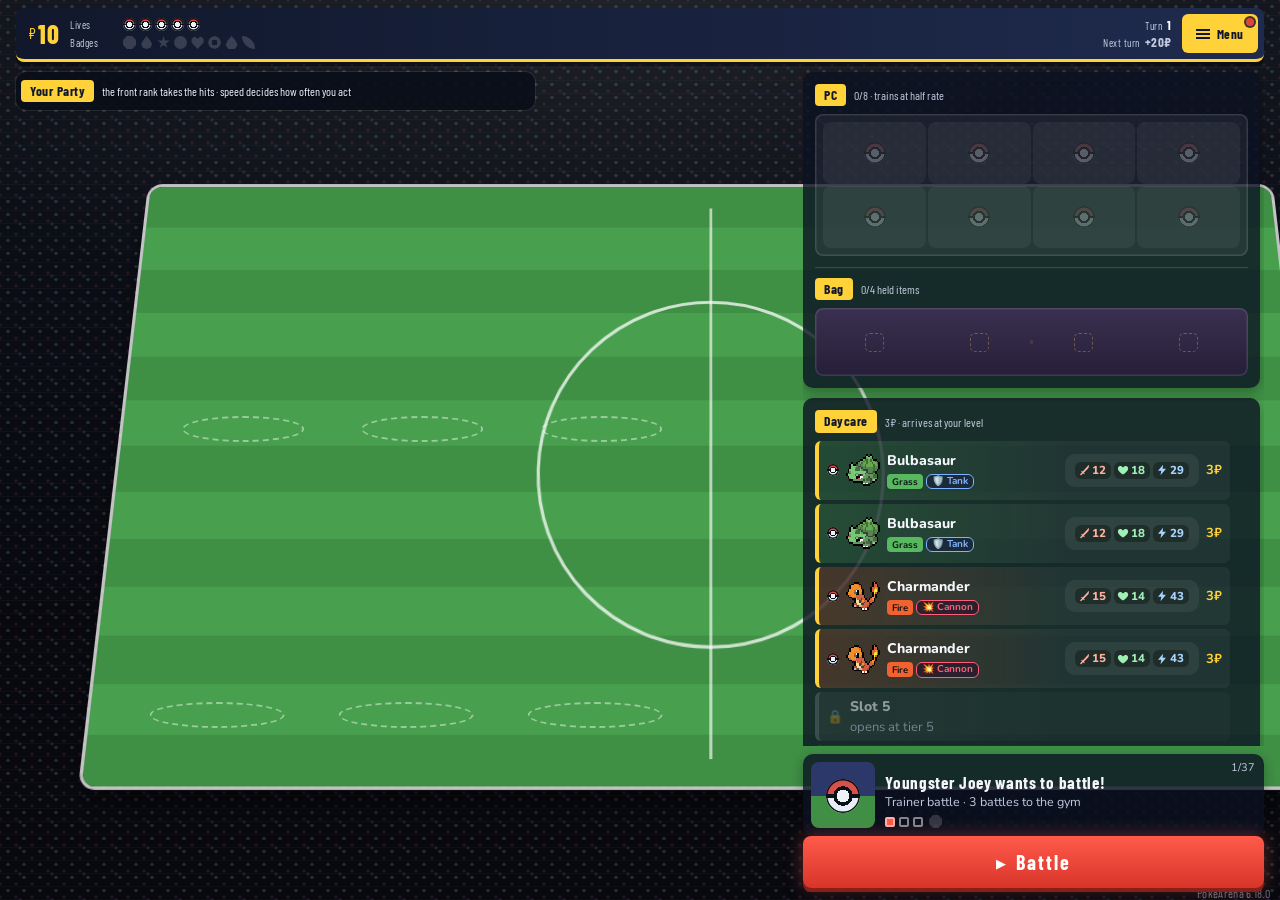
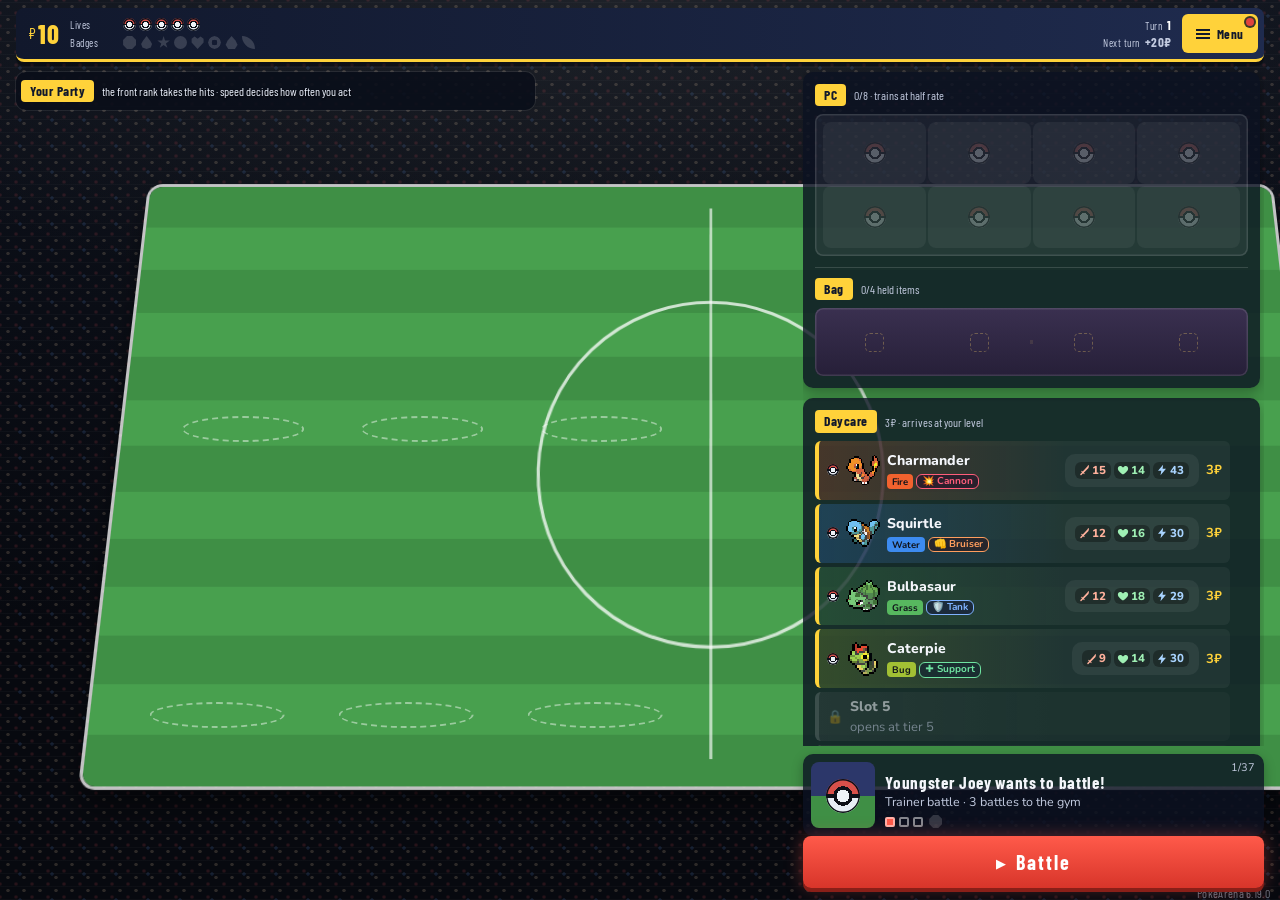
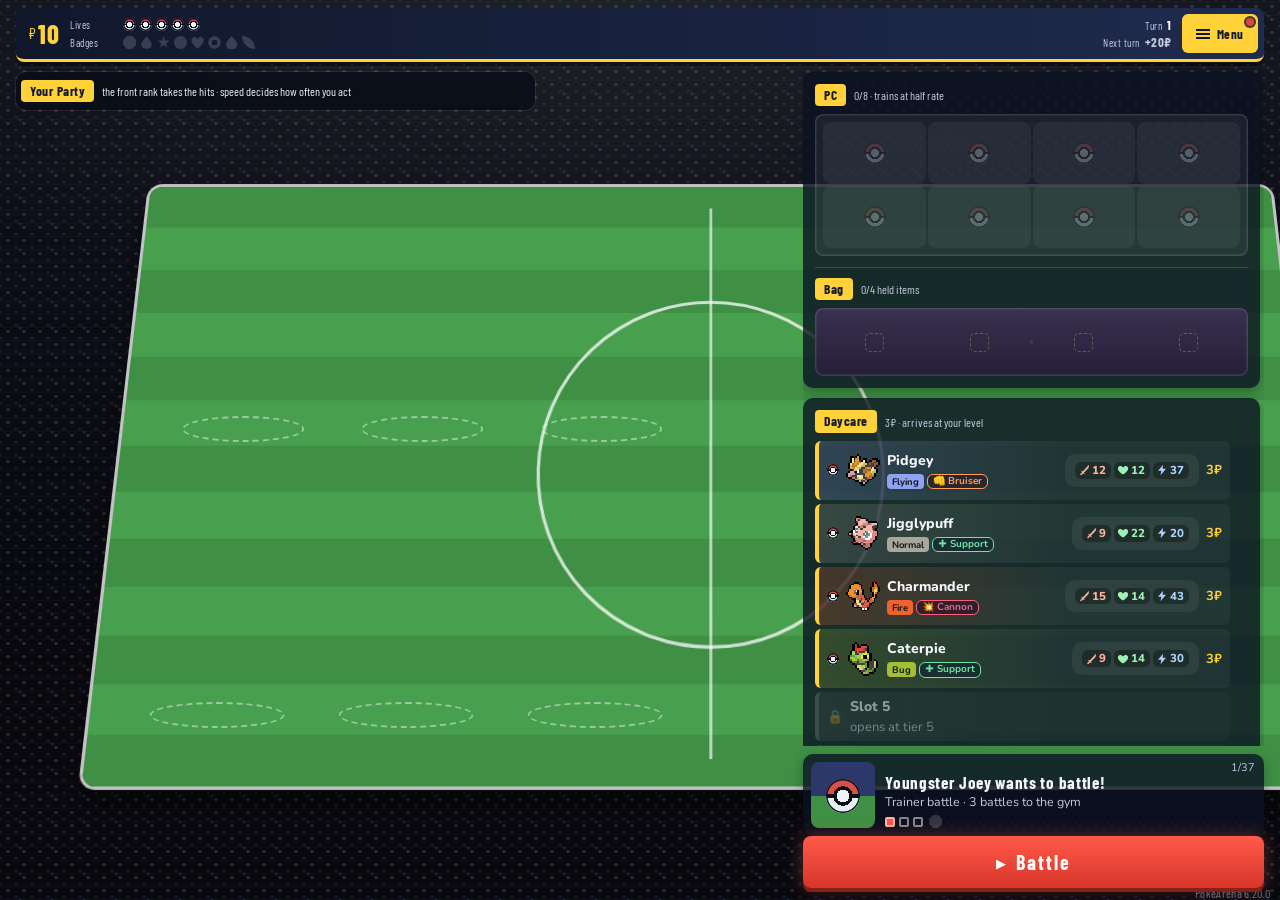
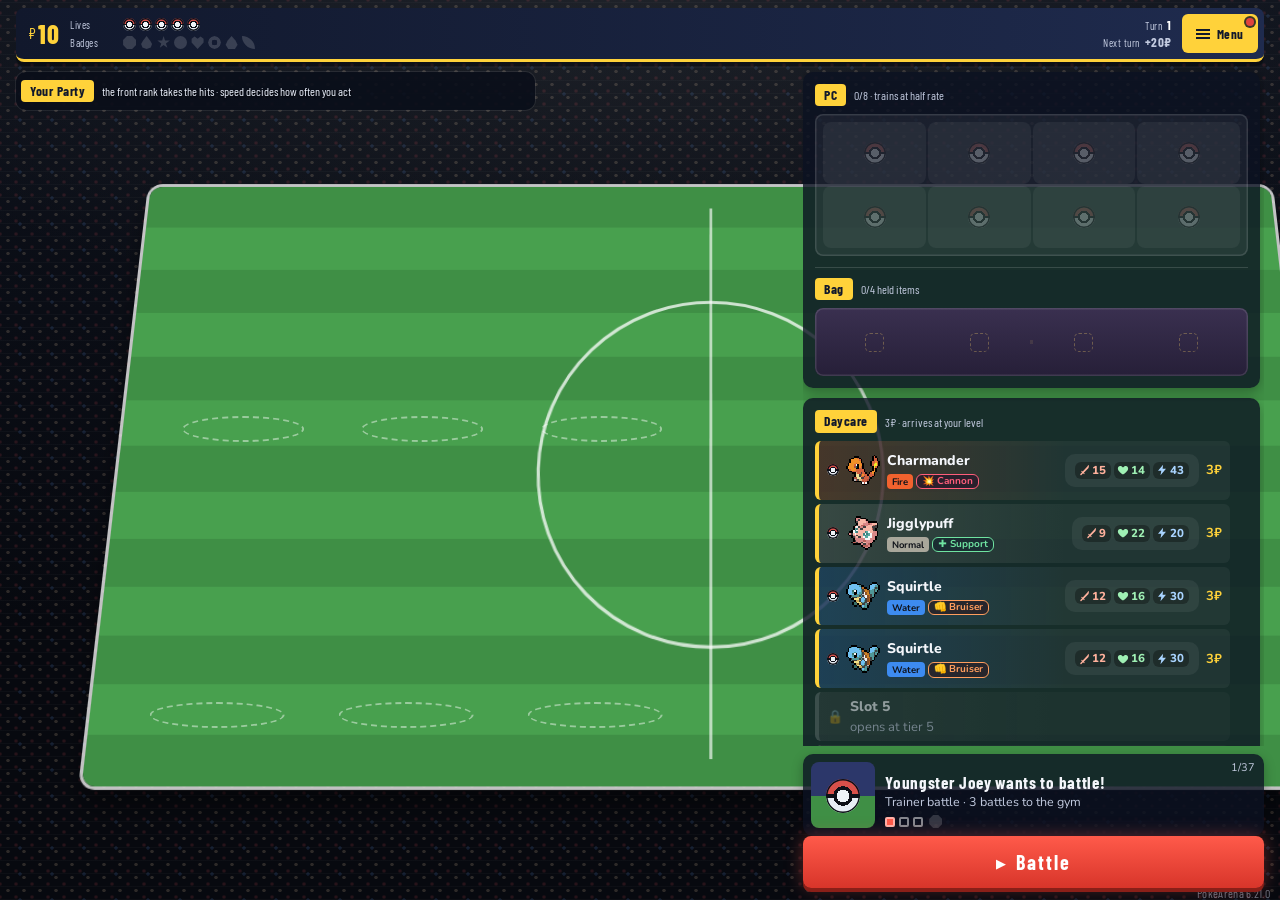
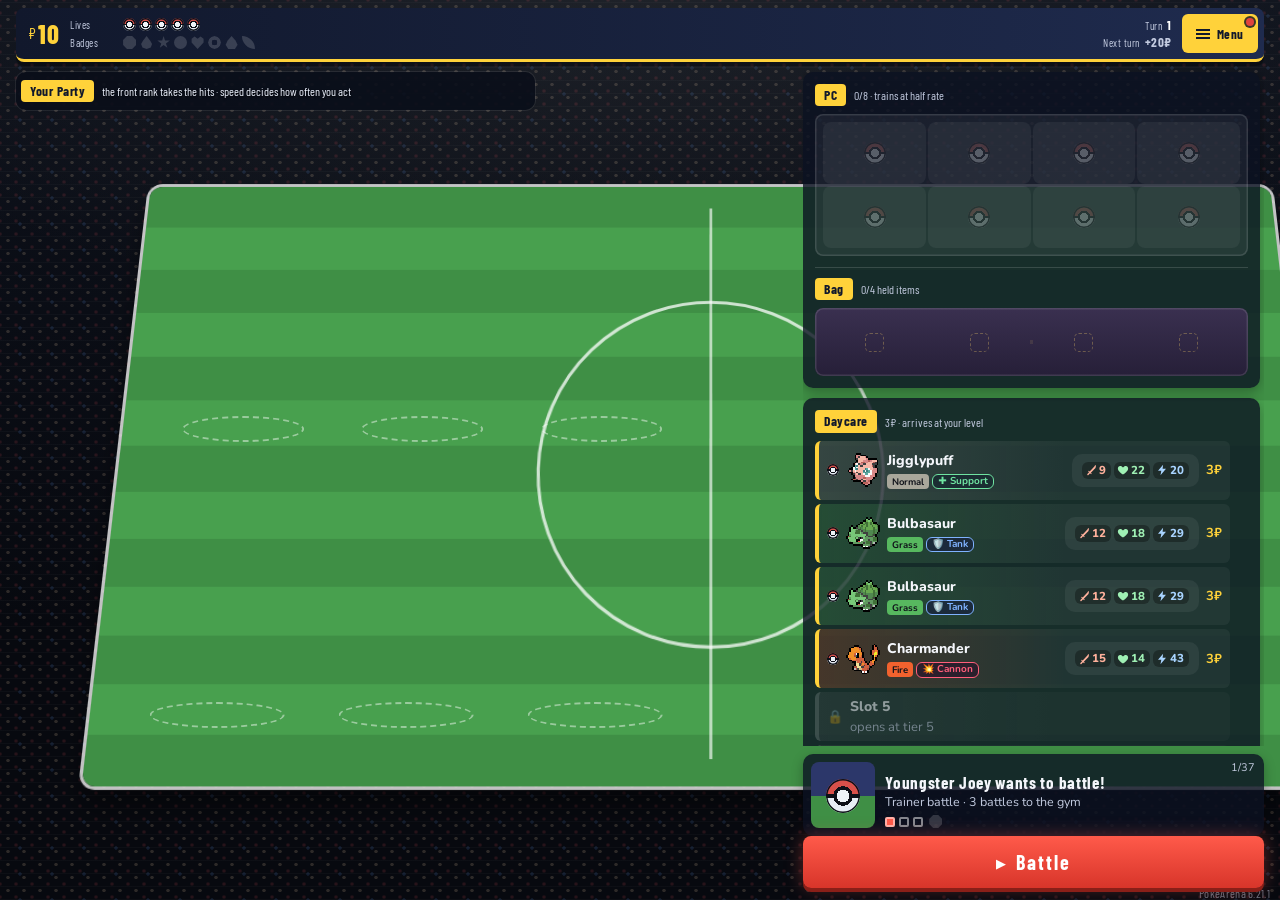
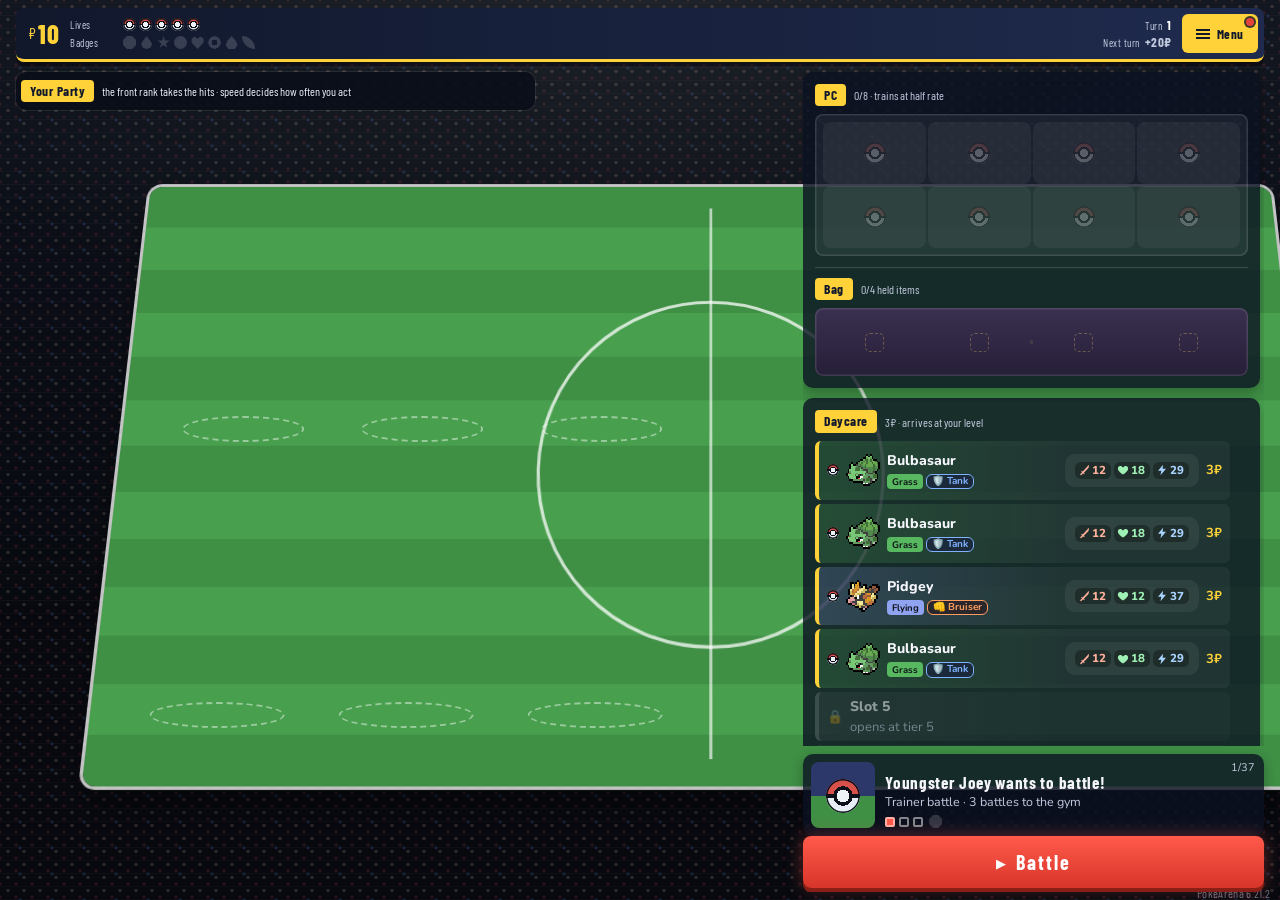
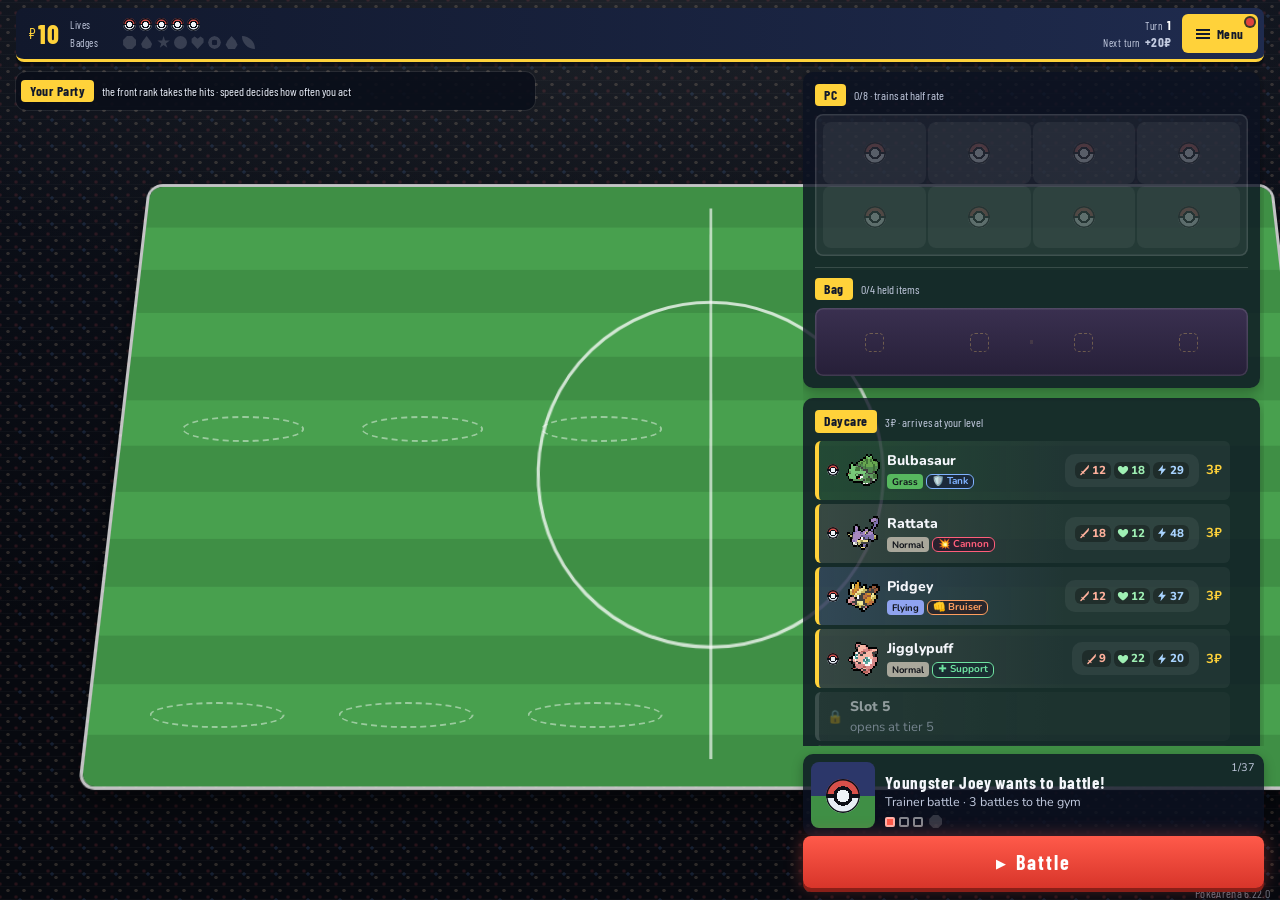
